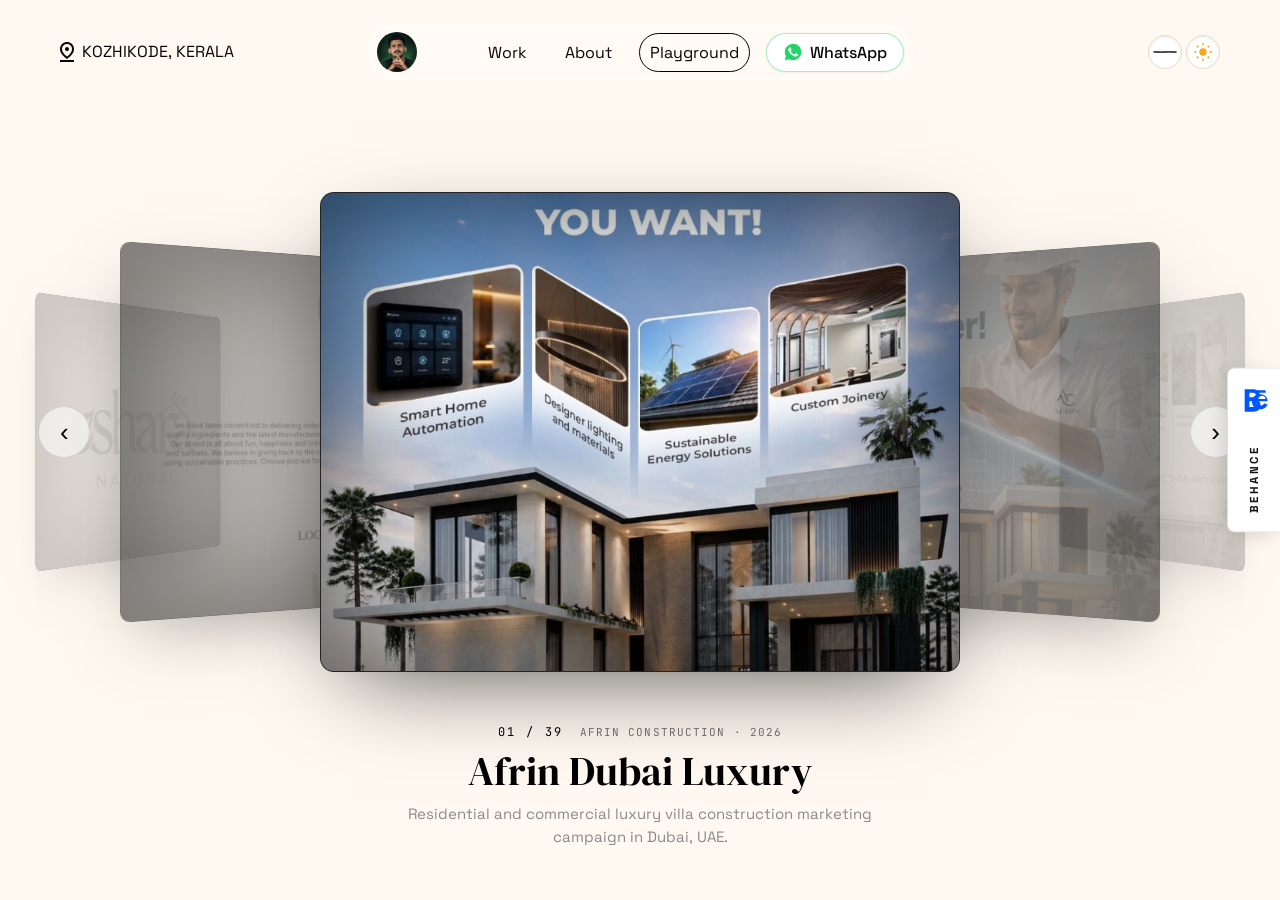
==== index.html @ 7caa0e3d "Launch portfolio website" ====
<!DOCTYPE html>
<html lang="en">
<head>
  <meta charset="UTF-8">
  <meta name="viewport" content="width=device-width, initial-scale=1.0">
  <!-- favicon: square head crop of the same portrait the nav avatar uses. Declaring
       these is also what stops the browser's automatic /favicon.ico probe, which had
       nothing to serve and 404'd on every page load. -->
  <link rel="icon" type="image/png" sizes="32x32" href="/assets/favicon-32.png">
  <link rel="icon" type="image/png" sizes="180x180" href="/assets/favicon-180.png">
  <link rel="apple-touch-icon" href="/assets/favicon-180.png">

                                                  <!--SEO:START-->
  <title>Playground — Design &amp; Graphic Experiments | Ajay K K</title>
  <meta name="description" content="Interactive visual experiments, packaging design, branding studies, and typography — where design meets impact. A graphic designer's playground by Ajay K K.">
  <link rel="canonical" href="/playground">
  <meta name="theme-color" content="#fff9f1">
  <meta property="og:type" content="website">
  <meta property="og:site_name" content="Ajay K K">
  <meta property="og:title" content="Playground — Design &amp; Graphic Experiments | Ajay K K">
  <meta property="og:description" content="Interactive visual experiments, packaging design, branding studies, and typography — where design meets impact. A graphic designer's playground by Ajay K K.">
  <meta property="og:url" content="/playground">
  <meta property="og:image" content="/assets/imgProfilePicture.jpg">
  <meta property="og:image:width" content="856">
  <meta property="og:image:height" content="1024">
  <meta property="og:image:alt" content="Ajay K K — Graphics Designer, Kozhikode, Kerala">
  <meta name="twitter:card" content="summary_large_image">
  <meta name="twitter:title" content="Playground — Design &amp; Graphic Experiments | Ajay K K">
  <meta name="twitter:description" content="Interactive visual experiments, packaging design, branding studies, and typography — where design meets impact. A graphic designer's playground by Ajay K K.">
  <meta name="twitter:image" content="/assets/imgProfilePicture.jpg">
  <script type="application/ld+json">
  {"@context":"https://schema.org","@graph":[{"@type":"Person","@id":"#person","name":"Ajay K K","jobTitle":"Graphics Designer","url":"/","image":"/assets/imgProfilePicture.jpg","address":{"@type":"PostalAddress","addressLocality":"Kozhikode","addressRegion":"Kerala","addressCountry":"India"},"sameAs":["https://www.behance.net/ajayk14"],"knowsAbout":["Graphic Design","Packaging Design","Brand Identity","Typography","Poster Design","Illustration"],"description":"Independent graphic designer in Kozhikode, Kerala — specializing in branding, packaging, poster design, and visual identity."}]}
  </script>
  <!--SEO:END-->

  <script>
    /* ── path router shim ── real URLs (/about, /work/hatcha …) drive the same
       hash-token router the site shipped with: token() maps the current path back
       to its legacy '#token', go() pushes the new path and re-fires 'hashchange'
       so every existing listener (curtain, hero morph, decks, nav contrast)
       keeps working unchanged. In-page anchors (#work, #contact) stay real hashes. */
    window.route = (function () {
      var P2H = { 
        '/about': '#about', '/about/': '#about', '/about/index.html': '#about',
        '/playground': '#playground', '/playground/': '#playground', '/playground/index.html': '#playground', '/playground.html': '#playground',
        '/work/hatcha': '#hatcha', '/work/hatcha/': '#hatcha', '/work/hatcha/index.html': '#hatcha',
        '/work/fireflut': '#fireflut', '/work/fireflut/': '#fireflut', '/work/fireflut/index.html': '#fireflut',
        '/work/existence': '#existence', '/work/existence/': '#existence', '/work/existence/index.html': '#existence',
        '/work/jumpable': '#jumpable', '/work/jumpable/': '#jumpable', '/work/jumpable/index.html': '#jumpable'
      };
      var H2P = {}; Object.keys(P2H).forEach(function (p) { H2P[P2H[p]] = p; });
      function token() {
        var p = location.pathname.replace(/\/+$/, '') || '/';
        if (P2H[p]) return P2H[p];
        if (location.hash) return location.hash;
        // Default to #playground for root / index.html load since this is the playground clone
        if (p === '/' || p.endsWith('/index.html') || p.endsWith('index.html')) return '#playground';
        return '';
      }
      function fire() { window.dispatchEvent(new HashChangeEvent('hashchange')); }
      function go(t) { 
        try { history.pushState(null, '', H2P[t] || ('/' + t)); } catch(e) { location.hash = t; }
        fire(); 
      }
      window.addEventListener('popstate', fire);
      return { token: token, go: go, P2H: P2H, H2P: H2P };
    })();
    /* legacy '#hatcha'-style deep links → their real paths. The fragment never
       reaches the server, so this must run client-side — and before the router's
       parse-time route apply, hence its place in <head>. */
    (function () {
      try {
        var p = window.route.H2P[location.hash];
        if (p) history.replaceState(null, '', p);
        else if (!location.hash && (location.pathname === '/' || location.pathname.endsWith('index.html'))) {
          try { history.replaceState(null, '', '/playground'); } catch(e) {}
        }
      } catch(e) {}
    })();
  </script>

  <link rel="preconnect" href="https://fonts.googleapis.com">
  <link rel="preconnect" href="https://fonts.gstatic.com" crossorigin>
  <!-- LCP: the hero shader is the largest first-paint image — fetch it ahead of the
       144-image queue instead of letting it queue behind everything else -->
  <link rel="preload" as="image" href="/assets/hero-shader.webp" fetchpriority="high">
  <!-- all font families in ONE stylesheet request — this was 4 separate render-blocking
       stylesheets (with Lato requested twice); one URL = one round-trip before first paint.
       Playfair Display (variable) = Hatcha case-study serif; Darker Grotesque + Bitter
       italic = Hatcha logo-band animation; Lato = Hatcha app UI (section 03 phone cards). -->
  <link href="https://fonts.googleapis.com/css2?family=DM+Serif+Display&family=Figtree:wght@300;400;500&family=Inter:wght@300;400&family=Roboto:wght@500;800&family=Lato:wght@300;400;700&family=Space+Grotesk:wght@300;400;500;700&family=JetBrains+Mono:wght@400;500;700&family=Playfair+Display:ital,wght@0,400..600;1,400..600&family=Darker+Grotesque:wght@700&family=Bitter:ital,wght@1,400&display=swap" rel="stylesheet">

  <!-- shared chrome: tokens, reset, nav/toggle/footer styles (pairs with js/site.js) -->
  <link rel="stylesheet" href="/css/site.css">

  <script>
    /* mobile gate: ≤820px at load renders case studies as a plain vertical
       scroll — the cover-slide deck IIFEs bail on html.cs-static, same
       pattern as their prefers-reduced-motion bail. Decided once at load so
       the class-scoped mobile CSS and the JS can never disagree mid-session
       (a phone rotating past 820px keeps the static layout it booted with). */
    (function () {
      /* innerWidth can read 0 in embedded/prerender contexts before the first
         layout — fall back to clientWidth, then the physical screen, so a
         desktop never boots into the static layout by accident. */
      var w = window.innerWidth || document.documentElement.clientWidth || screen.width;
      if (w && w <= 820) document.documentElement.classList.add('cs-static');
    })();
  </script>

  <script>
    /* ── one scroll scheduler + a per-frame layout-read cache ──────────────────
       Every scroll-driven module used to own a scroll listener and its own rAF
       gate: 18 listeners, ~14 rAF callbacks and ~18 layout reads per frame. Each
       module read rects and then wrote styles — and a write dirties layout, so the
       NEXT module's read forced a full synchronous relayout. That was ~8 forced
       reflows a frame on a 3000-element document, which is what made scrolling
       feel heavy (the visuals — card blur, section filters, the willow sway —
       measured as free by comparison).

       Now there is ONE listener and ONE rAF. Every layout read goes through
       Scroll.rect() / .y() / .vh(), which serve values captured once at the top of
       the frame, before any subscriber runs. The frame prefetches whatever rects
       the previous frame asked for (that set is stable while scrolling), so reads
       are cache hits and a subscriber's write can no longer force anything.

       Subscribe with Scroll.add(fn). Inside fn, never touch live layout
       (getBoundingClientRect / offsetTop / innerHeight) — use the helpers, or the
       whole point is lost. Scroll.kick() re-runs a frame after a layout change. */
    (function () {
      var subs = [], reads = [], queued = false;
      var cache = new Map(), want = new Set(), prev = new Set();
      var _y = 0, _vh = 0, _vw = 0;

      function frame() {
        queued = false;
        /* ── READ PHASE — no subscriber has run yet, so nothing is dirty ── */
        _y = window.scrollY || window.pageYOffset || 0;
        _vh = window.innerHeight;
        _vw = window.innerWidth;
        cache.clear();
        prev.forEach(function (el) {
          if (el.isConnected) cache.set(el, el.getBoundingClientRect());
        });
        want = new Set();
        /* read-phase subscribers: layout queries that MUST run against a clean
           tree (hit-tests etc.) go here, before any write can dirty it */
        for (var i = 0; i < reads.length; i++) {
          try { reads[i](); } catch (e) { /* one broken module must not stall the rest */ }
        }
        /* ── WRITE PHASE ── */
        for (var i = 0; i < subs.length; i++) {
          try { subs[i](); } catch (e) { /* one broken module must not stall the rest */ }
        }
        prev = want;   // prefetch list for the next frame
      }
      function schedule() { if (!queued) { queued = true; requestAnimationFrame(frame); } }

      window.Scroll = {
        add: function (fn) { subs.push(fn); schedule(); return fn; },
        addRead: function (fn) { reads.push(fn); schedule(); return fn; },
        /* Cached rect. A miss — first frame, or an element this module hasn't read
           before — falls back to a live read and joins the prefetch list, so it's a
           hit from the next frame on. */
        rect: function (el) {
          var r = cache.get(el);
          if (!r) { r = el.getBoundingClientRect(); cache.set(el, r); }
          want.add(el);
          return r;
        },
        y:  function () { return _y; },
        vh: function () { return _vh || window.innerHeight; },
        vw: function () { return _vw || window.innerWidth; },
        kick: schedule,
      };
      addEventListener('scroll', schedule, { passive: true });
      addEventListener('resize', schedule, { passive: true });
      addEventListener('load', schedule);
    })();
  </script>

  <style>

    /* ════ HERO — Figma node 1:27 (1440×1024, pinned; next section scrolls over it) ════ */
    .hero {
      position: sticky;
      top: 0;
      height: 100vh;
      overflow: hidden;
      z-index: 1;
      /* base radial gradient (from Figma hero fill) — stops flip to the night sky via tokens */
      background: radial-gradient(ellipse 1000px 1340px at 68.65% 23.5%, var(--hero-from) 0%, var(--hero-to) 100%);
    }

    /* background shader export (node 1:28 — gradient mesh) */
    .hero-shader {
      position: absolute;
      inset: 0;
      width: 100%; height: 100%;
      object-fit: cover;
      pointer-events: none;
    }

    /* day cirrus overlay — the counterpart to .hero-stars at night. Same trick as
       the starfield: the tile carries ONLY the feature (cream wisps on transparent,
       high-passed out of the source photo) and screen-blends it on. Compositing the
       raw photo instead did nothing visible — its own blue cancelled the shader's,
       and the wisps sit just 6–14% above their local sky, so any blend at a sane
       opacity flattened them back into the gradient. */
    .hero-sky {
      position: absolute;
      /* 10% of overscan each side, NOT inset:0 — the gust below slides this layer
         horizontally, and a full-bleed layer would drag a bare edge into view.
         .hero is overflow:hidden, so the spill costs nothing. */
      inset: 0 -10%;
      background-image: url("/assets/hero-sky-day.webp");
      background-size: cover;
      /* bias up: the densest wisps are in the photo's lower half, and the hero's
         own bottom is where the headline and recorder sit */
      background-position: center 35%;
      background-repeat: no-repeat;
      mix-blend-mode: screen;
      opacity: 0.6;
      pointer-events: none;
    }

    /* wind gust — plays once when the theme flips night → day. A gust decays, so
       this is a hard front-loaded ease into rest, with no overshoot: a spring
       curve here would read as elastic, which air is not. One-shot on purpose —
       a permanently drifting sky turns the still hero into a video loop. */
    @keyframes hero-sky-gust {
      0%   { transform: translate3d(-7%, 0, 0); opacity: 0.34; }
      55%  { opacity: 0.6; }
      100% { transform: translate3d(0, 0, 0);   opacity: 0.6; }
    }

    /* noise overlay (node 1:32 — opacity 10%, 2048px tile) */
    .hero-noise {
      position: absolute;
      inset: 0;
      background-image: url("/assets/imgNoiseTexture.png");
      background-size: 2048px 2048px;
      opacity: 0.1;
      pointer-events: none;
    }

    /* sun group (sun.svg, node 1:69 — glow + hatched sun, natural 601×545).
       The whole sky group (sun + both clouds) is sized from one shared var
       --sun-w (set on .hero-content) so it scales CONTINUOUSLY with the
       viewport — every dimension/offset is a fixed ratio of --sun-w, so the
       sun and clouds keep their relative positions (they stay a group) and
       there is no sudden jump at a breakpoint. Ratios are taken from the
       desktop design (sun 725.138 wide, top -185.649, right -124.138). */
    .sun-group {
      position: absolute;
      width: var(--sun-w);
      top:   calc(var(--sun-w) * -0.256087);
      right: calc(var(--sun-w) * -0.171192);
      height: auto;
      pointer-events: none;
      z-index: 2;
    }

    /* hero clouds (cloud.svg — nodes 1:67 / 1:68, subtle cream wisps) */
    .hero-cloud {
      position: absolute;
      height: auto;
      pointer-events: none;
      z-index: 1;
    }
    .hero-cloud.cloud-a {
      width: calc(var(--sun-w) * 0.723655);
      right: calc(var(--sun-w) * -0.466696);
      top:   calc(var(--sun-w) *  0.264775);
    }
    .hero-cloud.cloud-b {
      width: calc(var(--sun-w) * 0.384752);
      right: calc(var(--sun-w) *  0.406185);
      top:   calc(var(--sun-w) *  0.238576);
    }

    /* eyebrow (node 1:36) — left edge (dot) aligns with the "M" of Multidisciplinary */
    .hero-eyebrow {
      position: absolute;
      left: calc(50% - 459px);
      top: calc(50vh - 240px);
      display: flex;
      align-items: center;
      gap: 8px;
      font-family: 'JetBrains Mono', monospace;
      font-size: 14px;
      letter-spacing: 1.4px;
      text-transform: uppercase;
      color: white;
      white-space: nowrap;
    }
    .hero-eyebrow img { width: 10.49px; height: 10.49px; }

    /* vertical label (node 1:39) */
    .hero-vertical {
      position: absolute;
      left: calc(50% - 506px);
      top: calc(50vh - 66px);
      transform: translate(-50%, -50%) rotate(-90deg);
      font-family: 'JetBrains Mono', monospace;
      font-size: 14px;
      letter-spacing: 1.4px;
      color: white;
      white-space: nowrap;
    }

    /* heading (nodes 1:34 / 1:35) — DM Serif Display 156px #fff9e9 +3.1px */
    .h-line {
      position: absolute;
      font-family: 'DM Serif Display', serif;
      font-size: 156px;
      font-weight: 400;
      letter-spacing: 3.1px;
      color: var(--cream-text);
      white-space: nowrap;
      line-height: normal;
    }
    .h-line.multidisciplinary { left: calc(50% - 459px); top: calc(50vh - 232px); }
    .h-line.designer {
      left: calc(50% + 46px); top: calc(50vh - 34px);
      /* clip the roll, but allow a 30px margin so the hover lift isn't cut off */
      overflow: clip; overflow-clip-margin: 30px; height: 1.2em; line-height: 1.2;
    }
    /* vertical roll track — words stack and slide up behind the .designer clip */
    .h-line.designer .roll { display: block; will-change: transform; }
    .h-line.designer .roll-word { display: block; line-height: 1.2; }

    /* per-letter tilt + lift on hover (letters split in via JS) */
    .h-letter {
      display: inline-block;
      transform-origin: 50% 100%;
      transition: transform 0.4s cubic-bezier(0.34, 1.56, 0.64, 1),
                  color 0.25s ease;
    }
    /* will-change only while the pointer is on the heading. As a permanent
       declaration it held ~17 composited layers alive for the whole session, for a
       tilt that only ever plays on hover — and the compositor re-walks every live
       layer each scroll frame. Promoting on the parent still gets the letters onto
       their layers before any individual one is hovered. */
    .h-line:hover .h-letter { will-change: transform; }
    .h-letter:hover {
      transform: translateY(-0.16em) rotate(-7deg);
      color: #F4D24A;
    }

    /* ════ RECORDER — Figma node 1:40 ════ */
    .recorder {
      position: absolute;
      left: calc(50% - 229px);
      top: calc(50vh + 58px);
      transform: translate(-50%, -50%) scale(1.08);
      display: flex;
      align-items: flex-start;
      gap: 22px;
      padding: 16px;
      border-radius: 9999px;
      background: #dfdcd5;
      border: 1px solid #c9c9c9;
      box-shadow: 0 11px 9.6px 0 rgba(0,0,0,0.25);
    }
    /* neumorphic inner bevel */
    .recorder::after {
      content: '';
      position: absolute;
      inset: -1px;
      border-radius: inherit;
      pointer-events: none;
      box-shadow:
        inset 0 5px 7.3px 2px #f5f1ee,
        inset -2px -10px 2.3px 0 #b8b7b2;
    }

    /* disk (nodes 1:41 / 1:62) */
    .disk {
      position: relative;
      width: 89px; height: 89px;
      border-radius: 9999px;
      border: 3px solid #373535;
      box-shadow: 0 0 0 2px #62615e;
      overflow: hidden;
      flex-shrink: 0;
    }

    .disk-face {
      position: absolute;
      inset: 0;
      border-radius: 9999px;
      background: conic-gradient(from 180deg,
        rgb(18,18,18) 0%, rgb(18,18,18) 8.76%, rgb(39,39,39) 10.18%,
        rgb(59,59,59) 11.59%, rgb(80,80,80) 13.01%, rgb(100,100,100) 14.42%,
        rgb(79,79,79) 18.19%, rgb(59,59,59) 21.95%, rgb(38,38,38) 31%,
        rgb(18,18,18) 40.04%, rgb(18,18,18) 59.51%, rgb(39,39,39) 61.29%,
        rgb(59,59,59) 63.07%, rgb(80,80,80) 64.84%, rgb(100,100,100) 66.62%,
        rgb(79,79,79) 68.72%, rgb(57,57,57) 70.82%, rgb(38,38,38) 80.96%,
        rgb(18,18,18) 91.1%, rgb(18,18,18) 100%);
    }

    .disk-texture {
      position: absolute;
      inset: 0;
      width: 100%; height: 100%;
      object-fit: cover;
      border-radius: 9999px;
      mix-blend-mode: color-dodge;
      opacity: 0.1;
    }

    .disk-cap {
      position: absolute;
      left: 50%; top: 50%;
      transform: translate(-50%, -50%);
    }
    .disk-cap.c1 { width: 32.19px; height: 32.19px; }
    .disk-cap.c2 { width: 18.45px; height: 18.45px; }
    .disk-cap.c3 { width: 5.94px;  height: 5.94px;  }

    .disk.spinning { animation: disk-spin 1.8s linear infinite; }
    @keyframes disk-spin { to { transform: rotate(360deg); } }

    /* center column (node 1:45) */
    .rec-center {
      display: flex;
      flex-direction: column;
      align-items: center;
      width: 171.42px;
      align-self: stretch;
    }

    .rec-title {
      font-family: 'JetBrains Mono', monospace;
      /* 11 not 12: the title has to clear .rec-center's fixed 171.42px in ONE
         line, and this string measures 180px at 12px. Kept as a wrap (not
         nowrap) so a font fallback degrades to two lines instead of spilling
         out of the pill. */
      font-size: 11px;
      letter-spacing: -0.12px;
      color: #070707;
      width: 100%;
      margin-bottom: 4px;
    }

    /* play slider (node 1:49) */
    .play-slider {
      position: relative;
      width: 100%;
      height: 23.45px;
      cursor: pointer;
      touch-action: none;
    }
    /* smooth follow during playback; disabled mid-drag so scrubbing stays 1:1 */
    .play-slider:not(.scrubbing) .slider-knob { transition: left .12s linear; }
    .play-slider:not(.scrubbing) .slider-fill { transition: width .12s linear; }
    .play-slider.scrubbing { cursor: grabbing; }

    .slider-track {
      position: absolute;
      left: 0; right: 0;
      top: 5.58px;
      height: 12.29px;
      border-radius: 9999px;
      background: #686360;
      box-shadow: 0 3px 1px 0 #ededed;
      overflow: hidden;
    }
    .slider-track::after {
      content: '';
      position: absolute;
      inset: 0;
      border-radius: inherit;
      pointer-events: none;
      box-shadow:
        inset 0 -1px 3px 0 rgba(0,0,0,0.2),
        inset 3px 3px 3.4px 0 rgba(0,0,0,0.5);
    }

    .slider-fill {
      position: absolute;
      left: 0;
      top: 0.46px;
      height: 11.83px;
      width: 0;
      background: var(--gold);
    }

    .slider-knob {
      position: absolute;
      top: 0;
      left: 0;
      width: 23.45px; height: 23.45px;
      border-radius: 9999px;
      border: 1px solid #e4e5e5;
      background: radial-gradient(circle at 50% 50%, #f6f4f5 0%, #caccc9 100%);
      box-shadow: 2px 4px 4px 0 rgba(0,0,0,0.25);
      display: flex;
      align-items: center;
      justify-content: center;
    }
    .slider-knob::after {
      content: '';
      width: 7.32px; height: 7.32px;
      border-radius: 9999px;
      background: linear-gradient(150deg, #ffffff 15.95%, #8d8b8f 70.17%);
      box-shadow: 0 1px 1.9px 0 rgba(0,0,0,0.51);
    }

    .timestamps {
      display: flex;
      justify-content: space-between;
      width: 100%;
      font-family: 'JetBrains Mono', monospace;
      font-size: 10px;
      letter-spacing: -0.1px;
      color: #070707;
    }

    /* play circle (node 1:57) */
    .play-circle {
      position: relative;
      width: 41.32px; height: 41.32px;
      border: none;
      background: none;
      padding: 0;
      cursor: pointer;
      border-radius: 50%;
      transition: transform 0.18s cubic-bezier(0.34,1.56,0.64,1);
    }
    .play-circle:hover  { transform: scale(1.1); }
    .play-circle:active { transform: scale(0.92); }
    .play-circle:focus-visible { outline: 2px solid #070707; outline-offset: 2px; }

    .play-circle .ring { position: absolute; inset: 0; width: 100%; height: 100%; }
    .play-circle .tri  { position: absolute; inset: 8.33%; width: 83.34%; height: 83.34%; }

    .pause-bars {
      position: absolute;
      inset: 0;
      display: none;
      align-items: center;
      justify-content: center;
      gap: 4px;
    }
    .pause-bars span {
      width: 4px; height: 14px;
      background: #070707;
      border-radius: 2px;
    }
    .play-circle.playing .tri { display: none; }
    .play-circle.playing .pause-bars { display: flex; }

    /* hero content wrapper — scroll-driven scale + fade */
    .hero-content {
      position: absolute;
      inset: 0;
      transform-origin: center center;
      will-change: transform, opacity;
      /* drives the whole sky group's size (sun + clouds). 48vw keeps the desktop
         art near full size on wide screens but scales the sky down faster on
         narrower laptops (e.g. 13") so it stops overlapping the hero text; the
         300px floor keeps the sun prominent on phones instead of collapsing. */
      --sun-w: clamp(300px, 48vw, 725.138px);
    }

    /* ════ PROJECTS SECTION (scrolls over pinned hero) — node 1:104 ════ */
    .projects {
      position: relative;
      z-index: 10;
      background: var(--bg-base);
      padding: 317px 0 200px;
    }

    /* cream cloud band (node 128:3824 "sky") — cream horizon (#fff9f1, Vector 27)
       rises up into the blue hero; #fef2e2 accent wisps float above it.
       Clean Figma vector export, no color-key filter. */
    .sky-band {
      position: absolute;
      left: 0;
      width: 100%;
      aspect-ratio: 1440 / 471;
      /* Anchor the cream seam (band bottom) at projects +200px. At 1440px this
         resolves to top:-271px — the design value (correct, do not change).
         height = 32.71vw; bottom = top + height = 200px. */
      top: calc(200px - 32.71vw);
      background-image: url("/assets/sky-band.svg");
      background-size: 100% 100%;
      background-repeat: no-repeat;
      background-position: top;
      pointer-events: none;
    }
    /* Above 1440px the band scaled taller and rode too high into the hero.
       Gentler slope keeps it lower; continuous with the base at exactly 1440px
       (both give top:-271px there), so there's no jump. Only affects >1440. */
    @media (min-width: 1440px) {
      .sky-band { top: calc(35px - 21.25vw); }
      /* scale the client logos up a touch on larger viewports */
      .client-logo.logo-existence { height: 34px; }
      .client-logo.logo-google    { height: 42px; }
      .client-logo.logo-pga       { height: 81px; }
      .client-logo.logo-jumpable  { height: 78px; }
      .client-logo.logo-vibes     { height: 29px; }
    }

    /* laptops (13"–15", ~1280–1536 CSS px — a 13" MacBook Air reports ~1470,
       a 13/14" Pro ~1512): give the sun a bit more presence while trimming the
       headline + recorder so the two balance. Wide monitors (>1536) keep base. */
    @media (max-width: 1536px) {
      .hero-content { --sun-w: clamp(300px, 44vw, 680px); }
      .h-line { font-size: 136px; letter-spacing: 2.70px; }
      /* center the whole text block on the viewport: the 1440-tuned base anchors
         sit ~61px left of centre on narrower laptops, so shift every text element
         right by 61px together (keeps all internal alignments intact). Also push
         the whole block DOWN by 40px (all five tops +40) so it sits lower in the
         hero on 13"/tablet instead of riding high — internal spacing unchanged. */
      .hero-eyebrow             { left: calc(50% - 398px); top: calc(50vh - 200px); }
      .hero-vertical            { left: calc(50% - 445px); top: calc(50vh - 26px); }
      .h-line.multidisciplinary { left: calc(50% - 398px); top: calc(50vh - 192px); }
      /* rotating word: centered on the recorder, tucked close and lifted up */
      .h-line.designer { left: calc(50% + 59px); top: calc(50vh - 2px); }
      /* scale down; left edge stays on the "D"; lifted to tighten under "Designer who" */
      .recorder { left: calc(50% - 184px); top: calc(50vh + 80px); transform: translate(-50%, -50%) scale(1.0); }
    }

    /* intro paragraph (node 1:115) */
    .intro-copy {
      position: relative;
      width: 982.9px;
      max-width: calc(100% - 96px);
      margin: 0 auto;
      text-align: center;
      font-size: 32px;
      letter-spacing: -1.28px;
      line-height: 1.358;
      color: var(--text-heading);
    }
    .intro-copy .bold {
      font-weight: 700;
      display: block;
      margin-top: 1.358em;
    }

    /* ════ FEATURED WORK (node 1:117) ════ */
    .featured-work {
      position: sticky;
      top: 0;
      z-index: 10;
      background: var(--bg-base);
      padding-top: 80px;
      padding-bottom: 338px;
      overflow: visible;
    }

    /* scroll-driven paper-plane decoration.
       The overlay extends UPWARD over the projects section (sky + intro) so the
       flight starts in the cloud band above. top/height are set in JS from the
       live projects→featured span; left/width fill the column. */
    .plane-fly {
      position: absolute;
      top: 0;
      left: 0;
      width: 100%;
      pointer-events: none;
      overflow: visible;
      z-index: 3;
    }
    .plane-trail {
      position: absolute;
      inset: 0;
      width: 100%;
      height: 100%;
      overflow: visible;
    }
    /* dotted trail stroke tracks the theme (overrides the SVG's stroke attr) */
    #planeTrailPath { stroke: var(--trail-stroke); }
    .plane-sprite {
      position: absolute;
      top: 0;
      left: 0;
      width: 88px;
      height: auto;
      transform-origin: center center;
      transform: translate(-50%, -50%);
      will-change: transform, opacity;
    }

    .featured-heading {
      font-family: 'Inter', 'Space Grotesk', sans-serif;
      font-size: 40px;
      font-weight: 300;
      letter-spacing: -1.6px;
      line-height: 1.358;
      color: var(--text-heading);
      text-align: center;
      margin-bottom: 38px;
    }

    /* clients marquee (node 1:124) */
    .logo-marquee-wrap {
      position: relative;
      overflow: hidden;
      width: 50%;
      margin: 0 auto 96px;
    }

    /* edge fade via pseudo-elements so mix-blend-mode on children works against page bg */
    .logo-marquee-wrap::before,
    .logo-marquee-wrap::after {
      content: '';
      position: absolute;
      top: 0;
      bottom: 0;
      width: 80px;
      z-index: 2;
      pointer-events: none;
    }
    .logo-marquee-wrap::before { left: 0;  background: linear-gradient(to right, var(--bg-base), transparent); }
    .logo-marquee-wrap::after  { right: 0; background: linear-gradient(to left,  var(--bg-base), transparent); }

    .logo-marquee-inner {
      display: flex;
      align-items: center;
      gap: 72px;
      width: max-content;
      animation: logo-scroll 24s linear infinite;
    }

    .logo-marquee-inner:hover { animation-play-state: paused; }

    @keyframes logo-scroll {
      0%   { transform: translateX(0); }
      100% { transform: translateX(-50%); }
    }

    /* two-row opposite-direction variant — mobile only */
    .logo-marquee-mobile { display: none; }

    .client-logo {
      width: auto;
      flex-shrink: 0;
      display: block;
      object-fit: contain;
    }

    /* per-logo heights tuned so each reads at the same optical size
       (assets are pre-tinted dark grey — no blend modes needed) */
    .client-logo.logo-existence { height: 29px; }
    .client-logo.logo-google    { height: 35px; }
    .client-logo.logo-pga       { height: 68px; }
    .client-logo.logo-jumpable  { height: 65px; }
    .client-logo.logo-vibes     { height: 23px; }

    /* Poster showcase grid — 2 equal-width portrait posters per row in exact 827:1024 poster proportions */
    .project-tiles {
      display: flex;
      flex-direction: column;
      gap: 36px;
      padding: 0 60px;
      max-width: 1260px;
      margin: 0 auto;
      width: 100%;
      box-sizing: border-box;
    }

    .tiles-row {
      display: flex;
      justify-content: center;
      align-items: stretch;
      gap: 32px;
      width: 100%;
      /* scroll-reveal: JS scrubs --reveal 0→1 as the row enters the viewport,
         scaling it up from half size to full. The row spans the full content
         width, so scaling from its centre grows the tiles toward the page centre. */
      --reveal: 0;
      transform: scale(calc(0.5 + 0.5 * var(--reveal)));
      transform-origin: center center;
      opacity: calc(0.35 + 0.65 * var(--reveal));
      will-change: transform, opacity;
    }

    .project-tile {
      flex: 1 1 0;
      width: 100% !important;
      max-width: 580px;
      aspect-ratio: 827 / 1024 !important;
      height: auto !important;
      min-height: 0 !important;
      border-radius: 28px;
      overflow: hidden;
      position: relative;
      cursor: pointer;
      background: #181c24;
      border: 1px solid rgba(0, 0, 0, 0.08);
      box-shadow: 0 14px 38px -10px rgba(0, 0, 0, 0.14), 0 2px 6px rgba(0, 0, 0, 0.04);
      transition: transform 0.4s cubic-bezier(0.22, 1, 0.36, 1), box-shadow 0.4s cubic-bezier(0.22, 1, 0.36, 1), border-color 0.3s ease;
      display: block;
      text-decoration: none;
      color: inherit;
    }

    .project-tile:hover {
      transform: translateY(-8px);
      box-shadow: 0 24px 50px -10px rgba(0, 87, 255, 0.28), 0 0 0 1.5px rgba(0, 87, 255, 0.4);
      border-color: rgba(0, 87, 255, 0.4);
    }

    body.night .project-tile {
      background: #0f172a;
      border: 1px solid rgba(255, 255, 255, 0.12);
      box-shadow: 0 14px 40px -10px rgba(0, 0, 0, 0.6);
    }

    body.night .project-tile:hover {
      box-shadow: 0 24px 55px -10px rgba(59, 130, 246, 0.38), 0 0 0 1.5px rgba(59, 130, 246, 0.55);
      border-color: rgba(59, 130, 246, 0.55);
    }

    .poster-frame {
      position: absolute;
      inset: 0;
      width: 100%;
      height: 100%;
      overflow: hidden;
      border-radius: inherit;
    }

    .poster-img,
    .project-tile img,
    .project-tile .cs-hero-plate {
      position: absolute !important;
      inset: 0 !important;
      width: 100% !important;
      height: 100% !important;
      left: 0 !important;
      top: 0 !important;
      right: auto !important;
      bottom: auto !important;
      object-fit: cover !important;
      object-position: center !important;
      transform: none !important;
      animation: none !important;
      display: block !important;
      border-radius: inherit;
      transition: transform 0.45s cubic-bezier(0.22, 1, 0.36, 1);
    }

    .project-tile:hover .poster-img,
    .project-tile:hover img,
    .project-tile:hover .cs-hero-plate {
      transform: scale(1.035) !important;
    }

    /* Neutralize legacy device mockup zooms if classes are retained */
    .project-tile .cs-hero-mock,
    .project-tile .tile-mock,
    .project-tile .cs-hero-zoom {
      position: absolute !important;
      inset: 0 !important;
      width: 100% !important;
      height: 100% !important;
      transform: none !important;
      animation: none !important;
      --warp-zoom: 1 !important;
      border-radius: inherit;
    }

    .project-tile.tile-wide,
    .project-tile.tile-narrow,
    .project-tile.tile-full {
      width: 100% !important;
      flex: 1 1 0 !important;
    }

    .project-tile.tile-square {
      aspect-ratio: 1 / 1 !important;
    }

    .tiles-row.tiles-row-3 {
      gap: 28px;
    }

    .tiles-row.tiles-row-3 .project-tile {
      max-width: 380px;
      aspect-ratio: 1 / 1 !important;
    }

    @media (max-width: 860px) {
      .tiles-row.tiles-row-3 {
        flex-direction: column;
        align-items: center;
        gap: 24px;
      }
      .tiles-row.tiles-row-3 .project-tile {
        max-width: 440px;
      }
    }

    /* ── Brand Filter Navigation ── */
    .brand-filter-bar {
      display: flex;
      flex-wrap: wrap;
      justify-content: center;
      align-items: center;
      gap: 10px;
      max-width: 1100px;
      margin: 0 auto 56px;
      padding: 0 20px;
      position: relative;
      z-index: 4;
    }

    .brand-filter-pill {
      display: inline-flex;
      align-items: center;
      gap: 8px;
      padding: 10px 20px;
      border-radius: 999px;
      font-family: 'Space Grotesk', sans-serif;
      font-size: 13.5px;
      font-weight: 500;
      letter-spacing: -0.2px;
      border: 1px solid rgba(0, 0, 0, 0.12);
      background: rgba(255, 255, 255, 0.85);
      backdrop-filter: blur(12px);
      -webkit-backdrop-filter: blur(12px);
      color: #111c36;
      cursor: pointer;
      transition: all 0.3s cubic-bezier(0.22, 1, 0.36, 1);
      outline: none;
      box-shadow: 0 2px 8px rgba(0, 0, 0, 0.04);
    }

    .brand-filter-pill:hover {
      background: #ffffff;
      border-color: rgba(0, 87, 255, 0.45);
      transform: translateY(-2px);
      box-shadow: 0 8px 22px rgba(0, 87, 255, 0.16);
    }

    .brand-filter-pill.is-active {
      background: #0057ff;
      border-color: #0057ff;
      color: #ffffff;
      box-shadow: 0 10px 26px rgba(0, 87, 255, 0.34);
    }

    .brand-filter-pill .brand-count {
      display: inline-flex;
      align-items: center;
      justify-content: center;
      min-width: 20px;
      height: 20px;
      padding: 0 6px;
      border-radius: 999px;
      font-size: 11px;
      font-weight: 700;
      background: rgba(0, 0, 0, 0.08);
      color: inherit;
      transition: background 0.25s ease;
    }

    .brand-filter-pill.is-active .brand-count {
      background: rgba(255, 255, 255, 0.28);
      color: #ffffff;
    }

    body.night .brand-filter-pill {
      background: rgba(15, 23, 42, 0.75);
      border-color: rgba(255, 255, 255, 0.12);
      color: #e2e8f0;
      box-shadow: 0 2px 8px rgba(0, 0, 0, 0.4);
    }

    body.night .brand-filter-pill:hover {
      background: #1e293b;
      border-color: rgba(59, 130, 246, 0.55);
      box-shadow: 0 8px 24px rgba(59, 130, 246, 0.25);
    }

    body.night .brand-filter-pill.is-active {
      background: #3b82f6;
      border-color: #3b82f6;
      color: #ffffff;
      box-shadow: 0 10px 28px rgba(59, 130, 246, 0.45);
    }

    body.night .brand-filter-pill .brand-count {
      background: rgba(255, 255, 255, 0.12);
    }

    body.night .brand-filter-pill.is-active .brand-count {
      background: rgba(255, 255, 255, 0.28);
    }

    /* ── Brand Section Groups ── */
    .brand-group {
      display: flex;
      flex-direction: column;
      gap: 36px;
      width: 100%;
      margin-bottom: 54px;
      transition: opacity 0.35s ease, transform 0.35s ease;
    }

    .brand-group.is-hidden {
      display: none !important;
    }

    .brand-group-header {
      text-align: center;
      margin: 18px auto 6px;
      max-width: 820px;
      padding: 0 20px;
    }

    .brand-badge-tag {
      display: inline-block;
      font-family: 'Space Grotesk', sans-serif;
      font-size: 11px;
      font-weight: 700;
      letter-spacing: 1.8px;
      text-transform: uppercase;
      color: #0057ff;
      background: rgba(0, 87, 255, 0.08);
      border: 1px solid rgba(0, 87, 255, 0.22);
      padding: 5px 16px;
      border-radius: 999px;
      margin-bottom: 14px;
    }

    body.night .brand-badge-tag {
      color: #60a5fa;
      background: rgba(96, 165, 250, 0.12);
      border-color: rgba(96, 165, 250, 0.3);
    }

    .brand-group-title {
      font-family: 'Space Grotesk', 'Inter', sans-serif;
      font-size: clamp(26px, 3.2vw, 36px);
      font-weight: 600;
      letter-spacing: -0.9px;
      color: var(--text-heading);
      margin: 0 0 8px;
      line-height: 1.2;
    }

    .brand-group-sub {
      font-family: 'Inter', sans-serif;
      font-size: clamp(13px, 1.4vw, 15.5px);
      color: var(--text-body);
      opacity: 0.8;
      margin: 0;
      line-height: 1.5;
    }

    /* ════ PACKAGING & BRANDING SECTION ════ */
    .packaging-section {
      width: 100%;
      margin-top: 80px;
      padding-top: 64px;
      border-top: 1px solid rgba(0, 0, 0, 0.08);
      display: flex;
      flex-direction: column;
      gap: 36px;
      transition: opacity 0.35s ease, transform 0.35s ease;
    }

    body.night .packaging-section {
      border-top-color: rgba(255, 255, 255, 0.1);
    }

    .packaging-section.is-hidden {
      display: none !important;
    }

    .packaging-section-header {
      text-align: center;
      margin: 0 auto 32px;
      max-width: 860px;
      padding: 0 20px;
    }

    .packaging-badge {
      display: inline-block;
      font-family: 'Space Grotesk', sans-serif;
      font-size: 11px;
      font-weight: 700;
      letter-spacing: 2px;
      text-transform: uppercase;
      color: #0057ff;
      background: rgba(0, 87, 255, 0.08);
      border: 1px solid rgba(0, 87, 255, 0.22);
      padding: 6px 18px;
      border-radius: 999px;
      margin-bottom: 16px;
    }

    body.night .packaging-badge {
      color: #60a5fa;
      background: rgba(59, 130, 246, 0.14);
      border-color: rgba(59, 130, 246, 0.3);
    }

    .packaging-heading {
      font-family: 'DM Serif Display', serif;
      font-weight: 400;
      font-size: clamp(36px, 4.2vw, 52px);
      line-height: 1.12;
      color: var(--text-heading);
      letter-spacing: -0.8px;
      margin: 0 0 16px;
    }

    .packaging-desc {
      font-family: 'Space Grotesk', sans-serif;
      font-size: clamp(14.5px, 1.4vw, 17px);
      line-height: 1.6;
      color: var(--text-body);
      opacity: 0.85;
      max-width: 680px;
      margin: 0 auto;
    }

    /* ════ LOGO & BRAND IDENTITY SECTION ════ */
    .logo-section {
      width: 100%;
      margin-top: 80px;
      padding-top: 64px;
      border-top: 1px solid rgba(0, 0, 0, 0.08);
      display: flex;
      flex-direction: column;
      gap: 36px;
      transition: opacity 0.35s ease, transform 0.35s ease;
    }

    body.night .logo-section {
      border-top-color: rgba(255, 255, 255, 0.1);
    }

    .logo-section.is-hidden {
      display: none !important;
    }

    .logo-section-header {
      text-align: center;
      margin: 0 auto 32px;
      max-width: 860px;
      padding: 0 20px;
    }

    .logo-badge {
      display: inline-block;
      font-family: 'Space Grotesk', sans-serif;
      font-size: 11px;
      font-weight: 700;
      letter-spacing: 2px;
      text-transform: uppercase;
      color: #7c3aed;
      background: rgba(124, 58, 237, 0.08);
      border: 1px solid rgba(124, 58, 237, 0.22);
      padding: 6px 18px;
      border-radius: 999px;
      margin-bottom: 16px;
    }

    body.night .logo-badge {
      color: #a78bfa;
      background: rgba(167, 139, 250, 0.14);
      border-color: rgba(167, 139, 250, 0.3);
    }

    .logo-heading {
      font-family: 'DM Serif Display', serif;
      font-weight: 400;
      font-size: clamp(36px, 4.2vw, 52px);
      line-height: 1.12;
      color: var(--text-heading);
      letter-spacing: -0.8px;
      margin: 0 0 16px;
    }

    .logo-desc {
      font-family: 'Space Grotesk', sans-serif;
      font-size: clamp(14.5px, 1.4vw, 17px);
      line-height: 1.6;
      color: var(--text-body);
      opacity: 0.85;
      max-width: 680px;
      margin: 0 auto;
    }

    /* ════ LOGO SHOWCASE TILES ════ */
    .project-tile.tile-logo {
      aspect-ratio: 1 / 1 !important;
      background: #ffffff;
      border: 1px solid rgba(0, 0, 0, 0.09);
      box-shadow: 0 14px 36px -10px rgba(0, 0, 0, 0.08), 0 2px 6px rgba(0, 0, 0, 0.04);
      border-radius: 26px;
      position: relative;
    }

    .project-tile.tile-logo.tile-logo-single {
      max-width: 580px !important;
      margin: 0 auto;
    }

    body.night .project-tile.tile-logo {
      background: #0f172a;
      border-color: rgba(255, 255, 255, 0.12);
      box-shadow: 0 14px 40px -10px rgba(0, 0, 0, 0.5);
    }

    .project-tile.tile-logo .poster-frame {
      display: flex;
      align-items: center;
      justify-content: center;
      background: #ffffff;
      padding: 0;
      box-sizing: border-box;
      overflow: hidden;
      height: 100%;
      border-radius: 26px;
    }

    body.night .project-tile.tile-logo .poster-frame {
      background: #0f172a;
    }

    .project-tile.tile-logo .poster-img {
      width: 100%;
      height: 100%;
      object-fit: cover;
      display: block;
      transition: transform 0.6s cubic-bezier(0.22, 1, 0.36, 1);
    }

    .project-tile.tile-logo:hover .poster-img {
      transform: scale(1.04);
    }

    .tile-logo-cta-pill {
      position: absolute;
      bottom: 22px;
      right: 22px;
      z-index: 4;
      display: inline-flex;
      align-items: center;
      gap: 7px;
      padding: 8px 16px;
      border-radius: 999px;
      font-family: 'Space Grotesk', sans-serif;
      font-size: 11.5px;
      font-weight: 700;
      letter-spacing: 0.3px;
      background: rgba(15, 23, 42, 0.88);
      color: #ffffff;
      backdrop-filter: blur(8px);
      -webkit-backdrop-filter: blur(8px);
      box-shadow: 0 8px 24px rgba(0, 0, 0, 0.35);
      border: 1px solid rgba(255, 255, 255, 0.15);
      opacity: 0;
      transform: translateY(8px);
      transition: all 0.3s cubic-bezier(0.22, 1, 0.36, 1);
      pointer-events: none;
    }

    .project-tile.tile-logo:hover .tile-logo-cta-pill {
      opacity: 1;
      transform: translateY(0);
    }

    /* ════ PDF SCROLLING MODAL OVERLAY ════ */
    .pdf-scroll-modal {
      position: fixed;
      inset: 0;
      z-index: 999999;
      display: none;
      opacity: 0;
      pointer-events: none;
      transition: opacity 0.25s cubic-bezier(0.16, 1, 0.3, 1);
    }

    .pdf-scroll-modal.is-active {
      display: flex;
      opacity: 1;
      pointer-events: auto;
    }

    .pdf-modal-backdrop {
      position: absolute;
      inset: 0;
      background: rgba(10, 15, 29, 0.92);
      backdrop-filter: blur(16px);
      -webkit-backdrop-filter: blur(16px);
      z-index: 1;
    }

    .pdf-modal-window {
      position: relative;
      z-index: 2;
      width: 100vw;
      height: 100vh;
      display: flex;
      flex-direction: column;
      overflow: hidden;
    }

    .pdf-modal-header {
      display: flex;
      align-items: center;
      justify-content: space-between;
      flex-wrap: wrap;
      gap: 12px;
      padding: 12px 24px;
      background: #111827;
      border-bottom: 1px solid rgba(255, 255, 255, 0.1);
      backdrop-filter: blur(16px);
      -webkit-backdrop-filter: blur(16px);
      color: #ffffff;
      font-family: 'Space Grotesk', sans-serif;
      flex-shrink: 0;
      box-shadow: 0 4px 20px rgba(0, 0, 0, 0.4);
    }

    .pdf-modal-meta {
      display: flex;
      align-items: center;
      gap: 14px;
    }

    .pdf-dots {
      display: flex;
      align-items: center;
      gap: 6px;
    }

    .pdf-dot {
      width: 11px;
      height: 11px;
      border-radius: 50%;
    }

    .dot-red { background: #ff5f56; }
    .dot-yellow { background: #ffbd2e; }
    .dot-green { background: #27c93f; }

    .pdf-file-info {
      display: flex;
      align-items: center;
      gap: 8px;
    }

    .pdf-icon {
      color: #ef4444;
      flex-shrink: 0;
    }

    .pdf-filename {
      font-size: 13.5px;
      font-weight: 600;
      color: #ffffff;
      letter-spacing: -0.2px;
    }

    .pdf-chip {
      font-size: 10px;
      font-weight: 700;
      letter-spacing: 1px;
      padding: 3px 8px;
      border-radius: 6px;
      background: rgba(239, 68, 68, 0.2);
      color: #f87171;
      text-transform: uppercase;
    }

    .pdf-modal-chapters {
      display: flex;
      align-items: center;
      gap: 6px;
      overflow-x: auto;
      padding: 4px 0;
      scrollbar-width: none;
    }

    .pdf-modal-chapters::-webkit-scrollbar {
      display: none;
    }

    .pdf-nav-pill {
      border: 1px solid rgba(255, 255, 255, 0.14);
      background: rgba(255, 255, 255, 0.06);
      color: #cbd5e1;
      font-family: 'Space Grotesk', sans-serif;
      font-size: 11.5px;
      font-weight: 600;
      padding: 5px 12px;
      border-radius: 999px;
      cursor: pointer;
      white-space: nowrap;
      transition: all 0.2s ease;
    }

    .pdf-nav-pill:hover {
      background: rgba(255, 255, 255, 0.14);
      color: #ffffff;
      border-color: rgba(255, 255, 255, 0.25);
    }

    .pdf-nav-pill.is-active {
      background: #7c3aed !important;
      border-color: #7c3aed !important;
      color: #ffffff !important;
      box-shadow: 0 2px 10px rgba(124, 58, 237, 0.4);
    }

    .pdf-modal-controls {
      display: flex;
      align-items: center;
      gap: 10px;
    }

    .pdf-zoom-group {
      display: inline-flex;
      align-items: center;
      background: rgba(255, 255, 255, 0.08);
      border: 1px solid rgba(255, 255, 255, 0.15);
      border-radius: 8px;
      overflow: hidden;
    }

    .pdf-btn {
      display: inline-flex;
      align-items: center;
      justify-content: center;
      gap: 6px;
      font-family: 'Space Grotesk', sans-serif;
      font-size: 12.5px;
      font-weight: 600;
      padding: 6px 12px;
      border: 1px solid rgba(255, 255, 255, 0.15);
      border-radius: 8px;
      background: rgba(255, 255, 255, 0.08);
      color: #ffffff;
      cursor: pointer;
      text-decoration: none;
      transition: all 0.2s ease;
    }

    .pdf-btn:hover {
      background: rgba(255, 255, 255, 0.15);
      border-color: rgba(255, 255, 255, 0.3);
    }

    .pdf-btn-icon {
      border: none;
      border-radius: 0;
      padding: 6px 10px;
      background: transparent;
    }

    .pdf-zoom-val {
      font-size: 11px;
      font-weight: 700;
      min-width: 44px;
      text-align: center;
      color: #cbd5e1;
      user-select: none;
    }

    .pdf-btn-primary {
      background: #7c3aed;
      border-color: #7c3aed;
      color: #ffffff !important;
    }

    .pdf-btn-primary:hover {
      background: #6d28d9;
      border-color: #6d28d9;
    }

    .pdf-modal-close-btn {
      display: inline-flex;
      align-items: center;
      gap: 6px;
      font-family: 'Space Grotesk', sans-serif;
      font-size: 12.5px;
      font-weight: 700;
      padding: 6px 15px;
      border-radius: 999px;
      border: 1px solid rgba(255, 255, 255, 0.2);
      background: rgba(255, 255, 255, 0.1);
      color: #ffffff;
      cursor: pointer;
      transition: all 0.2s ease;
    }

    .pdf-modal-close-btn:hover {
      background: #ef4444;
      border-color: #ef4444;
      color: #ffffff;
      transform: scale(1.03);
    }

    .pdf-modal-viewport {
      position: relative;
      flex: 1;
      width: 100%;
      height: 100%;
      overflow-y: auto;
      overflow-x: auto;
      -webkit-overflow-scrolling: touch;
      background: #090d16;
      padding: 36px 20px 80px;
      box-sizing: border-box;
      display: flex;
      flex-direction: column;
      align-items: center;
      scroll-behavior: smooth;
      outline: none;
    }

    .pdf-modal-viewport .pdf-paper-stage {
      max-width: 1000px;
      width: 100%;
      background: #ffffff;
      border-radius: 12px;
      box-shadow: 0 20px 60px rgba(0, 0, 0, 0.6), 0 2px 10px rgba(0, 0, 0, 0.4);
      overflow: hidden;
      transform-origin: top center;
      transition: width 0.25s ease, max-width 0.25s ease;
    }

    .pdf-document-image {
      width: 100%;
      height: auto;
      display: block;
      user-select: none;
      -webkit-user-drag: none;
    }

    .pdf-scroll-hint {
      position: fixed;
      bottom: 60px;
      left: 50%;
      transform: translateX(-50%);
      background: rgba(15, 23, 42, 0.88);
      color: #ffffff;
      backdrop-filter: blur(8px);
      -webkit-backdrop-filter: blur(8px);
      padding: 8px 18px;
      border-radius: 999px;
      font-family: 'Space Grotesk', sans-serif;
      font-size: 11.5px;
      font-weight: 600;
      letter-spacing: 0.5px;
      pointer-events: none;
      box-shadow: 0 8px 24px rgba(0, 0, 0, 0.4);
      border: 1px solid rgba(255, 255, 255, 0.15);
      transition: opacity 0.3s ease;
      z-index: 50;
    }

    .pdf-modal-footer {
      display: flex;
      align-items: center;
      justify-content: space-between;
      padding: 10px 24px;
      background: #111827;
      border-top: 1px solid rgba(255, 255, 255, 0.08);
      font-family: 'Space Grotesk', sans-serif;
      font-size: 11.5px;
      color: #94a3b8;
      flex-shrink: 0;
    }

    .pdf-status-meta {
      display: flex;
      align-items: center;
      gap: 8px;
    }

    .pdf-status-indicator {
      width: 8px;
      height: 8px;
      border-radius: 50%;
      background: #10b981;
      display: inline-block;
    }

    .pdf-page-indicator {
      font-weight: 700;
      color: #38bdf8;
      background: rgba(56, 189, 248, 0.12);
      padding: 3px 10px;
      border-radius: 6px;
      margin-right: 12px;
    }

    .pdf-status-link {
      color: #a78bfa;
      font-weight: 600;
      text-decoration: none;
      transition: color 0.2s ease;
    }

    .pdf-status-link:hover {
      color: #ffffff;
      text-decoration: underline;
    }

    /* Packaging Bag Cards */
    .project-tile.tile-pkg {
      aspect-ratio: 1 / 1 !important;
      background: #ffffff;
      border: 1px solid rgba(0, 0, 0, 0.09);
      box-shadow: 0 14px 36px -10px rgba(0, 0, 0, 0.08), 0 2px 6px rgba(0, 0, 0, 0.04);
      border-radius: 26px;
    }

    body.night .project-tile.tile-pkg {
      background: #0f172a;
      border-color: rgba(255, 255, 255, 0.12);
      box-shadow: 0 14px 40px -10px rgba(0, 0, 0, 0.5);
    }

    .project-tile.tile-pkg .poster-frame {
      display: flex;
      align-items: center;
      justify-content: center;
      background: #ffffff;
      padding: 18px;
      box-sizing: border-box;
    }

    body.night .project-tile.tile-pkg .poster-frame {
      background: #0f172a;
    }

    .project-tile.tile-pkg .poster-img {
      position: absolute !important;
      inset: 0 !important;
      width: 100% !important;
      height: 100% !important;
      object-fit: contain !important;
      padding: 22px !important;
      box-sizing: border-box !important;
      border-radius: 14px;
      transition: transform 0.45s cubic-bezier(0.22, 1, 0.36, 1);
    }

    .project-tile.tile-pkg:hover .poster-img {
      transform: scale(1.05) translateY(-4px) !important;
    }

    .pkg-pill-badge {
      position: absolute;
      top: 18px;
      left: 18px;
      z-index: 4;
      font-family: 'Space Grotesk', sans-serif;
      font-size: 10.5px;
      font-weight: 700;
      letter-spacing: 1.2px;
      text-transform: uppercase;
      padding: 4px 12px;
      border-radius: 999px;
      background: rgba(255, 255, 255, 0.9);
      backdrop-filter: blur(8px);
      -webkit-backdrop-filter: blur(8px);
      color: #111c36;
      border: 1px solid rgba(0, 0, 0, 0.08);
      box-shadow: 0 2px 8px rgba(0, 0, 0, 0.05);
      pointer-events: none;
    }

    body.night .pkg-pill-badge {
      background: rgba(15, 23, 42, 0.88);
      color: #e2e8f0;
      border-color: rgba(255, 255, 255, 0.15);
      box-shadow: 0 2px 8px rgba(0, 0, 0, 0.4);
    }

    /* ── tile hover overlay ── */
    .tile-overlay {
      position: absolute;
      inset: 0;
      display: flex;
      flex-direction: column;
      align-items: center;
      justify-content: center;
      padding: 30px 24px;
      backdrop-filter: blur(8px);
      -webkit-backdrop-filter: blur(8px);
      background: var(--overlay-scrim);
      opacity: 0;
      border-radius: inherit;
      transition: opacity 0.35s cubic-bezier(0.25, 0.46, 0.45, 0.94);
      z-index: 5;
    }

    .project-tile:hover .tile-overlay {
      opacity: 1;
    }

    .tile-overlay-title {
      font-family: 'Space Grotesk', sans-serif;
      font-weight: 500;
      font-size: clamp(26px, 3vw, 36px);
      letter-spacing: -1.2px;
      line-height: 1.25;
      text-align: center;
      color: var(--text-contrast);
      text-transform: uppercase;
      width: 100%;
      margin: 0 0 10px;
    }

    .tile-overlay-subtitle {
      font-family: 'Space Grotesk', sans-serif;
      font-weight: 400;
      font-size: 19px;
      letter-spacing: -0.76px;
      line-height: 1.358;
      text-align: center;
      color: var(--text-contrast);
      width: 100%;
      margin: 0;
    }
    /* dark mode: description reads lighter than the all-caps title */
    body.night .tile-overlay-subtitle { font-weight: 300; }

    /* desktop-only line break inside tile subtitles */
    .tile-break { display: inline; }
    @media (max-width: 1100px) { .tile-break { display: none; } }


    /* ════ TESTIMONIALS — Figma node 128:3851 (1440×900) ════ */
    .testimonials {
      /* slides up over the pinned featured-work, then PINS once it fills the
         viewport so the card deck can fan out on further scroll (scrubbed via the
         spacer below) before the footer scrolls over it. */
      position: sticky;
      top: 0;
      z-index: 11;
      height: max(1010px, 100vh);  /* ≥ viewport so the pinned section fully covers */
      /* willow-forest painting (Figma node 128:3851) as the section background.
         Uses a MIRRORED tile (painting + its horizontal flip) so it can repeat across
         the full width with no visible seams — the mirror edges line up, so it reads as
         one continuous forest, never as tiles. Sized `auto 100%` so the full painting
         height (cream sky → willows → meadow) maps to the section height: the cream sky
         lands at the top edge and the lush willows fill the body. The painting itself
         now lives on the .t-willow layer below so it can sway in the breeze; this rule
         just holds the sky-cream base colour behind it. */
      background: var(--surface-raised);
      /* clip horizontal land bleed, but let the wavy grass overflow the top —
         it sits at top:-196 and a plain overflow:hidden cropped the whole wave */
      overflow-x: clip;
      overflow-y: visible;
    }

    /* willow-painting layer — carries the mirrored-tile background so it can be
       transformed independently of the section (cards/heading stay still). Two nested
       skins sway on slightly different clocks; anchored at the bottom (transform-origin
       50% 100%) so the roots stay planted and the canopy leans, like a breeze moving
       through the fronds. Compound motion (two out-of-sync periods) keeps it organic
       rather than metronomic. Only transform is animated → stays on the compositor. */
    .t-willow {
      position: absolute;
      inset: 0;
      z-index: 0;
      overflow: hidden;
      pointer-events: none;
    }
    .t-willow-sway,
    .t-willow-skin {
      position: absolute;
      /* horizontal overscan so the sway never exposes the cream base at the edges;
         no vertical overscan → the cream sky stays pinned to the top edge */
      inset: 0 -7%;
      transform-origin: 50% 100%;
      will-change: transform;
      backface-visibility: hidden;
    }
    .t-willow-skin {
      inset: 0;
      background: url("/assets/testimonials-willow-tile.jpg") top center / auto 100% repeat-x;
      animation: willow-breeze 7.5s ease-in-out infinite alternate;
    }
    .t-willow-sway {
      animation: willow-drift 12.5s ease-in-out infinite alternate;
    }
    /* Both skins lean the SAME direction on different clocks so their skews REINFORCE
       (an earlier version had them in opposite phase, which cancelled to near-zero and
       looked static). The 6.5s / 11s beat keeps the sway from feeling metronomic. */
    @keyframes willow-breeze {
      from { transform: skewX(-1deg)   translateX(-0.45%) scaleX(1.007); }
      to   { transform: skewX(1.15deg) translateX(0.45%)  scaleX(1); }
    }
    @keyframes willow-drift {
      from { transform: skewX(-0.4deg) translateX(-0.2%); }
      to   { transform: skewX(0.45deg) translateX(0.2%); }
    }
    @media (prefers-reduced-motion: reduce) {
      .t-willow-sway,
      .t-willow-skin { animation: none; }
    }

    /* (the node 128:4830 noise overlay was removed — it shipped disabled and only
       held a dead 2MB texture reference) */

    /* wavy grass band — node 128:3978. The cream above the crest was made
       transparent (testimonials-grass.png) so only the green grass overlaps the
       pinned work tiles; a soft upward drop-shadow casts the crest onto them. */
    .t-wavy {
      position: absolute;
      /* Anchored by its BOTTOM, not top:-196px. The crest is a 2880x395 image at
         width:100%, so it stands ~13.7% of the viewport tall — every fixed top
         offset only held at one width. top:-196px let the section's straight top
         edge show as a flat band under the wave below ~1429px; the narrow-width
         top:-30px did the same above ~421px, where the wave's troughs (51.9% down
         the art) sank past that edge and the silhouette flattened into a line.
         Anchoring the BOTTOM fixes both: the art's solid lower half always laps
         over the edge, whatever the width. The 4px keeps that lap off hairline. */
      bottom: calc(100% - 4px);
      left: 0;
      width: 100%;
      height: auto;
      z-index: 2;
      pointer-events: none;
    }

    /* tree clusters — exported groups 128:3857 (left) / 128:3852 (right).
       Hidden: the willow-painting background now supplies the trees, so the flat
       SVG ornaments would double up. (Matches Figma 128:3851, which has no ornament
       trees over the willow fill.) */
    .t-trees-left,
    .t-trees-right {
      display: none;
      position: absolute;
      width: 199px;
      height: auto;
      z-index: 2;
      pointer-events: none;
    }
    .t-trees-left  { left: 43px;  top: 473px; }
    .t-trees-right { right: 36px; top: 434px; }

    /* land / meadow — exported group 128:3997. Lowered so the meadow reads as a
       slimmer strip beneath the centred card deck (bleeds off the bottom). */
    .t-land {
      position: absolute;
      bottom: -96px;
      left: 0;
      width: 100%;
      height: auto;
      z-index: 2;
      pointer-events: none;
    }

    /* full-width content layer (heading + card positioned vs section centre) */
    .t-inner {
      position: relative;
      width: 100%;
      height: 100%;
      margin: 0 auto;
      z-index: 3;
    }

    /* eyebrow — node 238:1857 (Inter Regular 14px, centred above the heading) */
    .t-eyebrow {
      position: absolute;
      top: -15.31px;
      /* centred via left/right + text-align (NOT translateX): the .reveal class owns
         `transform` for the entrance animation and would otherwise clobber the centring */
      left: 0;
      right: 0;
      text-align: center;
      margin: 0;
      font-family: 'Inter', sans-serif;
      font-weight: 400;
      font-size: 14px;
      line-height: 1.3576;
      letter-spacing: -0.04em;
      color: var(--text-eyebrow);
      white-space: nowrap;
    }

    /* heading — node 128:4197 (Inter Regular 40px, centred near top) */
    .t-heading {
      position: absolute;
      top: 0.96px;
      left: 0;
      right: 0;
      text-align: center;
      margin: 0;
      font-family: 'Inter', sans-serif;
      font-weight: 400;
      font-size: 40px;
      line-height: 1.3576;
      letter-spacing: -0.04em;
      color: var(--text-title);
      white-space: nowrap;
    }

    /* testimonial card stack — node 203:2130.
       The cards begin stacked at centre and fan out left/right as --spread goes
       0 → 1 (set from JS on scroll). --pos is -1 / 0 / +1 per card. */
    .t-cards {
      position: absolute;
      top: calc(50vh - 255px);
      left: 50%;
      --card-w: clamp(270px, 21.5vw, 324px);
      --card-gap: clamp(12px, 1.4vw, 22px);
      --card-stride: calc(var(--card-w) + var(--card-gap));
      width: var(--card-w);
      height: 510px;                 /* reserves the deck's footprint */
      transform: translateX(-50%);
      --spread: 0;
    }
    .t-card {
      position: absolute;
      top: 0;
      left: 0;
      width: var(--card-w);
      min-height: 510px;             /* equal-height deck */
      box-sizing: border-box;
      display: flex;
      flex-direction: column;
      align-items: flex-start;
      gap: 16px;
      padding: 28px 24px 22px;
      margin: 0;
      border-radius: 30px;
      background: linear-gradient(180deg, rgba(251,252,248,0.55) 0%, rgba(149,150,148,0.55) 100%);
      border: 1px solid rgba(255, 255, 255, 0.45);
      backdrop-filter: blur(18px);
      -webkit-backdrop-filter: blur(18px);
      box-shadow: 4px 8px 30px 0 rgba(0,0,0,0.22);
      will-change: transform;
      transform: translateX(calc(var(--pos) * var(--spread) * var(--card-stride)));
      transition: box-shadow 0.25s ease, border-color 0.25s ease, transform 0.25s cubic-bezier(0.34, 1.56, 0.64, 1);
      cursor: pointer;
    }
    .t-card:hover,
    .t-card.is-active-card {
      z-index: 10 !important;
      border-color: rgba(0, 87, 255, 0.5);
      box-shadow: 0 16px 44px -4px rgba(0, 87, 255, 0.3);
      transform: translateX(calc(var(--pos) * var(--spread) * var(--card-stride))) translateY(-8px);
    }

    .exp-card-badge {
      display: inline-flex;
      align-items: center;
      gap: 7px;
      font-family: 'JetBrains Mono', monospace;
      font-size: 10.5px;
      font-weight: 700;
      letter-spacing: 0.08em;
      text-transform: uppercase;
      color: #0d2c14;
      background: rgba(255, 255, 255, 0.85);
      padding: 5px 12px;
      border-radius: 999px;
      border: 1px solid rgba(0, 0, 0, 0.12);
      box-shadow: 0 1px 3px rgba(0, 0, 0, 0.04);
    }
    .exp-card-badge::before {
      content: '';
      display: inline-block;
      width: 7px;
      height: 7px;
      border-radius: 50%;
      background: #198754;
      box-shadow: 0 0 6px rgba(25, 135, 84, 0.6);
    }
    .exp-card-company {
      margin: 0;
      font-family: 'Space Grotesk', sans-serif;
      font-size: 20px;
      font-weight: 700;
      letter-spacing: -0.5px;
      line-height: 1.25;
      color: #070707;
      width: 100%;
    }
    .exp-card-role {
      margin: -6px 0 0;
      font-family: 'Space Grotesk', sans-serif;
      font-size: 13.5px;
      font-weight: 500;
      color: #273b22;
      opacity: 0.9;
      width: 100%;
    }
    .exp-card-bullets {
      margin: 0;
      padding-left: 17px;
      list-style-type: disc;
      display: flex;
      flex-direction: column;
      gap: 9px;
      font-family: 'Inter', sans-serif;
      font-size: 12.5px;
      line-height: 1.45;
      color: #1a1a1a;
      width: 100%;
      flex-grow: 1;
    }
    .exp-card-footer {
      display: flex;
      flex-direction: column;
      gap: 4px;
      width: 100%;
      font-family: 'JetBrains Mono', monospace;
      font-size: 11px;
      color: #222;
      padding-top: 4px;
    }
    .exp-card-location {
      font-weight: 600;
      color: #1e3a1f;
      display: flex;
      align-items: center;
    }
    .exp-card-skills {
      opacity: 0.78;
      font-size: 10.5px;
    }

    /* 4-slide navigation pill */
    .t-slide-nav {
      position: absolute;
      top: calc(50vh + 276px);
      left: 50%;
      transform: translateX(-50%);
      display: inline-flex;
      align-items: center;
      gap: 6px;
      padding: 5px 8px;
      background: rgba(255, 255, 255, 0.75);
      border: 1px solid rgba(0, 0, 0, 0.12);
      border-radius: 999px;
      backdrop-filter: blur(14px);
      -webkit-backdrop-filter: blur(14px);
      box-shadow: 0 4px 16px rgba(0, 0, 0, 0.08);
      z-index: 10;
    }
    .t-slide-btn {
      display: inline-flex;
      align-items: center;
      gap: 6px;
      padding: 6px 14px;
      border: none;
      background: transparent;
      border-radius: 999px;
      font-family: 'Space Grotesk', sans-serif;
      font-size: 12px;
      font-weight: 600;
      letter-spacing: 0.02em;
      color: #555555;
      cursor: pointer;
      transition: background 0.2s ease, color 0.2s ease, transform 0.15s ease;
    }
    .t-slide-dot {
      width: 7px;
      height: 7px;
      border-radius: 50%;
      background: #999999;
      transition: background 0.2s ease, transform 0.2s ease;
    }
    .t-slide-btn:hover {
      color: #111111;
      transform: translateY(-1px);
    }
    .t-slide-btn:hover .t-slide-dot {
      background: #0057ff;
    }
    .t-slide-btn.is-active {
      background: #ffffff;
      color: #070707;
      box-shadow: 0 2px 8px rgba(0, 0, 0, 0.1);
    }
    .t-slide-btn.is-active .t-slide-dot {
      background: #198754;
      transform: scale(1.25);
      box-shadow: 0 0 6px rgba(25, 135, 84, 0.6);
    }

    body.night .t-card {
      background: linear-gradient(180deg, rgba(22, 33, 62, 0.65) 0%, rgba(15, 23, 42, 0.75) 100%);
      border-color: rgba(255, 255, 255, 0.14);
      box-shadow: 4px 8px 30px 0 rgba(0,0,0,0.55);
    }
    body.night .t-card:hover,
    body.night .t-card.is-active-card {
      border-color: rgba(77, 163, 255, 0.6);
      box-shadow: 0 16px 44px -4px rgba(0, 87, 255, 0.45);
    }
    body.night .exp-card-badge {
      background: rgba(15, 28, 48, 0.85);
      color: #86efac;
      border-color: rgba(255, 255, 255, 0.18);
    }
    body.night .exp-card-company { color: #ffffff; }
    body.night .exp-card-role { color: #93c5fd; }
    body.night .exp-card-bullets { color: #e2e8f0; }
    body.night .exp-card-footer { color: #94a3b8; }
    body.night .exp-card-location { color: #6ee7b7; }
    body.night .exp-card-skills { color: #94a3b8; }
    body.night .t-slide-nav {
      background: rgba(15, 28, 48, 0.85);
      border-color: rgba(255, 255, 255, 0.16);
      box-shadow: 0 6px 20px rgba(0, 0, 0, 0.45);
    }
    body.night .t-slide-btn { color: #94a3b8; }
    body.night .t-slide-btn:hover { color: #ffffff; }
    body.night .t-slide-btn.is-active {
      background: rgba(255, 255, 255, 0.18);
      color: #ffffff;
    }
    body.night .t-slide-btn.is-active .t-slide-dot {
      background: #4ade80;
      box-shadow: 0 0 8px #4ade80;
    }

    .t-quoteicon {
      display: block;
      width: 82px;
      height: 82px;
      flex-shrink: 0;
    }

    .t-quote {
      margin: 0;
      width: 100%;
      font-family: 'Space Grotesk', sans-serif;
      font-weight: 400;                /* regular (Figma 203:2134) */
      font-size: 14px;
      line-height: 1.45;
      color: #000;                     /* black (Figma 203:2134) */
      word-break: break-word;
    }

    .t-divider {
      width: 100%;
      height: 0;
      margin: 0;
      margin-top: auto;             /* pin the divider + author to the card bottom */
      border: 0;
      border-top: 1px solid rgba(0,0,0,0.5);   /* Figma Line 57: black @ 50% */
    }

    .t-author {
      display: flex;
      flex-direction: column;
      align-items: flex-start;
      gap: 4px;
      width: 100%;
    }
    .t-authorrow {
      display: flex;
      align-items: center;
      gap: 8px;
      width: 100%;
    }
    .t-avatar {
      width: 40px;
      height: 40px;
      flex-shrink: 0;
      border-radius: 999px;
      object-fit: cover;
    }
    .t-name {
      font-family: 'Space Grotesk', sans-serif;
      font-weight: 700;
      font-size: 22px;
      line-height: normal;
      color: #000;
      white-space: nowrap;
    }
    .t-role {
      font-family: 'Space Grotesk', sans-serif;
      font-weight: 400;
      font-size: 16px;
      line-height: normal;
      color: #000;
    }

    /* scrub zone — adds scroll length while the testimonials section is pinned, so
       the deck can fan out before the footer rises over it. Sits behind the pinned
       section (no z-index) so it's never seen; only provides scroll distance. */
    .t-scrub { height: 620px; }
    /* Mobile bottom-pins the testimonials (JS), so keep a scrub spacer here too —
       it holds the pinned section on screen for a beat before the footer rises.
       Kept short (was 65vh) so the footer is reached in a scroll or two, not many. */
    @media (max-width: 1100px) {
      .t-scrub {
        display: block;
        height: 32vh;
        /* Willow scene behind the spacer so the footer's CREAM crest (which pokes up
           over this region) always overlaps willow, not the blank page bg. On desktop
           the pinned willow section covers this; on phones the sticky can slip, leaving
           the crest over cream (invisible) — this guarantees willow is there either way.
           Same tile as the testimonials, so no seam when the section covers it. */
        background: url("/assets/testimonials-willow-tile.jpg") center bottom / cover no-repeat;
      }
    }


    /* ════ RESPONSIVE — below 1100px the absolute 1440 canvas reflows ════ */
    @media (max-width: 1100px) {


      .hero {
        /* THE BLUE FLICKER: the hero is a sticky blue panel; the cream .projects
           section (z-index 10, opaque) begins immediately after it in flow. If the
           hero is only as tall as the SMALL viewport (svh, toolbar shown), then the
           moment the mobile browser toolbar RETRACTS the visual viewport grows past
           the hero and the top of the cream section slides into view at the bottom;
           when the toolbar returns it snaps back to full blue. That is the flicker.
           dvh does NOT fix it — iOS Safari jumps dvh at the end of the toolbar
           animation instead of tracking it. The stable fix: size the hero to the
           LARGE viewport (lvh) so the cream section starts below even the tallest
           (toolbar-hidden) viewport and can never peek in. lvh is a fixed value, so
           the hero never resizes as the toolbar toggles — no snap, no flicker.
           The CONTENT box is pinned to svh below so the recorder still fits on load. */
        height: 100svh;    /* fallback for browsers without lvh */
        height: 100lvh;
        min-height: 100svh;
        min-height: 100lvh;
      }
      /* keep the hero's laid-out content (heading + bottom-anchored recorder) inside
         the SMALL viewport so it's fully visible on first load (toolbar shown), even
         though the blue panel itself extends down to lvh behind it. */
      .hero-content {
        height: 100svh;
        bottom: auto;
      }

      /* NOTE: the hero no longer reflows here. Through tablet the staggered
         absolute layout is KEPT and continuously fit-scaled by JS (see
         baseHeroScale) so it never snaps. The flex-column reflow now happens
         only at mobile (<=640px) — see that block below. */

      /* The hero is sized to lvh (see above) to kill the blue flicker, which pushes
         this section — and the sky-band cloud seam anchored to its top — down by the
         toolbar's height (lvh − svh). Pull it back up by exactly that amount so the
         cloud seam sits where it did before (anchored to the svh fold). This is 0 on
         desktop (svh == lvh) and only lifts on mobile/tablet where the toolbar exists.
         The seam still meets the cream cleanly because the sky-band moves up with it. */
      .projects {
        padding: 150px 24px 120px;
        margin-top: calc(100svh - 100lvh);
      }
      .sky-band {
        top: -120px;
        left: -40px;
        width: calc(100% + 40px);
      }
      .intro-copy {
        width: 100%;
        max-width: 640px;
        font-size: clamp(19px, 4.6vw, 28px);
        letter-spacing: -0.5px;
      }

      /* ── featured work responsive (tablet) ── */
      /* the paper plane's opening arc is fixed-size (tuned to the 1440 canvas);
         on narrow screens its trail crosses the intro copy — hide the decoration */
      .plane-fly { display: none; }
      .featured-work { padding-top: 60px; padding-bottom: 160px; }
      .featured-heading { font-size: clamp(24px, 4vw, 36px); margin-bottom: 44px; }
      .logo-marquee-wrap { width: min(620px, 86vw); margin-bottom: 72px; }
      .project-tile { height: auto !important; aspect-ratio: 827 / 1024 !important; border-radius: 22px; }
      .project-tiles { padding: 0 24px; gap: 24px; }
      .tiles-row { gap: 20px; }
      .tile-overlay-title { font-size: clamp(22px, 3.4vw, 32px); letter-spacing: -0.8px; }
      .tile-overlay-subtitle { font-size: clamp(15px, 2.2vw, 19px); letter-spacing: -0.4px; }

      /* ── testimonials responsive — reflow the 1440 canvas into one column ── */
      .testimonials {
        position: relative;          /* JS re-pins it (sticky, bottom-anchored) */
        top: auto;
        height: auto;
        /* cover the pinned work section at LARGE viewport height (toolbar
           collapsed mid-page) — svh left a sliver of the tiles showing below */
        min-height: 100vh;
        min-height: 100lvh;
        display: flex;
        flex-direction: column;
        justify-content: center;
        padding: 80px 24px calc(21vw + 24px);  /* bottom reserves room for the meadow */
      }
      .t-land { bottom: -16px; }
      .t-trees-left, .t-trees-right, .t-grid { display: none; }  /* ornaments crowd the column */
      .t-inner { width: 100%; max-width: 620px; height: auto; }
      .t-eyebrow {
        position: static;
        transform: none;
        text-align: center;
        margin-bottom: 6px;
      }
      .t-heading {
        position: static;
        transform: none;
        font-size: clamp(34px, 6vw, 48px);
        letter-spacing: -1.6px;
        line-height: 1.15;
        white-space: normal;
        margin-bottom: 36px;
        text-align: center;
      }
      /* below the fan breakpoint the deck becomes a horizontal snap carousel —
         swipe sideways through the cards; the next card peeks in at the edge */
      .t-cards {
        position: static;
        transform: none;
        left: auto;
        width: auto;
        height: auto;
        display: flex;
        flex-direction: row;
        align-items: stretch;
        gap: 16px;
        overflow-x: auto;
        /* proximity (not mandatory): the deck still centres a card when you release
           near one, but the browser stops constantly re-snapping — mandatory inside a
           sticky section traps the vertical gesture (the "stuck / flashes" glitch). */
        scroll-snap-type: x proximity;
        /* allow BOTH pans: the browser routes a horizontal-dominant swipe to this
           row's scroll and a vertical-dominant swipe to the page (footer). `pan-x`
           alone blocks vertical on this element, so a vertical swipe over the cards
           was swallowed instead of scrolling the page — the reported "can't scroll
           down over the cards" bug. */
        touch-action: pan-x pan-y;
        /* don't chain horizontal fling into the page scroll (and vice-versa). */
        overscroll-behavior-x: contain;
        /* bleed to the section edges (cancel its 24px side padding) */
        margin: 0 -24px;
        padding: 8px 24px 28px;      /* bottom room for the card shadow */
        scrollbar-width: none;
      }
      .t-cards::-webkit-scrollbar { display: none; }
      .t-card,
      .t-card--side {
        position: static;
        transform: none;
        left: auto;
        flex: 0 0 min(330px, 84vw);
        width: min(330px, 84vw);
        min-height: 0;               /* row-stretch equalises heights instead */
        margin: 0;
        scroll-snap-align: center;
        /* the base rule sets will-change:transform for the desktop fan; on mobile the
           cards never transform, so drop the permanent GPU layers (9 of them) — they
           add memory pressure and cause the repaint flash on scroll. */
        will-change: auto;
      }
      .t-slide-nav {
        position: static;
        transform: none;
        margin: 18px auto 0;
        display: flex;
        justify-content: center;
        max-width: fit-content;
      }
      .t-slide-txt { display: none; }
      .t-slide-btn { padding: 8px 10px; }
      .t-slide-dot { width: 8px; height: 8px; }
      .t-quote { width: 100%; }

    }

    /* tablet: pull the cream sky-band higher into the hero so it reads clearly at
       the bottom of the pinned hero (the ≤1100 rule sits at -120px; -190px lifts
       it ~70px more). Scoped to >=641px because on narrower phones the band is
       shorter than 190px and this would open a blue gap below its seam — mobile
       keeps the -120px value from the reflow block. The seam (band bottom) stays
       below the projects top here, so it still joins the cream page cleanly. */
    @media (min-width: 641px) and (max-width: 1100px) {
      .sky-band { top: -190px; }
      /* sit the sky group (sun + clouds, and the night moon) a little higher in
         the taller tablet hero so it isn't stranded mid-canvas. translateY is in
         the pre-fit-scale space, so the on-screen lift is ~56px × fit-scale. */
      .sun-group, .hero-cloud, .moon-group { transform: translateY(-56px); }
    }

    /* tablet fit-range: the whole staggered canvas is JS fit-scaled
       (baseHeroScale), which already shrinks the sky group. --sun-w is normally
       vw-based, so it would shrink a SECOND time and the sun/clouds end up too
       small relative to the text. Pin it to a fixed px here so the sky group
       scales ONLY through the fit transform — same as the px-sized headline —
       keeping the sun/clouds prominent across tablet. 560px == 44vw at 1272px,
       so it meets the laptop tier continuously at the top and never disturbs the
       already-tuned 1280 layout. */
    @media (min-width: 641px) and (max-width: 1272px) {
      .hero-content { --sun-w: 560px; }
    }

    /* phones */
    /* landscape phones are short: size the sky group off the viewport HEIGHT so
       the sun stays in the corner instead of swallowing the heading (portrait
       keeps the larger width-based floor above). NB: this is AFTER the tablet
       rule above so short-landscape keeps its smaller height-based sun. */
    @media (orientation: landscape) and (max-height: 480px) {
      .hero-content { --sun-w: clamp(180px, 62vh, 320px); }
    }

    /* ════ HERO REFLOW — only at mobile: narrow widths (<=640, phone portrait) and
       short landscape (phone landscape). Above this, through tablet, the staggered
       absolute canvas is KEPT and JS-fit-scaled (no snap). Here it flattens into a
       centered flex column so it reads on a phone. ════ */
    @media (max-width: 640px), (max-height: 480px) and (orientation: landscape) {
      /* stays hidden in short landscape — the label is 225px tall, so on a 375px
         -high viewport its bottom third falls into the cream sea band and white
         text vanishes. Portrait restores it in the max-width:640 block below. */
      .hero-vertical { display: none; }

      /* the content wrapper (absolute, full-bleed) becomes the flex column —
         flex on .hero itself never reached the flow content inside this wrapper */
      .hero-content {
        display: flex;
        flex-direction: column;
        justify-content: flex-start;   /* push the eyebrow + header up (not centred) */
        padding: 96px 24px 48px;       /* the phones block below refines top/bottom */
      }

      /* flow content must stay positioned + above the absolute art layers */
      .hero-eyebrow {
        position: relative;
        z-index: 2;
        left: auto; top: auto;
        transform: none;
        font-size: 13px;
        margin-bottom: 22px;
      }

      h1 { display: block; position: relative; z-index: 2; }
      .h-line {
        position: static;
        display: block;
        /* much bigger on mobile; nowrap keeps each word intact (no mid-word
           breaks between the per-letter spans) — the forced break below splits
           "Designer who" cleanly into two lines. */
        font-size: clamp(46px, 14.5vw, 120px);
        letter-spacing: 0;
        line-height: 1.0;
        white-space: nowrap;
      }
      /* break "Designer who" after "Designer": the tagged word-space becomes a
         zero-size block, dropping "who" to its own line (rotating word is line 3). */
      .h-line.multidisciplinary .h-space { display: block; width: 0; height: 0; }

      .recorder {
        position: relative;
        z-index: 2;
        left: auto; top: auto;
        transform: none;
        width: fit-content;
        align-self: flex-start;   /* LEFT align the recorder */
        margin: 44px 0 0;
      }
    }

    @media (max-width: 640px) {

      /* vertical label, portrait phones only. It sits inside h1 (position:relative
         here), so top:50% centres it on the HEADING box — it tracks the header at
         any viewport height instead of drifting with the viewport's own centre.
         vertical-rl + 180deg gives the same bottom-to-top read as the desktop
         rotate(-90deg), and its box hugs `left` exactly (no half-width math against
         an unknown text length). left backs out of the column's own padding so the
         label lands 16px from the viewport edge. */
      .hero-vertical {
        display: block;
        top: 50%;
        left: calc(16px - var(--col-pad-l));
        transform: translateY(-50%) rotate(180deg);
        writing-mode: vertical-rl;
        z-index: 2;
        font-size: 13px;   /* matches the "Hello, I'm…" eyebrow's mobile size */
      }

      /* smaller, corner-tucked sun on mobile so the much-bigger header has room
         up top; the sky group (sun + clouds + moon) rides high in the corner. */
      .hero-content {
        --sun-w: clamp(258px, 66vw, 340px);
        /* left pad clears the vertical label's gutter; the label reads it back to
           park itself 16px from the viewport edge, so the two stay in sync */
        --col-pad-l: 64px;
        /* iOS Safari's toolbars make the visible (svh) height short, so the header
           sits just under the sun — NOT pushed far down. The +45 constant is tuned
           so a bigger sun bleeds further into the top-right corner instead of
           moving the header. Bottom pad keeps the recorder clear of the sky-band. */
        padding: calc(var(--sun-w) * 0.5 + 45px) 24px 124px var(--col-pad-l);
      }
      /* nudge the sky group down so it sits just below the nav buttons */
      .sun-group, .hero-cloud, .moon-group { transform: translateY(70px); }

      .recorder {
        transform: scale(0.66);
        transform-origin: top left;    /* keep the left edge fixed when scaling */
        /* was `auto`, which bottom-pinned the recorder and dumped ALL the column's
           spare height into this one gap — fine on a 667px phone, but it grew to
           ~170px on a tall viewport and the hero read as two split-apart blocks.
           A bounded gap keeps eyebrow → header → recorder reading as one group at
           any height; the leftover space now falls below, into the sky art. */
        margin: clamp(24px, 4.5vh, 56px) 0 0;
      }

      /* ── featured work mobile ── */
      .featured-work { padding-top: 48px; padding-bottom: 120px; }
      .featured-heading { font-size: 28px; letter-spacing: -0.8px; margin-bottom: 32px; }
      .logo-marquee-wrap { width: 100%; margin-bottom: 48px; }
      .logo-marquee-wrap::before, .logo-marquee-wrap::after { width: 40px; }
      .logo-marquee-inner { gap: 44px; }

      /* swap the single row for two rows moving in opposite directions */
      .logo-marquee-wrap > .logo-marquee-inner { display: none; }
      .logo-marquee-mobile { display: flex; flex-direction: column; gap: 18px; }
      /* uniform margin-right (incl. last item) instead of gap so the duplicated
         half is exactly equal width — translateX(-50%) then loops seamlessly */
      .logo-marquee-mobile .mrow { gap: 0; }
      .logo-marquee-mobile .mrow .client-logo { margin-right: 44px; }
      .logo-marquee-mobile .mrow-a { animation: logo-scroll 18s linear infinite; }
      .logo-marquee-mobile .mrow-b { animation: logo-scroll 18s linear infinite reverse; }
      .client-logo.logo-existence { height: 18px; }
      .client-logo.logo-google    { height: 22px; }
      .client-logo.logo-pga       { height: 43px; }
      .client-logo.logo-jumpable  { height: 41px; }
      .client-logo.logo-vibes     { height: 12px; }
      .tiles-row { flex-direction: column; align-items: center; gap: 24px; }
      .project-tile,
      .project-tile.tile-wide,
      .project-tile.tile-narrow {
        width: 100% !important;
        max-width: 440px;
        height: auto !important;
        aspect-ratio: 827 / 1024 !important;
        border-radius: 20px;
      }
      .project-tile.tile-square {
        aspect-ratio: 1 / 1 !important;
      }
      .project-tiles { padding: 0 20px; gap: 24px; }

      /* stacked column: reveal each tile on its own (one by one) instead of scaling
         the whole row (two tiles) at once. Neutralise the row-level transform and
         move the same scrub onto each tile, driven by its own --reveal (set in JS). */
      .tiles-row { transform: none; opacity: 1; will-change: auto; }
      .project-tile {
        --reveal: 0;
        transform: scale(calc(0.5 + 0.5 * var(--reveal)));
        transform-origin: center center;
        opacity: calc(0.35 + 0.65 * var(--reveal));
        will-change: transform, opacity;
      }

      /* ── testimonials mobile ── */
      .testimonials { padding-top: 84px; }
      .t-heading { font-size: clamp(30px, 8vw, 40px); letter-spacing: -1.2px; margin-bottom: 28px; }
      /* lighter glass blur on phones — blur(45px) over the pinned deck is a heavy
         per-frame repaint that makes the scroll stutter; 18px still reads as glass. */
      .t-card { padding: 28px; border-radius: 28px; backdrop-filter: blur(18px); -webkit-backdrop-filter: blur(18px); }
      .t-name { font-size: 22px; }
      .t-role { font-size: 17px; }
      .t-arrows { gap: 44px; }

    }

    /* very narrow phones: the recorder (natural ~425px) needs a deeper scale */
    @media (max-width: 360px) {
      .recorder { transform: scale(0.58); }
    }


    /* ── About intro: line-by-line reveal on scroll ──
       No pin — the blurb scrolls normally. JS splits each paragraph into visual
       lines (.tw-line); each fades + rises as a whole line as the blurb travels
       up the viewport, driven by its scroll position so it can't be outrun. */
    .intro-copy .tw-line {
      display: block;
      opacity: 0;
      transform: translateY(0.55em);
      transition: opacity 0.5s ease,
                  transform 0.6s cubic-bezier(0.22, 0.61, 0.36, 1);
      /* no will-change: this reveal plays once. The browser composites a running
         opacity/transform transition on its own, whereas the declaration would keep
         a layer per line alive for the rest of the session. */
    }
    .intro-copy .tw-line.is-in {
      opacity: 1;
      transform: none;
    }

    @media (prefers-reduced-motion: reduce) {
      .intro-copy .tw-line { opacity: 1; transform: none; transition: none; }
    }

    /* ── Work featured on: logos cascade in when the marquee scrolls into view ──
       The reveal (opacity + translateY) rides on top of the marquee's translateX
       (which animates the parent), so they don't conflict. Triggered as a group
       via .logos-in so logos don't pop individually as the marquee loops. */
    .logo-marquee-inner .client-logo {
      opacity: 0;
      transform: translateY(20px);
      transition: opacity 0.6s ease,
                  transform 0.6s cubic-bezier(0.22, 0.61, 0.36, 1);
      transition-delay: var(--logo-delay, 0s);
      /* no will-change — one-shot group reveal, same reasoning as .tw-line above */
    }
    .logo-marquee-wrap.logos-in .client-logo {
      opacity: 1;
      transform: none;
    }
    /* stagger both duplicate sets identically (children 1–5 and 6–10) */
    .logo-marquee-inner .client-logo:nth-child(5n + 1) { --logo-delay: 0.10s; }
    .logo-marquee-inner .client-logo:nth-child(5n + 2) { --logo-delay: 0.18s; }
    .logo-marquee-inner .client-logo:nth-child(5n + 3) { --logo-delay: 0.26s; }
    .logo-marquee-inner .client-logo:nth-child(5n + 4) { --logo-delay: 0.34s; }
    .logo-marquee-inner .client-logo:nth-child(5n + 5) { --logo-delay: 0.42s; }

    @media (prefers-reduced-motion: reduce) {
      .logo-marquee-inner .client-logo { opacity: 1; transform: none; transition: none; }
    }

    /* ════ NIGHT THEME — Figma node 256:1861 (Home page, night) ════
       Dark mode = re-point the Tier-2 role tokens (values read 1:1 from the night
       frame). Everything themed by a token flips automatically; only asset swaps,
       filters, blend modes and display toggles need explicit rules below.
       Toggled by body.night (nav switch; persisted in localStorage). */

    /* hero geometry is identical day/night; only the gradient stops (tokens) change.
       night aurora shader export (node 256:1865) */
    body.night .hero-shader { content: url("/assets/hero-shader-night.webp"); }
    /* finer noise grain at night (day tiles at 2048px) */
    body.night .hero-noise { background-size: 1024px 1024px; }
    /* starfield overlay — night only, screen blend so only the stars show */
    .hero-stars {
      display: none;
      position: absolute;
      inset: 0;
      /* seamless mirrored 2×2 tile built from the starfield (edges mirror → no seam) */
      background-image: url("/assets/hero-stars-tile.webp");
      background-size: 700px auto;
      background-repeat: repeat;
      background-position: center;
      mix-blend-mode: screen;
      pointer-events: none;
    }
    body.night .hero-stars { display: block; }
    /* the two sky overlays are mutually exclusive — starfield at night, cirrus by day */
    body.night .hero-sky { display: none; }

    /* shooting star — night only. Colours are sampled straight out of
       hero-stars-tile (core #fffbff, halo #d6ebff, glow #a5caf6) so it reads as
       one of the starfield's own stars breaking loose rather than a new element.
       Geometry comes in as custom properties the JS randomises per pass; the
       keyframes animate `transform` (not the properties themselves) so this
       still interpolates on Safari without @property support. Rotating first and
       translating along the element's OWN x-axis keeps the streak aligned with
       its direction of travel, which is what sells it as motion. */
    .hero-meteor {
      display: none;
      position: absolute;
      left: 0;
      top: var(--m-top, 12%);
      width: var(--m-len, 200px);
      height: 2.5px;
      border-radius: 999px;
      transform-origin: 0 50%;
      opacity: 0;             /* base state between passes — the animation owns the fade */
      background: linear-gradient(90deg,
        rgba(165,202,246,0) 0%,
        rgba(214,235,255,0.55) 55%,
        rgba(255,251,255,1) 100%);
      /* the trail needs its own glow — without it the line reads as a 1px hairline
         at desktop width and the streak barely registers against the starfield */
      filter: drop-shadow(0 0 4px rgba(165,202,246,0.6));
      mix-blend-mode: screen;
      pointer-events: none;
    }
    /* the head: a hot core with the starfield's two-stop halo */
    .hero-meteor::after {
      content: '';
      position: absolute;
      right: -1px;
      top: 50%;
      width: 5px; height: 5px;
      margin-top: -2.5px;
      border-radius: 50%;
      background: #fffbff;
      box-shadow: 0 0 8px 2px rgba(214,235,255,0.95),
                  0 0 20px 7px rgba(165,202,246,0.6);
    }
    body.night .hero-meteor { display: block; }

    @keyframes hero-meteor-fly {
      0%   { opacity: 0; transform: rotate(var(--m-angle, 14deg)) translateX(calc(-1 * var(--m-len, 200px))); }
      10%  { opacity: 1; }
      72%  { opacity: 1; }
      100% { opacity: 0; transform: rotate(var(--m-angle, 14deg)) translateX(var(--m-travel, 1600px)); }
    }
    @media (prefers-reduced-motion: reduce) {
      .hero-meteor { display: none !important; }
    }

    /* sun ↔ moon (256:1905) */
    body.night .sun-group { display: none; }
    .moon-group {
      display: none;
      position: absolute;
      inset: 0;
      pointer-events: none;
      z-index: 2;
    }
    body.night .moon-group { display: block; }
    /* moon glow + disc scale from the SAME --sun-w as the sun (ratios taken from
       the desktop design: glow 418.34, disc 194.63 against the 725.138 art) so the
       moon tracks the sun's size + position identically across every viewport —
       day and night stay consistent. */
    .moon-glow {
      /* ellipse (white 45%), blur scales with the group too */
      position: absolute;
      top:   calc(var(--sun-w) * -0.037579);
      right: calc(var(--sun-w) *  0.039441);
      width:  calc(var(--sun-w) * 0.576911);
      height: calc(var(--sun-w) * 0.576911);
      border-radius: 50%;
      background: rgba(255,255,255,0.45);
      filter: blur(calc(var(--sun-w) * 0.105773));
    }
    /* hatched moon (moon.svg) — same cross-hatch pattern as the light-mode sun */
    .moon-disc {
      position: absolute;
      top:   calc(var(--sun-w) * 0.116668);
      right: calc(var(--sun-w) * 0.193702);
      width:  calc(var(--sun-w) * 0.268405);
      height: calc(var(--sun-w) * 0.268405);
    }

    /* hero clouds (256:1903/1904): #000 @ 50% */
    body.night .hero-cloud { filter: brightness(0); opacity: 0.5; }

    /* — nav: label + pin colour are now driven by the backdrop-contrast rules in
       site.css (#nav.nav-on-dark / .nav-on-light, set by initNavContrast), so the
       pin stays legible over any section regardless of theme. No night override. — */

    /* — sky band: same vectors recolored (Vector 27 #0a0a0f, wisps #0f0f2d) — */
    body.night .sky-band { background-image: url("/assets/sky-band-night.svg"); }

    /* projects/featured bg + intro/heading text + tile-overlay (256:1927/1945) all
       flip via tokens (--bg-base, --text-heading, --overlay-scrim, --text-contrast). */

    /* logos row (256:1930): opacity 70%; svg logos go light (#fff9f1 / white variants),
       photo logos blend against the dark bg (luminosity / difference, per Figma) */
    body.night .logo-marquee-inner { opacity: 0.7; }
    body.night .client-logo.logo-existence,
    body.night .client-logo.logo-google    { filter: brightness(0) invert(0.93); }
    body.night .client-logo.logo-pga      { mix-blend-mode: luminosity; }
    /* jumpable + vibes: dedicated white night-mode logo exports swapped in via content.
       Keep these filenames free of "+" — Vercel decodes a literal + in a path back to a
       space, so /assets/vibes+logic-night mode.png 404s in the browser (curl with %2B
       hides it). Spaces are fine; the plus is not. */
    body.night .client-logo.logo-jumpable { content: url("/assets/jumpable-night mode.png"); }
    body.night .client-logo.logo-vibes    { content: url("/assets/logo-vibes-night.png"); }
    /* marquee edge-fades track --bg-base; plane trail tracks --trail-stroke — no night rule needed */

    /* — testimonials night art: purple willow watercolour on the
       willow layer (seamless horizontal mirror-tile, same repeat-x/sway as day) and the
       purple night meadow on the land layer; green day crest hidden for the dark one — */
    /* section bg + eyebrow/heading text flip via tokens; only art swaps stay here */
    body.night .t-willow-skin { background-image: url("/assets/testimonials-willow-night-tile.png"); }
    /* night meadow art has a thin transparent left column + tapered bottom corners;
       bleed it a few % past both edges (section clips overflow-x) so opaque meadow
       reaches edge-to-edge, matching the day land strip */
    body.night .t-land { content: url("/assets/land meadow-night.png"); width: 106%; left: -3%; }
    body.night .t-wavy { visibility: hidden; }
    .t-wavy-night {
      display: none;
      background: var(--surface-raised);   /* night-only crest; token resolves to navy */
      -webkit-mask-image: url("/assets/testimonials-grass-cream.png");
      -webkit-mask-size: 100% 100%;
      mask-image: url("/assets/testimonials-grass-cream.png");
      mask-size: 100% 100%;
      /* .t-wavy gives position/top/width; height:auto has no box on a div, so match the img ratio */
      aspect-ratio: 2880 / 395;
      height: auto;
    }
    body.night .t-wavy-night { display: block; visibility: visible; }

    /* — footer (256:2317): bg, crest fill and head/sub text all flip via tokens
       (--surface-raised, --text-heading); only the meadow art swap stays here — */
    /* footer meadow: swap in the purple night meadow (same asset as testimonials night
       land); bleed a few vw past both edges (footer clips overflow-x) so the art's thin
       transparent edges fall off-screen and the meadow spans full viewport width */
    body.night .ft-land { content: url("/assets/land meadow-night.png"); width: 106vw; }

    /* menu-overlay gradient stops follow the night sky via --hero-from/--hero-to (no rule needed) */

    /* ════════════════════════════════════════════════════════════════════
       ABOUT PAGE — in-page view (Figma node 1:452). Phase A: content only.
       ════════════════════════════════════════════════════════════════════ */
    /* no box of its own: the about sections flow directly in <body class="route-playground"> so their
       position:sticky is confined to the page (not this wrapper) — this lets
       fun-facts stay pinned while the (body-level) footer scrolls up over it.
       The [hidden] rule is more specific, so routing still hides the view. */
    #about-view { display: contents; }
    #about-view[hidden] { display: none; }

    /* — Intro / hero (node 1:453, 1440×1024) — */
    .about-intro {
      position: sticky;                  /* pin the hero so the next section scrolls up over it */
      top: 0;
      overflow: hidden;
      background: linear-gradient(180deg, #fff9f1 0%, #e7d6bd 100%);  /* light warm gradient; night restored below */
      color: var(--text-heading);
      /* body ink: near-black in light, warm cream in night */
      --about-ink: #2b2b2b;
      /* JS shrinks this (≤1) so the whole 1440×1024 frame — land included —
         fits within the viewport height; section collapses to the scaled height */
      --intro-scale: 1;
      height: calc(1024px * var(--intro-scale));
      min-height: 100vh;                 /* always fill the viewport when pinned (no gap behind) */
      /* JS-set vertical offset that drops the scaled frame down so the content
         column sits at the viewport's vertical centre (esp. ≤1440px, where the
         frame scales down and would otherwise float near the top) */
      --intro-offset: 0px;
    }
    .about-intro-stage {
      position: relative;
      width: 1440px;
      height: 1024px;
      margin: 0 auto;
      transform-origin: top center;
      /* translate is in final px (applied after scale) → centres content vertically */
      transform: translateY(var(--intro-offset, 0px)) scale(var(--intro-scale));
    }
    /* scene wrapper (holds art + content): shrinks from its centre as the page
       scrolls, mirroring the home page's .hero-content (1 → 0.88). Kept separate
       from the stage so the fit-scale / centring offset stay independent. */
    .ai-scene {
      position: absolute;
      inset: 0;
      transform-origin: center center;
      transform: scale(var(--intro-scroll, 1));
      will-change: transform;
    }

    /* decorative art (behind content) */
    .ai-sun-clouds { position: absolute; pointer-events: none; }
    .ai-sun-clouds{ left: 713px;  top: 93.6px;   width: 697px;  height: auto;  z-index: 1; }

    /* content row (node 1:563): 1320px centred, cols vertically centred */
    .ai-content {
      position: absolute;
      left: 50%;
      top: 233.75px;
      transform: translateX(-50%);
      width: 1320px;
      display: flex;
      align-items: center;
      justify-content: space-between;
      z-index: 3;
    }
    .ai-copy {
      width: 720px;
      display: flex;
      flex-direction: column;
      gap: 32px;
    }
    .ai-heading {
      font-family: 'DM Serif Display', serif;
      font-weight: 400;
      font-size: 40px;
      line-height: 1.358;
      color: var(--text-heading);
    }
    .ai-body {
      font-family: 'Space Grotesk', sans-serif;
      font-weight: 400;
      font-size: 24px;
      line-height: 1.68;
      letter-spacing: -0.96px;
      color: var(--about-ink);
      display: flex;
      flex-direction: column;
      gap: 20px;                          /* visible break between paragraphs */
    }
    .ai-body p { margin: 0; }
    .ai-body strong { font-weight: 700; }

    /* polaroid stack (node 1:568, 516×588.695) */
    .ai-photos { position: relative; width: 516px; height: 588.695px; flex-shrink: 0; }
    .ai-polaroid {
      position: absolute;
      display: flex;
      align-items: center;
      justify-content: center;
    }
    .ai-polaroid .ai-card {
      background: #fff;
      border: 0.723px solid rgba(0,0,0,0.2);
      border-radius: 2.89px;
      padding: 11.561px 11.561px 26.012px;
      box-shadow: 0 8px 24px rgba(0,0,0,0.12);
    }
    .ai-polaroid .ai-photo {
      display: block;
      width: 212.431px;
      height: 299.137px;
      border-radius: 2.89px;
      overflow: hidden;
    }
    .ai-polaroid .ai-photo img { width: 100%; height: 100%; object-fit: cover; display: block; }

    .ai-polaroid.p1 { left: 170.7px;  top: 49.43px;  width: 247.505px; height: 344.96px;  }
    .ai-polaroid.p1 .ai-card { transform: rotate(-2.06deg); }
    .ai-polaroid.p2 { left: 43.32px;  top: 133.79px; width: 283.772px; height: 368.465px; }
    .ai-polaroid.p2 .ai-card { transform: rotate(-8.7deg); }
    .ai-polaroid.p3 { left: 206.09px; top: 181.63px; width: 266.583px; height: 357.635px; }
    .ai-polaroid.p3 .ai-card { transform: rotate(5.47deg); }
    /* front polaroid (node 1:575) — larger, on top */
    .ai-polaroid.p4 { left: 106.41px; top: 74px; width: 291.539px; height: 401.654px; z-index: 4; }
    .ai-polaroid.p4 .ai-card {
      transform: rotate(3.06deg);
      border-width: 0.832px;
      border-radius: 3.328px;
      padding: 13.313px 13.313px 29.955px;
    }
    .ai-polaroid.p4 .ai-photo { width: 244.63px; height: 344.479px; border-radius: 3.328px; }

    /* — drag interaction — pick up & move polaroids one by one — */
    .ai-polaroid {
      cursor: grab;
      touch-action: none;                 /* let pointer drag beat page scroll */
      will-change: transform;
      transform: translate3d(0, 0, 0);
    }
    .ai-polaroid .ai-card { pointer-events: none; }   /* drag the whole tile, not the image */
    .ai-polaroid.is-dragging { cursor: grabbing; }
    .ai-polaroid.is-dragging .ai-card { box-shadow: 0 22px 48px rgba(0,0,0,0.24); }
    /* drop: spring the lift-scale back with a gentle overshoot → subtle bounce */
    .ai-polaroid.is-dropping {
      transition: transform 0.5s cubic-bezier(0.34, 1.56, 0.64, 1);
    }
    /* reset: glide each tile home with a smooth, un-bouncy settle */
    .ai-polaroid.is-settling {
      transition: transform 0.72s cubic-bezier(0.22, 1, 0.36, 1);
    }
    @media (prefers-reduced-motion: reduce) {
      .ai-polaroid.is-settling,
      .ai-polaroid.is-dropping { transition: none; }
    }

    /* restart / reset button (bottom-right of the photo stage) */
    .ai-photos-reset {
      position: absolute;
      right: 2px;
      bottom: 6px;
      z-index: 10;
      display: inline-flex;
      align-items: center;
      justify-content: center;
      width: 46px;
      height: 46px;
      padding: 0;
      border: 0.9px solid rgba(43,43,43,0.18);
      border-radius: 999px;
      background: rgba(255,255,255,0.72);
      backdrop-filter: blur(6px);
      color: var(--about-ink);
      cursor: pointer;
      opacity: 0;
      transform: translateY(6px) scale(0.9);
      transition: opacity 0.32s ease, transform 0.32s cubic-bezier(0.22, 1, 0.36, 1),
                  background-color 0.2s ease, box-shadow 0.2s ease;
      box-shadow: 0 6px 18px rgba(43,43,43,0.14);
    }
    .ai-photos.has-moved .ai-photos-reset {
      opacity: 1;
      transform: translateY(0) scale(1);
    }
    .ai-photos-reset svg { width: 22px; height: 22px; display: block; transition: transform 0.5s cubic-bezier(0.22, 1, 0.36, 1); }
    .ai-photos-reset:hover { background: rgba(255,255,255,0.95); box-shadow: 0 10px 24px rgba(43,43,43,0.2); }
    .ai-photos-reset:hover svg { transform: rotate(-160deg); }
    .ai-photos-reset:active { transform: translateY(1px) scale(0.96); }
    .ai-photos-reset:focus-visible { outline: 2px solid var(--about-ink); outline-offset: 3px; }
    body.night .ai-photos-reset {
      background: rgba(20,20,26,0.6);
      border-color: rgba(255,249,233,0.24);
      box-shadow: 0 6px 18px rgba(0,0,0,0.4);
    }
    body.night .ai-photos-reset:hover { background: rgba(30,30,38,0.85); }

    /* — Intro night treatment (Figma node 339:3219) — */
    /* deep charcoal→navy sky (#0a0a0f → #152f5d), light #eee ink, and the
       night-painted sun+clouds / land art swapped in. */
    body.night .about-intro   {
      background: linear-gradient(180deg, #0a0a0f 0%, #152f5d 100%);
      --about-ink: #eee;
      --text-heading: #eee;
    }
    body.night .ai-sun-clouds { content: url("/assets/about-sun-clouds-night.png"); }
    body.night .ai-land       { content: url("/assets/about-land-night.png"); }
    body.night .ai-polaroid .ai-card { box-shadow: 0 8px 24px rgba(0,0,0,0.4); }

    /* — Professional Experience (node 1:707, 1440×1024) — */
    .about-exp {
      position: sticky;                  /* pin it too, so fun-facts scrolls up over it */
      top: 0;
      z-index: 2;                        /* scroll up and over the pinned hero */
      /* clip sideways (the land is wider than the viewport) but let the land
         spill upward past the top edge so it laps over the hero on scroll */
      overflow-x: clip;
      overflow-y: visible;
      background: var(--bg-base);         /* light warm base (#fff9f1) */
      --about-ink: #2b2b2b;
      min-height: 100vh;                 /* always fill the viewport when pinned (no gap behind) */
    }
    /* land: the crest is the section's visible top edge (like the home-page grass
       wave). The land's solid cream band must fully cover the section's straight top
       edge across the whole width, so only the wavy crest shows — never a flat line.
       Its deepest valley (~80% down the art) is kept just above the section edge,
       and the land's cream base matches the section fill (#fff9f1) so the two are seamless. */
    .about-exp > .ai-land {
      position: absolute;
      left: 50%;
      bottom: calc(100% - 20px);         /* solid base laps 20px into the green; crest rises over the hero */
      width: 1920px;
      transform: translateX(-50%);
      z-index: 3;
      pointer-events: none;
    }
    .about-exp-stage {
      position: relative;
      width: 1440px;
      max-width: 100%;
      height: 1024px;
      margin: 0 auto;
    }
    /* rotated section label (node 1:708) */
    .aexp-label {
      position: absolute;
      left: 103.5px;
      top: 50%;
      transform: translate(-50%, -50%) rotate(-90deg);
      transform-origin: center;
      font-family: 'DM Serif Display', serif;
      font-weight: 400;
      font-size: 44px;
      line-height: 1.358;
      color: rgba(0,0,0,0.53);
      white-space: nowrap;
      pointer-events: none;
    }
    /* accordion list (node 1:709) */
    .aexp-list {
      position: absolute;
      left: calc(50% + 98px);
      top: 101.5px;
      transform: translateX(-50%);
      width: 1124px;
      max-width: calc(100% - 220px);
      display: flex;
      flex-direction: column;
      gap: 24px;
    }
    .aexp-divider { width: 100%; height: 1px; background: rgba(0,0,0,0.18); }

    .aexp-head {
      display: flex;
      align-items: center;
      justify-content: space-between;
      gap: 24px;
      width: 100%;
      min-height: 89px;
      padding: 0;
      border: 0;
      background: none;
      text-align: left;
      cursor: pointer;
      transition: opacity 0.25s ease;
    }
    .aexp-head:hover { opacity: 0.72; }
    .aexp-head:active { opacity: 0.55; }
    .aexp-head:focus-visible { outline: 2px solid var(--focus-ring); outline-offset: 6px; border-radius: 4px; }

    .aexp-company { display: flex; flex-direction: column; align-items: flex-start; min-width: 0; }
    .aexp-name {
      font-family: 'Space Grotesk', sans-serif;
      font-weight: 500;
      font-size: 30px;
      line-height: 1.358;
      letter-spacing: -1.2px;
      color: var(--text-heading);       /* black day → cream night */
    }
    .aexp-role {
      font-family: 'Space Grotesk', sans-serif;
      font-weight: 400;
      font-size: 20px;
      line-height: 1.68;
      letter-spacing: -0.8px;
      color: var(--about-ink);
    }
    .aexp-meta { display: flex; align-items: center; gap: 16px; flex-shrink: 0; }
    .aexp-date {
      font-family: 'Space Grotesk', sans-serif;
      font-weight: 400;
      font-size: 20px;
      line-height: 1.68;
      letter-spacing: -0.8px;
      color: var(--about-ink);
      text-align: right;
      white-space: nowrap;
    }
    /* +/× toggle (node 1:719/1:733) — a plus that rotates 45° to a cross when open */
    .aexp-toggle {
      position: relative;
      width: 40px;
      height: 40px;
      flex-shrink: 0;
      transition: transform 0.35s cubic-bezier(0.34,1.56,0.64,1);
    }
    .aexp-toggle::before,
    .aexp-toggle::after {
      content: "";
      position: absolute;
      background: var(--text-heading);
      border-radius: 2px;
    }
    .aexp-toggle::before { left: 50%; top: 8px; width: 2.4px; height: 24px; transform: translateX(-50%); }
    .aexp-toggle::after  { top: 50%; left: 8px; height: 2.4px; width: 24px; transform: translateY(-50%); }
    .aexp-item.is-open .aexp-toggle { transform: rotate(45deg); }

    /* expandable panel (node 1:722) */
    .aexp-panel { overflow: hidden; max-height: 0; transition: max-height 0.42s ease; }
    .aexp-item.is-open .aexp-panel { max-height: 700px; }
    .aexp-panel-inner {
      padding: 17px 8px 8px;
      width: 1029.55px;
      max-width: 100%;
      font-family: 'Space Grotesk', sans-serif;
      font-weight: 400;
      font-size: 20px;
      line-height: 1.68;
      letter-spacing: -0.8px;
      color: var(--about-ink);
    }
    .aexp-panel-inner p { margin: 0; }
    .aexp-panel-inner strong { font-weight: 700; }
    /* bulleted highlights (e.g. gskinner) */
    .aexp-bullets {
      margin: 14px 0 0;
      padding-left: 1.2em;
      list-style: disc;
      display: flex;
      flex-direction: column;
      gap: 10px;
    }
    .aexp-bullets li { padding-left: 4px; }
    .aexp-bullets li::marker { color: rgba(0,0,0,0.4); }
    body.night .aexp-bullets li::marker { color: rgba(255,249,233,0.5); }

    /* — Experience night treatment (deep-green surface derived for dark mode) — */
    body.night .about-exp     { --about-ink: rgba(255,249,233,0.82); }
    body.night .aexp-label    { color: rgba(255,249,233,0.5); }
    body.night .aexp-divider  { background: rgba(255,249,233,0.18); }

    /* ════ ABOUT — MODERN STUDIO ATELIER GLASS THEME & TOUCH CAROUSEL ════ */
    .about-fun {
      position: relative !important;
      width: 100% !important;
      min-height: auto !important;
      padding: 110px 32px 130px !important;
      overflow: hidden !important;
      box-sizing: border-box !important;
      background: radial-gradient(ellipse at 50% 15%, #faf6ef 0%, #eee6d8 60%, #e2d7c5 100%) !important;
      transition: background 0.4s ease;
    }

    body.night .about-fun {
      background: radial-gradient(ellipse at 50% 15%, #182647 0%, #0c1427 55%, #060913 100%) !important;
    }

    .about-fun-header {
      max-width: 840px;
      margin: 0 auto 52px;
      text-align: center;
      position: relative;
      z-index: 2;
    }

    .aff-eyebrow {
      font-family: 'Space Grotesk', sans-serif;
      font-size: 13px;
      letter-spacing: 3px;
      text-transform: uppercase;
      color: #2563eb;
      font-weight: 700;
      margin-bottom: 12px;
      display: inline-block;
    }

    body.night .aff-eyebrow {
      color: #60a5fa;
    }

    .aff-heading {
      font-family: 'DM Serif Display', serif;
      font-size: clamp(34px, 5vw, 52px);
      letter-spacing: -1.2px;
      line-height: 1.15;
      color: #0f172a;
      margin-bottom: 14px;
    }

    body.night .aff-heading {
      color: #ffffff;
    }

    .aff-subheading {
      font-family: 'Space Grotesk', sans-serif;
      font-size: clamp(15px, 2vw, 17px);
      line-height: 1.55;
      color: #475569;
      max-width: 660px;
      margin: 0 auto;
    }

    body.night .aff-subheading {
      color: rgba(255, 255, 255, 0.72);
    }

    /* ── Card Stage (3x2 Desktop Grid & Mobile/Tablet Swipe Track) ── */
    .about-fun-stage {
      position: relative !important;
      left: auto !important;
      top: auto !important;
      transform: none !important;
      width: 100% !important;
      max-width: 1240px !important;
      height: auto !important;
      margin: 0 auto !important;
      display: grid !important;
      grid-template-columns: repeat(3, 1fr) !important;
      gap: 28px !important;
      box-sizing: border-box !important;
      z-index: 2 !important;
    }

    /* ── Base Card Surface: Unified Modern Glassmorphism ── */
    .ff-card {
      position: relative !important;
      left: auto !important;
      top: auto !important;
      transform: none !important;
      width: 100% !important;
      min-height: 410px !important;
      height: auto !important;
      border-radius: 28px !important;
      background: rgba(255, 255, 255, 0.9) !important;
      backdrop-filter: blur(24px) !important;
      -webkit-backdrop-filter: blur(24px) !important;
      border: 1px solid rgba(0, 0, 0, 0.08) !important;
      box-shadow: 0 16px 36px -10px rgba(0, 0, 0, 0.07), 0 2px 6px rgba(0, 0, 0, 0.03) !important;
      padding: 30px 26px !important;
      box-sizing: border-box !important;
      display: flex !important;
      flex-direction: column !important;
      justify-content: flex-start !important;
      overflow: hidden !important;
      transition: transform 0.35s cubic-bezier(0.22, 1, 0.36, 1), box-shadow 0.35s cubic-bezier(0.22, 1, 0.36, 1), border-color 0.3s ease !important;
      cursor: default !important;
      touch-action: pan-y !important;
    }

    body.night .ff-card {
      background: rgba(17, 28, 54, 0.8) !important;
      border: 1px solid rgba(255, 255, 255, 0.12) !important;
      box-shadow: 0 18px 44px -12px rgba(0, 0, 0, 0.7), inset 0 1px 0 rgba(255, 255, 255, 0.08) !important;
      color: #f8fafc !important;
    }

    .ff-card:hover {
      transform: translateY(-8px) !important;
      box-shadow: 0 26px 55px -12px rgba(59, 130, 246, 0.28), 0 0 0 1.5px rgba(59, 130, 246, 0.4) !important;
      border-color: rgba(59, 130, 246, 0.4) !important;
    }

    body.night .ff-card:hover {
      box-shadow: 0 26px 60px -12px rgba(59, 130, 246, 0.4), 0 0 0 1.5px rgba(59, 130, 246, 0.55) !important;
      border-color: rgba(59, 130, 246, 0.55) !important;
    }

    .ff-card:active {
      transform: scale(0.985) !important;
    }

    /* ── Card Header Hierarchy ── */
    .card-top {
      display: flex;
      align-items: center;
      justify-content: space-between;
      margin-bottom: 18px;
      width: 100%;
    }

    .card-badge {
      display: inline-flex;
      align-items: center;
      gap: 7px;
      padding: 6px 14px;
      border-radius: 999px;
      font-size: 11px;
      font-weight: 700;
      letter-spacing: 1.2px;
      text-transform: uppercase;
      background: rgba(37, 99, 235, 0.09);
      color: #2563eb;
      border: 1px solid rgba(37, 99, 235, 0.2);
    }

    body.night .card-badge {
      background: rgba(96, 165, 250, 0.15);
      color: #93c5fd;
      border-color: rgba(96, 165, 250, 0.3);
    }

    .card-badge-amber {
      background: rgba(217, 119, 6, 0.1);
      color: #d97706;
      border-color: rgba(217, 119, 6, 0.22);
    }
    body.night .card-badge-amber {
      background: rgba(251, 191, 36, 0.15);
      color: #fde047;
      border-color: rgba(251, 191, 36, 0.3);
    }

    .card-badge-emerald {
      background: rgba(5, 150, 105, 0.1);
      color: #059669;
      border-color: rgba(5, 150, 105, 0.22);
    }
    body.night .card-badge-emerald {
      background: rgba(52, 211, 153, 0.15);
      color: #6ee7b7;
      border-color: rgba(52, 211, 153, 0.3);
    }

    .card-badge-purple {
      background: rgba(147, 51, 234, 0.1);
      color: #9333ea;
      border-color: rgba(147, 51, 234, 0.22);
    }
    body.night .card-badge-purple {
      background: rgba(192, 132, 252, 0.15);
      color: #e9d5ff;
      border-color: rgba(192, 132, 252, 0.3);
    }

    .card-badge-rose {
      background: rgba(225, 29, 72, 0.1);
      color: #e11d48;
      border-color: rgba(225, 29, 72, 0.22);
    }
    body.night .card-badge-rose {
      background: rgba(251, 113, 133, 0.15);
      color: #fecdd3;
      border-color: rgba(251, 113, 133, 0.3);
    }

    .card-num {
      font-family: 'Space Grotesk', sans-serif;
      font-size: 13px;
      font-weight: 600;
      color: #94a3b8;
    }

    body.night .card-num {
      color: rgba(255, 255, 255, 0.45);
    }

    .card-title {
      font-family: 'DM Serif Display', serif;
      font-size: 26px;
      letter-spacing: -0.6px;
      line-height: 1.2;
      color: #0f172a;
      margin: 0 0 16px;
    }

    body.night .card-title {
      color: #ffffff;
    }

    /* ── CARD 1: Education Timeline ── */
    .edu-timeline {
      display: flex;
      flex-direction: column;
      gap: 16px;
      position: relative;
      padding-left: 20px;
    }

    .edu-timeline::before {
      content: "";
      position: absolute;
      left: 6px;
      top: 10px;
      bottom: 12px;
      width: 2px;
      background: linear-gradient(to bottom, #3b82f6, #93c5fd, rgba(147, 197, 253, 0.2));
    }

    body.night .edu-timeline::before {
      background: linear-gradient(to bottom, #60a5fa, #3b82f6, rgba(59, 130, 246, 0.2));
    }

    .edu-item {
      position: relative;
    }

    .edu-dot {
      position: absolute;
      left: -20px;
      top: 5px;
      width: 10px;
      height: 10px;
      border-radius: 50%;
      background: #3b82f6;
      border: 2px solid #ffffff;
      box-shadow: 0 0 0 2px rgba(59, 130, 246, 0.4);
    }

    body.night .edu-dot {
      background: #60a5fa;
      border-color: #0f172a;
      box-shadow: 0 0 0 2px rgba(96, 165, 250, 0.5);
    }

    .edu-item:not(:first-child) .edu-dot {
      background: #94a3b8;
      box-shadow: none;
    }

    body.night .edu-item:not(:first-child) .edu-dot {
      background: #64748b;
    }

    .edu-year {
      font-family: 'Space Grotesk', sans-serif;
      font-size: 11px;
      font-weight: 700;
      color: #2563eb;
      letter-spacing: 0.5px;
      margin-bottom: 2px;
      display: flex;
      align-items: center;
      gap: 8px;
    }

    body.night .edu-year {
      color: #60a5fa;
    }

    .edu-tag {
      font-size: 10px;
      padding: 1px 6px;
      border-radius: 4px;
      background: rgba(37, 99, 235, 0.1);
      color: #2563eb;
    }

    body.night .edu-tag {
      background: rgba(96, 165, 250, 0.2);
      color: #93c5fd;
    }

    .edu-school {
      font-family: 'Space Grotesk', sans-serif;
      font-size: 14px;
      font-weight: 700;
      color: #0f172a;
      margin: 0 0 2px;
      line-height: 1.3;
    }

    body.night .edu-school {
      color: #f8fafc;
    }

    .edu-course {
      font-size: 13px;
      color: #64748b;
      margin: 0;
      line-height: 1.35;
    }

    body.night .edu-course {
      color: #94a3b8;
    }

    /* ── CARD 2: Core Design Tools ── */
    .tools-list {
      display: flex;
      flex-direction: column;
      gap: 12px;
    }

    .tool-row {
      display: flex;
      align-items: center;
      gap: 12px;
      padding: 8px 12px;
      border-radius: 14px;
      background: rgba(0, 0, 0, 0.03);
      border: 1px solid rgba(0, 0, 0, 0.05);
      transition: all 0.25s ease;
    }

    body.night .tool-row {
      background: rgba(255, 255, 255, 0.04);
      border-color: rgba(255, 255, 255, 0.08);
    }

    .tool-row:hover {
      background: rgba(59, 130, 246, 0.08);
      border-color: rgba(59, 130, 246, 0.25);
      transform: translateX(4px);
    }

    body.night .tool-row:hover {
      background: rgba(59, 130, 246, 0.15);
      border-color: rgba(96, 165, 250, 0.35);
    }

    .tool-icon {
      width: 32px;
      height: 32px;
      border-radius: 8px;
      display: flex;
      align-items: center;
      justify-content: center;
      font-weight: 800;
      font-size: 13px;
      flex-shrink: 0;
      color: #ffffff;
    }

    .tool-icon.ps { background: #001e36; color: #31a8ff; border: 1px solid #31a8ff; }
    .tool-icon.ai { background: #330000; color: #ff9a00; border: 1px solid #ff9a00; }
    .tool-icon.xd { background: #2e001f; color: #ff61f6; border: 1px solid #ff61f6; }
    .tool-icon.figma { background: #1e1e1e; color: #a259ff; border: 1px solid #a259ff; }
    .tool-icon.pkg { background: #064e3b; color: #34d399; font-size: 16px; border: 1px solid #34d399; }

    .tool-info {
      flex: 1;
      min-width: 0;
    }

    .tool-name {
      display: block;
      font-size: 14px;
      font-weight: 700;
      color: #0f172a;
      line-height: 1.25;
    }

    body.night .tool-name {
      color: #f8fafc;
    }

    .tool-desc {
      display: block;
      font-size: 11px;
      color: #64748b;
      white-space: nowrap;
      overflow: hidden;
      text-overflow: ellipsis;
    }

    body.night .tool-desc {
      color: #94a3b8;
    }

    .tool-pill {
      font-size: 11px;
      font-weight: 700;
      padding: 3px 8px;
      border-radius: 999px;
      background: rgba(37, 99, 235, 0.1);
      color: #2563eb;
    }

    body.night .tool-pill {
      background: rgba(96, 165, 250, 0.18);
      color: #93c5fd;
    }

    /* ── CARD 3: Languages Known ── */
    .lang-list {
      display: flex;
      flex-direction: column;
      gap: 16px;
    }

    .lang-item {
      display: flex;
      flex-direction: column;
      gap: 6px;
    }

    .lang-meta {
      display: flex;
      justify-content: space-between;
      align-items: baseline;
      font-size: 13px;
    }

    .lang-name {
      font-weight: 700;
      color: #0f172a;
    }

    body.night .lang-name {
      color: #ffffff;
    }

    .lang-name small {
      font-weight: 400;
      color: #64748b;
      margin-left: 6px;
      font-size: 11px;
    }

    body.night .lang-name small {
      color: #94a3b8;
    }

    .lang-pct {
      font-weight: 800;
      font-size: 13px;
      color: #2563eb;
    }

    body.night .lang-pct {
      color: #60a5fa;
    }

    .lang-track {
      width: 100%;
      height: 8px;
      border-radius: 4px;
      background: rgba(0, 0, 0, 0.08);
      overflow: hidden;
      position: relative;
    }

    body.night .lang-track {
      background: rgba(255, 255, 255, 0.12);
    }

    .lang-fill {
      height: 100%;
      border-radius: 4px;
      transition: width 0.8s cubic-bezier(0.22, 1, 0.36, 1);
    }

    .fill-mal { background: linear-gradient(90deg, #f59e0b, #fbbf24); }
    .fill-eng { background: linear-gradient(90deg, #3b82f6, #60a5fa); }
    .fill-hin { background: linear-gradient(90deg, #10b981, #34d399); }

    .lang-footer-badge {
      margin-top: 10px;
      padding: 10px 14px;
      border-radius: 12px;
      background: rgba(5, 150, 105, 0.08);
      border: 1px solid rgba(5, 150, 105, 0.18);
      font-size: 12px;
      font-weight: 600;
      color: #059669;
      text-align: center;
    }

    body.night .lang-footer-badge {
      background: rgba(16, 185, 129, 0.12);
      border-color: rgba(16, 185, 129, 0.25);
      color: #6ee7b7;
    }

    /* ── CARD 4: Philosophy Quote ── */
    .quote-content {
      display: flex;
      flex-direction: column;
      justify-content: space-between;
      height: 100%;
      position: relative;
    }

    .quote-mark-icon {
      font-family: 'DM Serif Display', serif;
      font-size: 64px;
      line-height: 1;
      color: #3b82f6;
      opacity: 0.35;
      margin-bottom: -20px;
    }

    body.night .quote-mark-icon {
      color: #60a5fa;
      opacity: 0.45;
    }

    .quote-editorial {
      font-family: 'DM Serif Display', serif;
      font-size: clamp(26px, 2.5vw, 32px);
      letter-spacing: -0.8px;
      line-height: 1.15;
      color: #00315c;
      margin: 0 0 20px;
    }

    body.night .quote-editorial {
      color: #ffffff;
    }

    .quote-highlight {
      color: #f59e0b;
      font-style: italic;
    }

    body.night .quote-highlight {
      color: #fbbf24;
    }

    .quote-author-wrap {
      border-top: 1px solid rgba(0, 0, 0, 0.08);
      padding-top: 14px;
    }

    body.night .quote-author-wrap {
      border-top-color: rgba(255, 255, 255, 0.1);
    }

    .quote-author {
      display: block;
      font-family: 'Space Grotesk', sans-serif;
      font-size: 14px;
      font-weight: 700;
      text-transform: uppercase;
      letter-spacing: 1px;
      color: #0f172a;
    }

    body.night .quote-author {
      color: #f8fafc;
    }

    .quote-role {
      display: block;
      font-size: 12px;
      color: #64748b;
      margin-top: 2px;
    }

    body.night .quote-role {
      color: #94a3b8;
    }

    .quote-ruler-accent {
      display: flex;
      justify-content: space-between;
      font-size: 10px;
      font-family: monospace;
      color: rgba(0, 0, 0, 0.3);
      margin-top: 14px;
      letter-spacing: 2px;
    }

    body.night .quote-ruler-accent {
      color: rgba(255, 255, 255, 0.25);
    }

    /* ── CARD 5: Direct Contact Quick Touch Actions ── */
    .contact-actions {
      display: flex;
      flex-direction: column;
      gap: 10px;
    }

    .touch-btn {
      display: flex;
      align-items: center;
      gap: 12px;
      padding: 10px 14px;
      border-radius: 14px;
      text-decoration: none;
      color: inherit;
      background: rgba(0, 0, 0, 0.03);
      border: 1px solid rgba(0, 0, 0, 0.08);
      transition: all 0.25s cubic-bezier(0.22, 1, 0.36, 1);
      touch-action: manipulation;
    }

    body.night .touch-btn {
      background: rgba(255, 255, 255, 0.05);
      border-color: rgba(255, 255, 255, 0.1);
      color: #f8fafc;
    }

    .touch-btn:hover {
      transform: translateY(-2px);
      box-shadow: 0 6px 16px rgba(0, 0, 0, 0.08);
    }

    .touch-btn:active {
      transform: scale(0.97);
    }

    .touch-btn.btn-wa {
      background: rgba(37, 211, 102, 0.1);
      border-color: rgba(37, 211, 102, 0.25);
      color: #075e54;
    }

    body.night .touch-btn.btn-wa {
      background: rgba(37, 211, 102, 0.16);
      border-color: rgba(37, 211, 102, 0.35);
      color: #4ade80;
    }

    .touch-btn.btn-be {
      background: rgba(0, 87, 255, 0.08);
      border-color: rgba(0, 87, 255, 0.22);
      color: #0057ff;
    }

    body.night .touch-btn.btn-be {
      background: rgba(59, 130, 246, 0.16);
      border-color: rgba(59, 130, 246, 0.35);
      color: #60a5fa;
    }

    .t-icon {
      font-size: 18px;
      flex-shrink: 0;
    }

    .t-text {
      flex: 1;
      display: flex;
      flex-direction: column;
      line-height: 1.25;
    }

    .t-text strong {
      font-size: 13px;
    }

    .t-text small {
      font-size: 11px;
      color: #64748b;
    }

    body.night .t-text small {
      color: #94a3b8;
    }

    .t-arrow {
      font-size: 14px;
      opacity: 0.6;
      transition: transform 0.2s ease;
    }

    .touch-btn:hover .t-arrow {
      transform: translateX(3px);
      opacity: 1;
    }

    .contact-location {
      font-size: 11px;
      color: #64748b;
      text-align: center;
      margin-top: 4px;
    }

    body.night .contact-location {
      color: #94a3b8;
    }

    /* ── CARD 6: Specialties & Capabilities ── */
    .skills-chips {
      display: grid;
      grid-template-columns: repeat(2, 1fr);
      gap: 10px;
    }

    .skill-chip {
      padding: 10px 12px;
      border-radius: 12px;
      background: rgba(0, 0, 0, 0.03);
      border: 1px solid rgba(0, 0, 0, 0.06);
      display: flex;
      align-items: center;
      gap: 8px;
      transition: all 0.2s ease;
    }

    body.night .skill-chip {
      background: rgba(255, 255, 255, 0.05);
      border-color: rgba(255, 255, 255, 0.08);
    }

    .skill-chip:hover {
      background: rgba(59, 130, 246, 0.09);
      border-color: rgba(59, 130, 246, 0.25);
      transform: translateY(-2px);
    }

    body.night .skill-chip:hover {
      background: rgba(59, 130, 246, 0.18);
      border-color: rgba(96, 165, 250, 0.35);
    }

    .sc-icon {
      font-size: 16px;
      flex-shrink: 0;
    }

    .sc-meta {
      display: flex;
      flex-direction: column;
      line-height: 1.2;
    }

    .sc-meta strong {
      font-size: 12px;
      color: #0f172a;
    }

    body.night .sc-meta strong {
      color: #f8fafc;
    }

    .sc-meta small {
      font-size: 10px;
      color: #64748b;
    }

    body.night .sc-meta small {
      color: #94a3b8;
    }

    /* ── Touch Navigation Controls ── */
    .aff-touch-nav {
      display: none;
      align-items: center;
      justify-content: center;
      gap: 16px;
      margin-top: 36px;
      width: 100%;
      position: relative;
      z-index: 5;
    }

    .aff-nav-btn {
      width: 44px;
      height: 44px;
      border-radius: 50%;
      background: #ffffff;
      border: 1px solid rgba(0, 0, 0, 0.12);
      color: #0f172a;
      display: flex;
      align-items: center;
      justify-content: center;
      cursor: pointer;
      box-shadow: 0 4px 12px rgba(0, 0, 0, 0.08);
      transition: all 0.2s ease;
      touch-action: manipulation;
    }

    body.night .aff-nav-btn {
      background: #1e293b;
      border-color: rgba(255, 255, 255, 0.15);
      color: #ffffff;
      box-shadow: 0 4px 16px rgba(0, 0, 0, 0.4);
    }

    .aff-nav-btn:active {
      transform: scale(0.92);
    }

    .aff-dots {
      display: flex;
      align-items: center;
      gap: 8px;
    }

    .aff-dot {
      width: 10px;
      height: 10px;
      border-radius: 5px;
      background: rgba(0, 0, 0, 0.2);
      border: none;
      cursor: pointer;
      padding: 0;
      transition: all 0.25s cubic-bezier(0.22, 1, 0.36, 1);
      touch-action: manipulation;
    }

    body.night .aff-dot {
      background: rgba(255, 255, 255, 0.25);
    }

    .aff-dot.active {
      width: 28px;
      background: #2563eb;
      border-radius: 6px;
    }

    body.night .aff-dot.active {
      background: #60a5fa;
      box-shadow: 0 0 10px rgba(96, 165, 250, 0.6);
    }

    .aff-status-pill {
      font-family: 'Space Grotesk', sans-serif;
      font-size: 13px;
      font-weight: 600;
      color: #4b5563;
      margin-left: 8px;
    }

    body.night .aff-status-pill {
      color: rgba(255, 255, 255, 0.75);
    }

    /* ════ ABOUT — RESPONSIVE: below 1100px the 1440 canvases reflow into a
       single flow column (no pins, no fixed stages). ════ */
    @media (max-width: 1100px) {

      /* — intro: flow column, vertically centred in the first screen — */
      .about-intro {
        position: relative;
        height: auto;
        min-height: 100vh;      /* lvh (below): the pinned hold must cover a collapsed-toolbar viewport */
        min-height: 100lvh;
        /* generous bottom buffer so the experience section slides up through empty
           space first — the end of the description stays readable during the reveal */
        padding: 128px 24px 200px;
        display: flex;
        align-items: center;
      }
      .about-intro-stage {
        width: 100%;
        height: auto;
        transform: none;
      }
      .ai-scene {
        position: relative;
        inset: auto;
        transform: none;
      }
      .ai-sun-clouds {
        left: auto;
        right: -28px;
        top: -52px;               /* sit in the gap below the fixed nav, not behind it */
        width: min(52vw, 280px);
      }
      .ai-content {
        position: relative;
        left: auto;
        top: auto;
        transform: none;
        width: 100%;
        flex-direction: column;
        align-items: flex-start;
        gap: 48px;
      }
      /* unwrap copy so heading / photos / body order independently:
         header → polaroids → description (mobile only) */
      .ai-copy { display: contents; }
      .ai-heading {
        order: 1;
        width: 100%;
        font-size: clamp(28px, 5.4vw, 38px);
        line-height: 1.28;
      }
      .ai-body {
        order: 3;
        width: 100%;
        font-size: clamp(16px, 4.4vw, 20px);
        line-height: 1.65;
        letter-spacing: -0.4px;
        gap: 16px;
      }
      /* polaroid stack scales as one unit — --pol-scale is set from JS
         (min(1, (vw − 48) / 516)); the negative margin returns the ghost
         space the transform leaves under the scaled box */
      .ai-photos {
        order: 2;
        align-self: center;
        transform: scale(var(--pol-scale, 1));
        transform-origin: top center;
        margin-bottom: calc(-588px * (1 - var(--pol-scale, 1)));
      }

      /* — experience: static flow, horizontal section heading — */
      .about-exp {
        position: relative;
        min-height: 0;
      }
      .about-exp > .ai-land { width: max(1100px, 150vw); }
      .about-exp-stage {
        width: 100%;
        height: auto;
        padding: 96px 24px;
      }
      .aexp-label {
        position: static;
        transform: none;
        font-size: clamp(30px, 7vw, 40px);
        line-height: 1.2;
        white-space: normal;
        margin-bottom: 40px;
      }
      .aexp-list {
        position: static;
        transform: none;
        width: 100%;
        max-width: none;
        gap: 20px;
      }
      /* rows wrap: company + toggle share the first line, date drops below */
      .aexp-head {
        min-height: 0;
        padding: 4px 0;
        gap: 16px;
        row-gap: 6px;
        flex-wrap: wrap;
        align-items: flex-start;
      }
      .aexp-meta { display: contents; }
      .aexp-company { flex: 1 1 0; order: 1; }
      .aexp-toggle { order: 2; width: 32px; height: 32px; }
      .aexp-toggle::before { top: 7px; width: 2px; height: 18px; }
      .aexp-toggle::after  { left: 7px; width: 18px; height: 2px; }
      .aexp-date {
        order: 3;
        width: 100%;
        text-align: left;
        font-size: 14px;
        line-height: 1.4;
        letter-spacing: -0.3px;
        white-space: normal;
      }
      .aexp-name { font-size: clamp(20px, 5.2vw, 26px); letter-spacing: -0.8px; line-height: 1.3; }
      .aexp-role { font-size: 16px; line-height: 1.5; letter-spacing: -0.4px; }
      .aexp-panel-inner {
        width: 100%;
        padding: 12px 0 8px;
        font-size: 16px;
        line-height: 1.6;
        letter-spacing: -0.3px;
      }
      .aexp-bullets { gap: 8px; }

      /* — fun facts: horizontal touch carousel with snap physics — */
      .about-fun {
        position: relative !important;
        min-height: 0 !important;
        padding: 90px 20px 120px !important;
      }
      .about-fun-stage {
        display: flex !important;
        flex-direction: row !important;
        overflow-x: auto !important;
        scroll-snap-type: x mandatory !important;
        -webkit-overflow-scrolling: touch !important;
        touch-action: pan-x pan-y !important;
        gap: 18px !important;
        padding: 12px 20px 24px !important;
        scrollbar-width: none !important;
        margin: 0 -20px !important;
      }
      .about-fun-stage::-webkit-scrollbar {
        display: none !important;
      }
      .ff-card {
        flex: 0 0 min(330px, 84vw) !important;
        width: min(330px, 84vw) !important;
        scroll-snap-align: center !important;
        scroll-snap-stop: always !important;
      }
      .aff-touch-nav {
        display: flex !important;
      }
      .aff-hold { display: none !important; }
    }

    @media (max-width: 640px) {
      /* generous bottom buffer: the experience section slides up through this empty
         space first, so the end of the description stays readable during the reveal */
      .about-intro { padding: 112px 20px 200px; }
      .about-exp-stage { padding: 80px 20px; }
      .about-fun { padding: 84px 16px 110px !important; }
      .about-fun-stage {
        padding: 10px 16px 20px !important;
        margin: 0 -16px !important;
        gap: 14px !important;
      }
      .ff-card {
        flex: 0 0 calc(100vw - 44px) !important;
        width: calc(100vw - 44px) !important;
        padding: 24px 20px !important;
      }
    }

    /* — About routing: when #about is active, hide the landing sections and
       reveal #about-view (shared <site-nav> + <site-footer> stay). — */
    body.route-about .hero,
    body.route-about .projects,
    body.route-about .featured-work,
    body.route-about .testimonials,
    body.route-about .t-scrub { display: none !important; }

    /* ═══════════════════════════════════════════════════════════════
       PLAYGROUND PAGE (Figma node 128:6061) — in-page view, routed via
       #playground exactly like About. Uniform brick grid: every tile is
       the same size (3-column even grid); the note fills a 2-wide brick.
       ═══════════════════════════════════════════════════════════════ */
    body.route-playground .hero,
    body.route-playground .projects,
    body.route-playground .featured-work,
    body.route-playground .testimonials,
    body.route-playground .t-scrub { display: none !important; }

    #playground-view { display: contents; }
    #playground-view[hidden] { display: none; }

    /* — Work / Hatcha case study: routed via #hatcha, hides landing sections — */
    body.route-hatcha .hero,
    body.route-hatcha .projects,
    body.route-hatcha .featured-work,
    body.route-hatcha .testimonials,
    body.route-hatcha .t-scrub { display: none !important; }
    #hatcha-view { display: contents; }
    #hatcha-view[hidden] { display: none; }

    /* — Work / Fireflut case study: routed via #fireflut, hides landing sections — */
    body.route-fireflut .hero,
    body.route-fireflut .projects,
    body.route-fireflut .featured-work,
    body.route-fireflut .testimonials,
    body.route-fireflut .t-scrub { display: none !important; }
    #fireflut-view { display: contents; }
    #fireflut-view[hidden] { display: none; }

    /* — Work / Existence case study: routed via #existence, hides landing sections — */
    body.route-existence .hero,
    body.route-existence .projects,
    body.route-existence .featured-work,
    body.route-existence .testimonials,
    body.route-existence .t-scrub { display: none !important; }
    #existence-view { display: contents; }
    #existence-view[hidden] { display: none; }

    /* — Work / Jumpable case study: routed via #jumpable, hides landing sections — */
    body.route-jumpable .hero,
    body.route-jumpable .projects,
    body.route-jumpable .featured-work,
    body.route-jumpable .testimonials,
    body.route-jumpable .t-scrub { display: none !important; }
    #jumpable-view { display: contents; }
    #jumpable-view[hidden] { display: none; }

    /* first project tile is a link to the case study */
    a.project-tile { display: block; text-decoration: none; color: inherit; }

    /* frame: tiles start at y141 on the 1440 design; content column is
       1336 wide (x50 → x1386) with 16px gutters between tiles */
    .playground {
      background: var(--bg-base);
      padding: 141px 32px 200px;          /* bottom pad so the footer eases over, not abruptly */
      position: relative;                 /* JS bottom-pins it (sticky) so the footer scrolls over */
      z-index: 1;                         /* below the footer (z-index 12) so it laps over */
      overflow-x: clip;                   /* contains the full-bleed immersive gallery; no page scroll */
    }
    .pg-grid {
      max-width: 1720px;                   /* wider cap → larger tiles on roomy screens */
      margin: 0 auto;
      display: grid;
      grid-template-columns: repeat(3, 1fr);
      gap: 32px;                           /* more breathing room between tiles */
    }
    /* intro band above the staggered field — header and paragraph side by side */
    .pg-intro {
      grid-column: 1 / -1;
      display: grid;
      grid-template-columns: repeat(3, 1fr);  /* mirror the tile columns */
      gap: 32px;                              /* match tile gutters so edges line up */
      align-items: start;
      margin-bottom: 8px;
      font-size: 16px;
      line-height: 30px;
      color: var(--text-heading);
    }
    .pg-intro h2 {
      grid-column: 1;                      /* sits over the first tile column */
      font-family: 'DM Serif Display', serif;
      font-weight: 400;
      font-size: 40px;                     /* matches About's .ai-heading */
      line-height: 1.358;
      margin: 0;
      color: var(--text-heading);
    }
    .pg-intro p { grid-column: 2 / 4; margin: 0; }  /* aligns with tile columns 2 & 3 */
    .pg-tile {
      /* --pg-offset = the running-bond stagger (per column, below).
         --reveal = scroll-scrub 0→1 (JS), scaling the tile up to full size as
         it enters the viewport — same treatment as the home project tiles. */
      --pg-offset: 0px;
      --reveal: 1;
      position: relative;
      border-radius: 40px;
      overflow: hidden;
      background: var(--c-ink);           /* dark base while video buffers */
      aspect-ratio: 4 / 3;                 /* uniform brick — all tiles identical */
      transform: translateY(var(--pg-offset)) scale(calc(0.5 + 0.5 * var(--reveal)));
      transform-origin: center center;
      opacity: calc(0.35 + 0.65 * var(--reveal));
      will-change: transform, opacity;
      cursor: pointer;
      box-shadow: inset 0 0 0 0 #323131;   /* hover ring grows in (matches home) */
      transition: box-shadow 0.35s cubic-bezier(0.25, 0.46, 0.45, 0.94);
    }
    .pg-tile:hover { box-shadow: inset 0 0 0 1px #323131; }
    .pg-tile video,
    .pg-tile img {
      width: 100%;
      height: 100%;
      object-fit: cover;
      display: block;
    }
    /* hover overlay — blurred scrim + label, fades in (mirrors home .tile-overlay) */
    .pg-overlay {
      position: absolute;
      inset: 0;
      z-index: 1;                          /* above the video so the ring/label show */
      display: flex;
      flex-direction: column;
      align-items: center;
      justify-content: center;
      gap: 6px;
      padding: 24px;
      text-align: center;
      backdrop-filter: blur(7.7px);
      -webkit-backdrop-filter: blur(7.7px);
      background: var(--overlay-scrim);
      opacity: 0;
      transition: opacity 0.35s cubic-bezier(0.25, 0.46, 0.45, 0.94);
    }
    .pg-tile:hover .pg-overlay { opacity: 1; }
    .pg-overlay-title {
      font-family: 'Space Grotesk', sans-serif;
      font-weight: 400;
      font-size: 28px;
      letter-spacing: -1.12px;
      line-height: 1.2;
      text-transform: uppercase;
      color: var(--text-contrast);
      margin: 0;
    }
    .pg-overlay-sub {
      font-family: 'Space Grotesk', sans-serif;
      font-weight: 400;
      font-size: 16px;
      letter-spacing: -0.4px;
      color: var(--text-contrast);
      margin: 0;
    }
    /* the stagger: push the 2nd and 3rd columns down so the rows interlock
       (running-bond brick). nth-of-type counts only the <figure> tiles, so
       the full-width intro band above doesn't shift the column cycle. */
    .pg-tile:nth-of-type(3n+2) { --pg-offset: 136px; }
    .pg-tile:nth-of-type(3n+3) { --pg-offset: 68px; }

    @media (max-width: 900px) {
      .playground { padding: 112px 20px 140px; }
      .pg-grid { grid-template-columns: repeat(2, 1fr); }
      .pg-intro { grid-template-columns: 1fr; gap: 16px; }        /* stack header over para */
      .pg-intro h2, .pg-intro p { grid-column: auto; }           /* full width once stacked */
      .pg-tile:nth-of-type(3n+2),
      .pg-tile:nth-of-type(3n+3) { --pg-offset: 0px; }           /* reset 3-col stagger */
      .pg-tile:nth-of-type(2n) { --pg-offset: 64px; }            /* offset the right column */
    }
    @media (max-width: 560px) {
      .playground { padding: 112px 20px 96px; }
      .pg-grid { grid-template-columns: 1fr; }
      .pg-tile:nth-of-type(2n) { --pg-offset: 0px; }             /* no stagger in one column */
    }

    /* ═══════════════════════════════════════════════════════════════
       PLAYGROUND — 3D COVERFLOW CAROUSEL
       Cards arranged on a rotating ring: the centred card sits upright and
       plays; neighbours recede in Z, rotate away and dim. Drag / wheel /
       ← → to rotate. Click the centre card (or "Open full screen") to
       expand into a lightbox. Page scroll is locked while #playground is
       active (fully immersive, footer hidden). ════════════════════════ */
    body.route-playground { overflow: hidden; }              /* lock page scroll on this route */
    body.route-playground site-footer { display: none; }     /* fully immersive — no footer */
    /* .pg-flow (below) owns the section's box on this route — padding clears the nav */

    .pg-flow {
      position: fixed; inset: 0; z-index: 2;
      --pgf-accent: #000;                          /* accent: black in light mode… */
      display: flex; flex-direction: column; align-items: center; justify-content: center;
      gap: clamp(6px, 1.5vh, 16px);
      padding: clamp(112px, 17vh, 156px) 0 24px;   /* clear the fixed nav + breathing room before the copy */
      background: var(--bg-base); overflow: hidden;
      -webkit-user-select: none; user-select: none;
    }
    body.night .pg-flow { --pgf-accent: #fff; }    /* …white in dark mode */

    /* head */
    .pgf-head { text-align: center; padding: 0 20px; }
    .pgf-eyebrow {
      font-family: 'JetBrains Mono', monospace; font-size: 11px; font-weight: 700;
      letter-spacing: .22em; text-transform: uppercase; color: var(--gold); margin-bottom: 8px;
    }
    .pgf-title {
      font-family: 'DM Serif Display', serif; font-weight: 400; letter-spacing: -0.02em;
      font-size: clamp(30px, 5vw, 52px); line-height: 1; color: var(--text-heading);
    }
    .pgf-lead {
      font-family: 'Space Grotesk', sans-serif; font-size: 15px; line-height: 1.55;
      color: var(--text-heading); opacity: .78; max-width: 56ch; margin: 12px auto 0;
    }
    .pgf-hint {
      font-family: 'JetBrains Mono', monospace; font-size: 11px; letter-spacing: .08em;
      color: var(--text-heading); opacity: .5; margin-top: 10px;
    }

    /* stage / coverflow */
    .pgf-stage {
      position: relative; width: 100%;
      flex: 1 1 auto; min-height: 0;               /* fills the space between head + caption */
      perspective: 1600px;
      display: flex; align-items: center; justify-content: center;
      touch-action: none; overscroll-behavior: contain;
    }
    .pgf-track { position: relative; width: 100%; height: 100%; transform-style: preserve-3d; }
    .pgf-card {
      position: absolute; top: 50%; left: 50%; translate: -50% -50%;
      height: min(100%, 480px); width: auto; aspect-ratio: 4 / 3; max-width: 92vw;
      border-radius: 14px; overflow: hidden; background: #0a090c;
      border: 1px solid rgba(255,255,255,.10);
      box-shadow: 0 30px 90px -30px rgba(0,0,0,.7);
      transform-style: preserve-3d; cursor: pointer; will-change: transform, opacity;
      transition: transform .7s cubic-bezier(.22,.61,.36,1),
                  opacity .7s cubic-bezier(.22,.61,.36,1),
                  filter .7s cubic-bezier(.22,.61,.36,1);
    }
    .pgf-card-media { width: 100%; height: 100%; }
    .pgf-card-media img, .pgf-card-media video {
      width: 100%; height: 100%; object-fit: cover; display: block;
      -webkit-user-drag: none; pointer-events: none;
    }
    .pgf-card-vhs { position: absolute; inset: 0; pointer-events: none;
      box-shadow: inset 0 0 120px 20px rgba(0,0,0,.55); }
    .pgf-card-expand {
      position: absolute; bottom: 12px; right: 12px; z-index: 3;
      display: inline-flex; align-items: center; gap: 7px; padding: 6px 11px; border-radius: 999px;
      font-family: 'JetBrains Mono', monospace; font-size: 10px; letter-spacing: .12em; text-transform: uppercase;
      color: #fff; background: rgba(0,0,0,.5); border: 1px solid rgba(255,255,255,.22);
      backdrop-filter: blur(4px); pointer-events: none;
      opacity: 0; transform: translateY(6px); transition: opacity .25s ease, transform .25s ease;
    }
    .pgf-card-expand i { font-style: normal; }
    .pgf-card.is-active:hover .pgf-card-expand { opacity: 1; transform: none; }
    .pgf-card:not(.is-active) { filter: brightness(.45) saturate(.75); }
    .pgf-card:not(.is-active) .pgf-card-vhs { box-shadow: inset 0 0 140px 40px rgba(0,0,0,.85); }

    /* arrows */
    .pgf-arrow {
      position: absolute; top: 50%; transform: translateY(-50%); z-index: 20;
      width: 52px; height: 52px; border-radius: 50%; display: grid; place-items: center;
      background: rgba(10,9,12,.55); border: 1px solid rgba(255,255,255,.18);
      color: var(--text-heading); font-size: 26px; line-height: 1; cursor: pointer;
      backdrop-filter: blur(6px); transition: border-color .25s ease, color .25s ease, transform .2s ease;
    }
    body:not(.night) .pgf-arrow { background: rgba(255,255,255,.6); border-color: rgba(0,0,0,.12); }
    .pgf-arrow:hover { border-color: var(--pgf-accent); color: var(--pgf-accent); }
    .pgf-arrow:active { transform: translateY(-50%) scale(.94); }
    .pgf-arrow--prev { left: clamp(10px, 3vw, 40px); }
    .pgf-arrow--next { right: clamp(10px, 3vw, 40px); }

    /* caption */
    /* fixed min-height fits the tallest caption (2-line description), so the caption
       never changes size between assets — that keeps the flex stage, the card, and the
       prev/next arrows at a constant vertical position while rotating. */
    .pgf-caption { max-width: 640px; text-align: center; padding: 0 20px; min-height: 152px; }
    .pgf-cap-meta { display: flex; align-items: center; justify-content: center; gap: 16px; flex-wrap: wrap; margin-bottom: 10px; }
    .pgf-cap-index { font-family: 'JetBrains Mono', monospace; font-size: 12px; letter-spacing: .2em; color: var(--pgf-accent); }
    .pgf-cap-tags { font-family: 'JetBrains Mono', monospace; font-size: 11px; letter-spacing: .1em; text-transform: uppercase; color: var(--text-heading); opacity: .55; }
    .pgf-cap-title { font-family: 'DM Serif Display', serif; font-weight: 400; font-size: clamp(24px, 4vw, 40px); line-height: 1.05; color: var(--text-heading); margin-bottom: 10px; }
    .pgf-cap-desc { font-family: 'Space Grotesk', sans-serif; font-weight: 400; font-size: 15px; line-height: 1.55; color: #8a8a8a; max-width: 52ch; margin: 0 auto 16px; }
    .pgf-caption > * { transition: opacity .35s ease; }
    .pgf-caption.swap > * { opacity: 0; }

    /* click-to-expand lightbox */
    .pgf-lightbox {
      position: fixed; inset: 0; z-index: 120;   /* above the nav (z-index 100) */
      display: flex; flex-direction: column; align-items: center; justify-content: center;
      gap: 22px; padding: clamp(16px, 4vw, 48px);
      background: rgba(4,4,6,.94); backdrop-filter: blur(14px);
      opacity: 0; visibility: hidden; transition: opacity .4s ease, visibility .4s;
    }
    .pgf-lightbox.open { opacity: 1; visibility: visible; }
    /* fixed 4:3 frame so every expanded asset opens at the same max size,
       regardless of its native aspect ratio; media is contained (never cropped),
       black letterbox blends with the assets' own black backgrounds. */
    .pgf-lb-stage {
      position: relative;
      width: min(1000px, 92vw, calc(74vh * 4 / 3)); aspect-ratio: 4 / 3;
      display: flex; align-items: center; justify-content: center;
      background: #000; border-radius: 10px; overflow: hidden;
      box-shadow: 0 40px 120px -30px #000;
    }
    .pgf-lb-stage video, .pgf-lb-stage img {
      width: 100%; height: 100%; object-fit: contain; display: block;
    }
    .pgf-lb-info { text-align: center; max-width: 60ch; color: #fff; }
    .pgf-lb-index { font-family: 'JetBrains Mono', monospace; font-size: 12px; letter-spacing: .2em; color: #fff; }
    .pgf-lb-title { font-family: 'DM Serif Display', serif; font-weight: 400; font-size: clamp(22px, 4vw, 34px); line-height: 1.05; margin: 6px 0 8px; }
    .pgf-lb-desc { font-family: 'Space Grotesk', sans-serif; font-weight: 400; font-size: 15px; line-height: 1.55; color: #9a9a9a; margin-bottom: 8px; }
    .pgf-lb-tags { font-family: 'JetBrains Mono', monospace; font-size: 11px; letter-spacing: .12em; text-transform: uppercase; color: rgba(255,255,255,.55); }
    .pgf-lb-close {
      position: absolute; top: clamp(16px, 3vw, 28px); right: clamp(16px, 3vw, 28px); z-index: 5;
      width: 46px; height: 46px; border-radius: 50%; display: grid; place-items: center;
      background: rgba(20,22,26,.8); border: 1px solid rgba(255,255,255,.2); color: #fff;
      font-size: 16px; cursor: pointer; transition: border-color .25s ease, color .25s ease, transform .25s ease;
    }
    .pgf-lb-close:hover { border-color: #fff; color: #fff; transform: rotate(90deg); }
    .pgf-lb-nav {
      position: absolute; top: 50%; transform: translateY(-50%); z-index: 5;
      width: 50px; height: 50px; border-radius: 50%; display: grid; place-items: center;
      background: rgba(20,22,26,.7); border: 1px solid rgba(255,255,255,.2); color: #fff;
      font-size: 26px; cursor: pointer; transition: border-color .25s ease, color .25s ease;
    }
    .pgf-lb-nav:hover { border-color: #fff; color: #fff; }
    .pgf-lb-nav--prev { left: clamp(10px, 3vw, 32px); }
    .pgf-lb-nav--next { right: clamp(10px, 3vw, 32px); }

    @media (max-width: 620px) {
      .pgf-card { width: 84vw; height: auto; max-width: none; }   /* width-driven on phones */
      .pgf-arrow { width: 44px; height: 44px; font-size: 22px; }
      .pgf-cap-desc { font-size: 14px; }
    }

    @media (prefers-reduced-motion: reduce) {
      .pgf-card { transition: opacity .3s ease, filter .3s ease; }
      .pgf-lightbox, .pgf-caption > * { transition: opacity .3s ease; }
    }

    /* Behance floating ribbon badge — pinned mid-right on desktop */
    #awwwards {
      position: fixed;
      z-index: 90;
      top: 50%;
      right: 0;
      transform: translateY(-50%);
    }
    @media (max-width: 1100px) { #awwwards { display: none; } }

    .behance-ribbon-link {
      display: flex;
      flex-direction: column;
      align-items: center;
      justify-content: space-between;
      width: 53px;
      height: 165px;
      padding: 16px 0 18px;
      box-sizing: border-box;
      background: #ffffff;
      border: 1px solid rgba(0, 0, 0, 0.12);
      border-right: none;
      border-radius: 8px 0 0 8px;
      box-shadow: -4px 4px 18px rgba(0, 0, 0, 0.12);
      text-decoration: none;
      cursor: pointer;
      transition: transform 0.22s cubic-bezier(0.34,1.56,0.64,1), box-shadow 0.22s ease, border-color 0.2s ease;
    }
    .behance-ribbon-link:hover {
      transform: translateX(-4px);
      box-shadow: -6px 6px 24px rgba(0, 87, 255, 0.35);
      border-color: rgba(0, 87, 255, 0.4);
    }
    .behance-icon {
      width: 28px;
      height: 28px;
      fill: #0057ff;
      flex-shrink: 0;
      display: block;
      transition: transform 0.2s ease;
    }
    .behance-ribbon-link:hover .behance-icon {
      transform: scale(1.08);
    }
    .behance-label {
      writing-mode: vertical-rl;
      transform: rotate(180deg);
      font-family: 'Space Grotesk', sans-serif;
      font-size: 11.5px;
      font-weight: 700;
      letter-spacing: 0.22em;
      text-transform: uppercase;
      color: #111111;
      white-space: nowrap;
      transition: color 0.2s ease;
    }
    .behance-ribbon-link:hover .behance-label {
      color: #0057ff;
    }
    body.night .behance-ribbon-link {
      background: #0f1c30;
      border-color: rgba(255, 255, 255, 0.15);
      box-shadow: -4px 4px 18px rgba(0, 0, 0, 0.45);
    }
    body.night .behance-label {
      color: #ffffff;
    }
    body.night .behance-ribbon-link:hover .behance-label {
      color: #4da3ff;
    }
    body.night .behance-icon {
      fill: #0070f3;
    }
  </style>
</head>

<body>
  <!-- apply saved theme before first paint (avoids day→night flash) -->
  <script>if (localStorage.getItem('theme') === 'night') document.body.classList.add('night');</script>

  <!-- ════ LOADING SCREEN (Figma node 572:1811) — Pac-Man chomping 4 dots.
       In the markup so it paints on first frame (no FOUC); controller lives in
       js/site.js (window.pageLoader) and hides it once fonts + hero shader are
       ready. Pre-paint scroll lock so the page underneath can't peek/scroll. ══ -->
  <script>document.documentElement.classList.add('pl-lock');</script>
  <div id="page-loader" role="status" aria-live="polite" aria-label="Loading">
    <div class="pl-stage">
      <span class="pl-dots" aria-hidden="true"><i></i><i></i><i></i><i></i><i></i><i></i><i></i><i></i><i></i></span>
      <span class="pl-pac"><span class="pl-lip pl-top"></span><span class="pl-lip pl-bottom"></span></span>
    </div>
    <p class="pl-line">Loading…</p>
  </div>

  <!-- ════ ROUTE CURTAIN — two panes (each 100vw × 50vh) close to cover the
       outgoing page, the route swaps hidden behind them, then they open
       (top up / bottom down) to reveal the new page. Sequenced by the router
       IIFE below (curtain branch in the #hashchange handler). ════ -->
  <div id="route-curtain" aria-hidden="true">
    <div class="rc-scrim"></div>
    <div class="rc-pane rc-pane--top"></div>
    <div class="rc-pane rc-pane--bottom"></div>
  </div>

  <!-- ════ NAV (node 1:82) ════ -->
  <!-- shared chrome (js/site.js) — renders the nav bar + day toggle + mobile menu -->
  <site-nav></site-nav>

  <!-- ════ BEHANCE RIBBON — pinned mid-right on every route ════ -->
  <div id="awwwards">
    <a href="https://www.behance.net/ajayk14" target="_blank" rel="noopener noreferrer" aria-label="Ajay K K Portfolio on Behance" class="behance-ribbon-link">
      <svg class="behance-icon" viewBox="0 0 24 24" aria-hidden="true">
        <path d="M22 7h-7v-2h7v2zm1.726 10c-.442 1.297-1.246 2.318-2.414 3.064-1.168.745-2.553 1.118-4.156 1.118-1.927 0-3.559-.574-4.896-1.722-1.336-1.148-2.004-2.69-2.004-4.626 0-1.984.661-3.567 1.982-4.75 1.322-1.182 2.946-1.774 4.87-1.774 1.83 0 3.37.545 4.62 1.636 1.25 1.091 1.928 2.583 2.034 4.476h-10.42c.048 1.08.455 1.97 1.22 2.671.766.7 1.704 1.051 2.814 1.051.785 0 1.481-.191 2.088-.574.607-.382 1.026-.877 1.256-1.484l2.076.944zm-7.906-4.526h6.216c-.059-.838-.387-1.528-.984-2.071-.597-.543-1.312-.815-2.146-.815-.845 0-1.57.269-2.176.808-.605.539-.938 1.232-.998 2.078zm-11.82-8.474h7.172c1.787 0 3.193.434 4.219 1.302 1.025.868 1.538 2.029 1.538 3.484 0 .977-.249 1.815-.747 2.514-.498.699-1.205 1.221-2.121 1.566 1.184.345 2.087.95 2.709 1.815.622.865.933 1.926.933 3.183 0 1.633-.574 2.944-1.722 3.934-1.148.99-2.68 1.485-4.596 1.485h-7.385v-19.283zm4.07 7.026h2.865c.785 0 1.409-.174 1.872-.522.463-.348.694-.852.694-1.512 0-.649-.224-1.139-.672-1.47-.448-.331-1.077-.497-1.887-.497h-2.872v4.001zm0 8.256h3.197c.895 0 1.606-.207 2.133-.621.527-.414.791-1.009.791-1.785 0-.796-.271-1.411-.813-1.845-.542-.434-1.28-.651-2.214-.651h-3.094v4.902z"/>
      </svg>
      <span class="behance-label">BEHANCE</span>
    </a>
  </div>

  <!-- ════ HERO (node 1:27) ════ -->
  <section class="hero">
    <img class="hero-shader" src="/assets/hero-shader.webp" fetchpriority="high" alt="" aria-hidden="true">
    <div class="hero-sky" aria-hidden="true"></div>
    <div class="hero-stars" aria-hidden="true"></div>
    <!-- no z-index: DOM order alone keeps the meteor above the starfield and
         below .hero-noise and .hero-content -->
    <div class="hero-meteor" aria-hidden="true"></div>
    <div class="hero-noise" aria-hidden="true"></div>

    <div class="hero-content" id="hero-content">

    <img class="sun-group" src="/assets/sun.svg" alt="" aria-hidden="true">
    <!-- night moon (node 256:1905 — glow ellipse white 45% blur 153.4 + white disc) -->
    <div class="moon-group" aria-hidden="true">
      <span class="moon-glow"></span>
      <img class="moon-disc" src="/assets/moon.svg" alt="">

    </div>
    <img class="hero-cloud cloud-a" src="/assets/cloud.svg" alt="" aria-hidden="true">
    <img class="hero-cloud cloud-b" src="/assets/cloud.svg" alt="" aria-hidden="true">

    <p class="hero-eyebrow">
      <img src="/assets/imgEllipse14.svg" alt="">
      Hello, I&rsquo;m Ajay K K. A &ndash;
    </p>

    <h1>
      <span class="sr-only">Ajay K K, Graphics Designer in Kozhikode, Kerala — </span>
      <span class="hero-vertical" aria-hidden="true">BRAND / PRINT / VECTOR</span>
      <span class="h-line multidisciplinary">Designer who</span>
      <span class="h-line designer" id="scramble">Brands</span>
    </h1>

    <!-- ── recorder (node 1:40) ── -->
    <div class="recorder" role="region" aria-label="Audio player — my design journey, rapped">

      <div class="disk" id="disk-l" aria-hidden="true">
        <div class="disk-face"></div>
        <img class="disk-texture" src="/assets/imgDisk.png" alt="">
        <img class="disk-cap c1" src="/assets/imgEllipse13.svg" alt="">
        <img class="disk-cap c2" src="/assets/imgEllipse12.svg" alt="">
        <img class="disk-cap c3" src="/assets/imgEllipse11.svg" alt="">
      </div>

      <div class="rec-center">
        <p class="rec-title">Creative Soundtrack</p>

        <div class="play-slider" id="play-slider">
          <div class="slider-track">
            <div class="slider-fill" id="slider-fill"></div>
          </div>
          <div class="slider-knob" id="slider-knob"></div>
        </div>

        <div class="timestamps">
          <span id="t-current">0:00</span>
          <span id="t-total">2:00</span>
        </div>

        <button class="play-circle" id="play-btn" aria-label="Play">
          <img class="ring" src="/assets/imgPlayCircle.svg" alt="">
          <img class="tri" src="/assets/imgGroup.svg" alt="">
          <span class="pause-bars" aria-hidden="true"><span></span><span></span></span>
        </button>
      </div>

      <div class="disk" id="disk-r" aria-hidden="true">
        <div class="disk-face"></div>
        <img class="disk-texture" src="/assets/imgDisk.png" alt="">
        <img class="disk-cap c1" src="/assets/imgEllipse13.svg" alt="">
        <img class="disk-cap c2" src="/assets/imgEllipse12.svg" alt="">
        <img class="disk-cap c3" src="/assets/imgEllipse11.svg" alt="">
      </div>
    </div>

    </div><!-- /hero-content -->
  </section>

  <!-- ════ PROJECTS (node 1:104) — scrolls over the pinned hero ════ -->
  <!-- id was "about"; renamed to "story" so the nav's About link no longer
       highlights here on home (About is now a separate page via #about). -->
  <section class="projects" id="story">
    <div class="sky-band" aria-hidden="true"></div>

        <div class="intro-copy">
      <p class="intro-type">I am a designer driven by a deep passion for design strategy, illustration, and typography. With a proven track record in graphic design across digital marketing and packaging, I create meaningful visual solutions that align user needs with business goals.</p>
      <p class="bold intro-type">My strength lies in transforming complex problems into clear, impactful designs that feel both intuitive and inspiring.</p>
    </div>
  </section>

  <!-- ════ FEATURED WORK (node 1:117) ════ -->
  <section class="featured-work" id="work">

    <!-- scroll-driven paper plane + dotted trail (decorative).
         Path is routed only through empty zones — never over text/logos/tiles. -->
    <div class="plane-fly" aria-hidden="true">
      <svg class="plane-trail" viewBox="0 0 1440 3021" fill="none" preserveAspectRatio="none">
        <defs>
          <mask id="planeTrailMask">
            <path id="planeTrailMaskPath" fill="none" stroke="#fff" stroke-width="44"
              d="M 210 110 C 110 200 70 325 88 410 C 103 488 192 528 255 555"/>
          </mask>
        </defs>
        <!-- continuous geometry for the plane only (incl. the invisible glide
             across the blurb); never drawn -->
        <path id="planeMotionPath" fill="none" stroke="none"
          d="M 210 110 C 110 200 70 325 88 410 C 103 488 192 528 255 555"/>
        <path id="planeTrailPath" fill="none" stroke="#000000" stroke-width="1.4"
          stroke-linecap="butt" stroke-dasharray="10 6" mask="url(#planeTrailMask)"
          d="M 210 110 C 110 200 70 325 88 410 C 103 488 192 528 255 555"/>
      </svg>
      <img class="plane-sprite" src="/assets/plane.svg" alt="">
    </div>

    <h2 class="featured-heading reveal" style="margin-bottom: 32px;">Featured Works</h2>

    <!-- Brand Filter Navigation -->
    <div class="brand-filter-bar reveal" role="tablist" aria-label="Filter works by brand &amp; category">
      <button type="button" class="brand-filter-pill is-active" data-filter="all" role="tab" aria-selected="true">
        All Works <span class="brand-count">39</span>
      </button>
      <button type="button" class="brand-filter-pill" data-filter="logo" role="tab" aria-selected="false">
        Logo Design <span class="brand-count">2</span>
      </button>
      <button type="button" class="brand-filter-pill" data-filter="packaging" role="tab" aria-selected="false">
        Packaging &amp; Branding <span class="brand-count">13</span>
      </button>
      <button type="button" class="brand-filter-pill" data-filter="afrin" role="tab" aria-selected="false">
        Afrin Construction <span class="brand-count">6</span>
      </button>
      <button type="button" class="brand-filter-pill" data-filter="flyro" role="tab" aria-selected="false">
        Flyro Holidays <span class="brand-count">5</span>
      </button>
      <button type="button" class="brand-filter-pill" data-filter="maito" role="tab" aria-selected="false">
        Maito Lux <span class="brand-count">3</span>
      </button>
      <button type="button" class="brand-filter-pill" data-filter="isolve" role="tab" aria-selected="false">
        iSolve Solutions <span class="brand-count">3</span>
      </button>
      <button type="button" class="brand-filter-pill" data-filter="travelvalley" role="tab" aria-selected="false">
        Travel Valley <span class="brand-count">3</span>
      </button>
      <button type="button" class="brand-filter-pill" data-filter="spotlights" role="tab" aria-selected="false">
        Brand Spotlights <span class="brand-count">4</span>
      </button>
    </div>

    <!-- project tile grid organized strictly by brand -->
    <div class="project-tiles">

      <!-- ════ BRAND: AFRIN CONSTRUCTION (Dubai, UAE) ════ -->
      <div class="brand-group" data-brand="afrin">
        <div class="brand-group-header">
          <span class="brand-badge-tag">LUXURY ARCHITECTURE &middot; LIVING</span>
          <h3 class="brand-group-title">Afrin Construction</h3>
          <p class="brand-group-sub">Luxury Smart Home Villas &middot; Architectural Blueprints &middot; Turnkey Construction Campaigns</p>
        </div>

        <!-- Afrin Row 1 -->
        <div class="tiles-row">
          <a class="project-tile" href="#playground" data-lightbox-index="0" aria-label="Open Afrin Dubai Luxury Living">
            <div class="poster-frame">
              <img class="poster-img" src="/assets/works/work-afrin-dubai.jpg" alt="Afrin — Luxury Construction Dubai" loading="lazy">
            </div>
            <div class="tile-overlay">
              <p class="tile-overlay-title">Afrin Dubai</p>
              <p class="tile-overlay-subtitle">Luxury smart home villa construction<br class="tile-break"> promotional advertising campaign.</p>
            </div>
          </a>
          <a class="project-tile" href="#playground" data-lightbox-index="1" aria-label="Open Afrin Trusted Partner Campaign">
            <div class="poster-frame">
              <img class="poster-img" src="/assets/works/work-afrin-trusted-partner.jpg" alt="Afrin — Building Safety, Trust & Dreams" loading="lazy">
            </div>
            <div class="tile-overlay">
              <p class="tile-overlay-title">Trusted Partner Dubai</p>
              <p class="tile-overlay-subtitle">Safety, trust, and luxury dream homes<br class="tile-break"> turnkey villa construction campaign.</p>
            </div>
          </a>
        </div>

        <!-- Afrin Row 2 -->
        <div class="tiles-row">
          <a class="project-tile" href="#playground" data-lightbox-index="2" aria-label="Open Afrin Villa Roadmap Campaign">
            <div class="poster-frame">
              <img class="poster-img" src="/assets/works/work-afrin-journey-steps.jpg" alt="Afrin — Steps to Your Happy Home" loading="lazy">
            </div>
            <div class="tile-overlay">
              <p class="tile-overlay-title">Villa Roadmap Campaign</p>
              <p class="tile-overlay-subtitle">From government approvals to handover<br class="tile-break"> 6-step dream villa construction journey.</p>
            </div>
          </a>
          <a class="project-tile" href="#playground" data-lightbox-index="3" aria-label="Open Afrin Dream Home Campaign">
            <div class="poster-frame">
              <img class="poster-img" src="/assets/works/work-afrin-family-home.jpg" alt="Afrin — We Make This Possible For You" loading="lazy">
            </div>
            <div class="tile-overlay">
              <p class="tile-overlay-title">Dream Home Journey</p>
              <p class="tile-overlay-subtitle">We make this possible for you<br class="tile-break"> Emirati luxury family villa development.</p>
            </div>
          </a>
        </div>

        <!-- Afrin Row 3 -->
        <div class="tiles-row">
          <a class="project-tile" href="#playground" data-lightbox-index="4" aria-label="Open Afrin Build Your Villa Now Campaign">
            <div class="poster-frame">
              <img class="poster-img" src="/assets/works/work-afrin-modern-villa.jpg" alt="Afrin — Build Your Villa Now" loading="lazy">
            </div>
            <div class="tile-overlay">
              <p class="tile-overlay-title">Build Your Villa Now</p>
              <p class="tile-overlay-subtitle">Waiting won't make it any cheaper<br class="tile-break"> modern cubic luxury villa advertising.</p>
            </div>
          </a>
          <a class="project-tile" href="#playground" data-lightbox-index="5" aria-label="Open Afrin UAE Heritage & Strength Campaign">
            <div class="poster-frame">
              <img class="poster-img" src="/assets/works/work-afrin-stands-strong.jpg" alt="Afrin — A Home That Stands Strong" loading="lazy">
            </div>
            <div class="tile-overlay">
              <p class="tile-overlay-title">UAE Heritage &amp; Strength</p>
              <p class="tile-overlay-subtitle">A home that stands strong<br class="tile-break"> architectural excellence &amp; structural engineering tribute.</p>
            </div>
          </a>
        </div>
      </div>

      <!-- ════ BRAND: FLYRO HOLIDAYS (Kerala & Delhi) ════ -->
      <div class="brand-group" data-brand="flyro">
        <div class="brand-group-header">
          <span class="brand-badge-tag">INTERNATIONAL TOURISM &middot; TRAVEL</span>
          <h3 class="brand-group-title">Flyro Holidays</h3>
          <p class="brand-group-sub">International Tourism &middot; Global Visa Campaigns &middot; Cultural Road Trip Advertising</p>
        </div>

        <!-- Flyro Row 1 -->
        <div class="tiles-row">
          <a class="project-tile" href="#playground" data-lightbox-index="6" aria-label="Open Flyro Holidays Russia Campaign">
            <div class="poster-frame">
              <img class="poster-img" src="/assets/works/work-flyro-russia.png" alt="Flyro Holidays — Discover Russia Campaign" loading="lazy">
            </div>
            <div class="tile-overlay">
              <p class="tile-overlay-title">Flyro Holidays</p>
              <p class="tile-overlay-subtitle">Discover Russia holiday &amp; visa campaign<br class="tile-break"> international tourism marketing &amp; visuals.</p>
            </div>
          </a>
          <a class="project-tile" href="#playground" data-lightbox-index="7" aria-label="Open Flyro Holidays World Visa Campaign">
            <div class="poster-frame">
              <img class="poster-img" src="/assets/works/work-flyro-world-visa.jpg" alt="Flyro Holidays — World Visa Campaign" loading="lazy">
            </div>
            <div class="tile-overlay">
              <p class="tile-overlay-title">World Visa Campaign</p>
              <p class="tile-overlay-subtitle">Get visa easily anywhere in the world<br class="tile-break"> global tourism &amp; dream destinations.</p>
            </div>
          </a>
        </div>

        <!-- Flyro Row 2 -->
        <div class="tiles-row">
          <a class="project-tile" href="#playground" data-lightbox-index="8" aria-label="Open Flyro Holidays Explore Australia Campaign">
            <div class="poster-frame">
              <img class="poster-img" src="/assets/works/work-flyro-australia.jpg" alt="Flyro Holidays — Explore Australia Campaign" loading="lazy">
            </div>
            <div class="tile-overlay">
              <p class="tile-overlay-title">Explore Australia</p>
              <p class="tile-overlay-subtitle">Embrace elegance in Sydney &amp; beyond<br class="tile-break"> premium Australia tourism &amp; visa campaign.</p>
            </div>
          </a>
          <a class="project-tile" href="#playground" data-lightbox-index="9" aria-label="Open Flyro Holidays Explore China Campaign">
            <div class="poster-frame">
              <img class="poster-img" src="/assets/works/work-flyro-china.jpg" alt="Flyro Holidays — Explore China Campaign" loading="lazy">
            </div>
            <div class="tile-overlay">
              <p class="tile-overlay-title">Explore China</p>
              <p class="tile-overlay-subtitle">4-step hassle-free China visa service<br class="tile-break"> tourism marketing campaign &amp; identity.</p>
            </div>
          </a>
        </div>

        <!-- Flyro Row 3 (Centerpiece) -->
        <div class="tiles-row" style="justify-content: center;">
          <a class="project-tile" href="#playground" data-lightbox-index="10" aria-label="Open Flyro The Journey Continues Campaign" style="max-width: 580px;">
            <div class="poster-frame">
              <img class="poster-img" src="/assets/works/work-flyro-journey-continues.png" alt="Flyro Holidays — Iniyathra Thudarum Campaign" loading="lazy">
            </div>
            <div class="tile-overlay">
              <p class="tile-overlay-title">The Journey Continues</p>
              <p class="tile-overlay-subtitle">ഇനിയാത്ര തുടരും &middot; Malayalam campaign<br class="tile-break"> road trip &amp; all-in-one travel services.</p>
            </div>
          </a>
        </div>
      </div>

      <!-- ════ BRAND: MAITO LUX (Fashion & Apparel) ════ -->
      <div class="brand-group" data-brand="maito">
        <div class="brand-group-header">
          <span class="brand-badge-tag">APPAREL &middot; CASUALWEAR</span>
          <h3 class="brand-group-title">Maito Lux</h3>
          <p class="brand-group-sub">100% Cotton Children&rsquo;s &amp; Teen Casualwear &middot; Autumn Corduroy Collection Launch</p>
        </div>

        <!-- Maito Row 1 -->
        <div class="tiles-row">
          <a class="project-tile" href="#playground" data-lightbox-index="11" aria-label="Open Maito Lux Classic Casual Fashion Campaign">
            <div class="poster-frame">
              <img class="poster-img" src="/assets/works/work-maito-lux-classic-black.jpg" alt="Maito Lux — Styled for Smiles &amp; Fun Fashion Poster" loading="lazy">
            </div>
            <div class="tile-overlay">
              <p class="tile-overlay-title">Maito Lux Classic</p>
              <p class="tile-overlay-subtitle">Styled for smiles &amp; fun &middot; 100% cotton<br class="tile-break"> kids&rsquo; casualwear collection campaign.</p>
            </div>
          </a>
          <a class="project-tile" href="#playground" data-lightbox-index="12" aria-label="Open Maito Lux Little Explorers Fashion Campaign">
            <div class="poster-frame">
              <img class="poster-img" src="/assets/works/work-maito-lux-explorers-beige.jpg" alt="Maito Lux — Little Explorers Big Style Poster" loading="lazy">
            </div>
            <div class="tile-overlay">
              <p class="tile-overlay-title">Maito Lux Explorers</p>
              <p class="tile-overlay-subtitle">Little explorers, big style &middot; 100% cotton<br class="tile-break"> children&rsquo;s contemporary apparel catalog.</p>
            </div>
          </a>
        </div>

        <!-- Maito Row 2 (Centerpiece) -->
        <div class="tiles-row" style="justify-content: center;">
          <a class="project-tile" href="#playground" data-lightbox-index="13" aria-label="Open Maito Lux New Arrival Autumn Collection" style="max-width: 580px;">
            <div class="poster-frame">
              <img class="poster-img" src="/assets/works/work-maito-lux-new-arrival.jpg" alt="Maito Lux — New Arrival Autumn Collection Poster" loading="lazy">
            </div>
            <div class="tile-overlay">
              <p class="tile-overlay-title">Maito Lux New Arrival</p>
              <p class="tile-overlay-subtitle">Crafted from 100% premium cotton<br class="tile-break"> autumn corduroy kids&rsquo; collection launch.</p>
            </div>
          </a>
        </div>
      </div>

      <!-- ════ BRAND: ISOLVE SOLUTIONS (Apple Certified) ════ -->
      <div class="brand-group" data-brand="isolve">
        <div class="brand-group-header">
          <span class="brand-badge-tag">HARDWARE &middot; WORKSTATIONS</span>
          <h3 class="brand-group-title">iSolve Solutions</h3>
          <p class="brand-group-sub">Apple Certified IT Support &middot; MacBook Pro, Air &amp; Mac Studio Workstation Advertising</p>
        </div>

        <!-- iSolve Row (Trio) -->
        <div class="tiles-row tiles-row-3">
          <a class="project-tile tile-square" href="#playground" data-lightbox-index="14" aria-label="Open iSolve Solutions MacBook Pro Campaign">
            <div class="poster-frame">
              <img class="poster-img" src="/assets/works/work-isolve-macbook-pro.jpg" alt="iSolve Solutions — Apple MacBook Pro M3 Pro Workstation Poster" loading="lazy">
            </div>
            <div class="tile-overlay">
              <p class="tile-overlay-title">MacBook Pro M3 Pro</p>
              <p class="tile-overlay-subtitle">Apple M3 Pro 12-core &middot; 16.2&Prime; Liquid Retina XDR<br class="tile-break"> creative workstation ad campaign for video &amp; 3D pros.</p>
            </div>
          </a>
          <a class="project-tile tile-square" href="#playground" data-lightbox-index="15" aria-label="Open iSolve Solutions MacBook Air Campaign">
            <div class="poster-frame">
              <img class="poster-img" src="/assets/works/work-isolve-macbook-air.jpg" alt="iSolve Solutions — Apple MacBook Air M2 Creative Laptop Poster" loading="lazy">
            </div>
            <div class="tile-overlay">
              <p class="tile-overlay-title">MacBook Air M2</p>
              <p class="tile-overlay-subtitle">Ultra-portable Apple M2 &middot; 13.6&Prime; Liquid Retina<br class="tile-break"> retail launch &amp; promotional tech poster.</p>
            </div>
          </a>
          <a class="project-tile tile-square" href="#playground" data-lightbox-index="16" aria-label="Open iSolve Solutions Mac Studio Campaign">
            <div class="poster-frame">
              <img class="poster-img" src="/assets/works/work-isolve-mac-studio.jpg" alt="iSolve Solutions — Apple Mac Studio M2 Max Hardware Poster" loading="lazy">
            </div>
            <div class="tile-overlay">
              <p class="tile-overlay-title">Mac Studio M2 Max</p>
              <p class="tile-overlay-subtitle">Apple M2 Max 12-core &middot; 32GB Unified Memory<br class="tile-break"> powerhouse studio hardware marketing poster.</p>
            </div>
          </a>
        </div>
      </div>

      <!-- ════ BRAND: TRAVEL VALLEY (Adventures & Eco-Tourism) ════ -->
      <div class="brand-group" data-brand="travelvalley">
        <div class="brand-group-header">
          <span class="brand-badge-tag">ECO-TOURS &middot; ADVENTURE</span>
          <h3 class="brand-group-title">Travel Valley</h3>
          <p class="brand-group-sub">Nethravathi Trekking &middot; Kashmir Shikara Tour &middot; Manali Winter Snow Holiday Campaigns</p>
        </div>

        <!-- Travel Valley Row 1 -->
        <div class="tiles-row">
          <a class="project-tile" href="#playground" data-lightbox-index="17" aria-label="Open Travel Valley Nethravathi Trekking Poster">
            <div class="poster-frame">
              <img class="poster-img" src="/assets/works/work-travelvalley-nethravathi.jpg" alt="Travel Valley — Nethravathi Trekking Campaign" loading="lazy">
            </div>
            <div class="tile-overlay">
              <p class="tile-overlay-title">Travel Valley</p>
              <p class="tile-overlay-subtitle">Nethravathi eco-tourism &amp; trekking<br class="tile-break"> adventure promotion poster.</p>
            </div>
          </a>
          <a class="project-tile" href="#playground" data-lightbox-index="18" aria-label="Open Travel Valley Kashmir Tour Campaign">
            <div class="poster-frame">
              <img class="poster-img" src="/assets/works/work-travelvalley-kashmir.jpg" alt="Travel Valley — Kashmir Holiday Campaign" loading="lazy">
            </div>
            <div class="tile-overlay">
              <p class="tile-overlay-title">Kashmir Expedition</p>
              <p class="tile-overlay-subtitle">Kashmir expedition holiday tour campaign<br class="tile-break"> &amp; package advertisement.</p>
            </div>
          </a>
        </div>

        <!-- Travel Valley Row 2 (Centerpiece) -->
        <div class="tiles-row" style="justify-content: center;">
          <a class="project-tile" href="#playground" data-lightbox-index="19" aria-label="Open Travel Valley Manali Tour Campaign" style="max-width: 580px;">
            <div class="poster-frame">
              <img class="poster-img" src="/assets/works/work-travelvalley-manali.jpg" alt="Travel Valley — Manali Snow Holiday Campaign" loading="lazy">
            </div>
            <div class="tile-overlay">
              <p class="tile-overlay-title">Manali Expedition</p>
              <p class="tile-overlay-subtitle">മണാലി കാണാൻ പോരുന്നോ? &middot; Winter snow<br class="tile-break"> Manali expedition holiday tour campaign.</p>
            </div>
          </a>
        </div>
      </div>

      <!-- ════ BRAND SPOTLIGHTS & COLLABORATIONS ════ -->
      <div class="brand-group" data-brand="spotlights">
        <div class="brand-group-header">
          <span class="brand-badge-tag">BRAND SPOTLIGHTS &middot; MULTI-DISCIPLINE</span>
          <h3 class="brand-group-title">Brand Spotlights</h3>
          <p class="brand-group-sub">Architecture, Luxury Towers, FMCG Festival Concerts &amp; 3D Healthcare Advertising</p>
        </div>

        <!-- Spotlights Row 1 -->
        <div class="tiles-row">
          <a class="project-tile" href="#playground" data-lightbox-index="20" aria-label="Open AC Architecture &amp; Construction">
            <div class="poster-frame">
              <img class="poster-img" src="/assets/works/work-ac-construction.jpg" alt="AC Construction — Built for Strength" loading="lazy">
            </div>
            <div class="tile-overlay">
              <p class="tile-overlay-title">AC Architecture</p>
              <p class="tile-overlay-subtitle">Built for strength brand campaign<br class="tile-break"> and architectural miniature concept.</p>
            </div>
          </a>
          <a class="project-tile" href="#playground" data-lightbox-index="21" aria-label="Open Ghazal Elysium Luxury Living Campaign">
            <div class="poster-frame">
              <img class="poster-img" src="/assets/works/work-ghazal-elysium.jpg" alt="Ghazal Elysium — Luxury Apartment Campaign" loading="lazy">
            </div>
            <div class="tile-overlay">
              <p class="tile-overlay-title">Ghazal Elysium</p>
              <p class="tile-overlay-subtitle">More than a home, a lifestyle designed around you.<br class="tile-break"> Luxury apartment branding &amp; marketing.</p>
            </div>
          </a>
        </div>

        <!-- Spotlights Row 2 -->
        <div class="tiles-row">
          <a class="project-tile" href="#playground" data-lightbox-index="22" aria-label="Open Snoshers Musical Night">
            <div class="poster-frame">
              <img class="poster-img" src="/assets/works/work-snoshers-concert.jpg" alt="Snoshers Noodles — Musical Night Poster" loading="lazy">
            </div>
            <div class="tile-overlay">
              <p class="tile-overlay-title">Snoshers Musical Night</p>
              <p class="tile-overlay-subtitle">Official festival launch &amp; live concert<br class="tile-break"> event poster design.</p>
            </div>
          </a>
          <a class="project-tile" href="#playground" data-lightbox-index="23" aria-label="Open V-Care Dental Campaign">
            <div class="poster-frame">
              <img class="poster-img" src="/assets/works/work-vcare-dental.jpg" alt="V-Care Dental Hub Healthcare Campaign" loading="lazy">
            </div>
            <div class="tile-overlay">
              <p class="tile-overlay-title">V-Care Dental Hub</p>
              <p class="tile-overlay-subtitle">Creative 3D character healthcare campaign<br class="tile-break"> &amp; clinic booking advertisement.</p>
            </div>
          </a>
        </div>
      </div>

      <!-- ══════════════════════════════════════════════════════════════════
           DISCIPLINE: LOGO & BRAND IDENTITY
           ══════════════════════════════════════════════════════════════════ -->
      <div class="logo-section" id="logos" data-brand="logo">

        <!-- Section Header -->
        <div class="logo-section-header reveal">
          <span class="logo-badge">DISCIPLINE &middot; LOGO &amp; BRAND IDENTITY</span>
          <h2 class="logo-heading">Logo Design &amp; Brand Systems</h2>
          <p class="logo-desc">Bespoke brand identities, logo geometry, typography systems, and comprehensive multi-page brand guideline manuals crafted for modern consumer products.</p>
        </div>

        <!-- ════ BRAND: ESHARA NATURAL BOTANICAL IDENTITY ════ -->
        <div class="brand-group" data-brand="logo">
          <div class="brand-group-header">
            <span class="brand-badge-tag" style="background:rgba(45,106,79,0.12);color:#2d6a4f;border-color:rgba(45,106,79,0.25);">ORGANIC BOTANICAL &middot; BRAND SYSTEM</span>
            <h3 class="brand-group-title">eshara Natural</h3>
            <p class="brand-group-sub">Botanical Identity System &middot; Logo Architecture, Color Palette, Typography Hierarchy &amp; Nature Mockups</p>
          </div>

          <!-- Single Logo Showcase Card -->
          <div class="tiles-row">
            <a class="project-tile tile-logo tile-logo-single" href="/eshara.html" target="_blank" rel="noopener" data-lightbox-index="37" aria-label="Open eshara Natural Brand Guidelines in new window">
              <span class="pkg-pill-badge" style="background:#2d6a4f;color:#fff;border-color:transparent;">BRAND MANUAL &middot; PDF SCROLL ↗</span>
              <div class="poster-frame">
                <img class="poster-img" src="/assets/works/work-eshara-hero-logo.jpg" alt="eshara Natural — Brand Identity System &amp; Logo Guidelines" loading="lazy">
              </div>
              <div class="tile-overlay">
                <p class="tile-overlay-title">eshara Natural</p>
                <p class="tile-overlay-subtitle">Organic botanical leaf mark &middot; complete brand guidelines<br class="tile-break"><strong>Click to open full brand deck in a new window ↗</strong></p>
              </div>
              <div class="tile-logo-cta-pill">
                <svg width="15" height="15" viewBox="0 0 24 24" fill="none" stroke="currentColor" stroke-width="2.2"><path d="M18 13v6a2 2 0 0 1-2 2H5a2 2 0 0 1-2-2V8a2 2 0 0 1 2-2h6"></path><polyline points="15 3 21 3 21 9"></polyline><line x1="10" y1="14" x2="21" y2="3"></line></svg>
                <span>Open in New Window ↗</span>
              </div>
            </a>
          </div>
        </div><!-- /.brand-group -->

        <!-- ════ BRAND: KOLICE POPSICLES & ICE CREAM BRAND MANUAL ════ -->
        <div class="brand-group" data-brand="logo" style="margin-top: 48px;">
          <div class="brand-group-header">
            <span class="brand-badge-tag">BRAND IDENTITY &middot; MULTI-PAGE MANUAL</span>
            <h3 class="brand-group-title">KOLICE Popsicles &amp; Ice Cream</h3>
            <p class="brand-group-sub">Complete Brand Guidelines Manual &middot; Logo Geometry, Color Architecture, Stationery, Packaging &amp; Outdoor Campaigns</p>
          </div>

          <!-- Single Logo Showcase Card -->
          <div class="tiles-row">
            <a class="project-tile tile-logo tile-logo-single" href="/kolice.html" target="_blank" rel="noopener" data-lightbox-index="38" aria-label="Open KOLICE Brand Guidelines Manual in new window">
              <span class="pkg-pill-badge" style="background:#7c3aed;color:#fff;border-color:transparent;">BRAND MANUAL &middot; PDF SCROLL ↗</span>
              <div class="poster-frame">
                <img class="poster-img" src="/assets/works/work-kouce-hero-logo.jpg" alt="KOLICE — Brand Identity System &amp; Logo Guidelines" loading="lazy">
              </div>
              <div class="tile-overlay">
                <p class="tile-overlay-title">KOLICE Brand System</p>
                <p class="tile-overlay-subtitle">Popsicle leaf mark &middot; complete brand guidelines<br class="tile-break"><strong>Click to open full brand deck in a new window ↗</strong></p>
              </div>
              <div class="tile-logo-cta-pill">
                <svg width="15" height="15" viewBox="0 0 24 24" fill="none" stroke="currentColor" stroke-width="2.2"><path d="M18 13v6a2 2 0 0 1-2 2H5a2 2 0 0 1-2-2V8a2 2 0 0 1 2-2h6"></path><polyline points="15 3 21 3 21 9"></polyline><line x1="10" y1="14" x2="21" y2="3"></line></svg>
                <span>Open in New Window ↗</span>
              </div>
            </a>
          </div>
        </div><!-- /.brand-group -->

      </div><!-- /.logo-section -->

      <!-- ══════════════════════════════════════════════════════════════════
           DISCIPLINE: PACKAGING & BRANDING
           ══════════════════════════════════════════════════════════════════ -->
      <div class="packaging-section" id="packaging" data-brand="packaging">

        <!-- Section Header -->
        <div class="packaging-section-header reveal">
          <span class="packaging-badge">DISCIPLINE &middot; PACKAGING &amp; IDENTITY</span>
          <h2 class="packaging-heading">Packaging &amp; Branding</h2>
          <p class="packaging-desc">Bespoke retail shopping bags, tactile finishes, and custom brand identities crafted for boutique apparel, automotive cafes, architectural studios, and urban streetwear.</p>
        </div>

        <!-- ════ BRAND: MOJO AUTO CAFE & DETAILING (Meppadi, Wayanad) ════ -->
        <div class="brand-group" data-brand="packaging">
          <div class="brand-group-header">
            <span class="brand-badge-tag">AUTOMOTIVE DETAILING &middot; MERCHANDISE</span>
            <h3 class="brand-group-title">MOJO Auto Cafe &amp; Detailing</h3>
            <p class="brand-group-sub">Grand Theft Auto Detailing Merchandise &middot; Sunset &amp; Coastal Cruiser Packaging Editions</p>
          </div>

          <div class="tiles-row">
            <a class="project-tile tile-pkg" href="#playground" data-lightbox-index="24" aria-label="Open MOJO Auto Cafe Sunset Detailing Bag">
              <span class="pkg-pill-badge">SUNSET EDITION</span>
              <div class="poster-frame">
                <img class="poster-img" src="/assets/works/work-mojo-sunset-bag.jpg" alt="MOJO Auto Cafe — Grand Theft Auto Detailing Sunset Bag" loading="lazy">
              </div>
              <div class="tile-overlay">
                <p class="tile-overlay-title">MOJO Auto Cafe</p>
                <p class="tile-overlay-subtitle">Grand Theft Auto Detailing &middot; Sunset Edition<br class="tile-break"> retro lowrider cruiser retail shopping bag.</p>
              </div>
            </a>
            <a class="project-tile tile-pkg" href="#playground" data-lightbox-index="25" aria-label="Open MOJO Auto Cafe Daylight Detailing Bag">
              <span class="pkg-pill-badge">COASTAL EDITION</span>
              <div class="poster-frame">
                <img class="poster-img" src="/assets/works/work-mojo-daylight-bag.jpg" alt="MOJO Auto Cafe — Coastal Convertible Detailing Bag" loading="lazy">
              </div>
              <div class="tile-overlay">
                <p class="tile-overlay-title">MOJO Detailing Day</p>
                <p class="tile-overlay-subtitle">Grand Theft Auto Detailing &middot; Coastal Edition<br class="tile-break"> vintage convertible auto cafe retail bag.</p>
              </div>
            </a>
          </div>
        </div>

        <!-- ════ BRAND: BOUTIQUE, STREETWEAR & APPAREL PACKAGING ════ -->
        <div class="brand-group" data-brand="packaging">
          <div class="brand-group-header">
            <span class="brand-badge-tag">RETAIL &middot; BOUTIQUE IDENTITY</span>
            <h3 class="brand-group-title">Retail &amp; Fashion Identity Bags</h3>
            <p class="brand-group-sub">Architectural Perspective Etching &middot; Retro Sneaker Culture &middot; Minimalist Luxury Watercolor Stock</p>
          </div>

          <!-- Trio row for TOBE, ESSENTIALS, and HAIRA -->
          <div class="tiles-row tiles-row-3">
            <a class="project-tile tile-pkg tile-square" href="#playground" data-lightbox-index="26" aria-label="Open TOBE In Mukkam Architectural Bag">
              <span class="pkg-pill-badge">ARCHITECTURAL BOUTIQUE</span>
              <div class="poster-frame">
                <img class="poster-img" src="/assets/works/work-tobe-bag.jpg" alt="TOBE In Mukkam — Architectural Boutique Bag" loading="lazy">
              </div>
              <div class="tile-overlay">
                <p class="tile-overlay-title">TOBE In Mukkam</p>
                <p class="tile-overlay-subtitle">Architectural etching &middot; perspective skyline<br class="tile-break"> minimalist architectural luxury retail bag.</p>
              </div>
            </a>
            <a class="project-tile tile-pkg tile-square" href="#playground" data-lightbox-index="27" aria-label="Open ESSENTIALS Streetwear Sneaker Bag">
              <span class="pkg-pill-badge">STREETWEAR &middot; SNEAKERS</span>
              <div class="poster-frame">
                <img class="poster-img" src="/assets/works/work-essentials-bag.jpg" alt="ESSENTIALS — Court Sneaker & Streetwear Bag" loading="lazy">
              </div>
              <div class="tile-overlay">
                <p class="tile-overlay-title">ESSENTIALS Court</p>
                <p class="tile-overlay-subtitle">Air Jordan 1 retro &middot; NBA asphalt court<br class="tile-break"> urban streetwear sneaker packaging bag.</p>
              </div>
            </a>
            <a class="project-tile tile-pkg tile-square" href="#playground" data-lightbox-index="28" aria-label="Open HAIRA Clothing Minimalist Luxury Bag">
              <span class="pkg-pill-badge">LUXURY &middot; APPAREL</span>
              <div class="poster-frame">
                <img class="poster-img" src="/assets/works/work-haira-bag.jpg" alt="HAIRA Clothing — Minimalist Sage Luxury Bag" loading="lazy">
              </div>
              <div class="tile-overlay">
                <p class="tile-overlay-title">HAIRA Clothing</p>
                <p class="tile-overlay-subtitle">Sage watercolor texture &middot; monogram "H"<br class="tile-break"> "More than just shopping" luxury apparel bag.</p>
              </div>
            </a>
          </div>
        </div>

        <!-- ════ BRAND: VINTAGE 1950 APPAREL PACKAGING ════ -->
        <div class="brand-group" data-brand="packaging">
          <div class="brand-group-header">
            <span class="brand-badge-tag">APPAREL &middot; RETAIL IDENTITY</span>
            <h3 class="brand-group-title">Vintage 1950 Apparel</h3>
            <p class="brand-group-sub">Midnight Neon Silhouette &middot; Holi Watercolor Splash &middot; Premium Retail Packaging</p>
          </div>

          <div class="tiles-row">
            <a class="project-tile tile-pkg" href="#playground" data-lightbox-index="29" aria-label="Open Vintage 1950 Midnight Neon Bag">
              <span class="pkg-pill-badge">MIDNIGHT EDITION</span>
              <div class="poster-frame">
                <img class="poster-img" src="/assets/works/work-vintage-midnight-bag.jpg" alt="Vintage 1950 — Midnight Neon Silhouette Bag" loading="lazy">
              </div>
              <div class="tile-overlay">
                <p class="tile-overlay-title">Vintage 1950 Midnight</p>
                <p class="tile-overlay-subtitle">Midnight neon profile portrait &middot; dark mode<br class="tile-break"> premium apparel retail shopping bag.</p>
              </div>
            </a>
            <a class="project-tile tile-pkg" href="#playground" data-lightbox-index="30" aria-label="Open Vintage 1950 Spectrum Holi Bag">
              <span class="pkg-pill-badge">HOLI SPECTRUM</span>
              <div class="poster-frame">
                <img class="poster-img" src="/assets/works/work-vintage-holi-bag.jpg" alt="Vintage 1950 — Vibrant Holi Splash Bag" loading="lazy">
              </div>
              <div class="tile-overlay">
                <p class="tile-overlay-title">Vintage 1950 Spectrum</p>
                <p class="tile-overlay-subtitle">Vibrant color explosion &middot; watercolor splash<br class="tile-break"> festive apparel merchandise packaging bag.</p>
              </div>
            </a>
          </div>
        </div>

        <!-- ════ BRAND: STYLE TRACK & ZEHNER WEAR PACKAGING ════ -->
        <div class="brand-group" data-brand="packaging">
          <div class="brand-group-header">
            <span class="brand-badge-tag">MENSWEAR &middot; CONTEMPORARY IDENTITY</span>
            <h3 class="brand-group-title">Style Track &amp; ZEHNER Wear</h3>
            <p class="brand-group-sub">Urban Menswear Silhouette &middot; Minimalist Dual-Tone Architectural Typography</p>
          </div>

          <div class="tiles-row">
            <a class="project-tile tile-pkg" href="#playground" data-lightbox-index="31" aria-label="Open Style Track Mens Wear Bag">
              <span class="pkg-pill-badge">URBAN MENSWEAR</span>
              <div class="poster-frame">
                <img class="poster-img" src="/assets/works/work-style-track-bag.jpg" alt="Style Track Mens Wear — Urban Chalk Silhouette Bag" loading="lazy">
              </div>
              <div class="tile-overlay">
                <p class="tile-overlay-title">Style Track Mens Wear</p>
                <p class="tile-overlay-subtitle">Urban chalk silhouette &middot; tangerine accent<br class="tile-break"> contemporary menswear retail shopping bag.</p>
              </div>
            </a>
            <a class="project-tile tile-pkg" href="#playground" data-lightbox-index="32" aria-label="Open ZEHNER Contemporary Bag">
              <span class="pkg-pill-badge">MINIMALIST TYPOGRAPHY</span>
              <div class="poster-frame">
                <img class="poster-img" src="/assets/works/work-zehner-bag.jpg" alt="ZEHNER — Minimalist Dual-Tone Bag" loading="lazy">
              </div>
              <div class="tile-overlay">
                <p class="tile-overlay-title">ZEHNER Contemporary</p>
                <p class="tile-overlay-subtitle">Pastel colorblock &middot; architectural serif<br class="tile-break"> minimalist modern boutique shopping bag.</p>
              </div>
            </a>
          </div>
        </div>

        <!-- ════ BRAND: ESENZ OF THE NATURE PACKAGING ════ -->
        <div class="brand-group" data-brand="packaging">
          <div class="brand-group-header">
            <span class="brand-badge-tag">ORGANIC WELLNESS &middot; HONEY PACKAGING</span>
            <h3 class="brand-group-title">esenz of the Nature</h3>
            <p class="brand-group-sub">Traditional Honey-Preserved Amla Murabba &middot; Pure Forest Ginger Infused Honey Jars</p>
          </div>

          <div class="tiles-row">
            <a class="project-tile tile-pkg" href="#playground" data-lightbox-index="33" aria-label="Open esenz Amla Murabba Honey Packaging">
              <span class="pkg-pill-badge">HONEY AMLA</span>
              <div class="poster-frame">
                <img class="poster-img" src="/assets/works/work-esenz-amla-murabba.jpg" alt="esenz of the Nature — തേൻ നെല്ലിക്ക Amla Murabba Honey Jar" loading="lazy">
              </div>
              <div class="tile-overlay">
                <p class="tile-overlay-title">esenz Amla Murabba</p>
                <p class="tile-overlay-subtitle">തേൻ നെല്ലിക്ക &middot; Amla Murabba<br class="tile-break"> natural honey-preserved wellness jar packaging.</p>
              </div>
            </a>
            <a class="project-tile tile-pkg" href="#playground" data-lightbox-index="34" aria-label="Open esenz Ginger Honey Packaging">
              <span class="pkg-pill-badge">GINGER HONEY</span>
              <div class="poster-frame">
                <img class="poster-img" src="/assets/works/work-esenz-ginger-honey.jpg" alt="esenz of the Nature — Ginger Honey Natural Packaging" loading="lazy">
              </div>
              <div class="tile-overlay">
                <p class="tile-overlay-title">esenz Ginger Honey</p>
                <p class="tile-overlay-subtitle">Pure forest honey &middot; ginger infusion<br class="tile-break"> organic wellness glass jar packaging.</p>
              </div>
            </a>
          </div>
        </div>

        <!-- ════ BRAND: LUXURY ATTAR & MALABAR SPICES PACKAGING ════ -->
        <div class="brand-group" data-brand="packaging">
          <div class="brand-group-header">
            <span class="brand-badge-tag">LUXURY PERFUME &middot; CULINARY SPICES</span>
            <h3 class="brand-group-title">Outlux Fragrance &amp; GSM Spices</h3>
            <p class="brand-group-sub">Alcohol-Free Gold Foil Roll-on Attar Box &middot; Malabar Fried Chicken Masala Retail Carton</p>
          </div>

          <div class="tiles-row">
            <a class="project-tile tile-pkg" href="#playground" data-lightbox-index="35" aria-label="Open Outlux Roll-On Attar Luxury Box">
              <span class="pkg-pill-badge">LUXURY ATTAR</span>
              <div class="poster-frame">
                <img class="poster-img" src="/assets/works/work-outlux-attar.jpg" alt="Outlux — Roll on ATTAR Luxury Perfume Box" loading="lazy">
              </div>
              <div class="tile-overlay">
                <p class="tile-overlay-title">Outlux Roll-On Attar</p>
                <p class="tile-overlay-subtitle">Gold foil &middot; black honeycomb pattern<br class="tile-break"> alcohol-free 3ml luxury attar packaging box.</p>
              </div>
            </a>
            <a class="project-tile tile-pkg" href="#playground" data-lightbox-index="36" aria-label="Open Golden Spices Fried Chicken Masala Box">
              <span class="pkg-pill-badge">MALABAR SPICES</span>
              <div class="poster-frame">
                <img class="poster-img" src="/assets/works/work-gsm-chicken-masala.jpg" alt="Golden Spices of Malabar — Fried Chicken Masala Packaging Box" loading="lazy">
              </div>
              <div class="tile-overlay">
                <p class="tile-overlay-title">GSM Chicken Masala</p>
                <p class="tile-overlay-subtitle">Malabar culinary spices &middot; vibrant red carton<br class="tile-break"> crispy fried chicken masala packaging.</p>
              </div>
            </a>
          </div>
        </div>

      </div><!-- /.packaging-section -->

    </div>
  </section>

  <!-- ════ WORK EXPERIENCE (Career & Experience) ════ -->
  <section class="testimonials" id="testimonials" aria-label="Work Experience">
    <div class="t-willow" aria-hidden="true"><div class="t-willow-sway"><div class="t-willow-skin"></div></div></div>
    <img class="t-wavy" src="/assets/testimonials-grass-cream.png" alt="" aria-hidden="true">
    <!-- night crest: same silhouette PNG used as a mask, painted #111c36 -->
    <div class="t-wavy t-wavy-night" aria-hidden="true"></div>
    <img class="t-trees-left"  src="/assets/testimonials-trees.svg" alt="" aria-hidden="true">
    <img class="t-trees-right" src="/assets/testimonials-trees.svg" alt="" aria-hidden="true">
    <img class="t-land" src="/assets/testimonials-land.webp" alt="" aria-hidden="true">

    <div class="t-inner">
      <p class="t-eyebrow reveal">WORK EXPERIENCE</p>
      <h2 class="t-heading reveal" style="--reveal-delay: 0.12s">Professional Journey</h2>

      <!-- work experience cards — 4 interactive slides that fan out on scroll & swipe on touch -->
      <div class="t-cards" id="t-cards">
        <!-- Slide 1: Beyond Digital Marketing -->
        <figure class="t-card" style="--pos: -1.5; z-index: 4;" data-slide="0" tabindex="0" role="group" aria-label="Slide 1: Beyond Digital Marketing">
          <div class="exp-card-badge">01 &middot; Jan 2026 &ndash; Present</div>
          <h3 class="exp-card-company">Beyond Digital Marketing</h3>
          <p class="exp-card-role">Graphics Designer &middot; UAE</p>
          <ul class="exp-card-bullets">
            <li>Lead designer crafting high-converting social media posters, ad campaigns, and visual identity systems.</li>
            <li>Designing visiting cards, brochures, logos, brand guidelines, and promotional marketing collateral.</li>
            <li>Collaborating directly with marketing strategists to produce fast-turnaround creative assets for UAE and global clients.</li>
          </ul>
          <hr class="t-divider">
          <div class="exp-card-footer">
            <span class="exp-card-location"><svg width="14" height="14" viewBox="0 0 24 24" fill="none" stroke="currentColor" stroke-width="2" style="vertical-align:-2px;margin-right:4px;"><path d="M21 10c0 7-9 13-9 13s-9-6-9-13a9 9 0 0 1 18 0z"></path><circle cx="12" cy="10" r="3"></circle></svg>Dubai, UAE</span>
            <span class="exp-card-skills">Photoshop &middot; Illustrator &middot; Figma</span>
          </div>
        </figure>

        <!-- Slide 2: Wepack Packing & Branding -->
        <figure class="t-card" style="--pos: -0.5; z-index: 3;" data-slide="1" tabindex="0" role="group" aria-label="Slide 2: Wepack Packing and Branding">
          <div class="exp-card-badge">02 &middot; Jan 2025 &ndash; Sep 2025</div>
          <h3 class="exp-card-company">Wepack Packing &amp; Branding</h3>
          <p class="exp-card-role">Graphics Designer &middot; Calicut</p>
          <ul class="exp-card-bullets">
            <li>Specialized in structural and luxury box packaging, rigid box dielines, and prepress factory production.</li>
            <li>Designed corporate visiting cards, brochures, brand logos, product boxes, and paper bag layouts.</li>
            <li>Created urban apparel merchandise graphics, t-shirt artwork, creative event posters, and branded keychains.</li>
          </ul>
          <hr class="t-divider">
          <div class="exp-card-footer">
            <span class="exp-card-location"><svg width="14" height="14" viewBox="0 0 24 24" fill="none" stroke="currentColor" stroke-width="2" style="vertical-align:-2px;margin-right:4px;"><path d="M21 10c0 7-9 13-9 13s-9-6-9-13a9 9 0 0 1 18 0z"></path><circle cx="12" cy="10" r="3"></circle></svg>Calicut, Kerala</span>
            <span class="exp-card-skills">Packaging &middot; Dielines &middot; Print</span>
          </div>
        </figure>

        <!-- Slide 3: BloomSolve Digital Marketing -->
        <figure class="t-card" style="--pos: 0.5; z-index: 2;" data-slide="2" tabindex="0" role="group" aria-label="Slide 3: BloomSolve Digital Marketing">
          <div class="exp-card-badge">03 &middot; Jun 2024 &ndash; Dec 2024</div>
          <h3 class="exp-card-company">BloomSolve Digital Marketing</h3>
          <p class="exp-card-role">Graphics Designer &middot; Calicut</p>
          <ul class="exp-card-bullets">
            <li>Designed versatile marketing visuals, product illustrations, flyers, banners, and daily social media creatives.</li>
            <li>Created corporate stationery, brand logo concepts, and multi-channel digital ad layouts.</li>
            <li>Conducted visual research to deliver polished, high-engagement graphics on tight agency deadlines.</li>
          </ul>
          <hr class="t-divider">
          <div class="exp-card-footer">
            <span class="exp-card-location"><svg width="14" height="14" viewBox="0 0 24 24" fill="none" stroke="currentColor" stroke-width="2" style="vertical-align:-2px;margin-right:4px;"><path d="M21 10c0 7-9 13-9 13s-9-6-9-13a9 9 0 0 1 18 0z"></path><circle cx="12" cy="10" r="3"></circle></svg>Calicut, Kerala</span>
            <span class="exp-card-skills">Social Media &middot; Illustration &middot; Branding</span>
          </div>
        </figure>

        <!-- Slide 4: Grand Hyper Market -->
        <figure class="t-card" style="--pos: 1.5; z-index: 1;" data-slide="3" tabindex="0" role="group" aria-label="Slide 4: Grand Hyper Market">
          <div class="exp-card-badge">04 &middot; Jan 2024 &ndash; Jun 2024</div>
          <h3 class="exp-card-company">Grand Hyper Market</h3>
          <p class="exp-card-role">Graphics Designer &middot; Calicut / UAE</p>
          <ul class="exp-card-bullets">
            <li>Planned and executed fast-paced retail promotional campaigns, discount announcements, and newspaper advertisements.</li>
            <li>Designed in-store visual displays, product catalogs, promotional flyers, and festival sales collateral.</li>
            <li>Coordinated with production teams and print vendors to ensure accurate layout specifications and timely print delivery.</li>
          </ul>
          <hr class="t-divider">
          <div class="exp-card-footer">
            <span class="exp-card-location"><svg width="14" height="14" viewBox="0 0 24 24" fill="none" stroke="currentColor" stroke-width="2" style="vertical-align:-2px;margin-right:4px;"><path d="M21 10c0 7-9 13-9 13s-9-6-9-13a9 9 0 0 1 18 0z"></path><circle cx="12" cy="10" r="3"></circle></svg>Calicut, Kerala</span>
            <span class="exp-card-skills">Retail &middot; Print Campaigns &middot; Advertising</span>
          </div>
        </figure>
      </div>

      <!-- 4 slide indicator pill controls -->
      <nav class="t-slide-nav" id="t-slide-nav" aria-label="Work Experience Slide Navigation">
        <button type="button" class="t-slide-btn is-active" data-slide-target="0" aria-label="Slide 1: Beyond Digital Marketing">
          <span class="t-slide-dot" aria-hidden="true"></span>
          <span class="t-slide-txt">Beyond Digital</span>
        </button>
        <button type="button" class="t-slide-btn" data-slide-target="1" aria-label="Slide 2: Wepack Packing &amp; Branding">
          <span class="t-slide-dot" aria-hidden="true"></span>
          <span class="t-slide-txt">Wepack</span>
        </button>
        <button type="button" class="t-slide-btn" data-slide-target="2" aria-label="Slide 3: BloomSolve Digital Marketing">
          <span class="t-slide-dot" aria-hidden="true"></span>
          <span class="t-slide-txt">BloomSolve</span>
        </button>
        <button type="button" class="t-slide-btn" data-slide-target="3" aria-label="Slide 4: Grand Hyper Market">
          <span class="t-slide-dot" aria-hidden="true"></span>
          <span class="t-slide-txt">Grand Hyper</span>
        </button>
      </nav>
    </div>
  </section>

  <!-- scrub zone: keeps the pinned section held while the card deck fans out on scroll, before the footer rises over it -->
  <div class="t-scrub" aria-hidden="true"></div>

  <!-- ════════════════════════════════════════════════════════════════════
       ABOUT PAGE (Figma node 1:452) — in-page view. Hidden until routed to
       via #about (Phase B). Shares <site-nav> (top) and <site-footer> (below).
       ════════════════════════════════════════════════════════════════════ -->
  <div id="about-view" hidden>

    <!-- ── Intro / hero (node 1:453) ── -->
        <section class="about-intro" aria-label="About Ajay K K">
      <div class="about-intro-stage">
       <div class="ai-scene" id="ai-scene">
        <img loading="lazy" decoding="async" class="ai-sun-clouds" src="/assets/about-sun-clouds.png" alt="" aria-hidden="true">

        <div class="ai-content">
          <div class="ai-copy">
            <h1 class="ai-heading">I craft visual identities, packaging &amp; typography that make brands unforgettable.</h1>
            <div class="ai-body">
              <p>I am a graphics designer based in Kozhikode, Kerala, driven by a deep passion for <strong>design strategy, illustration, and typography</strong>. With a proven track record across digital marketing agencies and packaging studios, I create meaningful visual solutions that align user needs with business goals.</p>
              <p>I bring strong creative thinking, fresh ideas, and the ability to view every challenge from the user&rsquo;s perspective. My strength lies in transforming complex problems into clear, impactful designs that feel both intuitive and inspiring &ndash; from luxury packaging boxes to high-impact ad campaigns.</p>
            </div>
          </div>

                    <div class="ai-photos">
            <figure class="ai-polaroid p1"><span class="ai-card"><span class="ai-photo"><img loading="lazy" decoding="async" src="/assets/works/work-flyro-russia.png" alt="Flyro Holidays Russia Campaign"></span></span></figure>
            <figure class="ai-polaroid p2"><span class="ai-card"><span class="ai-photo"><img loading="lazy" decoding="async" src="/assets/works/work-afrin-dubai.jpg" alt="Afrin Dubai Luxury Living"></span></span></figure>
            <figure class="ai-polaroid p3"><span class="ai-card"><span class="ai-photo"><img loading="lazy" decoding="async" src="/assets/works/work-vcare-dental.jpg" alt="V-Care Dental Healthcare campaign"></span></span></figure>
            <figure class="ai-polaroid p4"><span class="ai-card"><span class="ai-photo"><img loading="lazy" decoding="async" src="/assets/imgProfilePicture.jpg" alt="Portrait of Ajay K K" fetchpriority="high"></span></span></figure>

            <button type="button" class="ai-photos-reset" aria-label="Reset photo positions" title="Reset photos">
              <svg viewBox="0 0 24 24" fill="none" stroke="currentColor" stroke-width="2" stroke-linecap="round" stroke-linejoin="round" aria-hidden="true">
                <path d="M3 12a9 9 0 1 0 3-6.7L3 8"></path>
                <path d="M3 3v5h5"></path>
              </svg>
            </button>
          </div>
        </div>
       </div>
      </div>
    </section>

    <!-- ── Professional Experience (node 1:707) ── -->
        <section class="about-exp" aria-label="Professional experience">
      <img loading="lazy" decoding="async" class="ai-land" src="/assets/about-land.png" alt="" aria-hidden="true">
      <div class="about-exp-stage">
        <p class="aexp-label">Professional Experience</p>

        <div class="aexp-list">
          <div class="aexp-divider"></div>

          <div class="aexp-item is-open">
            <button class="aexp-head" type="button" aria-expanded="true">
              <span class="aexp-company">
                <span class="aexp-name">Beyond Digital Marketing (UAE)</span>
                <span class="aexp-role">Graphics Designer</span>
              </span>
              <span class="aexp-meta">
                <span class="aexp-date">Jan 2026 &ndash; Present</span>
                <span class="aexp-toggle" aria-hidden="true"></span>
              </span>
            </button>
            <div class="aexp-panel">
              <div class="aexp-panel-inner">
                <p>Lead graphic designer creating comprehensive social media campaigns, print collateral, and visual identities for regional and international clients.</p>
                <ul class="aexp-bullets">
                  <li>Creating high-converting social media posters, visiting cards, brochures, logos, branding guidelines, and promotional flyers.</li>
                  <li>Designing ad creatives across varied formats, ensuring strict brand compliance, visual clarity, and high engagement metrics.</li>
                  <li>Collaborating directly with marketing strategists and copywriters to produce fast-turnaround creative assets for fast-paced digital campaigns.</li>
                </ul>
              </div>
            </div>
          </div>

          <div class="aexp-divider"></div>

          <div class="aexp-item">
            <button class="aexp-head" type="button" aria-expanded="false">
              <span class="aexp-company">
                <span class="aexp-name">Wepack Packing And Branding</span>
                <span class="aexp-role">Graphics Designer</span>
              </span>
              <span class="aexp-meta">
                <span class="aexp-date">Jan 2025 &ndash; Sep 2025</span>
                <span class="aexp-toggle" aria-hidden="true"></span>
              </span>
            </button>
            <div class="aexp-panel">
              <div class="aexp-panel-inner">
                <p>Specialized in structural and visual packaging design, luxury gift boxes, print production, and brand merchandise.</p>
                <ul class="aexp-bullets">
                  <li>Designed custom visiting cards, brochures, logos, brand packaging, paper bag layouts, and product box packaging.</li>
                  <li>Created apparel merchandise graphics, t-shirt artwork, printing posters, creative event posters, and keychain designs.</li>
                  <li>Supervised print-ready files, color separations, die-lines, and material finishing options for flawless factory production.</li>
                </ul>
              </div>
            </div>
          </div>

          <div class="aexp-divider"></div>

          <div class="aexp-item">
            <button class="aexp-head" type="button" aria-expanded="false">
              <span class="aexp-company">
                <span class="aexp-name">BloomSolve Digital Marketing</span>
                <span class="aexp-role">Graphics Designer</span>
              </span>
              <span class="aexp-meta">
                <span class="aexp-date">Jun 2024 &ndash; Dec 2024</span>
                <span class="aexp-toggle" aria-hidden="true"></span>
              </span>
            </button>
            <div class="aexp-panel">
              <div class="aexp-panel-inner">
                <p>Designed a wide range of marketing visuals, product illustrations, and campaign collateral using Adobe Photoshop and Illustrator.</p>
                <ul class="aexp-bullets">
                  <li>Created versatile graphics and layouts for product illustrations, social media posts, brand logos, and marketing flyers.</li>
                  <li>Conducted visual research and developed creative concepts aligned with client objectives and market trends.</li>
                  <li>Delivered multi-channel creative assets on strict deadlines while maintaining high aesthetic standards.</li>
                </ul>
              </div>
            </div>
          </div>

          <div class="aexp-divider"></div>

          <div class="aexp-item">
            <button class="aexp-head" type="button" aria-expanded="false">
              <span class="aexp-company">
                <span class="aexp-name">Grand Hyper Market UAE (Calicut)</span>
                <span class="aexp-role">Graphics Designer</span>
              </span>
              <span class="aexp-meta">
                <span class="aexp-date">Jan 2024 &ndash; Jun 2024</span>
                <span class="aexp-toggle" aria-hidden="true"></span>
              </span>
            </button>
            <div class="aexp-panel">
              <div class="aexp-panel-inner">
                <p>Retail graphic designer planning promotional advertising, retail signage, and seasonal sales campaign collateral.</p>
                <ul class="aexp-bullets">
                  <li>Planned concepts by analyzing promotional requirements, illustrating examples of art arrangement, typography, and color palette.</li>
                  <li>Designed promotional posters, discount announcements, newspaper advertisements, and in-store visual displays.</li>
                  <li>Communicated with team leaders and print vendors about layout specifications, print formats, and quality control.</li>
                </ul>
              </div>
            </div>
          </div>

          <div class="aexp-divider"></div>
        </div>
      </div>
    </section>

    <!-- ── Modern Studio Atelier Glass Cards (Education, Skills & Contact) ── -->
    <section class="about-fun" id="about-fun" aria-label="Education, Skills and Contact">
      <div class="about-fun-header">
        <span class="aff-eyebrow">PORTFOLIO PROFILE</span>
        <h2 class="aff-heading">Education, Skills &amp; Contact</h2>
        <p class="aff-subheading">Swipe or scroll through qualifications, technical software suite, languages, design philosophy, and direct collaboration channels.</p>
      </div>

      <!-- 3x2 Grid on Desktop / Touch Swipe Track on Mobile & Tablet -->
      <div class="about-fun-stage" id="about-fun-stage">

        <!-- Card 1: Education & Training -->
        <article class="ff-card ff-card-edu" data-card-title="Education &amp; Training">
          <div>
            <div class="card-top">
              <span class="card-badge">🎓 ACADEMIC JOURNEY</span>
              <span class="card-num">01 / 06</span>
            </div>
            <h3 class="card-title">Education &amp; Training</h3>
            <div class="edu-timeline">
              <div class="edu-item">
                <div class="edu-dot"></div>
                <div class="edu-body">
                  <div class="edu-year">2023 &ndash; 2024 <span class="edu-tag">Specialized</span></div>
                  <h4 class="edu-school">Image Creative Education</h4>
                  <p class="edu-course">Graphic Design &amp; UI/UX Design</p>
                </div>
              </div>
              <div class="edu-item">
                <div class="edu-dot"></div>
                <div class="edu-body">
                  <div class="edu-year">2020 &ndash; 2023</div>
                  <h4 class="edu-school">JDT Islam Polytechnic</h4>
                  <p class="edu-course">Electronics Engineering</p>
                </div>
              </div>
              <div class="edu-item">
                <div class="edu-dot"></div>
                <div class="edu-body">
                  <div class="edu-year">2017 &ndash; 2018</div>
                  <h4 class="edu-school">Govt ITI Koyilandy</h4>
                  <p class="edu-course">Mechanical Auto Electrical &amp; Electronics</p>
                </div>
              </div>
            </div>
          </div>
        </article>

        <!-- Card 2: Core Design Tools -->
        <article class="ff-card ff-card-tools" data-card-title="Core Design Tools">
          <div>
            <div class="card-top">
              <span class="card-badge card-badge-amber">🎨 PRODUCTION SUITE</span>
              <span class="card-num">02 / 06</span>
            </div>
            <h3 class="card-title">Core Design Tools</h3>
            <div class="tools-list">
              <div class="tool-row">
                <span class="tool-icon ps">Ps</span>
                <div class="tool-info">
                  <span class="tool-name">Adobe Photoshop</span>
                  <span class="tool-desc">Posters, Key Visuals &amp; Manipulation</span>
                </div>
                <span class="tool-pill">95%</span>
              </div>
              <div class="tool-row">
                <span class="tool-icon ai">Ai</span>
                <div class="tool-info">
                  <span class="tool-name">Adobe Illustrator</span>
                  <span class="tool-desc">Vector Art, Branding &amp; Typography</span>
                </div>
                <span class="tool-pill">95%</span>
              </div>
              <div class="tool-row">
                <span class="tool-icon xd">Xd</span>
                <div class="tool-info">
                  <span class="tool-name">Adobe XD</span>
                  <span class="tool-desc">Interactive Flows &amp; Screen Layouts</span>
                </div>
                <span class="tool-pill">85%</span>
              </div>
              <div class="tool-row">
                <span class="tool-icon figma">Fig</span>
                <div class="tool-info">
                  <span class="tool-name">Figma</span>
                  <span class="tool-desc">Design Systems &amp; Digital UI Assets</span>
                </div>
                <span class="tool-pill">90%</span>
              </div>
              <div class="tool-row">
                <span class="tool-icon pkg">📦</span>
                <div class="tool-info">
                  <span class="tool-name">Packaging &amp; Die-Cuts</span>
                  <span class="tool-desc">Box Architecture &amp; Print Ready</span>
                </div>
                <span class="tool-pill">95%</span>
              </div>
            </div>
          </div>
        </article>

        <!-- Card 3: Languages Known -->
        <article class="ff-card ff-card-languages" data-card-title="Languages Known">
          <div>
            <div class="card-top">
              <span class="card-badge card-badge-emerald">🌐 COMMUNICATION</span>
              <span class="card-num">03 / 06</span>
            </div>
            <h3 class="card-title">Languages Known</h3>
            <div class="lang-list">
              <div class="lang-item">
                <div class="lang-meta">
                  <span class="lang-name">Malayalam <small>Native / Mother Tongue</small></span>
                  <span class="lang-pct">100%</span>
                </div>
                <div class="lang-track"><div class="lang-fill fill-mal" style="width: 100%;"></div></div>
              </div>
              <div class="lang-item">
                <div class="lang-meta">
                  <span class="lang-name">English <small>Professional Working</small></span>
                  <span class="lang-pct">90%</span>
                </div>
                <div class="lang-track"><div class="lang-fill fill-eng" style="width: 90%;"></div></div>
              </div>
              <div class="lang-item">
                <div class="lang-meta">
                  <span class="lang-name">Hindi <small>Working Proficiency</small></span>
                  <span class="lang-pct">60%</span>
                </div>
                <div class="lang-track"><div class="lang-fill fill-hin" style="width: 60%;"></div></div>
              </div>
              <div class="lang-footer-badge">
                <span>✨ Multilingual Designer &middot; Regional to Global Reach</span>
              </div>
            </div>
          </div>
        </article>

        <!-- Card 4: Design Philosophy -->
        <article class="ff-card ff-card-quote" data-card-title="Design Philosophy">
          <div class="quote-content">
            <div>
              <div class="card-top">
                <span class="card-badge card-badge-purple">💡 PHILOSOPHY</span>
                <span class="card-num">04 / 06</span>
              </div>
              <div class="quote-mark-icon">&ldquo;</div>
              <blockquote class="quote-editorial">
                Design is thinking made <span class="quote-highlight">visual</span>.
              </blockquote>
            </div>
            <div>
              <div class="quote-author-wrap">
                <span class="quote-author">&mdash; Saul Bass</span>
                <span class="quote-role">Master Graphic Designer &amp; Poster Icon</span>
              </div>
              <div class="quote-ruler-accent" aria-hidden="true">
                <span>01</span><span>02</span><span>03</span><span>04</span><span>05</span><span>06</span><span>07</span>
              </div>
            </div>
          </div>
        </article>

        <!-- Card 5: Direct Contact -->
        <article class="ff-card ff-card-contact" data-card-title="Direct Contact">
          <div>
            <div class="card-top">
              <span class="card-badge">⚡ CONNECT &amp; HIRE</span>
              <span class="card-num">05 / 06</span>
            </div>
            <h3 class="card-title">Direct Contact</h3>
            <div class="contact-actions">
              <a class="touch-btn btn-wa" href="https://wa.me/918848168060" target="_blank" rel="noopener noreferrer" aria-label="Open WhatsApp chat with Ajay">
                <span class="t-icon">💬</span>
                <span class="t-text"><strong>WhatsApp Chat</strong><small>+91 8848168060 (Instant)</small></span>
                <span class="t-arrow">&rarr;</span>
              </a>
              <a class="touch-btn" href="tel:+918848168060" aria-label="Call Ajay directly">
                <span class="t-icon">📞</span>
                <span class="t-text"><strong>Direct Call</strong><small>8848168060 &middot; 7356511350</small></span>
                <span class="t-arrow">&rarr;</span>
              </a>
              <a class="touch-btn" href="mailto:kkajay4352@gmail.com" aria-label="Email Ajay">
                <span class="t-icon">✉️</span>
                <span class="t-text"><strong>Send Email</strong><small>kkajay4352@gmail.com</small></span>
                <span class="t-arrow">&rarr;</span>
              </a>
              <a class="touch-btn btn-be" href="https://www.behance.net/ajayk14" target="_blank" rel="noopener noreferrer" aria-label="View Behance portfolio">
                <span class="t-icon">🎨</span>
                <span class="t-text"><strong>Behance Portfolio</strong><small>behance.net/ajayk14</small></span>
                <span class="t-arrow">&nearr;</span>
              </a>
              <div class="contact-location">
                <span>📍 Kozhikode, Kerala &middot; Open for Freelance &amp; Roles</span>
              </div>
            </div>
          </div>
        </article>

        <!-- Card 6: Specialties -->
        <article class="ff-card ff-card-specialties" data-card-title="Core Capabilities">
          <div>
            <div class="card-top">
              <span class="card-badge card-badge-rose">✦ CAPABILITIES</span>
              <span class="card-num">06 / 06</span>
            </div>
            <h3 class="card-title">Core Specialties</h3>
            <div class="skills-chips">
              <div class="skill-chip">
                <span class="sc-icon">📌</span>
                <div class="sc-meta"><strong>Content Planning</strong><small>Campaign Storyboards</small></div>
              </div>
              <div class="skill-chip">
                <span class="sc-icon">🎨</span>
                <div class="sc-meta"><strong>Graphic Design</strong><small>Key Visuals &amp; Ads</small></div>
              </div>
              <div class="skill-chip">
                <span class="sc-icon">✨</span>
                <div class="sc-meta"><strong>Illustration</strong><small>Vector Concepts</small></div>
              </div>
              <div class="skill-chip">
                <span class="sc-icon">📜</span>
                <div class="sc-meta"><strong>Poster Design</strong><small>Events &amp; Releases</small></div>
              </div>
              <div class="skill-chip">
                <span class="sc-icon">🏷️</span>
                <div class="sc-meta"><strong>Logo &amp; Branding</strong><small>Brand Identity Kits</small></div>
              </div>
              <div class="skill-chip">
                <span class="sc-icon">📦</span>
                <div class="sc-meta"><strong>Packaging &amp; Print</strong><small>Die-Cut Production</small></div>
              </div>
            </div>
          </div>
        </article>

      </div>

      <!-- Touch / Mobile Navigation Bar -->
      <div class="aff-touch-nav" aria-label="Card navigation">
        <button type="button" class="aff-nav-btn aff-prev" aria-label="Previous card">
          <svg width="20" height="20" viewBox="0 0 24 24" fill="none" stroke="currentColor" stroke-width="2.5" stroke-linecap="round" stroke-linejoin="round"><polyline points="15 18 9 12 15 6"></polyline></svg>
        </button>
        <div class="aff-dots" role="tablist" aria-label="Card pagination">
          <button type="button" class="aff-dot active" role="tab" aria-label="Card 1: Education" data-index="0"></button>
          <button type="button" class="aff-dot" role="tab" aria-label="Card 2: Software" data-index="1"></button>
          <button type="button" class="aff-dot" role="tab" aria-label="Card 3: Languages" data-index="2"></button>
          <button type="button" class="aff-dot" role="tab" aria-label="Card 4: Philosophy" data-index="3"></button>
          <button type="button" class="aff-dot" role="tab" aria-label="Card 5: Contact" data-index="4"></button>
          <button type="button" class="aff-dot" role="tab" aria-label="Card 6: Specialties" data-index="5"></button>
        </div>
        <button type="button" class="aff-nav-btn aff-next" aria-label="Next card">
          <svg width="20" height="20" viewBox="0 0 24 24" fill="none" stroke="currentColor" stroke-width="2.5" stroke-linecap="round" stroke-linejoin="round"><polyline points="9 18 15 12 9 6"></polyline></svg>
        </button>
        <span class="aff-status-pill"><span class="aff-current-num">1</span> / 6 &middot; <span class="aff-current-name">Education &amp; Training</span></span>
      </div>
    </section>

  </div><!-- /#about-view -->

  <!-- ═════════════════════════════════════════════════════════════════
       PLAYGROUND PAGE (Figma node 128:6061) — in-page view. Hidden until
       routed to via #playground. Shares <site-nav> (top) and <site-footer>.
       Staggered brick grid: full-width intro band, then 10 equally-sized
       4:3 tiles whose 2nd/3rd columns are offset down so the rows weave
       (see .pg-grid / .pg-tile:nth-of-type stagger). ═════════════════════ -->
  <div id="playground-view">
    <section class="playground pg-flow" aria-label="Playground — motion and 3D experiments">
      <h1 class="sr-only">Playground — design and code experiments by Ajay K K</h1>
      <!-- 3D coverflow carousel. Cards + dots are built by JS from the DATA
           array in the engine script below. Drag / wheel / ← → to rotate;
           click the centre card (or "Open full screen") to expand it. -->


      <div class="pgf-stage" id="pgf-stage">
        <button type="button" class="pgf-arrow pgf-arrow--prev" id="pgf-prev" aria-label="Previous">&lsaquo;</button>
        <div class="pgf-track" id="pgf-track"><!-- cards injected by JS --></div>
        <button type="button" class="pgf-arrow pgf-arrow--next" id="pgf-next" aria-label="Next">&rsaquo;</button>
      </div>

      <div class="pgf-caption" id="pgf-caption">
        <div class="pgf-cap-meta">
          <span class="pgf-cap-index" id="pgf-cap-index"></span>
          <span class="pgf-cap-tags" id="pgf-cap-tags"></span>
        </div>
        <h3 class="pgf-cap-title" id="pgf-cap-title"></h3>
        <p class="pgf-cap-desc" id="pgf-cap-desc"></p>
      </div>
    </section>

    <!-- Lightbox lives OUTSIDE .pg-flow so its z-index resolves in the page root
         stacking context (not trapped under .pg-flow's z-index:2) — otherwise the
         nav (z-index 100) would paint over it. -->
    <div class="pgf-lightbox" id="pgf-lightbox" role="dialog" aria-modal="true" aria-hidden="true" aria-label="Experiment viewer">
      <button type="button" class="pgf-lb-close" id="pgf-lb-close" aria-label="Close">&times;</button>
      <button type="button" class="pgf-lb-nav pgf-lb-nav--prev" id="pgf-lb-prev" aria-label="Previous">&lsaquo;</button>
      <div class="pgf-lb-stage" id="pgf-lb-stage"><!-- media injected --></div>
      <button type="button" class="pgf-lb-nav pgf-lb-nav--next" id="pgf-lb-next" aria-label="Next">&rsaquo;</button>
      <div class="pgf-lb-info">
        <span class="pgf-lb-index" id="pgf-lb-index"></span>
        <h3 class="pgf-lb-title" id="pgf-lb-title"></h3>
        <p class="pgf-lb-desc" id="pgf-lb-desc"></p>
        <span class="pgf-lb-tags" id="pgf-lb-tags"></span>
      </div>
    </div>

    <!-- ═══════════════════════════════════════════════════════════════
         PDF SCROLLING MODAL READER (KOLICE Brand Guidelines Manual)
         ═══════════════════════════════════════════════════════════════ -->
    <div class="pdf-scroll-modal" id="pdfScrollModal" role="dialog" aria-modal="true" aria-hidden="true" aria-label="KOLICE Brand Guidelines PDF Reader">
      <div class="pdf-modal-backdrop" id="pdfModalBackdrop"></div>
      
      <div class="pdf-modal-window">
        <!-- Floating Header Bar -->
        <header class="pdf-modal-header">
          <div class="pdf-modal-meta">
            <span class="pdf-dots" aria-hidden="true">
              <span class="pdf-dot dot-red"></span>
              <span class="pdf-dot dot-yellow"></span>
              <span class="pdf-dot dot-green"></span>
            </span>
            <div class="pdf-file-info">
              <svg class="pdf-icon" width="18" height="18" viewBox="0 0 24 24" fill="none" stroke="currentColor" stroke-width="2">
                <path d="M14 2H6a2 2 0 0 0-2 2v16a2 2 0 0 0 2 2h12a2 2 0 0 0 2-2V8z"></path>
                <polyline points="14 2 14 8 20 8"></polyline>
                <line x1="16" y1="13" x2="8" y2="13"></line>
                <line x1="16" y1="17" x2="8" y2="17"></line>
                <polyline points="10 9 9 9 8 9"></polyline>
              </svg>
              <span class="pdf-filename">KOLICE_Brand_Guidelines_Manual.pdf</span>
              <span class="pdf-chip">PDF &middot; 18 SECTIONS</span>
            </div>
          </div>

          <!-- Chapter Navigation Pills -->
          <nav class="pdf-modal-chapters" aria-label="Brand manual chapters">
            <button type="button" class="pdf-nav-pill is-active" data-chapter="0">Logo &amp; Concept</button>
            <button type="button" class="pdf-nav-pill" data-chapter="15">Symbol &amp; Grid</button>
            <button type="button" class="pdf-nav-pill" data-chapter="30">Color &amp; Typography</button>
            <button type="button" class="pdf-nav-pill" data-chapter="50">Stationery &amp; Packs</button>
            <button type="button" class="pdf-nav-pill" data-chapter="70">Outdoor Billboards</button>
            <button type="button" class="pdf-nav-pill" data-chapter="85">Transit Posters</button>
          </nav>

          <!-- Actions & Controls -->
          <div class="pdf-modal-controls">
            <div class="pdf-zoom-group">
              <button type="button" class="pdf-btn pdf-btn-icon" id="pdfModalZoomOut" title="Zoom Out (-)" aria-label="Zoom Out">
                <svg width="15" height="15" viewBox="0 0 24 24" fill="none" stroke="currentColor" stroke-width="2.5"><line x1="5" y1="12" x2="19" y2="12"></line></svg>
              </button>
              <span class="pdf-zoom-val" id="pdfModalZoomVal">100%</span>
              <button type="button" class="pdf-btn pdf-btn-icon" id="pdfModalZoomIn" title="Zoom In (+)" aria-label="Zoom In">
                <svg width="15" height="15" viewBox="0 0 24 24" fill="none" stroke="currentColor" stroke-width="2.5"><line x1="12" y1="5" x2="12" y2="19"></line><line x1="5" y1="12" x2="19" y2="12"></line></svg>
              </button>
              <button type="button" class="pdf-btn pdf-btn-icon" id="pdfModalZoomFit" title="Fit Width" aria-label="Fit Width">
                <svg width="15" height="15" viewBox="0 0 24 24" fill="none" stroke="currentColor" stroke-width="2.2"><path d="M8 3H5a2 2 0 0 0-2 2v3m18 0V5a2 2 0 0 0-2-2h-3m0 18h3a2 2 0 0 0 2-2v-3M3 16v3a2 2 0 0 0 2 2h3"></path></svg>
              </button>
            </div>

            <a href="/assets/works/kouce-brand-identity.pdf" download="KOLICE-Brand-Guidelines.pdf" class="pdf-btn pdf-btn-primary" title="Download High-Res PDF">
              <svg width="14" height="14" viewBox="0 0 24 24" fill="none" stroke="currentColor" stroke-width="2.2"><path d="M21 15v4a2 2 0 0 1-2 2H5a2 2 0 0 1-2-2v-4"></path><polyline points="7 10 12 15 17 10"></polyline><line x1="12" y1="15" x2="12" y2="3"></line></svg>
              <span class="pdf-btn-label">Download PDF</span>
            </a>

            <button type="button" class="pdf-modal-close-btn" id="pdfModalCloseBtn" title="Close Reader (Esc)" aria-label="Close Reader">
              <svg width="18" height="18" viewBox="0 0 24 24" fill="none" stroke="currentColor" stroke-width="2.4"><line x1="18" y1="6" x2="6" y2="18"></line><line x1="6" y1="6" x2="18" y2="18"></line></svg>
              <span>Close</span>
            </button>
          </div>
        </header>

        <!-- Document Viewport -->
        <div class="pdf-modal-viewport" id="pdfModalViewport" tabindex="0" role="region" aria-label="KOLICE Brand Guidelines Document Scroll View">
          <div class="pdf-paper-stage" id="pdfModalPaperStage">
            <img class="pdf-document-image" id="pdfModalDocImg" src="/assets/works/work-kouce-brand-identity.jpg" alt="KOLICE — Complete Brand Guidelines and Logo Identity System" loading="eager">
          </div>

          <div class="pdf-scroll-hint" id="pdfModalScrollHint">
            <span>Scroll vertically to browse complete brand guidelines manual &darr;</span>
          </div>
        </div>

        <!-- Bottom Status Bar -->
        <footer class="pdf-modal-footer">
          <div class="pdf-status-meta">
            <span class="pdf-status-indicator"></span>
            <span>Vector Identity &middot; 1440 &times; 18,080 px &middot; Adobe Illustrator &amp; InDesign</span>
          </div>
          <div class="pdf-status-links">
            <span class="pdf-page-indicator" id="pdfModalPageIndicator">Page 1 / 18</span>
            <a href="/assets/works/kouce-brand-identity.pdf" target="_blank" rel="noopener" class="pdf-status-link">
              Open in Native PDF Tab ↗
            </a>
          </div>
        </footer>
      </div>
    </div>
  </div><!-- /#playground-view -->

  <!-- ═══════════════════════════════════════════════════════════════
       WORK · HATCHA CASE STUDY (Figma node 1:2653) — in-page view,
       routed via #hatcha exactly like About / Playground. Shares
       <site-nav> (top) and <site-footer> (Grow together? + hills).
       Photographic elements are placeholders (.cs-ph) pending assets.
       ═══════════════════════════════════════════════════════════════ -->
  <style>
    #hatcha-view { --cs-serif:'DM Serif Display', Georgia, serif;
                   --cs-sans:'Space Grotesk', sans-serif;
                   --cs-cream:#fff9f1; --cs-black:#000; --cs-ink:#0b0b0b;
                   --cs-coral:#fc9073;
                   --cs-max:1320px; --cs-pad:60px; --cs-rail:355px;
                   --cs-navpad:112px;        /* panel top clearance = 80px nav + 32px (Phase 2) */
                   --cs-palette-ar:949 / 860; --cs-guardrail-ar:1001 / 860; }

    .cs-page { font-family:var(--cs-sans); background:var(--cs-cream); color:var(--cs-ink);
               -webkit-font-smoothing:antialiased; -moz-osx-font-smoothing:grayscale; }
    .cs-page *, .cs-page *::before, .cs-page *::after { box-sizing:border-box; }

    /* section shells: cream / black bands */
    .cs-band { width:100%; }
    .cs-band.dark  { background:var(--cs-black); color:#fff9ea; }
    .cs-band.cream { background:var(--cs-cream); color:var(--cs-ink); }
    .cs-wrap { max-width:var(--cs-max); margin:0 auto; padding-left:var(--cs-pad); padding-right:var(--cs-pad); }

    /* numbered-section rail (number + eyebrow) + content column */
    .cs-numbered { display:grid; grid-template-columns:var(--cs-rail) minmax(0,1fr); gap:0; }
    .cs-rail { padding-left:128px; }
    .cs-num { font-family:var(--cs-serif); font-weight:400; font-size:118px; line-height:0.9; letter-spacing:0.02em; color:#c9c4ba; }
    .cs-band.dark .cs-num { color:#3c3c3c; }
    .cs-eyebrow { font-family:var(--cs-sans); font-size:13px; font-weight:400; letter-spacing:0.06em;
                  text-transform:uppercase; color:#8f8a80; margin-top:20px; }

    /* headings + body */
    .cs-h { font-family:var(--cs-serif); font-weight:400; letter-spacing:0.02em; line-height:1.13; }
    .cs-h i, .cs-h em { font-style:italic; }
    .cs-sec-h { font-size:50px; margin-bottom:48px; }
    .cs-p { font-size:17px; line-height:1.65; max-width:940px; color:inherit; }
    .cs-band.dark .cs-p { color:rgba(255,249,233,0.85); }
    .cs-band.cream .cs-p { color:rgba(11,11,11,0.9); }
    .cs-p + .cs-p { margin-top:32px; }

    /* note card (WHAT I DID / MY CONTRIBUTION) */
    .cs-note { background:#4c4a49; border-radius:20px; padding:34px 38px; margin-top:64px; max-width:960px; }
    .cs-note-label { font-size:14px; font-weight:400; letter-spacing:0.06em; text-transform:uppercase;
                     color:#9a958c; margin-bottom:16px; }
    .cs-note-body { font-size:16.5px; line-height:1.7; color:#ece8df; }

    /* ── HERO ── */
    .cs-hero { padding:138px 0 0; }
    .cs-hero-grid { display:grid; grid-template-columns:minmax(0,1fr) 540px; gap:40px; align-items:start; max-width:none; padding-bottom:60px; }
    .cs-hero-h { font-family:var(--cs-serif); font-weight:400; font-size:60px; line-height:1.13; letter-spacing:0.02em; }
    .cs-hero-h i { font-style:italic; display:block; }
    .cs-hero-intro { margin-top:32px; font-size:17px; line-height:1.6; max-width:560px; color:rgba(11,11,11,0.92); }
    .cs-meta { display:grid; grid-template-columns:232px 1fr; gap:40px 0; margin-top:168px; }
    .cs-meta-k { font-size:13px; font-weight:400; letter-spacing:0.06em; text-transform:uppercase; color:#8f8a80; margin-bottom:10px; }
    .cs-meta-v { font-size:18px; color:var(--cs-ink); }

    /* placeholder blocks (swap for assets) */
    .cs-ph { position:relative; display:flex; align-items:center; justify-content:center; text-align:center;
             background:repeating-linear-gradient(45deg,#e7e0d2,#e7e0d2 14px,#ddd5c5 14px,#ddd5c5 28px);
             color:#8a8474; font-family:var(--cs-sans); font-size:14px; letter-spacing:0.04em;
             border-radius:0; overflow:hidden; }
    .cs-ph.dark { background:repeating-linear-gradient(45deg,#161616,#161616 14px,#1e1e1e 14px,#1e1e1e 28px); color:#6b6b6b; }
    .cs-ph span { padding:8px 14px; background:rgba(0,0,0,0.35); color:#fff; border-radius:100px; font-size:12px; }
    .cs-ph.light span { background:rgba(0,0,0,0.5); }

    .cs-hero-img { height:1095px; margin-top:0; width:100%; object-fit:cover; display:block; }

    /* ── live-video laptop mockup (hero) ──
       Plate PNG carries the empty black screen; the recording is warped into
       the screen quad with a matrix3d homography (see the .cs-hero-mock script).
       Corner fractions were measured off the plate, so the video tracks the
       screen at any width. */
    /* full-bleed, one viewport tall; the room photo covers the band naturally
       and the warp script mirrors the cover-crop so the video stays on the screen */
    .cs-hero-mock { position:relative; width:100%; height:100vh; height:100svh; overflow:hidden; }
    /* ambient loop: the whole scene (plate + warped video) breathes together;
       scale only ever goes above 1 so the cover-fit never exposes an edge */
    .cs-hero-zoom { position:absolute; inset:0; animation:csHeroZoom 18s ease-in-out infinite; will-change:transform; }
    @keyframes csHeroZoom { 0%,100% { transform:scale(1); } 50% { transform:scale(1.05); } }
    @media (prefers-reduced-motion: reduce){ .cs-hero-zoom { animation:none; } }
    .cs-hero-plate { position:absolute; inset:0; width:100%; height:100%; object-fit:cover; display:block; z-index:0; }
    .cs-hero-screen { position:absolute; inset:0; z-index:1; pointer-events:none; overflow:hidden; }
    .cs-hero-vid { position:absolute; top:0; left:0; width:1000px; height:671px; object-fit:cover; transform-origin:0 0; backface-visibility:hidden; border-radius:22px; }
    /* narrow viewports: a 100svh box on this 2.357 plate cover-crops to x 0.38–0.62,
       which clips the laptop's own edges (it spans x 0.38–0.64). Size the band by
       aspect instead — 4/5 keeps x 0.33–0.67 visible at any width. */
    @media (max-width: 900px){ .cs-hero-mock { height:auto; aspect-ratio:4 / 5; max-height:100svh; } }
    /* same mockup inside a fixed-size project tile: fill the tile (cover) and
       isolate so the hover overlay still paints above the warped video. */
    .project-tile .tile-mock { position:absolute; inset:0; width:100%; height:100%; aspect-ratio:auto; margin:0; isolation:isolate; }
    /* phone-plate variant of the same mockup (Fireflut's MWC hero + its home tile):
       portrait video base box and a phone-sized screen radius. The measured quad
       and bezel insets ride along in each element's data-warp. */
    .cs-mock-phone .cs-hero-vid { width:450px; height:1000px; border-radius:62px; }
    /* Existence variant (its case-study hero + its home tile): the measured screen quad
       on that plate is 201.8x437.2px (aspect 0.4616), which is exactly the 1180x2556
       recording's aspect, so the base box takes the video's own ratio and
       object-fit:cover crops nothing. Radius is the iPhone display corner (~14% of
       screen width) measured in this box. Declared after the rule above so it wins at
       equal specificity when both classes are present. */
    .cs-mock-ex .cs-hero-vid { width:462px; height:1000px; border-radius:64px; }
    /* Jumpable variant (Apple Watch Ultra on a desk plate). The recording is used WHOLE —
       nothing cut from the file — but its capture carries a 72px near-black strip down the
       left and 108px of dead black at the bottom (verified never to hold content: 316 frames
       sampled at 20fps across the clip, transitions included). Showing the frame edge-to-edge
       would leave the app UI floating ~6% in from the glass. So the element is scaled up to
       the FULL frame (1212x1476 x 0.731) and the warp's sx/sw map only its live area onto the
       screen quad — the empty strips land just outside the glass on the plate's black bezel,
       where they're invisible. Radius is the watch display corner (~30px on the 1584px plate,
       ~28% of screen width) in this box. Declared last so it wins at equal specificity. */
    .cs-mock-watch .cs-hero-vid { width:885.96px; height:1078.95px; border-radius:230px; }
    /* ── watch scene zoom: geometry, not a wrapper transform ──
       Same 100svh band as Fireflut and Existence, but this plate frames the watch smaller
       (its display is ~6% of the plate width vs Existence's ~13%), so the scene sits in
       closer: 1.3 on desktop takes the screen from 131 to 170 CSS px with the concrete
       stand, notebooks and plant still in frame; the home tile needs 1.8 (a tile box
       cover-crops the plate to ~1403px wide, where the display would read just 87px)
       which puts it at ~156 CSS px, between Fireflut's tile (150) and Existence's (178).
       Unlike those two the zoom is NOT transform:scale() on .cs-hero-zoom — a composited
       layer is rasterised once and GPU-stretched, which measured 17% softer on the app's
       type. --warp-zoom drives both the plate's box below and the warp script's cover-fit
       rect, so the video is sampled straight to its final size and the two stay locked.
       Mobile stays at 1: the 100svh band already crops to x 0.44–0.56 at 390px wide. */
    .cs-mock-watch { --warp-zoom: 1; }
    @media (min-width: 901px){ .cs-mock-watch:not(.tile-mock) { --warp-zoom: 1.3; } }
    .cs-mock-watch.tile-mock { --warp-zoom: 1.8; }
    /* grow the plate about its centre with layout, not a transform, so it resamples cleanly */
    .cs-mock-watch .cs-hero-plate {
      width: calc(100% * var(--warp-zoom)); height: calc(100% * var(--warp-zoom));
      left: calc((100% - 100% * var(--warp-zoom)) / 2);
      top:  calc((100% - 100% * var(--warp-zoom)) / 2);
      right: auto; bottom: auto; }
    /* nothing left to animate on the wrapper — the scene is static and sharp */
    .cs-mock-watch .cs-hero-zoom { animation: none; transform: none; will-change: auto; }
    /* this plate's phone is wide in frame (x 0.345–0.658) where Fireflut's is narrow, so
       the tile-in base scale below would clip its ends — keep the shared 1→1.05 breathe,
       whose crop still leaves x 0.327–0.673 visible in a tile-sized box. */
    .cs-mock-ex.tile-mock .cs-hero-zoom { animation-name:csHeroZoom; }
    /* narrow viewports: the rule above swaps in the laptop plate's aspect, which is
       both the wrong plate and short of a full viewport. This plate's phone sits
       mid-frame (x 0.43–0.58), so a full-height box cover-crops straight to it.
       Tiles keep their own box. */
    @media (max-width: 900px){
      .cs-mock-phone:not(.tile-mock) { height:100svh; aspect-ratio:auto; }
      /* the watch plate shares the 2.357 room-photo ratio, and its watch sits dead
         centre (x 0.472–0.560), so a full-height box cover-crops straight onto it —
         the laptop-plate aspect above would instead squash the band to ~300px tall
         and shrink the watch to ~43px. */
      .cs-mock-watch:not(.tile-mock) { height:100svh; aspect-ratio:auto; }
    }
    /* in a tile-sized box the cover-crop leaves this device reading small, so sit
       the scene in closer by default. Same 18s / 5% breathe as the shared loop,
       just a higher base scale — plate + video still scale together so the warp
       stays locked, and it never drops below 1 so the cover fill can't expose an
       edge. Kept under the plate's native width at tile sizes so it stays sharp. */
    @keyframes csHeroZoomTileIn { 0%,100% { transform:scale(1.18); } 50% { transform:scale(1.23); } }
    .cs-mock-phone.tile-mock .cs-hero-zoom { animation-name:csHeroZoomTileIn; }
    /* the laptop plate is a wide room shot and its device only spans x 0.38–0.64, so a
       tile-sized cover-crop leaves it reading as a photo of a sofa. Same breathe, higher
       base — 1.32 still samples the plate at ~1263px, well under its 2376px native width. */
    @keyframes csHeroZoomTileLap { 0%,100% { transform:scale(1.32); } 50% { transform:scale(1.37); } }
    .cs-mock-lap.tile-mock .cs-hero-zoom { animation-name:csHeroZoomTileLap; }
    @media (prefers-reduced-motion: reduce){
      .cs-mock-lap.tile-mock .cs-hero-zoom { animation:none; transform:scale(1.32); }
    }
    /* the shared reduced-motion rule kills the animation, which would also drop
       the base scale — hold the zoomed-in framing statically instead. */
    @media (prefers-reduced-motion: reduce){
      .cs-mock-phone.tile-mock .cs-hero-zoom { animation:none; transform:scale(1.18); }
    }
    /* full-bleed phone mockup (portrait plate); reuses the .cs-hero-* mechanics
       and the shared warp script via data-warp, but its own band sizing + a
       portrait video base box and larger (phone) screen radius. */
    .cs-phone-bleed { position:relative; width:100%; height:1090px; overflow:hidden; }
    /* Glass fill, warped onto the iPad's measured screen quad by the script below.
       Base box 703x1000 = the GLASS's own aspect (the measured quad is 788x1121px on
       the 2400x1800 plate), so the fill covers the plate's screen exactly — this plate
       ships a chroma-green screen, and any gap would show as a green fringe.
       The recording is 0.644 wide-to-tall against the glass's 0.703, and UI sits hard
       against BOTH its edges (× and sparkle buttons 20px down, the "Looks Good" CTA
       23px up), so a cover-crop would eat one or the other. It plays at full height,
       its true aspect, centred — the ~29px each side is near-black, exactly what an
       iPad shows letterboxing a phone app. No crop, no stretch.
       Radius is the display corner measured off the plate (21px on 788 → 19 here). */
    .cs-phone-frame { position:absolute; top:0; left:0; width:703px; height:1000px; transform-origin:0 0;
      background:#0a0a0c; border-radius:19px; overflow:hidden; backface-visibility:hidden; }
    .cs-phone-vid { position:absolute; top:0; left:29.4px; width:644.2px; height:1000px;
      object-fit:cover; display:block; }
    @media (max-width: 900px){ .cs-phone-bleed { height:auto; aspect-ratio:2400 / 1800; } }

    /* ── tile → hero shared-element zoom ──
       The home tile and the case-study hero share a view-transition-name, so
       document.startViewTransition (see the routing script) morphs the tile
       rect into the hero rect on #hatcha open, and back on exit. The tile and the
       hero never collide because only one of their views is rendered at a time
       (the other is display:none). Browsers without View Transitions keep the
       instant swap.

       The names are gated on body.vt-hero, which the router adds only for the
       duration of a case-study nav. A named element is lifted out of the page
       into the view-transition top layer, ABOVE the root snapshot — so if the
       names were always on, any other transition (the day/night toggle) would
       hoist the pinned home tiles over the sticky testimonials covering them.

       Scoped to `.cs-hero .cs-hero-mock` (the same node rtHero.open picks up), NOT
       every .cs-hero-mock in the view — the read-next panel's asset is one too. That
       one is visibility:hidden at every scroll depth so it is never captured and the
       name does not actually collide today, but two capturable elements sharing a
       name aborts the whole transition (InvalidStateError), so keep this precise. */
    body.vt-hero a.project-tile[href="/work/hatcha"] { view-transition-name: hatcha-hero; }
    body.vt-hero #hatcha-view .cs-hero .cs-hero-mock { view-transition-name: hatcha-hero; }
    /* both snapshots cover the morphing box, so the move reads as a zoom
       instead of a stretch */
    ::view-transition-old(hatcha-hero),
    ::view-transition-new(hatcha-hero) { width:100%; height:100%; object-fit:cover; }
    ::view-transition-group(hatcha-hero) {
      animation-duration: 0.6s;
      animation-timing-function: cubic-bezier(0.32, 0.72, 0, 1);
    }
    @media (prefers-reduced-motion: reduce) {
      ::view-transition-group(hatcha-hero),
      ::view-transition-old(hatcha-hero),
      ::view-transition-new(hatcha-hero) { animation: none; }
    }

    /* ── SHOWCASE (event planner) ── */
    .cs-showcase { padding:110px 0; }
    .cs-showcase-grid { display:grid; grid-template-columns:minmax(0,613fr) minmax(0,718fr); gap:40px; align-items:start; max-width:none; }
    .cs-showcase-eye { font-size:16px; font-weight:400; letter-spacing:0.06em; text-transform:uppercase; color:rgba(0,0,0,0.5); margin-bottom:12px; }
    .cs-showcase-h { font-family:var(--cs-serif); font-weight:400; font-size:48px; line-height:1.25; letter-spacing:0.02em; margin-bottom:32px; }
    .cs-showcase-grid .cs-p { font-size:16px; line-height:1.875; }
    .cs-hgp-rows { display:flex; flex-direction:column; gap:4px; }
    .cs-hgp { display:grid; grid-template-columns:68px 1fr; background:rgba(0,0,0,0.1); border-radius:0; overflow:hidden; }
    .cs-hgp-tab { display:flex; align-items:center; justify-content:center; writing-mode:vertical-rl; transform:rotate(180deg);
                  font-size:16px; font-weight:400; letter-spacing:normal; text-transform:uppercase; color:#fdf1e1; padding:22px 0; }
    .cs-hgp:nth-child(1) .cs-hgp-tab { background:#000; }
    .cs-hgp:nth-child(2) .cs-hgp-tab { background:#3a3a38; }
    .cs-hgp:nth-child(3) .cs-hgp-tab { background:#7a7a76; }
    .cs-hgp-body { padding:24px 16px; }
    .cs-hgp-k { font-size:12px; font-weight:400; letter-spacing:0.06em; text-transform:uppercase; color:rgba(0,0,0,0.5); margin-bottom:0; }
    .cs-hgp-v { font-size:16px; line-height:1.875; color:#0b0b0b; }

    /* logo band — a full-viewport black moment with the mark centred */
    .cs-logoband { background:#0d0c0c; min-height:100vh; display:flex; align-items:center; justify-content:center; }

    /* — Hatcha logo-band animation (Figma 384:1971, Wireframe-7 → Wireframe-6 smart animate) —
       Stage is the 1440×1024 design canvas, scaled to the viewport via --s (set in JS).
       Starts zoomed into the splash phone (scale 5.353 at the spinner), zooms out to the
       five-phone row, then cycles "Hatcha ‹Birthday/Potluck/Hackathon/Anniversary›". */
    /* viewport bg goes pure #000 while zoomed so the splash covers the full
       viewport width on any screen (the phone's own black can fall short) */
    .cs-anim-viewport { width:100%; height:100vh; overflow:hidden; background:#000;
                        display:flex; align-items:center; justify-content:center; }
    .play .cs-anim-viewport { animation:hatchaBg 11s linear infinite; }
    @keyframes hatchaBg {
      0%,31.82% { background-color:#000; }
      39.09%,90.91% { background-color:#0d0c0c; }
      98.18%,100% { background-color:#000; }
    }
    .cs-anim-stage { flex:none; width:1440px; height:1024px; position:relative;
                     transform:scale(var(--s,1)); }
    /* One shared 11s loop, fully seamless (starts and ends zoomed into the splash).
       Splash compressed so the petals whip through faster and the zoom-out fires
       sooner; the word phase keeps its original real pacing, just shifted earlier.
       0–3.5s      splash — petals slide v1→v2→v3→v4→v1 (moves ~0.13/1.0/2.1/3.1s)
       3.5–4.3s    zoom out to the five-phone row (800ms ease-in-out)
       4.1–4.6s    "Hatcha Birthday" fades in (overlaps the zoom tail)
       5.1–9.0s    four word turns (Potluck→Hackathon→Anniversary→Birthday)
       9.6–9.9s    texts fade out
       10.0–10.8s  zoom back into the splash (800ms ease-in-out) → replay */
    .cs-anim-zoom { position:absolute; inset:0;
                    transform:scale(5.353); transform-origin:720px 434.18px; }
    .play .cs-anim-zoom { animation:hatchaZoom 11s linear infinite; }
    @keyframes hatchaZoom {
      0%,31.82%  { transform:scale(5.353); animation-timing-function:cubic-bezier(0.42,0,0.58,1); }
      39.09%,90.91% { transform:scale(1); animation-timing-function:cubic-bezier(0.42,0,0.58,1); }
      98.18%,100% { transform:scale(5.353); }
    }

    /* side phones — frames baked into the PNGs, so shadow follows alpha.
       Hidden while zoomed in (they'd bleed into the splash on wide screens);
       fade in with the zoom-out so the outer two render fully unclipped. */
    .cs-ph-img { position:absolute; top:136.45px; width:341.5px; height:754px;
                 filter:drop-shadow(9px 12px 18.3px rgba(0,0,0,0.71)); opacity:0; }
    .play .cs-ph-img { animation:hatchaSides 11s linear infinite; }
    @keyframes hatchaSides {
      0%,31.82% { opacity:0; }
      39.09%,90.91% { opacity:1; }
      94.09%,100% { opacity:0; }
    }
    .cs-ph-img.i1 { left:-243.68px; }
    .cs-ph-img.i2 { left:152.82px; }
    .cs-ph-img.i3 { left:945.68px; }
    .cs-ph-img.i4 { left:1342.18px; }

    /* center splash phone — border hidden while zoomed in, appears with the zoom-out */
    .cs-hphone { position:absolute; left:549.32px; top:136.46px; width:341.367px; height:753.99px;
                 background:#000; border:6.628px solid transparent; border-radius:26.514px;
                 box-shadow:9px 12px 36.6px 0 rgba(0,0,0,0.71); overflow:hidden; }
    .play .cs-hphone { animation:hatchaBorder 11s linear infinite; }
    @keyframes hatchaBorder {
      0%,31.82% { border-color:transparent; }
      39.09%,87.27% { border-color:#6b6b6b; }
      90%,100% { border-color:transparent; } /* fully gone before the zoom-in starts */
    }
    .cs-hphone-in { position:absolute; left:-6.628px; top:-6.628px; width:341.367px; height:753.99px; }

    /* status bar */
    .cs-hsb { position:absolute; left:0; right:0; top:0; height:43.085px;
              padding:8.286px 19.885px; display:flex; align-items:flex-end; justify-content:space-between; }
    .cs-hsb-time { font-family:'Roboto',sans-serif; font-weight:500; font-size:11.6px;
                   line-height:16.571px; letter-spacing:0.116px; color:#fff; }
    .cs-hsb-icons { position:relative; width:32.72px; height:14.086px; }
    .cs-hsb-icons img { position:absolute; display:block; }
    .cs-hsb-icons .wifi    { left:0; top:0; width:14.086px; height:14.086px; }
    .cs-hsb-icons .signal  { left:10.98px; top:0; width:14.086px; height:14.086px; }
    .cs-hsb-icons .battery { left:26.09px; top:0.69px; width:6.628px; height:12.428px; }
    .cs-hcam { position:absolute; left:50%; top:14.91px; width:19.885px; height:19.885px;
               transform:translateX(-50%); }
    .cs-hnav { position:absolute; left:0; right:0; bottom:0; height:19.885px; }
    .cs-hnav span { position:absolute; left:50%; top:50%; transform:translate(-50%,-50%);
                    width:89.485px; height:3.314px; border-radius:12px; background:#fff; }

    /* spinner mark — literal smart animate (Figma 388:2075): all 4 variants use
       the SAME four petal shapes, only translated. Each petal slides through its
       4 variant positions (a circuit of the mark) with a small per-petal delay,
       exactly like the prototype. SVG viewBox 0 0 48 48; translate units = design px.
         P1 (17,0)→(0,0)→(0,27)→(17,27)   P2 (0,0)→(32,0)→(32,27)→(0,27)
         P3 (17,22)→(0,22)→(0,0)→(17,0)   P4 (0,22)→(32,22)→(32,0)→(0,0)  */
    .cs-hspin { position:absolute; left:50%; top:274.25px; width:46.941px; height:46.941px;
                transform:translateX(-50%); }
    /* 48-unit design space scaled onto the 46.941px box; petals are separate
       composited elements so the slides run off the main thread */
    .cs-hspin-in { position:absolute; left:0; top:0; width:48px; height:48px;
                   transform:scale(0.97794); transform-origin:0 0; }
    .cs-hspin .hp { position:absolute; left:0; top:0; display:block; will-change:transform; }
    .cs-hspin .hp1 { transform:translate(17px,0); }
    .cs-hspin .hp2 { transform:translate(0,0); }
    .cs-hspin .hp3 { transform:translate(17px,22px); }
    .cs-hspin .hp4 { transform:translate(0,22px); }
    .play .cs-hspin .hp1 { animation:hatchaP1 11s linear infinite; }
    .play .cs-hspin .hp2 { animation:hatchaP2 11s linear infinite; }
    .play .cs-hspin .hp3 { animation:hatchaP3 11s linear infinite; }
    .play .cs-hspin .hp4 { animation:hatchaP4 11s linear infinite; }
    /* splash moves compressed into 0–3.5s (~0.7s each) so the mark whips through
       its circuit faster and the zoom-out fires sooner; word-turn moves at
       5.1/6.4/7.7/9.0s run 560ms, synced with the word slides;
       spring ease with slight overshoot + settle (Figma "gentle");
       all four petals move together on identical timing */
    @keyframes hatchaP1 {
      0%,1.15% { transform:translate(17px,0); animation-timing-function:cubic-bezier(0.3,1.25,0.4,1); }
      7.52%,9.25% { transform:translate(0,0); animation-timing-function:cubic-bezier(0.3,1.25,0.4,1); }
      15.62%,17.35% { transform:translate(0,27px); animation-timing-function:cubic-bezier(0.3,1.25,0.4,1); }
      23.72%,25.45% { transform:translate(17px,27px); animation-timing-function:cubic-bezier(0.3,1.25,0.4,1); }
      31.82%,46.36% { transform:translate(17px,0); animation-timing-function:cubic-bezier(0.3,1.25,0.4,1); }
      51.45%,58.18% { transform:translate(0,0); animation-timing-function:cubic-bezier(0.3,1.25,0.4,1); }
      63.27%,70% { transform:translate(0,27px); animation-timing-function:cubic-bezier(0.3,1.25,0.4,1); }
      75.09%,81.82% { transform:translate(17px,27px); animation-timing-function:cubic-bezier(0.3,1.25,0.4,1); }
      86.91%,100% { transform:translate(17px,0); }
    }
    @keyframes hatchaP2 {
      0%,1.15% { transform:translate(0,0); animation-timing-function:cubic-bezier(0.3,1.25,0.4,1); }
      7.52%,9.25% { transform:translate(32px,0); animation-timing-function:cubic-bezier(0.3,1.25,0.4,1); }
      15.62%,17.35% { transform:translate(32px,27px); animation-timing-function:cubic-bezier(0.3,1.25,0.4,1); }
      23.72%,25.45% { transform:translate(0,27px); animation-timing-function:cubic-bezier(0.3,1.25,0.4,1); }
      31.82%,46.36% { transform:translate(0,0); animation-timing-function:cubic-bezier(0.3,1.25,0.4,1); }
      51.45%,58.18% { transform:translate(32px,0); animation-timing-function:cubic-bezier(0.3,1.25,0.4,1); }
      63.27%,70% { transform:translate(32px,27px); animation-timing-function:cubic-bezier(0.3,1.25,0.4,1); }
      75.09%,81.82% { transform:translate(0,27px); animation-timing-function:cubic-bezier(0.3,1.25,0.4,1); }
      86.91%,100% { transform:translate(0,0); }
    }
    @keyframes hatchaP3 {
      0%,1.15% { transform:translate(17px,22px); animation-timing-function:cubic-bezier(0.3,1.25,0.4,1); }
      7.52%,9.25% { transform:translate(0,22px); animation-timing-function:cubic-bezier(0.3,1.25,0.4,1); }
      15.62%,17.35% { transform:translate(0,0); animation-timing-function:cubic-bezier(0.3,1.25,0.4,1); }
      23.72%,25.45% { transform:translate(17px,0); animation-timing-function:cubic-bezier(0.3,1.25,0.4,1); }
      31.82%,46.36% { transform:translate(17px,22px); animation-timing-function:cubic-bezier(0.3,1.25,0.4,1); }
      51.45%,58.18% { transform:translate(0,22px); animation-timing-function:cubic-bezier(0.3,1.25,0.4,1); }
      63.27%,70% { transform:translate(0,0); animation-timing-function:cubic-bezier(0.3,1.25,0.4,1); }
      75.09%,81.82% { transform:translate(17px,0); animation-timing-function:cubic-bezier(0.3,1.25,0.4,1); }
      86.91%,100% { transform:translate(17px,22px); }
    }
    @keyframes hatchaP4 {
      0%,1.15% { transform:translate(0,22px); animation-timing-function:cubic-bezier(0.3,1.25,0.4,1); }
      7.52%,9.25% { transform:translate(32px,22px); animation-timing-function:cubic-bezier(0.3,1.25,0.4,1); }
      15.62%,17.35% { transform:translate(32px,0); animation-timing-function:cubic-bezier(0.3,1.25,0.4,1); }
      23.72%,25.45% { transform:translate(0,0); animation-timing-function:cubic-bezier(0.3,1.25,0.4,1); }
      31.82%,46.36% { transform:translate(0,22px); animation-timing-function:cubic-bezier(0.3,1.25,0.4,1); }
      51.45%,58.18% { transform:translate(32px,22px); animation-timing-function:cubic-bezier(0.3,1.25,0.4,1); }
      63.27%,70% { transform:translate(32px,0); animation-timing-function:cubic-bezier(0.3,1.25,0.4,1); }
      75.09%,81.82% { transform:translate(0,0); animation-timing-function:cubic-bezier(0.3,1.25,0.4,1); }
      86.91%,100% { transform:translate(0,22px); }
    }

    /* wordmark + rotating word — hidden while zoomed (Wireframe-7 has them at opacity 0) */
    .cs-hfade { opacity:0; }
    .play .cs-hfade { animation:hatchaFade 11s linear infinite; }
    @keyframes hatchaFade {
      0%,37.27% { opacity:0; animation-timing-function:ease-out; }
      41.82%,87.27% { opacity:1; animation-timing-function:ease-in; }
      90%,100% { opacity:0; }
    }
    .cs-hword { position:absolute; left:calc(50% - 125px); top:50%; transform:translateY(-50%);
                font-family:'Darker Grotesque',sans-serif; font-weight:700;
                font-size:38.942px; line-height:normal; color:#fff; white-space:nowrap; }
    /* +5.7/+5 nudge vs Figma coords: web font metrics render "Hatcha" wider, was colliding */
    .cs-hrot { position:absolute; left:152.5px; top:358.8px; width:169.855px; height:38.942px;
               overflow:hidden; }
    .cs-hrot-stack { position:absolute; inset:0; }
    .play .cs-hrot-stack { animation:hatchaWords 11s linear infinite; }
    @keyframes hatchaWords {
      0%,46.36%  { transform:translateY(0); animation-timing-function:cubic-bezier(0.65,0,0.35,1); }
      51.45%,58.18% { transform:translateY(-45.57px); animation-timing-function:cubic-bezier(0.65,0,0.35,1); }
      63.27%,70% { transform:translateY(-91.14px); animation-timing-function:cubic-bezier(0.65,0,0.35,1); }
      75.09%,81.82% { transform:translateY(-136.71px); animation-timing-function:cubic-bezier(0.65,0,0.35,1); }
      86.91%,100% { transform:translateY(-182.28px); }
    }
    .cs-hrot-stack span { position:absolute; left:0; display:flex; align-items:center;
                          height:38.942px; padding:0 6.628px; white-space:nowrap;
                          font-family:'Charter','Bitter',Georgia,serif; font-style:italic;
                          font-size:32.13px; letter-spacing:-0.6426px; color:#fff; line-height:normal; }
    .cs-hrot-stack span:nth-child(1) { top:0; font-size:33.14px; letter-spacing:-0.6628px; }
    .cs-hrot-stack span:nth-child(2) { top:45.57px; }
    .cs-hrot-stack span:nth-child(3) { top:91.14px; }
    .cs-hrot-stack span:nth-child(4) { top:136.71px; }
    .cs-hrot-stack span:nth-child(5) { top:182.28px; font-size:33.14px; letter-spacing:-0.6628px; }

    @media (prefers-reduced-motion: reduce) {
      .cs-anim-zoom, .play .cs-anim-zoom { transform:scale(1); animation:none; }
      .cs-hfade, .play .cs-hfade { opacity:1; animation:none; }
      .cs-hphone, .play .cs-hphone { border-color:#6b6b6b; animation:none; }
      .cs-anim-viewport, .play .cs-anim-viewport { background:#0d0c0c; animation:none; }
      .cs-ph-img, .play .cs-ph-img { opacity:1; animation:none; }
      .play .cs-hspin .hp, .play .cs-hrot-stack { animation:none; }
      .play .iv-scroll, .play .es-scroll { animation:none; }
    }

    /* ── problem / numbered section body ── */
    .cs-numbered.pad { padding:120px 0 150px; }

    /* pull quote */
    .cs-quote { padding:36px 0 190px; }
    .cs-quote-inner { max-width:var(--cs-max); margin:0 auto; padding-left:0; padding-right:0; }
    .cs-quote p { font-family:var(--cs-serif); font-weight:400; font-size:44px; line-height:1.3; letter-spacing:0.02em; margin:0; padding:80px 0 80px var(--cs-rail); }
    .cs-quote-center .cs-quote-inner { text-align:center; padding-left:var(--cs-pad); padding-right:var(--cs-pad); }
    .cs-quote-center p { padding-left:0; }
    .cs-quote i, .cs-quote em { font-style:italic; }
    .cs-quote .coral { color:var(--cs-coral); font-style:italic; }
    .cs-band.dark .cs-quote-line { border-top:1px solid rgba(255,255,255,0.12); }
    .cs-band.cream .cs-quote-line { border-top:1px solid rgba(0,0,0,0.1); }

    .cs-shift-eye { color:rgba(255,255,255,0.5); font-size:16px; letter-spacing:normal; margin-top:52px; margin-bottom:0; }

    /* comparison table (before / after) */
    .cs-cmp { margin-top:40px; border:1px solid rgba(255,255,255,0.25); overflow:hidden; max-width:960px; }
    .cs-cmp-row { display:grid; grid-template-columns:1fr 60px 1fr; }
    .cs-cmp-cell { padding:16px; font-size:16px; line-height:30px; }
    .cs-cmp-arrow { display:flex; align-items:center; justify-content:center; border-left:1px solid rgba(255,255,255,0.25);
                    border-right:1px solid rgba(255,255,255,0.25); color:#fdf1e1; font-size:16px; }
    .cs-cmp-row:not(:last-child) .before,
    .cs-cmp-row:not(:last-child) .cs-cmp-arrow { border-bottom:1px solid rgba(255,255,255,0.25); }
    .cs-cmp-row:not(:last-child) .after { border-bottom:1px solid rgba(0,0,0,0.25); }
    .cs-cmp .before { color:#fdf1e1; }
    .cs-cmp .after  { background:#fff9f1; color:#141414; }
    .cs-cmp-head .cs-cmp-cell { font-size:16px; font-weight:400; letter-spacing:normal; line-height:1.358; text-transform:uppercase; }
    .cs-cmp-head .before { background:rgba(255,255,255,0.1); }
    .cs-cmp-head .cs-cmp-arrow { background:rgba(255,255,255,0.1); }
    .cs-cmp-head .after { background:#fdf1e1; color:#141414; }

    /* fixed / composed table (cream section) */
    .cs-fx { margin-top:52px; display:grid; grid-template-columns:1fr 1fr; max-width:940px; border:1px solid rgba(0,0,0,0.25); }
    .cs-fx + .cs-note { margin-top:52px; }
    .cs-fx-cell { display:flex; align-items:center; padding:16px; min-height:60px; font-size:16px; line-height:30px; }
    .cs-fx-cell:nth-child(2n) { background:#000; color:#fdf1e1; border-top:1px solid rgba(255,255,255,0.25); }
    .cs-fx-cell:nth-child(2n+1){ border-top:1px solid rgba(0,0,0,0.25); }
    .cs-fx-head { padding:16px; font-size:16px; font-weight:400; letter-spacing:normal; line-height:1.358; text-transform:uppercase; white-space:nowrap; }
    .cs-fx-head.f { background:#7a7a76; color:#fdf1e1; }
    .cs-fx-head.g { background:#000; color:#fdf1e1; }

    /* criteria cards (section 02) */
    .cs-crit-eye { font-size:16px; font-weight:500; text-transform:uppercase; color:#fff; line-height:1.5; margin:84px 0 40px; margin-left:calc(-1 * var(--cs-rail)); }
    .cs-crit { display:grid; grid-template-columns:repeat(3,1fr); gap:80px; align-items:start; margin-left:calc(-1 * var(--cs-rail)); }
    .cs-crit-head { display:flex; align-items:center; gap:12px; margin-bottom:14px; }
    .cs-crit-num { font-family:var(--cs-sans); font-weight:400; font-size:30px; line-height:1; color:rgba(255,255,255,0.5); }
    .cs-crit-lbl { font-size:12px; font-weight:500; letter-spacing:0.01em; text-transform:uppercase; color:rgba(255,255,255,0.75); }
    .cs-card-img { display:block; width:100%; height:auto; border-radius:18px; }
    .cs-card { position:relative; border:1px solid rgba(255,255,255,0.5); border-radius:18px; padding:12px; overflow:hidden;
               font-family:'Lato',var(--cs-sans); backdrop-filter:blur(6px);
               background:radial-gradient(125% 125% at 50% 46%, rgba(255,255,255,0) 30%, rgba(255,255,255,0.16) 100%),linear-gradient(180deg, rgba(255,255,255,0.02), rgba(255,255,255,0)); }
    .cs-card-title { font-size:12px; font-weight:400; color:#fff; margin-bottom:11px; }
    .cs-opt { display:flex; align-items:center; gap:9px; height:42px; padding:0 11px; margin-bottom:9px;
              border:1px solid rgba(255,255,255,0.5); border-radius:9px; font-size:12px; }
    .cs-opt:last-child { margin-bottom:0; }
    .cs-opt.on  { background:linear-gradient(180deg, rgba(255,255,255,0.05), rgba(255,255,255,0)); }
    .cs-opt.off { background:rgba(255,255,255,0.15); }
    .cs-opt > span { flex:1; }
    .cs-opt.on  > span { font-weight:400; color:#fff; }
    .cs-opt.off > span { font-weight:300; color:rgba(255,255,255,0.8); }
    .cs-cbx { width:18px; height:18px; border-radius:5px; border:1.5px solid rgba(255,255,255,0.45); flex-shrink:0; position:relative; }
    .cs-cbx.on { background:#e5c07b; border-color:#e5c07b; }
    .cs-cbx.on::after { content:""; position:absolute; left:5.5px; top:2px; width:4px; height:8px; border:solid #1c1c1c; border-width:0 2px 2px 0; transform:rotate(45deg); }
    .cs-donut-wrap { display:flex; align-items:center; gap:22px; }
    .cs-donut { width:140px; height:140px; flex-shrink:0; display:block; }
    .cs-legend { display:flex; flex-direction:column; gap:16px; }
    .cs-legend-row { display:flex; align-items:center; gap:10px; font-size:11px; line-height:1; }
    .cs-legend .sw { width:12px; height:12px; border-radius:3px; flex-shrink:0; }
    .cs-legend .pct { color:#fff; min-width:24px; }
    .cs-legend .lbl { color:rgba(255,255,255,0.5); white-space:nowrap; }
    .cs-list { display:flex; flex-direction:column; }
    .cs-list-row { display:flex; align-items:center; gap:9px; padding:9px; font-size:12px; font-weight:300; color:#fff; }
    .cs-list-sep { height:1px; background:rgba(255,255,255,0.12); }

    /* phone mockups (fixed / flexible) — annotations sit beside each phone.
       The block escapes the text column and centers the two phone units in the viewport. */
    .cs-phones { display:grid; grid-template-columns:auto auto; justify-content:center; gap:48px; margin-top:116px;
                 margin-left:calc(-1 * var(--cs-rail)); }
    .cs-phone-row { display:flex; gap:24px; align-items:stretch; }
    .cs-phone-fig { position:relative; flex:0 0 350px; max-width:350px; }
    /* translucent annotation bands — geometry from Figma 1:2873, % of the phone box */
    .cs-band-hl { position:absolute; left:-7.1%; width:112.9%; background:#e5c07b; border:2px solid #000; opacity:0.4; pointer-events:none; z-index:5; }
    .cs-band-hl.green { background:#8bff49; }

    /* ── scrolling phone stages — fixed 350×772.62 design space scaled via --ps
       (set in JS). Fixed chrome (bg, nav, title, CTA, device frame) is layered
       around a clipped window whose card strip auto-scrolls.
       Timeline (16s ping-pong): hold 1s → scroll 5.9s → hold 2.2s → back 5.9s → hold 1s ── */
    .cs-pshell { position:relative; aspect-ratio:350/772.62; overflow:hidden; border-radius:44px; }
    .cs-pstage { position:absolute; left:0; top:0; width:350px; height:772.62px;
                 transform:scale(var(--ps,1)); transform-origin:0 0; font-family:'Lato',sans-serif; }
    .cs-pstage img { display:block; position:absolute; }
    .cs-pstage .pbg    { left:0; top:0; width:350px; height:772.62px; }
    .cs-pstage .pnav   { left:0; top:30.59px; width:350px; z-index:3; }
    .cs-pstage .ptitle { left:0; top:105px; width:350px; z-index:3; }
    .cs-pstage .pcta   { left:0; bottom:0; width:350px; z-index:3; }
    .cs-pstage .pbar   { left:0; bottom:0; width:350px; z-index:3; }
    .cs-pstage .phead  { left:24px; top:91.7px; width:301.8px; z-index:3; }
    .cs-pstage .pframe { left:0; top:0; width:350px; z-index:4; }
    .cs-pwin { position:absolute; left:0; overflow:hidden; z-index:2; }
    .iv-win { top:170.79px; width:350px; height:480px; }
    .es-win { top:167.86px; width:350px; height:418px; }
    .iv-scroll { position:absolute; left:0; top:0; width:350px; height:970.69px; will-change:transform; }
    .es-scroll { position:absolute; left:24px; top:0; width:1292.9px; height:418px; will-change:transform; }
    .play .iv-scroll { animation:hatchaVScroll 16s linear infinite; }
    .play .es-scroll { animation:hatchaHScroll 16s linear infinite; }
    @keyframes hatchaVScroll {
      0%, 6%   { transform:translateY(0); animation-timing-function:cubic-bezier(0.45,0.05,0.25,1); }
      43%, 57% { transform:translateY(-490.7px); animation-timing-function:cubic-bezier(0.45,0.05,0.25,1); }
      94%, 100% { transform:translateY(0); }
    }
    @keyframes hatchaHScroll {
      0%, 6%   { transform:translateX(0); animation-timing-function:cubic-bezier(0.45,0.05,0.25,1); }
      43%, 57% { transform:translateX(-990.9px); animation-timing-function:cubic-bezier(0.45,0.05,0.25,1); }
      94%, 100% { transform:translateX(0); }
    }
    .iv-scroll > * { position:absolute; left:20.38px; }
    .iv-scroll .ivc1 { top:0; width:309.9px; height:445.29px; padding:13.58px; border-radius:20.38px; border-width:0.85px; }
    .ivc1 .hc-sub { line-height:20.38px; margin-top:6.79px; }
    .ivc1 .hc-sep { margin-top:13.58px; }
    .ivc1 .hc-btn { height:33.96px; font-size:11.89px; }
    /* dual-axis slider visual — glow + dot grid + four axis labels */
    .hs-axis { position:relative; width:291.22px; height:291.22px; border-radius:22px; overflow:hidden; margin-top:13.58px; }
    .hs-axis img { position:absolute; }
    .ax-glow { left:28.86px; top:28.86px; width:234.22px; height:234.22px; }
    .ax-dots { left:13.58px; top:13.58px; width:263.58px; height:271.69px; }
    .ax-lbl { position:absolute; font-size:13.58px; line-height:20.38px; letter-spacing:0.14px;
              white-space:nowrap; transform:translate(-50%,-50%); }
    .ax-lbl.top { left:calc(50% + 0.42px); top:7.64px; }
    .ax-lbl.bottom { left:calc(50% + 0.85px); top:280.18px; }
    .ax-lbl.left { left:calc(50% - 127.35px); top:calc(50% - 3.4px); transform:translate(-50%,-50%) rotate(-90deg); }
    .ax-lbl.right { left:calc(50% + 126.93px); top:calc(50% - 3.4px); transform:translate(-50%,-50%) rotate(90deg); }
    /* glass cards — border/radius/padding/blur from Figma card specs */
    .hcard { position:absolute; box-sizing:border-box; border:0.9px solid #fff; color:#fff;
             background:radial-gradient(120% 130% at 50% 49%, rgba(255,255,255,0) 0%, rgba(255,255,255,0.25) 100%);
             backdrop-filter:blur(6.8px); -webkit-backdrop-filter:blur(6.8px); }
    .iv-scroll .hcard { border-radius:21.8px; padding:14.53px; }
    .iv-scroll .ivc2 { top:465.67px; width:309.25px; height:170.87px; }
    .iv-scroll .ivc3 { top:656.91px; width:304px; height:313.78px; }
    .es-scroll .hcard { border-radius:20.38px; padding:13.58px; overflow:hidden; }
    .es-scroll .esc1 { left:0; top:0; width:302px; height:418px; }
    .es-scroll .esc2 { left:322.38px; top:0; width:309.9px; height:418px; }
    .es-scroll .esc3 { left:652.65px; top:0; width:309.9px; height:418px; }
    .es-scroll .esc4 { left:982.92px; top:0; width:309.9px; height:418px; }
    .hc-title { font-weight:400; font-size:13.58px; line-height:20.4px; letter-spacing:0.14px; }
    .hc-sub { font-weight:300; font-size:13.58px; line-height:17px; letter-spacing:0.14px; color:rgba(255,255,255,0.5); margin-top:7.27px; }
    .hc-sep { height:13.58px; position:relative; }
    .hc-sep::after { content:""; position:absolute; left:0; right:0; top:6.4px; border-top:0.9px solid rgba(255,255,255,0.2); }
    /* interview card 2 — centered dual slider */
    .hs-box { position:relative; height:64px; margin-top:14.53px; }
    .hs-track { position:absolute; top:29.27px; height:17px; border-radius:99px; }
    .hs-track.l { left:0; width:49%; background:linear-gradient(to right,#e5c07b,#8a7bff); }
    .hs-track.r { left:51%; width:49%; background:linear-gradient(to right,#8a7bff,#2b2452); }
    .hs-pill { position:absolute; left:43.5%; top:0; width:35.4px; height:22px; border-radius:10.9px;
               background:rgba(255,255,255,0.15); display:flex; align-items:center; justify-content:center;
               font-size:10px; color:#f4f1e8; }
    .hs-tick { position:absolute; left:49.95%; top:22px; width:1.4px; height:24.27px; border-radius:99px; background:rgba(255,255,255,0.15); }
    .hs-vals { position:absolute; left:0; right:0; top:48.9px; display:flex; justify-content:space-between;
               font-size:10.9px; line-height:14.53px; color:#f4f1e8; }
    /* interview card 3 — multi-line field + action */
    .hf-input { box-sizing:border-box; height:128.08px; margin-top:14.53px; padding:10.9px; border-radius:10.9px;
                background:rgba(255,255,255,0.15); border:0.45px solid rgba(255,255,255,0.5);
                font-weight:300; font-size:14.53px; line-height:21.8px; letter-spacing:0.15px; }
    .hf-helper { font-size:10.9px; line-height:14.53px; color:rgba(255,255,255,0.5); margin-top:7.3px; }
    .hc-btn { display:inline-flex; align-items:center; justify-content:center; height:36.33px; padding:0 11px;
              border:0.9px solid rgba(255,255,255,0.5); border-radius:99px; background:none; color:#fff;
              font-family:'Lato',sans-serif; font-size:12.72px; letter-spacing:0.13px; margin-top:3.6px; }
    /* event summary — property rows + simple lists */
    .hp-row { display:flex; align-items:center; gap:6.79px; min-height:33.96px; }
    .hp-row .k { flex:0 0 84.9px; font-weight:300; font-size:11.89px; letter-spacing:0.12px; }
    .hp-row .v { padding:0 10.19px; font-weight:400; font-size:11.53px; line-height:17.3px; letter-spacing:0.12px; }
    .hl-row { padding:3.4px 10.19px; }
    .hl-row .t { font-weight:300; font-size:13.58px; line-height:20.38px; letter-spacing:0.14px; }
    .hl-row .d { font-weight:400; font-size:10.19px; line-height:13.58px; color:rgba(255,255,255,0.5); margin-top:2px; }
    .es-list { margin-top:13.58px; }
    .esc3 .es-list, .esc4 .es-list { margin-top:20.38px; }
    .hc-fade { position:absolute; left:0; right:0; bottom:0; width:100%; z-index:1; transform:rotate(180deg); }
    .cs-annot { position:relative; flex:0 0 180px; }
    .cs-annot-k { position:absolute; left:0; right:0; font-size:12px; font-weight:500; text-transform:uppercase; color:rgba(0,0,0,0.5); line-height:1.358; }
    .cs-annot-v { display:block; font-size:16px; font-weight:500; text-transform:uppercase; line-height:1.358; margin-top:1px; }
    .cs-annot-v.fixed { color:#000; }
    .cs-annot-v.flex  { color:#297000; }

    /* numbered steps (section 04) */
    .cs-steps { display:grid; grid-template-columns:repeat(4,1fr); gap:0; margin-top:72px; }
    .cs-step { padding:0 26px; border-left:1px solid rgba(255,255,255,0.14); }
    .cs-step:first-child { padding-left:0; border-left:0; }
    .cs-step-n { font-family:var(--cs-serif); font-weight:400; font-size:24px; letter-spacing:0.02em; color:#6a6a6a; margin-bottom:22px; }
    .cs-step-h { font-size:20px; font-weight:600; color:#f4efe6; margin-bottom:14px; }
    .cs-step-p { font-size:14px; line-height:1.55; color:rgba(255,249,233,0.6); }

    /* image gallery collage (section 04) — staggered tile heights like the comp */
    .cs-gallery { display:flex; gap:47px; padding:64px var(--cs-pad); overflow-x:hidden; align-items:center; scrollbar-width:none; -ms-overflow-style:none; }
    .cs-gallery::-webkit-scrollbar { display:none; }
    .cs-ds-tile { flex:0 0 auto; border-radius:10px; overflow:hidden; background:#0d0d0d; }
    .cs-ds-tile.t-sq   { width:470px; height:470px; }
    .cs-ds-tile.t-tall { width:450px; height:610px; }
    .cs-ds-tile.t-port { width:415px; height:470px; }
    .cs-ds-tile > img, .cs-ds-tile > video { width:100%; height:100%; object-fit:cover; display:block; }

    /* asset reveal on scroll — hard-edge clip-mask unveil (MetaLab-style): the
       media is clipped to a zero-height line at its TOP, then the clip sweeps
       DOWNWARD to reveal it behind a crisp horizontal edge while the block settles
       down a few px (top-to-bottom reveal). --clip-round (set in JS from the
       element's own border-radius) keeps rounded frames rounded through the wipe. */
    #hatcha-view .cs-clip {
      clip-path: inset(0px 0px 100% 0px round var(--clip-round, 0px));
      transform: translateY(-44px);
      transition: clip-path 1.15s cubic-bezier(0.16, 1, 0.3, 1),
                  transform 1.15s cubic-bezier(0.16, 1, 0.3, 1);
      transition-delay: var(--reveal-delay, 0s);
      /* no will-change — one-shot clip reveal, browser promotes the running transition itself */
    }
    #hatcha-view .cs-clip.is-visible {
      clip-path: inset(0px 0px 0% 0px round var(--clip-round, 0px));
      transform: none;
    }
    /* the phones assembly overflows sideways (annotation bands sit at left:-7.1%),
       so give the clip horizontal breathing room — clip only the bottom edge, never
       the sides — otherwise the bands get shaved at rest. */
    #hatcha-view .cs-clip-wide { clip-path: inset(0px -8% 100% -8% round 0px); }
    #hatcha-view .cs-clip-wide.is-visible { clip-path: inset(0px -8% 0% -8% round 0px); }
    @media (prefers-reduced-motion: reduce) {
      #hatcha-view .cs-clip, #hatcha-view .cs-clip-wide {
        clip-path: none; transform: none; transition: none;
      }
    }

    /* theme system (section 05) */
    .cs-theme-grid { display:grid; grid-template-columns:340px minmax(0,1fr); gap:60px; margin-top:64px; align-items:center; max-width:none; }
    .cs-theme-txt-h { font-size:13px; font-weight:400; letter-spacing:0.06em; text-transform:uppercase; color:#8f8a80; margin-bottom:20px; }
    .cs-mini { margin-top:26px; border:0; }
    .cs-mini-head { background:none; color:var(--lg-faint,#a79c89); padding:0 0 11px; border-bottom:1px solid var(--lg-line2,rgba(255,255,255,.22));
      font-family:var(--cs-sans); font-size:12px; font-weight:500; letter-spacing:0.16em; text-transform:uppercase; }
    .cs-mini-row { padding:10px 0; font-family:var(--cs-sans); font-size:15px; color:var(--lg-mut,#8a8271); border-bottom:1px solid var(--lg-line,rgba(255,255,255,.14)); border-top:0; }
    .cs-mini-row:last-child { border-bottom:0; }
    @media (max-width:900px){
      .cs-mini-pair { display:flex; gap:12px; }
      .cs-mini-pair .cs-mini { flex:1 1 0; margin-top:34px; }
      .cs-mini-pair .cs-mini-head { padding:10px 12px; font-size:11px; }
      .cs-mini-pair .cs-mini-row { padding:10px 12px; font-size:13px; }
    }
    .cs-palette { position:relative; width:100%; aspect-ratio:var(--cs-palette-ar); justify-self:stretch; overflow:hidden; border-radius:8px; }
    .cs-palette-art { position:relative; display:flex; align-items:flex-end; padding:52px;
      background:radial-gradient(120% 90% at 30% 15%,#6f63e8 0%,#2b7fd4 35%,#1fd4d4 62%,#0a2224 100%); }
    .cs-palette-art h3 { font-family:var(--cs-serif); font-weight:400; font-size:48px; line-height:1.2; letter-spacing:0.02em; color:#fff; position:relative; z-index:1; }
    .cs-palette-art h3 i { font-style:italic; }
    .cs-palette-vid { position:absolute; inset:0; width:100%; height:100%; object-fit:cover; z-index:0; }
    .cs-guardrail-img { display:block; width:100%; height:auto; aspect-ratio:var(--cs-guardrail-ar); justify-self:stretch; object-fit:cover; border-radius:8px; }
    .cs-swatches { display:flex; flex-direction:column; }
    .cs-swatch { flex:1; display:flex; align-items:center; justify-content:center; writing-mode:vertical-rl; transform:rotate(180deg);
                 font-size:11px; font-weight:600; letter-spacing:0.1em; text-transform:uppercase; color:#0a0a0a; }
    .cs-theme-lower { display:grid; grid-template-columns:minmax(0,1fr) 360px; gap:56px; margin-top:110px; align-items:center; max-width:none; }

    /* outcome stats (section 06) — separate hairline boxes with a small gap */
    .cs-stats { display:grid; grid-template-columns:repeat(4,1fr); gap:6px; margin-top:104px; }
    .cs-stat { padding:48px 30px 58px; border:1px solid #d8d2c4; }
    .cs-stat-h { font-family:var(--cs-serif); font-weight:400; font-size:38px; letter-spacing:0.02em; margin-bottom:22px; }
    .cs-stat-p { font-size:14px; line-height:1.55; color:rgba(11,11,11,0.72); }

    /* closing + read next */
    .cs-closing { padding:230px 0; text-align:center; }
    .cs-closing-h { font-family:var(--cs-serif); font-weight:400; font-size:60px; line-height:1.18; letter-spacing:0.02em; }
    .cs-closing-h i { font-style:italic; }
    .cs-closing-p { max-width:640px; margin:44px auto 0; font-size:16.5px; line-height:1.65; color:rgba(11,11,11,0.78); }
    /* ── READ NEXT — full-bleed 100vh slide (Figma 702:2688). Copy on the rail at
       left; the NEXT case study's live hero mock as a rounded card bleeding 13px
       past the right edge. The hairline under the copy fills over 8s and then
       hands the reader on (see the read-next auto-advance script).
       Both children are absolute against the 100vh slide box so the geometry maps
       straight off the comp instead of fighting the panel's own flex centring —
       the deck translates .cs-slide-inner, which makes it the containing block,
       and its padding box is exactly the full frame. */
    /* min-height matters on the reduced-motion path: the deck bails there, so there's
       no .cs-slide-inner to give the absolute children a box and the section would
       otherwise collapse to 0. In the deck it's a no-op (the section is inset:0). */
    .cs-readnext { position:relative; padding:0; overflow:hidden; min-height:100vh; }
    /* the footer's .ft-wavy crest (z-index 12) bleeds ~95px above the footer box, and
       the deck stage was z-index:auto — so the cream wave sliced across this panel's
       black field. The stage already isolates its own sections, so lifting the whole
       stage over the footer keeps the crest for the real footer reveal (once the
       sticky stage has released) and off the slides. */
    .cs-slide-stage { z-index:13; }

    /* ── SECTION PAGER — shared case-study chrome ─────────────────────────────
       A scale drawing of the deck pinned to the bottom of the viewport: one tick
       per chapter, each tick's WIDTH proportional to how many 100vh panels that
       chapter holds. So the bar shows page length and chapter weight at a glance,
       and doubles as the progress bar — ticks fill left-to-right as you read, the
       active one filling panel by panel.
       Built by csPager() (see the script block with the deck IIFEs); appended to
       the routed view, which is display:contents with [hidden]{display:none}, so
       it inherits --cs-* and disappears on route change with no per-route JS.
       z-index 80: over the deck stage (13) and footer (12), under .rt-hero (90)
       so a route-open transition still sweeps across it, and under #nav (100). */
    /* The bar floats over whatever the panel happens to be painting — a cream band, a
       black band, or a full-bleed photo (the Hatcha hero is cream up top and a dark
       sofa shot exactly where the bar sits). Nothing derived from the band class can be
       right in all three, so the bar carries its own surface, the same way the site's
       nav floats in a translucent .nav-pill instead of matching what's behind it. That
       makes the polarity a single decision — day or night — with no per-panel sensing. */
    /* No container treatment — the ticks sit bare on the panel. Polarity is therefore
       per-panel: csPager sets .on-dark / .on-light from the ACTIVE band, and since night
       mode inverts what .dark paints (body.night .cs-band.dark) the test is the band
       class XOR the theme. The soft halo on each line is what keeps them legible where a
       panel is a full-bleed photo rather than a flat band. */
    .cs-pager {
      box-sizing:border-box; position:fixed; z-index:80; bottom:30px; left:50%;
      /* wide enough that even the longest case study (Hatcha, 10 chapters) reaches the
         per-rectangle cap, so a rectangle is the same length on every case study */
      width:min(620px, 44vw); transform:translateX(-50%);
      display:flex; align-items:center; justify-content:center; gap:6px;
      --pg-line:rgba(11,11,11,0.24); --pg-live:#0b0b0b; --pg-halo:rgba(255,249,234,0.5);
      --pg-pill:#0b0b0b; --pg-pill-ink:#fff9ea; --pg-pill-rule:rgba(255,249,234,0.28);
    }
    .cs-pager.on-dark {
      --pg-line:rgba(255,249,234,0.30); --pg-live:#fff9ea; --pg-halo:rgba(0,0,0,0.45);
      --pg-pill:#fff9ea; --pg-pill-ink:#0b0b0b; --pg-pill-rule:rgba(11,11,11,0.2);
    }
    /* the tick is a hit target several times taller than the line it draws, so the bar
       stays hairline-thin without being fiddly to click.
       One rectangle per chapter, all the same width — a chapter is one unit of the page
       whether it runs for one slide or four. flex 1 1 0 (not a % width) because
       percentages resolve against the content box and the gaps are then ADDED on top,
       which made the row overflow by 9 gaps; growing from a 0 basis divides what is
       left AFTER the gaps. */
    /* max-width caps how long a single rectangle can get, so a short case study doesn't
       stretch its few chapters across the whole bar — Existence has 4 chapters and they
       were ~125px each. Capped, the rectangle reads at roughly the same length on every
       case study and the ROW's total length is what signals how long the page is; the
       row centres itself in the (transparent) full-width box. */
    .cs-pg-t {
      box-sizing:border-box; position:relative; flex:1 1 0; max-width:56px; height:16px;
      appearance:none; -webkit-appearance:none; border:0; padding:0; background:none;
      cursor:pointer; display:flex; align-items:center;
    }
    .cs-pg-t::before {
      content:''; display:block; width:100%; height:2px; border-radius:2px; background:var(--pg-line);
      box-shadow:0 0 7px var(--pg-halo);
      transition:height 0.34s cubic-bezier(0.22,1,0.36,1);
    }
    /* the read-so-far fill, scaled in place — the active tick fills panel by panel, so
       the bar is a progress bar and a map at the same time.
       top/bottom:0 + margin:auto keeps it centred as its height grows on hover */
    .cs-pg-f {
      position:absolute; left:0; right:0; top:0; bottom:0; margin:auto 0;
      height:2px; border-radius:2px; box-shadow:0 0 7px var(--pg-halo);
      background:var(--pg-live); transform:scaleX(var(--f,0)); transform-origin:0 50%;
      transition:transform 0.5s cubic-bezier(0.22,1,0.36,1), height 0.34s cubic-bezier(0.22,1,0.36,1);
    }
    /* the whole bar wakes together — hovering any tick thickens every line, so it reads
       as one object rather than a row of independent buttons */
    .cs-pager:hover .cs-pg-t::before, .cs-pager:hover .cs-pg-f,
    .cs-pager:focus-within .cs-pg-t::before, .cs-pager:focus-within .cs-pg-f { height:5px; }
    .cs-pg-t:hover::before { background:var(--pg-live); opacity:0.4; }
    .cs-pg-t:focus-visible { outline:2px solid var(--pg-live); outline-offset:5px; border-radius:1px; }
    .cs-pg-t:active .cs-pg-f { opacity:0.6; }

    /* one shared pill, translated to the hovered tick — a per-tick pill would be
       clipped by its own 22px box and couldn't glide between ticks */
    .cs-pg-pill {
      position:absolute; left:0; bottom:calc(100% + 8px); transform:translateX(var(--px,0px));
      display:flex; align-items:center; gap:11px; white-space:nowrap; pointer-events:none;
      padding:9px 15px; border-radius:100px; background:var(--pg-pill); color:var(--pg-pill-ink);
      font-family:var(--cs-sans); font-size:13px; line-height:1; letter-spacing:0.01em;
      box-shadow:0 10px 26px -12px rgba(11,11,11,0.55), 0 2px 6px -2px rgba(11,11,11,0.3);
      opacity:0; visibility:hidden;
      transition:opacity 0.24s cubic-bezier(0.22,1,0.36,1),
                 transform 0.42s cubic-bezier(0.22,1,0.36,1),
                 visibility 0s linear 0.24s;
    }
    .cs-pg-pill.on { opacity:1; visibility:visible; transition-delay:0s, 0s, 0s; }
    .cs-pg-num { font-size:11.5px; letter-spacing:0.08em; text-transform:uppercase; opacity:0.62; }
    .cs-pg-rule { width:1px; height:11px; background:var(--pg-pill-rule); }
    /* an unnumbered chapter (Overview / Closing / Read next) drops the number and rule */
    .cs-pg-pill.bare .cs-pg-num, .cs-pg-pill.bare .cs-pg-rule { display:none; }

    /* touch + mobile: the deck doesn't run under html.cs-static and there's no hover
       to raise the pill, so the bar has no job. csPager bails on the same conditions —
       belt and braces, so CSS and JS can never disagree (same pattern as the deck). */
    @media (max-width:820px), (hover:none) { .cs-pager { display:none; } }
    @media (prefers-reduced-motion: reduce) {
      .cs-pg-t::before, .cs-pg-t .cs-pg-f, .cs-pg-pill { transition-duration:0.01ms; }
    }

    .rn-copy { position:absolute; top:48.4%; transform:translateY(-50%); z-index:2;
               left:max(var(--cs-pad), calc((100% - var(--cs-max)) / 2 + var(--cs-pad)));
               width:min(520px, calc(50% - var(--cs-pad) - 48px)); }
    .rn-kicker { font-family:var(--cs-sans); font-size:16px; line-height:24px;
                 letter-spacing:0.06em; text-transform:uppercase; color:#fff; }
    /* comp sets Lato 60px; this site has no Lato and every case-study title is
       serif, so the name takes --cs-serif at the same 60px step as .cs-closing-h */
    .rn-title-link { display:inline-block; margin-top:23px; text-decoration:none; color:inherit;
                     transition:opacity 0.3s cubic-bezier(0.22,1,0.36,1); }
    .rn-title { margin:0; font-family:var(--cs-serif); font-weight:400;
                font-size:clamp(38px,4.17vw,60px); line-height:1.06; letter-spacing:0.01em; color:#fff; }
    .rn-title-link:hover .rn-title { opacity:0.72; }
    .rn-title-link:focus-visible { outline:2px solid currentColor; outline-offset:6px; border-radius:2px; }
    .rn-desc { margin:28px 0 0; font-family:var(--cs-sans); font-weight:400;
               font-size:clamp(17px,1.53vw,22px); line-height:1.45; letter-spacing:0.01em;
               color:rgba(255,255,255,0.75); }

    /* 8s progress hairline — driven by rAF, NOT a transition, so it can be reset
       mid-flight and so a backgrounded tab stalls it for free */
    .rn-bar { margin-top:44px; height:1px; width:100%; background:rgba(255,255,255,0.22); overflow:hidden; }
    .rn-bar-fill { display:block; height:100%; width:100%; background:#fff;
                   transform:scaleX(0); transform-origin:0 50%; will-change:transform; }

    .rn-asset { position:absolute; top:16%; bottom:16%; left:50%; right:-13px; z-index:1;
                display:block; border-radius:16px; overflow:hidden; isolation:isolate;
                text-decoration:none; background:#0e0e0e;
                box-shadow:0 34px 90px -34px rgba(0,0,0,0.72), 0 2px 12px rgba(0,0,0,0.38);
                transition:transform 0.55s cubic-bezier(0.22,1,0.36,1); }
    /* same fill contract the home tiles give the mock (see .project-tile .tile-mock) */
    .rn-asset .tile-mock { position:absolute; inset:0; width:100%; height:100%;
                           aspect-ratio:auto; margin:0; isolation:isolate; }
    .rn-asset:hover { transform:scale(1.012); }
    .rn-asset:active { transform:scale(0.997); }
    .rn-asset:focus-visible { outline:2px solid #fff; outline-offset:5px; }

    /* mobile (html.cs-static, <=820px) — no deck here, just vertical scroll, so the
       absolute geometry above would collapse the section to nothing. Unwind it into a
       stack: card on top (still bleeding into the right gutter), copy under it. */
    html.cs-static .cs-readnext { display:flex; flex-direction:column; justify-content:center;
      gap:30px; min-height:100svh;
      padding:var(--cs-navpad) 0 var(--cs-pad) var(--cs-pad); }
    html.cs-static .rn-asset { order:1; position:relative; inset:auto;
      flex:1 1 auto; min-height:240px; max-height:52svh;
      border-radius:16px 0 0 16px; box-shadow:none; }
    html.cs-static .rn-asset:hover, html.cs-static .rn-asset:active { transform:none; }
    html.cs-static .rn-copy { order:2; position:static; transform:none;
      left:auto; width:auto; padding-right:var(--cs-pad); }
    html.cs-static .rn-title-link { margin-top:14px; }
    html.cs-static .rn-desc { margin-top:16px; font-size:17px; line-height:1.5; }
    html.cs-static .rn-bar { margin-top:26px; }

    /* ── NIGHT THEME — re-point the case-study tokens (pairs with body.night
       in css/site.css; cream bands go night-dark, ink goes cream) ── */
    body.night #hatcha-view { --cs-cream:var(--c-night); --cs-ink:var(--c-cream-2); }
    body.night #hatcha-view .cs-band.cream .cs-p { color:rgba(255,249,233,0.85); }
    body.night #hatcha-view .cs-hero-intro { color:rgba(255,249,233,0.88); }
    #hatcha-view .cs-hero-tagline { margin:16px 0 0; font-family:var(--cs-serif);
      font-style:normal; font-weight:400; font-size:34px; line-height:1.2;
      letter-spacing:0.01em; color:rgba(11,11,11,0.6); }
    body.night #hatcha-view .cs-hero-tagline { color:rgba(255,249,233,0.7); }
    body.night #hatcha-view .cs-num { color:#43434b; }
    body.night #hatcha-view .cs-ph:not(.dark) {
      background:repeating-linear-gradient(45deg,#14141a,#14141a 14px,#1b1b22 14px,#1b1b22 28px);
      color:#6b6b6b; }
    body.night #hatcha-view .cs-hgp { background:#15151c; }
    body.night #hatcha-view .cs-hgp-v { color:#e9e5dc; }
    body.night #hatcha-view .cs-hgp:nth-child(1) .cs-hgp-tab { background:#000; box-shadow:inset -1px 0 0 #23232b; }
    body.night #hatcha-view .cs-fx,
    body.night #hatcha-view .cs-fx-cell,
    body.night #hatcha-view .cs-fx-cell:nth-child(2n+1) { border-color:rgba(255,249,233,0.22); }
    body.night #hatcha-view .cs-fx-cell:nth-child(2n) { box-shadow:inset 0 0 0 1px rgba(255,249,233,0.08); }
    body.night #hatcha-view .cs-stat { border-color:rgba(255,249,233,0.22); }
    body.night #hatcha-view .cs-stat-p { color:rgba(255,249,233,0.7); }
    body.night #hatcha-view .cs-closing-p { color:rgba(255,249,233,0.78); }
    body.night #hatcha-view .cs-annot-k { color:rgba(255,249,233,0.5); }
    body.night #hatcha-view .cs-annot-v.fixed { color:var(--c-cream-2); }
    body.night #hatcha-view .cs-annot-v.flex { color:#7dc36a; }
    body.night #hatcha-view .cs-band-hl { border-color:rgba(255,249,233,0.7); }

    /* night: dark bands INVERT to day-cream with ink text (cream bands already went
       night-dark via the token re-point above — the two swap roles). Literal day
       values here, since --cs-cream/--cs-ink now hold night colors. */
    body.night #hatcha-view .cs-band.dark { background:#fff9f1; color:#0b0b0b; }
    body.night #hatcha-view .cs-band.dark .cs-num { color:#c9c4ba; }
    body.night #hatcha-view .cs-band.dark .cs-p { color:rgba(11,11,11,0.9); }
    body.night #hatcha-view .cs-band.dark .cs-quote-line { border-top-color:rgba(0,0,0,0.1); }
    body.night #hatcha-view .cs-band.dark .cs-shift-eye { color:rgba(0,0,0,0.5); }
    /* comparison table — before/after swap chrome for the cream ground */
    body.night #hatcha-view .cs-cmp { border-color:rgba(0,0,0,0.25); }
    body.night #hatcha-view .cs-cmp .before { color:#141414; }
    body.night #hatcha-view .cs-cmp .after { background:#000; color:#fdf1e1; }
    body.night #hatcha-view .cs-cmp-arrow { color:#141414; border-left-color:rgba(0,0,0,0.25); border-right-color:rgba(0,0,0,0.25); }
    body.night #hatcha-view .cs-cmp-row:not(:last-child) .before,
    body.night #hatcha-view .cs-cmp-row:not(:last-child) .cs-cmp-arrow { border-bottom-color:rgba(0,0,0,0.25); }
    body.night #hatcha-view .cs-cmp-row:not(:last-child) .after { border-bottom-color:rgba(255,255,255,0.25); }
    body.night #hatcha-view .cs-cmp-head .before { background:rgba(0,0,0,0.08); }
    body.night #hatcha-view .cs-cmp-head .cs-cmp-arrow { background:rgba(0,0,0,0.08); }
    body.night #hatcha-view .cs-cmp-head .after { background:#141414; color:#fdf1e1; }
    /* criteria labels (section 02) */
    body.night #hatcha-view .cs-crit-eye { color:#0b0b0b; }
    body.night #hatcha-view .cs-crit-num { color:rgba(0,0,0,0.5); }
    body.night #hatcha-view .cs-crit-lbl { color:rgba(0,0,0,0.75); }
    /* numbered steps (section 04) */
    body.night #hatcha-view .cs-step { border-left-color:rgba(0,0,0,0.16); }
    body.night #hatcha-view .cs-step-h { color:#141414; }
    body.night #hatcha-view .cs-step-p { color:rgba(11,11,11,0.65); }
    /* mini spec tables (section 05) — day/night handled by scoped --lg-* tokens */
    /* read next — the panel rides .cs-band.dark, which INVERTS to cream at night
       (see the swap above), so the whole block flips to ink. Written unscoped so
       all four case studies share it. */
    body.night .cs-readnext .rn-kicker,
    body.night .cs-readnext .rn-title { color:#0b0b0b; }
    body.night .cs-readnext .rn-desc { color:rgba(11,11,11,0.72); }
    body.night .cs-readnext .rn-bar { background:rgba(11,11,11,0.2); }
    body.night .cs-readnext .rn-bar-fill { background:#0b0b0b; }
    body.night .rn-asset:focus-visible { outline-color:#0b0b0b; }
    body.night #hatcha-view .cs-band.dark .cs-ph.dark {
      background:repeating-linear-gradient(45deg,#e7e0d2,#e7e0d2 14px,#ddd5c5 14px,#ddd5c5 28px);
      color:#8a8474; }

    /* responsive */
    @media (max-width:1100px){
      #hatcha-view { --cs-pad:28px; --cs-rail:180px; }
      .cs-rail { padding-left:0; }
      .cs-hero-grid, .cs-showcase-grid, .cs-theme-grid, .cs-theme-lower { grid-template-columns:1fr; gap:40px; }
      .cs-palette { height:auto; width:100%; justify-self:stretch; }
      .cs-guardrail-img { height:auto; width:100%; }
      .cs-hero-h { font-size:44px; }
      #hatcha-view .cs-hero-tagline { font-size:26px; }
      .cs-meta { margin-top:8px; }
      .cs-hero-img { height:520px; }
      .cs-sec-h, .cs-showcase-h { font-size:34px; }
      .cs-steps, .cs-stats, .cs-phones { grid-template-columns:1fr; }  /* .cs-crit governed by its panel's auto-fit rule */
      .cs-crit-eye { margin-left:0; }
      .cs-ds-tile.t-sq   { width:280px; height:280px; }
      .cs-ds-tile.t-tall { width:268px; height:363px; }
      .cs-ds-tile.t-port { width:247px; height:280px; }
      .cs-palette { margin-right:0; }
      .cs-theme-lower > .cs-ph:first-child { margin-left:0; }
      .cs-phones { margin-left:0; }
      .cs-cmp-row { grid-template-columns:1fr 56px 1fr; }
      .cs-cmp-cell { padding:16px; font-size:16px; }
      .cs-step { border-left:0; padding:0 0 30px; }
      .cs-stat { border-left:0; border-top:1px solid #d8d2c4; }
      .cs-stat:first-child { border-top:0; }
      .cs-quote p { font-size:30px; }
      .cs-closing-h { font-size:40px; }
      .cs-num { font-size:64px; }
      .cs-logoband { min-height:70vh; }
    }
    @media (max-width:900px){
      .cs-guardrail-txt { order:1; }
      .cs-guardrail-img { order:2; }
    }
    @media (max-width:720px){
      .cs-phones { margin-left:calc(-1 * var(--cs-rail)); }  /* re-escape the rail column */
      .cs-phone-row { gap:16px; }
      .cs-phone-fig { flex:0 1 55%; }
      .cs-annot { flex:1 1 auto; }  /* absorb remaining width instead of a fixed 180px (avoids sideways scroll) */
      .cs-annot-k { font-size:9px; }
      .cs-annot-v { font-size:11px; }
    }
    /* keep a min 16px side gutter once the centered max-width stops providing one */
    @media (max-width:1320px){
      #hatcha-view .cs-numbered { padding-left:16px !important; padding-right:16px !important; }
      #hatcha-view .cs-quote-inner { padding-left:16px; padding-right:16px; }
    }

    /* Hatcha's Role value ("Co-Lead Graphics Designer") runs to 228px inside the
       232px first column, so with the shared 0 column-gap it butts against the
       Client value. Scoped here so the other three decks keep their own rhythm. */
    #hatcha-view .cs-meta { column-gap:40px; }

    /* ═══ Case-study hero meta · mobile static flow (all four views) ═══
       The 232px + 1fr pair leaves each value ~150px, so anything longer than
       two words ("Beta – 30k waitlist, releasing 2026") wraps to three lines
       against a half-empty neighbour. One row per item reads cleanly instead. */
    html.cs-static .cs-meta { grid-template-columns:1fr; gap:26px 0; }
  </style>

  <div id="hatcha-view" hidden>
   <div class="cs-page">

    <!-- HERO -->
    <!-- data-pager-nav: the band is cream but the lower half is the dark device
         plate, which is what sits behind the section pager -->
    <section class="cs-band cream cs-hero" data-pager-nav="dark">
      <div class="cs-wrap cs-hero-grid">
        <div>
          <h1 class="cs-hero-h">Hatcha</h1>
          <p class="cs-hero-tagline">Designing for GenUI</p>
          <p class="cs-hero-intro">Earlier this year, the Flutter team released GenUI: an SDK that enables AI to compose UIs based on your design system at runtime.</p>
          <p class="cs-hero-intro">To help Google present it at Google I/O and Google Cloud Next, gskinner was challenged to conceptualize, design, and build Hatcha: an open-source event-planning app where a host plans an event through a conversational interview with AI, and GenUI generates dynamic, themed, and interactive invites. I co-led the design, and ended up rethinking what it means to be a designer.</p>
        </div>
        <div class="cs-meta">
          <div><div class="cs-meta-k">Role</div><div class="cs-meta-v">Co-Lead Graphics Designer</div></div>
          <div><div class="cs-meta-k">Client</div><div class="cs-meta-v">Google Flutter Team</div></div>
          <div><div class="cs-meta-k">Shipped</div><div class="cs-meta-v">Google I/O 2026</div></div>
          <div><div class="cs-meta-k">Platform</div><div class="cs-meta-v">Mobile / Web (Built in Flutter)</div></div>
        </div>
      </div>
      <div class="cs-hero-mock" data-hero-mock>
        <div class="cs-hero-zoom">
          <img loading="lazy" decoding="async" class="cs-hero-plate" src="/assets/genUI%20case%20study%20assets/hero%20asset/hero-plate.jpg" alt="Hatcha — the event planner running on a laptop resting on a green sofa">
          <div class="cs-hero-screen">
            <video data-vauto class="cs-hero-vid" muted loop playsinline preload="none"
                   poster="/assets/genUI%20case%20study%20assets/hero%20asset/hero-screen-poster.jpg"
                   aria-label="Walkthrough of the Hatcha event planner — the conversational interview and the event summary">
              <source src="/assets/genUI%20case%20study%20assets/hero%20asset/hero-screen.mp4" type="video/mp4">
              <source src="/assets/genUI%20case%20study%20assets/hero%20asset/hero-screen.webm" type="video/webm">
            </video>
          </div>
        </div>
      </div>
    </section>

    <!-- 01 SHOWCASE APP — ledger (three roles → definitions) -->
    <section class="cs-band cream cs-panel cs-show">
      <div class="cs-ledger">
        <div class="cs-ledger-rail">
          <div class="cs-ledger-num">01</div>
          <div class="cs-ledger-eye">The showcase app</div>
        </div>
        <div class="cs-ledger-body">
          <h2 class="cs-ledger-h">An event planner that <i>builds itself around</i> what’s happening</h2>
          <p class="cs-ledger-p">We chose event planning because no two events are alike. Every event comes with its own goals, constraints, and moving parts. Making it the perfect environment for GenUI to demonstrate its ability to adapt.</p>
          <div class="cs-ledger-label"><span>Three roles, one composed surface</span><span class="cs-ledger-rule"></span></div>
          <div class="cs-ledger-rows">
            <div class="cs-ledger-row">
              <div class="cs-ledger-key">Host<span class="cs-ledger-sub">Plans the event</span></div>
              <div class="cs-ledger-desc">Answers a conversational interview. GenUI composes the questions and input components based on event type and intent – no two interviews are the same.</div>
            </div>
            <div class="cs-ledger-row">
              <div class="cs-ledger-key">Guest<span class="cs-ledger-sub">Responds to the invite</span></div>
              <div class="cs-ledger-desc">Shares dietary needs, availability, and what they’re bringing. Each response feeds back into the host’s planning surface in real time.</div>
            </div>
            <div class="cs-ledger-row">
              <div class="cs-ledger-key">Plan<span class="cs-ledger-sub">Dashboard composes itself</span></div>
              <div class="cs-ledger-desc">A potluck tracker when food matters, a dietary breakdown when allergies come in, a run sheet that builds from the availability guests share back.</div>
            </div>
          </div>
        </div>
      </div>
    </section>

    <!-- LOGO BAND -->
    <section class="cs-logoband cs-band cs-panel cs-final">
      <div class="cs-anim-viewport" role="img" aria-label="Hatcha splash animation — the logo mark zooms out to reveal the app across five phone screens">
        <div class="cs-anim-stage">
          <div class="cs-anim-zoom">
            <img loading="lazy" decoding="async" class="cs-ph-img i1" src="/assets/genUI%20case%20study%20assets/hatcha-anim/imgImage1.png" alt="">
            <img loading="lazy" decoding="async" class="cs-ph-img i2" src="/assets/genUI%20case%20study%20assets/hatcha-anim/imgImage2.png" alt="">
            <div class="cs-hphone">
              <div class="cs-hphone-in">
                <div class="cs-hsb">
                  <span class="cs-hsb-time">9:30</span>
                  <span class="cs-hsb-icons">
                    <img loading="lazy" decoding="async" class="wifi" src="/assets/genUI%20case%20study%20assets/hatcha-anim/imgWifi.svg" alt="">
                    <img loading="lazy" decoding="async" class="signal" src="/assets/genUI%20case%20study%20assets/hatcha-anim/imgSignal.svg" alt="">
                    <img loading="lazy" decoding="async" class="battery" src="/assets/genUI%20case%20study%20assets/hatcha-anim/imgBattery.svg" alt="">
                  </span>
                </div>
                <img loading="lazy" decoding="async" class="cs-hcam" src="/assets/genUI%20case%20study%20assets/hatcha-anim/imgCameraCutout.svg" alt="">
                <!-- 4 petal shapes shared by every variant (/assets/genUI%20case%20study%20assets/hatcha-anim/imgSpinner1-4.svg),
                     each its own composited element, slid via the hatchaP1-4 keyframes -->
                <div class="cs-hspin" aria-hidden="true">
                  <div class="cs-hspin-in">
                    <svg class="hp hp1" width="31" height="21" viewBox="0 0 31 21" fill="none" xmlns="http://www.w3.org/2000/svg"><path fill="#fff" d="M31 9.06836C30.7592 15.5444 25.8682 20.7367 19.7637 21H0V16.001C0 7.16442 7.16344 0 16 0H31V9.06836Z"/></svg>
                    <svg class="hp hp2" width="16" height="21" viewBox="0 0 16 21" fill="none" xmlns="http://www.w3.org/2000/svg"><path fill="#fff" d="M0 0C8.83647 8.24629e-06 15.9999 7.16356 16 16V21H11.8945C5.7838 20.7582 0.809495 16.1354 0 10.1699V0Z"/></svg>
                    <svg class="hp hp3" width="31" height="26.001" viewBox="0 0 31 26.001" fill="none" xmlns="http://www.w3.org/2000/svg"><path fill="#fff" d="M19.375 0.000976562C25.4917 0.238391 30.4325 4.91824 30.9619 10.8574L31 11.4365V26.001H16C7.16352 26.001 0.000130161 18.8374 0 10.001V0.000976562H19.375Z"/></svg>
                    <svg class="hp hp4" width="16" height="26" viewBox="0 0 16 26" fill="none" xmlns="http://www.w3.org/2000/svg"><path fill="#fff" d="M16 10C16 18.8366 8.83656 26 0 26V11.7344C0.25014 5.51609 5.20308 0.499425 11.4736 0H16V10Z"/></svg>
                  </div>
                </div>
                <div class="cs-hword cs-hfade">Hatcha</div>
                <div class="cs-hrot cs-hfade">
                  <div class="cs-hrot-stack">
                    <span>Birthday</span>
                    <span>Potluck</span>
                    <span>Hackathon</span>
                    <span>Anniversary</span>
                    <span>Birthday</span>
                  </div>
                </div>
                <div class="cs-hnav"><span></span></div>
              </div>
            </div>
            <img loading="lazy" decoding="async" class="cs-ph-img i3" src="/assets/genUI%20case%20study%20assets/hatcha-anim/imgImage3.png" alt="">
            <img loading="lazy" decoding="async" class="cs-ph-img i4" src="/assets/genUI%20case%20study%20assets/hatcha-anim/imgImage4.png" alt="">
          </div>
        </div>
      </div>
    </section>

    <!-- 01 THE PROBLEM -->
    <section class="cs-band cream cs-panel cs-prob">
      <div class="cs-ledger">
        <div class="cs-ledger-rail">
          <div class="cs-ledger-num">02</div>
          <div class="cs-ledger-eye">The Problem</div>
        </div>
        <div class="cs-ledger-body">
          <h2 class="cs-ledger-h">Every new event type meant <i>new flows and still fell short</i></h2>
          <p class="cs-ledger-p">Design a wedding planner and you get one set of flows. A corporate retreat, another. A kid’s birthday, a potluck, each different. Pre-designing for every scenario meant the product felt like a generic form with extra steps, and still couldn’t cover the unique edge cases.</p>
          <div class="cs-ledger-label"><span>What needed to shift</span><span class="cs-ledger-rule"></span></div>
          <div class="cs-ledger-rows">
            <div class="cs-ledger-row cs-ledger-hrow">
              <div class="cs-ledger-before">Pre-designed</div>
              <div class="cs-ledger-arrow"></div>
              <div class="cs-ledger-after">The GenUI answer</div>
            </div>
            <div class="cs-ledger-row">
              <div class="cs-ledger-before">Design a bespoke set of flows for every event type</div>
              <div class="cs-ledger-arrow">→</div>
              <div class="cs-ledger-after">Stop trying to design every screen</div>
            </div>
            <div class="cs-ledger-row">
              <div class="cs-ledger-before">A generic form with extra steps that still misses the edges</div>
              <div class="cs-ledger-arrow">→</div>
              <div class="cs-ledger-after">Design the system the AI composes from</div>
            </div>
          </div>
        </div>
      </div>
    </section>

    <!-- QUOTE 1 -->
    <section class="cs-band cream cs-quote cs-quote-center cs-panel">
      <div class="cs-quote-line"></div>
      <div class="cs-wrap cs-quote-inner">
        <p>“The screen wasn't the unit of design anymore. <span class="coral">The goal was</span>. Once I made that shift, everything else followed.”</p>
      </div>
      <div class="cs-quote-line"></div>
    </section>

    <!-- 02 MINDSET SHIFT — 2a: ledger (before→after) -->
    <section class="cs-band dark cs-panel cs-mind">
      <div class="cs-ledger">
        <div class="cs-ledger-rail">
          <div class="cs-ledger-num">03</div>
          <div class="cs-ledger-eye">Mindset shift</div>
        </div>
        <div class="cs-ledger-body">
          <h2 class="cs-ledger-h">I had to stop thinking in <i>user flows</i></h2>
          <p class="cs-ledger-p">Early on I was still designing screens: host interview flow, dashboard flow, guest response flow. That’s what designers do. But the more we worked with GenUI, the more obvious it became: the screen wasn’t the unit of design. The goal was.</p>
          <div class="cs-ledger-label"><span>The shift in thinking</span><span class="cs-ledger-rule"></span></div>
          <div class="cs-ledger-rows">
            <div class="cs-ledger-row cs-ledger-hrow">
              <div class="cs-ledger-before">Before</div>
              <div class="cs-ledger-arrow"></div>
              <div class="cs-ledger-after">GenUI approach</div>
            </div>
            <div class="cs-ledger-row">
              <div class="cs-ledger-before">Map every event type, build flows for each — still miss edge cases</div>
              <div class="cs-ledger-arrow">→</div>
              <div class="cs-ledger-after">Define what the user is trying to do; let GenUI compose the right surface</div>
            </div>
            <div class="cs-ledger-row">
              <div class="cs-ledger-before">Screen is the unit of design</div>
              <div class="cs-ledger-arrow">→</div>
              <div class="cs-ledger-after">Goal is the unit of design</div>
            </div>
            <div class="cs-ledger-row">
              <div class="cs-ledger-before">Fixed output — same UI for everyone</div>
              <div class="cs-ledger-arrow">→</div>
              <div class="cs-ledger-after">Composed at runtime, responds to this user, this event, this moment</div>
            </div>
          </div>
        </div>
      </div>
    </section>

    <!-- 02 MINDSET SHIFT — 2b: what I did + criteria in action (3-up media) -->
    <section class="cs-band dark cs-panel cs-mind">
      <div class="cs-crit-panel">
        <div class="cs-ledger-note cs-crit-note">
          <div class="lbl">What I did</div>
          <div class="bd">Recognised partway through that I was mapping the wrong thing. Stopped building flows and started mapping goals: what the host needs at each stage, what a guest needs at each moment, then redesigned my deliverables around that intent.</div>
        </div>
        <div class="cs-crit-eye">The criteria in action: same data, three different goals</div>
        <div class="cs-crit">
          <div>
            <div class="cs-crit-head"><div class="cs-crit-num">1</div><div class="cs-crit-lbl">Guests responding</div></div>
            <img loading="lazy" decoding="async" class="cs-card-img" src="/assets/genui-widget-1.png" alt="Guests responding — dietary needs checklist">
          </div>
          <div>
            <div class="cs-crit-head"><div class="cs-crit-num">2</div><div class="cs-crit-lbl">Host dashboard — next day</div></div>
            <img loading="lazy" decoding="async" class="cs-card-img" src="/assets/genui-widget-2.png" alt="Host dashboard — dietary breakdown chart">
          </div>
          <div>
            <div class="cs-crit-head"><div class="cs-crit-num">3</div><div class="cs-crit-lbl">Shopping list — preparing for the event</div></div>
            <img loading="lazy" decoding="async" class="cs-card-img" src="/assets/genui-widget-3.png" alt="Shopping list — prep checklist">
          </div>
        </div>
      </div>
    </section>

    <!-- 03 CORE FRAMEWORK — 3a: ledger (fixed → GenUI composed) -->
    <section class="cs-band cream cs-panel cs-home">
      <div class="cs-ledger">
        <div class="cs-ledger-rail">
          <div class="cs-ledger-num">04</div>
          <div class="cs-ledger-eye">Core framework</div>
        </div>
        <div class="cs-ledger-body">
          <h2 class="cs-ledger-h">We defined the shell: <i>what stays fixed, what GenUI composes</i></h2>
          <p class="cs-ledger-p">Users shouldn’t have to relearn the interface for every event. The shell remains fixed, creating predictable navigation and actions, while GenUI customizes everything inside to match the event’s context and intent.</p>
          <div class="cs-ledger-label"><span>The fixed / flexible boundary</span><span class="cs-ledger-rule"></span></div>
          <div class="cs-ledger-rows">
            <div class="cs-ledger-row cs-ledger-hrow">
              <div class="cs-ledger-before">Fixed — every time</div>
              <div class="cs-ledger-arrow"></div>
              <div class="cs-ledger-after">GenUI composed — different every time</div>
            </div>
            <div class="cs-ledger-row">
              <div class="cs-ledger-before">Navigation and bottom bar</div>
              <div class="cs-ledger-arrow"></div>
              <div class="cs-ledger-after">Interview questions, shaped by event type and intent</div>
            </div>
            <div class="cs-ledger-row">
              <div class="cs-ledger-before">Progress indicator</div>
              <div class="cs-ledger-arrow"></div>
              <div class="cs-ledger-after">Input components: sliders, chips, selects, free text</div>
            </div>
            <div class="cs-ledger-row">
              <div class="cs-ledger-before">Primary CTA · close &amp; escape hatches</div>
              <div class="cs-ledger-arrow"></div>
              <div class="cs-ledger-after">Dashboard modules · planning cards · guest response surfaces</div>
            </div>
            <div class="cs-ledger-row">
              <div class="cs-ledger-before">Page title and shell structure</div>
              <div class="cs-ledger-arrow"></div>
              <div class="cs-ledger-after">Background image controls</div>
            </div>
          </div>
        </div>
      </div>
    </section>

    <!-- 03 CORE FRAMEWORK — 3b: the two composed surfaces -->
    <section class="cs-band cream cs-panel cs-fw">
      <div class="cs-fw-inner">
        <div class="cs-ledger-note cs-fw-note">
          <div class="lbl">My contribution</div>
          <div class="bd">Working with my co-designer, I mapped the fixed/flexible boundary across every surface. My focus was the interview: how the agent’s questions and the components it reaches for shift together with event context.</div>
        </div>
        <div class="cs-fw-cap">One shell, two composed interiors — the interview and the event summary</div>
        <div class="cs-phones">
            <div class="cs-phone-row">
              <div class="cs-phone-fig">
                <div class="cs-pshell" role="img" aria-label="Interview screen — GenUI-composed questions scrolling vertically">
                  <div class="cs-pstage">
                    <img loading="lazy" decoding="async" class="pbg" src="/assets/genUI%20case%20study%20assets/genui-scroll/iv-bg.png" alt="">
                    <div class="cs-pwin iv-win">
                      <div class="iv-scroll">
                        <div class="hcard ivc1">
                          <div class="hc-title">Label</div>
                          <div class="hc-sub">2-3 lines desciption</div>
                          <div class="hs-axis">
                            <img loading="lazy" decoding="async" class="ax-glow" src="/assets/genUI%20case%20study%20assets/genui-scroll/iv-slider-glow.svg" alt="">
                            <img loading="lazy" decoding="async" class="ax-dots" src="/assets/genUI%20case%20study%20assets/genui-scroll/iv-slider-dots.svg" alt="">
                            <div class="ax-lbl top">Low-Key Lounge</div>
                            <div class="ax-lbl bottom">High-Energy Rager</div>
                            <div class="ax-lbl left">Activity-Centric</div>
                            <div class="ax-lbl right">Social-Centric</div>
                          </div>
                          <div class="hc-sep"></div>
                          <div class="hc-btn">Let guests decide</div>
                        </div>
                        <div class="hcard ivc2">
                          <div class="hc-title">Label</div>
                          <div class="hc-sub">Are we thinking intimate 10-person dinner or a 150-person rager?</div>
                          <div class="hs-box">
                            <div class="hs-track l"></div>
                            <div class="hs-track r"></div>
                            <div class="hs-pill">50&nbsp;%</div>
                            <div class="hs-tick"></div>
                            <div class="hs-vals"><span>Value 1</span><span>Value 2</span></div>
                          </div>
                        </div>
                        <div class="hcard ivc3">
                          <div class="hc-title">Label</div>
                          <div class="hc-sub">2-3 lines desciption</div>
                          <div class="hf-input">Place holder text</div>
                          <div class="hf-helper">Helper</div>
                          <div class="hc-sep" style="margin-top:14.53px"></div>
                          <div class="hc-btn">Let guests decide</div>
                        </div>
                      </div>
                    </div>
                    <img loading="lazy" decoding="async" class="ptitle" src="/assets/genUI%20case%20study%20assets/genui-scroll/iv-title.png" alt="">
                    <img loading="lazy" decoding="async" class="pnav" src="/assets/genUI%20case%20study%20assets/genui-scroll/iv-topnav.png" alt="">
                    <img loading="lazy" decoding="async" class="pcta" src="/assets/genUI%20case%20study%20assets/genui-scroll/iv-cta.png" alt="">
                    <img loading="lazy" decoding="async" class="pframe" src="/assets/genUI%20case%20study%20assets/genui-scroll/device-frame.png" alt="">
                  </div>
                </div>
                <div class="cs-band-hl" style="top:4.857%; height:6.023%"></div>
                <div class="cs-band-hl green" style="top:11.848%; height:72.409%"></div>
                <div class="cs-band-hl" style="top:84.876%; height:14.137%"></div>
              </div>
              <div class="cs-annot">
                <div class="cs-annot-k" style="top:4.46%">Navigation<span class="cs-annot-v fixed">Fixed / Consistent</span></div>
                <div class="cs-annot-k" style="top:45.02%">Interview questions<span class="cs-annot-v flex">GenUI composed /<br>Flexible</span></div>
                <div class="cs-annot-k" style="top:86.75%">Primary CTA<span class="cs-annot-v fixed">Fixed / Consistent</span></div>
              </div>
            </div>
            <div class="cs-phone-row">
              <div class="cs-phone-fig">
                <div class="cs-pshell" role="img" aria-label="Event summary screen — GenUI-composed cards scrolling horizontally">
                  <div class="cs-pstage">
                    <img loading="lazy" decoding="async" class="pbg" src="/assets/genUI%20case%20study%20assets/genui-scroll/es-bg.png" alt="">
                    <div class="cs-pwin es-win">
                      <div class="es-scroll">
                        <div class="hcard esc1">
                          <div class="hc-title">Event Details</div>
                          <div class="es-list">
                            <div class="hp-row"><div class="k">Name</div><div class="v">Maya&rsquo;s 30th Birthday</div></div>
                            <div class="hc-sep"></div>
                            <div class="hp-row"><div class="k">Date</div><div class="v">Sat, Oct 24</div></div>
                            <div class="hc-sep"></div>
                            <div class="hp-row"><div class="k">Time</div><div class="v">7:00 PM &ndash; late</div></div>
                            <div class="hc-sep"></div>
                            <div class="hp-row"><div class="k">Location</div><div class="v">The Loft on 5th</div></div>
                            <div class="hc-sep"></div>
                            <div class="hp-row"><div class="k">Guests</div><div class="v">32 invited</div></div>
                            <div class="hc-sep"></div>
                            <div class="hp-row"><div class="k">Theme</div><div class="v">Retro Disco</div></div>
                            <div class="hc-sep"></div>
                            <div class="hp-row"><div class="k">Budget</div><div class="v">$1,200 all-in</div></div>
                            <div class="hc-sep"></div>
                            <div class="hp-row"><div class="k">Dress code</div><div class="v">&rsquo;70s glam</div></div>
                          </div>
                          <img loading="lazy" decoding="async" class="hc-fade" src="/assets/genUI%20case%20study%20assets/genui-scroll/fade-mask.png" alt="">
                        </div>
                        <div class="hcard esc2">
                          <div class="hc-title">Food &amp; Drinks</div>
                          <div class="es-list">
                            <div class="hp-row"><div class="k">Style</div><div class="v">Family-style dinner</div></div>
                            <div class="hc-sep"></div>
                            <div class="hp-row"><div class="k">Menu</div><div class="v">Tacos + mezcal bar</div></div>
                            <div class="hc-sep"></div>
                            <div class="hp-row"><div class="k">Cake</div><div class="v">Chocolate fudge</div></div>
                            <div class="hc-sep"></div>
                            <div class="hp-row"><div class="k">Drinks</div><div class="v">Signature punch</div></div>
                          </div>
                        </div>
                        <div class="hcard esc3">
                          <div class="hc-title">Guest Questions</div>
                          <div class="es-list">
                            <div class="hl-row"><div class="t">Drink Questions</div><div class="d">Any allergies or a go-to cocktail?</div></div>
                            <div class="hc-sep"></div>
                            <div class="hl-row"><div class="t">Arrival Time</div><div class="d">Can you make it by 7 for the surprise?</div></div>
                            <div class="hc-sep"></div>
                            <div class="hl-row"><div class="t">Dietary Restrictions</div><div class="d">Vegan, gluten-free, or anything to avoid?</div></div>
                          </div>
                        </div>
                        <div class="hcard esc4">
                          <div class="hc-title">Vibe &amp; Music</div>
                          <div class="hc-sub">How the night should feel</div>
                          <div class="es-list">
                            <div class="hl-row"><div class="t">Playlist</div><div class="d">Disco classics, guest requests open</div></div>
                            <div class="hc-sep"></div>
                            <div class="hl-row"><div class="t">Lighting</div><div class="d">Warm amber + a disco-ball moment</div></div>
                            <div class="hc-sep"></div>
                            <div class="hl-row"><div class="t">Surprise toast</div><div class="d">Champagne at 9:30 PM</div></div>
                          </div>
                        </div>
                      </div>
                    </div>
                    <img loading="lazy" decoding="async" class="phead" src="/assets/genUI%20case%20study%20assets/genui-scroll/es-header.png" alt="">
                    <img loading="lazy" decoding="async" class="pnav" src="/assets/genUI%20case%20study%20assets/genui-scroll/es-topnav.png" alt="">
                    <img loading="lazy" decoding="async" class="pbar" src="/assets/genUI%20case%20study%20assets/genui-scroll/es-bottombar.png" alt="">
                    <img loading="lazy" decoding="async" class="pframe" src="/assets/genUI%20case%20study%20assets/genui-scroll/device-frame.png" alt="">
                  </div>
                </div>
                <div class="cs-band-hl" style="top:4.857%; height:15.411%"></div>
                <div class="cs-band-hl green" style="top:20.939%; height:56.361%"></div>
                <div class="cs-band-hl" style="top:78.175%; height:20.838%"></div>
              </div>
              <div class="cs-annot">
                <div class="cs-annot-k" style="top:10.11%">Navigation<span class="cs-annot-v fixed">Fixed / Consistent</span></div>
                <div class="cs-annot-k" style="top:45.02%">Event summary cards<span class="cs-annot-v flex">GenUI composed /<br>Flexible</span></div>
                <div class="cs-annot-k" style="top:86.75%">Primary CTA<span class="cs-annot-v fixed">Fixed / Consistent</span></div>
              </div>
            </div>
          </div>
      </div>
    </section>

    <!-- 04 MY CORE WORK — 4a: ledger (how I built the system) -->
    <section class="cs-band dark cs-panel cs-chat">
      <div class="cs-ledger">
        <div class="cs-ledger-rail">
          <div class="cs-ledger-num">05</div>
          <div class="cs-ledger-eye">My core work</div>
        </div>
        <div class="cs-ledger-body">
          <h2 class="cs-ledger-h">Building the system <i>GenUI composes from</i></h2>
          <p class="cs-ledger-p">GenUI is only as good as the components it can reach for and the rules that govern them. Before AI could compose interfaces, it needed a design system that balanced flexibility with consistency, and a large part of the work wasn’t designing components but teaching GenUI when and how to use them.</p>
          <div class="cs-ledger-note">
            <div class="lbl">What I did</div>
            <div class="bd">Built the entire design system from scratch: atoms, tokens, form and GenUI-specific components. I authored the component spec system (use-when / avoid-when / examples) fed into each GenUI loop as system prompts: the foundation for how GenUI selected and composed UI.</div>
          </div>
          <div class="cs-ledger-rows">
            <div class="cs-ledger-row"><div class="cs-ledger-key">1 · Build the system</div><div class="cs-ledger-desc">Atoms → tokens → form components → rich components → data-viz components</div></div>
            <div class="cs-ledger-row"><div class="cs-ledger-key">2 · Define variability</div><div class="cs-ledger-desc">Spec each component for the range of contexts GenUI will invent</div></div>
            <div class="cs-ledger-row"><div class="cs-ledger-key">3 · Author criteria</div><div class="cs-ledger-desc">Use-when / avoid-when examples injected as system prompts</div></div>
            <div class="cs-ledger-row"><div class="cs-ledger-key">4 · Test &amp; refine</div><div class="cs-ledger-desc">See what GenUI reaches for, fill the gaps, rewrite until right</div></div>
          </div>
        </div>
      </div>
    </section>

    <!-- 04 MY CORE WORK — 4b: design-system gallery (auto-scroll marquee) -->
    <section class="cs-band dark cs-panel cs-gal">
      <div class="cs-gal-marq">
        <div class="cs-gallery">
          <div class="cs-ds-tile t-sq"><img loading="lazy" decoding="async" src="/assets/genUI%20case%20study%20assets/user%20profile.webp" alt="Hatcha — switch user profile screen"></div>
          <div class="cs-ds-tile t-tall"><video data-vauto src="/assets/genUI%20case%20study%20assets/cards%20carousel.mp4" muted loop playsinline preload="none" poster="/assets/genUI%20case%20study%20assets/cards%20carousel-poster.jpg" aria-label="Cards carousel component"></video></div>
          <div class="cs-ds-tile t-port"><img loading="lazy" decoding="async" src="/assets/genUI%20case%20study%20assets/favicon.webp" alt="Hatcha app icon on iPhone"></div>
          <div class="cs-ds-tile t-tall"><video data-vauto src="/assets/genUI%20case%20study%20assets/dual%20axis%20slider.mp4" muted loop playsinline preload="none" poster="/assets/genUI%20case%20study%20assets/dual%20axis%20slider-poster.jpg" aria-label="Dual-axis slider component"></video></div>
          <div class="cs-ds-tile t-sq"><video data-vauto src="/assets/genUI%20case%20study%20assets/chips%20animation.mp4" muted loop playsinline preload="none" poster="/assets/genUI%20case%20study%20assets/chips%20animation-poster.jpg" aria-label="Event type chips component"></video></div>
          <div class="cs-ds-tile t-tall"><img loading="lazy" decoding="async" src="/assets/genUI%20case%20study%20assets/event%20summary.webp" alt="Event summary on MacBook"></div>
        </div>
      </div>
    </section>

    <!-- 05 THEME SYSTEM — 5a: ledger (rules, not output) -->
    <section class="cs-band dark cs-panel cs-dir">
      <div class="cs-ledger header-only">
        <div class="cs-ledger-rail">
          <div class="cs-ledger-num">06</div>
          <div class="cs-ledger-eye">Theme system</div>
        </div>
        <div class="cs-ledger-body">
          <h2 class="cs-ledger-h">Designing the rules for <i>colour and image, not the output</i></h2>
          <p class="cs-ledger-p">As a host answers the interview, GenUI generates a themed invite, with no palette and no background image drawn in advance. My job was to design the rules that make every generated result feel intentional.</p>
          <div class="cs-ledger-note">
            <div class="lbl">What I did</div>
            <div class="bd">Designed the colour system and wrote the grading logic and prompt that governs how GenUI selects event-appropriate palettes. Separately defined the image-generation guardrails: mood, composition, positioning, exclusions, so every background feels intentional and brand-safe regardless of event type.</div>
          </div>
        </div>
      </div>
    </section>

    <!-- 05 THEME SYSTEM — 5b: the colour palette system -->
    <section class="cs-band dark cs-panel cs-theme-p">
      <div class="cs-wrap cs-theme-grid">
        <div>
          <div class="cs-theme-txt-h">The colour palette system</div>
          <p class="cs-p">I designed a four-role colour system. The prompt I authored tells the AI how to select a palette using that grading system as the constraint. A children’s birthday and a corporate dinner will never share a palette, but both will always be internally coherent.</p>
          <div class="cs-mini-pair">
            <div class="cs-mini">
              <div class="cs-mini-head">Validate</div>
              <div class="cs-mini-row">Accessibility contrast</div>
              <div class="cs-mini-row">Dark mode optimized</div>
              <div class="cs-mini-row">Cohesive visual identity</div>
            </div>
          </div>
        </div>
        <div class="cs-palette">
          <video data-vauto class="cs-palette-vid" src="/assets/genUI%20case%20study%20assets/color%20theme.mp4" muted loop playsinline preload="none" poster="/assets/genUI%20case%20study%20assets/color%20theme-poster.jpg" aria-label="Custom palette for every event"></video>
        </div>
      </div>
    </section>

    <!-- 05 THEME SYSTEM — 5c: image generation guardrails -->
    <section class="cs-band dark cs-panel cs-theme-b">
      <div class="cs-wrap cs-theme-lower">
        <img loading="lazy" decoding="async" class="cs-guardrail-img" src="/assets/genUI%20case%20study%20assets/vibe-scene.webp" alt="Phone — change the vibe of the scene">
        <div class="cs-guardrail-txt">
          <div class="cs-theme-txt-h">Image generation guardrails</div>
          <p class="cs-p">I also defined how background images are generated, from mood and composition to visual character, based on insights gathered from the host.</p>
          <div class="cs-mini-pair">
            <div class="cs-mini">
              <div class="cs-mini-head">Should include</div>
              <div class="cs-mini-row">Mood &amp; visual character suited to event type</div>
              <div class="cs-mini-row">Image positioning and compositional rules</div>
              <div class="cs-mini-row">Palette relationship with the generated theme</div>
            </div>
            <div class="cs-mini">
              <div class="cs-mini-head">Always excluded</div>
              <div class="cs-mini-row">No humans or faces</div>
              <div class="cs-mini-row">No text or typography</div>
              <div class="cs-mini-row">No logos or brand marks</div>
            </div>
          </div>
        </div>
      </div>
    </section>

    <!-- QUOTE 3 -->
    <section class="cs-band dark cs-quote cs-quote-center cs-panel">
      <div class="cs-quote-line"></div>
      <div class="cs-wrap cs-quote-inner">
        <p>“Less flow-charting. More system thinking. <i>The designer's job didn't disappear – it moved upstream.</i>”</p>
      </div>
      <div class="cs-quote-line"></div>
    </section>

    <!-- 06 OUTCOME -->
    <section class="cs-band cream cs-panel cs-out">
      <div class="cs-ledger">
        <div class="cs-ledger-rail">
          <div class="cs-ledger-num">07</div>
          <div class="cs-ledger-eye">Outcome</div>
        </div>
        <div class="cs-ledger-body">
          <h2 class="cs-ledger-h">Shipped at <i>Google I/O 2026</i></h2>
          <p class="cs-ledger-p">Demonstrated live to a developer audience as the showcase for Flutter’s GenUI SDK. One of the first design systems built on the alpha, the component criteria we wrote contributed to how the Flutter team thought about GenUI’s design guidance.</p>
          <div class="cs-ledger-label"><span>What shipped</span><span class="cs-ledger-rule"></span></div>
          <div class="cs-ledger-rows">
            <div class="cs-ledger-row"><div class="cs-ledger-stat">Shipped</div><div class="cs-ledger-desc">Demonstrated live at Google I/O 2026 and Google Next 2026 to a global developer audience</div></div>
            <div class="cs-ledger-row"><div class="cs-ledger-stat">0 screens</div><div class="cs-ledger-desc">The dashboard was never fully designed — it was composed at runtime from the system we built</div></div>
            <div class="cs-ledger-row"><div class="cs-ledger-stat">Alpha SDK</div><div class="cs-ledger-desc">One of the first design systems built on Flutter GenUI</div></div>
            <div class="cs-ledger-row"><div class="cs-ledger-stat">New model</div><div class="cs-ledger-desc">The fixed/flexible framework became reusable design thinking for GenUI products</div></div>
          </div>
        </div>
      </div>
    </section>

    <!-- FULL-BLEED PHONE -->
    <!-- The recording (496x770) is wider than a real iPhone screen, so instead of
         cropping or padding it, the device frame is drawn in CSS at the video's
         exact aspect and warped into the scene's perspective, covering the photo's
         narrower phone. Full recording, no crop, no stretch. -->
    <!-- data-pager-nav: this panel is a full-bleed dark device plate with no background
         colour of its own, so the section pager can't read its polarity — declare it -->
    <div class="cs-phone-bleed cs-band cs-panel cs-final" data-pager-nav="dark">
      <div class="cs-hero-zoom">
        <img loading="lazy" decoding="async" class="cs-hero-plate" src="/assets/genUI%20case%20study%20assets/hatcha-phone/ipad-plate.jpg" alt="Hatcha event planner running on an iPad Pro">
        <div class="cs-hero-screen">
          <div class="cs-phone-frame">
            <video data-vauto class="cs-phone-vid" muted loop playsinline preload="none"
                   poster="/assets/genUI%20case%20study%20assets/hatcha-phone/phone-screen-poster.jpg"
                   aria-label="Hatcha event planner on mobile — graduation planning flow">
              <source src="/assets/genUI%20case%20study%20assets/hatcha-phone/phone-screen.mp4?v=4" type="video/mp4">
              <source src="/assets/genUI%20case%20study%20assets/hatcha-phone/phone-screen.webm?v=4" type="video/webm">
            </video>
          </div>
        </div>
      </div>
    </div>

    <!-- CLOSING -->
    <section class="cs-band cream cs-closing cs-panel">
      <div class="cs-wrap">
        <h2 class="cs-closing-h">What designing for GenUI<br><i>actually changed</i></h2>
        <p class="cs-closing-p">The work didn’t disappear. It moved. From drawing every screen to curating a system the AI composes from. From mapping flows to mapping goals. From predicting every scenario to defining the rules of every scenario.</p>
      </div>
    </section>

    <!-- READ NEXT — hands off to Fireflut (cycle: hatcha → fireflut → existence → jumpable → hatcha) -->
    <section class="cs-band dark cs-readnext cs-panel" data-readnext data-next="#fireflut">
      <div class="rn-copy">
        <div class="rn-kicker">Read next</div>
        <a class="rn-title-link" href="/work/fireflut"><h2 class="rn-title">Fireflut</h2></a>
        <p class="rn-desc">Designing a Gemini demo for the MWC floor 2025.</p>
        <div class="rn-bar" aria-hidden="true"><i class="rn-bar-fill"></i></div>
      </div>
      <a class="rn-asset" href="/work/fireflut" data-cursor-label="Read case study" aria-label="Read the Fireflut case study">
        <div class="cs-hero-mock tile-mock cs-mock-phone" data-hero-mock
             data-warp='{"Q":[[0.4251,0.2733],[0.5160,0.2378],[0.5808,0.7476],[0.4890,0.8006]],"sw":450,"sh":1000,"plateAR":2.35714,"inset":0.044,"bottomInset":0.0168,"vext":0.0128}'>
          <div class="cs-hero-zoom">
            <img loading="lazy" decoding="async" class="cs-hero-plate" src="/assets/fireflut/mwc-hero-plate.jpg" alt="" aria-hidden="true">
            <div class="cs-hero-screen">
              <video class="cs-hero-vid" muted loop playsinline preload="none"
                     poster="/assets/fireflut/mwc-hero-screen-poster.jpg">
                <source src="/assets/fireflut/mwc-hero-screen.mp4" type="video/mp4">
                <source src="/assets/fireflut/mwc-hero-screen.webm" type="video/webm">
              </video>
            </div>
          </div>
        </div>
      </a>
    </section>

   </div><!-- /.cs-page -->
  </div><!-- /#hatcha-view -->

  <!-- ═══════════════════════════════════════════════════════════════
       FIREFLUT — MWC 2025 case study. Reuses the global .cs-* band /
       rail / type system (see the #hatcha-view block); only the scoped
       tokens, tile→hero morph, a few Fireflut-only components, and the
       night overrides live here. Accent = blue (#4A9EFF, "Blue = AI").
       Photographic elements are placeholders (.cs-ph) pending assets.
       ═══════════════════════════════════════════════════════════════ -->
  <style>
    #fireflut-view { --cs-serif:'DM Serif Display', Georgia, serif;
                     --cs-sans:'Space Grotesk', sans-serif;
                     --cs-cream:#fff9f1; --cs-black:#000; --cs-ink:#0b0b0b;
                     --cs-coral:#4A9EFF;
                     --cs-max:1320px; --cs-pad:60px; --cs-rail:355px;
                     --cs-navpad:112px; }   /* panel top clearance = 80px nav + 32px gap */

    /* tile → hero shared-element zoom (same mechanism as Hatcha) */
    body.vt-hero a.project-tile[href="/work/fireflut"] { view-transition-name: fireflut-hero; }
    body.vt-hero #fireflut-view .cs-hero .cs-hero-mock { view-transition-name: fireflut-hero; }
    ::view-transition-old(fireflut-hero),
    ::view-transition-new(fireflut-hero) { width:100%; height:100%; object-fit:cover; }
    ::view-transition-group(fireflut-hero) {
      animation-duration: 0.6s;
      animation-timing-function: cubic-bezier(0.32, 0.72, 0, 1);
    }
    @media (prefers-reduced-motion: reduce) {
      ::view-transition-group(fireflut-hero),
      ::view-transition-old(fireflut-hero),
      ::view-transition-new(fireflut-hero) { animation: none; }
    }

    /* comparison table (the "what needed to shift" table) — Fireflut uses it once,
       on a cream band, so scope cream chrome here (night flips it back to dark). */
    #fireflut-view .cs-cmp { border-color:rgba(0,0,0,0.16); }
    #fireflut-view .cs-cmp .before { color:rgba(11,11,11,0.6); }
    #fireflut-view .cs-cmp .after { background:#0b0b0b; color:#fdf1e1; }
    #fireflut-view .cs-cmp-arrow { color:var(--cs-coral); border-left-color:rgba(0,0,0,0.16); border-right-color:rgba(0,0,0,0.16); }
    #fireflut-view .cs-cmp-row:not(:last-child) .before,
    #fireflut-view .cs-cmp-row:not(:last-child) .cs-cmp-arrow { border-bottom:1px solid rgba(0,0,0,0.16); }
    #fireflut-view .cs-cmp-row:not(:last-child) .after { border-bottom:1px solid rgba(255,255,255,0.18); }
    #fireflut-view .cs-cmp-head .before { background:rgba(0,0,0,0.04); color:rgba(11,11,11,0.55); }
    #fireflut-view .cs-cmp-head .cs-cmp-arrow { background:rgba(0,0,0,0.04); }
    #fireflut-view .cs-cmp-head .after { background:#0b0b0b; color:#fdf1e1; }

    /* role tag (dark-band default; cream override below) */
    #fireflut-view .cs-ff-role { display:inline-flex; align-items:center; gap:9px; margin-bottom:26px;
      font-family:var(--cs-sans); font-size:12px; font-weight:400; letter-spacing:0.08em; text-transform:uppercase;
      color:rgba(255,249,233,0.7); border:1px solid rgba(255,249,233,0.18); border-radius:100px; padding:7px 15px; }
    #fireflut-view .cs-band.cream .cs-ff-role { color:#8f8a80; border-color:rgba(0,0,0,0.14); }
    #fireflut-view .cs-ff-role .dot { width:6px; height:6px; border-radius:50%; background:var(--cs-coral); }

    /* section-internal eyebrow (rail-escaped so it aligns with escaped visuals) */
    #fireflut-view .cs-ff-eye { font-family:var(--cs-sans); font-size:13px; font-weight:400; letter-spacing:0.06em;
      text-transform:uppercase; color:#8f8a80; margin:64px 0 20px; }

    /* rail-escaped image grids (placeholders swap for assets) */
    #fireflut-view .cs-ff-duo,
    #fireflut-view .cs-ff-full { display:grid; gap:14px; margin-top:64px; margin-left:calc(-1 * var(--cs-rail)); }
    #fireflut-view .cs-ff-duo  { grid-template-columns:3fr 2fr; }
    #fireflut-view .cs-ff-duo.rev { grid-template-columns:2fr 3fr; }
    #fireflut-view .cs-ff-full { grid-template-columns:1fr; }
    #fireflut-view .cs-ff-duo .cs-ph  { height:440px; border-radius:8px; }
    /* chat-details row: a single horizontal-scroll row (not a grid that wraps
       to 2-then-1 columns) — cards keep the same 720:626 aspect-ratio as the
       section 03 trio (gauge/location/recs) so proportions match across the
       page, with height always derived from width instead of a fixed px.
       Lives outside .cs-wrap as a full-bleed sibling (same as .cs-ff-trio),
       with matching viewport-edge padding — nesting it inside the
       rail-constrained wrap would cap it at the wrap's 1320px max-width on
       large screens, where .cs-ff-trio keeps extending to the viewport edge.
       Auto-scrolling marquee — same translateX(-50%) loop as the clients
       logo marquee (.logo-marquee-wrap/-inner): the card set is duplicated
       once in the markup so the seamless wrap point is exactly halfway,
       the wrap clips it, and the track just keeps sliding. Hover pauses it
       so a card can actually be looked at. */
    #fireflut-view .cs-ff-quad-wrap { position:relative; overflow:hidden; margin-top:0;
      padding:0; }
    #fireflut-view .cs-ff-quad-wrap::before,
    #fireflut-view .cs-ff-quad-wrap::after { content:''; position:absolute; top:0; bottom:0;
      width:min(120px, 8vw); z-index:2; pointer-events:none; }
    #fireflut-view .cs-ff-quad-wrap::before { left:0;  background:linear-gradient(to right, var(--cs-black), transparent); }
    #fireflut-view .cs-ff-quad-wrap::after  { right:0; background:linear-gradient(to left,  var(--cs-black), transparent); }
    #fireflut-view .cs-ff-quad { display:flex; gap:14px; width:max-content;
      padding-left:var(--cs-pad);
      animation:cs-ff-quad-scroll 42s linear infinite; }
    /* match the trio's card width (same aspect-ratio → same height) so sections
       03 and 04 read as twins */
    #fireflut-view .cs-ff-quad .cs-ph { flex:0 0 calc((100vw - 2 * var(--cs-pad) - 28px) / 3);
      width:calc((100vw - 2 * var(--cs-pad) - 28px) / 3);
      aspect-ratio:720/626; height:auto; border-radius:8px; }
    @keyframes cs-ff-quad-scroll { to { transform:translateX(calc(-50% - 7px)); } }
    /* full-bleed trio: lives outside .cs-wrap entirely now, so it gets the same
       viewport-edge padding as .cs-ff-shots (not the rail-escape margin trick).
       A real grid whose card height derives from column width via aspect-ratio
       — matching the 718:622 gauge/location footage and the 720:626 recs stage
       almost exactly — so content stays proportionate at any viewport size
       instead of the old fixed 500px height distorting at the extremes. */
    #fireflut-view .cs-ff-trio { display:grid; grid-template-columns:repeat(3,1fr); gap:14px;
      padding-left:var(--cs-pad); padding-right:var(--cs-pad); }
    #fireflut-view .cs-ff-trio .cs-ph { aspect-ratio:720/626; height:auto; border-radius:8px; }
    /* mobile landscape and narrower: 3 columns squeeze each card too thin.
       Wrap to 2 (third card drops to its own row) across the whole landscape-
       phone width range (~560–900px) — deterministic breakpoints rather than
       auto-fit/minmax, whose fit-or-drop math falls right on the edge at
       common device widths (e.g. 667px landscape came up 3px short of fitting
       2×300px columns and silently collapsed to one oversized card). Below
       true portrait-phone widths it drops to 1 column, same as before. */
    @media (max-width:900px){
      #fireflut-view .cs-ff-trio { grid-template-columns:repeat(2,1fr); }
    }
    @media (max-width:500px){
      #fireflut-view .cs-ff-trio { grid-template-columns:1fr; }
    }
    #fireflut-view .cs-ff-full .cs-ph { height:560px; border-radius:8px; }
    /* closing hero shot: the final-app montage, full viewport width (edge-to-
       edge minus the standard --cs-pad gutter) and full viewport tall — a
       cinematic beat before the outro, not just another grid card. */
    #fireflut-view .cs-ff-out { min-height:100vh; display:flex; flex-direction:column;
      justify-content:center; gap:56px; padding:118px 0; box-sizing:border-box; }
    #fireflut-view .cs-ff-final { margin-top:64px; }
    #fireflut-view .cs-ff-final .cs-ph { height:100vh; border-radius:0;
      padding:0; overflow:hidden; border:0; background:#000; }
    /* the final-app montage rebuilt from native-res stills instead of the old
       960×720 Jitter render, so nothing is upscaled at any viewport. Same
       choreography and 5s loop as the recording (geometry and timings measured
       off its frames): hold on the app row → the collage rotates 90° while
       pulling back → the splash card slides down from the cell above and wipes
       over the home phone → slow push into the splash → hard cut back. The
       camera never pans; one rotate+scale on the stage plus the splash's own
       slide carries the whole piece. Authored at the
       video's 960×720 design size and cover-fitted to the card via container
       units so it composes identically at every viewport. */
    #fireflut-view .cs-ff-final .cs-ph { container-type:size; }
    #fireflut-view .ff-final-fit { position:absolute; left:50%; top:50%; width:960px; height:720px;
      transform:translate(-50%,-50%) scale(calc(max(100cqw / 960px, 100cqh / 720px))); }
    #fireflut-view .ff-final-cam { position:absolute; inset:0; will-change:transform;
      animation:ffFinalCam 5.03s linear infinite; }
    #fireflut-view .ffp { position:absolute; left:50%; top:50%; width:190px; border-radius:16px;
      transform:translate(-50%,-50%) translate(var(--x), var(--y)); display:block; }
    /* the home phone counter-spins against the group (own −180° on top of the
       camera's +90° = net −90°, top pointing left — matching the recording,
       where the centre phone visibly rotates opposite to the collage) */
    #fireflut-view .ffp-home { animation:ffFinalHome 5.03s ease-in-out infinite; }
    #fireflut-view .ff-final-splash { position:absolute; left:50%; top:50%; width:520px; height:322px;
      transform:translate(-50%,-50%) rotate(-90deg); border-radius:24px; overflow:hidden; background:#000;
      animation:ffFinalSplash 5.03s linear infinite; }
    #fireflut-view .ff-final-splash img { width:100%; height:100%; object-fit:cover; display:block; }
    /* per-keyframe timing so each phase eases on its own instead of the whole
       loop sharing one curve (which forced velocity to zero at every keyframe
       — the source of the jagged zoom). Base is linear; each segment sets the
       curve that carries it TO the next keyframe. */
    @keyframes ffFinalCam {
      0%   { transform:rotate(0deg) scale(1.45); animation-timing-function:linear; }                 /* hold */
      6%   { transform:rotate(0deg) scale(1.45); animation-timing-function:cubic-bezier(.5,0,.2,1); } /* rotate + pull back */
      30%  { transform:rotate(90deg) scale(1);   animation-timing-function:linear; }                 /* settle, wipe happens here */
      48%  { transform:rotate(90deg) scale(1);   animation-timing-function:cubic-bezier(.4,0,.25,1);} /* one smooth push in, begins as card lands */
      97%,100% { transform:rotate(90deg) scale(1.5); }
    }
    @keyframes ffFinalHome   {
      0%, 5%    { transform:translate(-50%,-50%) translate(var(--x), var(--y)) rotate(0deg); }
      28%, 100% { transform:translate(-50%,-50%) translate(var(--x), var(--y)) rotate(-180deg); }
    }
    /* splash wipe: the card slides down from the cell above (screen-down =
       local +y once its −90° pre-rotation meets the camera's +90°) and covers
       the home phone in place — a wipe, not a crossfade, per the recording.
       −560px keeps it fully outside the frame at every earlier camera state;
       home never fades, it just gets overdrawn (splash is opaque and larger
       than home's sideways footprint). */
    @keyframes ffFinalSplash {
      /* wider window (30%→48%, ~0.9s vs the old 0.5s) with an ease-out landing
         so the card decelerates into place instead of snapping. Settled before
         the camera begins its push at 46%. */
      0%, 30%   { transform:translate(-50%,-50%) rotate(-90deg) translateY(-560px);
                  animation-timing-function:cubic-bezier(.36,0,.2,1); }
      48%, 100% { transform:translate(-50%,-50%) rotate(-90deg) translateY(0); }
    }
    @media (prefers-reduced-motion: reduce){
      #fireflut-view .ff-final-cam { animation:none; transform:rotate(90deg) scale(1.43); }
      #fireflut-view .ffp-home { animation:none; opacity:0; }
      #fireflut-view .ff-final-splash { animation:none; opacity:1; }
      #fireflut-view .cs-ff-quad { animation:none; overflow-x:auto; -webkit-overflow-scrolling:touch; }
    }
    /* quote 1's section padding was asymmetric (36px top / 190px bottom,
       inherited from the shared .cs-quote rule) — even it out without
       touching the shared class, so Hatcha's quotes are unaffected. Same
       total height (226px), just split evenly instead of front-loaded. */
    #fireflut-view .cs-quote { padding:113px 0; }
    /* before/after table — shared .cs-cmp-cell's fixed 30px line-height plus
       16px padding runs tall; tighten just for this view (Hatcha's table is
       untouched) so the row height matches the rest of the case study. */
    #fireflut-view .cs-cmp-cell { padding:12px 16px; line-height:1.5; }

    /* cs-ff-cap is normally a rail-escaped caption inside .cs-wrap; the
       chat-details one now sits outside the wrap (full-bleed, next to
       .cs-ff-quad) so it needs the section's own edge padding instead. */
    #fireflut-view .cs-ff-cap { margin:18px 0 0; margin-left:calc(-1 * var(--cs-rail));
      font-size:14px; color:rgba(11,11,11,0.55); }
    #fireflut-view section > .cs-ff-cap { margin-left:0; padding-left:var(--cs-pad); }
    #fireflut-view .cs-band.dark .cs-ff-cap { color:rgba(255,249,233,0.5); }

    /* full-bleed before / after shots — each half the viewport minus its side
       padding, 16px gap, one full viewport tall. The shot is centred inside the
       card at a capped, reduced size (full shot visible, nothing cropped) with
       the card background framing it. Tune the max-height clamp to taste. */
    #fireflut-view .cs-ff-shots { display:flex; gap:16px; align-items:flex-start;
      padding-left:var(--cs-pad); padding-right:var(--cs-pad); }
    #fireflut-view .cs-ff-shot { flex:1 1 0; min-width:0; border-radius:8px; overflow:hidden; height:100vh;
      display:flex; align-items:center; justify-content:center; }
    #fireflut-view .cs-ff-shot.before  { background:#f4f4f4; }
    #fireflut-view .cs-ff-shot.after   { background:#010412; }
    #fireflut-view .cs-ff-shot.moodvis { background:#010412; }
    #fireflut-view .cs-ff-shot.moodcol { background:#181818; }
    /* variants mockup cycles through 4 brand themes like a looping gif — a hard
       cut (no dissolve): each frame swaps in instantly and the card background
       switches to that frame's brand colour at the same beat, so the colour
       reads full-width. The phone is an identical dead-centre box in every
       frame, so only the colour changes — the mockup never shifts. */
    #fireflut-view .cs-ff-shot.variants { background:#3456C8; }
    #fireflut-view .cs-ff-shot.variants .ff-vstack { position:relative; width:100%; height:100%; }
    #fireflut-view .ff-vframe { position:absolute; top:50%; left:50%; transform:translate(-50%,-50%);
      width:auto; height:auto; max-width:100%; max-height:min(94vh, 940px); object-fit:contain;
      opacity:0; }
    #fireflut-view .ff-vframe.is-active { opacity:1; }
    /* text cell dropped beside the variants mockup in the same grid row —
       reuses the shot's 100vh/centred box so it lines up with the phone. */
    #fireflut-view .cs-ff-shot.copy { background:transparent; justify-content:flex-start; }
    #fireflut-view .ff-vcopy { max-width:400px; padding:0 0 0 64px; text-align:left; }
    #fireflut-view .ff-vcopy h3 { font-family:var(--cs-serif); font-weight:400; font-size:32px;
      letter-spacing:-0.02em; line-height:1.13; color:#fff9ea; margin:0 0 16px; }
    #fireflut-view .ff-vcopy h3 i { font-style:italic; }
    #fireflut-view .ff-vcopy p { font-family:var(--cs-sans); font-size:16px; line-height:1.65;
      color:rgba(255,249,233,0.6); margin:0; }
    /* moodboard grid: two half-width columns with 16px gaps — the variants
       mockup drops onto the second row at the same size as the assets above */
    #fireflut-view .cs-ff-shots.grid { display:grid; grid-template-columns:1fr 1fr; align-items:stretch;
      padding-bottom:120px; }
    #fireflut-view .cs-ff-shot img { display:block; width:auto; height:auto;
      max-width:100%; max-height:min(94vh, 940px); object-fit:contain; }

    /* moodboard colours — rebuilt as full-bleed colour blocks that span the whole
       card (per the Figma layout) instead of the contained image, so the colours
       reach every edge. Proportions mirror the 720×1024 source. */
    #fireflut-view .cs-ff-colors { width:100%; height:100%; display:flex; flex-direction:column;
      gap:8px; padding:8px; background:#181818; font-family:var(--cs-sans); }
    #fireflut-view .cs-ff-colors .cc-cell { position:relative; padding:16px 18px; overflow:hidden; }
    #fireflut-view .cs-ff-colors .cc-name { display:block; font-size:12.5px; line-height:1.2; letter-spacing:0.01em; color:#fff; }
    #fireflut-view .cs-ff-colors .cc-hex { display:block; margin-top:5px; font-size:11px; letter-spacing:0.03em; color:rgba(255,255,255,0.7); }
    #fireflut-view .cs-ff-colors .cc-cell.light .cc-name { color:#0b0b0b; }
    #fireflut-view .cs-ff-colors .cc-cell.light .cc-hex { color:rgba(11,11,11,0.62); }
    #fireflut-view .cc-bg { flex:1 1 50%; background:#020202; }
    #fireflut-view .cc-lower { flex:1 1 50%; display:flex; gap:8px; min-height:0; }
    #fireflut-view .cc-glow { flex:1 1 50%; background:radial-gradient(130% 100% at 26% 18%, #3456C8 0%, #131a3f 42%, #000000 80%); }
    #fireflut-view .cc-right { flex:1 1 50%; display:flex; flex-direction:column; gap:8px; min-width:0; }
    #fireflut-view .cc-primary { flex:1 1 50%; background:#3456C8; }
    #fireflut-view .cc-swatches { flex:1 1 50%; display:flex; gap:8px; min-height:0; }
    #fireflut-view .cc-swatches .cc-cell { flex:1 1 0; min-width:0; padding:14px 12px; }
    #fireflut-view .cc-swatches .cc-name { font-size:11px; }
    #fireflut-view .cc-swatches .cc-hex { font-size:10px; }
    #fireflut-view .cc-text { background:#FFFFFF; }
    #fireflut-view .cc-secondary { background:#4B9BFF; }
    #fireflut-view .cc-accent { background:#3700A4; }

    /* — Motion cards: looping screen recordings, cropped to fill the card with no
         letterbox (/assets/fireflut/gauge.*, location.*). — */
    #fireflut-view .cs-ff-gauge,
    #fireflut-view .cs-ff-location,
    #fireflut-view .cs-ff-voice { padding:0; overflow:hidden; border:0; background:#000; }
    /* voice card background = Figma node 507:2527 — a navy glow from the
       top-left fading to transparent over black (exact angle/stops from the
       design). Same in light and dark mode (it's a functional media card,
       already excluded from the night placeholder-stripe rule). The floated
       recording sits centred on top, so this glow frames it on all sides. */
    #fireflut-view .cs-ff-voice {
      background:
        linear-gradient(118.879deg, rgb(10,21,55) 4%, rgba(0,0,0,0) 52%),
        #000; }
    #fireflut-view .gg-video { position:absolute; inset:0; width:100%; height:100%;
      object-fit:cover; display:block; }
    /* the location recording is bottom-anchored (its phone content runs to the
       very bottom edge, all the empty headroom is at the top) — crop from the
       top so cover-fit never eats into the phone or its copy */
    #fireflut-view .cs-ff-location .gg-video { object-position:center bottom; }
    /* voice recording: the chat card floats in the footage with its focus
       glow rendered on all four sides, so show the full 472/320 stage —
       no cropping — centred and sized to ~80% of the cell height so it sits
       in proportion with the phone stage beside it. The footage was captured
       on a solid black background; mix-blend-mode:screen drops that black
       (black adds nothing under screen) so only the lit card + glow rings
       show, melting into the card's navy gradient instead of sitting in a
       visible black rectangle. */
    #fireflut-view .cs-ff-voice { container-type:size; }
    #fireflut-view .cs-ff-voice .gg-video { inset:auto; left:50%; top:50%;
      width:min(86cqw, calc(80cqh * 472 / 320)); height:auto; aspect-ratio:472/320;
      transform:translate(-50%,-50%); object-fit:cover; mix-blend-mode:screen; }
    /* gauge card: the card carries the recording's own bg gradient (sampled off
       the footage: blue top-left → black bottom-right) so the backdrop covers
       any container size, while the video sits centred at 88% of the card,
       sized to its true 718×622 aspect via container units so the edge-feather
       mask always hugs the video's real edges and melts them into the card bg */
    #fireflut-view .cs-ff-gauge { container-type:size; background:
      linear-gradient(124.17deg, #213078 0%, #10193f 35%, #04060f 70%, #000 100%); }
    #fireflut-view .cs-ff-gauge .gg-video { inset:auto; left:50%; top:50%;
      width:min(88cqw, calc(88cqh * 718 / 622)); height:auto; aspect-ratio:718/622;
      transform:translate(-50%,-50%); object-fit:cover;
      -webkit-mask:radial-gradient(75% 75% at 50% 50%, #000 55%, rgba(0,0,0,0) 95%);
      mask:radial-gradient(75% 75% at 50% 50%, #000 55%, rgba(0,0,0,0) 95%); }

    /* — Recommendations card (node 475:3504): a Gemini suggestions list whose
         rows cascade in one by one, on loop, while on-screen. Built as a fixed
         720×626 design stage (matches the Figma frame 1:1) scaled to fit the
         trio cell, same technique as the gauge card, so type/icon proportions
         never drift from the design. */
    #fireflut-view .cs-ff-recs { padding:0; overflow:hidden; border:0; text-align:left;
      background:
        linear-gradient(115.81deg, rgba(0,0,0,0) 10.3%, #3456C8 136.58%),
        #000; }
    #fireflut-view .rc-inner { position:absolute; inset:0; }
    #fireflut-view .rc-stage { position:absolute; left:50%; top:50%; width:720px; height:626px;
      transform:translate(-50%,-50%) scale(var(--rc-scale,0.62)); transform-origin:center center;
      font-family:'Figtree', var(--cs-sans); color:#fff; }
    #fireflut-view .rc-head { position:absolute; left:148.35px; top:132.54px; width:423.3px; min-height:27px;
      display:flex; align-items:center; justify-content:space-between; }
    #fireflut-view .rc-head-title { font-size:22px; font-weight:400; line-height:30px; }
    #fireflut-view .rc-gemini { width:66.59px; height:24.46px; background:#fff;
      -webkit-mask:url('/assets/fireflut/rec-gemini-mark.svg') center/contain no-repeat;
      mask:url('/assets/fireflut/rec-gemini-mark.svg') center/contain no-repeat; }
    #fireflut-view .rc-list { position:absolute; left:148.35px; top:186.01px; width:423.3px; }
    #fireflut-view .rc-item { display:flex; align-items:flex-start; gap:8.91px;
      padding:13.37px 0; border-bottom:1.114px solid rgba(255,255,255,0.1); }
    #fireflut-view .rc-ico { flex:none; width:26.735px; height:26.735px; }
    #fireflut-view .rc-content { flex:1 1 0; min-width:0; display:flex; flex-direction:column; gap:4.46px; }
    #fireflut-view .rc-title { font-size:22px; font-weight:400; line-height:30px; color:#fff; }
    #fireflut-view .rc-desc { font-size:18px; font-weight:400; line-height:26px; color:rgba(255,255,255,0.66); }
    #fireflut-view .rc-chev { flex:none; width:26.735px; height:26.735px; }
    /* items loop one by one while the card is on-screen — each row fades up,
       holds, fades out, then cycles again; staggered per row via animation-delay
       so the cascade reads continuously rather than as a single one-shot reveal */
    #fireflut-view .rc-item { opacity:0; transform:translateY(16px);
      animation:ffRcItem 5s cubic-bezier(0.16,1,0.3,1) infinite;
      animation-play-state:paused; }
    #fireflut-view .rc-item:nth-child(1) { animation-delay:0s; }
    #fireflut-view .rc-item:nth-child(2) { animation-delay:0.4s; }
    #fireflut-view .rc-item:nth-child(3) { animation-delay:0.8s; }
    #fireflut-view .cs-ff-recs.rc-play .rc-item { animation-play-state:running; }
    @keyframes ffRcItem {
      0%   { opacity:0; transform:translateY(16px); }
      10%  { opacity:1; transform:translateY(0); }
      75%  { opacity:1; transform:translateY(0); }
      88%  { opacity:0; transform:translateY(-10px); }
      100% { opacity:0; transform:translateY(16px); }
    }
    @media (prefers-reduced-motion: reduce) {
      #fireflut-view .rc-item { opacity:1; transform:none; animation:none; }
    }

    /* — Pre-prompts card (node 507:2529, "prompts in chat"): a real screen
         recording of the AI start screen's five suggested prompts cascading
         in — same cropped-recording technique as the gauge/location cards
         (/assets/fireflut/pre-prompts.*), looped via the shared [data-gg-video]
         play/pause-on-scroll handler. */
    /* card background: a blue glow behind the phone. A centred top radial (not
       the top-left linear the sibling cards use) so it spreads evenly to both
       sides and frames the recording symmetrically instead of pooling in one
       corner. Fades to black before the card edges. */
    #fireflut-view .cs-ff-preprompts { padding:0; overflow:hidden; border:0;
      background:
        radial-gradient(115% 85% at 50% 6%, #1f2c58 0%, rgba(31,44,88,0.27) 32%, rgba(0,0,0,0) 66%),
        #000; }
    /* the recording is portrait (584:622) inside a landscape card, so contain-fit
       is height-bound with big empty side margins — scale it up a little around
       its own centre; the card's overflow:hidden crops the small top/bottom
       overshoot, which is a much smaller loss than the side letterbox it closes */
    #fireflut-view .cs-ff-preprompts .gg-video { object-fit:contain; transform:scale(1.12);
      mix-blend-mode:screen; }

    /* — Loading reply card (node 507:2551 "loading reply" — a 585×626
         canvas — wrapping the 507:2552 "Processing" phone at its exact
         Figma offset: left 87.92, top 174.13, width 409.162, out of a
         903.73-tall device). The canvas is CONTAIN-fit into the quad cell
         (not scaled to the cell's width), so the phone's size relative to
         the surrounding black is exactly what Figma drew — a small phone
         with generous headroom above it, cropped at the canvas's bottom
         edge (only the top ~half of the device shows, no bottom bezel).
         All child offsets below are the raw, unscaled Figma px. */
    /* card background = Figma node 507:2551 — a navy glow from the top-left
       fading to transparent over black (same treatment as the voice card).
       The phone stage floats centred on top; this frames it with the glow. */
    #fireflut-view .cs-ff-loading { padding:0; overflow:hidden; border:0; position:relative;
      background:
        linear-gradient(120.55deg, #101d46 -17.43%, rgba(0,0,0,0) 92.06%),
        #000; }
    #fireflut-view .lr-stage { position:absolute; left:50%; top:50%; width:585px; height:626px;
      transform:translate(-50%,-50%) scale(var(--lr-scale,0.4)); transform-origin:center center;
      overflow:hidden; font-family:'Figtree', var(--cs-sans); letter-spacing:normal; text-align:left; }
    #fireflut-view .lr-phone { position:absolute; left:87.92px; top:174.13px; width:409.162px; height:700px;
      border:10.029px solid #2d2d2d; border-bottom:0; border-radius:70.202px 70.202px 0 0;
      overflow:hidden; background:#020202; }
    #fireflut-view .lr-glow { position:absolute; inset:0;
      background:radial-gradient(120% 60% at 32% 14%, #223360 0%, #1b294e 22%, #131f3f 40%, #0a1128 60%, #04060c 82%, #020202 100%); }
    #fireflut-view .lr-status { position:absolute; left:0; right:0; top:0; height:65px;
      display:flex; align-items:flex-end; justify-content:space-between; padding:0 30px 12.5px;
      font-size:17.5px; color:#fff; opacity:0.35; }
    #fireflut-view .lr-status .cutout { position:absolute; left:50%; top:22.5px; width:30px; height:30px;
      transform:translateX(-50%); border-radius:50%; background:#000; }
    #fireflut-view .lr-icons { display:flex; gap:8px; align-items:center; }
    #fireflut-view .lr-icons span { display:block; width:17px; height:12px; border:1px solid #fff; border-radius:2px; }
    #fireflut-view .lr-back { position:absolute; top:66px; left:16px; font-size:28px; line-height:1; color:#fff; opacity:0.9; }
    #fireflut-view .lr-bubble-row { position:absolute; left:0; top:128.32px; width:409.162px; height:103.61px;
      display:flex; align-items:center; justify-content:flex-end; padding:15.89px; box-sizing:border-box; }
    #fireflut-view .lr-bubble { max-width:377.38px; background:rgba(52,86,200,0.25); border:0.993px solid #3456c8;
      border-radius:23.835px 23.835px 3.972px 23.835px; padding:11.917px 19.862px;
      font-size:15.78px; line-height:23.671px; color:#fff; text-align:left; }
    #fireflut-view .lr-reply { position:absolute; left:0; top:231.93px; width:409.162px;
      display:flex; flex-direction:column; gap:7.945px;
      padding:7.945px 15.89px 7.945px 23.835px; box-sizing:border-box; }
    #fireflut-view .lr-spark { width:23.835px; height:23.835px; opacity:0.6; }
    #fireflut-view .lr-spark svg { width:100%; height:100%; display:block; }
    #fireflut-view .lr-bars { display:flex; flex-direction:column; gap:11.917px; width:100%; }
    #fireflut-view .lr-bar { position:relative; height:15.89px; border-radius:23.835px; overflow:hidden;
      background:linear-gradient(90deg, #38049f 0%, #4b9bff 98%); }
    #fireflut-view .lr-bar:nth-child(1) { width:92%; opacity:0.75; }
    #fireflut-view .lr-bar:nth-child(2) { width:100%; opacity:0.5; }
    #fireflut-view .lr-bar:nth-child(3) { width:92%; opacity:0.25; }
    /* shimmer sweep — a soft highlight band travels across each bar,
       staggered per row, paused off-screen (battery, matches recs pattern) */
    #fireflut-view .lr-bar::after { content:''; position:absolute; inset:0;
      background:linear-gradient(100deg, transparent 30%, rgba(255,255,255,0.55) 50%, transparent 70%);
      transform:translateX(-120%); animation:ffLrShimmer 1.8s ease-in-out infinite; animation-play-state:paused; }
    #fireflut-view .lr-bar:nth-child(1)::after { animation-delay:0s; }
    #fireflut-view .lr-bar:nth-child(2)::after { animation-delay:0.2s; }
    #fireflut-view .lr-bar:nth-child(3)::after { animation-delay:0.4s; }
    #fireflut-view .cs-ff-loading.load-play .lr-bar::after { animation-play-state:running; }
    @keyframes ffLrShimmer { 0% { transform:translateX(-120%); } 100% { transform:translateX(120%); } }
    /* sparkle "thinking" pulse */
    #fireflut-view .lr-spark { animation:ffLrSpark 1.6s ease-in-out infinite; animation-play-state:paused; }
    #fireflut-view .cs-ff-loading.load-play .lr-spark { animation-play-state:running; }
    @keyframes ffLrSpark { 0%,100% { opacity:0.5; transform:scale(0.9); } 50% { opacity:1; transform:scale(1.08); } }
    @media (prefers-reduced-motion: reduce) {
      #fireflut-view .lr-bar::after { animation:none; opacity:0; }
      #fireflut-view .lr-spark { animation:none; opacity:0.85; transform:none; }
    }

    /* Yes/No quick-reply card: static composite (/assets/fireflut/yes-no-prompt.webp).
       The source carries its own dark→navy gradient background, so it fills the
       card edge-to-edge (cover) — the baked-in bg reaches the card edges with no
       black letterbox seam. It's portrait in a landscape card, so cover crops a
       little empty gradient off top/bottom; the bubble + buttons stay centred. */
    #fireflut-view .cs-ff-yesno { padding:0; overflow:hidden; border:0; background:#000; }
    #fireflut-view .cs-ff-yesno img { position:absolute; inset:0; width:100%; height:100%;
      object-fit:cover; object-position:center; display:block; }
    /* section 4 recordings + yes/no still carry a baked-in blue background that
       reads too bright next to the toned-down card gradients — knock back its
       saturation/brightness so the whole marquee sits at one calmer blue. */
    #fireflut-view .cs-ff-voice .gg-video,
    #fireflut-view .cs-ff-preprompts .gg-video,
    #fireflut-view .cs-ff-yesno img { filter:saturate(0.8) brightness(0.86); }

    /* three principle cards (dark band). Dividers are borders drawn on each
       card, not a 1px grid-gap with background peeking through — at odd
       container widths repeat(3,1fr) rounds column widths to whole pixels
       and can round one gap down to 0, making that seam vanish. A border
       lives on the element itself so it's always there regardless. */
    #fireflut-view .cs-ff-prin { display:grid; grid-template-columns:repeat(3,1fr); margin-top:52px;
      margin-left:calc(-1 * var(--cs-rail));
      border:1px solid rgba(255,249,233,0.12); border-radius:14px; overflow:hidden; }
    #fireflut-view .cs-ff-prin-card { background:#0b0b0b; padding:30px 28px 34px; box-sizing:border-box;
      border-right:1px solid rgba(255,249,233,0.12); }
    #fireflut-view .cs-ff-prin-card:last-child { border-right:0; }
    #fireflut-view .cs-ff-prin-ico { width:26px; height:26px; margin-bottom:20px; }
    #fireflut-view .cs-ff-prin-ico svg { width:24px; height:24px; stroke:var(--cs-coral); fill:none;
      stroke-width:1.4; stroke-linecap:round; stroke-linejoin:round; }
    #fireflut-view .cs-ff-prin-h { font-family:var(--cs-serif); font-weight:400; font-size:24px;
      letter-spacing:0.02em; color:#fff9ea; margin-bottom:10px; }
    #fireflut-view .cs-ff-prin-p { font-size:14.5px; line-height:1.55; color:rgba(255,249,233,0.6); }

    /* four-brand swatch row (dark band) */
    #fireflut-view .cs-ff-swatch { display:grid; grid-template-columns:repeat(4,1fr); gap:10px;
      margin-top:40px; margin-left:calc(-1 * var(--cs-rail)); }
    #fireflut-view .cs-ff-swatch .sw { height:64px; border-radius:8px; }
    #fireflut-view .cs-ff-swatch .lbl { margin-top:9px; font-size:11px; letter-spacing:0.08em;
      text-transform:uppercase; color:rgba(255,249,233,0.5); }

    /* micro-interaction list (dark-band default; cream override below) */
    #fireflut-view .cs-ff-micro { margin-top:20px; border:1px solid rgba(255,249,233,0.14);
      border-radius:14px; overflow:hidden; }
    #fireflut-view .cs-band.cream .cs-ff-micro { border-color:rgba(0,0,0,0.12); }
    #fireflut-view .cs-ff-mrow { display:grid; grid-template-columns:200px minmax(0,1fr); }
    #fireflut-view .cs-ff-mrow + .cs-ff-mrow { border-top:1px solid rgba(255,249,233,0.14); }
    #fireflut-view .cs-band.cream .cs-ff-mrow + .cs-ff-mrow { border-top-color:rgba(0,0,0,0.12); }
    #fireflut-view .cs-ff-mtag { display:flex; align-items:center; gap:10px; padding:22px 24px;
      border-right:1px solid rgba(255,249,233,0.14);
      font-family:var(--cs-serif); font-weight:400; font-size:19px; letter-spacing:0.02em; color:#fff9ea; }
    #fireflut-view .cs-band.cream .cs-ff-mtag { color:var(--cs-ink); border-right-color:rgba(0,0,0,0.12); }
    #fireflut-view .cs-ff-mtag .dot { width:7px; height:7px; border-radius:50%; background:var(--cs-coral); flex-shrink:0; }
    #fireflut-view .cs-ff-mdesc { padding:22px 26px; font-size:15px; line-height:1.6; color:rgba(255,249,233,0.62); }
    #fireflut-view .cs-band.cream .cs-ff-mdesc { color:rgba(11,11,11,0.7); }

    /* outcome stats — Fireflut has three */
    #fireflut-view .cs-stats { grid-template-columns:repeat(3,1fr); }

    /* asset reveal (clip-mask unveil) — mirror of the Hatcha rule, scoped */
    #fireflut-view .cs-clip {
      clip-path: inset(0px 0px 100% 0px round var(--clip-round, 0px));
      transform: translateY(-44px);
      transition: clip-path 1.15s cubic-bezier(0.16, 1, 0.3, 1),
                  transform 1.15s cubic-bezier(0.16, 1, 0.3, 1);
      transition-delay: var(--reveal-delay, 0s); }
    #fireflut-view .cs-clip.is-visible { clip-path: inset(0px 0px 0% 0px round var(--clip-round, 0px)); transform: none; }
    @media (prefers-reduced-motion: reduce) {
      #fireflut-view .cs-clip { clip-path: none; transform: none; transition: none; } }

    /* ── Section cover-slide (pinned choreography) ──────────────────────────
       The case study becomes a scroll-driven stage: all sections stack inside a
       sticky, viewport-sized stage, and a tall scroller drives everything by
       transform. Per section you scroll through its own content (read time),
       then it PINS (holds its last frame) while the next section sweeps in
       full-height from the right over it. When the last section is read the
       stage releases so the shared footer shows. Built by the JS enhancer below;
       skipped under reduced motion (DOM left untouched → normal scrolling). */
    #fireflut-view .cs-slide-scroller { position: relative; }
    #fireflut-view .cs-slide-stage { position: sticky; top: 0; height: 100vh; overflow: hidden;
                                     isolation: isolate; }   /* contain section z-index below the nav */
    #fireflut-view .cs-slide-sec { position: absolute; inset: 0; overflow: hidden; }
    #fireflut-view .cs-slide-sec.cv { box-shadow: -26px 0 60px rgba(0,0,0,0.16); }
    #fireflut-view .cs-slide-inner { }
    /* the sections were display-flow bands; as absolute stage layers they still
       need to fill the frame so their band colour covers the full height */
    #fireflut-view .cs-slide-sec.cs-band { min-height: 0; }
    /* hero reads as two full-screen beats: the title/meta chunk, then the device
       mockup. Read-scroll travel is inner.scrollHeight − 100vh, which ignores the
       SECTION's own padding — so with .cs-hero's 138px nav clearance on the section
       the mockup could only ever rise to 138px and stayed clipped. Move that
       clearance onto the text chunk instead: the text lands exactly where it did,
       and the mockup's rest state is a full 100vh × 100vw frame. */
    #fireflut-view .cs-slide-sec.cs-hero { padding-top: 0; }
    #fireflut-view .cs-slide-sec.cs-hero .cs-hero-grid { padding-top: 138px; }
    /* a .cs-panel is a single 100vh chunk — centre its content vertically in the
       frame so it reads as a full-screen slide with no internal scroll. Each
       chunk keeps its own horizontal layout (constrained wrap / full-bleed shots). */
    #fireflut-view .cs-slide-sec.cs-panel .cs-slide-inner {
      min-height: 100vh; box-sizing: border-box;
      /* top clears the fixed nav (80px) + 32px; sides/bottom keep the --cs-pad gutter */
      padding-top: var(--cs-navpad); padding-bottom: var(--cs-pad);
      display: flex; flex-direction: column; justify-content: center;
    }
    /* the old scroll layout gave the shot grids a 120px bottom breather; inside a
       fixed 100vh panel that just overflows, so drop it. */
    #fireflut-view .cs-slide-sec.cs-panel .cs-ff-shots.grid { padding-bottom: 0; }
    /* full-height media was sized to the whole viewport; inset it by the same
       --cs-pad top/bottom so every panel has a uniform gutter on all four sides. */
    #fireflut-view .cs-slide-sec.cs-panel .cs-ff-shot { height: calc(100vh - var(--cs-navpad) - var(--cs-pad)); }
    #fireflut-view .cs-slide-sec.cs-panel .cs-ff-shot img,
    #fireflut-view .cs-slide-sec.cs-panel .ff-vframe { max-height: 100%; }
    /* Outcome split: .cs-ff-out and .cs-ff-final each carry their own 100vh
       sizing for the old scroll layout; inside a .cs-panel the panel already
       provides the 100vh frame + centring + gutter, so strip the built-in
       min-height/padding/margin to avoid doubling up, and inset the montage. */
    #fireflut-view .cs-slide-sec.cs-panel .cs-ff-out { min-height: 0; padding: 0; }
    #fireflut-view .cs-slide-sec.cs-panel .cs-ff-final { margin-top: 0; }
    #fireflut-view .cs-slide-sec.cs-panel .cs-ff-final .cs-ph { height: calc(100vh - var(--cs-navpad) - var(--cs-pad)); }
    /* the final montage is a cinematic full-bleed beat — drop the panel gutter
       entirely so it covers the whole screen, edge to edge. */
    #fireflut-view .cs-slide-sec.cs-panel.cs-final .cs-slide-inner { padding: 0; }
    #fireflut-view .cs-slide-sec.cs-panel.cs-final .cs-ff-final .cs-ph { height: 100vh; }
    /* home-screen mockup (after the outcome) — a photographic product shot framed
       exactly like every other asset panel (navpad top, --cs-pad bottom + L/R via
       .cs-ff-shots). Unlike the contained UI shots, this photo fills the framed box
       edge to edge (cover) so the fabric reaches every corner of the card. */
    #fireflut-view .cs-ff-shot.mockup { background:#080808; }
    #fireflut-view .cs-ff-shot.mockup img { width:100%; height:100%;
      max-width:none; max-height:none; object-fit:cover;
      /* ambient Ken-Burns breathe: a slow centred scale loop (never below 1, so
         the cover fill never exposes an edge). Only transform animates; the deck
         drives the section/inner transforms, so the img's own transform is free. */
      transform-origin:center; will-change:transform;
      animation:cs-ff-mockup-zoom 20s ease-in-out infinite; }
    @keyframes cs-ff-mockup-zoom {
      0%   { transform:scale(1); }
      50%  { transform:scale(1.05); }
      100% { transform:scale(1); }
    }
    @media (prefers-reduced-motion: reduce) {
      #fireflut-view .cs-ff-shot.mockup img { animation:none; }
    }
    /* the quote carries a 113px band padding for the old scroll layout; inside a
       centred panel that just pushes it below the vertical centre — drop it so
       the panel's own centring lands the quote dead-centre. */
    #fireflut-view .cs-slide-sec.cs-panel.cs-quote { padding-top: 0; padding-bottom: 0; }
    /* closing + read-next carry large band paddings for the old scroll layout;
       inside a centred panel they shove the content off-centre — drop them so
       the panel's own centring lands the content in the middle. */
    #fireflut-view .cs-slide-sec.cs-panel.cs-closing { padding-top: 0; padding-bottom: 0; }
    /* two-up tiles (moodboard / colour scheme) get a 16px label above each; the
       tile flexes to fill the height left under its label so the panel still
       lands at exactly 100vh. */
    #fireflut-view .cs-ff-title { margin:0 0 16px; font-family:var(--cs-sans);
      font-size:16px; font-weight:500; letter-spacing:.08em; text-transform:uppercase;
      color:rgba(255,249,233,.55); }
    body.night #fireflut-view .cs-ff-title { color:rgba(11,11,11,.55); }
    #fireflut-view .cs-slide-sec.cs-panel .cs-ff-titled { display:flex; flex-direction:column;
      min-width:0; height:calc(100vh - var(--cs-navpad) - var(--cs-pad)); }
    #fireflut-view .cs-slide-sec.cs-panel .cs-ff-titled .cs-ff-shot { height:auto; flex:1 1 0; min-height:0; }

    /* ── Hatcha · section cover-slide (Phase 1: scroll interaction only) ──────
       Same pinned stage as Fireflut, but Hatcha keeps its classic band layouts:
       sections are NOT .cs-panel, so each READ-SCROLLS through its own natural
       height (content taller than 100vh translates up during read time) before
       it pins and the next sweeps in from the right over it. Editorial-ledger /
       100vh-panel reframing is Phase 2. Built by the JS enhancer below; skipped
       under reduced motion (DOM untouched → normal scrolling). */
    #hatcha-view .cs-slide-scroller { position: relative; }
    #hatcha-view .cs-slide-stage { position: sticky; top: 0; height: 100vh; overflow: hidden;
                                   isolation: isolate; }   /* contain section z-index below the nav */
    #hatcha-view .cs-slide-sec { position: absolute; inset: 0; overflow: hidden; }
    #hatcha-view .cs-slide-sec.cv { box-shadow: -26px 0 60px rgba(0,0,0,0.16); }
    #hatcha-view .cs-slide-inner { }
    #hatcha-view .cs-slide-sec.cs-band { min-height: 0; }
    /* hero reads as two full-screen beats: the title/meta chunk, then the device
       mockup. Read-scroll travel is inner.scrollHeight − 100vh, which ignores the
       SECTION's own padding — so with .cs-hero's 138px nav clearance on the section
       the mockup could only ever rise to 138px and stayed clipped under a band of
       cream. Move that clearance onto the text chunk instead: the text lands exactly
       where it did, and the mockup's rest state is a full 100vh × 100vw frame.
       (Same fix as #fireflut-view / #existence-view / #jumpable-view.) */
    #hatcha-view .cs-slide-sec.cs-hero { padding-top: 0; }
    #hatcha-view .cs-slide-sec.cs-hero .cs-hero-grid { padding-top: 138px; }

    /* ══ Phase 2 · Hatcha 100vh cover-slide PANELS (editorial-ledger model) ══
       Mirrors Fireflut §10–11, scoped to #hatcha-view. A .cs-panel is one 100vh
       chunk: content centred, top gutter clears the fixed 80px nav (--cs-navpad).
       Sections taller than one screen are SPLIT into sibling panels. */
    #hatcha-view .cs-slide-sec.cs-panel .cs-slide-inner {
      min-height: 100vh; box-sizing: border-box;
      padding-top: var(--cs-navpad); padding-bottom: var(--cs-pad);
      display: flex; flex-direction: column; justify-content: center; }

    /* neutralise OLD band vertical paddings inside a panel (they double-count the
       100vh frame + centring and shove content off-centre). §10 "#1 regression" */
    #hatcha-view .cs-slide-sec.cs-panel.cs-quote,
    #hatcha-view .cs-slide-sec.cs-panel.cs-showcase,
    #hatcha-view .cs-slide-sec.cs-panel.cs-closing { padding-top: 0; padding-bottom: 0; }
    #hatcha-view .cs-slide-sec.cs-panel .cs-wrap { padding-top: 0; padding-bottom: 0; }

    /* full-bleed cinematic panel (splash animation, phone bleed): no gutter */
    #hatcha-view .cs-slide-sec.cs-panel.cs-final .cs-slide-inner { padding: 0; min-height: 100vh; width: 100%; }
    /* the logo-band flex-centres its inner, which would otherwise shrink to the
       stage's fixed 1440px width — force full width so fitAnimStage measures the
       real viewport and the splash fills edge-to-edge. */
    #hatcha-view .cs-slide-sec.cs-panel.cs-final.cs-logoband .cs-slide-inner { flex: 1 0 100%; }
    /* the cinematic rigs carry cs-final on the section itself (inset:0 already
       forces 100vh); reset their old fixed height / aspect so nothing conflicts */
    #hatcha-view .cs-slide-sec.cs-panel.cs-final.cs-logoband,
    #hatcha-view .cs-slide-sec.cs-panel.cs-final.cs-phone-bleed { height: 100vh; margin: 0; aspect-ratio: auto; }

    /* full-height media inside a padded panel keeps the same top budget so it
       never slides back under the nav (§10) */
    #hatcha-view .cs-slide-sec.cs-panel .cs-panel-media {
      height: calc(100vh - var(--cs-navpad) - var(--cs-pad)); }

    /* ── Editorial ledger (§11) — narrow serif-number rail + content column.
       Fonts stay design-system; palette maps onto scoped --lg-* so night flips. */
    #hatcha-view .cs-prob, #hatcha-view .cs-home, #hatcha-view .cs-out, #hatcha-view .cs-fw, #hatcha-view .cs-show {
      --lg-num:#c9bea9; --lg-ink:#17150f;
      --lg-mut:#8a8271; --lg-faint:#a79c89; --lg-meta:#8a7f6c;
      --lg-line:rgba(23,21,15,.12); --lg-line2:rgba(23,21,15,.2);
      --lg-accent:var(--cs-coral); }
    #hatcha-view .cs-dir, #hatcha-view .cs-chat, #hatcha-view .cs-mind,
    #hatcha-view .cs-theme-p, #hatcha-view .cs-theme-b {
      --lg-num:#3c3c3c; --lg-ink:#fff9ea;
      --lg-mut:rgba(255,249,233,.62); --lg-faint:rgba(255,249,233,.45); --lg-meta:rgba(255,249,233,.5);
      --lg-line:rgba(255,255,255,.14); --lg-line2:rgba(255,255,255,.22);
      --lg-accent:var(--cs-coral); }
    body.night #hatcha-view .cs-prob, body.night #hatcha-view .cs-home, body.night #hatcha-view .cs-out, body.night #hatcha-view .cs-fw, body.night #hatcha-view .cs-show {
      --lg-num:#3a3a44; --lg-ink:#fff9e9;
      --lg-mut:rgba(255,249,233,.6); --lg-faint:rgba(255,249,233,.5); --lg-meta:rgba(255,249,233,.55);
      --lg-line:rgba(255,255,255,.12); --lg-line2:rgba(255,255,255,.22);
      --lg-accent:var(--cs-coral); }
    body.night #hatcha-view .cs-dir, body.night #hatcha-view .cs-chat, body.night #hatcha-view .cs-mind,
    body.night #hatcha-view .cs-theme-p, body.night #hatcha-view .cs-theme-b {
      --lg-num:#c9bea9; --lg-ink:#17150f;
      --lg-mut:#8a8271; --lg-faint:#a79c89; --lg-meta:#8a7f6c;
      --lg-line:rgba(23,21,15,.12); --lg-line2:rgba(23,21,15,.2);
      --lg-accent:var(--cs-coral); }

    /* 02b · criteria media panel — 3-up widget shots centred (drop the rail escape) */
    #hatcha-view .cs-slide-sec.cs-panel .cs-crit-panel { width:100%;
      max-width:calc(var(--cs-max) + 2 * var(--cs-gut)); margin:0 auto;
      padding-left:var(--cs-gut); padding-right:var(--cs-gut);
      box-sizing:border-box; }
    #hatcha-view .cs-slide-sec.cs-panel .cs-crit-panel .cs-crit-eye { margin:0 0 34px; }
    #hatcha-view .cs-slide-sec.cs-panel .cs-crit-panel .cs-crit-note { margin:0 0 44px; max-width:900px; }
    /* proportionate assets — fixed cells that WRAP the count (3→2→1) as width
       shrinks, instead of stretching any one asset to full width. Desktop: up
       to native 362px (crisp). Tablet/phone: capped smaller (see media below). */
    #hatcha-view .cs-slide-sec.cs-panel .cs-crit-panel .cs-crit {
      grid-template-columns:repeat(auto-fit, minmax(300px, 362px));
      justify-content:start; gap:30px 28px; margin-left:0; }
    #hatcha-view .cs-slide-sec.cs-panel .cs-crit-panel .cs-crit > div { max-width:362px; }
    #hatcha-view .cs-slide-sec.cs-panel .cs-crit-panel .cs-card-img { height:auto; max-width:100%; max-height:none; object-fit:contain; object-position:top; }
    @media (max-width: 900px) {
      #hatcha-view .cs-slide-sec.cs-panel .cs-crit-panel .cs-crit {
        grid-template-columns:repeat(auto-fit, minmax(200px, 280px)); }
      #hatcha-view .cs-slide-sec.cs-panel .cs-crit-panel .cs-crit > div { max-width:280px; }
    }
    /* wide screens (≥1400px): let the three assets fill the row for presence on
       large displays (~420px each — slightly past native 362, mild upscaling). */
    @media (min-width: 1400px) {
      #hatcha-view .cs-slide-sec.cs-panel .cs-crit-panel .cs-crit {
        grid-template-columns:repeat(3, minmax(0, 1fr)); }
      #hatcha-view .cs-slide-sec.cs-panel .cs-crit-panel .cs-crit > div { max-width:none; }
    }
    @media (min-width: 1441px) {
      #hatcha-view .cs-slide-sec.cs-panel .cs-crit-panel .cs-crit-note { margin:0 0 88px; }
    }

    /* 03a is the densest ledger (4 rows + note) — tighten to hold 100vh */
    #hatcha-view .cs-slide-sec.cs-panel.cs-home .cs-ledger-label { margin-top:34px; padding-bottom:24px; }
    #hatcha-view .cs-slide-sec.cs-panel.cs-home .cs-ledger-row { padding:14px 0; }
    #hatcha-view .cs-slide-sec.cs-panel.cs-home .cs-ledger-note { margin-top:28px; }

    /* 04b · design-system gallery — the existing auto-scroll marquee, hosted
       full-bleed in a 100vh panel (its clone/rAF loop script is untouched) */
    #hatcha-view .cs-slide-sec.cs-panel.cs-gal .cs-slide-inner { padding-left:0; padding-right:0; }
    #hatcha-view .cs-gal-marq { position:relative; width:100%; overflow:hidden; }
    #hatcha-view .cs-gal-marq::before, #hatcha-view .cs-gal-marq::after {
      content:''; position:absolute; top:0; bottom:0; width:90px; z-index:2; pointer-events:none; }
    #hatcha-view .cs-gal-marq::before { left:0;  background:linear-gradient(to right, var(--cs-black), transparent); }
    #hatcha-view .cs-gal-marq::after  { right:0; background:linear-gradient(to left,  var(--cs-black), transparent); }
    body.night #hatcha-view .cs-gal-marq::before { background:linear-gradient(to right, var(--cs-cream), transparent); }
    body.night #hatcha-view .cs-gal-marq::after  { background:linear-gradient(to left,  var(--cs-cream), transparent); }
    #hatcha-view .cs-slide-sec.cs-panel.cs-gal .cs-gallery { padding-top:0; padding-bottom:0; margin:0; width:100%; }

    /* 05b/c · theme panels — centre the existing 2-col grids, cap the big media to 100vh */
    #hatcha-view .cs-slide-sec.cs-panel.cs-theme-p .cs-theme-grid,
    /* no --cs-gut here: .cs-theme-lower is a .cs-wrap, which already pads to --cs-pad */
    #hatcha-view .cs-slide-sec.cs-panel.cs-theme-b .cs-theme-lower { margin:0 auto; width:100%; max-width:var(--cs-max); }
    #hatcha-view .cs-slide-sec.cs-panel.cs-theme-p .cs-theme-grid {
      max-width:none;   /* full-width: L/R gutter (--cs-pad) matches the bottom padding */
      grid-template-columns:minmax(0,1fr) auto;   /* text flexes on the left, video is auto (native width) pinned to the right gutter */
      height:calc(100vh - var(--cs-navpad) - var(--cs-pad)); align-items:center; }
    /* keep the text ↔ video gap at exactly the 60px grid gap — the text block hugs the video's left edge (floats right, empty space collects on the far left) */
    #hatcha-view .cs-slide-sec.cs-panel.cs-theme-p .cs-theme-grid > div:first-child {
      justify-self:end; width:100%; max-width:340px; }
    #hatcha-view .cs-slide-sec.cs-panel.cs-theme-p .cs-mini { margin-top:52px; }
    #hatcha-view .cs-slide-sec.cs-panel.cs-theme-p .cs-palette {
      aspect-ratio:var(--cs-palette-ar);   /* keep native ratio so the baked title/swatches never crop */
      width:auto; height:100%; min-width:0; max-width:100%; max-height:none;
      align-self:center; justify-self:end;  /* full height, sat against the right gutter */
      margin-right:0; border-radius:8px; }
    /* guardrails — mirror of the palette panel: full-width, symmetric 60px gutters, ASSET on the left / content on the right */
    #hatcha-view .cs-slide-sec.cs-panel.cs-theme-b .cs-theme-lower {
      max-width:none;   /* full-width: L/R gutter (--cs-pad) matches the bottom padding */
      grid-template-columns:auto minmax(0,1fr);   /* asset is auto (native width) pinned to the left gutter, text flexes on the right */
      grid-template-rows:minmax(0,1fr);   /* definite single row so the bare <img loading="lazy" decoding="async"> can't inflate it past 100vh */
      gap:60px;
      height:calc(100vh - var(--cs-navpad) - var(--cs-pad)); align-items:center; }
    /* keep the asset ↔ text gap at exactly the 60px grid gap — the text hugs the asset's right edge (floats left, empty space collects on the far right) */
    #hatcha-view .cs-slide-sec.cs-panel.cs-theme-b .cs-guardrail-txt {
      justify-self:start; width:100%; max-width:360px; }
    #hatcha-view .cs-slide-sec.cs-panel.cs-theme-b .cs-guardrail-img {
      aspect-ratio:var(--cs-guardrail-ar);   /* keep native ratio so the asset never crops */
      width:auto; height:100%; min-width:0; min-height:0; max-width:100%; max-height:none;
      align-self:stretch; justify-self:start;  /* full height, sat against the left gutter */
      margin-left:0; border-radius:8px; }

    /* narrow viewports — a full-height aspect-locked asset (~square, but tall) gets
       too WIDE and starves the text column. Below this point, revert both theme
       panels to a stacked single column with the asset at full-width natural size. */
    @media (max-width:1200px) {
      #hatcha-view .cs-slide-sec.cs-panel.cs-theme-p .cs-theme-grid,
      #hatcha-view .cs-slide-sec.cs-panel.cs-theme-b .cs-theme-lower {
        grid-template-columns:1fr; grid-template-rows:auto; gap:32px;
        height:auto; align-items:stretch; }
      #hatcha-view .cs-slide-sec.cs-panel.cs-theme-p .cs-theme-grid > div:first-child,
      #hatcha-view .cs-slide-sec.cs-panel.cs-theme-b .cs-guardrail-txt {
        justify-self:stretch; max-width:none; }
      #hatcha-view .cs-slide-sec.cs-panel.cs-theme-p .cs-palette {
        width:100%; height:auto; aspect-ratio:var(--cs-palette-ar);
        justify-self:start; align-self:auto; max-width:600px; max-height:none; margin:0; }
      #hatcha-view .cs-slide-sec.cs-panel.cs-theme-b .cs-guardrail-img {
        width:100%; height:auto; aspect-ratio:var(--cs-guardrail-ar);
        justify-self:start; align-self:auto; max-width:600px; max-height:none; margin:0; }
    }

    /* 03b · fixed/flexible — two composed phone surfaces in one panel */
    #hatcha-view .cs-slide-sec.cs-panel.cs-fw .cs-fw-inner { width:100%; max-width:920px; margin:0 auto; }
    #hatcha-view .cs-slide-sec.cs-panel.cs-fw .cs-fw-note { margin:0 0 30px; max-width:none; }
    #hatcha-view .cs-slide-sec.cs-panel.cs-fw .cs-fw-cap { font-family:var(--cs-sans); font-size:12px;
      font-weight:500; letter-spacing:.16em; text-transform:uppercase; color:var(--lg-faint); margin:0 0 26px; }
    #hatcha-view .cs-slide-sec.cs-panel.cs-fw .cs-phones { margin-top:0; margin-left:0;
      --fw-figw:min(250px, calc((100vh - 336px) * 0.45)); }
    #hatcha-view .cs-slide-sec.cs-panel.cs-fw .cs-phone-fig { flex:0 0 var(--fw-figw); max-width:var(--fw-figw); }
    #hatcha-view .cs-slide-sec.cs-panel.cs-fw .cs-annot { flex:0 0 150px; }

    /* ── narrow-window gutter (--cs-gut) ──────────────────────────────────
       A deck panel's side gutter is a side-effect of centring: --cs-max is
       1320px, so a 1440px window leaves 60px of air either side. Under
       ~1320px there is nothing left to centre and the column runs flush to
       the glass. Widening the cap by exactly the padding keeps every window
       ≥1352px pixel-identical and puts a 16px floor under everything below.
       Applied to each centred column rather than to .cs-slide-inner so the
       genuinely full-bleed panels (hero, mockups, video beats) stay bleeding.
       The gutter is --cs-pad, the same token .cs-wrap uses for the hero and
       quote bands — a slide with its own smaller value reads as if one side
       is missing when it sits next to a band that pads properly.
       Static mobile is unaffected — its html.cs-static rules set --cs-pad. */
    #hatcha-view, #fireflut-view, #existence-view, #jumpable-view { --cs-gut:var(--cs-pad); }

    #hatcha-view .cs-ledger { display:grid; grid-template-columns:220px minmax(0,1fr); gap:64px;
      width:100%; max-width:calc(var(--cs-max) + 2 * var(--cs-gut)); margin:0 auto; align-self:center;
      padding-left:var(--cs-gut); padding-right:var(--cs-gut); }
    #hatcha-view .cs-ledger.header-only { margin-bottom:40px; }
    #hatcha-view .cs-ledger-rail { }
    #hatcha-view .cs-ledger-num { font-family:var(--cs-serif); font-weight:400;
      font-size:96px; line-height:.9; letter-spacing:.02em; color:var(--lg-num); }
    #hatcha-view .cs-ledger-eye { margin-top:18px; font-family:var(--cs-sans);
      font-size:12px; font-weight:500; letter-spacing:.18em; text-transform:uppercase;
      color:var(--lg-faint); }
    #hatcha-view .cs-ledger-h { margin:0; font-family:var(--cs-serif); font-weight:400;
      font-size:52px; line-height:1.07; letter-spacing:0; color:var(--lg-ink); text-wrap:balance; }
    #hatcha-view .cs-ledger-h i, #hatcha-view .cs-ledger-h em { font-style:italic; }
    #hatcha-view .cs-ledger-p { margin:30px 0 0; max-width:780px; font-family:var(--cs-sans);
      font-size:19px; line-height:1.6; color:var(--lg-ink); opacity:.86; }
    #hatcha-view .cs-ledger-p + .cs-ledger-p { margin-top:18px; }
    #hatcha-view .cs-ledger-label { margin-top:48px; padding-bottom:32px; display:flex; align-items:center; gap:16px; }
    #hatcha-view .cs-ledger-label > span:first-child { font-family:var(--cs-sans);
      font-size:12px; font-weight:500; letter-spacing:.16em; text-transform:uppercase; color:var(--lg-faint); }
    #hatcha-view .cs-ledger-rule { flex:1; height:1px; background:var(--lg-line); }
    #hatcha-view .cs-ledger-rows { margin-top:10px; }
    #hatcha-view .cs-ledger-row { display:grid; grid-template-columns:1fr 44px 1fr;
      align-items:center; padding:18px 0; border-bottom:1px solid var(--lg-line); }
    #hatcha-view .cs-ledger-row:last-child { border-bottom:0; }
    #hatcha-view .cs-ledger-hrow { align-items:end; padding:0 0 14px; border-bottom:1px solid var(--lg-line2); }
    #hatcha-view .cs-ledger-before { padding-right:24px; font-family:var(--cs-sans);
      font-size:18px; line-height:1.4; color:var(--lg-mut); }
    #hatcha-view .cs-ledger-after { padding-left:24px; font-family:var(--cs-sans);
      font-size:18px; line-height:1.4; color:var(--lg-ink); font-weight:500; }
    #hatcha-view .cs-ledger-arrow { display:flex; justify-content:center;
      font-family:var(--cs-sans); font-size:20px; color:var(--lg-accent); }
    #hatcha-view .cs-ledger-hrow .cs-ledger-before,
    #hatcha-view .cs-ledger-hrow .cs-ledger-after { font-size:11px; font-weight:600;
      letter-spacing:.14em; text-transform:uppercase; }
    #hatcha-view .cs-ledger-hrow .cs-ledger-before { color:var(--lg-faint); }
    #hatcha-view .cs-ledger-hrow .cs-ledger-after { color:var(--lg-accent); }
    /* term → definition rows (02 mindset, on the dark band) */
    #hatcha-view .cs-dir .cs-ledger-row,
    #hatcha-view .cs-chat .cs-ledger-row,
    #hatcha-view .cs-show .cs-ledger-row { grid-template-columns:300px minmax(0,1fr); align-items:baseline; }
    #hatcha-view .cs-ledger-key { padding-right:32px; font-family:var(--cs-sans);
      font-size:19px; font-weight:600; line-height:1.35; color:var(--lg-ink); }
    #hatcha-view .cs-ledger-sub { display:block; margin-top:5px; font-family:var(--cs-sans);
      font-size:13px; font-weight:400; letter-spacing:.02em; color:var(--lg-faint); }
    #hatcha-view .cs-ledger-desc { font-family:var(--cs-sans); font-size:16px;
      line-height:1.55; color:var(--lg-mut); }
    /* stat → caption rows (06 outcome) */
    #hatcha-view .cs-out .cs-ledger-row { grid-template-columns:210px minmax(0,1fr); align-items:baseline; }
    #hatcha-view .cs-ledger-stat { padding-right:32px; font-family:var(--cs-serif);
      font-weight:400; font-size:30px; letter-spacing:.02em; line-height:1.1; color:var(--lg-ink); }
    /* flush "What I did" note — replaces the old grey card inside ledger panels */
    #hatcha-view .cs-ledger-note { margin-top:34px; max-width:820px; padding-left:20px;
      border-left:2px solid var(--lg-accent); }
    #hatcha-view .cs-ledger-note .lbl { font-family:var(--cs-sans); font-size:12px; font-weight:500;
      letter-spacing:.16em; text-transform:uppercase; color:var(--lg-accent); margin-bottom:10px; }
    #hatcha-view .cs-ledger-note .bd { font-family:var(--cs-sans); font-size:15.5px;
      line-height:1.62; color:var(--lg-mut); }
    /* 05 · space the "What I did" note off the step table (label removed) — height-responsive so it still fits 100vh, with the rows tightened to reclaim room */
    #hatcha-view .cs-slide-sec.cs-panel.cs-chat .cs-ledger-rows { margin-top:min(44px, calc((100vh - 700px) * 0.4)); }
    #hatcha-view .cs-slide-sec.cs-panel.cs-chat .cs-ledger-row { padding:12px 0; }
    /* 06 · more breathing room between the intro copy and the note */
    #hatcha-view .cs-slide-sec.cs-panel.cs-dir .cs-ledger-note { margin-top:60px; }

    /* ── 01 · Problem — editorial "ledger" card (reframed from reference 1A).
       Design-system fonts kept (DM Serif Display / Space Grotesk); the
       reference's warm-grey palette is mapped onto scoped --lg-* tokens so the
       card inverts under night mode. A cream card floats on a slightly deeper
       cream mat: a meta rail (number / eyebrow / divider / meta) beside the
       headline, intro, and a before → after ledger with a Before/After head. */
    #fireflut-view .cs-prob, #fireflut-view .cs-home, #fireflut-view .cs-out {
      --lg-num:#c9bea9; --lg-ink:#17150f;
      --lg-mut:#8a8271; --lg-faint:#a79c89; --lg-meta:#8a7f6c;
      --lg-line:rgba(23,21,15,.12); --lg-line2:rgba(23,21,15,.2);
      --lg-accent:var(--cs-coral);
    }
    /* 05 · Outcome stats as editorial rows: a serif display key (keeps the
       stat's prominence) beside its description, hairline-separated like 01/02. */
    #fireflut-view .cs-out .cs-ledger-row { grid-template-columns:210px minmax(0,1fr); align-items:baseline; }
    #fireflut-view .cs-ledger-stat { padding-right:32px; font-family:var(--cs-serif);
      font-weight:400; font-size:30px; letter-spacing:.02em; line-height:1.1; color:var(--lg-ink); }
    /* a ledger used as a section header only (with full-bleed media below it)
       drops its bottom breathing room so the media sits close under the intro */
    #fireflut-view .cs-ledger.header-only { margin-bottom:40px; }
    /* 03 (home) and 04 (chat) are twins — same editorial header + a media row of
       equal-height cards — so both use the default centred panel (no special
       anchor) and land identically. */
    /* laid flush on the cream band — no floating card, one continuous surface */
    #fireflut-view .cs-ledger {
      align-self:center; width:100%; max-width:calc(var(--cs-max) + 2 * var(--cs-gut));
      padding-left:var(--cs-gut); padding-right:var(--cs-gut);
      display:grid; grid-template-columns:220px minmax(0,1fr);
      gap:64px; box-sizing:border-box;
    }
    #fireflut-view .cs-ledger-num { font-family:var(--cs-serif); font-weight:400;
      font-size:96px; line-height:.9; letter-spacing:.02em; color:var(--lg-num); }
    #fireflut-view .cs-ledger-eye { margin-top:18px; font-family:var(--cs-sans);
      font-size:12px; font-weight:500; letter-spacing:.18em; text-transform:uppercase;
      color:var(--lg-faint); }
    #fireflut-view .cs-ledger-div { margin-top:26px; height:1px; background:var(--lg-line); }
    #fireflut-view .cs-ledger-meta { margin-top:22px; font-family:var(--cs-sans);
      font-size:13px; line-height:1.6; color:var(--lg-meta); }
    #fireflut-view .cs-ledger-h { margin:0; font-family:var(--cs-serif); font-weight:400;
      font-size:52px; line-height:1.07; letter-spacing:0; color:var(--lg-ink); text-wrap:balance; }
    #fireflut-view .cs-ledger-h i, #fireflut-view .cs-ledger-h em { font-style:italic; }
    #fireflut-view .cs-ledger-p { margin:30px 0 0; max-width:780px; font-family:var(--cs-sans);
      font-size:19px; line-height:1.6; color:var(--lg-ink); opacity:.86; }
    #fireflut-view .cs-ledger-label { margin-top:48px; padding-bottom:32px; display:flex; align-items:center; gap:16px; }
    #fireflut-view .cs-ledger-label > span:first-child { font-family:var(--cs-sans);
      font-size:12px; font-weight:500; letter-spacing:.16em; text-transform:uppercase; color:var(--lg-faint); }
    #fireflut-view .cs-ledger-rule { flex:1; height:1px; background:var(--lg-line); }
    #fireflut-view .cs-ledger-rows { margin-top:10px; }
    #fireflut-view .cs-ledger-row { display:grid; grid-template-columns:1fr 44px 1fr;
      align-items:center; padding:18px 0; border-bottom:1px solid var(--lg-line); }
    #fireflut-view .cs-ledger-row:last-child { border-bottom:0; }
    #fireflut-view .cs-ledger-hrow { align-items:end; padding:0 0 14px; border-bottom:1px solid var(--lg-line2); }
    #fireflut-view .cs-ledger-before { padding-right:24px; font-family:var(--cs-sans);
      font-size:18px; line-height:1.4; color:var(--lg-mut); }
    #fireflut-view .cs-ledger-after { padding-left:24px; font-family:var(--cs-sans);
      font-size:18px; line-height:1.4; color:var(--lg-ink); font-weight:500; }
    #fireflut-view .cs-ledger-arrow { display:flex; justify-content:center;
      font-family:var(--cs-sans); font-size:20px; color:var(--lg-accent); }
    #fireflut-view .cs-ledger-hrow .cs-ledger-before,
    #fireflut-view .cs-ledger-hrow .cs-ledger-after { font-size:11px; font-weight:600;
      letter-spacing:.14em; text-transform:uppercase; line-height:1.4; }
    #fireflut-view .cs-ledger-hrow .cs-ledger-before { color:var(--lg-faint); }
    #fireflut-view .cs-ledger-hrow .cs-ledger-after { color:var(--lg-accent); }

    /* 02 · Direction — same editorial ledger, on the DARK band. Its --lg-*
       tokens are the light-on-dark set for day; night flips the band to cream,
       so the night override restores the warm-cream set (matching 01). The
       "ledger" here is the three guiding principles as a term → definition list. */
    #fireflut-view .cs-dir, #fireflut-view .cs-chat {
      --lg-num:#3c3c3c; --lg-ink:#fff9ea;
      --lg-mut:rgba(255,249,233,.62); --lg-faint:rgba(255,249,233,.45); --lg-meta:rgba(255,249,233,.5);
      --lg-line:rgba(255,255,255,.14); --lg-line2:rgba(255,255,255,.22);
      --lg-accent:var(--cs-coral);
    }
    #fireflut-view .cs-dir .cs-ledger-row { grid-template-columns:300px minmax(0,1fr); align-items:baseline; }
    #fireflut-view .cs-ledger-key { padding-right:32px; font-family:var(--cs-sans);
      font-size:19px; font-weight:600; line-height:1.35; color:var(--lg-ink); }
    #fireflut-view .cs-ledger-desc { font-family:var(--cs-sans); font-size:16px;
      line-height:1.55; color:var(--lg-mut); }

    /* ── NIGHT THEME (cream bands go night-dark, dark bands invert to day-cream) ── */
    body.night #fireflut-view { --cs-cream:var(--c-night); --cs-ink:var(--c-cream-2); }
    /* 01 · Problem ledger — invert the mat/card and warm-grey text at night */
    body.night #fireflut-view .cs-prob, body.night #fireflut-view .cs-home, body.night #fireflut-view .cs-out {
      --lg-num:#3a3a44; --lg-ink:#fff9e9;
      --lg-mut:rgba(255,249,233,.6); --lg-faint:rgba(255,249,233,.5); --lg-meta:rgba(255,249,233,.55);
      --lg-line:rgba(255,255,255,.12); --lg-line2:rgba(255,255,255,.22);
    }
    /* 03 uses the same cream editorial tokens as 01 (shared selector above) */
    /* 02 ledger — night flips the dark band to cream, so use the warm-cream set */
    body.night #fireflut-view .cs-dir, body.night #fireflut-view .cs-chat {
      --lg-num:#c9bea9; --lg-ink:#17150f;
      --lg-mut:#8a8271; --lg-faint:#a79c89; --lg-meta:#8a7f6c;
      --lg-line:rgba(23,21,15,.12); --lg-line2:rgba(23,21,15,.2);
    }
    body.night #fireflut-view .cs-band.cream .cs-p { color:rgba(255,249,233,0.85); }
    body.night #fireflut-view .cs-hero-intro { color:rgba(255,249,233,0.88); }
    #fireflut-view .cs-hero-tagline { margin:16px 0 0; font-family:var(--cs-serif);
      font-style:normal; font-weight:400; font-size:34px; line-height:1.2;
      letter-spacing:0.01em; color:rgba(11,11,11,0.6); }
    body.night #fireflut-view .cs-hero-tagline { color:rgba(255,249,233,0.7); }
    body.night #fireflut-view .cs-num { color:#43434b; }
    /* night stripe is for EMPTY placeholders only — the functional media/
       content cards (gauge, location, recs, voice, pre-prompts, loading,
       yes/no) carry their own real backgrounds and must keep them at night,
       identical to day (e.g. the gauge's gradient shows through its feathered
       video mask, so a striped fill would leak in around the edges). */
    body.night #fireflut-view .cs-ph:not(.dark):not(.cs-ff-gauge):not(.cs-ff-location):not(.cs-ff-recs):not(.cs-ff-voice):not(.cs-ff-preprompts):not(.cs-ff-loading):not(.cs-ff-yesno) {
      background:repeating-linear-gradient(45deg,#14141a,#14141a 14px,#1b1b22 14px,#1b1b22 28px); color:#6b6b6b; }
    body.night #fireflut-view .cs-ff-cap { color:rgba(255,249,233,0.5); }
    body.night #fireflut-view .cs-stat { border-color:rgba(255,249,233,0.22); }
    body.night #fireflut-view .cs-stat-p { color:rgba(255,249,233,0.7); }
    body.night #fireflut-view .cs-closing-p { color:rgba(255,249,233,0.78); }
    /* comparison table on the now-dark cream band → dark chrome */
    body.night #fireflut-view .cs-cmp { border-color:rgba(255,255,255,0.22); }
    body.night #fireflut-view .cs-cmp .before { color:#fdf1e1; }
    body.night #fireflut-view .cs-cmp .after { background:#fff9f1; color:#141414; }
    body.night #fireflut-view .cs-cmp-arrow { color:#fdf1e1; border-left-color:rgba(255,255,255,0.22); border-right-color:rgba(255,255,255,0.22); }
    body.night #fireflut-view .cs-cmp-row:not(:last-child) .before,
    body.night #fireflut-view .cs-cmp-row:not(:last-child) .cs-cmp-arrow { border-bottom-color:rgba(255,255,255,0.22); }
    body.night #fireflut-view .cs-cmp-row:not(:last-child) .after { border-bottom-color:rgba(0,0,0,0.22); }
    body.night #fireflut-view .cs-cmp-head .before { background:rgba(255,255,255,0.08); color:#fdf1e1; }
    body.night #fireflut-view .cs-cmp-head .cs-cmp-arrow { background:rgba(255,255,255,0.08); }
    body.night #fireflut-view .cs-cmp-head .after { background:#fdf1e1; color:#141414; }

    /* night: dark bands INVERT to day-cream with ink text */
    body.night #fireflut-view .cs-band.dark { background:#fff9f1; color:#0b0b0b; }
    body.night #fireflut-view .cs-band.dark .cs-num { color:#c9c4ba; }
    body.night #fireflut-view .cs-band.dark .cs-p { color:rgba(11,11,11,0.9); }
    body.night #fireflut-view .cs-band.dark .cs-quote-line { border-top-color:rgba(0,0,0,0.1); }
    body.night #fireflut-view .cs-band.dark .cs-ff-role { color:#8f8a80; border-color:rgba(0,0,0,0.14); }
    body.night #fireflut-view .cs-band.dark .cs-ff-prin { border-color:rgba(0,0,0,0.1); }
    body.night #fireflut-view .cs-band.dark .cs-ff-prin-card { background:#fff9f1; border-right-color:rgba(0,0,0,0.1); }
    body.night #fireflut-view .cs-band.dark .cs-ff-prin-h { color:#0b0b0b; }
    body.night #fireflut-view .cs-band.dark .cs-ff-prin-p { color:rgba(11,11,11,0.62); }
    body.night #fireflut-view .cs-band.dark .ff-vcopy h3 { color:#0b0b0b; }
    body.night #fireflut-view .cs-band.dark .ff-vcopy p { color:rgba(11,11,11,0.62); }
    body.night #fireflut-view .cs-band.dark .cs-ff-swatch .lbl { color:rgba(11,11,11,0.5); }
    body.night #fireflut-view .cs-band.dark .cs-ff-micro { border-color:rgba(0,0,0,0.12); }
    body.night #fireflut-view .cs-band.dark .cs-ff-mrow + .cs-ff-mrow { border-top-color:rgba(0,0,0,0.12); }
    body.night #fireflut-view .cs-band.dark .cs-ff-mtag { color:#0b0b0b; border-right-color:rgba(0,0,0,0.12); }
    body.night #fireflut-view .cs-band.dark .cs-ff-mdesc { color:rgba(11,11,11,0.7); }
    body.night #fireflut-view .cs-band.dark .cs-ff-cap { color:rgba(11,11,11,0.55); }
    body.night #fireflut-view .cs-band.dark .cs-ph.dark {
      background:repeating-linear-gradient(45deg,#e7e0d2,#e7e0d2 14px,#ddd5c5 14px,#ddd5c5 28px); color:#8a8474; }

    /* responsive */
    @media (max-width:1100px){
      #fireflut-view { --cs-pad:28px; --cs-rail:180px; --cs-navpad:104px; }   /* mobile nav 72px + 32px */
      #fireflut-view .cs-hero-h { font-size:44px; }
      #fireflut-view .cs-hero-tagline { font-size:26px; }
      #fireflut-view .cs-meta { margin-top:8px; }
      #fireflut-view .cs-sec-h { font-size:34px; }
      #fireflut-view .cs-ff-duo, #fireflut-view .cs-ff-duo.rev,
      #fireflut-view .cs-ff-prin, #fireflut-view .cs-ff-swatch { grid-template-columns:1fr; margin-left:0; }
      #fireflut-view .cs-ff-prin-card { border-right:0; border-bottom:1px solid rgba(255,249,233,0.12); }
      #fireflut-view .cs-ff-prin-card:last-child { border-bottom:0; }
      body.night #fireflut-view .cs-band.dark .cs-ff-prin-card { border-bottom-color:rgba(0,0,0,0.1); }
      #fireflut-view .cs-ff-cap, #fireflut-view .cs-ff-full, #fireflut-view .cs-ff-eye { margin-left:0; }
      #fireflut-view .cs-stats { grid-template-columns:1fr; }
      #fireflut-view .cs-ff-mrow { grid-template-columns:1fr; }
      #fireflut-view .cs-ff-mtag { border-right:0; border-bottom:1px solid rgba(255,249,233,0.14); }
      #fireflut-view .cs-band.cream .cs-ff-mtag { border-bottom-color:rgba(0,0,0,0.12); }
      #fireflut-view .cs-num { font-size:64px; }
    }
    /* phones: side-by-side halves get too small, so stack them full-width.
       flex:0 0 auto so each card sizes to its image (a column flex-basis of 0
       would collapse the card to 0 height and clip the shot). */
    @media (max-width:820px){
      /* Problem ledger stacks: meta rail above the content, tighter card */
      #fireflut-view .cs-ledger { grid-template-columns:1fr; gap:32px; padding:40px 28px 44px; }
      #fireflut-view .cs-ledger-num { font-size:72px; }
      #fireflut-view .cs-ledger-h { font-size:34px; }
      #fireflut-view .cs-ledger-p { font-size:16px; }
      #fireflut-view .cs-ledger-before, #fireflut-view .cs-ledger-after { font-size:15px; }
      #fireflut-view .cs-ledger-row, #fireflut-view .cs-ledger-hrow { grid-template-columns:1fr 32px 1fr; }
    }
    @media (max-width:760px){
      #fireflut-view .cs-ff-shots { flex-direction:column; }
      #fireflut-view .cs-ff-shots.grid { grid-template-columns:1fr; }
      #fireflut-view .cs-ff-shot { flex:0 0 auto; height:auto; display:block; }
      #fireflut-view .cs-ff-shot img { width:100%; height:auto; max-width:100%; max-height:none; object-fit:fill; }
      #fireflut-view .cs-ff-colors { height:auto; aspect-ratio:720/1024; }
      /* the absolutely-stacked variant frames need an explicit box on mobile,
         since the card collapses to auto height here */
      #fireflut-view .cs-ff-shot.variants .ff-vstack { aspect-ratio:720/1024; }
      #fireflut-view .ff-vframe { width:100%; height:100%; max-height:none; object-fit:contain; }
      /* the rail+content column narrows below these videos' own aspect ratio
         here — cover would crop into real content, so contain instead, centred.
         (Matches the .cs-ff-location .gg-video selector's specificity so this
         wins and resets its bottom-anchored object-position back to centred.) */
      #fireflut-view .gg-video,
      #fireflut-view .cs-ff-location .gg-video { object-fit:contain; object-position:center; }
    }
    @media (max-width:1320px){
      #fireflut-view .cs-numbered { padding-left:16px !important; padding-right:16px !important; }
      #fireflut-view .cs-quote-inner { padding-left:16px; padding-right:16px; }
    }

    /* ═══ Fireflut · mobile static flow (html.cs-static, set once at load ≤820px) ═══
       The cover-slide deck is skipped, sections stack and scroll natively.
       Ledgers keep headline + data rows and drop the prose; media goes
       full-bleed. Class-scoped (not @media) so it tracks the JS gate exactly. */

    /* ledger panels: own vertical rhythm (the deck's flex-centring is gone)
       plus the side gutter the base ledger never carries */
    html.cs-static #fireflut-view .cs-ledger { grid-template-columns:1fr; gap:24px;
      padding:56px var(--cs-pad) 48px; }
    html.cs-static #fireflut-view .cs-ledger-num { font-size:64px; }
    html.cs-static #fireflut-view .cs-ledger-eye { margin-top:10px; }
    html.cs-static #fireflut-view .cs-ledger-h { font-size:32px; }
    html.cs-static #fireflut-view .cs-ledger-p { display:none; }
    html.cs-static #fireflut-view .cs-ledger-label { margin-top:24px; padding-bottom:16px; }
    html.cs-static #fireflut-view .cs-ledger-row,
    html.cs-static #fireflut-view .cs-ledger-hrow { grid-template-columns:1fr 28px 1fr; }
    html.cs-static #fireflut-view .cs-ledger-row { padding:14px 0; }
    html.cs-static #fireflut-view .cs-ledger-before,
    html.cs-static #fireflut-view .cs-ledger-after { font-size:15px; }
    html.cs-static #fireflut-view .cs-ledger-before { padding-right:6px; }
    html.cs-static #fireflut-view .cs-ledger-after { padding-left:6px; }
    /* key/desc rows (02 Direction): keep the term, drop the description */
    html.cs-static #fireflut-view .cs-dir .cs-ledger-row { grid-template-columns:1fr; }
    html.cs-static #fireflut-view .cs-dir .cs-ledger-desc { display:none; }
    html.cs-static #fireflut-view .cs-ledger-key { padding-right:0; font-size:17px; }
    /* stat rows (05 Outcome): the caption is the stat's meaning — keep it, stacked */
    html.cs-static #fireflut-view .cs-out .cs-ledger-row { grid-template-columns:1fr; gap:4px; align-items:start; }
    html.cs-static #fireflut-view .cs-out .cs-ledger-desc { display:block; }
    /* the source comment calls 05 Outcome "one 100vh panel" by design — the
       desktop deck gives it that via .cs-slide-inner; static flow needs its
       own min-height + vertical centring to match, keeping the existing
       56/pad/48 padding rather than replacing it. */
    html.cs-static #fireflut-view .cs-out .cs-ledger { min-height:100svh;
      display:flex; flex-direction:column; justify-content:center; box-sizing:border-box; }

    /* pull quotes: scale down for phone measure */
    html.cs-static #fireflut-view .cs-quote p { font-size:22px; }

    /* before/after, moodboard, variants: full-bleed vertical stack */
    html.cs-static #fireflut-view .cs-ff-shots { flex-direction:column; gap:12px;
      padding-left:0; padding-right:0; }
    html.cs-static #fireflut-view .cs-ff-shots.grid { grid-template-columns:1fr; padding-bottom:0; }
    html.cs-static #fireflut-view .cs-ff-shot { flex:0 0 auto; height:auto; display:block; border-radius:0; }
    html.cs-static #fireflut-view .cs-ff-shot img { width:100%; height:auto; max-width:100%; max-height:none; }
    /* tiles whose content is absolutely positioned need an explicit box once
       the card collapses to auto height (mirrors the ≤760 rules, which stop
       at 760 while the gate runs to 820) */
    html.cs-static #fireflut-view .cs-ff-colors { height:auto; aspect-ratio:720/1024; }
    html.cs-static #fireflut-view .cs-ff-shot.variants .ff-vstack { aspect-ratio:720/1024; }
    html.cs-static #fireflut-view .ff-vframe { width:100%; height:100%; max-height:none; object-fit:contain; }
    html.cs-static #fireflut-view .cs-ff-title { padding:0 var(--cs-pad); }
    html.cs-static #fireflut-view .cs-ff-shot.copy { padding:40px var(--cs-pad) 48px; }
    html.cs-static #fireflut-view .ff-vcopy { max-width:none; padding:0; }

    /* section 03 trio: full-bleed single column */
    html.cs-static #fireflut-view .cs-ff-trio { grid-template-columns:1fr; gap:12px;
      padding-left:0; padding-right:0; }
    html.cs-static #fireflut-view .cs-ff-trio .cs-ph { border-radius:0; }

    /* section 04 chat details: same treatment as the 03 trio — the marquee
       stops and its cards stack full-bleed, one per row. The aria-hidden set
       only ever existed to make the translateX loop wrap seamlessly. */
    html.cs-static #fireflut-view .cs-ff-quad-wrap::before,
    html.cs-static #fireflut-view .cs-ff-quad-wrap::after { display:none; }
    html.cs-static #fireflut-view .cs-ff-quad { display:grid; grid-template-columns:1fr;
      gap:12px; width:auto; padding:0; animation:none; }
    html.cs-static #fireflut-view .cs-ff-quad .cs-ph { flex:none; width:auto;
      aspect-ratio:720/626; height:auto; border-radius:0; }
    html.cs-static #fireflut-view .cs-ff-quad .cs-ph[aria-hidden="true"] { display:none; }

    /* home mockup: the flagship full-bleed beat — one full viewport */
    html.cs-static #fireflut-view .cs-ff-shot.mockup { height:100svh; display:flex; }
    html.cs-static #fireflut-view .cs-ff-shot.mockup img { width:100%; height:100%; object-fit:cover; }

    /* final montage: full viewport, svh so iOS toolbars never crop it */
    html.cs-static #fireflut-view .cs-ff-final { margin-top:0; }
    html.cs-static #fireflut-view .cs-ff-final .cs-ph { height:100svh; }


    /* ═══════════════ Work / Existence case study (routed via #existence) ═══════════════
       Cover-slide 100vh panels + editorial ledger (the Fireflut/Hatcha model). Accent is
       MONOCHROME — no chroma tint; contrast (ink on cream / cream on dark) is the accent,
       and italic <i> carries emphasis. Scoped tokens + scoped ledger/stage CSS. */
    #existence-view { --cs-serif:'DM Serif Display', Georgia, serif;
                      --cs-sans:'Space Grotesk', sans-serif;
                      --cs-cream:#fff9f1; --cs-black:#000; --cs-ink:#0b0b0b;
                      --cs-coral:#0b0b0b;               /* monochrome: "accent" is ink/cream contrast */
                      --cs-max:1320px; --cs-pad:60px; --cs-rail:355px;
                      --cs-navpad:112px; }             /* panel top clearance = 80px nav + 32px */

    /* tile → hero shared-element zoom (same mechanism as Hatcha/Fireflut) */
    body.vt-hero a.project-tile[href="/work/existence"] { view-transition-name: existence-hero; }
    body.vt-hero #existence-view .cs-hero .cs-hero-mock { view-transition-name: existence-hero; }
    ::view-transition-old(existence-hero),
    ::view-transition-new(existence-hero) { width:100%; height:100%; object-fit:cover; }
    ::view-transition-group(existence-hero) {
      animation-duration: 0.6s; animation-timing-function: cubic-bezier(0.32, 0.72, 0, 1); }
    @media (prefers-reduced-motion: reduce) {
      ::view-transition-group(existence-hero),
      ::view-transition-old(existence-hero),
      ::view-transition-new(existence-hero) { animation: none; } }

    /* hero reads as two full-screen beats: the title/meta chunk, then the device mockup
       (same fix as #fireflut-view). Read-scroll travel is inner.scrollHeight − 100vh,
       which ignores the SECTION's own padding — so with .cs-hero's 138px nav clearance
       on the section the mockup could only ever rise to 138px and its bottom stayed
       clipped. Move that clearance onto the text chunk: the text lands where it did and
       the mockup's rest state is a full 100vh × 100vw frame. */
    #existence-view .cs-slide-sec.cs-hero { padding-top: 0; }
    #existence-view .cs-slide-sec.cs-hero .cs-hero-grid { padding-top: 138px; }

    /* hero placeholder — own class (not .cs-ph) so its clip never fights the tile→hero morph */
    #existence-view .cs-ex-heroph { position:absolute; inset:0; width:100%; height:100%;
      display:flex; align-items:center; justify-content:center;
      background:repeating-linear-gradient(45deg,#e7e0d2,#e7e0d2 14px,#ddd5c5 14px,#ddd5c5 28px); color:#8a8474; }
    #existence-view .cs-ex-heroph span { padding:8px 14px; background:rgba(0,0,0,0.5); color:#fff;
      border-radius:100px; font-size:12px; letter-spacing:0.04em; }

    /* quote stays monochrome — emphasis is the serif italic, not colour */
    #existence-view .cs-quote { padding:113px 0; }
    #existence-view .cs-quote .coral { color:var(--cs-ink); font-style:italic; }

    /* hero tagline — a subtitle under the "Existence" display title, not equal weight:
       smaller italic serif, muted, so the title clearly leads. */
    #existence-view .cs-hero-tagline { margin:16px 0 0; font-family:var(--cs-serif);
      font-style:normal; font-weight:400; font-size:34px; line-height:1.2;
      letter-spacing:0.01em; color:rgba(11,11,11,0.6); }
    body.night #existence-view .cs-hero-tagline { color:rgba(255,249,233,0.7); }
    /* align the ROLE/CLIENT meta labels with the top of the intro paragraph */
    #existence-view .cs-meta { margin-top:157px; }

    /* ── cover-slide stage (scoped; identical mechanic to Fireflut/Hatcha) ── */
    #existence-view .cs-slide-scroller { position: relative; }
    #existence-view .cs-slide-stage { position: sticky; top: 0; height: 100vh; overflow: hidden; isolation: isolate; perspective: 1700px; perspective-origin: 50% 50%; }
    #existence-view .cs-slide-sec { position: absolute; inset: 0; overflow: hidden; }
    #existence-view .cs-slide-sec.cv { box-shadow: -26px 0 60px rgba(0,0,0,0.16); }
    #existence-view .cs-slide-inner { }
    #existence-view .cs-slide-sec.cs-band { min-height: 0; }
    #existence-view .cs-slide-sec.cs-panel .cs-slide-inner {
      min-height: 100vh; box-sizing: border-box;
      padding-top: var(--cs-navpad); padding-bottom: var(--cs-pad);
      display: flex; flex-direction: column; justify-content: center; }
    /* quote / closing / read-next carry old-scroll band paddings — zero them inside a centred panel */
    #existence-view .cs-slide-sec.cs-panel.cs-quote,
    #existence-view .cs-slide-sec.cs-panel.cs-closing { padding-top: 0; padding-bottom: 0; }

    /* ── full-bleed media panels (placeholder screens; swap real exports later) ── */
    #existence-view .cs-ex-shots { display:grid; gap:16px; width:100%;
      max-width:calc(var(--cs-max) + 2 * var(--cs-gut)); margin:0 auto;
      padding-left:var(--cs-gut); padding-right:var(--cs-gut); }
    #existence-view .cs-ex-shots.two   { grid-template-columns:repeat(2,1fr); }
    #existence-view .cs-ex-shots.three { grid-template-columns:repeat(3,1fr); }
    #existence-view .cs-slide-sec.cs-panel .cs-ex-shots .cs-ph {
      height: calc(100vh - var(--cs-navpad) - var(--cs-pad)); border-radius:10px; }

    /* app-screen recordings — phone-shaped looping videos, sized to the panel height */
    #existence-view .cs-ex-screens { align-self:center; width:100%;
      max-width:calc(var(--cs-max) + 2 * var(--cs-gut));
      padding-left:var(--cs-gut); padding-right:var(--cs-gut);
      margin:0 auto; display:flex; gap:56px; justify-content:center; align-items:flex-start; }
    #existence-view .cs-ex-screen { margin:0; display:flex; flex-direction:column;
      align-items:center; gap:16px; }
    /* CSS phone frame: metal bezel + rounded screen + subtle side buttons */
    #existence-view .cs-ex-screen-vid { position:relative; box-sizing:border-box;
      height:calc(100vh - var(--cs-navpad) - var(--cs-pad) - 150px); max-height:640px;
      aspect-ratio:390 / 850; padding:7px; border-radius:46px;
      background:linear-gradient(150deg,#26262a,#0c0c0e 42%);
      box-shadow:0 30px 60px rgba(0,0,0,0.45), inset 0 0 0 1px rgba(255,255,255,0.09); }
    #existence-view .cs-ex-screen-vid video { width:100%; height:100%; object-fit:cover;
      display:block; border-radius:40px; background:#000; }
    /* side buttons (volume left, power right) */
    #existence-view .cs-ex-screen-vid::before, #existence-view .cs-ex-screen-vid::after {
      content:''; position:absolute; width:2.5px; border-radius:2px; background:#1b1b1e; }
    #existence-view .cs-ex-screen-vid::before { left:-2px; top:23%; height:118px; }
    #existence-view .cs-ex-screen-vid::after  { right:-2px; top:31%; height:92px; }
    #existence-view .cs-ex-screen-label { font-family:var(--cs-sans); font-size:14px; font-weight:500;
      letter-spacing:.1em; text-transform:uppercase; color:rgba(255,249,233,0.6); }
    body.night #existence-view .cs-ex-screen-label { color:rgba(11,11,11,0.6); }

    /* CTA panel — "reach out to know more" (pre-launch) */
    #existence-view .cs-cta-inner { max-width:820px; margin:0 auto; text-align:center; }
    #existence-view .cs-cta-h { margin:0; font-family:var(--cs-serif); font-weight:400;
      font-size:58px; line-height:1.1; letter-spacing:0.01em; color:var(--cs-ink); }
    #existence-view .cs-cta-h i { font-style:italic; }
    #existence-view .cs-cta-p { margin:24px auto 0; max-width:560px; font-family:var(--cs-sans);
      font-size:18px; line-height:1.6; color:rgba(11,11,11,0.66); }
    body.night #existence-view .cs-cta-p { color:rgba(255,249,233,0.72); }
    #existence-view .cs-cta-btn { margin-top:40px; display:inline-flex; align-items:center;
      padding:16px 32px; border:0; border-radius:100px; background:var(--cs-ink); color:var(--cs-cream);
      font-family:var(--cs-sans); font-size:15px; font-weight:500; letter-spacing:0.02em; cursor:pointer;
      transition:transform .3s cubic-bezier(.22,.61,.36,1), opacity .3s; }
    #existence-view .cs-cta-btn:hover { transform:translateY(-2px); opacity:.92; }
    #existence-view .cs-cta-btn:active { transform:translateY(0); }
    #existence-view .cs-cta-btn:focus-visible { outline:2px solid var(--cs-ink); outline-offset:3px; }
    @media (max-width:900px){ #existence-view .cs-cta-h { font-size:38px; } }

    @media (max-width:900px){
      #existence-view .cs-ex-screens { gap:12px; }
      #existence-view .cs-ex-screen { flex:1 1 0; min-width:0; gap:10px; }
      #existence-view .cs-ex-screen-vid { height:auto; width:100%; padding:6px; border-radius:26px;
        max-height:calc(100vh - var(--cs-navpad) - var(--cs-pad) - 50px); }
      #existence-view .cs-ex-screen-vid video { border-radius:21px; }
      #existence-view .cs-ex-screen-vid::before { height:56px; }
      #existence-view .cs-ex-screen-vid::after { height:44px; }
      #existence-view .cs-ex-screen-label { font-size:11px; letter-spacing:.06em; }
    }

    /* ── Instagram intro reel panel (Rob Dyrdek) — centred portrait video ── */
    #existence-view .cs-ex-reel { align-self:center; width:100%;
      max-width:calc(var(--cs-max) + 2 * var(--cs-gut));
      padding-left:var(--cs-gut); padding-right:var(--cs-gut);
      display:flex; flex-direction:column; align-items:center; gap:22px; }
    #existence-view .cs-reel-head { display:flex; align-items:center; gap:14px; }
    #existence-view .cs-reel-eye { font-family:var(--cs-sans); font-size:13px; font-weight:500;
      letter-spacing:.14em; text-transform:uppercase; color:rgba(255,249,233,.55); }
    /* Rob's reel is a LANDSCAPE 16:9 video; the IG /embed/ iframe wraps it in a username
       header (~56px, kept) plus a caption/likes/comment white footer below (cropped). The
       frame height = header + the 16:9 video (width * 9/16); overflow hides the footer as
       the taller iframe runs past the bottom. --ig-head / --reel-w tune the header height
       and overall size. */
    #existence-view .cs-reel-frame { --ig-head:56px; --reel-w:min(960px, 92vw);
      width:var(--reel-w);
      height:calc(var(--ig-head) + var(--reel-w) * 0.5625);
      max-height:calc(100vh - var(--cs-navpad) - var(--cs-pad) - 60px);
      border-radius:16px; overflow:hidden; background:#000; }
    #existence-view .cs-reel-frame iframe { display:block; width:100%;
      height:calc(100% + 400px); margin-top:0; border:0; }
    #existence-view .cs-reel-frame .cs-ph { width:100%; height:100%; border-radius:0; }
    body.night #existence-view .cs-reel-eye { color:rgba(11,11,11,.55); }

    /* ── editorial ledger (cloned from Hatcha; monochrome via --lg-* tokens) ── */
    #existence-view .cs-ledger { align-self:center; width:100%;
      max-width:calc(var(--cs-max) + 2 * var(--cs-gut));
      padding-left:var(--cs-gut); padding-right:var(--cs-gut);
      display:grid; grid-template-columns:220px minmax(0,1fr); gap:64px; box-sizing:border-box; }
    #existence-view .cs-ledger.header-only { margin-bottom:40px; }
    #existence-view .cs-ledger-num { font-family:var(--cs-serif); font-weight:400;
      font-size:96px; line-height:.9; letter-spacing:.02em; color:var(--lg-num); }
    #existence-view .cs-ledger-eye { margin-top:18px; font-family:var(--cs-sans);
      font-size:12px; font-weight:500; letter-spacing:.18em; text-transform:uppercase; color:var(--lg-faint); }
    #existence-view .cs-ledger-h { margin:0; font-family:var(--cs-serif); font-weight:400;
      font-size:52px; line-height:1.07; letter-spacing:0; color:var(--lg-ink); text-wrap:balance; }
    #existence-view .cs-ledger-h i, #existence-view .cs-ledger-h em { font-style:italic; }
    #existence-view .cs-ledger-p { margin:30px 0 0; max-width:780px; font-family:var(--cs-sans);
      font-size:19px; line-height:1.6; color:var(--lg-ink); opacity:.86; }
    #existence-view .cs-ledger-p + .cs-ledger-p { margin-top:18px; }
    #existence-view .cs-ledger-label { margin-top:40px; padding-bottom:26px; display:flex; align-items:center; gap:16px; }
    #existence-view .cs-ledger-label > span:first-child { font-family:var(--cs-sans);
      font-size:12px; font-weight:500; letter-spacing:.16em; text-transform:uppercase; color:var(--lg-faint); }
    #existence-view .cs-ledger-rule { flex:1; height:1px; background:var(--lg-line); }
    #existence-view .cs-ledger-rows { margin-top:8px; }
    #existence-view .cs-ledger-row { display:grid; grid-template-columns:1fr 44px 1fr;
      align-items:center; padding:16px 0; border-bottom:1px solid var(--lg-line); }
    #existence-view .cs-ledger-row:last-child { border-bottom:0; }
    #existence-view .cs-ledger-hrow { align-items:end; padding:0 0 12px; border-bottom:1px solid var(--lg-line2); }
    #existence-view .cs-ledger-before { padding-right:24px; font-family:var(--cs-sans);
      font-size:18px; line-height:1.4; color:var(--lg-mut); }
    #existence-view .cs-ledger-after { padding-left:24px; font-family:var(--cs-sans);
      font-size:18px; line-height:1.4; color:var(--lg-ink); font-weight:500; }
    #existence-view .cs-ledger-arrow { display:flex; justify-content:center;
      font-family:var(--cs-sans); font-size:20px; color:var(--lg-accent); }
    #existence-view .cs-ledger-hrow .cs-ledger-before,
    #existence-view .cs-ledger-hrow .cs-ledger-after { font-size:11px; font-weight:600;
      letter-spacing:.14em; text-transform:uppercase; }
    #existence-view .cs-ledger-hrow .cs-ledger-before { color:var(--lg-faint); }
    #existence-view .cs-ledger-hrow .cs-ledger-after { color:var(--lg-accent); }
    /* term → definition rows (02 / 03 / 04 / 05 / 06) */
    #existence-view .cs-dir .cs-ledger-row,
    #existence-view .cs-home .cs-ledger-row,
    #existence-view .cs-chat .cs-ledger-row,
    #existence-view .cs-gate .cs-ledger-row,
    #existence-view .cs-work .cs-ledger-row { grid-template-columns:300px minmax(0,1fr); align-items:baseline; }
    #existence-view .cs-ledger-key { padding-right:32px; font-family:var(--cs-sans);
      font-size:19px; font-weight:600; line-height:1.35; color:var(--lg-ink); }
    #existence-view .cs-ledger-desc { font-family:var(--cs-sans); font-size:16px; line-height:1.55; color:var(--lg-mut); }
    /* stat → caption rows (07 outcome) */
    /* 250px, not 210: the stat column holds a unit now ("8,000+ signups"), and at
       210 the widest one wrapped to two lines while its neighbours stayed on one,
       breaking the baseline rhythm down the rows. Collapses to a single column at
       the breakpoint below, so this only governs the two-column desktop layout. */
    #existence-view .cs-out .cs-ledger-row { grid-template-columns:250px minmax(0,1fr); align-items:baseline; }
    #existence-view .cs-ledger-stat { padding-right:32px; font-family:var(--cs-serif);
      font-weight:400; font-size:30px; letter-spacing:.02em; line-height:1.1; color:var(--lg-ink); }
    /* flush "My contribution" note (left-border, monochrome accent) */
    #existence-view .cs-ledger-note { margin-top:36px; max-width:820px; padding-left:20px;
      border-left:2px solid var(--lg-accent); }
    #existence-view .cs-ledger-note .lbl { font-family:var(--cs-sans); font-size:12px; font-weight:500;
      letter-spacing:.16em; text-transform:uppercase; color:var(--lg-accent); margin-bottom:10px; }
    #existence-view .cs-ledger-note .bd { font-family:var(--cs-sans); font-size:15.5px; line-height:1.62; color:var(--lg-mut); }

    /* ── ledger tokens ── cream bands (01/03/05/07) warm-grey; dark bands (02/04/06) light-on-dark */
    #existence-view .cs-prob, #existence-view .cs-home, #existence-view .cs-out, #existence-view .cs-work {
      --lg-num:#c9bea9; --lg-ink:#17150f; --lg-mut:#8a8271; --lg-faint:#a79c89; --lg-meta:#8a7f6c;
      --lg-line:rgba(23,21,15,.12); --lg-line2:rgba(23,21,15,.2); --lg-accent:#17150f; }
    #existence-view .cs-dir, #existence-view .cs-chat, #existence-view .cs-gate {
      --lg-num:#3c3c3c; --lg-ink:#fff9ea; --lg-mut:rgba(255,249,233,.62); --lg-faint:rgba(255,249,233,.45); --lg-meta:rgba(255,249,233,.5);
      --lg-line:rgba(255,255,255,.14); --lg-line2:rgba(255,255,255,.22); --lg-accent:#fff9ea; }

    /* ── NIGHT THEME (cream bands go night-dark, dark bands invert to day-cream) ── */
    body.night #existence-view { --cs-cream:var(--c-night); --cs-ink:var(--c-cream-2); }
    body.night #existence-view .cs-prob, body.night #existence-view .cs-home,
    body.night #existence-view .cs-out, body.night #existence-view .cs-work {
      --lg-num:#3a3a44; --lg-ink:#fff9e9; --lg-mut:rgba(255,249,233,.6); --lg-faint:rgba(255,249,233,.5); --lg-meta:rgba(255,249,233,.55);
      --lg-line:rgba(255,255,255,.12); --lg-line2:rgba(255,255,255,.22); --lg-accent:#fff9e9; }
    body.night #existence-view .cs-dir, body.night #existence-view .cs-chat, body.night #existence-view .cs-gate {
      --lg-num:#c9bea9; --lg-ink:#17150f; --lg-mut:#8a8271; --lg-faint:#a79c89; --lg-meta:#8a7f6c;
      --lg-line:rgba(23,21,15,.12); --lg-line2:rgba(23,21,15,.2); --lg-accent:#17150f; }
    body.night #existence-view .cs-band.cream .cs-p { color:rgba(255,249,233,0.85); }
    body.night #existence-view .cs-hero-intro { color:rgba(255,249,233,0.88); }
    body.night #existence-view .cs-quote .coral { color:var(--cs-ink); }
    body.night #existence-view .cs-closing-p { color:rgba(255,249,233,0.78); }
    body.night #existence-view .cs-ph:not(.dark), body.night #existence-view .cs-ex-heroph {
      background:repeating-linear-gradient(45deg,#14141a,#14141a 14px,#1b1b22 14px,#1b1b22 28px); color:#6b6b6b; }
    /* dark bands INVERT to day-cream with ink text at night */
    body.night #existence-view .cs-band.dark { background:#fff9f1; color:#0b0b0b; }
    body.night #existence-view .cs-band.dark .cs-p { color:rgba(11,11,11,0.9); }
    body.night #existence-view .cs-band.dark .cs-quote-line { border-top-color:rgba(0,0,0,0.1); }
    body.night #existence-view .cs-band.dark .cs-ph.dark {
      background:repeating-linear-gradient(45deg,#e7e0d2,#e7e0d2 14px,#ddd5c5 14px,#ddd5c5 28px); color:#8a8474; }

    /* ── responsive ── */
    @media (max-width:1100px){
      #existence-view { --cs-pad:28px; --cs-rail:180px; --cs-navpad:104px; }
      #existence-view .cs-hero-h { font-size:44px; }
      #existence-view .cs-hero-tagline { font-size:26px; }
      #existence-view .cs-meta { margin-top:8px; }
    }
    @media (max-width:900px){
      #existence-view .cs-ledger { grid-template-columns:1fr; gap:26px; }
      #existence-view .cs-ledger-num { font-size:64px; }
      #existence-view .cs-ledger-eye { margin-top:10px; }
      #existence-view .cs-ledger-h { font-size:32px; }
      #existence-view .cs-ledger-p { font-size:16px; margin-top:22px; }
      #existence-view .cs-ledger-label { margin-top:30px; padding-bottom:20px; }
      #existence-view .cs-ledger-before, #existence-view .cs-ledger-after { font-size:15px; }
      #existence-view .cs-ledger-row, #existence-view .cs-ledger-hrow { grid-template-columns:1fr 30px 1fr; }
      #existence-view .cs-dir .cs-ledger-row, #existence-view .cs-chat .cs-ledger-row,
      #existence-view .cs-home .cs-ledger-row,
      #existence-view .cs-gate .cs-ledger-row, #existence-view .cs-work .cs-ledger-row,
      #existence-view .cs-out .cs-ledger-row { grid-template-columns:1fr; gap:6px; }
    }
    @media (max-width:760px){
      #existence-view .cs-ex-shots.two, #existence-view .cs-ex-shots.three { grid-template-columns:1fr; }
      #existence-view .cs-slide-sec.cs-panel .cs-ex-shots .cs-ph { height:auto; aspect-ratio:320/560; }
    }
    @media (max-width:1320px){
      #existence-view .cs-quote-inner { padding-left:16px; padding-right:16px; }
    }

    /* ═══ Existence · mobile static flow (html.cs-static, set once at load ≤820px) ═══
       Deck skipped → sections stack and scroll natively. The ≤900 block above
       already stacks the ledger grid and steps the type down; this adds the side
       gutter the ledger has never carried, the prose cut, and full-bleed assets. */

    html.cs-static #existence-view { --cs-navpad:104px; }

    html.cs-static #existence-view .cs-ledger { padding:56px var(--cs-pad) 48px; gap:24px; }
    html.cs-static #existence-view .cs-ledger-p { display:none; }
    html.cs-static #existence-view .cs-ledger-label { margin-top:24px; padding-bottom:16px; }
    html.cs-static #existence-view .cs-ledger-row { padding:14px 0; }
    /* restate the single-column stacking: the ≤900 block that sets it is
       out-specified by any html.cs-static rule touching .cs-ledger-row */
    html.cs-static #existence-view .cs-work .cs-ledger-row,
    html.cs-static #existence-view .cs-out .cs-ledger-row {
      grid-template-columns:1fr; gap:4px; align-items:start; }
    /* term → definition rows: keep the term, drop the prose */
    html.cs-static #existence-view .cs-work .cs-ledger-desc { display:none; }
    html.cs-static #existence-view .cs-ledger-key { padding-right:0; font-size:17px; }
    /* stat rows keep their caption — the number means nothing without it */
    html.cs-static #existence-view .cs-out .cs-ledger-desc { display:block; }

    /* 02 → 03 divider: both bands are cream, so in the static stack they run
       together with nothing but padding between them. A hairline at the top of
       03 marks the seam. Inset to the gutter rather than full-bleed so it reads
       as part of the ledger's own rule system, and drawn as a pseudo-element
       because a border-top would sit on the full-width padding box. --lg-line is
       declared on the band and already flips for night, so the colour follows. */
    html.cs-static #existence-view .cs-out .cs-ledger { position:relative; }
    html.cs-static #existence-view .cs-out .cs-ledger::before {
      content:''; position:absolute; top:0; left:var(--cs-pad); right:var(--cs-pad);
      height:1px; background:var(--lg-line); }

    /* app-screen recordings: three phones side by side leaves ~110px each, so
       stack them full-bleed — one phone per row, same as every other mobile
       asset run. The frame is a CSS bezel, so it scales with the width. */
    html.cs-static #existence-view .cs-ex-screens { flex-direction:column;
      align-items:center; gap:64px;
      padding:var(--cs-navpad) var(--cs-pad) calc(var(--cs-pad) * 2); }
    html.cs-static #existence-view .cs-ex-screen { flex:0 0 auto; width:100%; gap:14px; }
    html.cs-static #existence-view .cs-ex-screen-vid { width:100%; height:auto;
      max-height:none; padding:8px; border-radius:44px; }
    html.cs-static #existence-view .cs-ex-screen-vid video { border-radius:38px; }
    html.cs-static #existence-view .cs-ex-screen-vid::before { height:96px; }
    html.cs-static #existence-view .cs-ex-screen-vid::after  { height:76px; }
    html.cs-static #existence-view .cs-ex-screen-label { font-size:12px; letter-spacing:.08em; }

    /* intro reel: give the beat the whole screen instead of the 306px sliver it
       was collapsing to between two full-height sections. Rob's reel is a
       LANDSCAPE 16:9 video, so the frame's height is capped by the column width
       — 100svh buys air around it, it does not make the video taller. svh not
       vh: dvh is broken on iOS here and lvh would sit under the toolbar.
       --reel-w narrows to the padded column so the frame lines up with the
       heading instead of overshooting the gutter (min(960px, 92vw) = 345px in a
       319px column). It must stay a LENGTH, not 100%: --reel-w also feeds the
       frame's height calc, where a percentage would resolve against the
       container's height and collapse the frame. */
    html.cs-static #existence-view .cs-ex-reel { min-height:100svh;
      justify-content:center; gap:28px;
      padding-top:var(--cs-navpad); padding-bottom:var(--cs-pad); }
    html.cs-static #existence-view .cs-reel-frame {
      --reel-w:calc(100vw - 2 * var(--cs-pad)); }

    /* CTA + read-next */
    /* full-screen close: give the final ask its own beat instead of a
       content-height sliver between the screens stack and read-next.
       Same recipe as .cs-ex-reel above — flex-centre inside 100svh, padded
       to nav clearance / --cs-pad. Targets .cs-cta-inner (the .cs-wrap),
       not the .cs-band section, since the section has no box to centre in. */
    html.cs-static #existence-view .cs-cta-inner { min-height:100svh;
      display:flex; flex-direction:column; align-items:center; justify-content:center;
      padding-top:var(--cs-navpad); padding-bottom:var(--cs-pad); box-sizing:border-box; }
    html.cs-static #existence-view .cs-cta-h { font-size:34px; }
    /* full-screen close, same recipe as .cs-cta-inner above: this is the last
       beat of the case study, so it gets its own screen rather than a
       content-height sliver. The two .cs-ph thumbnails stay hidden (they're
       desktop-grid artwork with no mobile crop yet) so centring the bare
       kicker + heading is what fills the space. */

    /* ── Hatcha mobile/tablet: single-column ledger + smaller type (placed after
       the base .cs-ledger rules so it wins). Panels that then exceed 100vh simply
       read-scroll (readH>0) — the cover-slide still works. */
    @media (max-width: 900px) {
      #hatcha-view .cs-ledger { grid-template-columns:1fr; gap:26px; }
      #hatcha-view .cs-ledger-num { font-size:64px; }
      #hatcha-view .cs-ledger-eye { margin-top:10px; }
      #hatcha-view .cs-ledger-h { font-size:32px; }
      #hatcha-view .cs-ledger-p { font-size:16px; margin-top:22px; }
      #hatcha-view .cs-ledger-label { margin-top:34px; padding-bottom:22px; }
      #hatcha-view .cs-ledger-before, #hatcha-view .cs-ledger-after { font-size:15px; }
      #hatcha-view .cs-ledger-row, #hatcha-view .cs-ledger-hrow { grid-template-columns:1fr 30px 1fr; }
      #hatcha-view .cs-dir .cs-ledger-row, #hatcha-view .cs-chat .cs-ledger-row,
      #hatcha-view .cs-show .cs-ledger-row {
        grid-template-columns:1fr; gap:4px; }
      #hatcha-view .cs-out .cs-ledger-row { grid-template-columns:1fr; gap:4px; }
      #hatcha-view .cs-ledger-key, #hatcha-view .cs-ledger-stat { padding-right:0; }
    }

    /* ═══ Hatcha · mobile static flow (html.cs-static, set once at load ≤820px) ═══
       Deck skipped → sections stack and scroll natively. IMPORTANT: nearly all of
       Hatcha's panel CSS above is scoped `.cs-slide-sec.cs-panel`, and the JS
       creates that class — so in static flow every one of those rules is inert and
       these overrides answer to the BASE band layout instead. That base layout
       assumes a rail column to escape from; with no rail here, its negative
       margins would hang content off the left edge. The ≤900 block above already
       stacks the ledger grid and steps the type down; this adds the gutter the
       ledger has never carried, the prose cut, and full-bleed assets. */

    html.cs-static #hatcha-view { --cs-navpad:104px; }

    html.cs-static #hatcha-view .cs-ledger { padding:56px var(--cs-pad) 48px; gap:24px; }
    html.cs-static #hatcha-view .cs-ledger-p { display:none; }
    html.cs-static #hatcha-view .cs-ledger-label { margin-top:24px; padding-bottom:16px; }
    html.cs-static #hatcha-view .cs-ledger-row { padding:14px 0; }
    html.cs-static #hatcha-view .cs-ledger-row,
    html.cs-static #hatcha-view .cs-ledger-hrow { grid-template-columns:1fr 28px 1fr; }
    html.cs-static #hatcha-view .cs-ledger-before { padding-right:6px; }
    html.cs-static #hatcha-view .cs-ledger-after { padding-left:6px; }
    /* The two-column row rule above out-specifies the ≤900 block's single-column
       stacking, so every non-before/after row has to restate it here — otherwise
       terms and stat captions get squeezed into a ~160px column and wrap to one
       word per line. */
    html.cs-static #hatcha-view .cs-show .cs-ledger-row,
    html.cs-static #hatcha-view .cs-dir .cs-ledger-row,
    html.cs-static #hatcha-view .cs-chat .cs-ledger-row,
    html.cs-static #hatcha-view .cs-out .cs-ledger-row {
      grid-template-columns:1fr; gap:4px; align-items:start; }
    /* term → definition rows: keep the term and its sub-label, drop the prose */
    html.cs-static #hatcha-view .cs-show .cs-ledger-desc,
    html.cs-static #hatcha-view .cs-dir .cs-ledger-desc,
    html.cs-static #hatcha-view .cs-chat .cs-ledger-desc { display:none; }
    /* stat rows keep their caption — the number means nothing without it */
    html.cs-static #hatcha-view .cs-out .cs-ledger-desc { display:block; }

    html.cs-static #hatcha-view .cs-quote p { font-size:22px; }

    /* rail-escape resets: there is no rail column to escape in static flow */
    html.cs-static #hatcha-view .cs-crit,
    html.cs-static #hatcha-view .cs-crit-eye,
    html.cs-static #hatcha-view .cs-phones { margin-left:0; }

    /* 02b criteria cards — one per row inside the gutter */
    /* padding-top does double duty: it's the panel's own top clearance AND it
       stops margin collapse. The desktop override that zeroes .cs-crit-note's
       top margin is scoped to .cs-slide-sec, a class the JS deck never adds in
       static flow — so without a padding/border barrier here, the base
       .cs-ledger-note { margin-top:34px } collapses straight through this panel
       and the dark <section>, pushing the section's rendered box down 34px and
       exposing the cream body background in the gap. Zero the note's own
       margin-top too so it doesn't just re-add the same gap below the padding. */
    html.cs-static #hatcha-view .cs-crit-panel { padding:40px var(--cs-pad) 64px; }
    html.cs-static #hatcha-view .cs-crit-note { margin-top:0; }
    html.cs-static #hatcha-view .cs-crit { grid-template-columns:1fr; gap:28px; }
    html.cs-static #hatcha-view .cs-crit > div { max-width:none; }
    html.cs-static #hatcha-view .cs-crit-eye { margin:64px 0 24px; font-size:14px; }

    /* 03b framework phones — small phone + label column side by side, same
       mechanism as desktop: .cs-annot is position:relative and stretches to
       the phone's height (align-items:stretch on the row, inherited from the
       base rule), which is what gives the % top-positioned labels something
       to measure against. An earlier pass stacked this into a full-bleed phone
       with the labels dropped below as a plain list; the user asked for the
       real side-by-side layout instead, shrunk to fit the mobile gutter. */
    html.cs-static #hatcha-view .cs-fw-inner { padding:0 var(--cs-pad) 72px; }
    /* the desktop rule giving .cs-fw-note a 30px bottom margin is scoped to
       .cs-slide-sec.cs-panel.cs-fw, which static flow never adds — so the base
       .cs-ledger-note has no margin-bottom at all here and the caption below it
       sits flush against the note's last line. */
    html.cs-static #hatcha-view .cs-fw-note { margin-bottom:56px; }
    html.cs-static #hatcha-view .cs-phones { grid-template-columns:1fr; gap:44px; margin-top:40px; }
    html.cs-static #hatcha-view .cs-phone-row { gap:14px; }
    /* alternate the two rows — asset/labels, then labels/asset — instead of the
       same order twice, so the eye zigzags down the block instead of reading
       two identical-looking rows in a row. */
    html.cs-static #hatcha-view .cs-phones .cs-phone-row:nth-child(2) { flex-direction:row-reverse; }
    html.cs-static #hatcha-view .cs-phone-fig { flex:0 1 46%; max-width:46%; }
    html.cs-static #hatcha-view .cs-annot { flex:1 1 auto; }
    html.cs-static #hatcha-view .cs-annot-k { font-size:9px; }
    html.cs-static #hatcha-view .cs-annot-v { font-size:11.5px; }

    /* 04b design-system gallery — stacked full-bleed, same treatment as every
       other mobile asset run (its clone + auto-scroll loop is gated off in JS) */
    html.cs-static #hatcha-view .cs-gal-marq::before,
    html.cs-static #hatcha-view .cs-gal-marq::after { display:none; }
    html.cs-static #hatcha-view .cs-gallery { display:grid; grid-template-columns:1fr;
      gap:12px; padding:0; overflow:visible; }
    html.cs-static #hatcha-view .cs-ds-tile { width:auto; height:auto; border-radius:0; }
    html.cs-static #hatcha-view .cs-ds-tile.t-sq   { aspect-ratio:1/1; }
    html.cs-static #hatcha-view .cs-ds-tile.t-tall { aspect-ratio:450/610; }
    html.cs-static #hatcha-view .cs-ds-tile.t-port { aspect-ratio:415/470; }

    /* 05b/c theme panels — same white-band bug as the crit panel earlier: the
       desktop deck wraps every panel in .cs-slide-inner, which has real
       padding-top and blocks margin collapse. .cs-theme-grid (64px) and
       .cs-theme-lower (110px) both carry an unscoped top margin meant to be
       absorbed by that padding; without it in static flow, the margin
       collapses straight through .cs-wrap and the dark <section>, pushing the
       section's rendered box down and exposing the cream body background. */
    html.cs-static #hatcha-view .cs-theme-p .cs-theme-grid { margin-top:0; padding-top:56px; }
    html.cs-static #hatcha-view .cs-theme-b .cs-theme-lower { margin-top:0; padding-top:56px; }
    /* taller than the native 949/860 (desktop) ratio — the video is object-fit:
       cover, so this crops its left/right edges a bit to gain height rather
       than letterboxing; the swatch strip sits at the far right edge with
       margin to spare, so it survives this crop. */
    html.cs-static #hatcha-view .cs-theme-p .cs-palette { aspect-ratio:5/6; }
    /* .cs-ledger.header-only carries its own unscoped 40px margin-bottom —
       same collapse-through-the-section bug, just on the bottom edge instead
       of the top: with no padding-bottom on the <section> to contain it, the
       margin escapes into the gap before the NEXT section instead of showing
       up in this section's own rect, which is why it doesn't show up when
       measuring the section's own box (only in the gap to its sibling). */
    html.cs-static #hatcha-view .cs-ledger.header-only { margin-bottom:0; }

    /* read-next — drop the placeholder tiles, keep the centred link */
    /* full-screen close, same recipe used on Existence's read-next: this is
       the case study's last beat, so it gets its own screen instead of a
       content-height sliver. The two .cs-ph thumbnails stay hidden (desktop-
       grid artwork, no mobile crop exists) so the centred kicker + heading
       fills the space alone. */
  </style>

  <style>
    /* ═══════════════ Work / Jumpable case study (routed via #jumpable) ═══════════════
       Cover-slide 100vh panels + editorial ledger (the Existence/Fireflut model). Accent
       is a single CHROMA brand hue — the app moved from a rainbow palette to one primary
       colour, so the accent carries that story. Scoped tokens + scoped ledger/stage CSS. */
    #jumpable-view { --cs-serif:'DM Serif Display', Georgia, serif;
                     --cs-sans:'Space Grotesk', sans-serif;
                     --cs-cream:#fff9f1; --cs-black:#000; --cs-ink:#0b0b0b;
                     --cs-accent:#0FB9D6;              /* TODO: replace with Ajay's Jumpable brand hex */
                     --cs-max:1320px; --cs-pad:60px; --cs-rail:355px;
                     --cs-navpad:112px; }             /* panel top clearance = 80px nav + 32px */

    /* tile → hero shared-element zoom (same mechanism as Existence/Fireflut) */
    body.vt-hero a.project-tile[href="/work/jumpable"] { view-transition-name: jumpable-hero; }
    body.vt-hero #jumpable-view .cs-hero .cs-hero-mock { view-transition-name: jumpable-hero; }
    ::view-transition-old(jumpable-hero),
    ::view-transition-new(jumpable-hero) { width:100%; height:100%; object-fit:cover; }
    ::view-transition-group(jumpable-hero) {
      animation-duration: 0.6s; animation-timing-function: cubic-bezier(0.32, 0.72, 0, 1); }
    @media (prefers-reduced-motion: reduce) {
      ::view-transition-group(jumpable-hero),
      ::view-transition-old(jumpable-hero),
      ::view-transition-new(jumpable-hero) { animation: none; } }

    /* hero reads as two full-screen beats: the title/meta chunk, then the device mockup
       (same fix as #fireflut-view and #existence-view). Read-scroll travel is
       inner.scrollHeight − 100vh, which ignores the SECTION's own padding — so with
       .cs-hero's 138px nav clearance on the section the mockup could only ever rise to
       138px and its bottom stayed clipped. Move that clearance onto the text chunk: the
       text lands where it did and the mockup's rest state is a full 100vh × 100vw frame. */
    #jumpable-view .cs-slide-sec.cs-hero { padding-top: 0; }
    #jumpable-view .cs-slide-sec.cs-hero .cs-hero-grid { padding-top: 138px; }

    /* hero placeholder — own class (not .cs-ph) so its clip never fights the tile→hero morph */
    #jumpable-view .cs-jp-heroph { position:absolute; inset:0; width:100%; height:100%;
      display:flex; align-items:center; justify-content:center;
      background:repeating-linear-gradient(45deg,#e7e0d2,#e7e0d2 14px,#ddd5c5 14px,#ddd5c5 28px); color:#8a8474; }
    #jumpable-view .cs-jp-heroph span { padding:8px 14px; background:rgba(0,0,0,0.5); color:#fff;
      border-radius:100px; font-size:12px; letter-spacing:0.04em; }

    /* hero tagline — italic serif subtitle under the "Jumpable" title, muted so the title leads */
    #jumpable-view .cs-hero-tagline { margin:16px 0 0; font-family:var(--cs-serif);
      font-style:normal; font-weight:400; font-size:34px; line-height:1.2;
      letter-spacing:0.01em; color:rgba(11,11,11,0.6); }
    body.night #jumpable-view .cs-hero-tagline { color:rgba(255,249,233,0.7); }
    /* align the ROLE/CLIENT meta labels with the top of the intro paragraph */
    #jumpable-view .cs-meta { margin-top:157px; }

    /* ── cover-slide stage (scoped; identical mechanic to Existence) ── */
    #jumpable-view .cs-slide-scroller { position: relative; }
    #jumpable-view .cs-slide-stage { position: sticky; top: 0; height: 100vh; overflow: hidden; isolation: isolate; perspective: 1700px; perspective-origin: 50% 50%; }
    #jumpable-view .cs-slide-sec { position: absolute; inset: 0; overflow: hidden; }
    #jumpable-view .cs-slide-sec.cv { box-shadow: -26px 0 60px rgba(0,0,0,0.16); }
    #jumpable-view .cs-slide-inner { }
    #jumpable-view .cs-slide-sec.cs-band { min-height: 0; }
    #jumpable-view .cs-slide-sec.cs-panel .cs-slide-inner {
      min-height: 100vh; box-sizing: border-box;
      padding-top: var(--cs-navpad); padding-bottom: var(--cs-pad);
      display: flex; flex-direction: column; justify-content: center; }
    /* closing / read-next carry old-scroll band paddings — zero them inside a centred panel */
    #jumpable-view .cs-slide-sec.cs-panel.cs-closing { padding-top: 0; padding-bottom: 0; }

    /* ── full-bleed media panels (placeholder Watch screens; swap real exports later) ── */
    #jumpable-view .cs-jp-shots { display:grid; gap:16px; width:100%;
      max-width:calc(var(--cs-max) + 2 * var(--cs-gut)); margin:0 auto;
      padding-left:var(--cs-gut); padding-right:var(--cs-gut); }
    #jumpable-view .cs-jp-shots.two   { grid-template-columns:repeat(2,1fr); }
    #jumpable-view .cs-jp-shots.three { grid-template-columns:repeat(3,1fr); }
    #jumpable-view .cs-slide-sec.cs-panel .cs-jp-shots .cs-ph {
      height: calc(100vh - var(--cs-navpad) - var(--cs-pad)); border-radius:10px; }

    /* full-bleed device shot panel (Jumpable on Apple Watch Ultra) — fills the panel within the gutters */
    #jumpable-view .cs-slide-sec.cs-panel.cs-jp-device .cs-slide-inner {
      padding-left: var(--cs-pad); padding-right: var(--cs-pad); }
    #jumpable-view .cs-jp-device-media { position:relative; width:100%;
      height: calc(100vh - var(--cs-navpad) - var(--cs-pad)); border-radius:10px; overflow:hidden;
      background:#0a0a0a; display:flex; align-items:center; justify-content:center; }
    #jumpable-view .cs-jp-device-ph { font-family:var(--cs-sans); font-size:12px; letter-spacing:.06em;
      text-transform:uppercase; color:rgba(255,255,255,.5); }
    #jumpable-view .cs-jp-device-media img { position:absolute; inset:0; width:100%; height:100%;
      object-fit:cover; object-position:center; display:block; }
    /* 3-watch product shot: transparent PNG — let the band show through (adapts day/night) and show the whole shot */
    #jumpable-view .cs-threewatch .cs-jp-device-media { background:transparent; }
    #jumpable-view .cs-threewatch .cs-jp-device-media img { object-fit:contain; }
    /* Phase 2 media: single home-screen recording, full height within the gutters, centred; the band shows around it so the bg adapts day/night */
    /* Phase 2 media: home-screen recording (design points baked into the asset), full height within the gutters, centred */
    #jumpable-view .cs-home-video-wrap { width:100%; height:calc(100vh - var(--cs-navpad) - var(--cs-pad));
      display:flex; align-items:center; justify-content:center; }
    #jumpable-view .cs-home-video-wrap video { height:100%; width:auto; max-width:100%; display:block;
      border-radius:16px; object-fit:contain; }
    /* desktop: drop the tall nav reservation on the recording panels (the nav floats over the dark top
       edge, like the full-bleed device shots) and centre the video with symmetric gutters. This reclaims
       the empty top band AND lets the video grow, with the wrap height matched to the box so it never scrolls. */
    @media (min-width:1100px){
      #jumpable-view .cs-slide-sec.cs-panel.cs-onb-video .cs-slide-inner,
      #jumpable-view .cs-slide-sec.cs-panel.cs-home-video .cs-slide-inner {
        padding-top: var(--cs-pad); padding-bottom: var(--cs-pad); }
      #jumpable-view .cs-home-video-wrap { height:calc(100vh - (var(--cs-pad) * 2)); }
    }
    /* EXCEPTION: keep the recording slides (home + onboarding) black in BOTH day and night (matches the video's baked black bg) */
    #jumpable-view .cs-home-video.cs-band.dark, #jumpable-view .cs-onb-video.cs-band.dark,
    body.night #jumpable-view .cs-home-video.cs-band.dark, body.night #jumpable-view .cs-onb-video.cs-band.dark { background:#000; }

    /* ── editorial ledger (cloned from Existence; chroma accent via --lg-* tokens) ── */
    #jumpable-view .cs-ledger { align-self:center; width:100%;
      max-width:calc(var(--cs-max) + 2 * var(--cs-gut));
      padding-left:var(--cs-gut); padding-right:var(--cs-gut);
      display:grid; grid-template-columns:220px minmax(0,1fr); gap:64px; box-sizing:border-box; }
    #jumpable-view .cs-ledger.header-only { margin-bottom:40px; }
    #jumpable-view .cs-ledger-num { font-family:var(--cs-serif); font-weight:400;
      font-size:96px; line-height:.9; letter-spacing:.02em; color:var(--lg-num); }
    #jumpable-view .cs-ledger-eye { margin-top:18px; font-family:var(--cs-sans);
      font-size:12px; font-weight:500; letter-spacing:.18em; text-transform:uppercase; color:var(--lg-faint); }
    #jumpable-view .cs-ledger-h { margin:0; font-family:var(--cs-serif); font-weight:400;
      font-size:52px; line-height:1.07; letter-spacing:0; color:var(--lg-ink); text-wrap:balance; }
    #jumpable-view .cs-ledger-h i, #jumpable-view .cs-ledger-h em { font-style:italic; }
    #jumpable-view .cs-ledger-p { margin:30px 0 0; max-width:780px; font-family:var(--cs-sans);
      font-size:19px; line-height:1.6; color:var(--lg-ink); opacity:.86; }
    #jumpable-view .cs-ledger-p + .cs-ledger-p { margin-top:18px; }
    /* problem intro (slide 01): match the heading's single-line measure on desktop+ so right edges align */
    @media (min-width:1100px){ #jumpable-view .cs-show .cs-ledger-p { max-width:925px; } }
    /* approach (slide 03): questions on the left, illustration on the right */
    #jumpable-view .cs-appr-split { grid-template-columns:minmax(0,1fr) minmax(0,620px); gap:56px;
      max-width:calc(var(--cs-max) + 2 * var(--cs-gut)); align-items:center; }
    #jumpable-view .cs-appr-media { width:100%; }
    #jumpable-view .cs-appr-media img { width:100%; height:auto; display:block; border-radius:12px;
      /* top edge fades to transparent so it blends into the band (any theme colour) */
      -webkit-mask-image:linear-gradient(to bottom, transparent 0%, #000 22%);
              mask-image:linear-gradient(to bottom, transparent 0%, #000 22%); }
    /* night: the band flips to cream — invert the dark illustration so it blends (hue-rotate keeps the teal glow) */
    body.night #jumpable-view .cs-appr-media img { filter:invert(1) hue-rotate(180deg); }
    @media (max-width:900px){ #jumpable-view .cs-appr-split { grid-template-columns:1fr; gap:32px; } }
    /* closing heading: break "Now they land" onto its own line on desktop+ */
    #jumpable-view .cs-closing-br { display:none; }
    @media (min-width:1100px){ #jumpable-view .cs-closing-br { display:inline; } }
    #jumpable-view .cs-ledger-label { margin-top:40px; padding-bottom:26px; display:flex; align-items:center; gap:16px; }
    #jumpable-view .cs-ledger-label > span:first-child { font-family:var(--cs-sans);
      font-size:12px; font-weight:500; letter-spacing:.16em; text-transform:uppercase; color:var(--lg-faint); }
    #jumpable-view .cs-ledger-rule { flex:1; height:1px; background:var(--lg-line); }
    #jumpable-view .cs-ledger-rows { margin-top:8px; }
    #jumpable-view .cs-ledger-row { display:grid; grid-template-columns:1fr 44px 1fr;
      align-items:center; padding:16px 0; border-bottom:1px solid var(--lg-line); }
    #jumpable-view .cs-ledger-row:last-child { border-bottom:0; }
    #jumpable-view .cs-ledger-hrow { align-items:end; padding:0 0 12px; border-bottom:1px solid var(--lg-line2); }
    #jumpable-view .cs-ledger-before { padding-right:24px; font-family:var(--cs-sans);
      font-size:18px; line-height:1.4; color:var(--lg-mut); }
    #jumpable-view .cs-ledger-after { padding-left:24px; font-family:var(--cs-sans);
      font-size:18px; line-height:1.4; color:var(--lg-ink); font-weight:500; }
    #jumpable-view .cs-ledger-arrow { display:flex; justify-content:center;
      font-family:var(--cs-sans); font-size:20px; color:var(--lg-accent); }
    #jumpable-view .cs-ledger-hrow .cs-ledger-before,
    #jumpable-view .cs-ledger-hrow .cs-ledger-after { font-size:11px; font-weight:600;
      letter-spacing:.14em; text-transform:uppercase; }
    #jumpable-view .cs-ledger-hrow .cs-ledger-before { color:var(--lg-faint); }
    #jumpable-view .cs-ledger-hrow .cs-ledger-after { color:var(--lg-accent); }
    /* term → definition rows (showcase / approach / design language) */
    #jumpable-view .cs-show .cs-ledger-row,
    #jumpable-view .cs-appr .cs-ledger-row,
    #jumpable-view .cs-lang .cs-ledger-row { grid-template-columns:300px minmax(0,1fr); align-items:baseline; }
    #jumpable-view .cs-ledger-key { padding-right:32px; font-family:var(--cs-sans);
      font-size:19px; font-weight:600; line-height:1.35; color:var(--lg-ink); }
    #jumpable-view .cs-ledger-key .cs-ledger-sub { display:block; margin-top:6px; font-size:13px;
      font-weight:400; letter-spacing:.02em; color:var(--lg-mut); }
    #jumpable-view .cs-ledger-desc { font-family:var(--cs-sans); font-size:16px; line-height:1.55; color:var(--lg-mut); }
    /* stat → caption rows (outcome / impact) */
    #jumpable-view .cs-out .cs-ledger-row,
    #jumpable-view .cs-impact .cs-ledger-row { grid-template-columns:210px minmax(0,1fr); align-items:baseline; }
    #jumpable-view .cs-ledger-stat { padding-right:32px; font-family:var(--cs-serif);
      font-weight:400; font-size:30px; letter-spacing:.02em; line-height:1.1; color:var(--lg-ink); }
    /* impact: big figures read best centred against their caption (baseline sits the number too high) */
    #jumpable-view .cs-impact .cs-ledger-row { align-items:center; }
    /* impact: the stat column carries hard figures, so scale it up to read as a hero metric */
    #jumpable-view .cs-impact .cs-ledger-stat { font-size:46px; letter-spacing:0; line-height:1; }
    /* qualitative impact row: a word label, not a figure — sit it back down so it reads as a caption, not a stat */
    #jumpable-view .cs-impact .cs-ledger-row.cs-qual .cs-ledger-stat { font-size:26px; letter-spacing:.01em; }
    /* flush "My contribution" note (left-border, chroma accent) */
    #jumpable-view .cs-ledger-note { margin-top:36px; max-width:820px; padding-left:20px;
      border-left:2px solid var(--lg-accent); }
    #jumpable-view .cs-ledger-note .lbl { font-family:var(--cs-sans); font-size:12px; font-weight:500;
      letter-spacing:.16em; text-transform:uppercase; color:var(--lg-accent); margin-bottom:10px; }
    #jumpable-view .cs-ledger-note .bd { font-family:var(--cs-sans); font-size:15.5px; line-height:1.62; color:var(--lg-mut); }
    #jumpable-view .cs-note-list { margin:14px 0 0; padding-left:18px; list-style:disc; }
    #jumpable-view .cs-note-list li { font-family:var(--cs-sans); font-size:15.5px; line-height:1.6; color:var(--lg-mut); margin-top:9px; }
    #jumpable-view .cs-note-list li::marker { color:var(--lg-accent); }
    #jumpable-view .cs-note-list strong { color:var(--lg-ink); font-weight:600; }

    /* ── ledger tokens ── cream bands warm-grey; dark bands light-on-dark. Accent stays chroma. */
    #jumpable-view .cs-show, #jumpable-view .cs-prob, #jumpable-view .cs-onb,
    #jumpable-view .cs-home, #jumpable-view .cs-lang, #jumpable-view .cs-out {
      --lg-num:#c9bea9; --lg-ink:#17150f; --lg-mut:#8a8271; --lg-faint:#a79c89; --lg-meta:#8a7f6c;
      --lg-line:rgba(23,21,15,.12); --lg-line2:rgba(23,21,15,.2); --lg-accent:var(--cs-accent); }
    #jumpable-view .cs-appr, #jumpable-view .cs-impact {
      --lg-num:#3c3c3c; --lg-ink:#fff9ea; --lg-mut:rgba(255,249,233,.62); --lg-faint:rgba(255,249,233,.45); --lg-meta:rgba(255,249,233,.5);
      --lg-line:rgba(255,255,255,.14); --lg-line2:rgba(255,255,255,.22); --lg-accent:var(--cs-accent); }

    /* ── NIGHT THEME (cream bands go night-dark, dark bands invert to day-cream) ── */
    body.night #jumpable-view { --cs-cream:var(--c-night); --cs-ink:var(--c-cream-2); }
    body.night #jumpable-view .cs-show, body.night #jumpable-view .cs-prob,
    body.night #jumpable-view .cs-onb, body.night #jumpable-view .cs-home,
    body.night #jumpable-view .cs-lang, body.night #jumpable-view .cs-out {
      --lg-num:#3a3a44; --lg-ink:#fff9e9; --lg-mut:rgba(255,249,233,.6); --lg-faint:rgba(255,249,233,.5); --lg-meta:rgba(255,249,233,.55);
      --lg-line:rgba(255,255,255,.12); --lg-line2:rgba(255,255,255,.22); --lg-accent:var(--cs-accent); }
    body.night #jumpable-view .cs-appr, body.night #jumpable-view .cs-impact {
      --lg-num:#c9bea9; --lg-ink:#17150f; --lg-mut:#8a8271; --lg-faint:#a79c89; --lg-meta:#8a7f6c;
      --lg-line:rgba(23,21,15,.12); --lg-line2:rgba(23,21,15,.2); --lg-accent:var(--cs-accent); }
    body.night #jumpable-view .cs-hero-intro { color:rgba(255,249,233,0.88); }
    body.night #jumpable-view .cs-closing-p { color:rgba(255,249,233,0.78); }
    body.night #jumpable-view .cs-ph:not(.dark), body.night #jumpable-view .cs-jp-heroph {
      background:repeating-linear-gradient(45deg,#14141a,#14141a 14px,#1b1b22 14px,#1b1b22 28px); color:#6b6b6b; }
    /* dark bands INVERT to day-cream with ink text at night */
    body.night #jumpable-view .cs-band.dark { background:#fff9f1; color:#0b0b0b; }
    body.night #jumpable-view .cs-band.dark .cs-p { color:rgba(11,11,11,0.9); }
    body.night #jumpable-view .cs-band.dark .cs-ph.dark {
      background:repeating-linear-gradient(45deg,#e7e0d2,#e7e0d2 14px,#ddd5c5 14px,#ddd5c5 28px); color:#8a8474; }

    /* ── responsive ── */
    @media (max-width:1100px){
      #jumpable-view { --cs-pad:28px; --cs-rail:180px; --cs-navpad:104px; }
      #jumpable-view .cs-hero-h { font-size:44px; }
      #jumpable-view .cs-hero-tagline { font-size:26px; }
      #jumpable-view .cs-meta { margin-top:8px; }
    }
    @media (max-width:900px){
      #jumpable-view .cs-ledger { grid-template-columns:1fr; gap:26px; }
      #jumpable-view .cs-ledger-num { font-size:64px; }
      #jumpable-view .cs-ledger-eye { margin-top:10px; }
      #jumpable-view .cs-ledger-h { font-size:32px; }
      #jumpable-view .cs-ledger-p { font-size:16px; margin-top:22px; }
      #jumpable-view .cs-ledger-label { margin-top:30px; padding-bottom:20px; }
      #jumpable-view .cs-ledger-before, #jumpable-view .cs-ledger-after { font-size:15px; }
      #jumpable-view .cs-ledger-row, #jumpable-view .cs-ledger-hrow { grid-template-columns:1fr 30px 1fr; }
      #jumpable-view .cs-show .cs-ledger-row, #jumpable-view .cs-appr .cs-ledger-row,
      #jumpable-view .cs-lang .cs-ledger-row,
      #jumpable-view .cs-out .cs-ledger-row,
      #jumpable-view .cs-impact .cs-ledger-row { grid-template-columns:1fr; gap:6px; }
      #jumpable-view .cs-ledger-key, #jumpable-view .cs-ledger-stat { padding-right:0; }
    }
    @media (max-width:760px){
      #jumpable-view .cs-jp-shots.two, #jumpable-view .cs-jp-shots.three { grid-template-columns:1fr; }
      #jumpable-view .cs-slide-sec.cs-panel .cs-jp-shots .cs-ph { height:auto; aspect-ratio:320/560; }
    }
    @media (max-width:1320px){
      #jumpable-view .cs-quote-inner { padding-left:16px; padding-right:16px; }
    }

    /* ═══ Jumpable · mobile static flow (html.cs-static, set once at load ≤820px) ═══
       Deck skipped → sections stack and scroll natively. The ≤900 block above
       already stacks the ledger grid and steps the type down, and the ≤1100 block
       already drops --cs-navpad to 104px; this adds the side gutter the ledger has
       never carried, the prose cut, and full-bleed media. */

    html.cs-static #jumpable-view .cs-ledger { padding:56px var(--cs-pad) 48px; gap:24px; }
    html.cs-static #jumpable-view .cs-ledger-label { margin-top:24px; padding-bottom:16px; }
    html.cs-static #jumpable-view .cs-ledger-row { padding:14px 0; }
    /* restate the single-column stacking — any html.cs-static rule touching
       .cs-ledger-row out-specifies the ≤900 block that sets it */
    html.cs-static #jumpable-view .cs-impact .cs-ledger-row,
    html.cs-static #jumpable-view .cs-appr .cs-ledger-row {
      grid-template-columns:1fr; gap:4px; align-items:start; }
    /* 02 impact: stat rows keep their caption — the label means nothing without it */
    html.cs-static #jumpable-view .cs-impact .cs-ledger-desc { display:block; }
    /* 04 approach: keep the three founder questions, drop their answers */
    html.cs-static #jumpable-view .cs-appr .cs-ledger-desc { display:none; }
    html.cs-static #jumpable-view .cs-ledger-key { padding-right:0; font-size:17px; }
    /* drop the intro prose everywhere it sits above data rows or a media panel.
       01 is the exception: its paragraph is the whole panel — there are no rows
       and no asset under it, so hiding it would leave a bare heading. */
    html.cs-static #jumpable-view .cs-ledger-p { display:none; }
    html.cs-static #jumpable-view .cs-show .cs-ledger-p { display:block; }
    /* 05 + 06 are the exception to that rule: they're header-only ledgers whose whole
       panel is a number, an eyebrow and a heading, so hiding the prose left the two
       phase sections stating WHAT changed with no word on why. The recordings that
       follow show the result but can't carry the reasoning. Restored at a slightly
       tighter measure than desktop so each still fits its one screen. */
    html.cs-static #jumpable-view .cs-onb .cs-ledger-p,
    html.cs-static #jumpable-view .cs-home .cs-ledger-p {
      display:block; margin-top:22px; font-size:16px; line-height:1.62; }

    /* device shots + phase recordings: one full viewport, edge to edge.
       svh so the iOS toolbar never crops them. */
    html.cs-static #jumpable-view .cs-jp-device-media { height:100svh; border-radius:0; }
    /* The two phase recordings are wide 1294×918 frames with the watch filling only
       ~35% of the width — the rest is side annotations. Fitting that whole frame to
       a 393px viewport left the prototype ~137px wide, which is the thing people
       actually came to look at. So oversize the video and clip the gutters: the side
       text goes (the ledger copy already says all of it) and the watch lands ~2.3×
       bigger.

       The zoom is driven off WIDTH, not height, so the crop window is a fixed slice
       of the source at every viewport: width:259% shows 100/259 = 38.6% of the frame,
       i.e. 500 of 1294px, centred → video-x 397–897. That matters because the frame
       has teal annotation bars at x=100 and x=914 (measured, both clips) — a window
       driven off viewport height widens on short screens and slides one of them into
       view. This one can't. The watch spans 424–866, so it clears the crop by 27px
       left and 31px right.

       Wrap height still caps at 100svh so the panel never outgrows its screen; when
       that cap bites, the overflow is the frame's own black top/bottom margin, which
       is invisible against this panel (pinned to #000 in both themes). */
    html.cs-static #jumpable-view .cs-home-video-wrap {
      /* vh, matching the panel below — capping at svh would re-open the same gap the
         panel exception exists to close */
      height: min(183vw, 100vh);
      overflow: hidden;
    }
    html.cs-static #jumpable-view .cs-home-video-wrap video {
      width: 259%; height: auto;
      max-width: none;          /* the base rule caps at 100% — that's the fit we're undoing */
      flex: none;               /* the wrap is a flex row; without this it shrinks straight back */
      border-radius: 0;
    }
    /* landscape has no height to crop into — 259% would run the watch off the top and
       bottom. Fall back to fitting the whole frame; the annotations come back, which
       is fine at that width. */
    @media (orientation: landscape) {
      html.cs-static #jumpable-view .cs-home-video-wrap { height: auto; }
      html.cs-static #jumpable-view .cs-home-video-wrap video {
        width: 100%; max-height: 100svh;
      }
    }

    /* every panel gets its own full screen, same "one beat, one screen" rule
       already applied section-by-section elsewhere. Scoped to .cs-panel,
       which excludes only the hero (the one section without that class) —
       the hero already runs well past 100vh on its own from its copy + full-
       bleed mock, so forcing it into a flex-centred box would overflow its
       content symmetrically past both the top (behind the nav) and bottom.
       For every other panel, centering is provably safe: measured content
       heights top out at 857px (02 · impact) against an 812px viewport —
       whenever content already meets or exceeds min-height there is no
       slack left to redistribute, so justify-content:center is a no-op
       there and only pulls slack space for panels that are genuinely
       shorter than one screen (the two header-only ledgers, the two phase
       recordings, the three device shots already sized to 100svh by their
       own media rule below, and the closing quote). */
    html.cs-static #jumpable-view .cs-band.cs-panel { min-height:100svh;
      display:flex; flex-direction:column; justify-content:center; box-sizing:border-box; }
    /* EXCEPTION — the two recording panels take the LARGE viewport height. svh is the
       toolbar-VISIBLE height, so the moment iOS retracts its toolbar mid-scroll a
       100svh panel stops filling the screen and the neighbouring cream band slides
       into view above or below the black. Plain vh is the large height on iOS and
       Android alike, which is what these need. With the toolbar extended the panel
       just runs a little past the fold, and the overrun is the recording's own black
       margin — the watch still clears it (measured: bottom at 723px of 741 visible). */
    html.cs-static #jumpable-view .cs-onb-video.cs-band.cs-panel,
    html.cs-static #jumpable-view .cs-home-video.cs-band.cs-panel { min-height:100vh; }

    /* read-next — drop the placeholder tiles, keep the centred link. Padding
       now matches the nav-aware recipe used on the other three case studies
       (var(--cs-navpad) top / var(--cs-pad) sides+bottom) instead of the old
       flat 96px, now that the section is flex-centred full height. */
  </style>

  <div id="fireflut-view" hidden>
   <div class="cs-page">

    <!-- HERO -->
    <!-- data-pager-nav: the band is cream but this slide is full-bleed dark media,
         which is what actually sits behind the section pager -->
    <section class="cs-band cream cs-hero" data-pager-nav="dark">
      <div class="cs-wrap cs-hero-grid">
        <div>
          <h1 class="cs-hero-h">Fireflut</h1>
          <p class="cs-hero-tagline">AI-first telecom experience</p>
          <p class="cs-hero-intro">Google Flutter already had a functional telecom app. They came to gskinner for something showcase-worthy: an experience that could hold the floor at MWC Barcelona and show what AI-powered customer care actually feels like.</p>
        </div>
        <div class="cs-meta">
          <div><div class="cs-meta-k">Role</div><div class="cs-meta-v">Lead Designer</div></div>
          <div><div class="cs-meta-k">Client</div><div class="cs-meta-v">Google Flutter Team</div></div>
          <div><div class="cs-meta-k">Shipped</div><div class="cs-meta-v">MWC Barcelona 2025</div></div>
          <div><div class="cs-meta-k">Platform</div><div class="cs-meta-v">Vertex AI</div></div>
        </div>
      </div>
      <!-- hero mockup: the MWC lounge plate carries an empty black phone screen;
           the app recording is warped into it by the shared warp script. Q is the
           screen quad measured off the plate (1584x672); inset/bottomInset/vext
           leave a ~2.2% side and ~2.6% bottom bezel showing, since the app's nav
           bar runs to the very edge of the recording. -->
      <div class="cs-hero-mock cs-mock-phone" data-hero-mock
           data-warp='{"Q":[[0.4251,0.2733],[0.5160,0.2378],[0.5808,0.7476],[0.4890,0.8006]],"sw":450,"sh":1000,"plateAR":2.35714,"inset":0.044,"bottomInset":0.0168,"vext":0.0128}'>
        <div class="cs-hero-zoom">
          <img loading="lazy" decoding="async" class="cs-hero-plate" src="/assets/fireflut/mwc-hero-plate.jpg" alt="Fireflut running on a phone resting on a lounge sofa at MWC Barcelona">
          <div class="cs-hero-screen">
            <video data-vauto class="cs-hero-vid" muted loop playsinline preload="none"
                   poster="/assets/fireflut/mwc-hero-screen-poster.jpg"
                   aria-label="Walkthrough of the Fireflut app — data usage gauge and the Gemini plan assistant">
              <source src="/assets/fireflut/mwc-hero-screen.mp4" type="video/mp4">
              <source src="/assets/fireflut/mwc-hero-screen.webm" type="video/webm">
            </video>
          </div>
        </div>
      </div>
    </section>

    <!-- 01 THE PROBLEM — editorial ledger card (reframed from reference 1A) -->
    <section class="cs-band cream cs-panel cs-prob">
      <div class="cs-ledger">
        <!-- meta rail -->
        <div class="cs-ledger-rail">
          <div class="cs-ledger-num">01</div>
          <div class="cs-ledger-eye">The Problem</div>
        </div>
        <!-- content -->
        <div class="cs-ledger-body">
          <h2 class="cs-ledger-h">Functional, but not <i>showcase-ready</i></h2>
          <p class="cs-ledger-p">The app worked, but its most compelling feature was invisible. The Gemini chat sat buried below the fold, usage data was hard to scan, and nothing signalled that this was an AI product.</p>

          <div class="cs-ledger-label"><span>What needed to shift</span><span class="cs-ledger-rule"></span></div>

          <div class="cs-ledger-rows">
            <div class="cs-ledger-row cs-ledger-hrow">
              <div class="cs-ledger-before">Before</div>
              <div class="cs-ledger-arrow"></div>
              <div class="cs-ledger-after">After</div>
            </div>
            <div class="cs-ledger-row">
              <div class="cs-ledger-before">AI buried in navigation</div>
              <div class="cs-ledger-arrow">→</div>
              <div class="cs-ledger-after">AI at the surface, always in view</div>
            </div>
            <div class="cs-ledger-row">
              <div class="cs-ledger-before">Text-heavy usage summaries</div>
              <div class="cs-ledger-arrow">→</div>
              <div class="cs-ledger-after">Glanceable gauge – read in two seconds</div>
            </div>
            <div class="cs-ledger-row">
              <div class="cs-ledger-before">Light, generic carrier UI</div>
              <div class="cs-ledger-arrow">→</div>
              <div class="cs-ledger-after">Dark, high-contrast, AI-first</div>
            </div>
            <div class="cs-ledger-row">
              <div class="cs-ledger-before">No sense of momentum or progress</div>
              <div class="cs-ledger-arrow">→</div>
              <div class="cs-ledger-after">Live activity feed that rewards return visits</div>
            </div>
          </div>
        </div>
      </div>
    </section>

    <!-- 01 · before / after — its own 100vh panel, sweeps in after the problem intro -->
    <section class="cs-band cream cs-panel">
      <!-- full-bleed before / after: each takes half the viewport minus its side
           padding, with 16px between, and stands one full viewport tall — the
           full shot is centred at a reduced size with the card background framing it. -->
      <div class="cs-ff-shots">
        <figure class="cs-ff-shot before">
          <img loading="lazy" decoding="async" src="/assets/fireflut/before.png" alt="Before – the original Fireflut app: cluttered bill and usage summaries, the AI recommendation buried low, a generic light carrier UI, with callouts flagging unclear data viz and low AI visibility">
        </figure>
        <figure class="cs-ff-shot after">
          <img loading="lazy" decoding="async" src="/assets/fireflut/after.png" alt="After – the redesigned Fireflut app: a glanceable data gauge, location-based Gemini insights, an elevated AI chat card, and a prominent AI button in the navigation bar">
        </figure>
      </div>
    </section>

    <!-- QUOTE 1 -->
    <section class="cs-band cream cs-quote cs-quote-center cs-panel">
      <div class="cs-quote-line"></div>
      <div class="cs-wrap cs-quote-inner">
        <p>The redesign started with a simple question: <span class="coral">would this stop someone walking past the booth?</span> To answer that, we restructured the content hierarchy by bringing the most important data forward and creating a clearer path from curiosity to understanding.</p>
      </div>
      <div class="cs-quote-line"></div>
    </section>

    <!-- 02 DIRECTION — editorial ledger (dark band), same layout as 01 -->
    <section class="cs-band dark cs-panel cs-dir">
      <div class="cs-ledger">
        <!-- meta rail -->
        <div class="cs-ledger-rail">
          <div class="cs-ledger-num">02</div>
          <div class="cs-ledger-eye">Direction</div>
        </div>
        <!-- content -->
        <div class="cs-ledger-body">
          <h2 class="cs-ledger-h">Dark, high-contrast, <i>AI-first</i></h2>
          <p class="cs-ledger-p">Carrier apps are light and predictable. Breaking from that made the AI feel like the point – not an add-on. Three principles guided every screen.</p>

          <div class="cs-ledger-label"><span>Three principles</span><span class="cs-ledger-rule"></span></div>

          <div class="cs-ledger-rows">
            <div class="cs-ledger-row">
              <div class="cs-ledger-key">Dark canvas</div>
              <div class="cs-ledger-desc">Instant contrast on a bright show floor. Depth that makes AI feel alive.</div>
            </div>
            <div class="cs-ledger-row">
              <div class="cs-ledger-key">Recognizable at a glance</div>
              <div class="cs-ledger-desc">A consistent blue accent distinguishes Gemini-powered interactions, making AI moments easy to identify throughout the app.</div>
            </div>
            <div class="cs-ledger-row">
              <div class="cs-ledger-key">Familiar bones</div>
              <div class="cs-ledger-desc">Plan cards and usage stayed recognisable. New skin, trusted structure.</div>
            </div>
          </div>
        </div>
      </div>
    </section>

    <!-- 02 · moodboard + colour system — its own 100vh panel -->
    <section class="cs-band dark cs-panel">
      <!-- moodboard visuals | colour system, two half-width tiles one viewport tall -->
      <div class="cs-ff-shots grid">
        <div class="cs-ff-titled">
          <div class="cs-ff-title">Moodboard</div>
          <figure class="cs-ff-shot moodvis">
            <img loading="lazy" decoding="async" src="/assets/fireflut/moodboard-visuals.webp" alt="Visual moodboard for Fireflut — a collage of dark, high-contrast app UI references: bold onboarding screens, a voice assistant, data gauges and score cards">
          </figure>
        </div>
        <div class="cs-ff-titled">
          <div class="cs-ff-title">Color scheme</div>
        <figure class="cs-ff-shot moodcol" role="img" aria-label="Fireflut colour system — background #020202, background glow #3456C8 to #000000, primary #3456C8, text #FFFFFF, secondary #4B9BFF, accent-1 #3700A4">
          <div class="cs-ff-colors">
            <div class="cc-cell cc-bg"><span class="cc-name">Background</span><span class="cc-hex">020202</span></div>
            <div class="cc-lower">
              <div class="cc-cell cc-glow"><span class="cc-name">Background glow</span><span class="cc-hex">3456C8 → 000000</span></div>
              <div class="cc-right">
                <div class="cc-cell cc-primary"><span class="cc-name">Primary</span><span class="cc-hex">3456C8</span></div>
                <div class="cc-swatches">
                  <div class="cc-cell cc-text light"><span class="cc-name">Text</span><span class="cc-hex">FFFFFF</span></div>
                  <div class="cc-cell cc-secondary light"><span class="cc-name">Secondary</span><span class="cc-hex">4B9BFF</span></div>
                  <div class="cc-cell cc-accent"><span class="cc-name">Accent-1</span><span class="cc-hex">3700A4</span></div>
                </div>
              </div>
            </div>
          </div>
        </figure>
        </div>
      </div>
    </section>

    <!-- 02 · themed variants + "built for every brand" — its own 100vh panel -->
    <section class="cs-band dark cs-panel">
      <div class="cs-ff-shots grid">
        <figure class="cs-ff-shot variants" data-ff-variants
                style="--v1:#3456C8;--v2:#FFAA2D;--v3:#02532E;--v4:#A20003;">
          <div class="ff-vstack">
            <img class="ff-vframe is-active" loading="lazy" decoding="async" src="/assets/fireflut/variant-1.png" alt="Fireflut homepage themed variants – the redesigned home screen cycling through blue, amber, green and red brand themes, each with the usage gauge, glanceable stats and AI assistant card">
            <img class="ff-vframe" loading="lazy" decoding="async" src="/assets/fireflut/variant-2.png" alt="" aria-hidden="true">
            <img class="ff-vframe" loading="lazy" decoding="async" src="/assets/fireflut/variant-3.png" alt="" aria-hidden="true">
            <img class="ff-vframe" loading="lazy" decoding="async" src="/assets/fireflut/variant-4.png" alt="" aria-hidden="true">
          </div>
        </figure>
        <figure class="cs-ff-shot copy">
          <div class="ff-vcopy">
            <h3>Built for every brand.</h3>
            <p>The experience was designed with flexible theme variants, allowing telecom providers to seamlessly adapt the interface to their own brand identity while maintaining a consistent AI experience.</p>
          </div>
        </figure>
      </div>
    </section>

    <!-- 03 HOME SCREEN — editorial header (same as 01/02), trio full-bleed below -->
    <section class="cs-band cream cs-panel cs-home">
      <div class="cs-ledger header-only">
        <!-- meta rail -->
        <div class="cs-ledger-rail">
          <div class="cs-ledger-num">03</div>
          <div class="cs-ledger-eye">Home screen</div>
        </div>
        <!-- content -->
        <div class="cs-ledger-body">
          <h2 class="cs-ledger-h">Glanceable data, <i>AI in reach</i></h2>
          <p class="cs-ledger-p">A bold usage gauge replaces the wall of text. The Gemini entry point sits high and stays visible – no scrolling to find the smartest part of the app.</p>
        </div>
      </div>

      <!-- full-bleed trio: same viewport-edge padding as the before/after and
           moodboard shots above (not the rail-constrained wrap). A true grid
           whose card height derives from column width via aspect-ratio, so
           content stays proportionate at any viewport size instead of a
           fixed px height. -->
      <div class="cs-ff-trio">
            <div class="cs-ph cs-ff-gauge" role="img" aria-label="Data usage gauge: the arc fills to 5 GB of high-speed data left, with 27 texts and 14 minutes of calls used">
              <video data-vauto class="gg-video" muted loop playsinline preload="none" poster="/assets/fireflut/gauge-poster.jpg" data-gg-video>
                <source src="/assets/fireflut/gauge.webm" type="video/webm">
                <source src="/assets/fireflut/gauge.mp4" type="video/mp4">
              </video>
            </div>
            <div class="cs-ph cs-ff-location" role="img" aria-label="Location-aware Gemini insight: a banner recognising Barcelona, Spain appears above the AI-personalised home greeting">
              <video data-vauto class="gg-video" muted loop playsinline preload="none" poster="/assets/fireflut/location-poster.jpg" data-gg-video>
                <source src="/assets/fireflut/location.webm" type="video/webm">
                <source src="/assets/fireflut/location.mp4" type="video/mp4">
              </video>
            </div>
            <div class="cs-ph cs-ff-recs" role="img" aria-label="Gemini recommendations card: consider an international data pass, upgrade to the Wolverine plan, add premium scam shield">
              <div class="rc-inner">
                <div class="rc-stage" data-rc-stage>
                  <div class="rc-head">
                    <div class="rc-head-title">Recommendations for you</div>
                    <div class="rc-gemini"></div>
                  </div>
                  <div class="rc-list">
                    <div class="rc-item">
                      <img loading="lazy" decoding="async" class="rc-ico" src="/assets/fireflut/rec-lightbulb.svg" alt="" aria-hidden="true">
                      <div class="rc-content">
                        <div class="rc-title">Consider an international data pass</div>
                        <div class="rc-desc">You've traveled abroad recently, a data pass helps avoid overcharge fees</div>
                      </div>
                      <img loading="lazy" decoding="async" class="rc-chev" src="/assets/fireflut/rec-chevron.svg" alt="" aria-hidden="true">
                    </div>
                    <div class="rc-item">
                      <img loading="lazy" decoding="async" class="rc-ico" src="/assets/fireflut/rec-lightbulb.svg" alt="" aria-hidden="true">
                      <div class="rc-content">
                        <div class="rc-title">Upgrade to Wolverine plan</div>
                        <div class="rc-desc">Your data usage is high, this plan gives you more data</div>
                      </div>
                      <img loading="lazy" decoding="async" class="rc-chev" src="/assets/fireflut/rec-chevron.svg" alt="" aria-hidden="true">
                    </div>
                    <div class="rc-item">
                      <img loading="lazy" decoding="async" class="rc-ico" src="/assets/fireflut/rec-lightbulb.svg" alt="" aria-hidden="true">
                      <div class="rc-content">
                        <div class="rc-title">Add premium scam shield</div>
                        <div class="rc-desc">Enhanced scam blocking can help you protect from unwanted calls</div>
                      </div>
                      <img loading="lazy" decoding="async" class="rc-chev" src="/assets/fireflut/rec-chevron.svg" alt="" aria-hidden="true">
                    </div>
                  </div>
                </div>
              </div>
            </div>
      </div>
    </section>

    <!-- 04 CHAT DETAILS — editorial header (same as 01/02/03), marquee full-bleed below -->
    <section class="cs-band dark cs-panel cs-chat">
      <div class="cs-ledger header-only">
        <!-- meta rail -->
        <div class="cs-ledger-rail">
          <div class="cs-ledger-num">04</div>
          <div class="cs-ledger-eye">Chat details</div>
        </div>
        <!-- content -->
        <div class="cs-ledger-body">
          <h2 class="cs-ledger-h">Small motions that make AI <i>feel responsive</i></h2>
          <p class="cs-ledger-p">The chat's polish lives in its motion. Pre-prompts lower the barrier to the first message; responsive animation makes Gemini feel present and quick.</p>
        </div>
      </div>

      <!-- full-bleed chat-details row: same viewport-edge padding as the
           section 03 trio (not the rail-constrained wrap), so it isn't
           capped by .cs-wrap's 1320px max-width on large screens. Auto-
           scrolling marquee — the four cards are duplicated once so the
           translateX(-50%) loop in .cs-ff-quad-scroll wraps seamlessly;
           the duplicate set is aria-hidden since it's a visual repeat. -->
      <div class="cs-ff-quad-wrap">
      <div class="cs-ff-quad">
            <div class="cs-ph cs-ff-voice" role="img" aria-label="Voice input: the chat bar expands into a card, a message is typed, then press-and-hold on the mic switches to a listening state with rippling concentric circles">
              <video data-vauto class="gg-video" muted loop playsinline preload="none" poster="/assets/fireflut/voice-poster.jpg" data-gg-video>
                <source src="/assets/fireflut/voice.webm" type="video/webm">
                <source src="/assets/fireflut/voice.mp4" type="video/mp4">
              </video>
            </div>
            <div class="cs-ph cs-ff-loading" role="img" aria-label="AI response loading: after the user asks which plan costs least, a sparkle glyph and three shimmering skeleton bars indicate Gemini is generating a reply">
              <div class="lr-stage" data-lr-stage>
                <div class="lr-phone">
                  <div class="lr-glow"></div>
                  <div class="lr-status">
                    <span>9:30</span>
                    <div class="cutout"></div>
                    <div class="lr-icons"><span></span><span></span></div>
                  </div>
                  <div class="lr-back">‹</div>
                  <div class="lr-bubble-row"><div class="lr-bubble">Which plan does what I need and costs the least?</div></div>
                  <div class="lr-reply">
                    <div class="lr-spark">
                      <svg viewBox="0 0 24 24" xmlns="http://www.w3.org/2000/svg">
                        <path d="M10 1c0 4.5 2 7.5 6.5 8.5C12 10.5 10 13.5 10 18c0-4.5-2-7.5-6.5-8.5C8 8.5 10 5.5 10 1z" fill="#fff"/>
                        <path d="M18 12c0 2.4 1 4 3.5 4.5C19 17 18 18.6 18 21c0-2.4-1-4-3.5-4.5C17 16 18 14.4 18 12z" fill="#fff" opacity="0.85"/>
                      </svg>
                    </div>
                    <div class="lr-bars">
                      <div class="lr-bar"></div>
                      <div class="lr-bar"></div>
                      <div class="lr-bar"></div>
                    </div>
                  </div>
                </div>
              </div>
            </div>
            <div class="cs-ph cs-ff-yesno" role="img" aria-label="Yes / No quick reply: a chat bubble asking a binary question, with tappable Yes and No pill buttons below it instead of a keyboard">
              <img loading="lazy" decoding="async" src="/assets/fireflut/yes-no-prompt.webp" alt="">
            </div>
            <div class="cs-ph cs-ff-preprompts" role="img" aria-label="AI chat start screen: five suggested prompts cascade in one by one — data needs, international travel, family lines, cheapest plan, and streaming perks">
              <video data-vauto class="gg-video" muted loop playsinline preload="none" poster="/assets/fireflut/pre-prompts-poster.jpg" data-gg-video>
                <source src="/assets/fireflut/pre-prompts.webm" type="video/webm">
                <source src="/assets/fireflut/pre-prompts.mp4" type="video/mp4">
              </video>
            </div>
            <div class="cs-ph cs-ff-voice" aria-hidden="true">
              <video data-vauto class="gg-video" muted loop playsinline preload="none" poster="/assets/fireflut/voice-poster.jpg" data-gg-video>
                <source src="/assets/fireflut/voice.webm" type="video/webm">
                <source src="/assets/fireflut/voice.mp4" type="video/mp4">
              </video>
            </div>
            <div class="cs-ph cs-ff-loading" aria-hidden="true">
              <div class="lr-stage" data-lr-stage>
                <div class="lr-phone">
                  <div class="lr-glow"></div>
                  <div class="lr-status">
                    <span>9:30</span>
                    <div class="cutout"></div>
                    <div class="lr-icons"><span></span><span></span></div>
                  </div>
                  <div class="lr-back">‹</div>
                  <div class="lr-bubble-row"><div class="lr-bubble">Which plan does what I need and costs the least?</div></div>
                  <div class="lr-reply">
                    <div class="lr-spark">
                      <svg viewBox="0 0 24 24" xmlns="http://www.w3.org/2000/svg">
                        <path d="M10 1c0 4.5 2 7.5 6.5 8.5C12 10.5 10 13.5 10 18c0-4.5-2-7.5-6.5-8.5C8 8.5 10 5.5 10 1z" fill="#fff"/>
                        <path d="M18 12c0 2.4 1 4 3.5 4.5C19 17 18 18.6 18 21c0-2.4-1-4-3.5-4.5C17 16 18 14.4 18 12z" fill="#fff" opacity="0.85"/>
                      </svg>
                    </div>
                    <div class="lr-bars">
                      <div class="lr-bar"></div>
                      <div class="lr-bar"></div>
                      <div class="lr-bar"></div>
                    </div>
                  </div>
                </div>
              </div>
            </div>
            <div class="cs-ph cs-ff-yesno" aria-hidden="true">
              <img loading="lazy" decoding="async" src="/assets/fireflut/yes-no-prompt.webp" alt="">
            </div>
            <div class="cs-ph cs-ff-preprompts" aria-hidden="true">
              <video data-vauto class="gg-video" muted loop playsinline preload="none" poster="/assets/fireflut/pre-prompts-poster.jpg" data-gg-video>
                <source src="/assets/fireflut/pre-prompts.webm" type="video/webm">
                <source src="/assets/fireflut/pre-prompts.mp4" type="video/mp4">
              </video>
            </div>
      </div>
      </div>
    </section>

    <!-- 05 OUTCOME — split: header + stats as one 100vh panel, the final
         montage as the next. -->
    <section class="cs-band cream cs-panel cs-out">
      <div class="cs-ledger">
        <!-- meta rail -->
        <div class="cs-ledger-rail">
          <div class="cs-ledger-num">05</div>
          <div class="cs-ledger-eye">Outcome</div>
        </div>
        <!-- content -->
        <div class="cs-ledger-body">
          <h2 class="cs-ledger-h">Shipped to the MWC 2025 <i>show floor</i></h2>
          <p class="cs-ledger-p">Designed, built, and brought to production in just 3.5 weeks, then demoed live as Google Cloud's telecom AI showcase.</p>

          <div class="cs-ledger-label"><span>Results</span><span class="cs-ledger-rule"></span></div>

          <div class="cs-ledger-rows">
            <div class="cs-ledger-row">
              <div class="cs-ledger-stat">3.5 wks</div>
              <div class="cs-ledger-desc">Full redesign and build, end to end, no scope cuts</div>
            </div>
            <div class="cs-ledger-row">
              <div class="cs-ledger-stat">MWC 2025</div>
              <div class="cs-ledger-desc">Demoed live as Google Cloud's telecom AI showcase</div>
            </div>
            <div class="cs-ledger-row">
              <div class="cs-ledger-stat">Future work</div>
              <div class="cs-ledger-desc">Sparked new telecom AI use cases post-event</div>
            </div>
          </div>
        </div>
      </div>
    </section>

    <!-- HOME-SCREEN MOCKUP — the redesigned home on-device, resting on dark fabric.
         Framed with the standard asset gutter (.cs-ff-shots / .cs-ff-shot). -->
    <section class="cs-band dark cs-panel">
      <div class="cs-ff-shots">
        <div class="cs-ff-shot mockup">
          <img loading="lazy" decoding="async" src="/assets/fireflut/home-mockup.webp" alt="The redesigned Fireflut home screen on an iPhone resting on dark fabric — the Gemini-powered telecom assistant showing data usage, plan details, and AI recommendations">
        </div>
      </div>
    </section>

    <!-- data-pager-nav: the band is cream but this slide is full-bleed dark media,
         which is what actually sits behind the section pager -->
    <section class="cs-band cream cs-panel cs-final" data-pager-nav="dark">
      <div class="cs-ff-final">
        <div class="cs-ph" role="img" aria-label="The final redesigned Fireflut mobile app: a looping montage where a collage of app screens rotates and pulls back, then zooms into the Fireflut mobile splash card">
          <div class="ff-final-fit">
            <div class="ff-final-cam">
              <img loading="lazy" decoding="async" class="ffp" style="--x:-300px; --y:0px"   src="/assets/fireflut/final-prompts.webp" alt="">
              <img loading="lazy" decoding="async" class="ffp" style="--x:300px; --y:0px"    src="/assets/fireflut/final-keyboard.webp" alt="">
              <img loading="lazy" decoding="async" class="ffp" style="--x:-280px; --y:575px" src="/assets/fireflut/final-response.webp" alt="">
              <img loading="lazy" decoding="async" class="ffp" style="--x:20px; --y:510px"   src="/assets/fireflut/final-billing.png" alt="">
              <img loading="lazy" decoding="async" class="ffp" style="--x:295px; --y:510px"  src="/assets/fireflut/final-device.png" alt="">
              <img loading="lazy" decoding="async" class="ffp" style="--x:-40px; --y:-470px" src="/assets/fireflut/final-login.webp" alt="">
              <img loading="lazy" decoding="async" class="ffp" style="--x:-300px; --y:-520px" src="/assets/fireflut/final-profile.png" alt="">
              <img loading="lazy" decoding="async" class="ffp ffp-home" style="--x:0px; --y:0px" src="/assets/fireflut/final-home.webp" alt="">
              <div class="ff-final-splash"><img loading="lazy" decoding="async" src="/assets/fireflut/final-splash.png" alt=""></div>
            </div>
          </div>
        </div>
      </div>
    </section>

    <!-- CLOSING -->
    <section class="cs-band cream cs-closing cs-panel">
      <div class="cs-wrap">
        <h2 class="cs-closing-h">Convention was the thing<br><i>worth breaking</i></h2>
        <p class="cs-closing-p">The redesign leaned into contrast, a dark, AI-forward feel over the familiar carrier look, and let small motions carry the sense that this was something new. That's what made it land on the world stage.</p>
      </div>
    </section>

    <!-- READ NEXT — hands off to Existence -->
    <section class="cs-band dark cs-readnext cs-panel" data-readnext data-next="#existence">
      <div class="rn-copy">
        <div class="rn-kicker">Read next</div>
        <a class="rn-title-link" href="/work/existence"><h2 class="rn-title">Existence</h2></a>
        <p class="rn-desc">A time-intelligence app built for Rob Dyrdek, releasing 2026.</p>
        <div class="rn-bar" aria-hidden="true"><i class="rn-bar-fill"></i></div>
      </div>
      <a class="rn-asset" href="/work/existence" data-cursor-label="Read case study" aria-label="Read the Existence case study">
        <div class="cs-hero-mock tile-mock cs-mock-ex" data-hero-mock
             data-warp='{"Q":[[0.5757,0.2047],[0.6583,0.4285],[0.4245,0.7869],[0.3448,0.5481]],"sw":462,"sh":1000,"plateAR":2.35714,"inset":0.052,"bottomInset":0,"vext":0.0139}'>
          <div class="cs-hero-zoom">
            <img loading="lazy" decoding="async" class="cs-hero-plate" src="/assets/existence%20case%20study%20assets/hero%20asset/hero-plate.jpg" alt="" aria-hidden="true">
            <div class="cs-hero-screen">
              <video class="cs-hero-vid" muted loop playsinline preload="none"
                     poster="/assets/existence%20case%20study%20assets/hero%20asset/hero-screen-poster.jpg">
                <source src="/assets/existence%20case%20study%20assets/hero%20asset/hero-screen.mp4" type="video/mp4">
                <source src="/assets/existence%20case%20study%20assets/hero%20asset/hero-screen.webm" type="video/webm">
              </video>
            </div>
          </div>
        </div>
      </a>
    </section>

   </div><!-- /.cs-page -->
  </div><!-- /#fireflut-view -->

  <div id="existence-view" hidden>
   <div class="cs-page">

    <!-- HERO -->
    <!-- data-pager-nav: the band is cream but this slide is full-bleed dark media,
         which is what actually sits behind the section pager -->
    <section class="cs-band cream cs-hero" data-pager-nav="dark">
      <div class="cs-wrap cs-hero-grid">
        <div>
          <h1 class="cs-hero-h">Existence</h1>
          <p class="cs-hero-tagline">Turn Time Into Transformation</p>
          <p class="cs-hero-intro">A time-intelligence app for Rob Dyrdek's venture-backed startup, built with gskinner. It allows you to fully account for all dimensions of your time and turn that data into actionable insights, helping you identify trends and optimize overall quality of life.</p>
        </div>
        <div class="cs-meta">
          <div><div class="cs-meta-k">Role</div><div class="cs-meta-v">Graphics Designer</div></div>
          <div><div class="cs-meta-k">Client</div><div class="cs-meta-v">Existence</div></div>
          <div><div class="cs-meta-k">Status</div><div class="cs-meta-v">Beta – 30k waitlist, releasing 2026</div></div>
          <div><div class="cs-meta-k">Platform</div><div class="cs-meta-v">iOS / Web</div></div>
        </div>
      </div>
      <!-- hero mockup: the ottoman plate carries an empty black phone screen; the app
           recording is warped into it by the shared warp script. Q is the screen quad
           measured off the plate (1584x672, phone tilted ~-29deg, so TL is the topmost
           corner). inset+vext leave an even ~2.6% bezel on all four sides — a uniform
           centroid inset alone over-thickens the ends of a tall portrait screen. -->
      <div class="cs-hero-mock cs-mock-phone cs-mock-ex" data-hero-mock
           data-warp='{"Q":[[0.5757,0.2047],[0.6583,0.4285],[0.4245,0.7869],[0.3448,0.5481]],"sw":462,"sh":1000,"plateAR":2.35714,"inset":0.052,"bottomInset":0,"vext":0.0139}'>
        <div class="cs-hero-zoom">
          <img loading="lazy" decoding="async" class="cs-hero-plate" src="/assets/existence%20case%20study%20assets/hero%20asset/hero-plate.jpg" alt="The Existence app running on a phone resting on a leather ottoman">
          <div class="cs-hero-screen">
            <video data-vauto class="cs-hero-vid" muted loop playsinline preload="none"
                   poster="/assets/existence%20case%20study%20assets/hero%20asset/hero-screen-poster.jpg"
                   aria-label="Walkthrough of the Existence app — the day timeline and creating a Time Block">
              <source src="/assets/existence%20case%20study%20assets/hero%20asset/hero-screen.mp4" type="video/mp4">
              <source src="/assets/existence%20case%20study%20assets/hero%20asset/hero-screen.webm" type="video/webm">
            </video>
          </div>
        </div>
      </div>
    </section>

    <!-- ROB DYRDEK INTRO (Instagram reel) — deliberately unnumbered: this slide has no
         ledger rail, so it opens the piece alongside the hero rather than counting as a
         section. The numbered rail runs 01–02. -->
    <section class="cs-band dark cs-panel cs-reel">
      <div class="cs-ex-reel">
        <div class="cs-reel-head">
          <span class="cs-reel-eye">In his words — Rob Dyrdek on Existence</span>
        </div>
        <div class="cs-reel-frame">
          <iframe data-src="https://www.instagram.com/reel/DWhnGPoEnBR/embed/" title="Instagram reel: Rob Dyrdek introducing the Existence app" scrolling="no" allowtransparency="true" allow="encrypted-media; picture-in-picture; web-share"></iframe>
        </div>
      </div>
    </section>

    <!-- 01 · WHAT I DID -->
    <section class="cs-band cream cs-panel cs-work">
      <div class="cs-ledger">
        <div class="cs-ledger-rail">
          <div class="cs-ledger-num">01</div>
          <div class="cs-ledger-eye">My core work</div>
        </div>
        <div class="cs-ledger-body">
          <h2 class="cs-ledger-h">What I owned <i>on the build</i></h2>
          <p class="cs-ledger-p">Existence is still unreleased, so this is the shape of the work rather than the screens. On a team of four designers and four engineers at gskinner, my contribution ran from a core feature to the quality bar for the whole app.</p>
          <div class="cs-ledger-label"><span>Where I worked</span><span class="cs-ledger-rule"></span></div>
          <div class="cs-ledger-rows">
            <div class="cs-ledger-row">
              <div class="cs-ledger-key">Time Block design</div>
              <div class="cs-ledger-desc">Owned the design of the Time Block, one of the product's core interactions, making time logging quick and intuitive. Designed a bespoke energy rating system and context-aware reflection prompts that transform logged time into meaningful insights.</div>
            </div>
            <div class="cs-ledger-row">
              <div class="cs-ledger-key">Quality assurance</div>
              <div class="cs-ledger-desc">Ran design QA across the app, checking each build against the design intent before it shipped.</div>
            </div>
            <div class="cs-ledger-row">
              <div class="cs-ledger-key">PR reviews</div>
              <div class="cs-ledger-desc">Reviewed front-end pull requests for fidelity and consistency with the design system.</div>
            </div>
            <div class="cs-ledger-row">
              <div class="cs-ledger-key">Settings front-end</div>
              <div class="cs-ledger-desc">Redesigned the Settings information architecture and collaborated on the front-end to deliver a more intuitive experience.</div>
            </div>
          </div>
        </div>
      </div>
    </section>

    <!-- 02 OUTCOME — stat → caption ledger -->
    <section class="cs-band cream cs-panel cs-out">
      <div class="cs-ledger">
        <div class="cs-ledger-rail">
          <div class="cs-ledger-num">02</div>
          <div class="cs-ledger-eye">The outcome</div>
        </div>
        <div class="cs-ledger-body">
          <h2 class="cs-ledger-h">Heading to launch <i>with real momentum</i></h2>
          <p class="cs-ledger-p">Existence enters 2026 with a beta already in people's hands, and the Time Block is central to how the product delivers on its promise.</p>
          <div class="cs-ledger-label"><span>Where it stands</span><span class="cs-ledger-rule"></span></div>
          <div class="cs-ledger-rows">
            <div class="cs-ledger-row">
              <div class="cs-ledger-stat">8,000+ signups</div>
              <div class="cs-ledger-desc">In beta, with a 30,000 waitlist ahead of public launch</div>
            </div>
            <div class="cs-ledger-row">
              <div class="cs-ledger-stat">4 pillars</div>
              <div class="cs-ledger-desc">Life, Work, Health, Sleep — the structure every block hangs on</div>
            </div>
            <div class="cs-ledger-row">
              <div class="cs-ledger-stat">2026</div>
              <div class="cs-ledger-desc">Public release, built with gskinner</div>
            </div>
          </div>
        </div>
      </div>
    </section>

    <!-- A FEW SCREENS — looping app recordings (muted autoplay loop = GIF-style) -->
    <section class="cs-band dark cs-panel cs-screens">
      <div class="cs-ex-screens">
        <figure class="cs-ex-screen">
          <div class="cs-ex-screen-vid">
            <video data-vauto muted loop playsinline preload="none" poster="/assets/existence%20case%20study%20assets/existence-screens/screen-2-poster.jpg" aria-label="Time Block form recording">
              <source src="/assets/existence%20case%20study%20assets/existence-screens/screen-2.mp4" type="video/mp4">
            </video>
          </div>
          <figcaption class="cs-ex-screen-label">Time Block form</figcaption>
        </figure>
        <figure class="cs-ex-screen">
          <div class="cs-ex-screen-vid">
            <video data-vauto muted loop playsinline preload="none" poster="/assets/existence%20case%20study%20assets/existence-screens/screen-1-poster.jpg" aria-label="Energy rating recording">
              <source src="/assets/existence%20case%20study%20assets/existence-screens/screen-1.mp4" type="video/mp4">
            </video>
          </div>
          <figcaption class="cs-ex-screen-label">Energy rating</figcaption>
        </figure>
        <figure class="cs-ex-screen">
          <div class="cs-ex-screen-vid">
            <video data-vauto muted loop playsinline preload="none" poster="/assets/existence%20case%20study%20assets/existence-screens/screen-3-poster.jpg" aria-label="Reflection recording">
              <source src="/assets/existence%20case%20study%20assets/existence-screens/screen-3.mp4" type="video/mp4">
            </video>
          </div>
          <figcaption class="cs-ex-screen-label">Adding reflections</figcaption>
        </figure>
      </div>
    </section>

    <!-- CTA — reach out to know more (product is pre-launch) -->
    <section class="cs-band cream cs-panel cs-cta">
      <div class="cs-wrap cs-cta-inner">
        <h2 class="cs-cta-h">Reach out to <i>know more</i></h2>
        <p class="cs-cta-p">Existence is still under wraps before launch, so there's only so much I can show here. Get in touch and I'll walk you through the deeper work.</p>
        <button type="button" class="cs-cta-btn" data-contact-open>Get in touch</button>
      </div>
    </section>

    <!-- READ NEXT -->
    <section class="cs-band dark cs-readnext cs-panel" data-readnext data-next="#jumpable">
      <div class="rn-copy">
        <div class="rn-kicker">Read next</div>
        <a class="rn-title-link" href="/work/jumpable"><h2 class="rn-title">Jumpable</h2></a>
        <p class="rn-desc">Benchmark your vertical from a jump lab on your ankle.</p>
        <div class="rn-bar" aria-hidden="true"><i class="rn-bar-fill"></i></div>
      </div>
      <a class="rn-asset" href="/work/jumpable" data-cursor-label="Read case study" aria-label="Read the Jumpable case study">
        <div class="cs-hero-mock tile-mock cs-mock-watch" data-hero-mock
             data-warp='{"Q":[[0.4820,0.3764],[0.5430,0.3557],[0.5567,0.5501],[0.4954,0.5722]],"sx":52.63,"sy":0,"sw":833.33,"sh":1000,"plateAR":2.35714,"inset":0.018,"bottomInset":-0.0048,"vext":0}'>
          <div class="cs-hero-zoom">
            <img loading="lazy" decoding="async" class="cs-hero-plate" src="/assets/Jumpable%20case%20study%20assets/hero%20asset/hero-plate.jpg" alt="" aria-hidden="true">
            <div class="cs-hero-screen">
              <video class="cs-hero-vid" muted loop playsinline preload="none"
                     poster="/assets/Jumpable%20case%20study%20assets/hero%20asset/hero-screen-poster.jpg">
                <source src="/assets/Jumpable%20case%20study%20assets/hero%20asset/hero-screen.mp4" type="video/mp4">
                <source src="/assets/Jumpable%20case%20study%20assets/hero%20asset/hero-screen.webm" type="video/webm">
              </video>
            </div>
          </div>
        </div>
      </a>
    </section>

   </div><!-- /.cs-page -->
  </div><!-- /#existence-view -->

  <div id="jumpable-view" hidden>
   <div class="cs-page">

    <!-- HERO -->
    <!-- data-pager-nav: the band is cream but this slide is full-bleed dark media,
         which is what actually sits behind the section pager -->
    <section class="cs-band cream cs-hero" data-pager-nav="dark">
      <div class="cs-wrap cs-hero-grid">
        <div>
          <h1 class="cs-hero-h">Jumpable</h1>
          <p class="cs-hero-tagline">A jump lab on your ankle</p>
          <p class="cs-hero-intro">Jumpable turns the Apple Watch into a portable jump lab.</p>
          <p class="cs-hero-intro">Strap it on and jump to instantly capture height, velocity, and explosive force. Built for volleyball, basketball, and track athletes, Jumpable translates raw biometric data into clear benchmarks, helping them measure vertical gains, track progress, and navigate injury recovery with confidence.</p>
        </div>
        <div class="cs-meta">
          <div><div class="cs-meta-k">Role</div><div class="cs-meta-v">Founding Graphics Designer</div></div>
          <div><div class="cs-meta-k">Client</div><div class="cs-meta-v">Jumpable</div></div>
          <div><div class="cs-meta-k">Engagement</div><div class="cs-meta-v">Contract</div></div>
          <div><div class="cs-meta-k">Platform</div><div class="cs-meta-v">Apple Watch · watchOS</div></div>
        </div>
      </div>
      <!-- hero mockup: the desk plate carries the watch with an empty black display (the
           render shipped a colour mockup baked onto the glass; it was diffused out to
           bezel-dark so nothing can fringe through), and the app recording is warped into
           it by the shared warp script. Q is the display quad measured off that mockup
           before it was removed (plate 1584x672, watch tilted ~+78deg so the PCA long axis
           runs vertically). A watch display sits inside a thin uniform border and has no
           hinge, so it takes a small centroid inset with no bottom lift or vext. -->
      <div class="cs-hero-mock cs-mock-watch" data-hero-mock
           data-warp='{"Q":[[0.4820,0.3764],[0.5430,0.3557],[0.5567,0.5501],[0.4954,0.5722]],"sx":52.63,"sy":0,"sw":833.33,"sh":1000,"plateAR":2.35714,"inset":0.018,"bottomInset":-0.0048,"vext":0}'>
        <div class="cs-hero-zoom">
          <img loading="lazy" decoding="async" class="cs-hero-plate" src="/assets/Jumpable%20case%20study%20assets/hero%20asset/hero-plate.jpg" alt="An Apple Watch Ultra running Jumpable, propped on a concrete stand on a walnut desk">
          <div class="cs-hero-screen">
            <video data-vauto class="cs-hero-vid" muted loop playsinline preload="none"
                   poster="/assets/Jumpable%20case%20study%20assets/hero%20asset/hero-screen-poster.jpg"
                   aria-label="Walkthrough of the Jumpable watch app — the onboarding cards an athlete sees on first run">
              <source src="/assets/Jumpable%20case%20study%20assets/hero%20asset/hero-screen.mp4" type="video/mp4">
              <source src="/assets/Jumpable%20case%20study%20assets/hero%20asset/hero-screen.webm" type="video/webm">
            </video>
          </div>
        </div>
      </div>
    </section>

    <!-- 01 · WHAT IT IS -->
    <section class="cs-band cream cs-panel cs-show">
      <div class="cs-ledger">
        <div class="cs-ledger-rail">
          <div class="cs-ledger-num">01</div>
          <div class="cs-ledger-eye">The problem</div>
        </div>
        <div class="cs-ledger-body">
          <h2 class="cs-ledger-h">Fixing a live product <i>without breaking it</i></h2>
          <p class="cs-ledger-p">Jumpable launched with a functional core but lacked refined design. With athletes actively using the live app, a full overhaul was not feasible. I partnered with the founder on a phased redesign strategy: prioritising high-impact touchpoints, shipping iteratively, and creating a roadmap to leverage real-time user feedback that guides every update.</p>
        </div>
      </div>
    </section>

    <!-- 02 · THE IMPACT (moved up — results first) -->
    <section class="cs-band dark cs-panel cs-impact">
      <div class="cs-ledger">
        <div class="cs-ledger-rail">
          <div class="cs-ledger-num">02</div>
          <div class="cs-ledger-eye">The impact</div>
        </div>
        <div class="cs-ledger-body">
          <h2 class="cs-ledger-h">What the redesign <i>changed</i></h2>
          <p class="cs-ledger-p">Two focused phases, shipped to a product already in athletes' hands. The engine stayed the same. The experience around it got clearer.</p>
          <div class="cs-ledger-label"><span>Where it landed</span><span class="cs-ledger-rule"></span></div>
          <div class="cs-ledger-rows">
            <div class="cs-ledger-row">
              <div class="cs-ledger-stat">2&#215;</div>
              <div class="cs-ledger-desc">Paying customers. Onboarding guided athletes to a valid first jump with the watch on the ankle, clearing the biggest blocker to converting and lifting paid conversion by 100%.</div>
            </div>
            <div class="cs-ledger-row">
              <div class="cs-ledger-stat">120+</div>
              <div class="cs-ledger-desc">Downloads since the late-April beta launch, the base these gains were built on.</div>
            </div>
            <div class="cs-ledger-row cs-qual">
              <div class="cs-ledger-stat">Clarity</div>
              <div class="cs-ledger-desc">One hero metric leads the home screen and a single colour system carries the gauge states, so a jump reads at a glance on a small watch face.</div>
            </div>
          </div>
        </div>
      </div>
    </section>

    <!-- DEVICE SHOT — Jumpable on Apple Watch Ultra (full-bleed, after the impact slide) -->
    <section class="cs-band dark cs-panel cs-jp-device">
      <div class="cs-jp-device-media">
        <span class="cs-jp-device-ph">Jumpable on Apple Watch Ultra</span>
        <img loading="lazy" decoding="async" src="/assets/Jumpable%20case%20study%20assets/watch-hero-web.jpg" alt="The Jumpable app on an Apple Watch Ultra, showing jump height with RSI, flight and ground contact metrics" onerror="this.style.display='none'">
      </div>
    </section>

    <!-- DEVICE SHOT — Jumpable worn on the ankle, mid-jump (full-bleed, same dimensions as the watch hero) -->
    <section class="cs-band dark cs-panel cs-jp-device">
      <div class="cs-jp-device-media">
        <span class="cs-jp-device-ph">Jumpable worn on the ankle</span>
        <img loading="lazy" decoding="async" src="/assets/Jumpable%20case%20study%20assets/leg-strapped-web.jpg" alt="An athlete mid-jump with the Apple Watch running Jumpable strapped to the ankle" onerror="this.style.display='none'">
      </div>
    </section>

    <!-- THE APPROACH (the three founder questions) — deliberately unnumbered: this slide
         has no ledger rail, so it reads as an interstitial between 02 and the two numbered
         phases rather than a section of its own. The numbered rail runs 01–04. -->
    <section class="cs-band dark cs-panel cs-appr">
      <div class="cs-ledger cs-appr-split">
        <div class="cs-ledger-body">
          <div class="cs-ledger-label"><span>Questions that set the priorities</span><span class="cs-ledger-rule"></span></div>
          <div class="cs-ledger-rows">
            <div class="cs-ledger-row">
              <div class="cs-ledger-key">Who is the experience for?</div>
              <div class="cs-ledger-desc">When a product tries to serve everyone, every workflow compromises. We defined Jumpable's target user, giving every design decision a clear North Star.</div>
            </div>
            <div class="cs-ledger-row">
              <div class="cs-ledger-key">How do we help users understand it?</div>
              <div class="cs-ledger-desc">To make an intuitive first impression, we streamlined onboarding and the home screen so athletes immediately understand Jumpable's value.</div>
            </div>
            <div class="cs-ledger-row">
              <div class="cs-ledger-key">What is the primary focus?</div>
              <div class="cs-ledger-desc">If the core action isn't obvious, every feature competes for attention. We anchored on one: take a jump, read your number.</div>
            </div>
          </div>
        </div>
        <div class="cs-appr-media">
          <img loading="lazy" decoding="async" src="/assets/Jumpable%20case%20study%20assets/meet%20jumpable%20image.png" alt="Illustration of a Jumpable sensor worn at the ankle above running shoes" onerror="this.style.display='none'">
        </div>
      </div>
    </section>

    <!-- 03 · PHASE 1 · ONBOARDING (header-only ledger + media below) -->
    <section class="cs-band cream cs-panel cs-onb">
      <div class="cs-ledger header-only">
        <div class="cs-ledger-rail">
          <div class="cs-ledger-num">03</div>
          <div class="cs-ledger-eye">Phase 1 · Onboarding</div>
        </div>
        <div class="cs-ledger-body">
          <h2 class="cs-ledger-h">Building onboarding <i>from scratch</i></h2>
          <p class="cs-ledger-p">Sign-up dropped athletes straight into the app with no context. I created a lean, watch-first onboarding experience with concise microcopy and clear guidance, making the first interaction intuitive and confidence-building.</p>
        </div>
      </div>
    </section>

    <!-- ONBOARDING FLOW — recording (single, full-height, always dark) -->
    <section class="cs-band dark cs-panel cs-onb-video">
      <div class="cs-home-video-wrap">
        <video data-vauto muted loop playsinline preload="none" poster="/assets/Jumpable%20case%20study%20assets/onboarding-design-poster.jpg" aria-label="Onboarding flow recording">
          <source src="/assets/Jumpable%20case%20study%20assets/onboarding-design.mp4" type="video/mp4">
        </video>
      </div>
    </section>

    <!-- 04 · PHASE 2 · HOME SCREEN + BRAND REFRESH (header-only ledger + media below) -->
    <section class="cs-band cream cs-panel cs-home">
      <div class="cs-ledger header-only">
        <div class="cs-ledger-rail">
          <div class="cs-ledger-num">04</div>
          <div class="cs-ledger-eye">Phase 2 · Home + brand</div>
        </div>
        <div class="cs-ledger-body">
          <h2 class="cs-ledger-h">Redesigning the <i>post-jump home screen</i></h2>
          <p class="cs-ledger-p">Post-jump, every metric previously competed for attention with equal visual weight, burying key insights. I restructured the Apple Watch interface around a single focal point, placing the primary jump metric front and centre using a dedicated hero accent colour, while tucking secondary stats into a natural scroll. This clear visual hierarchy allows athletes to instantly scan their core results on a high-motion ankle display.</p>
        </div>
      </div>
    </section>

    <!-- PHASE 2 media — home screen redesign recording (design points baked into the asset) -->
    <section class="cs-band dark cs-panel cs-home-video">
      <div class="cs-home-video-wrap">
        <video data-vauto muted loop playsinline preload="none" poster="/assets/Jumpable%20case%20study%20assets/home-screen-redesign-poster.jpg" aria-label="Home screen redesign recording">
          <source src="/assets/Jumpable%20case%20study%20assets/home-screen-redesign.mp4" type="video/mp4">
        </video>
      </div>
    </section>

    <!-- CLOSING -->
    <section class="cs-band cream cs-closing cs-panel">
      <div class="cs-wrap">
        <h2 class="cs-closing-h">The numbers were always there. <br class="cs-closing-br"><i>Now they land</i></h2>
        <p class="cs-closing-p">Jumpable could always measure the jump. My work made it something athletes actually understand, trust, and rely on, from their very first launch to a split-second glance after a rep.</p>
      </div>
    </section>

    <!-- MEET JUMPABLE — 3-watch product shot (after the final quote / closing) -->
    <section class="cs-band dark cs-panel cs-jp-device cs-threewatch">
      <div class="cs-jp-device-media">
        <img loading="lazy" decoding="async" src="/assets/Jumpable%20case%20study%20assets/three-watches-web.webp" alt="Three Apple Watches showing the Jumpable app: jump history, the Meet Jumpable intro, and live jump metrics" onerror="this.style.display='none'">
      </div>
    </section>

    <!-- READ NEXT -->
    <section class="cs-band dark cs-readnext cs-panel" data-readnext data-next="#hatcha">
      <div class="rn-copy">
        <div class="rn-kicker">Read next</div>
        <a class="rn-title-link" href="/work/hatcha"><h2 class="rn-title">Hatcha</h2></a>
        <p class="rn-desc">How we prototyped generative UI for Google's biggest developer stages.</p>
        <div class="rn-bar" aria-hidden="true"><i class="rn-bar-fill"></i></div>
      </div>
      <a class="rn-asset" href="/work/hatcha" data-cursor-label="Read case study" aria-label="Read the Hatcha case study">
        <div class="cs-hero-mock tile-mock cs-mock-lap" data-hero-mock>
          <div class="cs-hero-zoom">
            <img loading="lazy" decoding="async" class="cs-hero-plate" src="/assets/genUI%20case%20study%20assets/hero%20asset/hero-plate.jpg" alt="" aria-hidden="true">
            <div class="cs-hero-screen">
              <video class="cs-hero-vid" muted loop playsinline preload="none"
                     poster="/assets/genUI%20case%20study%20assets/hero%20asset/hero-screen-poster.jpg">
                <source src="/assets/genUI%20case%20study%20assets/hero%20asset/hero-screen.mp4" type="video/mp4">
                <source src="/assets/genUI%20case%20study%20assets/hero%20asset/hero-screen.webm" type="video/webm">
              </video>
            </div>
          </div>
        </div>
      </a>
    </section>

   </div><!-- /.cs-page -->
  </div><!-- /#jumpable-view -->

  <!-- About: hash routing + experience accordion -->
  <script>
    (function () {
      // ── in-page routing: #about / #playground open their views, hide the landing ──
      const aboutView = document.getElementById('about-view');
      const playgroundView = document.getElementById('playground-view');
      const hatchaView = document.getElementById('hatcha-view');
      const fireflutView = document.getElementById('fireflut-view');
      const existenceView = document.getElementById('existence-view');
      const jumpableView = document.getElementById('jumpable-view');

      // Scroll the landing to an in-page anchor (e.g. the case-study Back button →
      // #work). #work (.featured-work) is position:sticky with a JS-set negative
      // top, so its offsetTop overshoots its real document position (that's what
      // dropped users into testimonials). getBoundingClientRect().top + scrollY IS
      // its true position and is accurate here because we run at scrollY≈0, before
      // the section enters its pinned range. Re-asserted because a View Transition
      // restores scroll when it ends, after any in-transition scroll.
      function scrollToHashTarget() {
        const target = location.hash && document.querySelector(location.hash);
        if (!target) return;
        const nav = document.getElementById('nav');
        const doScroll = () => {
          const navH = nav ? nav.getBoundingClientRect().height : 80;
          // reset to the top first so the sticky section is un-pinned and reads
          // its true position (coming from a deep case-study scroll it would
          // otherwise measure its pinned position and overshoot into testimonials).
          // behavior:'instant' is required — the page sets scroll-behavior:smooth,
          // so a plain scrollTo animates and we'd measure mid-animation.
          window.scrollTo({ top: 0, behavior: 'instant' });
          const docTop = target.getBoundingClientRect().top + window.scrollY;
          window.scrollTo({ top: Math.max(0, docTop - navH - 8), behavior: 'instant' });
        };
        doScroll();
        [80, 260].forEach(t => setTimeout(doScroll, t));
      }

      function applyAboutRoute() {
        const isAbout = route.token() === '#about';
        const isPlayground = route.token() === '#playground';
        const isHatcha = route.token() === '#hatcha';
        const isFireflut = route.token() === '#fireflut';
        const isExistence = route.token() === '#existence';
        const isJumpable = route.token() === '#jumpable';
        document.body.classList.toggle('route-about', isAbout);
        document.body.classList.toggle('route-playground', isPlayground);
        document.body.classList.toggle('route-hatcha', isHatcha);
        document.body.classList.toggle('route-fireflut', isFireflut);
        document.body.classList.toggle('route-existence', isExistence);
        document.body.classList.toggle('route-jumpable', isJumpable);
        if (aboutView) aboutView.hidden = !isAbout;
        if (playgroundView) playgroundView.hidden = !isPlayground;
        if (hatchaView) hatchaView.hidden = !isHatcha;
        if (fireflutView) fireflutView.hidden = !isFireflut;
        if (existenceView) existenceView.hidden = !isExistence;
        if (jumpableView) jumpableView.hidden = !isJumpable;
        document.querySelectorAll('.nav-link, .menu-link').forEach(l => {
          const href = l.getAttribute('href') || '';
          l.classList.toggle('active', (isAbout && (href.endsWith('#about') || href.endsWith('/about'))) ||                                       (isPlayground && (href.endsWith('#playground') || href.endsWith('/playground'))));
        });
        // the swapped-in view is a different backdrop under the fixed nav — re-run
        // the contrast check so the nav text/pin/toggle-label recolour to match.
        // fire across the view-transition settle window (the new view paints a few
        // frames after the class swap, so a single tick can sample the old snapshot).
        [0, 90, 320, 650].forEach(t => setTimeout(() => window.updateNavContrast?.(), t));
        // scroll to top after the section swap settles (defeat scroll-anchoring)
        if (isAbout || isPlayground || isHatcha || isFireflut || isExistence || isJumpable) {
          // behavior:'instant' is REQUIRED — the page sets scroll-behavior:smooth, so a bare
          // scrollTo animates the whole way down. Coming off a case study's read-next panel
          // that's a ~1.8s crawl from y≈20900 to 0, and the incoming deck renders every
          // intermediate offset: the next case study visibly plays backwards, last panel to
          // first, before the hero lands. Same gotcha scrollToHashTarget() documents above.
          window.scrollTo({ top: 0, behavior: 'instant' });
          requestAnimationFrame(() => window.scrollTo({ top: 0, behavior: 'instant' }));
        } else {
          // Returning to home: the landing sections were display:none, so their
          // scroll-driven geometry (plane path, sticky pin, tile reveal) was never
          // rebuilt against a real layout. Re-measure once they're painted, so the
          // plane flies and all four tiles reveal correctly.
          requestAnimationFrame(() => requestAnimationFrame(() => {
            window.dispatchEvent(new Event('resize'));
            // returning to the landing via an in-page anchor (e.g. the Back button
            // → #work): the target was display:none during the browser's native
            // anchor scroll, so scroll to it now it's painted. (For the View
            // Transition path the authoritative scroll happens in .finished below.)
            scrollToHashTarget();
          }));
        }
      }
      // entering/leaving the case study: morph the project tile into the hero
      // image via the View Transitions API (names set in the #hatcha-view CSS).
      // Other route changes, unsupported browsers, and reduced-motion users
      // keep the instant swap.
      // ── Curtain page transition: Home ⇄ About ⇄ Playground. Two panes close
      // to cover the outgoing page, applyAboutRoute swaps the route behind them,
      // then they open (top up / bottom down) revealing the new page while its
      // content fades in. Case studies keep their tile→hero View-Transition morph;
      // reduced-motion keeps the instant swap. ──
      const curtain = document.getElementById('route-curtain');
      const HEAVY_VIEW = { about: 'about-view', playground: 'playground-view' };

      function routeBucket(hash) {
        if (hash === '#about') return 'about';
        if (hash === '#playground') return 'playground';
        if (hash === '#hatcha') return 'hatcha';
        if (hash === '#fireflut') return 'fireflut';
        if (hash === '#existence') return 'existence';
        if (hash === '#jumpable') return 'jumpable';
        return 'home'; // '', '#work', and any in-page landing anchor
      }
      // mirror of pageLoader.showForView's decode wait, WITHOUT the Pac-Man overlay —
      // used to head-start the heavy views' imagery decode.
      function decodeReady(id) {
        const view = document.getElementById(id);
        const imgs = view ? Array.from(view.querySelectorAll('img')).slice(0, 6) : [];
        return Promise.all(imgs.map(img =>
          (img.decode ? img.decode().catch(() => {}) : Promise.resolve())));
      }
      let inTransition = false;
      let curtainHandled = false; // set per-event; tells the loader handler to stand down

      // ONE fixed timeline for EVERY route so the pace is identical regardless of how
      // heavy the destination is: close (T_CLOSE) → dwell (T_HOLD) → open (T_OPEN).
      // Driven purely by setTimeout, NOT transitionend — the panes are transform-only
      // (compositor/GPU) so they keep gliding smoothly even if the main thread stalls
      // while a heavy view (About photos) paints, and the sequence always self-completes
      // (no stuck 'is-active'). The route swap happens under full cover, so any paint
      // stall is hidden behind the panes rather than stuttering a visible frame.
      const T_CLOSE = 550, T_HOLD = 350, T_OPEN = 900;
      function runCurtain(destBucket) {
        inTransition = true;
        // 1) clear any stale state, activate, park panes at their open (off-screen)
        //    start, then close them. is-closed is added SYNCHRONOUSLY after a forced
        //    reflow (which commits the resting transform as the transition's start).
        curtain.classList.remove('is-closing', 'is-closed');
        curtain.classList.add('is-active', 'is-closing');
        void curtain.offsetWidth;                 // flush the resting transform
        curtain.classList.add('is-closed');       // slide in (T_CLOSE)

        // 2) fully covered → swap the route behind the curtain
        setTimeout(() => {
          applyAboutRoute();
          // head-start the heavy view's decode; do NOT await it (keeps pace uniform)
          const heavyId = HEAVY_VIEW[destBucket];
          if (heavyId) decodeReady(heavyId);

          // 3) after the fixed hold, open the panes (T_OPEN). The .rc-scrim fades out
          //    on the same schedule (CSS), so the new page fades 0→100% as it's revealed.
          setTimeout(() => {
            curtain.classList.remove('is-closing', 'is-closed');
            // 4) settle: retire the curtain and recolour the nav
            setTimeout(() => {
              curtain.classList.remove('is-active', 'is-closing', 'is-closed');
              window.updateNavContrast?.();
              inTransition = false;
            }, T_OPEN + 80);
          }, T_HOLD);
        }, T_CLOSE);
      }

      /* ── ROUTE HERO TRANSITION ────────────────────────────────────────────
         Opening a case study — from a home project tile, or from a read-next
         panel — expands that case study's hero asset out of the thing you
         clicked, takes the whole screen, then slides it DOWN into its resting
         place in the hero while the title and meta rise in above it.

         The overlay (.rt-hero) is ALWAYS exactly one viewport at 0,0 holding a
         clone of the DESTINATION hero mock, so all three states are one
         transform + clip-path off the same box (fitRect). Two consequences
         worth keeping:
          · the destination mock is already width:100% / height:100svh, so the
            settle phase is a PURE TRANSLATE — no scaling, so no warp recompute
            and no distortion on the frame that actually persists;
          · cloning the destination (not the source tile) means the landing is
            pixel-identical to the real mock underneath. The tiles carry their
            own --warp-zoom tuning, so cloning the source would pop on arrival.

         The route swaps at the END of the expand, under full cover, so the page
         you're leaving stays put and simply gets covered. ── */
      const rtHero = (function () {
        const T_EXPAND = 440, T_SETTLE = 620;
        // expand is punchy (quint) so the takeover feels decisive; the settle is a
        // gentler cubic so the drop stays legible the whole way instead of snapping
        // 90% down in the first 120ms and then creeping the rest
        const E_EXPAND = 'cubic-bezier(0.22, 1, 0.36, 1)';
        const E_SETTLE = 'cubic-bezier(0.33, 1, 0.68, 1)';
        let running = false, armed = false;

        // map the one-viewport overlay onto an arbitrary rect: uniform cover-scale
        // plus a clip so the visible window matches that rect's aspect and radius.
        function fitRect(r, radius) {
          const W = innerWidth, H = innerHeight;
          const s = Math.max(r.width / W, r.height / H) || 1;
          return {
            transform: `translate(${r.left + r.width / 2 - W * s / 2}px, ` +
                       `${r.top + r.height / 2 - H * s / 2}px) scale(${s})`,
            clipPath: `inset(${Math.max(0, (H - r.height / s) / 2)}px ` +
                      `${Math.max(0, (W - r.width / s) / 2)}px round ${(radius || 0) / s}px)`
          };
        }
        const fullRect = () => ({ left: 0, top: 0, width: innerWidth, height: innerHeight });

        function open(hash, srcEl) {
          const destView = document.getElementById(hash.slice(1) + '-view');
          const destMock = destView && destView.querySelector('.cs-hero .cs-hero-mock');
          const srcMock = srcEl && (srcEl.querySelector('.cs-hero-mock') || srcEl);
          const srcRect = srcMock && srcMock.getBoundingClientRect();
          if (running || !destMock || !srcRect || !srcRect.width || !srcRect.height ||
              matchMedia('(prefers-reduced-motion: reduce)').matches) {
            route.go(hash);
            return;
          }
          running = true;

          const overlay = document.createElement('div');
          overlay.className = 'rt-hero';
          overlay.setAttribute('aria-hidden', 'true');
          const clone = destMock.cloneNode(true);
          clone.removeAttribute('data-hero-mock');   // don't let anything else adopt it
          overlay.appendChild(clone);
          document.body.appendChild(overlay);

          // the clone came out of a display:none view, so it carries no usable warp
          // matrix — recompute now that it's laid out at the overlay's real size
          window.csWarpUpdate?.(clone);
          const cv = clone.querySelector('video'), sv = srcMock.querySelector('video');
          if (cv) {
            cv.muted = true;
            if (sv) { try { cv.currentTime = sv.currentTime; } catch (_) {} }
            cv.play?.().catch(() => {});
          }

          const radius = parseFloat(getComputedStyle(srcEl).borderRadius) || 0;
          const from = fitRect(srcRect, radius);
          const full = fitRect(fullRect(), 0);
          overlay.style.transform = from.transform;
          overlay.style.clipPath = from.clipPath;

          let gridAnim = null;
          const cleanup = () => {
            document.documentElement.classList.remove('rt-settling');
            overlay.remove();
            gridAnim?.cancel();
            running = false;
            window.updateNavContrast?.();
          };

          // PHASE A — expand out of the clicked thing and take the screen
          const expand = overlay.animate([from, full], { duration: T_EXPAND, easing: E_EXPAND, fill: 'both' });
          expand.finished.then(() => {
              // commit the end state to inline style and drop the animation, so phase B
              // isn't compositing against a still-filling phase A on the same properties
              overlay.style.transform = full.transform;
              overlay.style.clipPath = full.clipPath;
              expand.cancel();
              // swap the route under full cover: hide the real mock + hero copy first
              // so the incoming view can't flash them before the overlay hands off
              document.documentElement.classList.add('rt-settling');

              // Phase B can only be measured AFTER applyAboutRoute has un-hidden the
              // destination: hashchange is dispatched asynchronously, so measuring in a
              // plain rAF here still reads the view at display:none and every rect comes
              // back 0. Wait for the event (this listener is registered after the
              // router's, so the route is already applied when it fires), with a timeout
              // in case the hash was somehow already current and no event lands.
              let settled = false;
              const settle = () => {
                if (settled) return;
                settled = true;
                removeEventListener('hashchange', settle);
                requestAnimationFrame(() => {
                  const destRect = destMock.getBoundingClientRect();
                  if (destRect.width < 1 || destRect.height < 1) { cleanup(); return; }
                  const to = fitRect(destRect, 0);
                  // PHASE B — slide down into place (a pure translate on desktop, where
                  // the hero mock is already exactly one viewport)
                  const b = overlay.animate([full, to], { duration: T_SETTLE, easing: E_SETTLE, fill: 'both' });
                  const grid = destView.querySelector('.cs-hero .cs-hero-grid');
                  if (grid) gridAnim = grid.animate(
                    [{ opacity: 0, transform: 'translateY(24px)' }, { opacity: 1, transform: 'none' }],
                    { duration: 520, delay: 120, easing: E_SETTLE, fill: 'both' });
                  b.finished.then(cleanup, cleanup);
                });
              };
              addEventListener('hashchange', settle);
              setTimeout(settle, 200);
              armed = true;
              route.go(hash);
            }, cleanup);
        }

        // the router asks whether this hashchange is ours, exactly once
        function consume() { const was = armed; armed = false; return was; }
        return { open, consume, isRunning: () => running };
      })();
      window.rtHero = rtHero;

      // clicking a project tile, a read-next asset, or a read-next title opens the
      // case study through the hero transition instead of the plain hash swap
      document.addEventListener('click', (e) => {
        if (e.defaultPrevented || e.button !== 0 || e.metaKey || e.ctrlKey || e.shiftKey || e.altKey) return;
        const a = e.target.closest?.('a.project-tile[href^="/work/"], a.rn-asset[href^="/work/"], a.rn-title-link[href^="/work/"]');
        if (!a) return;
        const hash = route.P2H[a.getAttribute('href')];
        if (!hash || hash === route.token() || !document.getElementById(hash.slice(1) + '-view')) return;
        if (matchMedia('(prefers-reduced-motion: reduce)').matches) return;   // plain swap
        e.preventDefault();
        // the title link has no mock of its own — expand from its panel's asset
        const src = a.querySelector('.cs-hero-mock') ? a
                  : (a.closest('[data-readnext]')?.querySelector('.rn-asset') || a);
        rtHero.open(hash, src);
      });

      // any other internal path link (nav, menu, reduced-motion fallbacks) routes
      // through the SPA instead of a full document load. Registered AFTER the hero
      // delegate above, so a preventDefault there (defaultPrevented) wins here.
      document.addEventListener('click', (e) => {
        if (e.defaultPrevented || e.button !== 0 || e.metaKey || e.ctrlKey || e.shiftKey || e.altKey) return;
        const a = e.target.closest?.('a[href]');
        if (!a || a.target === '_blank' || a.hasAttribute('download')) return;
        const href = a.getAttribute('href');
        if (route.P2H[href]) {                     // /about, /playground, /work/*
          e.preventDefault();
          if (route.P2H[href] !== route.token()) route.go(route.P2H[href]);
        } else if (href && href.startsWith('/#') && route.token() && !location.hash) {
          // in-page home anchor clicked from a sub-page path: without interception
          // this is a cross-document load; route home, the router scrolls to it
          e.preventDefault();
          route.go(href.slice(1));
        }
      });

      // per-route document titles — the static head carries the home title (and the
      // prerendered pages their own), this keeps the tab title honest on client-side navs
            const ROUTE_TITLES = {
        '#about': 'About Ajay K K — Graphics Designer, Kozhikode, Kerala',
        '#playground': 'Playground — Design & Graphic Experiments | Ajay K K',
        '#hatcha': 'Wepack — Brand & Packaging Design | Ajay K K',
        '#fireflut': 'Beyond Digital — Advertising & Social Media | Ajay K K',
        '#existence': 'BloomSolve — Corporate Identity System | Ajay K K',
        '#jumpable': 'Grand Hyper Market — Retail Campaign | Ajay K K',
      };
      const HOME_TITLE = 'Ajay K K — Graphics Designer in Kozhikode, Kerala, Canada';
      function applyRouteTitle() { document.title = ROUTE_TITLES[route.token()] || HOME_TITLE; }
      window.addEventListener('hashchange', applyRouteTitle);
      applyRouteTitle();

      /* Tile → hero morph, run with the shared view-transition-names switched ON.
         They live behind body.vt-hero (see the .project-tile rules) because a
         named element gets pulled out of the page into the view-transition top
         layer, which paints above the root snapshot and ignores the z-index that
         was covering it. Leaving the names on permanently meant the day/night
         toggle — also a view transition — hoisted the pinned home tiles over the
         sticky testimonials, so they flashed across the willows on every swap.
         Adding the class here keeps the names scoped to case-study navs only. */
      function startHeroTransition(update) {
        document.body.classList.add('vt-hero');
        void document.body.offsetHeight;   // flush styles so the OLD capture sees the names
        const vt = document.startViewTransition(update);
        const drop = () => document.body.classList.remove('vt-hero');
        vt.finished.then(drop, drop);
        return vt;
      }

      let prevHash = route.token();
      window.addEventListener('hashchange', () => {
        const from = routeBucket(prevHash);
        const to = routeBucket(route.token());
        prevHash = route.token();
        curtainHandled = false;
        const reduced = window.matchMedia('(prefers-reduced-motion: reduce)').matches;
        const involvesCaseStudy = from === 'hatcha' || to === 'hatcha' ||
                                  from === 'fireflut' || to === 'fireflut' ||
                                  from === 'existence' || to === 'existence' ||
                                  from === 'jumpable' || to === 'jumpable';

        if (rtHero.consume()) {
          // the hero transition owns this nav: it already has the screen covered and
          // drives the landing itself, so swap plainly — a View Transition here would
          // snapshot over the top of it and stall the hand-off.
          applyAboutRoute();
        } else if (involvesCaseStudy && document.startViewTransition && !reduced) {
          // the View Transition overlays a snapshot until it finishes, so the
          // deferred contrast ticks inside applyAboutRoute sample the OLD view.
          // Re-run once the transition settles so the nav reads the new backdrop.
          startHeroTransition(applyAboutRoute)
            .finished.then(() => { window.updateNavContrast?.(); scrollToHashTarget(); });
        } else if (curtain && !involvesCaseStudy && from !== to && !reduced && !inTransition) {
          curtainHandled = true; // this nav owns the cover; loader handler stands down
          runCurtain(to);
        } else {
          applyAboutRoute();
        }
      });

      // Pac-Man loader on the heavy, instant-swap views: Playground (WebGL canvas)
      // and About (~30MB of photos). Registered after the router's own hashchange
      // handler, so applyAboutRoute has already un-hidden the view (same synchronous
      // event dispatch, before paint) — the loader then covers it while its images
      // decode. Skipped when the curtain ran this nav (it owns the decode hold), and
      // left to run for reduced-motion / re-entrant instant swaps. Case studies are
      // left to their tile→hero View Transition morph rather than an overlay.
      window.addEventListener('hashchange', () => {
        if (curtainHandled) return;
        const HEAVY = { '#about': 'about-view', '#playground': 'playground-view' };
        const id = HEAVY[route.token()];
        if (id) window.pageLoader?.showForView(id);
      });

      // Hidden-view videos ship WITHOUT the autoplay attribute — Chrome starts
      // streaming an autoplay video even inside a display:none subtree, which
      // front-loaded ~16MB of case-study video on the landing page. They carry
      // data-vauto instead: play() fires when the view is actually revealed,
      // then the deck engines take over pausing/resuming per panel as usual.
      (function () {
        document.querySelectorAll('[id$="-view"]').forEach(view => {
          const playAll = () => view.querySelectorAll('video[data-vauto]').forEach(v => {
            const p = v.play(); if (p && p.catch) p.catch(() => {});
          });
          // Third-party embeds (the Existence reel) keep playing their AUDIO once the
          // route swaps away — the view only goes display:none, which stops nothing
          // inside a cross-origin iframe. Detach the document on the way out; on the
          // way back in, restore only the embeds whose deck panel is currently live,
          // so leaving the route mid-deck doesn't drag every embed back onto the wire.
          const stopEmbeds = () => view.querySelectorAll('iframe[data-src]').forEach(f => {
            if (f.getAttribute('src')) f.removeAttribute('src');
          });
          const startEmbeds = () => view.querySelectorAll('iframe[data-src]').forEach(f => {
            const panel = f.closest('.cs-slide-sec');
            if (panel && panel.style.visibility === 'hidden') return;
            if (f.getAttribute('src') !== f.dataset.src) f.src = f.dataset.src;
          });
          new MutationObserver(() => {
            if (view.hidden) stopEmbeds(); else { playAll(); startEmbeds(); }
          }).observe(view, { attributes: true, attributeFilter: ['hidden'] });
          if (!view.hidden) { playAll(); startEmbeds(); }
        });
      })();

      // Pre-decode the heavy views' imagery so the first Home→About /
      // Home→Playground hop doesn't pay a paint stall (which would make that
      // curtain dwell longer than the others). Decoding a hidden (display:none)
      // view's images is fine — it warms the decode cache without rendering them.
      // Fired on the first hover/focus/touch of an internal link (navigation
      // intent), NOT at idle: the idle version re-fetched the hidden views'
      // lazy-loaded images during initial load, defeating the deferral.
      function prewarmHeavyViews() {
        ['about-view', 'playground-view'].forEach(id => {
          const v = document.getElementById(id);
          if (!v) return;
          Array.from(v.querySelectorAll('img')).slice(0, 10).forEach(img => {
            if (img.decode) img.decode().catch(() => {});
          });
        });
      }
      let prewarmed = false;
      function prewarmOnIntent(e) {
        if (prewarmed) return;
        const a = e.target && e.target.closest && e.target.closest('a[href*="#"]');
        if (!a) return;
        prewarmed = true;
        ['pointerover', 'focusin', 'touchstart'].forEach(t =>
          document.removeEventListener(t, prewarmOnIntent, true));
        prewarmHeavyViews();
      }
      ['pointerover', 'focusin', 'touchstart'].forEach(t =>
        document.addEventListener(t, prewarmOnIntent, { capture: true, passive: true }));

      // ── Hatcha logo-band animation: scale the 1440×1024 stage to the viewport
      // and (re)play the zoom-out whenever the band scrolls into view ──
      const logoBand = document.querySelector('.cs-logoband');
      const animStage = logoBand && logoBand.querySelector('.cs-anim-stage');
      const animViewport = logoBand && logoBand.querySelector('.cs-anim-viewport');
      function fitAnimStage() {
        if (!animStage || !animViewport) return;
        const r = animViewport.getBoundingClientRect();
        if (!r.width || !r.height) return; // view hidden — keep the last good scale
        // Fit the FULL phone row to the viewport width so the zoom-out fills
        // edge-to-edge with every phone visible: the outer phones extend to
        // x −244…1684 = 1928px, wider than the 1440 stage. min() with the height
        // ratio keeps it contained (no vertical overflow) on tall / ultra-wide panels.
        const designW = window.innerWidth <= 720 ? 560 : 1928;
        animStage.style.setProperty('--s', Math.min(r.width / designW, r.height / 1024));
      }
      if (animStage) {
        window.addEventListener('resize', fitAnimStage);
        fitAnimStage();
        // the band starts inside a hidden view, so re-measure whenever the route
        // opens (rAF: after the section is painted) and when the band scrolls in
        // hold a reference to the observer — unreferenced observers can be GC'd
        // and silently stop firing (seen on direct #hatcha page loads)
        const bandIO = new IntersectionObserver(entries => entries.forEach(e => {
          fitAnimStage();
          logoBand.classList.toggle('play', e.isIntersecting);
        }), { threshold: 0.35 });
        bandIO.observe(logoBand);
        window.addEventListener('hashchange', () => requestAnimationFrame(() => { bandIO.takeRecords(); fitAnimStage(); }));
      }

      // ── scrolling phone mockups (section 03) — scale the 350px design stages
      // to their shells and ping-pong-scroll the card strips while in view ──
      const phonesBlock = document.querySelector('#hatcha-view .cs-phones');
      const phoneShells = phonesBlock ? phonesBlock.querySelectorAll('.cs-pshell') : [];
      function fitPhoneStages() {
        phoneShells.forEach(sh => {
          const w = sh.clientWidth;
          if (!w) return; // view hidden — keep the last good scale
          sh.querySelector('.cs-pstage').style.setProperty('--ps', w / 350);
        });
      }
      if (phoneShells.length) {
        window.addEventListener('resize', fitPhoneStages);
        fitPhoneStages();
        const phonesIO = new IntersectionObserver(entries => entries.forEach(e => {
          fitPhoneStages();
          phonesBlock.classList.toggle('play', e.isIntersecting);
        }), { threshold: 0.25 });
        phonesIO.observe(phonesBlock);
        window.addEventListener('hashchange', () => requestAnimationFrame(() => { phonesIO.takeRecords(); fitPhoneStages(); }));
      }

      // ── reveal on scroll — everything fades + rises (y-axis) as it enters view.
      // TWO treatments (both opacity/transform only, nudged on route because the view
      // starts hidden so IO can't fire until it's shown — same as bandIO/phonesIO):
      //   • text  → .reveal      (subtle 26px rise, css/site.css — matches home)
      //   • asset → .cs-areveal  (MetaLab-style 72px slide + settle-scale, clearly
      //                           visible on large media where 26px is imperceptible)
      (function () {
        const view = document.getElementById('hatcha-view');
        if (!view) return;
        // Text blocks → subtle reveal.
        const textTargets = [...view.querySelectorAll(
          '.cs-hero-h, .cs-hero-intro, .cs-meta > div, .cs-showcase-eye, .cs-showcase-h,' +
          '.cs-rail, .cs-sec-h, .cs-p, .cs-note, .cs-shift-eye, .cs-cmp, .cs-fx,' +
          '.cs-crit-eye, .cs-crit > div, .cs-quote p, .cs-step, .cs-stat,' +
          '.cs-theme-txt-h, .cs-mini, .cs-closing-h, .cs-closing-p, .rn-kicker, .rn-title, .rn-desc'
        )];
        // Assets → hard-edge clip-mask reveal. The hero image is excluded — its
        // entrance is the tile→hero view-transition zoom, which a reveal would fight.
        const assetTargets = [...view.querySelectorAll(
          '.cs-phones, .cs-palette, .cs-guardrail-img, .cs-ph'
        )];
        textTargets.forEach(el => el.classList.add('reveal'));
        // match the clip's rounded corners to each asset's own radius, and give the
        // sideways-overflowing phones assembly a side-safe (top-only) clip.
        const clip = el => {
          el.classList.add('cs-clip');
          el.style.setProperty('--clip-round', getComputedStyle(el).borderTopLeftRadius || '0px');
        };
        assetTargets.forEach(el => {
          clip(el);
          if (el.classList.contains('cs-phones')) el.classList.add('cs-clip-wide');
        });
        const targets = [...textTargets, ...assetTargets];
        if (!targets.length) return;

        // gentle per-row stagger where blocks sit side by side in a grid
        ['.cs-meta', '.cs-crit', '.cs-steps', '.cs-stats'].forEach(sel => {
          view.querySelectorAll(sel + ' > *').forEach((el, i) => {
            el.style.setProperty('--reveal-delay', (i * 0.08).toFixed(2) + 's');
          });
        });

        // The gallery is a horizontal auto-scroll loop — reveal its tiles (pronounced,
        // cascading left-to-right) when the strip enters vertical view; tiles scrolled
        // off to the right never intersect the viewport on their own.
        // NOTE: a later script (design-system gallery loop) clones this tile set for
        // the seamless wrap, so reveal the LIVE tiles in the observer below — the
        // clones don't exist yet here and would otherwise stay invisible.
        const gallery = view.querySelector('.cs-gallery');
        (gallery ? [...gallery.querySelectorAll('.cs-ds-tile')] : []).forEach((t, i) => {
          clip(t);
          t.style.setProperty('--reveal-delay', (i * 0.09).toFixed(2) + 's');
        });

        const REVEALABLE = '.reveal, .cs-clip';
        const reduce = matchMedia('(prefers-reduced-motion: reduce)');
        if (reduce.matches || !('IntersectionObserver' in window)) {
          view.querySelectorAll(REVEALABLE).forEach(el => el.classList.add('is-visible'));
          return;
        }
        const onReveal = (entries, obs) => {
          entries.forEach(e => {
            if (e.isIntersecting) { e.target.classList.add('is-visible'); obs.unobserve(e.target); }
          });
        };
        // Text: needs 15% in view before it fades — reads as intentional.
        const io = new IntersectionObserver(onReveal, { rootMargin: '0px 0px -12% 0px', threshold: 0.15 });
        textTargets.forEach(el => io.observe(el));
        // Assets: fire as soon as they enter (threshold ~0). A big asset (a 1090px
        // full-bleed, the 1391px phone stage) can never show 15% of itself in this
        // sticky/pinned layout without half-leaving again, so 0.15 would skip it —
        // a low threshold makes the clip-mask unveil reliable as it scrolls in.
        const assetIo = new IntersectionObserver(onReveal, { rootMargin: '0px 0px -8% 0px', threshold: 0.01 });
        assetTargets.forEach(el => assetIo.observe(el));

        if (gallery) {
          const gio = new IntersectionObserver((entries, obs) => {
            entries.forEach(e => {
              if (e.isIntersecting) {
                // live query: includes the loop clones created after this script ran
                gallery.querySelectorAll('.cs-ds-tile').forEach(t => t.classList.add('is-visible'));
                obs.disconnect();
              }
            });
          }, { rootMargin: '0px 0px -10% 0px', threshold: 0.1 });
          gio.observe(gallery);
        }

        // Fail-safe for a clip-mask (which defaults to HIDDEN): this page uses a
        // sticky-pinned + smooth-scrolled layout that can make IntersectionObserver
        // miss a large asset — and a missed clip asset would stay invisible forever.
        // A cheap rAF-throttled scroll pass reveals any clip asset that is
        // geometrically in view (getBoundingClientRect is robust to sticky/smooth
        // scroll), so nothing can get stranded. Text stays on the IO above.
        let clipTick = false;
        const clipScrollPass = () => {
          clipTick = false;
          // This view isn't routed in — its clips can't be on screen, and without this
          // bail all four case studies re-query and re-measure their pending clips on
          // every scroll frame of the HOME page. (Their rects read 0 while hidden, so
          // nothing was ever revealed by it either.)
          if (view.hidden) return;
          const pending = view.querySelectorAll('.cs-clip:not(.is-visible)');
          pending.forEach(el => {
            const r = el.getBoundingClientRect();
            if (r.top < innerHeight * 0.9 && r.bottom > 0) el.classList.add('is-visible');
          });
          if (!pending.length) window.removeEventListener('scroll', onClipScroll);
        };
        const onClipScroll = () => {
          if (view.hidden) return;   // don't even schedule a frame for a routed-out view
          if (!clipTick) { clipTick = true; requestAnimationFrame(clipScrollPass); }
        };
        window.addEventListener('scroll', onClipScroll, { passive: true });

        // when the view is routed in (or on a direct #hatcha load), reveal whatever
        // is already on-screen — a pure display:none→shown change may not fire IO.
        // Vertical-only check, so it also catches gallery tiles offset horizontally.
        function revealInView() {
          view.querySelectorAll('.reveal:not(.is-visible), .cs-clip:not(.is-visible)').forEach(el => {
            const r = el.getBoundingClientRect();
            if (r.top < innerHeight * 0.88 && r.bottom > 0) el.classList.add('is-visible');
          });
        }
        window.addEventListener('hashchange', () => {
          if (route.token() === '#hatcha') requestAnimationFrame(revealInView);
        });
        if (route.token() === '#hatcha') requestAnimationFrame(revealInView);
      })();

      // ── Fireflut case study: same two-tier reveal (text .reveal / asset .cs-clip) ──
      (function () {
        const view = document.getElementById('fireflut-view');
        if (!view) return;
        const textTargets = [...view.querySelectorAll(
          '.cs-hero-h, .cs-hero-intro, .cs-meta > div, .cs-rail, .cs-sec-h, .cs-p,' +
          '.cs-ff-role, .cs-ff-eye, .cs-cmp, .cs-ff-prin > div, .cs-ff-swatch > div,' +
          '.cs-ff-micro, .cs-ff-cap, .cs-quote p, .cs-stat,' +
          '.cs-closing-h, .cs-closing-p, .rn-kicker, .rn-title, .rn-desc'
        )];
        // placeholder blocks + the before/after shots are the assets; the hero
        // mockup carries neither class, so it is excluded and its clip never
        // fights the tile→hero view-transition.
        const assetTargets = [...view.querySelectorAll('.cs-ph, .cs-ff-shot')];
        textTargets.forEach(el => el.classList.add('reveal'));
        const clip = el => {
          el.classList.add('cs-clip');
          el.style.setProperty('--clip-round', getComputedStyle(el).borderTopLeftRadius || '0px');
        };
        assetTargets.forEach(clip);
        const targets = [...textTargets, ...assetTargets];
        if (!targets.length) return;

        ['.cs-meta', '.cs-ff-prin', '.cs-ff-swatch', '.cs-stats', '.cs-ff-shots', '.cs-ff-duo', '.cs-ff-trio', '.cs-ff-quad'].forEach(sel => {
          view.querySelectorAll(sel + ' > *').forEach((el, i) => {
            el.style.setProperty('--reveal-delay', (i * 0.08).toFixed(2) + 's');
          });
        });

        const REVEALABLE = '.reveal, .cs-clip';
        const reduce = matchMedia('(prefers-reduced-motion: reduce)');
        if (reduce.matches || !('IntersectionObserver' in window)) {
          view.querySelectorAll(REVEALABLE).forEach(el => el.classList.add('is-visible'));
          return;
        }
        const onReveal = (entries, obs) => {
          entries.forEach(e => {
            if (e.isIntersecting) { e.target.classList.add('is-visible'); obs.unobserve(e.target); }
          });
        };
        const io = new IntersectionObserver(onReveal, { rootMargin: '0px 0px -12% 0px', threshold: 0.15 });
        textTargets.forEach(el => io.observe(el));
        const assetIo = new IntersectionObserver(onReveal, { rootMargin: '0px 0px -8% 0px', threshold: 0.01 });
        assetTargets.forEach(el => assetIo.observe(el));

        // fail-safe for clip assets (default HIDDEN) — reveal anything geometrically in view
        let clipTick = false;
        const clipScrollPass = () => {
          clipTick = false;
          // This view isn't routed in — its clips can't be on screen, and without this
          // bail all four case studies re-query and re-measure their pending clips on
          // every scroll frame of the HOME page. (Their rects read 0 while hidden, so
          // nothing was ever revealed by it either.)
          if (view.hidden) return;
          const pending = view.querySelectorAll('.cs-clip:not(.is-visible)');
          pending.forEach(el => {
            const r = el.getBoundingClientRect();
            if (r.top < innerHeight * 0.9 && r.bottom > 0) el.classList.add('is-visible');
          });
          if (!pending.length) window.removeEventListener('scroll', onClipScroll);
        };
        const onClipScroll = () => {
          if (view.hidden) return;   // don't even schedule a frame for a routed-out view
          if (!clipTick) { clipTick = true; requestAnimationFrame(clipScrollPass); }
        };
        window.addEventListener('scroll', onClipScroll, { passive: true });

        // the view is display:none until routed in — reveal on-screen items on route/open
        function revealInView() {
          view.querySelectorAll('.reveal:not(.is-visible), .cs-clip:not(.is-visible)').forEach(el => {
            const r = el.getBoundingClientRect();
            if (r.top < innerHeight * 0.88 && r.bottom > 0) el.classList.add('is-visible');
          });
        }
        window.addEventListener('hashchange', () => {
          if (route.token() === '#fireflut') requestAnimationFrame(revealInView);
        });
        if (route.token() === '#fireflut') requestAnimationFrame(revealInView);
      })();

      /* ── READ NEXT · 8s auto-advance ──────────────────────────────────────
         One driver for all four panels. It keys off actual visibility rather
         than deck internals, so the same code covers the desktop cover-slide
         deck, the html.cs-static mobile scroll and the reduced-motion path
         (where the deck bails and the page is a plain document).

         In the deck each section is inset:0 and translated on X, so its
         intersection ratio only reaches ~1 once the panel has swept fully
         into rest — exactly the moment the countdown should start.

         The bar is stamped from a rAF loop rather than a CSS transition: it
         can be reset mid-flight, and a backgrounded tab throttles rAF so the
         countdown stalls on its own without a visibilitychange handler. */
      (function initReadNextAdvance() {
        const panels = Array.from(document.querySelectorAll('[data-readnext]'));
        if (!panels.length) return;
        const DUR = 8000;

        /* Nothing may auto-advance until the reader has moved the page at least
           once. Two reasons: deep-linking to a case study shouldn't start a
           countdown on a panel nobody has reached, and a deck that lays out while
           its view is still hidden measures 0 and momentarily leaves every section
           untransformed at inset:0 — which reads as a full-frame intersection. */
        let engaged = false;
        const engage = () => { engaged = true; };
        ['wheel', 'keydown', 'touchstart', 'pointerdown', 'scroll']
          .forEach(t => addEventListener(t, engage, { passive: true, once: true }));

        const armed = [];   // panels the observer says are on screen

        panels.forEach(el => {
          const view = el.closest('[id$="-view"]');
          const hash = view ? '#' + view.id.replace(/-view$/, '') : null;
          const fill = el.querySelector('.rn-bar-fill');
          const vids = Array.from(el.querySelectorAll('video'));
          const p = { el, fill, vids, raf: 0, t0: 0, on: false, lastCheck: 0, resting: false, sec: null };

          /* Re-checked while armed — but polled at ~15Hz, not per frame: the rect
             read + width test forces style/layout work, and running it on every
             frame of the deck's 1s snap tween was a per-frame reflow. A ≤66ms
             start/cancel delay is invisible on an 8s countdown. The panel must
             really be visible and really filling the frame: in the deck a section
             grows from scale 0.5 as it sweeps in, so the width test keeps the
             clock from starting until it has come to rest at full size. */
          p.atRest = () => {
            if (!engaged || !view || view.hidden || route.token() !== hash) return false;
            // the deck engine toggles inline visibility on the panel — read that
            // instead of getComputedStyle (no style recalc). Resolved LAZILY and
            // re-tried while null: the deck enhancer adds .cs-slide-sec AFTER this
            // IIFE runs, so a parse-time closest() finds nothing and the guard
            // silently disappears — deck panels are inset:0 (always full-frame
            // rects), and without this check the countdown runs from route entry
            // and yanks the reader to the next case study mid-scroll. No deck
            // (mobile, reduced-motion) → stays null → visible, matching before.
            if (!p.sec) p.sec = el.closest('.cs-slide-sec');
            if (p.sec && p.sec.style.visibility === 'hidden') return false;
            const b = el.getBoundingClientRect(), w = innerWidth, h = innerHeight;
            if (b.width < w * 0.9) return false;
            const vis = Math.max(0, Math.min(b.right, w) - Math.max(b.left, 0)) *
                        Math.max(0, Math.min(b.bottom, h) - Math.max(b.top, 0));
            return vis >= w * h * 0.9;
          };

          p.reset = () => {
            p.t0 = 0;
            if (p.fill && p.fill.style.transform !== 'scaleX(0)') p.fill.style.transform = 'scaleX(0)';
          };

          p.cancel = () => {
            p.on = false;
            if (p.raf) { cancelAnimationFrame(p.raf); p.raf = 0; }
            p.reset();
            const i = armed.indexOf(p); if (i > -1) armed.splice(i, 1);
          };

          p.arm = () => {
            if (p.on) return;
            p.on = true;
            if (armed.indexOf(p) === -1) armed.push(p);
            p.t0 = 0;
            p.lastCheck = 0; p.resting = false;   // force an immediate first check
            p.raf = requestAnimationFrame(function step(now) {
              p.raf = 0;
              if (!p.on) return;
              // hold at zero until the panel has actually settled (15Hz poll)
              if (now - p.lastCheck >= 66) { p.lastCheck = now; p.resting = p.atRest(); }
              if (!p.resting) { p.reset(); p.raf = requestAnimationFrame(step); return; }
              if (!p.t0) p.t0 = now;
              const k = Math.min(1, (now - p.t0) / DUR);
              if (p.fill) p.fill.style.transform = 'scaleX(' + k.toFixed(4) + ')';
              if (k < 1) { p.raf = requestAnimationFrame(step); return; }
              p.cancel();
              // hand off through the hero transition so the timer running out lands
              // exactly like a click on the asset does (it falls back to a plain
              // hash set when the transition can't run)
              if (window.rtHero) window.rtHero.open(el.dataset.next, el.querySelector('.rn-asset'));
              else route.go(el.dataset.next);
            });
          };

          new IntersectionObserver((entries) => {
            entries.forEach(entry => {
              if (entry.isIntersecting && entry.intersectionRatio >= 0.98) {
                p.vids.forEach(v => v.play().catch(() => {}));
                p.arm();
              } else {
                p.vids.forEach(v => { if (!v.paused) v.pause(); });
                p.cancel();
              }
            });
          }, { threshold: [0, 0.98, 1] }).observe(el);

          // a click is the reader taking over — don't race them to the same place
          el.addEventListener('click', p.cancel);
        });

        /* The IO ratio won't drop until the deck's 1000ms snap tween is well
           underway, so back-gestures cancel immediately instead of waiting. */
        const cancelAll = () => { for (let i = armed.length - 1; i >= 0; i--) armed[i].cancel(); };
        addEventListener('wheel', (e) => { if (armed.length && e.deltaY < 0) cancelAll(); }, { passive: true });
        addEventListener('keydown', (e) => {
          if (armed.length && /^(ArrowUp|PageUp|Home)$/.test(e.key)) cancelAll();
        });
        let tY = null;
        addEventListener('touchstart', (e) => { tY = e.touches[0].clientY; }, { passive: true });
        addEventListener('touchend', (e) => {
          if (armed.length && tY !== null && e.changedTouches[0].clientY - tY > 24) cancelAll();
          tY = null;
        }, { passive: true });
        addEventListener('hashchange', cancelAll);
      })();

      // ── Fireflut · section cover-slide (pinned choreography, scoped) ──
      (function () {
        const view = document.getElementById('fireflut-view');
        if (!view) return;
        if (matchMedia('(prefers-reduced-motion: reduce)').matches) return;
        if (document.documentElement.classList.contains('cs-static')) return;
        const page = view.querySelector('.cs-page');
        if (!page) return;
        const sections = [...page.children].filter(el => el.classList.contains('cs-band'));
        if (sections.length < 2) return;

        const scroller = document.createElement('div');
        scroller.className = 'cs-slide-scroller';
        const stage = document.createElement('div');
        stage.className = 'cs-slide-stage';
        scroller.appendChild(stage);
        page.insertBefore(scroller, sections[0]);

        const secs = sections.map((sec, i) => {
          const inner = document.createElement('div');
          inner.className = 'cs-slide-inner';
          while (sec.firstChild) inner.appendChild(sec.firstChild);
          sec.appendChild(inner);
          sec.classList.add('cs-slide-sec');
          if (i > 0) sec.classList.add('cv');              // hero (base) has no slide-in
          sec.style.zIndex = String(i + 1);
          stage.appendChild(sec);
          return { el: sec, inner, videos: [...sec.querySelectorAll('video')], live: true, tx: -1, ty: -1 };
        });

        // the slide + read motion replaces the per-element reveal, so show all up front
        view.querySelectorAll('.reveal, .cs-clip').forEach(el => el.classList.add('is-visible'));

        const n = secs.length;
        const ease = t => 1 - Math.pow(1 - t, 3);
        const SL_FACTOR = 0.6;                 // sweep distance in viewports (~one gesture)
        const DW_FACTOR = 0.5;                 // dwell before the next section sweeps in
        const ENTER_SCALE = 0.5;               // incoming panel grows from 50% → 100% as it comes to rest (no tilt)
        let marks = [], V = 0;
        // ── snap-deck state: one wheel/key/swipe gesture advances exactly one panel ──
        let stops = [], curStop = 0, deckAnimating = false, deckRaf = 0, deckCooldown = false, wheelIdleTimer = 0, wheelMaxTimer = 0, tStartY = null;
        // stops is NOT 1:1 with panels (a taller-than-viewport panel adds a second stop),
        // so the pager needs panel index -> stop index to land a jump on the right panel
        const stopOfSec = [];

        function layout() {
          V = window.innerHeight;
          if (!V || view.hidden) return;
          const SL = Math.round(V * SL_FACTOR);
          const DW = Math.round(V * DW_FACTOR);
          let t = 0; marks = [];
          secs.forEach((s, i) => {
            const readH = Math.max(0, s.inner.scrollHeight - V);
            const readStart = t; t += readH; const readEnd = t;
            let slideStart = null, slideEnd = null;
            if (i < n - 1) {
              t += DW;
              slideStart = t; t += SL;
              slideEnd = t;
            }
            marks.push({ readStart, readEnd, readH, slideStart, slideEnd });
          });
          scroller.style.height = (t + V) + 'px';
          // deck stops: each panel's flat rest, PLUS an extra stop after any vertical read-scroll
          // region (e.g. the hero image reveal). So the first gesture scrolls the hero vertically
          // to its end, and only the NEXT gesture slides the following panel in horizontally —
          // the two motions no longer collide in one scroll.
          stops = [];
          secs.forEach((sec, i) => {
            stopOfSec[i] = stops.length;
            stops.push(i === 0 ? 0 : marks[i - 1].slideEnd);        // section fully arrived (top of its content)
            if (marks[i].readH > 0) stops.push(marks[i].readEnd);   // extra stop after reading a taller-than-viewport section
          });
          readTarget(); renderS = targetS; render(renderS);
        }

        // ── section pager ──
        // Which panel "owns" a scroll offset, and how far through it we are. The flip
        // happens at the MIDPOINT of the sweep, so the tick changes exactly when the
        // incoming panel visually takes over — not when it starts moving or lands.
        const midOf = i => i === 0 ? 0 : (marks[i - 1].slideStart + marks[i - 1].slideEnd) / 2;
        function activeAt(s) {
          let i = 0;
          for (let k = 1; k < n; k++) { if (s >= midOf(k)) i = k; else break; }
          return i;
        }
        const pager = csPager({ view, sections, goTo: i => goToStop(stopOfSec[i] || 0) });
        // render is a hoisted declaration, so this rebinding is live for every caller —
        // it keeps the pager in step without threading a call through the render body
        const drawPanels = render;
        render = function (s) {
          drawPanels(s);
          if (marks.length) pager.sync(activeAt(s));
        };

        let targetS = 0, renderS = 0, raf = 0;
        function readTarget() { targetS = Math.max(0, -scroller.getBoundingClientRect().top); }
        function frame() {
          // scroller rect is read HERE, at rAF time — reading it in the raw scroll
          // event fired several times a frame and forced synchronous layout each time
          readTarget();
          const diff = targetS - renderS;
          if (Math.abs(diff) < 0.4) { renderS = targetS; raf = 0; render(renderS); return; }
          renderS += diff * 0.22;
          render(renderS);
          raf = requestAnimationFrame(frame);
        }

        function render(s) {
          if (!marks.length) return;
          secs.forEach((sec, i) => {
            const m = marks[i];
            const liveStart = i === 0 ? -Infinity : marks[i - 1].slideStart - V;
            const liveEnd = i === n - 1 ? Infinity : m.slideEnd + V * 0.5;
            const live = s >= liveStart && s <= liveEnd;
            if (live !== sec.live) {
              sec.live = live;
              sec.el.style.visibility = live ? 'visible' : 'hidden';
              // promote only live panels — a static will-change on every panel held
              // ~2 full-viewport GPU layers per section for the whole session
              sec.el.style.willChange = live ? 'transform' : '';
              sec.inner.style.willChange = live ? 'transform' : '';
              if (live) sec.videos.forEach(v => v.play().catch(() => {}));
            }
            if (!live) {
              sec.videos.forEach(v => { if (!v.paused) v.pause(); });
              return;
            }
            const ty = s <= m.readStart ? 0 : s >= m.readEnd ? m.readH : (s - m.readStart);
            let tx = 0;
            if (i > 0) {
              const pm = marks[i - 1];
              if (s <= pm.slideStart) tx = 100;
              else if (s >= pm.slideEnd) tx = 0;
              else tx = (1 - ease((s - pm.slideStart) / (pm.slideEnd - pm.slideStart))) * 100;
            }
            if (tx !== sec.tx) {
              const p = tx / 100;                       // 1 = entering (off right), 0 = landed
              // grow-to-rest: incoming panel scales from ENTER_SCALE (50%) up to 100% as it lands,
              // coupled to the sweep so it reaches full size exactly when it comes to rest. No tilt.
              const sc = (1 - p * (1 - ENTER_SCALE)).toFixed(4);
              sec.el.style.transform = 'translate3d(' + tx + '%,0,0) scale(' + sc + ')';
              sec.tx = tx;
            }
            if (ty !== sec.ty) { sec.inner.style.transform = 'translate3d(0,' + (-ty) + 'px,0)'; sec.ty = ty; }
          });
        }

        // view.hidden: the four case-study decks all listen on window, so without this
        // each one measured its scroller on every scroll frame of every other page.
        const onScroll = () => { if (deckAnimating || view.hidden) return; if (!raf) raf = requestAnimationFrame(frame); };
        window.addEventListener('scroll', onScroll, { passive: true });

        // ── snap deck: each gesture tweens render() to the next panel's rest offset over a fixed
        // duration (the rolodex flip plays during the tween), keeping native scroll in sync
        // (instant, to dodge the site's CSS smooth-scroll). Free scrollbar drag still works. ──
        function scrollerTop() { return scroller.getBoundingClientRect().top + window.scrollY; }
        function nearestStop(v) { let b = 0, bd = Infinity; for (let i = 0; i < stops.length; i++) { const d = Math.abs(stops[i] - v); if (d < bd) { bd = d; b = i; } } return b; }
        function goToStop(i) {
          if (!stops.length) return;
          i = Math.max(0, Math.min(stops.length - 1, i));
          curStop = i;
          const O = scrollerTop(), startY = window.scrollY, endY = O + stops[i], t0 = performance.now(), DUR = 1000;
          deckAnimating = true;
          if (raf) { cancelAnimationFrame(raf); raf = 0; }
          if (deckRaf) cancelAnimationFrame(deckRaf);
          (function step(now) {
            const k = Math.min(1, (now - t0) / DUR);
            const e = k < 0.5 ? 4 * k * k * k : 1 - Math.pow(-2 * k + 2, 3) / 2;   // easeInOutCubic — smooth start + settle
            const y = startY + (endY - startY) * e;
            window.scrollTo({ top: y, behavior: 'instant' });
            renderS = Math.max(0, y - O); render(renderS);
            if (k < 1) deckRaf = requestAnimationFrame(step);
            else { renderS = Math.max(0, endY - O); targetS = renderS; render(renderS); deckAnimating = false; }
          })(performance.now());
          // watchdog: if rAF stalls (throttled/background tab), force-finish so the deck never locks
          setTimeout(() => { if (deckAnimating && curStop === i) { renderS = Math.max(0, endY - O); targetS = renderS; window.scrollTo({ top: endY, behavior: 'instant' }); render(renderS); deckAnimating = false; } }, DUR + 300);
        }
        const deckActive = () => !view.hidden && route.token() === '#fireflut' && stops.length > 1;
        const inModal = (el) => el && el.closest && el.closest('.contact-drawer, .contact-scrim, .pgf-lightbox');
        function deckStep(dir) { if (!deckAnimating) goToStop(nearestStop(renderS) + dir); }
        window.addEventListener('wheel', (e) => {
          if (!deckActive() || e.ctrlKey || inModal(e.target)) return;
          e.preventDefault();
          if (Math.abs(e.deltaY) < 4) return;                 // drop the tiny trackpad-inertia tail
          // Idle unlock: fast release once events stop (discrete mouse notches / distinct swipes).
          clearTimeout(wheelIdleTimer);
          wheelIdleTimer = setTimeout(() => { deckCooldown = false; clearTimeout(wheelMaxTimer); }, 160);
          if (deckCooldown || deckAnimating) return;
          deckCooldown = true;
          // Hard max unlock (set once, NOT reset by events): a trackpad's near-continuous stream
          // would keep resetting the idle timer forever and lock the deck — this guarantees release.
          clearTimeout(wheelMaxTimer);
          wheelMaxTimer = setTimeout(() => { deckCooldown = false; }, 1400);
          deckStep(e.deltaY > 0 ? 1 : -1);
        }, { passive: false });
        window.addEventListener('keydown', (e) => {
          if (!deckActive()) return;
          const tag = (document.activeElement && document.activeElement.tagName) || '';
          if (/^(INPUT|TEXTAREA|SELECT|BUTTON|A)$/.test(tag)) return;
          let d = 0;
          if (e.key === 'ArrowDown' || e.key === 'PageDown') d = 1;
          else if (e.key === 'ArrowUp' || e.key === 'PageUp') d = -1;
          else if (e.key === 'Home') { e.preventDefault(); goToStop(0); return; }
          else if (e.key === 'End') { e.preventDefault(); goToStop(stops.length - 1); return; }
          if (!d) return;
          e.preventDefault(); deckStep(d);
        });
        window.addEventListener('touchstart', (e) => { tStartY = (deckActive() && !inModal(e.target)) ? e.touches[0].clientY : null; }, { passive: true });
        window.addEventListener('touchmove', (e) => { if (deckActive() && tStartY !== null) e.preventDefault(); }, { passive: false });
        window.addEventListener('touchend', (e) => {
          if (!deckActive() || tStartY === null) return;
          const dy = tStartY - e.changedTouches[0].clientY; tStartY = null;
          if (Math.abs(dy) >= 36) deckStep(dy > 0 ? 1 : -1);
        }, { passive: true });

        let rzT = 0; window.addEventListener('resize', () => { clearTimeout(rzT); rzT = setTimeout(layout, 120); });
        window.addEventListener('load', layout);
        new MutationObserver(() => { if (!view.hidden) { curStop = 0; requestAnimationFrame(layout); } })
          .observe(view, { attributes: true, attributeFilter: ['hidden'] });
        view.querySelectorAll('img, video').forEach(m => {
          m.addEventListener('load', layout);
          m.addEventListener('loadedmetadata', layout);
        });
        if (route.token() === '#fireflut') requestAnimationFrame(layout);
        layout();
      })();
      csPagerStatic('fireflut-view');

      // ── Case-study section pager (shared by the four decks) ──────────────────
      // A bottom bar of ticks, one per CHAPTER, that jumps the deck to a chapter and
      // shows "Section 02 | The Problem" on hover. Chapters are derived from the DOM,
      // so no case-study markup changes: a band carrying .cs-ledger-num + .cs-ledger-eye
      // opens a new chapter and every unlabelled band after it (media, quote, device
      // shots) folds into that chapter. The hero, closing and read-next slides get
      // their own unnumbered chapters.
      //
      // Overrides, for case studies the derivation gets wrong:
      //   data-pager="Label"  force a chapter break here with this label
      //   data-pager-skip     never break here; fold into the chapter above
      //   opts.renumber       ignore the DOM numbers, number chapters 01..N in order
      //                       (Jumpable's ledger skips 03/04)
      //
      // opts: { view, sections, goTo(panelIndex), renumber? }  →  { sync(panel, frac) }
      // goTo is the deck's own jump primitive, so the pager adds no scroll code of its
      // own; the reduced-motion / no-deck path passes a scrollIntoView-based goTo.
      function csPager(opts) {
        const view = opts.view, sections = opts.sections;
        if (!view || !sections || sections.length < 2) return { sync: function () {} };
        // html.cs-static is the site's one mobile decision, taken at load with a
        // clientWidth/screen.width fallback because innerWidth can read 0 before first
        // layout — re-deriving the width here would reintroduce exactly that bug.
        if (document.documentElement.classList.contains('cs-static')) return { sync: function () {} };
        if (!matchMedia('(hover: hover)').matches) return { sync: function () {} };

        // ── derive chapters ──
        const chapters = [];
        sections.forEach(function (sec, i) {
          const forced = sec.dataset ? sec.dataset.pager : null;
          const numEl = sec.querySelector('.cs-ledger-num');
          const eyeEl = sec.querySelector('.cs-ledger-eye');
          const skip = sec.dataset && sec.dataset.pagerSkip !== undefined;
          let label = null, num = null;
          if (!skip) {
            if (forced) label = forced;
            else if (numEl && eyeEl) { num = numEl.textContent.trim(); label = eyeEl.textContent.trim(); }
            else if (sec.classList.contains('cs-hero')) label = 'Overview';
            // .cs-cta is Existence's closing slide ("Reach out to know more") — same
            // structural beat as .cs-closing elsewhere, just a different class, so it
            // gets its own chapter rather than folding into the outcome above it
            else if (sec.classList.contains('cs-closing') || sec.classList.contains('cs-cta')) label = 'Closing';
            else if (sec.hasAttribute('data-readnext')) label = 'Read next';
          }
          if (label && (chapters.length || i === 0)) chapters.push({ label: label, num: num, first: i, count: 1 });
          else if (chapters.length) chapters[chapters.length - 1].count++;
          else chapters.push({ label: 'Overview', num: null, first: i, count: 1 });   // no label on the first band
        });
        if (chapters.length < 2) return { sync: function () {} };
        if (opts.renumber) {
          let k = 0;
          chapters.forEach(function (c) { if (c.num !== null) c.num = String(++k).padStart(2, '0'); });
        }

        // panel index → chapter index, resolved once
        const chapterOf = [];
        chapters.forEach(function (c, ci) { for (let p = c.first; p < c.first + c.count; p++) chapterOf[p] = ci; });

        // ── build ──
        const bar = document.createElement('nav');
        bar.className = 'cs-pager';
        bar.setAttribute('aria-label', 'Case study sections');
        const pill = document.createElement('div');
        pill.className = 'cs-pg-pill';
        pill.setAttribute('aria-hidden', 'true');
        pill.innerHTML = '<span class="cs-pg-num"></span><span class="cs-pg-rule"></span><span class="cs-pg-lab"></span>';
        const pillNum = pill.querySelector('.cs-pg-num'), pillLab = pill.querySelector('.cs-pg-lab');
        bar.appendChild(pill);

        const total = sections.length;
        const ticks = chapters.map(function (c, ci) {
          const b = document.createElement('button');
          b.type = 'button';
          b.className = 'cs-pg-t';
          b.setAttribute('aria-label', (c.num ? 'Section ' + c.num + ' — ' : '') + c.label);
          b.innerHTML = '<i class="cs-pg-f"></i>';
          b.addEventListener('click', function () { opts.goTo(c.first); });
          b.addEventListener('pointerenter', function () { showPill(ci); });
          b.addEventListener('focus', function () { showPill(ci); });
          bar.appendChild(b);
          return { el: b, fill: b.querySelector('.cs-pg-f'), f: -1 };
        });
        bar.addEventListener('pointerleave', hidePill);
        bar.addEventListener('focusout', function (e) { if (!bar.contains(e.relatedTarget)) hidePill(); });
        view.appendChild(bar);

        function showPill(ci) {
          const c = chapters[ci];
          pillNum.textContent = c.num ? 'Section ' + c.num : '';
          pillLab.textContent = c.label;
          pill.classList.toggle('bare', !c.num);
          // a pill that's currently hidden is parked at the last tick it showed on, so
          // place it with transitions off — otherwise it glides in from there while
          // fading up. Once visible, the glide between ticks is the point.
          const wasOn = pill.classList.contains('on');
          if (!wasOn) pill.style.transition = 'none';
          // measure AFTER the text is in, so the width is this chapter's, not the last
          // one's. offsetLeft rather than a rect: both it and the pill's left:0 resolve
          // against the bar's padding box, so they stay in the same coordinate space.
          const t = ticks[ci].el, w = pill.offsetWidth;
          const px = t.offsetLeft + t.offsetWidth / 2 - w / 2;
          // the bar is centred and narrow, so clamp against the VIEWPORT rather than the
          // bar — end pills then overhang the row a little instead of jumping inward
          const originX = bar.getBoundingClientRect().left;
          const vw = document.documentElement.clientWidth || window.innerWidth;
          const lo = 16 - originX, hi = vw - 16 - w - originX;
          pill.style.setProperty('--px', Math.max(lo, Math.min(px, hi)).toFixed(1) + 'px');
          if (!wasOn) { void pill.offsetWidth; pill.style.transition = ''; }
          pill.classList.add('on');
        }
        function hidePill() { pill.classList.remove('on'); }

        // Is the panel behind the bar dark? Read from the panel's COMPUTED background,
        // not its .cream/.dark class: some panels (cs-logoband) carry neither, some are
        // transparent and inherit .cs-page's, and reading the computed value means night
        // mode — which repaints every band — is handled with no theme test at all.
        // A panel whose bar strip is full-bleed media rather than a flat colour can't be
        // read this way and declares itself with data-pager-nav, the same escape hatch
        // the nav's own contrast pass uses.
        function isDarkUnder(sec) {
          const forced = sec.dataset && sec.dataset.pagerNav;
          if (forced) return forced === 'dark';
          const lin = function (c) { c /= 255; return c <= 0.03928 ? c / 12.92 : Math.pow((c + 0.055) / 1.055, 2.4); };
          for (let el = sec; el && el !== document.documentElement; el = el.parentElement) {
            const m = getComputedStyle(el).backgroundColor.match(/rgba?\(([^)]+)\)/);
            if (!m) continue;
            const q = m[1].split(',').map(parseFloat);
            if (q[3] !== undefined && q[3] < 0.5) continue;          // see-through: keep walking up
            return (0.2126 * lin(q[0]) + 0.7152 * lin(q[1]) + 0.0722 * lin(q[2])) < 0.4;
          }
          return false;
        }

        // ── active state ──
        // panel = the panel now at rest. Writes are change-guarded: sync runs on every
        // deck frame, but only touches the DOM when a value actually moved.
        let lastCh = -1, lastDark = null, lastPanel = 0;
        function sync(panel) {
          const ci = chapterOf[Math.max(0, Math.min(total - 1, panel | 0))];
          if (ci === undefined) return;
          const c = chapters[ci];
          // slides REACHED, not slides completed: on slide 3 of 3 the rectangle is full,
          // rather than sitting at 2/3 and implying there is more of the chapter to come.
          // A one-slide chapter is 1/1, so it fills solid with no special case.
          const within = (panel - c.first + 1) / c.count;
          for (let i = 0; i < ticks.length; i++) {
            const f = i < ci ? 1 : i > ci ? 0 : Math.max(0, Math.min(1, within));
            if (Math.abs(f - ticks[i].f) > 0.004) { ticks[i].fill.style.setProperty('--f', f.toFixed(3)); ticks[i].f = f; }
          }
          if (ci !== lastCh) {
            if (lastCh >= 0) ticks[lastCh].el.removeAttribute('aria-current');
            ticks[ci].el.setAttribute('aria-current', 'true');
            lastCh = ci;
          }
          lastPanel = panel;
          const dark = isDarkUnder(sections[panel]);
          if (dark !== lastDark) {
            bar.classList.toggle('on-dark', dark);
            bar.classList.toggle('on-light', !dark);
            lastDark = dark;
          }
        }
        // the theme toggle doesn't move the deck, so re-run the polarity check on it
        new MutationObserver(function () { lastDark = null; sync(lastPanel); })
          .observe(document.body, { attributes: true, attributeFilter: ['class'] });

        sync(0);
        return { sync: sync };
      }

      // Reduced-motion desktop: the deck bails, so the panels are plain document flow
      // and there'd be no pager at all. Same bar, jumping with scrollIntoView and
      // tracking the active panel with an observer instead of the deck's own offsets.
      function csPagerStatic(viewId) {
        if (!matchMedia('(prefers-reduced-motion: reduce)').matches) return;   // the deck ran; it owns the pager
        const view = document.getElementById(viewId);
        const page = view && view.querySelector('.cs-page');
        if (!page) return;
        const sections = [...page.children].filter(el => el.classList.contains('cs-band'));
        const pager = csPager({
          view, sections,
          goTo: i => sections[i].scrollIntoView({ behavior: 'auto', block: 'start' })
        });
        const io = new IntersectionObserver(es => {
          es.forEach(e => { if (e.isIntersecting) pager.sync(sections.indexOf(e.target)); });
        }, { threshold: 0.55 });
        sections.forEach(s => io.observe(s));
      }

      // ── Hatcha · section cover-slide (pinned choreography, scoped) ──
      (function () {
        const view = document.getElementById('hatcha-view');
        if (!view) return;
        if (matchMedia('(prefers-reduced-motion: reduce)').matches) return;
        if (document.documentElement.classList.contains('cs-static')) return;
        const page = view.querySelector('.cs-page');
        if (!page) return;
        const sections = [...page.children].filter(el => el.classList.contains('cs-band'));
        if (sections.length < 2) return;

        const scroller = document.createElement('div');
        scroller.className = 'cs-slide-scroller';
        const stage = document.createElement('div');
        stage.className = 'cs-slide-stage';
        scroller.appendChild(stage);
        page.insertBefore(scroller, sections[0]);

        const secs = sections.map((sec, i) => {
          const inner = document.createElement('div');
          inner.className = 'cs-slide-inner';
          while (sec.firstChild) inner.appendChild(sec.firstChild);
          sec.appendChild(inner);
          sec.classList.add('cs-slide-sec');
          if (i > 0) sec.classList.add('cv');              // hero (base) has no slide-in
          sec.style.zIndex = String(i + 1);
          stage.appendChild(sec);
          return { el: sec, inner, videos: [...sec.querySelectorAll('video')], live: true, tx: -1, ty: -1 };
        });

        // the slide + read motion replaces the per-element reveal, so show all up front
        view.querySelectorAll('.reveal, .cs-clip').forEach(el => el.classList.add('is-visible'));

        const n = secs.length;
        const ease = t => 1 - Math.pow(1 - t, 3);
        const SL_FACTOR = 0.6;                 // sweep distance in viewports (~one gesture)
        const DW_FACTOR = 0.5;                 // dwell before the next section sweeps in
        const ENTER_SCALE = 0.5;               // incoming panel grows from 50% → 100% as it comes to rest (no tilt)
        let marks = [], V = 0;
        // ── snap-deck state: one wheel/key/swipe gesture advances exactly one panel ──
        let stops = [], curStop = 0, deckAnimating = false, deckRaf = 0, deckCooldown = false, wheelIdleTimer = 0, wheelMaxTimer = 0, tStartY = null;
        // stops is NOT 1:1 with panels (a taller-than-viewport panel adds a second stop),
        // so the pager needs panel index → stop index to land a jump on the right panel
        const stopOfSec = [];

        function layout() {
          V = window.innerHeight;
          if (!V || view.hidden) return;
          const SL = Math.round(V * SL_FACTOR);
          const DW = Math.round(V * DW_FACTOR);
          let t = 0; marks = [];
          secs.forEach((s, i) => {
            const readH = Math.max(0, s.inner.scrollHeight - V);
            const readStart = t; t += readH; const readEnd = t;
            let slideStart = null, slideEnd = null;
            if (i < n - 1) {
              t += DW;
              slideStart = t; t += SL;
              slideEnd = t;
            }
            marks.push({ readStart, readEnd, readH, slideStart, slideEnd });
          });
          scroller.style.height = (t + V) + 'px';
          // deck stops: each panel's flat rest, PLUS an extra stop after any vertical read-scroll
          // region (e.g. the hero image reveal). So the first gesture scrolls the hero vertically
          // to its end, and only the NEXT gesture slides the following panel in horizontally —
          // the two motions no longer collide in one scroll.
          stops = [];
          secs.forEach((sec, i) => {
            stopOfSec[i] = stops.length;
            stops.push(i === 0 ? 0 : marks[i - 1].slideEnd);        // section fully arrived (top of its content)
            if (marks[i].readH > 0) stops.push(marks[i].readEnd);   // extra stop after reading a taller-than-viewport section
          });
          readTarget(); renderS = targetS; render(renderS);
        }

        // ── section pager ──
        // Which panel "owns" a scroll offset, and how far through it we are. The flip
        // happens at the MIDPOINT of the sweep, so the tick changes exactly when the
        // incoming panel visually takes over — not when it starts moving or lands.
        const midOf = i => i === 0 ? 0 : (marks[i - 1].slideStart + marks[i - 1].slideEnd) / 2;
        function activeAt(s) {
          let i = 0;
          for (let k = 1; k < n; k++) { if (s >= midOf(k)) i = k; else break; }
          return i;
        }
        const pager = csPager({ view, sections, goTo: i => goToStop(stopOfSec[i] || 0) });
        // render is a hoisted declaration, so this rebinding is live for every caller —
        // it keeps the pager in step without threading a call through the render body
        const drawPanels = render;
        render = function (s) {
          drawPanels(s);
          if (marks.length) pager.sync(activeAt(s));
        };

        let targetS = 0, renderS = 0, raf = 0;
        function readTarget() { targetS = Math.max(0, -scroller.getBoundingClientRect().top); }
        function frame() {
          // scroller rect is read HERE, at rAF time — reading it in the raw scroll
          // event fired several times a frame and forced synchronous layout each time
          readTarget();
          const diff = targetS - renderS;
          if (Math.abs(diff) < 0.4) { renderS = targetS; raf = 0; render(renderS); return; }
          renderS += diff * 0.22;
          render(renderS);
          raf = requestAnimationFrame(frame);
        }

        function render(s) {
          if (!marks.length) return;
          secs.forEach((sec, i) => {
            const m = marks[i];
            const liveStart = i === 0 ? -Infinity : marks[i - 1].slideStart - V;
            const liveEnd = i === n - 1 ? Infinity : m.slideEnd + V * 0.5;
            const live = s >= liveStart && s <= liveEnd;
            if (live !== sec.live) {
              sec.live = live;
              sec.el.style.visibility = live ? 'visible' : 'hidden';
              // promote only live panels — a static will-change on every panel held
              // ~2 full-viewport GPU layers per section for the whole session
              sec.el.style.willChange = live ? 'transform' : '';
              sec.inner.style.willChange = live ? 'transform' : '';
              if (live) sec.videos.forEach(v => v.play().catch(() => {}));
            }
            if (!live) {
              sec.videos.forEach(v => { if (!v.paused) v.pause(); });
              return;
            }
            const ty = s <= m.readStart ? 0 : s >= m.readEnd ? m.readH : (s - m.readStart);
            let tx = 0;
            if (i > 0) {
              const pm = marks[i - 1];
              if (s <= pm.slideStart) tx = 100;
              else if (s >= pm.slideEnd) tx = 0;
              else tx = (1 - ease((s - pm.slideStart) / (pm.slideEnd - pm.slideStart))) * 100;
            }
            if (tx !== sec.tx) {
              const p = tx / 100;                       // 1 = entering (off right), 0 = landed
              // grow-to-rest: incoming panel scales from ENTER_SCALE (50%) up to 100% as it lands,
              // coupled to the sweep so it reaches full size exactly when it comes to rest. No tilt.
              const sc = (1 - p * (1 - ENTER_SCALE)).toFixed(4);
              sec.el.style.transform = 'translate3d(' + tx + '%,0,0) scale(' + sc + ')';
              sec.tx = tx;
            }
            if (ty !== sec.ty) { sec.inner.style.transform = 'translate3d(0,' + (-ty) + 'px,0)'; sec.ty = ty; }
          });
        }

        // view.hidden: the four case-study decks all listen on window, so without this
        // each one measured its scroller on every scroll frame of every other page.
        const onScroll = () => { if (deckAnimating || view.hidden) return; if (!raf) raf = requestAnimationFrame(frame); };
        window.addEventListener('scroll', onScroll, { passive: true });

        // ── snap deck: each gesture tweens render() to the next panel's rest offset over a fixed
        // duration (the rolodex flip plays during the tween), keeping native scroll in sync
        // (instant, to dodge the site's CSS smooth-scroll). Free scrollbar drag still works. ──
        function scrollerTop() { return scroller.getBoundingClientRect().top + window.scrollY; }
        function nearestStop(v) { let b = 0, bd = Infinity; for (let i = 0; i < stops.length; i++) { const d = Math.abs(stops[i] - v); if (d < bd) { bd = d; b = i; } } return b; }
        function goToStop(i) {
          if (!stops.length) return;
          i = Math.max(0, Math.min(stops.length - 1, i));
          curStop = i;
          const O = scrollerTop(), startY = window.scrollY, endY = O + stops[i], t0 = performance.now(), DUR = 1000;
          deckAnimating = true;
          if (raf) { cancelAnimationFrame(raf); raf = 0; }
          if (deckRaf) cancelAnimationFrame(deckRaf);
          (function step(now) {
            const k = Math.min(1, (now - t0) / DUR);
            const e = k < 0.5 ? 4 * k * k * k : 1 - Math.pow(-2 * k + 2, 3) / 2;   // easeInOutCubic — smooth start + settle
            const y = startY + (endY - startY) * e;
            window.scrollTo({ top: y, behavior: 'instant' });
            renderS = Math.max(0, y - O); render(renderS);
            if (k < 1) deckRaf = requestAnimationFrame(step);
            else { renderS = Math.max(0, endY - O); targetS = renderS; render(renderS); deckAnimating = false; }
          })(performance.now());
          // watchdog: if rAF stalls (throttled/background tab), force-finish so the deck never locks
          setTimeout(() => { if (deckAnimating && curStop === i) { renderS = Math.max(0, endY - O); targetS = renderS; window.scrollTo({ top: endY, behavior: 'instant' }); render(renderS); deckAnimating = false; } }, DUR + 300);
        }
        const deckActive = () => !view.hidden && route.token() === '#hatcha' && stops.length > 1;
        const inModal = (el) => el && el.closest && el.closest('.contact-drawer, .contact-scrim, .pgf-lightbox');
        function deckStep(dir) { if (!deckAnimating) goToStop(nearestStop(renderS) + dir); }
        window.addEventListener('wheel', (e) => {
          if (!deckActive() || e.ctrlKey || inModal(e.target)) return;
          e.preventDefault();
          if (Math.abs(e.deltaY) < 4) return;                 // drop the tiny trackpad-inertia tail
          // Idle unlock: fast release once events stop (discrete mouse notches / distinct swipes).
          clearTimeout(wheelIdleTimer);
          wheelIdleTimer = setTimeout(() => { deckCooldown = false; clearTimeout(wheelMaxTimer); }, 160);
          if (deckCooldown || deckAnimating) return;
          deckCooldown = true;
          // Hard max unlock (set once, NOT reset by events): a trackpad's near-continuous stream
          // would keep resetting the idle timer forever and lock the deck — this guarantees release.
          clearTimeout(wheelMaxTimer);
          wheelMaxTimer = setTimeout(() => { deckCooldown = false; }, 1400);
          deckStep(e.deltaY > 0 ? 1 : -1);
        }, { passive: false });
        window.addEventListener('keydown', (e) => {
          if (!deckActive()) return;
          const tag = (document.activeElement && document.activeElement.tagName) || '';
          if (/^(INPUT|TEXTAREA|SELECT|BUTTON|A)$/.test(tag)) return;
          let d = 0;
          if (e.key === 'ArrowDown' || e.key === 'PageDown') d = 1;
          else if (e.key === 'ArrowUp' || e.key === 'PageUp') d = -1;
          else if (e.key === 'Home') { e.preventDefault(); goToStop(0); return; }
          else if (e.key === 'End') { e.preventDefault(); goToStop(stops.length - 1); return; }
          if (!d) return;
          e.preventDefault(); deckStep(d);
        });
        window.addEventListener('touchstart', (e) => { tStartY = (deckActive() && !inModal(e.target)) ? e.touches[0].clientY : null; }, { passive: true });
        window.addEventListener('touchmove', (e) => { if (deckActive() && tStartY !== null) e.preventDefault(); }, { passive: false });
        window.addEventListener('touchend', (e) => {
          if (!deckActive() || tStartY === null) return;
          const dy = tStartY - e.changedTouches[0].clientY; tStartY = null;
          if (Math.abs(dy) >= 36) deckStep(dy > 0 ? 1 : -1);
        }, { passive: true });

        let rzT = 0; window.addEventListener('resize', () => { clearTimeout(rzT); rzT = setTimeout(layout, 120); });
        window.addEventListener('load', layout);
        new MutationObserver(() => { if (!view.hidden) { curStop = 0; requestAnimationFrame(layout); } })
          .observe(view, { attributes: true, attributeFilter: ['hidden'] });
        view.querySelectorAll('img, video').forEach(m => {
          m.addEventListener('load', layout);
          m.addEventListener('loadedmetadata', layout);
        });
        if (route.token() === '#hatcha') requestAnimationFrame(layout);
        layout();
      })();
      csPagerStatic('hatcha-view');

      // ── Existence case study: same two-tier reveal (text .reveal / asset .cs-clip) ──
      (function () {
        const view = document.getElementById('existence-view');
        if (!view) return;
        const textTargets = [...view.querySelectorAll(
          '.cs-hero-h, .cs-hero-intro, .cs-meta > div, .cs-ledger-num, .cs-ledger-eye,' +
          '.cs-ledger-h, .cs-ledger-p, .cs-ledger-label, .cs-ledger-row, .cs-ledger-note,' +
          '.cs-quote p, .cs-closing-h, .cs-closing-p, .rn-kicker, .rn-title, .rn-desc'
        )];
        // the hero mock uses .cs-ex-heroph (not .cs-ph) so its clip never fights the tile→hero morph
        const assetTargets = [...view.querySelectorAll('.cs-ph')];
        textTargets.forEach(el => el.classList.add('reveal'));
        const clip = el => {
          el.classList.add('cs-clip');
          el.style.setProperty('--clip-round', getComputedStyle(el).borderTopLeftRadius || '0px');
        };
        assetTargets.forEach(clip);
        const targets = [...textTargets, ...assetTargets];
        if (!targets.length) return;

        ['.cs-meta', '.cs-ledger-rows', '.cs-ex-shots'].forEach(sel => {
          view.querySelectorAll(sel + ' > *').forEach((el, i) => {
            el.style.setProperty('--reveal-delay', (i * 0.06).toFixed(2) + 's');
          });
        });

        const REVEALABLE = '.reveal, .cs-clip';
        const reduce = matchMedia('(prefers-reduced-motion: reduce)');
        if (reduce.matches || !('IntersectionObserver' in window)) {
          view.querySelectorAll(REVEALABLE).forEach(el => el.classList.add('is-visible'));
          return;
        }
        const onReveal = (entries, obs) => {
          entries.forEach(e => {
            if (e.isIntersecting) { e.target.classList.add('is-visible'); obs.unobserve(e.target); }
          });
        };
        const io = new IntersectionObserver(onReveal, { rootMargin: '0px 0px -12% 0px', threshold: 0.15 });
        textTargets.forEach(el => io.observe(el));
        const assetIo = new IntersectionObserver(onReveal, { rootMargin: '0px 0px -8% 0px', threshold: 0.01 });
        assetTargets.forEach(el => assetIo.observe(el));

        // fail-safe for clip assets (default HIDDEN) — reveal anything geometrically in view
        let clipTick = false;
        const clipScrollPass = () => {
          clipTick = false;
          // This view isn't routed in — its clips can't be on screen, and without this
          // bail all four case studies re-query and re-measure their pending clips on
          // every scroll frame of the HOME page. (Their rects read 0 while hidden, so
          // nothing was ever revealed by it either.)
          if (view.hidden) return;
          const pending = view.querySelectorAll('.cs-clip:not(.is-visible)');
          pending.forEach(el => {
            const r = el.getBoundingClientRect();
            if (r.top < innerHeight * 0.9 && r.bottom > 0) el.classList.add('is-visible');
          });
          if (!pending.length) window.removeEventListener('scroll', onClipScroll);
        };
        const onClipScroll = () => {
          if (view.hidden) return;   // don't even schedule a frame for a routed-out view
          if (!clipTick) { clipTick = true; requestAnimationFrame(clipScrollPass); }
        };
        window.addEventListener('scroll', onClipScroll, { passive: true });

        // the view is display:none until routed in — reveal on-screen items on route/open
        function revealInView() {
          view.querySelectorAll('.reveal:not(.is-visible), .cs-clip:not(.is-visible)').forEach(el => {
            const r = el.getBoundingClientRect();
            if (r.top < innerHeight * 0.88 && r.bottom > 0) el.classList.add('is-visible');
          });
        }
        window.addEventListener('hashchange', () => {
          if (route.token() === '#existence') requestAnimationFrame(revealInView);
        });
        if (route.token() === '#existence') requestAnimationFrame(revealInView);
      })();

      // ── Existence · section cover-slide (pinned choreography, scoped) ──
      (function () {
        const view = document.getElementById('existence-view');
        if (!view) return;
        if (matchMedia('(prefers-reduced-motion: reduce)').matches) return;
        if (document.documentElement.classList.contains('cs-static')) return;
        const page = view.querySelector('.cs-page');
        if (!page) return;
        const sections = [...page.children].filter(el => el.classList.contains('cs-band'));
        if (sections.length < 2) return;

        const scroller = document.createElement('div');
        scroller.className = 'cs-slide-scroller';
        const stage = document.createElement('div');
        stage.className = 'cs-slide-stage';
        scroller.appendChild(stage);
        page.insertBefore(scroller, sections[0]);

        const secs = sections.map((sec, i) => {
          const inner = document.createElement('div');
          inner.className = 'cs-slide-inner';
          while (sec.firstChild) inner.appendChild(sec.firstChild);
          sec.appendChild(inner);
          sec.classList.add('cs-slide-sec');
          if (i > 0) sec.classList.add('cv');              // hero (base) has no slide-in
          sec.style.zIndex = String(i + 1);
          stage.appendChild(sec);
          return { el: sec, inner, videos: [...sec.querySelectorAll('video')], frames: [...sec.querySelectorAll('iframe[data-src]')], live: true, tx: -1, ty: -1 };
        });

        // the slide + read motion replaces the per-element reveal, so show all up front
        view.querySelectorAll('.reveal, .cs-clip').forEach(el => el.classList.add('is-visible'));

        const n = secs.length;
        const ease = t => 1 - Math.pow(1 - t, 3);
        const SL_FACTOR = 0.6;                 // sweep distance in viewports (~one gesture)
        const DW_FACTOR = 0.5;                 // dwell before the next section sweeps in
        const ENTER_SCALE = 0.5;               // incoming panel grows from 50% → 100% as it comes to rest (no tilt)
        let marks = [], V = 0;
        // ── snap-deck state: one wheel/key/swipe gesture advances exactly one panel ──
        let stops = [], curStop = 0, deckAnimating = false, deckRaf = 0, deckCooldown = false, wheelIdleTimer = 0, wheelMaxTimer = 0, tStartY = null;
        // stops is NOT 1:1 with panels (a taller-than-viewport panel adds a second stop),
        // so the pager needs panel index -> stop index to land a jump on the right panel
        const stopOfSec = [];

        function layout() {
          V = window.innerHeight;
          if (!V || view.hidden) return;
          const SL = Math.round(V * SL_FACTOR);
          const DW = Math.round(V * DW_FACTOR);
          let t = 0; marks = [];
          secs.forEach((s, i) => {
            const readH = Math.max(0, s.inner.scrollHeight - V);
            const readStart = t; t += readH; const readEnd = t;
            let slideStart = null, slideEnd = null;
            if (i < n - 1) {
              t += DW;
              slideStart = t; t += SL;
              slideEnd = t;
            }
            marks.push({ readStart, readEnd, readH, slideStart, slideEnd });
          });
          scroller.style.height = (t + V) + 'px';
          // deck stops: each panel's flat rest, PLUS an extra stop after any vertical read-scroll
          // region (e.g. the hero image reveal). So the first gesture scrolls the hero vertically
          // to its end, and only the NEXT gesture slides the following panel in horizontally —
          // the two motions no longer collide in one scroll.
          stops = [];
          secs.forEach((sec, i) => {
            stopOfSec[i] = stops.length;
            stops.push(i === 0 ? 0 : marks[i - 1].slideEnd);        // section fully arrived (top of its content)
            if (marks[i].readH > 0) stops.push(marks[i].readEnd);   // extra stop after reading a taller-than-viewport section
          });
          readTarget(); renderS = targetS; render(renderS);
        }

        // ── section pager ──
        // Which panel "owns" a scroll offset, and how far through it we are. The flip
        // happens at the MIDPOINT of the sweep, so the tick changes exactly when the
        // incoming panel visually takes over — not when it starts moving or lands.
        const midOf = i => i === 0 ? 0 : (marks[i - 1].slideStart + marks[i - 1].slideEnd) / 2;
        function activeAt(s) {
          let i = 0;
          for (let k = 1; k < n; k++) { if (s >= midOf(k)) i = k; else break; }
          return i;
        }
        const pager = csPager({ view, sections, goTo: i => goToStop(stopOfSec[i] || 0) });
        // render is a hoisted declaration, so this rebinding is live for every caller —
        // it keeps the pager in step without threading a call through the render body
        const drawPanels = render;
        render = function (s) {
          drawPanels(s);
          if (marks.length) pager.sync(activeAt(s));
        };

        let targetS = 0, renderS = 0, raf = 0;
        function readTarget() { targetS = Math.max(0, -scroller.getBoundingClientRect().top); }
        function frame() {
          // scroller rect is read HERE, at rAF time — reading it in the raw scroll
          // event fired several times a frame and forced synchronous layout each time
          readTarget();
          const diff = targetS - renderS;
          if (Math.abs(diff) < 0.4) { renderS = targetS; raf = 0; render(renderS); return; }
          renderS += diff * 0.22;
          render(renderS);
          raf = requestAnimationFrame(frame);
        }

        function render(s) {
          if (!marks.length) return;
          secs.forEach((sec, i) => {
            const m = marks[i];
            const liveStart = i === 0 ? -Infinity : marks[i - 1].slideStart - V;
            const liveEnd = i === n - 1 ? Infinity : m.slideEnd + V * 0.5;
            const live = s >= liveStart && s <= liveEnd;
            if (live !== sec.live) {
              sec.live = live;
              sec.el.style.visibility = live ? 'visible' : 'hidden';
              // promote only live panels — a static will-change on every panel held
              // ~2 full-viewport GPU layers per section for the whole session
              sec.el.style.willChange = live ? 'transform' : '';
              sec.inner.style.willChange = live ? 'transform' : '';
              if (live) sec.videos.forEach(v => v.play().catch(() => {}));
              // Rob's reel is a cross-origin Instagram embed: no pause API reaches
              // into it, and hiding the panel (visibility:hidden, above) stops the
              // picture but NOT the audio — so it kept talking over the next panel.
              // Detaching the document is the only lever that actually stops it;
              // re-attaching on the way back in reloads the embed from its poster.
              sec.frames.forEach(f => {
                if (live) { if (f.getAttribute('src') !== f.dataset.src) f.src = f.dataset.src; }
                else if (f.getAttribute('src')) f.removeAttribute('src');
              });
            }
            if (!live) {
              sec.videos.forEach(v => { if (!v.paused) v.pause(); });
              return;
            }
            const ty = s <= m.readStart ? 0 : s >= m.readEnd ? m.readH : (s - m.readStart);
            let tx = 0;
            if (i > 0) {
              const pm = marks[i - 1];
              if (s <= pm.slideStart) tx = 100;
              else if (s >= pm.slideEnd) tx = 0;
              else tx = (1 - ease((s - pm.slideStart) / (pm.slideEnd - pm.slideStart))) * 100;
            }
            if (tx !== sec.tx) {
              const p = tx / 100;                       // 1 = entering (off right), 0 = landed
              // grow-to-rest: incoming panel scales from ENTER_SCALE (50%) up to 100% as it lands,
              // coupled to the sweep so it reaches full size exactly when it comes to rest. No tilt.
              const sc = (1 - p * (1 - ENTER_SCALE)).toFixed(4);
              sec.el.style.transform = 'translate3d(' + tx + '%,0,0) scale(' + sc + ')';
              sec.tx = tx;
            }
            if (ty !== sec.ty) { sec.inner.style.transform = 'translate3d(0,' + (-ty) + 'px,0)'; sec.ty = ty; }
          });
        }

        // view.hidden: the four case-study decks all listen on window, so without this
        // each one measured its scroller on every scroll frame of every other page.
        const onScroll = () => { if (deckAnimating || view.hidden) return; if (!raf) raf = requestAnimationFrame(frame); };
        window.addEventListener('scroll', onScroll, { passive: true });

        // ── snap deck: each gesture tweens render() to the next panel's rest offset over a fixed
        // duration (the rolodex flip plays during the tween), keeping native scroll in sync
        // (instant, to dodge the site's CSS smooth-scroll). Free scrollbar drag still works. ──
        function scrollerTop() { return scroller.getBoundingClientRect().top + window.scrollY; }
        function nearestStop(v) { let b = 0, bd = Infinity; for (let i = 0; i < stops.length; i++) { const d = Math.abs(stops[i] - v); if (d < bd) { bd = d; b = i; } } return b; }
        function goToStop(i) {
          if (!stops.length) return;
          i = Math.max(0, Math.min(stops.length - 1, i));
          curStop = i;
          const O = scrollerTop(), startY = window.scrollY, endY = O + stops[i], t0 = performance.now(), DUR = 1000;
          deckAnimating = true;
          if (raf) { cancelAnimationFrame(raf); raf = 0; }
          if (deckRaf) cancelAnimationFrame(deckRaf);
          (function step(now) {
            const k = Math.min(1, (now - t0) / DUR);
            const e = k < 0.5 ? 4 * k * k * k : 1 - Math.pow(-2 * k + 2, 3) / 2;   // easeInOutCubic — smooth start + settle
            const y = startY + (endY - startY) * e;
            window.scrollTo({ top: y, behavior: 'instant' });
            renderS = Math.max(0, y - O); render(renderS);
            if (k < 1) deckRaf = requestAnimationFrame(step);
            else { renderS = Math.max(0, endY - O); targetS = renderS; render(renderS); deckAnimating = false; }
          })(performance.now());
          // watchdog: if rAF stalls (throttled/background tab), force-finish so the deck never locks
          setTimeout(() => { if (deckAnimating && curStop === i) { renderS = Math.max(0, endY - O); targetS = renderS; window.scrollTo({ top: endY, behavior: 'instant' }); render(renderS); deckAnimating = false; } }, DUR + 300);
        }
        const deckActive = () => !view.hidden && route.token() === '#existence' && stops.length > 1;
        const inModal = (el) => el && el.closest && el.closest('.contact-drawer, .contact-scrim, .pgf-lightbox');
        function deckStep(dir) { if (!deckAnimating) goToStop(nearestStop(renderS) + dir); }
        window.addEventListener('wheel', (e) => {
          if (!deckActive() || e.ctrlKey || inModal(e.target)) return;
          e.preventDefault();
          if (Math.abs(e.deltaY) < 4) return;                 // drop the tiny trackpad-inertia tail
          // Idle unlock: fast release once events stop (discrete mouse notches / distinct swipes).
          clearTimeout(wheelIdleTimer);
          wheelIdleTimer = setTimeout(() => { deckCooldown = false; clearTimeout(wheelMaxTimer); }, 160);
          if (deckCooldown || deckAnimating) return;
          deckCooldown = true;
          // Hard max unlock (set once, NOT reset by events): a trackpad's near-continuous stream
          // would keep resetting the idle timer forever and lock the deck — this guarantees release.
          clearTimeout(wheelMaxTimer);
          wheelMaxTimer = setTimeout(() => { deckCooldown = false; }, 1400);
          deckStep(e.deltaY > 0 ? 1 : -1);
        }, { passive: false });
        window.addEventListener('keydown', (e) => {
          if (!deckActive()) return;
          const tag = (document.activeElement && document.activeElement.tagName) || '';
          if (/^(INPUT|TEXTAREA|SELECT|BUTTON|A)$/.test(tag)) return;
          let d = 0;
          if (e.key === 'ArrowDown' || e.key === 'PageDown') d = 1;
          else if (e.key === 'ArrowUp' || e.key === 'PageUp') d = -1;
          else if (e.key === 'Home') { e.preventDefault(); goToStop(0); return; }
          else if (e.key === 'End') { e.preventDefault(); goToStop(stops.length - 1); return; }
          if (!d) return;
          e.preventDefault(); deckStep(d);
        });
        window.addEventListener('touchstart', (e) => { tStartY = (deckActive() && !inModal(e.target)) ? e.touches[0].clientY : null; }, { passive: true });
        window.addEventListener('touchmove', (e) => { if (deckActive() && tStartY !== null) e.preventDefault(); }, { passive: false });
        window.addEventListener('touchend', (e) => {
          if (!deckActive() || tStartY === null) return;
          const dy = tStartY - e.changedTouches[0].clientY; tStartY = null;
          if (Math.abs(dy) >= 36) deckStep(dy > 0 ? 1 : -1);
        }, { passive: true });

        let rzT = 0; window.addEventListener('resize', () => { clearTimeout(rzT); rzT = setTimeout(layout, 120); });
        window.addEventListener('load', layout);
        new MutationObserver(() => { if (!view.hidden) { curStop = 0; requestAnimationFrame(layout); } })
          .observe(view, { attributes: true, attributeFilter: ['hidden'] });
        view.querySelectorAll('img, video').forEach(m => {
          m.addEventListener('load', layout);
          m.addEventListener('loadedmetadata', layout);
        });
        if (route.token() === '#existence') requestAnimationFrame(layout);
        layout();
      })();
      csPagerStatic('existence-view');

      // ── Jumpable case study: same two-tier reveal (text .reveal / asset .cs-clip) ──
      (function () {
        const view = document.getElementById('jumpable-view');
        if (!view) return;
        const textTargets = [...view.querySelectorAll(
          '.cs-hero-h, .cs-hero-intro, .cs-meta > div, .cs-ledger-num, .cs-ledger-eye,' +
          '.cs-ledger-h, .cs-ledger-p, .cs-ledger-label, .cs-ledger-row, .cs-ledger-note,' +
          '.cs-quote p, .cs-closing-h, .cs-closing-p, .rn-kicker, .rn-title, .rn-desc'
        )];
        // the hero mock uses .cs-jp-heroph (not .cs-ph) so its clip never fights the tile→hero morph
        const assetTargets = [...view.querySelectorAll('.cs-ph')];
        textTargets.forEach(el => el.classList.add('reveal'));
        const clip = el => {
          el.classList.add('cs-clip');
          el.style.setProperty('--clip-round', getComputedStyle(el).borderTopLeftRadius || '0px');
        };
        assetTargets.forEach(clip);
        const targets = [...textTargets, ...assetTargets];
        if (!targets.length) return;

        ['.cs-meta', '.cs-ledger-rows', '.cs-jp-shots'].forEach(sel => {
          view.querySelectorAll(sel + ' > *').forEach((el, i) => {
            el.style.setProperty('--reveal-delay', (i * 0.06).toFixed(2) + 's');
          });
        });

        const REVEALABLE = '.reveal, .cs-clip';
        const reduce = matchMedia('(prefers-reduced-motion: reduce)');
        if (reduce.matches || !('IntersectionObserver' in window)) {
          view.querySelectorAll(REVEALABLE).forEach(el => el.classList.add('is-visible'));
          return;
        }
        const onReveal = (entries, obs) => {
          entries.forEach(e => {
            if (e.isIntersecting) { e.target.classList.add('is-visible'); obs.unobserve(e.target); }
          });
        };
        const io = new IntersectionObserver(onReveal, { rootMargin: '0px 0px -12% 0px', threshold: 0.15 });
        textTargets.forEach(el => io.observe(el));
        const assetIo = new IntersectionObserver(onReveal, { rootMargin: '0px 0px -8% 0px', threshold: 0.01 });
        assetTargets.forEach(el => assetIo.observe(el));

        // fail-safe for clip assets (default HIDDEN) — reveal anything geometrically in view
        let clipTick = false;
        const clipScrollPass = () => {
          clipTick = false;
          // This view isn't routed in — its clips can't be on screen, and without this
          // bail all four case studies re-query and re-measure their pending clips on
          // every scroll frame of the HOME page. (Their rects read 0 while hidden, so
          // nothing was ever revealed by it either.)
          if (view.hidden) return;
          const pending = view.querySelectorAll('.cs-clip:not(.is-visible)');
          pending.forEach(el => {
            const r = el.getBoundingClientRect();
            if (r.top < innerHeight * 0.9 && r.bottom > 0) el.classList.add('is-visible');
          });
          if (!pending.length) window.removeEventListener('scroll', onClipScroll);
        };
        const onClipScroll = () => {
          if (view.hidden) return;   // don't even schedule a frame for a routed-out view
          if (!clipTick) { clipTick = true; requestAnimationFrame(clipScrollPass); }
        };
        window.addEventListener('scroll', onClipScroll, { passive: true });

        // the view is display:none until routed in — reveal on-screen items on route/open
        function revealInView() {
          view.querySelectorAll('.reveal:not(.is-visible), .cs-clip:not(.is-visible)').forEach(el => {
            const r = el.getBoundingClientRect();
            if (r.top < innerHeight * 0.88 && r.bottom > 0) el.classList.add('is-visible');
          });
        }
        window.addEventListener('hashchange', () => {
          if (route.token() === '#jumpable') requestAnimationFrame(revealInView);
        });
        if (route.token() === '#jumpable') requestAnimationFrame(revealInView);
      })();

      // ── Jumpable · recordings start from the top each time their slide is landed on ──
      (function () {
        const view = document.getElementById('jumpable-view');
        if (!view) return;
        // the cover-slide enhancer pauses a panel's video when it scrolls away; reset it to 0 on that
        // pause so the enhancer's next play() (on re-entry / landing) begins from the start, not mid-clip.
        view.querySelectorAll('video').forEach(v => {
          v.addEventListener('pause', () => { try { if (v.currentTime > 0) v.currentTime = 0; } catch (e) {} });
        });
      })();

      // ── Jumpable · section cover-slide (pinned choreography, scoped) ──
      (function () {
        const view = document.getElementById('jumpable-view');
        if (!view) return;
        if (matchMedia('(prefers-reduced-motion: reduce)').matches) return;
        if (document.documentElement.classList.contains('cs-static')) return;
        const page = view.querySelector('.cs-page');
        if (!page) return;
        const sections = [...page.children].filter(el => el.classList.contains('cs-band'));
        if (sections.length < 2) return;

        const scroller = document.createElement('div');
        scroller.className = 'cs-slide-scroller';
        const stage = document.createElement('div');
        stage.className = 'cs-slide-stage';
        scroller.appendChild(stage);
        page.insertBefore(scroller, sections[0]);

        const secs = sections.map((sec, i) => {
          const inner = document.createElement('div');
          inner.className = 'cs-slide-inner';
          while (sec.firstChild) inner.appendChild(sec.firstChild);
          sec.appendChild(inner);
          sec.classList.add('cs-slide-sec');
          if (i > 0) sec.classList.add('cv');              // hero (base) has no slide-in
          sec.style.zIndex = String(i + 1);
          stage.appendChild(sec);
          return { el: sec, inner, videos: [...sec.querySelectorAll('video')], live: true, tx: -1, ty: -1 };
        });

        // the slide + read motion replaces the per-element reveal, so show all up front
        view.querySelectorAll('.reveal, .cs-clip').forEach(el => el.classList.add('is-visible'));

        const n = secs.length;
        const ease = t => 1 - Math.pow(1 - t, 3);
        const SL_FACTOR = 0.6;                 // sweep distance in viewports (~one gesture)
        const DW_FACTOR = 0.5;                 // dwell before the next section sweeps in
        const ENTER_SCALE = 0.5;               // incoming panel grows from 50% → 100% as it comes to rest (no tilt)
        let marks = [], V = 0;
        // ── snap-deck state: one wheel/key/swipe gesture advances exactly one panel ──
        let stops = [], curStop = 0, deckAnimating = false, deckRaf = 0, deckCooldown = false, wheelIdleTimer = 0, wheelMaxTimer = 0, tStartY = null;
        // stops is NOT 1:1 with panels (a taller-than-viewport panel adds a second stop),
        // so the pager needs panel index -> stop index to land a jump on the right panel
        const stopOfSec = [];

        function layout() {
          V = window.innerHeight;
          if (!V || view.hidden) return;
          const SL = Math.round(V * SL_FACTOR);
          const DW = Math.round(V * DW_FACTOR);
          let t = 0; marks = [];
          secs.forEach((s, i) => {
            const readH = Math.max(0, s.inner.scrollHeight - V);
            const readStart = t; t += readH; const readEnd = t;
            let slideStart = null, slideEnd = null;
            if (i < n - 1) {
              t += DW;
              slideStart = t; t += SL;
              slideEnd = t;
            }
            marks.push({ readStart, readEnd, readH, slideStart, slideEnd });
          });
          scroller.style.height = (t + V) + 'px';
          // deck stops: each panel's flat rest, PLUS an extra stop after any vertical read-scroll
          // region (e.g. the hero image reveal). So the first gesture scrolls the hero vertically
          // to its end, and only the NEXT gesture slides the following panel in horizontally —
          // the two motions no longer collide in one scroll.
          stops = [];
          secs.forEach((sec, i) => {
            stopOfSec[i] = stops.length;
            stops.push(i === 0 ? 0 : marks[i - 1].slideEnd);        // section fully arrived (top of its content)
            if (marks[i].readH > 0) stops.push(marks[i].readEnd);   // extra stop after reading a taller-than-viewport section
          });
          readTarget(); renderS = targetS; render(renderS);
        }

        // ── section pager ──
        // Which panel "owns" a scroll offset, and how far through it we are. The flip
        // happens at the MIDPOINT of the sweep, so the tick changes exactly when the
        // incoming panel visually takes over — not when it starts moving or lands.
        const midOf = i => i === 0 ? 0 : (marks[i - 1].slideStart + marks[i - 1].slideEnd) / 2;
        function activeAt(s) {
          let i = 0;
          for (let k = 1; k < n; k++) { if (s >= midOf(k)) i = k; else break; }
          return i;
        }
        const pager = csPager({ view, sections, goTo: i => goToStop(stopOfSec[i] || 0) });
        // render is a hoisted declaration, so this rebinding is live for every caller —
        // it keeps the pager in step without threading a call through the render body
        const drawPanels = render;
        render = function (s) {
          drawPanels(s);
          if (marks.length) pager.sync(activeAt(s));
        };

        let targetS = 0, renderS = 0, raf = 0;
        function readTarget() { targetS = Math.max(0, -scroller.getBoundingClientRect().top); }
        function frame() {
          // scroller rect is read HERE, at rAF time — reading it in the raw scroll
          // event fired several times a frame and forced synchronous layout each time
          readTarget();
          const diff = targetS - renderS;
          if (Math.abs(diff) < 0.4) { renderS = targetS; raf = 0; render(renderS); return; }
          renderS += diff * 0.22;
          render(renderS);
          raf = requestAnimationFrame(frame);
        }

        function render(s) {
          if (!marks.length) return;
          secs.forEach((sec, i) => {
            const m = marks[i];
            const liveStart = i === 0 ? -Infinity : marks[i - 1].slideStart - V;
            const liveEnd = i === n - 1 ? Infinity : m.slideEnd + V * 0.5;
            const live = s >= liveStart && s <= liveEnd;
            if (live !== sec.live) {
              sec.live = live;
              sec.el.style.visibility = live ? 'visible' : 'hidden';
              // promote only live panels — a static will-change on every panel held
              // ~2 full-viewport GPU layers per section for the whole session
              sec.el.style.willChange = live ? 'transform' : '';
              sec.inner.style.willChange = live ? 'transform' : '';
              if (live) sec.videos.forEach(v => v.play().catch(() => {}));
            }
            if (!live) {
              sec.videos.forEach(v => { if (!v.paused) v.pause(); });
              return;
            }
            const ty = s <= m.readStart ? 0 : s >= m.readEnd ? m.readH : (s - m.readStart);
            let tx = 0;
            if (i > 0) {
              const pm = marks[i - 1];
              if (s <= pm.slideStart) tx = 100;
              else if (s >= pm.slideEnd) tx = 0;
              else tx = (1 - ease((s - pm.slideStart) / (pm.slideEnd - pm.slideStart))) * 100;
            }
            if (tx !== sec.tx) {
              const p = tx / 100;                       // 1 = entering (off right), 0 = landed
              // grow-to-rest: incoming panel scales from ENTER_SCALE (50%) up to 100% as it lands,
              // coupled to the sweep so it reaches full size exactly when it comes to rest. No tilt.
              const sc = (1 - p * (1 - ENTER_SCALE)).toFixed(4);
              sec.el.style.transform = 'translate3d(' + tx + '%,0,0) scale(' + sc + ')';
              sec.tx = tx;
            }
            if (ty !== sec.ty) { sec.inner.style.transform = 'translate3d(0,' + (-ty) + 'px,0)'; sec.ty = ty; }
          });
        }

        // view.hidden: the four case-study decks all listen on window, so without this
        // each one measured its scroller on every scroll frame of every other page.
        const onScroll = () => { if (deckAnimating || view.hidden) return; if (!raf) raf = requestAnimationFrame(frame); };
        window.addEventListener('scroll', onScroll, { passive: true });

        // ── snap deck: each gesture tweens render() to the next panel's rest offset over a fixed
        // duration (the rolodex flip plays during the tween), keeping native scroll in sync
        // (instant, to dodge the site's CSS smooth-scroll). Free scrollbar drag still works. ──
        function scrollerTop() { return scroller.getBoundingClientRect().top + window.scrollY; }
        function nearestStop(v) { let b = 0, bd = Infinity; for (let i = 0; i < stops.length; i++) { const d = Math.abs(stops[i] - v); if (d < bd) { bd = d; b = i; } } return b; }
        function goToStop(i) {
          if (!stops.length) return;
          i = Math.max(0, Math.min(stops.length - 1, i));
          curStop = i;
          const O = scrollerTop(), startY = window.scrollY, endY = O + stops[i], t0 = performance.now(), DUR = 1000;
          deckAnimating = true;
          if (raf) { cancelAnimationFrame(raf); raf = 0; }
          if (deckRaf) cancelAnimationFrame(deckRaf);
          (function step(now) {
            const k = Math.min(1, (now - t0) / DUR);
            const e = k < 0.5 ? 4 * k * k * k : 1 - Math.pow(-2 * k + 2, 3) / 2;   // easeInOutCubic — smooth start + settle
            const y = startY + (endY - startY) * e;
            window.scrollTo({ top: y, behavior: 'instant' });
            renderS = Math.max(0, y - O); render(renderS);
            if (k < 1) deckRaf = requestAnimationFrame(step);
            else { renderS = Math.max(0, endY - O); targetS = renderS; render(renderS); deckAnimating = false; }
          })(performance.now());
          // watchdog: if rAF stalls (throttled/background tab), force-finish so the deck never locks
          setTimeout(() => { if (deckAnimating && curStop === i) { renderS = Math.max(0, endY - O); targetS = renderS; window.scrollTo({ top: endY, behavior: 'instant' }); render(renderS); deckAnimating = false; } }, DUR + 300);
        }
        const deckActive = () => !view.hidden && route.token() === '#jumpable' && stops.length > 1;
        const inModal = (el) => el && el.closest && el.closest('.contact-drawer, .contact-scrim, .pgf-lightbox');
        function deckStep(dir) { if (!deckAnimating) goToStop(nearestStop(renderS) + dir); }
        window.addEventListener('wheel', (e) => {
          if (!deckActive() || e.ctrlKey || inModal(e.target)) return;
          e.preventDefault();
          if (Math.abs(e.deltaY) < 4) return;                 // drop the tiny trackpad-inertia tail
          // Idle unlock: fast release once events stop (discrete mouse notches / distinct swipes).
          clearTimeout(wheelIdleTimer);
          wheelIdleTimer = setTimeout(() => { deckCooldown = false; clearTimeout(wheelMaxTimer); }, 160);
          if (deckCooldown || deckAnimating) return;
          deckCooldown = true;
          // Hard max unlock (set once, NOT reset by events): a trackpad's near-continuous stream
          // would keep resetting the idle timer forever and lock the deck — this guarantees release.
          clearTimeout(wheelMaxTimer);
          wheelMaxTimer = setTimeout(() => { deckCooldown = false; }, 1400);
          deckStep(e.deltaY > 0 ? 1 : -1);
        }, { passive: false });
        window.addEventListener('keydown', (e) => {
          if (!deckActive()) return;
          const tag = (document.activeElement && document.activeElement.tagName) || '';
          if (/^(INPUT|TEXTAREA|SELECT|BUTTON|A)$/.test(tag)) return;
          let d = 0;
          if (e.key === 'ArrowDown' || e.key === 'PageDown') d = 1;
          else if (e.key === 'ArrowUp' || e.key === 'PageUp') d = -1;
          else if (e.key === 'Home') { e.preventDefault(); goToStop(0); return; }
          else if (e.key === 'End') { e.preventDefault(); goToStop(stops.length - 1); return; }
          if (!d) return;
          e.preventDefault(); deckStep(d);
        });
        window.addEventListener('touchstart', (e) => { tStartY = (deckActive() && !inModal(e.target)) ? e.touches[0].clientY : null; }, { passive: true });
        window.addEventListener('touchmove', (e) => { if (deckActive() && tStartY !== null) e.preventDefault(); }, { passive: false });
        window.addEventListener('touchend', (e) => {
          if (!deckActive() || tStartY === null) return;
          const dy = tStartY - e.changedTouches[0].clientY; tStartY = null;
          if (Math.abs(dy) >= 36) deckStep(dy > 0 ? 1 : -1);
        }, { passive: true });

        let rzT = 0; window.addEventListener('resize', () => { clearTimeout(rzT); rzT = setTimeout(layout, 120); });
        window.addEventListener('load', layout);
        new MutationObserver(() => { if (!view.hidden) { curStop = 0; requestAnimationFrame(layout); } })
          .observe(view, { attributes: true, attributeFilter: ['hidden'] });
        view.querySelectorAll('img, video').forEach(m => {
          m.addEventListener('load', layout);
          m.addEventListener('loadedmetadata', layout);
        });
        if (route.token() === '#jumpable') requestAnimationFrame(layout);
        layout();
      })();
      csPagerStatic('jumpable-view');

      // ── Fireflut · themed-variants loop (node 470:2603) ──
      // The variants mockup cycles blue→amber→green→red like a gif — a hard cut,
      // no dissolve: each frame swaps in instantly and the card background flips
      // to the new brand colour on the same beat. Frames are pre-normalised to
      // an identical dead-centre box, so only the colour changes — the mockup
      // never shifts. Advances only while on-screen; static under reduced-motion.
      // Two instances share this markup (the moodboard row + the trio's mini
      // card), each gets its own independent timer/state.
      (function () {
        const figs = document.querySelectorAll('#fireflut-view [data-ff-variants]');
        if (!figs.length) return;
        const reduce = window.matchMedia('(prefers-reduced-motion: reduce)');
        const STEP = 850; // ms each frame is shown (hard cut, no fade)

        figs.forEach(fig => {
          const frames = [...fig.querySelectorAll('.ff-vframe')];
          if (frames.length < 2) return;
          const colors = ['--v1', '--v2', '--v3', '--v4'].map(v =>
            getComputedStyle(fig).getPropertyValue(v).trim() || null);
          let cur = 0, timer = null, onScreen = false;

          function show(n) {
            frames.forEach((f, k) => {
              f.classList.toggle('is-active', k === n);
              f.style.opacity = k === n ? '1' : '0';
            });
            if (colors[n]) fig.style.background = colors[n];
            cur = n;
          }
          show(0);

          function tick() { show((cur + 1) % frames.length); }
          function start() {
            if (timer || reduce.matches) return;
            timer = window.setInterval(tick, STEP);
          }
          function stop() { if (timer) { clearInterval(timer); timer = null; } }

          const io = new IntersectionObserver(es => es.forEach(e => {
            onScreen = e.isIntersecting;
            onScreen ? start() : stop();
          }), { threshold: 0.15 });
          io.observe(fig);
          document.addEventListener('visibilitychange', () => {
            document.hidden ? stop() : (onScreen && start());
          });
        });
      })();

      // ── Fireflut · recommendations card stage-fit (node 475:3504) ──
      // Fixed 720×626 design stage scaled to fit the trio cell (contain), same
      // technique as the gauge, so type/icon proportions never drift from Figma.
      (function () {
        const stage = document.querySelector('#fireflut-view [data-rc-stage]');
        if (!stage) return;
        const card = stage.closest('.cs-ff-recs');
        const DW = 720, DH = 626;
        const fit = () => {
          const w = card.clientWidth, h = card.clientHeight;
          if (!w || !h) return;
          stage.style.setProperty('--rc-scale', Math.min(w / DW, h / DH).toFixed(4));
        };
        fit();
        if ('ResizeObserver' in window) new ResizeObserver(fit).observe(card);
        window.addEventListener('resize', fit);
        window.addEventListener('hashchange', () => { if (route.token() === '#fireflut') requestAnimationFrame(fit); });
      })();

      // ── Fireflut · recommendations items loop (node 475:3504) ──
      // The three rows fade up one by one, hold, fade out, and cycle again —
      // a continuous cascade (CSS animation, staggered per row) that plays
      // only while the card is on-screen (battery), pausing off-screen.
      (function () {
        const card = document.querySelector('#fireflut-view .cs-ff-recs');
        if (!card) return;
        if (matchMedia('(prefers-reduced-motion: reduce)').matches) return; // items stay visible via CSS
        const play = () => card.classList.add('rc-play');
        const stop = () => card.classList.remove('rc-play');
        if ('IntersectionObserver' in window) {
          new IntersectionObserver(es => es.forEach(e => e.isIntersecting ? play() : stop()),
            { threshold: 0.3 }).observe(card);
        } else { play(); }
      })();

      // ── Fireflut · loading reply card stage-fit (node 507:2551) ──
      // Fixed 585×626 design stage (the exact Figma canvas the phone sits
      // in), CONTAIN-fit into the quad cell so the phone's size relative to
      // its black surroundings matches Figma exactly, rather than being
      // blown up to the cell's full width. querySelectorAll — the chat-
      // details marquee duplicates this card for its seamless loop.
      (function () {
        const stages = document.querySelectorAll('#fireflut-view [data-lr-stage]');
        if (!stages.length) return;
        const DW = 585, DH = 626;
        stages.forEach(stage => {
          const card = stage.closest('.cs-ff-loading');
          const fit = () => {
            const w = card.clientWidth, h = card.clientHeight;
            if (!w || !h) return;
            stage.style.setProperty('--lr-scale', Math.min(w / DW, h / DH).toFixed(4));
          };
          fit();
          if ('ResizeObserver' in window) new ResizeObserver(fit).observe(card);
          window.addEventListener('resize', fit);
          window.addEventListener('hashchange', () => { if (route.token() === '#fireflut') requestAnimationFrame(fit); });
        });
      })();

      // ── Fireflut · loading reply shimmer (node 507:2551) ──
      // The skeleton bars shimmer and the sparkle glyph pulses only while
      // the card is on-screen (battery), pausing off-screen. querySelectorAll
      // — the chat-details marquee duplicates this card for its seamless loop.
      (function () {
        const cards = document.querySelectorAll('#fireflut-view .cs-ff-loading');
        if (!cards.length) return;
        if (matchMedia('(prefers-reduced-motion: reduce)').matches) return;
        if (!('IntersectionObserver' in window)) { cards.forEach(c => c.classList.add('load-play')); return; }
        const io = new IntersectionObserver(es => es.forEach(e =>
          e.target.classList.toggle('load-play', e.isIntersecting)), { threshold: 0.3 });
        cards.forEach(card => io.observe(card));
      })();

      // ── Fireflut · motion cards (looping screen recordings: gauge, location, pre-prompts) ──
      // Each plays only while on-screen (saves battery); static poster frame
      // under reduced-motion.
      (function () {
        const vids = document.querySelectorAll('#fireflut-view [data-gg-video]');
        if (!vids.length) return;
        if (matchMedia('(prefers-reduced-motion: reduce)').matches) return; // poster stays
        const play = vid => { const p = vid.play(); if (p) p.catch(() => {}); };
        if ('IntersectionObserver' in window) {
          const io = new IntersectionObserver(es => es.forEach(e => e.isIntersecting ? play(e.target) : e.target.pause()),
            { threshold: 0.25 });
          vids.forEach(vid => io.observe(vid));
        } else { vids.forEach(play); }
      })();

      // ── Case studies · autoplay safety net ──────────────────────────────
      // Every case-study clip is decorative: muted, looping, no controls. So a
      // refused first autoplay (iOS Low Power Mode, or a document backgrounded
      // at load) leaves it frozen on its poster with no affordance to start it.
      // Retry at the moments that refusal lifts — page becomes visible, first
      // user gesture, route change — and only for clips actually in the
      // viewport, so the per-card observers keep owning off-screen pausing.
      (function () {
        if (matchMedia('(prefers-reduced-motion: reduce)').matches) return;
        const VIEWS = '#hatcha-view, #fireflut-view, #existence-view, #jumpable-view';
        // both axes: deck panels sit at inset:0 and are swept aside on X, so a
        // vertical-only test would call an off-screen panel's clips visible
        const onScreen = el => {
          const r = el.getBoundingClientRect();
          return r.height > 0 && r.top < innerHeight && r.bottom > 0
                              && r.left < innerWidth && r.right > 0;
        };
        const kick = () => {
          document.querySelectorAll(VIEWS).forEach(view => {
            if (view.hidden) return;
            view.querySelectorAll('video[autoplay]').forEach(vid => {
              if (!vid.paused || !onScreen(vid)) return;
              const p = vid.play();
              if (p) p.catch(() => {});
            });
          });
        };
        document.addEventListener('visibilitychange', () => { if (!document.hidden) kick(); });
        ['touchstart', 'click'].forEach(evt =>
          window.addEventListener(evt, kick, { passive: true, once: true }));
        window.addEventListener('hashchange', () => setTimeout(kick, 80));
      })();

      // profile picture → top of home page, via the SAME curtain transition as the
      // nav links. The avatar is a native <a href="/#work"> (js/site.js); we hijack the
      // click so it plays the curtain and lands at the very top instead of the work
      // section. We strip the hash with replaceState (NOT a hashchange) so ONLY this
      // curtain runs — not the router's hashchange handler too — and keep prevHash in
      // sync so the next navigation still animates.
      function goHome(e) {
        if (e && e.preventDefault) e.preventDefault();
        const reduced = window.matchMedia('(prefers-reduced-motion: reduce)').matches;
        const leavingSubpage = routeBucket(route.token()) !== 'home';
        if (route.token()) history.replaceState(null, '', '/' + location.search);
        prevHash = route.token();

        // Already on home → no route swap; just glide up to the hero at the very top.
        if (!leavingSubpage) {
          window.scrollTo({ top: 0, behavior: reduced ? 'instant' : 'smooth' });
          return;
        }

        // Coming from a sub-page → play the curtain and land on the hero. behavior:'instant'
        // overrides the page's CSS scroll-behavior:smooth; we re-pin to the top across the
        // whole covered+open window (a scrollTo(0) when already at 0 is a no-op) so the home
        // re-measure — which can stall ~1s — can't leave us parked below the hero.
        const toTop = () => window.scrollTo({ top: 0, behavior: 'instant' });
        if (curtain && !reduced && !inTransition) {
          runCurtain('home');            // close → swap (applyAboutRoute) → open
          [T_CLOSE, T_CLOSE + 120, T_CLOSE + 260, T_CLOSE + T_HOLD,
           T_CLOSE + T_HOLD + T_OPEN, T_CLOSE + T_HOLD + T_OPEN + 250].forEach(d => setTimeout(toTop, d));
        } else {
          applyAboutRoute();
          toTop();
        }
      }
      function wireNav() {
        // the parse-time applyAboutRoute() below already set the route; the nav
        // has only just rendered, so re-sync ONLY the nav-dependent bits instead
        // of re-running the whole route swap (which double-fired the synthetic
        // resize remeasure and a second batch of contrast timers at every load)
        const isAbout = route.token() === '#about';
        const isPlayground = route.token() === '#playground';
        document.querySelectorAll('.nav-link, .menu-link').forEach(l => {
          const href = l.getAttribute('href') || '';
          l.classList.toggle('active', (isAbout && (href.endsWith('#about') || href.endsWith('/about'))) ||                                       (isPlayground && (href.endsWith('#playground') || href.endsWith('/playground'))));
        });
        [0, 320].forEach(t => setTimeout(() => window.updateNavContrast?.(), t));
        const avatar = document.querySelector('.nav-avatar');
        if (avatar && !avatar.dataset.homeWired) {
          avatar.dataset.homeWired = '1';
          avatar.addEventListener('click', goHome);   // native <a> handles focus/Enter/role
        }
      }
      // run once the shared nav (js/site.js, deferred) has rendered
      document.addEventListener('DOMContentLoaded', wireNav);
      applyAboutRoute();

      // ── experience accordion (single-open) ──
      const items = Array.from(document.querySelectorAll('#about-view .aexp-item'));
      items.forEach(item => {
        const head = item.querySelector('.aexp-head');
        head.addEventListener('click', () => {
          const willOpen = !item.classList.contains('is-open');
          items.forEach(other => {
            const isTarget = other === item;
            other.classList.toggle('is-open', isTarget && willOpen);
            other.querySelector('.aexp-head').setAttribute('aria-expanded', String(isTarget && willOpen));
          });
        });
      });
      // mobile: start with every row collapsed (gskinner opens by default only on desktop)
      if (window.matchMedia('(max-width: 1100px)').matches) {
        items.forEach(item => {
          item.classList.remove('is-open');
          item.querySelector('.aexp-head').setAttribute('aria-expanded', 'false');
        });
      }

      // ── "the About view is now actually visible" signal ──
      // Every measurer below sizes itself against real layout, and #about-view is
      // display:none until its route opens. `hashchange` is NOT a safe cue: on the
      // curtain path the router defers applyAboutRoute() until the panes have
      // closed, so the hashchange listeners fire while the view is still hidden and
      // measure a zero-height layout. Those that also listen to `scroll` self-heal;
      // the experience pin doesn't, so it stayed unsized and left its last rows
      // stranded below the fold. Watch the `hidden` attribute instead — that flips
      // exactly when the layout becomes real — and re-measure again once webfonts
      // land, since row heights depend on how the text wraps.
      (function initAboutMeasureSignal() {
        const view = document.getElementById('about-view');
        if (!view) return;
        const ping = () => window.dispatchEvent(new Event('about:measure'));
        // two frames: one for the un-hide to lay out, one for it to settle
        const pingSettled = () => requestAnimationFrame(() => requestAnimationFrame(ping));
        new MutationObserver(() => { if (!view.hidden) pingSettled(); })
          .observe(view, { attributes: true, attributeFilter: ['hidden'] });
        if (document.fonts && document.fonts.ready) {
          document.fonts.ready.then(() => { if (!view.hidden) pingSettled(); });
        }
      })();

      // ── fit the intro hero so the land shows within the viewport height ──
      (function initIntroFit() {
        const intro = document.querySelector('#about-view .about-intro');
        if (!intro) return;
        const content = intro.querySelector('.ai-content');
        function fit() {
          // polaroid-stack scale for the ≤1100px reflow (fills the column, never >1)
          intro.style.setProperty('--pol-scale', Math.min(1, (window.innerWidth - 48) / 516).toFixed(4));
          // scale the 1440×1024 frame down to fit both viewport dimensions (never up)
          const vh = window.innerHeight;
          const s = Math.min(1, vh / 1024, window.innerWidth / 1440);
          intro.style.setProperty('--intro-scale', s.toFixed(4));
          // drop the frame so the content column is centred in the viewport height;
          // clamp so the scaled frame never leaves the section (no clipping / gap)
          const cTop = content ? content.offsetTop : 233.75;       // 233.75 within the stage
          const cH   = content ? content.offsetHeight : 0;         // unscaled layout height
          const contentCenter = (cTop + cH / 2) * s;               // visual px from the frame's top
          let offset = vh / 2 - contentCenter;
          offset = Math.max(0, Math.min(offset, vh - 1024 * s));
          intro.style.setProperty('--intro-offset', offset.toFixed(1) + 'px');
        }
        fit();
        window.addEventListener('resize', fit);
        window.addEventListener('orientationchange', fit);
        // the About view is hidden at load — re-measure when it's routed into view
        window.addEventListener('hashchange', () => requestAnimationFrame(fit));
        window.addEventListener('about:measure', fit);
      })();

      // ── hero content shrinks on scroll — mirrors the home page's .hero-content
      //    (scale 1.0 → 0.88, eased). Progress runs over the first 80% of the hero. ──
      (function initIntroScale() {
        const view  = document.getElementById('about-view');
        const hero  = document.querySelector('#about-view .about-intro');
        const scene = document.getElementById('ai-scene');
        if (!view || !hero || !scene) return;
        let raf = 0;
        let lastS = null;                                // skip identical writes (no repaint)
        function update() {
          raf = 0;
          if (view.hidden) return;
          const heroH = hero.offsetHeight || 1;
          const progress = Math.min(Math.max(window.scrollY / (heroH * 0.8), 0), 1);
          const eased = 1 - Math.pow(1 - progress, 3);   // ease-out cubic (as on home)
          const scale = (1 - eased * 0.12).toFixed(4);   // 1.0 → 0.88
          if (scale !== lastS) { scene.style.setProperty('--intro-scroll', scale); lastS = scale; }
        }
        // routed-out on the home page, but it still scheduled a frame per scroll —
        // the shared scheduler costs nothing when update() bails on view.hidden
        function onScroll() { Scroll.kick(); }
        Scroll.add(update);
        window.addEventListener('resize', onScroll, { passive: true });
        window.addEventListener('hashchange', () => requestAnimationFrame(update));
        window.addEventListener('about:measure', update);
        update();
      })();

      // ── experience section recedes into shadow as Fun-facts scrolls over it —
      //    mirrors the home page's featured-work dim under the testimonials. ──
      (function initExpRecede() {
        const view = document.getElementById('about-view');
        const exp  = document.querySelector('#about-view .about-exp');
        const fun  = document.querySelector('#about-view .about-fun');
        if (!view || !exp || !fun) return;
        const reduce = window.matchMedia('(prefers-reduced-motion: reduce)');
        const ease = (t) => { t = Math.max(0, Math.min(1, t)); return t * t * (3 - 2 * t); };
        let raf = 0;
        let lastF = null;                                // skip identical writes (no repaint)
        function update() {
          raf = 0;
          if (view.hidden || reduce.matches) { if (lastF !== '') { exp.style.filter = ''; lastF = ''; } return; }
          const vh = window.innerHeight;
          const top = fun.getBoundingClientRect().top;   // fun-facts top in viewport
          const p = ease((vh - top) / vh);               // 0 (just entering) → 1 (covering)
          const f = `brightness(${(1 - 0.42 * p).toFixed(3)}) saturate(${(1 - 0.25 * p).toFixed(3)})`;
          if (f !== lastF) { exp.style.filter = f; lastF = f; }
        }
        // routed-out on the home page, but it still scheduled a frame per scroll —
        // the shared scheduler costs nothing when update() bails on view.hidden
        function onScroll() { Scroll.kick(); }
        Scroll.add(update);
        window.addEventListener('resize', onScroll, { passive: true });
        window.addEventListener('hashchange', () => requestAnimationFrame(update));
        window.addEventListener('about:measure', update);
        if (reduce.addEventListener) reduce.addEventListener('change', update);
        update();
      })();

      // ── experience section: size it to the open accordion and pin its BOTTOM to
      //    the viewport so, when the open list is taller than the screen, the section
      //    scrolls through (revealing every row) and then holds while Fun-facts slides
      //    over it — the home page's featured-work pattern. ──
      (function initExpPin() {
        const view  = document.getElementById('about-view');
        const exp   = document.querySelector('#about-view .about-exp');
        const stage = document.querySelector('#about-view .about-exp-stage');
        const list  = document.querySelector('#about-view .aexp-list');
        const label = exp.querySelector('.aexp-label');
        const intro = document.querySelector('#about-view .about-intro');
        const fun   = document.querySelector('#about-view .about-fun');
        if (!view || !exp || !stage || !list) return;
        const reduce = window.matchMedia('(prefers-reduced-motion: reduce)').matches;
        // bottom-anchor a section: scrolls through its content, then holds its last
        // screen while the next section (higher z-index) slides up over it
        function pinBottom(el) {
          el.style.position = 'sticky';
          el.style.top = Math.min(0, window.innerHeight - el.offsetHeight) + 'px';
        }
        function unpin(el) { el.style.position = ''; el.style.top = ''; }
        // Hold window between the two sections. Fun-facts sits directly after
        // Experience in flow, so without it Fun-facts starts sliding up the instant
        // Experience finishes scrolling through — the last rows flash past before
        // they can be read. Pushing Fun-facts down by ~a screen leaves that much
        // scroll where the bottom-pinned (viewport-filling) Experience just sits
        // still, fully revealed, before the cover-up begins.
        function setHold(vh, sectionH, holdVh) {
          if (!fun) return;
          // only safe while Experience actually fills the viewport — otherwise the
          // gap would expose the page background below it
          fun.style.marginTop = sectionH >= vh ? Math.round(vh * holdVh) + 'px' : '';
        }
        function fit() {
          if (view.hidden) return;
          // ≤1100px the sections reflow into a flow column; drop the desktop pin's
          // inline styles and bottom-pin each section instead, so the page keeps
          // the layered reveal: intro → experience → fun facts → footer
          if (window.matchMedia('(max-width: 1100px)').matches) {
            stage.style.height = '';
            if (label) label.style.top = '';
            if (reduce) {
              [intro, exp, fun].forEach(s => s && unpin(s));
              exp.style.minHeight = '';
              setHold(0, -1, 0);
              return;
            }
            const mvh = window.innerHeight;
            // the collapsed list is shorter than the screen, so the section would
            // pin without filling it — floor it at a full viewport so the hold below
            // has something to sit behind
            exp.style.minHeight = mvh + 'px';
            if (intro) pinBottom(intro);
            pinBottom(exp);
            setHold(mvh, exp.offsetHeight, 0.6);
            if (fun) pinBottom(fun);
            return;
          }
          // desktop: clear the mobile pins (CSS sticky top:0 + the logic below take over)
          if (intro) unpin(intro);
          if (fun) unpin(fun);
          exp.style.position = '';
          exp.style.minHeight = '';
          const vh = window.innerHeight;
          // tall enough to hold the open list, plus padding below the last row so
          // Fun-facts stays off-screen longer before it slides up (the pad scrolls
          // past as empty space before the overlap begins)
          const PAD_BELOW = 180;
          const needed = list.offsetTop + list.offsetHeight + PAD_BELOW;
          const H = Math.max(vh, needed);
          stage.style.height = H + 'px';
          // taller than the viewport → pin the bottom (top negative) so it scrolls
          // through; otherwise pin normally at the top
          exp.style.top = Math.min(0, vh - H) + 'px';
          setHold(vh, H, 0.9);
          // align the rotated "Professional Experience" label with the first (gskinner)
          // row. Anchor to the row's TOP (fixed) — not its centre — so the label stays
          // put when a row expands/collapses (only the panel below the header changes).
          if (label) {
            const first = list.querySelector('.aexp-item');
            const half = label.offsetWidth / 2;                 // rotated → half its height
            const rowTop = list.offsetTop + first.offsetTop;    // stable across open/close
            label.style.top = (rowTop + half) + 'px';
          }
        }
        fit();
        window.addEventListener('resize', fit);
        window.addEventListener('hashchange', () => requestAnimationFrame(fit));
        window.addEventListener('about:measure', fit);
        // re-fit after a row opens/closes (list height changes once the panel settles)
        list.addEventListener('transitionend', (e) => { if (e.propertyName === 'max-height') fit(); });
      })();

      // ── About Cards: Touch-Responsive Carousel & Interactive Gestures ──
      (function initAboutTouchCards() {
        const view    = document.getElementById('about-view');
        const section = document.querySelector('#about-view .about-fun');
        const stage   = document.querySelector('#about-view .about-fun-stage');
        const nav     = document.querySelector('#about-view .aff-touch-nav');
        if (!view || !section || !stage) return;

        const cards   = Array.from(stage.querySelectorAll('.ff-card'));
        const dots    = nav ? Array.from(nav.querySelectorAll('.aff-dot')) : [];
        const prevBtn = nav ? nav.querySelector('.aff-prev') : null;
        const nextBtn = nav ? nav.querySelector('.aff-next') : null;
        const numEl   = nav ? nav.querySelector('.aff-current-num') : null;
        const nameEl  = nav ? nav.querySelector('.aff-current-name') : null;

        let currentIndex = 0;

        function updateActiveCard(index) {
          currentIndex = Math.max(0, Math.min(cards.length - 1, index));
          dots.forEach((dot, i) => {
            dot.classList.toggle('active', i === currentIndex);
          });
          if (numEl) numEl.textContent = currentIndex + 1;
          if (nameEl && cards[currentIndex]) {
            nameEl.innerHTML = cards[currentIndex].getAttribute('data-card-title') || '';
          }
        }

        function scrollToCard(index) {
          if (!cards[index]) return;
          updateActiveCard(index);
          const isMobile = window.innerWidth <= 1024;
          if (isMobile) {
            cards[index].scrollIntoView({
              behavior: 'smooth',
              block: 'nearest',
              inline: 'center'
            });
          }
        }

        // Dot navigation clicks
        dots.forEach((dot, i) => {
          dot.addEventListener('click', () => scrollToCard(i));
        });

        // Prev / Next button clicks
        if (prevBtn) {
          prevBtn.addEventListener('click', () => {
            const next = currentIndex > 0 ? currentIndex - 1 : cards.length - 1;
            scrollToCard(next);
          });
        }
        if (nextBtn) {
          nextBtn.addEventListener('click', () => {
            const next = currentIndex < cards.length - 1 ? currentIndex + 1 : 0;
            scrollToCard(next);
          });
        }

        // Scroll listener with debounce for smooth tracking on touch swipe
        let scrollTimeout;
        stage.addEventListener('scroll', () => {
          if (window.innerWidth > 1024) return;
          clearTimeout(scrollTimeout);
          scrollTimeout = setTimeout(() => {
            const stageCenter = stage.scrollLeft + stage.offsetWidth / 2;
            let closestIndex = 0;
            let minDistance = Infinity;

            cards.forEach((card, i) => {
              const cardCenter = card.offsetLeft + card.offsetWidth / 2;
              const distance = Math.abs(stageCenter - cardCenter);
              if (distance < minDistance) {
                minDistance = distance;
                closestIndex = i;
              }
            });
            updateActiveCard(closestIndex);
          }, 60);
        }, { passive: true });

        // Touch drag with momentum support for desktop/touch screen users
        let isDown = false;
        let startX, scrollLeft;

        stage.addEventListener('mousedown', (e) => {
          if (window.innerWidth > 1024) return;
          isDown = true;
          stage.classList.add('active-drag');
          startX = e.pageX - stage.offsetLeft;
          scrollLeft = stage.scrollLeft;
        });
        window.addEventListener('mouseup', () => {
          isDown = false;
          if (stage) stage.classList.remove('active-drag');
        });
        stage.addEventListener('mousemove', (e) => {
          if (!isDown || window.innerWidth > 1024) return;
          e.preventDefault();
          const x = e.pageX - stage.offsetLeft;
          const walk = (x - startX) * 1.5;
          stage.scrollLeft = scrollLeft - walk;
        });

        // Initial setup
        updateActiveCard(0);
      })();

      // ── draggable polaroids — pick up & move each photo one by one ──
      (function initPolaroidDrag() {
        const stage = document.querySelector('#about-view .ai-photos');
        if (!stage) return;
        const cards = Array.from(stage.querySelectorAll('.ai-polaroid'));
        const resetBtn = stage.querySelector('.ai-photos-reset');
        // base z-index per card so front tile stays front until picked up
        const baseZ = new Map(cards.map(c => [c, parseInt(getComputedStyle(c).zIndex, 10) || 1]));
        let topZ = Math.max(...baseZ.values());
        const pos = new Map(cards.map(c => [c, { x: 0, y: 0 }]));

        // invisible bounding box: how far past the photo stage a tile may roam (px)
        const BOUND = { left: 130, right: 130, top: 80, bottom: 120 };
        // render a tile's translate + a scale (used for the pickup/drop bounce)
        function paint(card, x, y, scale) {
          card.style.transform = `translate3d(${x}px, ${y}px, 0) scale(${scale})`;
        }
        // clamp a proposed offset so the tile's box stays inside the bounding box
        function clampToBox(card, x, y) {
          const w = stage.clientWidth, h = stage.clientHeight;
          const minX = -BOUND.left - card.offsetLeft;
          const maxX = w + BOUND.right - card.offsetLeft - card.offsetWidth;
          const minY = -BOUND.top - card.offsetTop;
          const maxY = h + BOUND.bottom - card.offsetTop - card.offsetHeight;
          return {
            x: Math.min(Math.max(x, Math.min(minX, maxX)), Math.max(minX, maxX)),
            y: Math.min(Math.max(y, Math.min(minY, maxY)), Math.max(minY, maxY)),
          };
        }

        cards.forEach(card => {
          let startX = 0, startY = 0, originX = 0, originY = 0, dragging = false, pid = null;

          card.addEventListener('pointerdown', e => {
            if (e.button != null && e.button !== 0) return;
            dragging = true;
            pid = e.pointerId;
            const p = pos.get(card);
            originX = p.x; originY = p.y;
            startX = e.clientX; startY = e.clientY;
            card.classList.remove('is-settling', 'is-dropping');
            card.classList.add('is-dragging');
            card.style.zIndex = ++topZ;          // bring picked tile to the front
            paint(card, p.x, p.y, 1.04);         // subtle "lift" pop on pickup
            card.setPointerCapture(pid);
            stage.classList.add('has-moved');    // reveal the reset button
            e.preventDefault();
          });

          card.addEventListener('pointermove', e => {
            if (!dragging || e.pointerId !== pid) return;
            // the hero frame may be scaled to fit the viewport — convert the
            // screen-space cursor delta into the stage's local coordinate space
            const s = stage.getBoundingClientRect().width / (stage.offsetWidth || 1) || 1;
            const { x, y } = clampToBox(card, originX + (e.clientX - startX) / s, originY + (e.clientY - startY) / s);
            pos.set(card, { x, y });
            paint(card, x, y, 1.04);             // hold the lift while dragging
          });

          function end(e) {
            if (!dragging || (e && e.pointerId !== pid)) return;
            dragging = false;
            card.classList.remove('is-dragging');
            card.classList.add('is-dropping');   // spring the scale back → subtle bounce
            const p = pos.get(card);
            paint(card, p.x, p.y, 1);
            card.addEventListener('transitionend', function done() {
              card.classList.remove('is-dropping');
              card.removeEventListener('transitionend', done);
            }, { once: true });
            if (pid != null && card.hasPointerCapture(pid)) card.releasePointerCapture(pid);
            pid = null;
          }
          card.addEventListener('pointerup', end);
          card.addEventListener('pointercancel', end);
        });

        if (resetBtn) {
          resetBtn.addEventListener('click', () => {
            // glide every tile home — but KEEP the current stacking order the
            // user arranged, so the front photo never swaps on reset.
            cards.forEach(card => {
              card.classList.remove('is-dropping');
              card.classList.add('is-settling');
              paint(card, 0, 0, 1);              // smooth glide home
              pos.set(card, { x: 0, y: 0 });
            });
            stage.classList.remove('has-moved');
            // drop the transition class once the glide finishes (pointerdown
            // also clears it, so a lingering class can't lag a fresh drag)
            setTimeout(() => {
              cards.forEach(card => card.classList.remove('is-settling'));
            }, 760);
          });
        }
      })();
    })();
  </script>

  <!-- ════ FOOTER (node 128:4842) ════ -->
  <!-- shared chrome (js/site.js) — renders the footer + garden; mobile menu is rendered by <site-nav> -->
  <site-footer></site-footer>

  <!-- (the #ocean-to-transparent SVG filter def was removed — nothing referenced it) -->

  <audio id="audio" preload="none">
    <source src="/assets/recorder-song.mp3" type="audio/mpeg">
  </audio>

  <script>

    // ── hero content scale on scroll (page-specific; nav/footer behavior lives in js/site.js) ──
    (function () {
      const heroEl = document.querySelector('.hero');
      const heroContent = document.getElementById('hero-content');
      if (!heroEl || !heroContent) return;
      // Base fit-scale: the staggered layout is tuned for the ~1440 canvas and the
      // block (vertical label → "who") is ~911px wide. Between the mobile reflow
      // (<=640, handled by CSS flex) and laptop (>1100) we keep the SAME staggered
      // composition and just scale it to fit, so it never snaps — it shrinks
      // continuously to hold ~48px side margins down through tablet.
      // matches the CSS hero-reflow query — when the hero is a flex column we do
      // NOT fit-scale (the column handles fit); we only scale the staggered canvas.
      const reflowMQ = window.matchMedia('(max-width: 640px), (max-height: 480px) and (orientation: landscape)');
      function baseHeroScale() {
        const w = Scroll.vw();
        if (w > 1100 || reflowMQ.matches) return 1;   // laptop keeps 1:1; mobile uses the flex column
        return Math.min(1, Math.max(0.6, (w - 96) / 911));
      }
      // hero height only moves on resize — caching it keeps a layout read out of the
      // scroll frame entirely
      let heroH = 0, lastScale = null;
      function updateHeroScale() {
        if (!heroH) heroH = heroEl.offsetHeight;
        const progress = Math.min(Math.max(Scroll.y() / (heroH * 0.8), 0), 1);
        const eased = 1 - Math.pow(1 - progress, 3);
        const scale = baseHeroScale() * (1 - eased * 0.12);   // fit-scale × (1.0 → 0.88)
        const t = `scale(${scale.toFixed(4)})`;
        if (t !== lastScale) { heroContent.style.transform = t; lastScale = t; }
      }
      Scroll.add(updateHeroScale);
      window.addEventListener('resize', () => { heroH = 0; Scroll.kick(); }, { passive: true });
      updateHeroScale();   // apply the fit-scale immediately (before any scroll)
    })();

    // ── scroll-triggered text reveal ──
    // Fade + rise each .reveal element once as it enters the viewport.
    (function () {
      const reveals = document.querySelectorAll('.reveal');
      if (!reveals.length) return;

      const reduce = matchMedia('(prefers-reduced-motion: reduce)').matches;
      if (reduce || !('IntersectionObserver' in window)) {
        reveals.forEach(el => el.classList.add('is-visible'));
        return;
      }

      const revealObserver = new IntersectionObserver((entries, obs) => {
        entries.forEach(entry => {
          if (entry.isIntersecting) {
            entry.target.classList.add('is-visible');
            obs.unobserve(entry.target);
          }
        });
      }, { rootMargin: '0px 0px -12% 0px', threshold: 0.15 });

      reveals.forEach(el => revealObserver.observe(el));
    })();



    // ── About intro: line-by-line reveal on scroll ──
    (function () {
      const container = document.querySelector('.intro-copy');
      const paras = container ? Array.from(container.querySelectorAll('.intro-type')) : [];
      if (!container || !paras.length) return;

      const reduce = matchMedia('(prefers-reduced-motion: reduce)').matches;

      // Split one paragraph into visual-line spans by detecting word wrap points
      // (words sharing an offsetTop are on the same rendered line).
      function splitLines(p) {
        if (p.dataset.twText === undefined) p.dataset.twText = p.textContent;
        const tokens = p.dataset.twText.split(/(\s+)/);   // keep whitespace tokens

        p.innerHTML = '';
        const spans = tokens.map(t => {
          const s = document.createElement('span');
          s.textContent = t;
          p.appendChild(s);
          return s;
        });

        const lines = [];
        let cur = null, curTop = null;
        spans.forEach(s => {
          const top = s.offsetTop;
          if (curTop === null || top !== curTop) { cur = []; lines.push(cur); curTop = top; }
          cur.push(s.textContent);
        });

        p.innerHTML = '';
        return lines.map(words => {
          const line = document.createElement('span');
          line.className = 'tw-line';
          line.textContent = words.join('').replace(/^\s+|\s+$/g, '');
          p.appendChild(line);
          return line;
        });
      }

      function build() {
        const all = [];
        paras.forEach(p => splitLines(p).forEach(l => all.push(l)));
        return all;
      }

      let lines = build();

      if (reduce) {
        lines.forEach(l => l.classList.add('is-in'));
        return;
      }

      // Progress is driven by the blurb's own travel up the viewport: 0 when its
      // top sits low on screen, 1 by the time it has risen to the upper third.
      // Because it's tied to scroll position (not a timer), the reveal can't be
      // outrun — and it scrolls seamlessly with the page (no pin).
      function apply() {
        const vh = Scroll.vh();
        const top = Scroll.rect(container).top;
        const start = vh * 0.88;   // progress 0: blurb top low on screen
        const end   = vh * 0.32;   // progress 1: blurb top in the upper third
        let progress = (start - top) / (start - end);
        progress = progress < 0 ? 0 : progress > 1 ? 1 : progress;
        // class churn invalidates style for the whole subtree — only touch the DOM
        // when the number of revealed lines actually changes
        const shown = Math.floor(progress * (lines.length + 1));
        if (shown === lastShown) return;
        lastShown = shown;

        const n = lines.length;
        lines.forEach((line, i) => {
          // evenly spaced thresholds; line 0 starts hidden (threshold > 0)
          const threshold = (i + 1) / (n + 1);
          line.classList.toggle('is-in', progress >= threshold);
        });
      }
      let lastShown = null;

      Scroll.add(apply);

      // build() makes fresh line elements (none carrying .is-in), so the dedupe
      // cache has to go with them or the rebuilt lines stay hidden
      const rebuild = () => { lines = build(); lastShown = null; apply(); };

      let rt;
      addEventListener('resize', () => {
        clearTimeout(rt);
        rt = setTimeout(rebuild, 200);
      }, { passive: true });

      apply();  // set initial state

      // wait for webfonts so wrap points are measured against the real type
      if (document.fonts && document.fonts.ready) {
        document.fonts.ready.then(rebuild);
      }
    })();

    // ── Work featured on: reveal the logo marquee as a group on scroll ──
    (function () {
      const wrap = document.querySelector('.logo-marquee-wrap');
      if (!wrap) return;

      if (matchMedia('(prefers-reduced-motion: reduce)').matches || !('IntersectionObserver' in window)) {
        wrap.classList.add('logos-in');
        return;
      }

      const io = new IntersectionObserver((entries, obs) => {
        entries.forEach(e => {
          if (e.isIntersecting) { wrap.classList.add('logos-in'); obs.disconnect(); }
        });
      }, { rootMargin: '0px 0px -12% 0px', threshold: 0.2 });
      io.observe(wrap);
    })();

    // ── recorder ──
    const audio      = document.getElementById('audio');
    const playBtn    = document.getElementById('play-btn');
    const diskL      = document.getElementById('disk-l');
    const diskR      = document.getElementById('disk-r');
    const slider     = document.getElementById('play-slider');
    const sliderFill = document.getElementById('slider-fill');
    const sliderKnob = document.getElementById('slider-knob');
    const tCurrent   = document.getElementById('t-current');
    const tTotal     = document.getElementById('t-total');

    const KNOB = 23.45;
    let playing = false;

    const fmt = s => `${Math.floor(s / 60)}:${String(Math.floor(s % 60)).padStart(2, '0')}`;

    function setPlaying(state) {
      playing = state;
      playBtn.classList.toggle('playing', state);
      playBtn.setAttribute('aria-label', state ? 'Pause' : 'Play');
      diskL.classList.toggle('spinning', state);
      diskR.classList.toggle('spinning', state);
    }

    function togglePlay() {
      if (playing) { audio.pause(); setPlaying(false); }
      else { audio.play().catch(() => {}); setPlaying(true); }
    }

    // the whole recorder is a play/pause target — clicks anywhere toggle the song,
    // except on the scrubber (which owns its own pointer interaction). The inner
    // <button> stays the accessible control; its click just bubbles up to here.
    const recorder = document.querySelector('.recorder');
    recorder.addEventListener('click', e => {
      if (e.target.closest('#play-slider')) return;
      togglePlay();
    });

    audio.addEventListener('ended', () => setPlaying(false));
    // keep the recorder UI in sync when playback is toggled elsewhere (e.g. the nav wave button)
    audio.addEventListener('play',  () => setPlaying(true));
    audio.addEventListener('pause', () => setPlaying(false));
    audio.addEventListener('loadedmetadata', () => { tTotal.textContent = fmt(audio.duration); });

    let scrubbing = false;

    // paint the knob + fill + current-time label at a 0..1 position
    function renderAt(pct) {
      const knobX = pct * (slider.clientWidth - KNOB);
      sliderKnob.style.left = knobX + 'px';
      sliderFill.style.width = (knobX + KNOB / 2) + 'px';
      tCurrent.textContent = fmt(pct * (audio.duration || 0));
    }

    // map a pointer x to a 0..1 position, centring the knob under the pointer
    function pctFromEvent(e) {
      const rect = slider.getBoundingClientRect();
      const x = e.clientX - rect.left - KNOB / 2;
      return Math.min(Math.max(x / (rect.width - KNOB), 0), 1);
    }

    audio.addEventListener('timeupdate', () => {
      if (!audio.duration || scrubbing) return;
      renderAt(audio.currentTime / audio.duration);
    });

    slider.addEventListener('pointerdown', e => {
      if (!audio.duration) return;
      scrubbing = true;
      slider.classList.add('scrubbing');
      slider.setPointerCapture(e.pointerId);
      const pct = pctFromEvent(e);
      renderAt(pct);
      audio.currentTime = pct * audio.duration;
    });

    slider.addEventListener('pointermove', e => {
      if (!scrubbing) return;
      const pct = pctFromEvent(e);
      renderAt(pct);
      audio.currentTime = pct * audio.duration;
    });

    function endScrub(e) {
      if (!scrubbing) return;
      scrubbing = false;
      slider.classList.remove('scrubbing');
      try { slider.releasePointerCapture(e.pointerId); } catch (_) {}
    }
    slider.addEventListener('pointerup', endScrub);
    slider.addEventListener('pointercancel', endScrub);


    /* ── scroll-driven paper plane + dotted trail ── */
    (function () {
      const section = document.querySelector('.featured-work');
      const sky = document.querySelector('.sky-band');
      const blurb = document.querySelector('.intro-copy');
      const fly = document.querySelector('.plane-fly');
      const sprite = document.querySelector('.plane-sprite');
      const trail = document.getElementById('planeTrailPath');
      const maskPath = document.getElementById('planeTrailMaskPath');
      const motion = document.getElementById('planeMotionPath');
      if (!section || !sky || !blurb || !fly || !sprite || !trail || !maskPath || !motion) return;

      // The sprite's nose points ~31° (down-right) when un-rotated; subtract that
      // so the nose always aligns with the path's travel direction.
      const PLANE_OFFSET = -31;
      const reduce = matchMedia('(prefers-reduced-motion: reduce)').matches;

      // Opening arc as a FIXED-SIZE shape (px), pinned by its end point to a spot
      // just above-left of the blurb. Rebuilt on resize so it keeps the same size
      // and the same relationship to the (centred) blurb at any viewport width —
      // it never stretches with the viewport above 1440.
      const ARC = {
        start: [210, 110],
        curves: [
          [[110, 200], [70, 325], [88, 410]],
          [[103, 488], [192, 528], [255, 555]],
        ],
        end: [255, 555],   // pinned to (blurb.left + 26, blurbTop - 33)
      };

      // Segments 2 & 3 — the real Figma trail vectors (seg 2 = node 209:2683,
      // seg 3 = node 209:2689) in the projects-frame coordinate system (each
      // vector's bbox offset folded in). Anchored to the blurb at 1:1 scale so
      // seg 2 lands on the plane beside "Work featured on" and seg 3 sweeps from
      // the header's left edge down through the tiles to the bottom plane.
      const FBLURB = { x: 220.55078, y: 309.10114, w: 998.8994 };
      const FSEGS = [
        { // segment 2 → ends at the "Work featured on" plane
          start: [1225.129, 513.643],
          curves: [
            [[1400.529, 571.048], [1408.849, 837.583], [1177.289, 928.232]],
          ],
        },
        { // segment 3 (node 209:2689, offset 87.294,943.689) → down to bottom plane
          start: [526.523, 944.189],
          curves: [
            [[343.309, 950.485], [-12.056, 1108.034], [114.406, 1503.226]],
            [[181.773, 1632.295], [428.301, 1799.056], [685.184, 1627.938]],
            [[1049.722, 1385.108], [1402.934, 1429.163], [1402.934, 1762.044]],
            [[1402.934, 2099.399], [1089.394, 2154.919], [826.844, 2073.699]],
            [[564.300, 1992.479], [279.257, 1966.169], [203.537, 2255.019]],
            [[123.170, 2561.609], [552.967, 2708.339], [800.401, 2549.679]],
            [[1047.835, 2391.019], [1393.484, 2589.339], [1253.714, 2887.779]],
          ],
        },
      ];
      const norm = (v) => {
        const m = Math.hypot(v[0], v[1]) || 1;
        return [v[0] / m, v[1] / m];
      };
      // build one drawn subpath in page px → {start, end, startTan, endTan, d}
      function makeSeg(pts) {
        const fmt = (p) => `${p[0].toFixed(1)} ${p[1].toFixed(1)}`;
        let d = `M ${fmt(pts.start)}`;
        for (const c of pts.curves) d += ` C ${fmt(c[0])} ${fmt(c[1])} ${fmt(c[2])}`;
        const last = pts.curves[pts.curves.length - 1];
        return {
          start: pts.start, end: last[2],
          startTan: norm([pts.curves[0][0][0] - pts.start[0], pts.curves[0][0][1] - pts.start[1]]),
          endTan: norm([last[2][0] - last[1][0], last[2][1] - last[1][1]]),
          d,
        };
      }

      // overlay pixel coordinate space (1 unit = 1px); set per build
      let curW = 1440, curH = 3021, pathTopY = 0, pathBotY = 0;
      // each drawn segment carries its motion-space [mStart,mEnd] and
      // visible-space [vStart,vEnd]; bridges fill the gaps between them
      let SEGS = [], motionLen = 0, visLen = 0;

      function setupGeometry() {
        const f = section.getBoundingClientRect();
        const sk = sky.getBoundingClientRect();
        fly.style.top = (sk.top - f.top) + 'px';     // negative → reaches up into the sky
        fly.style.height = (f.bottom - sk.top) + 'px';
      }

      function buildPath() {
        const f = section.getBoundingClientRect();
        const sk = sky.getBoundingClientRect();
        const bl = blurb.getBoundingClientRect();
        curW = fly.clientWidth;
        curH = f.bottom - sk.top;
        // pixel-matched viewBox → no horizontal/vertical distortion at any width
        trail.closest('svg').setAttribute('viewBox', `0 0 ${curW} ${curH}`);
        // segment 1: pin the fixed-px arc just above-left of the blurb
        const dx = (bl.left + 26) - ARC.end[0];
        const dy = (bl.top - sk.top - 33) - ARC.end[1];
        const A = (pt) => [pt[0] + dx, pt[1] + dy];
        // segments 2 & 3: Figma frame coords → overlay px, anchored to the blurb
        const s = bl.width / FBLURB.w;
        const F = (pt) => [
          bl.left + (pt[0] - FBLURB.x) * s,
          (bl.top - sk.top) + (pt[1] - FBLURB.y) * s,
        ];
        // assemble the drawn segments in page px (seg 1 = arc, seg 2 & 3 = Figma)
        const segs = [];
        segs.push(makeSeg({ start: A(ARC.start), curves: ARC.curves.map(c => c.map(A)) }));
        for (const fs of FSEGS) segs.push(makeSeg({ start: F(fs.start), curves: fs.curves.map(c => c.map(F)) }));

        // visible trail: each segment is its own subpath, so the M between them
        // leaves a GAP — nothing is drawn across the blurb or between segments.
        const visD = segs.map(sg => sg.d).join(' ');
        trail.setAttribute('d', visD);

        // continuous motion path = seg + invisible bridge + seg + bridge + seg …
        // The plane parks at each segment's end while crossing a bridge, then
        // restarts at the next segment — it never glides over the gaps.
        let motionD = segs[0].d;
        motion.setAttribute('d', motionD);
        let accM = motion.getTotalLength();
        segs[0].mStart = 0; segs[0].mEnd = accM;
        segs[0].vStart = 0; segs[0].vEnd = accM;
        for (let i = 1; i < segs.length; i++) {
          const prev = segs[i - 1], cur = segs[i];
          const span = Math.hypot(cur.start[0] - prev.end[0], cur.start[1] - prev.end[1]) * 0.4;
          const b1 = [prev.end[0] + prev.endTan[0] * span, prev.end[1] + prev.endTan[1] * span];
          const b2 = [cur.start[0] - cur.startTan[0] * span, cur.start[1] - cur.startTan[1] * span];
          const bridgeD = ` C ${b1[0].toFixed(1)} ${b1[1].toFixed(1)}`
                        + ` ${b2[0].toFixed(1)} ${b2[1].toFixed(1)}`
                        + ` ${cur.start[0].toFixed(1)} ${cur.start[1].toFixed(1)}`;
          motion.setAttribute('d', motionD + bridgeD);
          const afterBridge = motion.getTotalLength();
          motionD += bridgeD + cur.d.replace(/^M[^C]*/, ''); // append seg, drop its M
          motion.setAttribute('d', motionD);
          const afterSeg = motion.getTotalLength();
          cur.mStart = afterBridge; cur.mEnd = afterSeg;
          cur.vStart = prev.vEnd;   cur.vEnd = prev.vEnd + (afterSeg - afterBridge);
          accM = afterSeg;
        }
        motionLen = motion.getTotalLength();
        visLen = trail.getTotalLength();
        // mask the trail with the CONTINUOUS motion path (one subpath) so the
        // dash-reveal front tracks the plane's true distance travelled — each
        // segment is only revealed as the plane actually reaches it.
        maskPath.setAttribute('d', motionD);
        maskPath.style.strokeDasharray = motionLen;
        SEGS = segs;

        const bb = motion.getBBox();
        pathTopY = bb.y; pathBotY = bb.y + bb.height;

        // scroll position at which the plane finishes its flight (p === 1):
        // read-line (vh/2) reaches the path bottom → botVp = vh/2.
        // botVp = sky.top + pathBotY and sky.top = skyFlowTop − scrollY, so
        // scrollY = skyFlowTop + pathBotY − vh/2. Published for the pin logic
        // below, which delays the testimonials slide until the plane is done.
        const skyFlowTop = sk.top + window.scrollY;
        window.__planeEndScroll = skyFlowTop + pathBotY - window.innerHeight * 0.5;
      }

      let lastMd = null, lastAppear = null, lastFade = 1;
      function update() {
        const sk = Scroll.rect(sky);
        const vh = Scroll.vh();
        // Don't show the plane on first load: only reveal it once the user starts
        // scrolling and the sky band slides up over the hero. appear = 0 at the top,
        // then eases in gently over roughly a full viewport of scroll.
        const scrolled = Scroll.y();
        // path top/bottom in viewport space (overlay box is 1:1 px now)
        const topVp = sk.top + pathTopY;
        const botVp = sk.top + pathBotY;
        // Read-line ~half-way down the viewport: the plane completes the path as
        // that line crosses from the path's top to its bottom — so the arc is fully
        // flown by the time its end (above the blurb) reaches mid-screen.
        let p = (vh * 0.5 - topVp) / (botVp - topVp);
        p = Math.max(0, Math.min(1, p));
        if (reduce) p = 1;

        // three SEPARATE segments: the plane flies a segment, then PARKS at its
        // end while the read-line crosses the gap (the blurb, then the header),
        // then RESTARTS at the next segment — it never glides over a gap.
        const md = p * motionLen;
        const ease = (t) => { t = Math.max(0, Math.min(1, t)); return t * t * (3 - 2 * t); };
        // p clamps to 0 before the flight and 1 after it, so md stops changing while
        // the plane is parked — but the three getPointAtLength() samples below are the
        // most expensive JS on the page. Bail when neither the distance nor the fade
        // moved and the last write is still on screen.
        const appearNow = reduce ? 1 : ease(scrolled / (vh * 0.95));
        if (md === lastMd && appearNow === lastAppear) return;
        const mdChanged = md !== lastMd;
        lastAppear = appearNow;
        // While the plane is PARKED (md unchanged) only the fade is moving — reuse
        // the cached fade/position and skip the three getPointAtLength() samples,
        // which are the most expensive JS on the page and used to run for the
        // whole first viewport of scroll just to update this opacity.
        if (!mdChanged) { sprite.style.opacity = lastFade * appearNow; return; }
        lastMd = md;
        // fade the plane out→in while crossing a gap (bridge) between segments,
        // so the jump to the next segment is never seen, nor shown over the text
        let opacity = 1;
        for (let i = 1; i < SEGS.length; i++) {
          const pv = SEGS[i - 1], sg = SEGS[i];
          if (md > pv.mEnd && md < sg.mStart) {
            const bp = (md - pv.mEnd) / (sg.mStart - pv.mEnd);
            opacity = Math.max(1 - ease(bp / 0.4), ease((bp - 0.6) / 0.4));
            break;
          }
        }
        lastFade = opacity;
        const pt = motion.getPointAtLength(md);
        const pA = motion.getPointAtLength(Math.max(0, md - 1));
        const pB = motion.getPointAtLength(Math.min(motionLen, md + 1));
        const ang = Math.atan2(pB.y - pA.y, pB.x - pA.x) * 180 / Math.PI;

        // gate everything behind the sky↔hero overlap so nothing shows on load
        const appear = appearNow;

        // reveal the trail only as far as the plane has travelled
        maskPath.style.strokeDashoffset = motionLen - md;
        sprite.style.opacity = opacity * appear;

        // position via transform only — writing left/top here forced a layout
        // pass on every scroll frame inside the sticky featured-work section
        sprite.style.transform =
          `translate(${pt.x.toFixed(1)}px, ${pt.y.toFixed(1)}px) translate(-50%, -50%) rotate(${ang + PLANE_OFFSET}deg)`;
      }
      function rebuild() {
        // Skip while the section is hidden (e.g. the #about route sets it to
        // display:none): zero-size rects would overwrite the good geometry with a
        // collapsed path. Keep the last valid build until the section is shown again.
        if (!section.offsetHeight || !fly.clientWidth) return;
        lastMd = lastAppear = null;   // geometry moved → the skip-cache is stale
        setupGeometry(); buildPath(); update();
      }
      Scroll.add(update);
      window.addEventListener('resize', rebuild);
      rebuild();
    })();

    /* ── pin featured-work's tail so testimonials scrolls up over it ──
       sticky `top` = 100vh − section height pins the section's BOTTOM to the
       viewport bottom: it scrolls normally through the tiles, then holds its last
       screen while the (higher z-index) testimonials slides up and overlaps it. */
    (function () {
      const fw = document.querySelector('.featured-work');
      const testi = document.querySelector('.testimonials');
      if (!fw || !testi) return;
      const reduce = matchMedia('(prefers-reduced-motion: reduce)').matches;
      const desktop = matchMedia('(min-width: 1101px)');   // below this it reflows static
      const PLANE_BUFFER = 160;   // extra scroll after the plane lands before the slide
      let mobilePinned = false;   // true while the mobile bottom-pin is active
      // The recede dim is an OVERLAY, not a filter on the section: writing
      // `filter: brightness()` on .featured-work every frame forced the whole
      // subtree — four playing warped tile videos included — to re-rasterize
      // into a filter layer per frame. An opacity fade on a black overlay is
      // compositor-only, so the dim costs nothing while it scrubs.
      const shade = document.createElement('div');
      shade.setAttribute('aria-hidden', 'true');
      shade.style.cssText = 'position:absolute;inset:0;background:#000;opacity:0;pointer-events:none;z-index:99;';
      fw.appendChild(shade);
      let testiH = 0;             // cached testimonials height (avoids per-frame reflow)
      let fwH = 0;                // ditto for the work section
      // keep the mobile bottom-pins glued to the LIVE viewport bottom. The iOS toolbar
      // show/hide changes innerHeight without a width change; recomputing top here (cheap,
      // no reflow — the heights are cached) stops a gap from opening under a section where
      // the pinned hero would otherwise peek through as a blue band.
      // BOTH sections need this: they are bottom-pinned by the same frozen `vh - height`
      // sum, so re-syncing only the testimonials left the work section's own bottom short
      // of the viewport during its hold window (the gap showed up between the last tile
      // and the testimonials sliding up).
      function repinMobile() {
        if (!mobilePinned) return;
        const vh = Scroll.vh();
        const top = Math.min(0, vh - testiH) + 'px';
        if (top !== lastPinTop) { testi.style.top = top; lastPinTop = top; }
        const fwTop = Math.min(0, vh - fwH) + 'px';
        if (fwTop !== lastFwTop) { fw.style.top = fwTop; lastFwTop = fwTop; }
      }
      let lastPinTop = null, lastFwTop = null;
      function setPin() {
        lastPinTop = lastFwTop = null;   // this rewrites `top` itself; don't let the dedupe skip the next sync
        if (reduce) {
          fw.style.position = 'relative';   // no pin under reduced-motion
          fw.style.top = 'auto';
          fw.style.transform = '';
          shade.style.opacity = '0';
          testi.style.marginTop = '';
          testi.style.position = '';
          testi.style.top = '';
          testi.style.bottom = '';
          mobilePinned = false;
          return;
        }
        // Hidden (e.g. the #about route) → offsetHeight is 0; bail so we don't pin
        // the section to top:0 and clobber the testimonials margin with garbage.
        if (!fw.offsetHeight) return;
        fw.style.position = 'sticky';
        const vh = window.innerHeight;
        fwH = fw.offsetHeight;   // cached so repinMobile() can re-sync without a reflow
        fw.style.top = Math.min(0, vh - fwH) + 'px';
        if (desktop.matches) {
          // Desktop: testimonials pins via its own CSS (sticky top:0). Hold the
          // pinned work section until the plane has finished, THEN let the
          // testimonials slide over it. The work section pins when its bottom hits
          // the viewport bottom; we push the testimonials down so it doesn't enter
          // until the plane's completion scroll (+ a small buffer) — the held screen
          // (tiles + the plane landing) stays put through the gap, then the green
          // slides up over it.
          testi.style.position = '';
          testi.style.top = '';
          testi.style.bottom = '';
          mobilePinned = false;
          const planeEnd = window.__planeEndScroll || 0;
          const testiNaturalTop = fw.offsetTop + fw.offsetHeight;   // flow top w/o margin
          const margin = Math.max(0, planeEnd + PLANE_BUFFER + vh - testiNaturalTop);
          testi.style.marginTop = margin + 'px';
        } else {
          // Mobile: no plane hold. Bottom-pin the testimonials the same way the
          // work section is pinned, so the footer (z:12) slides up over it —
          // the full layered reveal: work → testimonials → footer. The `top` is
          // kept in sync with the LIVE innerHeight by repinMobile() on scroll, so
          // the iOS toolbar showing/hiding can't leave the pinned bottom short of
          // the viewport bottom (which opened a gap where the blue hero peeked through
          // above the footer crest). Cache the height so the scroll handler doesn't
          // reflow every frame.
          //
          // HOLD BUFFER: without this the testimonials sit exactly at the viewport
          // bottom the instant the work section pins, so the last two tiles (which
          // land at the bottom of the held screen) get wiped by the rising green
          // before they can be read. Push the testimonials down by ~0.6vh of extra
          // flow so the pinned work screen holds — the last tiles stay on-screen —
          // for a comfortable scroll before the green slides up (the mobile analogue
          // of the desktop PLANE_BUFFER hold).
          testi.style.marginTop = Math.round(vh * 0.6) + 'px';
          testi.style.bottom = '';
          testi.style.position = 'sticky';
          testiH = testi.offsetHeight;
          testi.style.top = Math.min(0, vh - testiH) + 'px';
          mobilePinned = true;
        }
        recede();
      }
      // As the testimonials section scrolls up over the pinned work section, push
      // the work section back: dim it down as the green slides over so it visibly
      // recedes into shadow — a more dramatic, layered reveal. (Shade overlay only —
      // a full-bleed scale would expose the pinned hero at the section's edges.)
      const ease = (t) => { t = Math.max(0, Math.min(1, t)); return t * t * (3 - 2 * t); };
      function recede() {
        // Mobile: skip the dim entirely — the section is fully covered there anyway.
        if (reduce || !desktop.matches) { shade.style.opacity = '0'; return; }
        const vh = Scroll.vh();
        const top = Scroll.rect(testi).top;              // testimonials top in viewport
        const p = ease((vh - top) / vh);                 // 0 (just entering) → 1 (covering)
        const o = (0.45 * p).toFixed(3);                 // ≈ the old brightness(1−0.42p) dim
        if (o !== lastShade) { shade.style.opacity = o; lastShade = o; }   // skip no-op writes
      }
      let lastShade = null;
      setPin();
      Scroll.add(() => { repinMobile(); recede(); });
      // Only re-pin on a real width/orientation change. Mobile browsers fire `resize`
      // on every toolbar show/hide (height-only) while scrolling; re-pinning there
      // recomputes the sticky tops from a fluctuating innerHeight, which makes the
      // pinned sections jump mid-scroll (the choppiness) and briefly exposes the page
      // background (the "load state" flash). Ignoring height-only resizes keeps the
      // pin rock-steady so the scroll stays smooth.
      let lastW = window.innerWidth;
      window.addEventListener('resize', () => {
        // height-only (toolbar) change: don't run the full setPin (that's the jump/
        // flash the note above describes) — just glue the mobile pin's bottom back to
        // the new viewport bottom. Cheap, no reflow, no gap.
        if (window.innerWidth === lastW) { repinMobile(); return; }
        lastW = window.innerWidth;
        setPin();
      });
      window.addEventListener('load', setPin);
      // Both pin values are derived from .featured-work's measured height: the
      // sticky `top` (= vh - height) that decides WHERE the section stops
      // scrolling, and the testimonials margin that decides HOW LONG it holds.
      // Nothing above re-reads that height when content lands late — and a short
      // reading is not a small error: `top` becomes too shallow, so the section
      // pins before its last tile row has scrolled into the viewport, and the
      // testimonials then rises over a row that was never seen. A refresh serves
      // the art from cache, so the final height is known up front and the same
      // page looks correct — which is exactly the first-visit-only shape of this
      // bug. Re-pin whenever the measured height actually changes. Guarded on a
      // real change and rAF-collapsed, so it costs nothing once the page settles
      // (and never fires for the iOS toolbar, which moves the viewport, not this
      // section's own height).
      if ('ResizeObserver' in window) {
        let lastH = 0, queued = 0;
        new ResizeObserver(() => {
          const h = fw.offsetHeight;
          if (!h || Math.abs(h - lastH) < 2) return;
          lastH = h;
          if (queued) return;
          queued = requestAnimationFrame(() => { queued = 0; setPin(); });
        }).observe(fw);
      }
    })();

    /* ── testimonial deck: fan the stacked cards out left/right on scroll ──
       The cards stay stacked through the whole slide-in; only once the section has
       pinned (filled the viewport) does further scroll scrub the fan open. */
    (function () {
      const cards = document.getElementById('t-cards');
      const section = document.querySelector('.testimonials');
      if (!cards || !section) return;
      const reduce = matchMedia('(prefers-reduced-motion: reduce)').matches;
      const desktop = matchMedia('(min-width: 1101px)');
      const SCRUB = 460;   // scroll distance over which the deck fans fully open
      const ease = (t) => { t = Math.max(0, Math.min(1, t)); return t * t * (3 - 2 * t); };
      // The section is sticky, so once it pins its rect.top clamps to 0 and can no
      // longer reveal where the section actually sits in the flow. While it's still
      // scrolling in (rect.top > 0) that's a free read, so keep taking it — but that
      // read never happens if the page LOADS already scrolled past the pin point
      // (reload while parked here, back-navigation, a deep link). Without a flow-top
      // the deck used to sit at --spread 0 for the rest of the session, i.e. the cards
      // never fanned. So measure it directly in that case: drop the sticky for one
      // synchronous layout read and put it straight back (sticky doesn't affect
      // siblings' layout, and nothing paints in between, so this is invisible).
      // Cached — only ever re-measured on load/resize, never per scroll frame.
      let flowTop = null;
      function measureFlowTop() {
        const prevPos = section.style.position;
        const prevTop = section.style.top;
        section.style.position = 'static';
        section.style.top = 'auto';
        flowTop = section.getBoundingClientRect().top + (window.scrollY || 0);
        section.style.position = prevPos;
        section.style.top = prevTop;
      }
      function upd() {
        if (!desktop.matches) { cards.style.removeProperty('--spread'); return; }
        if (reduce) { cards.style.setProperty('--spread', '1'); return; }   // static, all visible
        const sy = Scroll.y();
        // one cached read per frame — height doubles as the visibility check, so this
        // doesn't add a second read to the frame
        const rect = Scroll.rect(section);
        // Hidden (e.g. the #about route) → rects are all 0; bail rather than cache
        // a garbage flow-top off a collapsed section.
        if (!rect.height) return;
        const rectTop = rect.top;
        if (rectTop > 0.5) flowTop = rectTop + sy;   // not pinned yet → free true flow-top
        else if (flowTop == null) measureFlowTop();  // loaded already pinned → measure it
        // past = scroll beyond the point the section fills the viewport (pins).
        // Stacked through the slide-in; scrub the fan only after it pins.
        const past = sy - flowTop;
        const p = ease(past / SCRUB);
        cards.style.setProperty('--spread', p.toFixed(4));
      }
      // The pinned-work script (earlier in this file, so it subscribes first) sets the
      // testimonials' margin-top on load/resize, which moves the flow-top. Drop the
      // cache on those events so the next frame re-derives it.
      function invalidate() { flowTop = null; Scroll.kick(); }
      Scroll.add(upd);
      window.addEventListener('resize', invalidate);
      window.addEventListener('load', invalidate);
    })();

    /* ── testimonials (mobile): infinite-loop horizontal carousel ──
       Below 1100px the deck is a swipe carousel; with only three cards it dead-ends.
       Clone a full set on each side and wrap scrollLeft by one set-width at the seams
       so swiping loops forever and seamlessly. Desktop (the fan deck) is left with its
       original three cards untouched — clones only ever exist in the mobile range. */
    (function () {
      const track = document.getElementById('t-cards');
      if (!track) return;
      const mobile = matchMedia('(max-width: 1100px)');
      const originals = Array.from(track.children);
      if (originals.length < 2) return;
      let clones = [];
      let setW = 0, lo = 0, hi = 0, looping = false;

      function clearClones() {
        clones.forEach((c) => c.remove());
        clones = [];
        looping = false;
      }
      function measure() {
        if (!clones.length) return;
        const first = originals[0];
        const trailFirst = clones[clones.length - originals.length];  // clone of originals[0], appended
        setW = trailFirst.offsetLeft - first.offsetLeft;              // exactly one set (N strides)
        const stride = setW / originals.length;
        const baseX = first.offsetLeft - (track.clientWidth - first.offsetWidth) / 2;  // centre first real card
        // Wrap band is one set wide, shifted by half a card so both edges sit in the
        // gaps BETWEEN cards — never on a snap point (avoids boundary ping-pong) and
        // always reachable (the ±half-card slack absorbs the centre-snap offset).
        lo = baseX - stride / 2;
        hi = baseX + setW - stride / 2;
        looping = setW > 10;                                          // guard against hidden/0-width routes
        if (looping) track.scrollLeft = baseX;
      }
      function build() {
        clearClones();
        if (!mobile.matches) return;
        const lead = originals.map((c) => c.cloneNode(true));
        const trail = originals.map((c) => c.cloneNode(true));
        [...lead, ...trail].forEach((c) => { c.setAttribute('aria-hidden', 'true'); c.tabIndex = -1; });
        lead.forEach((c) => track.insertBefore(c, originals[0]));
        trail.forEach((c) => track.appendChild(c));
        clones = [...lead, ...trail];
        measure();                       // offsetLeft is valid synchronously after insertion
        requestAnimationFrame(measure);  // re-measure once layout/fonts settle
      }

      // Wrap only AFTER the scroll settles on a snap point — never mid-scroll. A
      // settled position outside the middle band is always a clone resting on a card
      // centre; hopping by exactly one set-width lands on that clone's identical twin
      // (snap-point → snap-point), so the jump is invisible and can never snap onto
      // the wrong card (the mid-scroll version could land between cards and snap back
      // onto the clone, showing the same author twice).
      let idleTimer = 0;
      track.addEventListener('scroll', () => {
        if (!looping) return;
        clearTimeout(idleTimer);
        idleTimer = setTimeout(() => {
          const x = track.scrollLeft;
          if (x >= hi) track.scrollLeft = x - setW;        // settled on a trailing clone → hop to its twin
          else if (x < lo) track.scrollLeft = x + setW;    // settled on a leading clone → hop to its twin
        }, 80);
      }, { passive: true });

      mobile.addEventListener('change', build);
      let rt;
      window.addEventListener('resize', () => {
        clearTimeout(rt);
        rt = setTimeout(() => {
          if (!mobile.matches) { clearClones(); return; }
          if (!clones.length) build(); else measure();
        }, 150);
      });
      window.addEventListener('load', () => { if (mobile.matches) measure(); });
      build();
    })();

    /* ── Work Experience 4-Slide Interactive Navigation ── */
    (function () {
      const track = document.getElementById('t-cards');
      const nav = document.getElementById('t-slide-nav');
      if (!track || !nav) return;
      const btns = nav.querySelectorAll('.t-slide-btn');
      const cards = track.querySelectorAll('.t-card[data-slide]');
      if (!btns.length || !cards.length) return;
      const mobile = matchMedia('(max-width: 1100px)');

      function setActive(idx) {
        btns.forEach((b, i) => {
          b.classList.toggle('is-active', i === idx);
          b.setAttribute('aria-selected', i === idx ? 'true' : 'false');
        });
        cards.forEach((c, i) => {
          c.classList.toggle('is-active-card', i === idx);
        });
      }

      btns.forEach((btn) => {
        btn.addEventListener('click', (e) => {
          e.preventDefault();
          const idx = parseInt(btn.getAttribute('data-slide-target'), 10);
          setActive(idx);
          if (mobile.matches) {
            const targetCard = cards[idx];
            if (targetCard) {
              const left = targetCard.offsetLeft - (track.clientWidth - targetCard.offsetWidth) / 2;
              track.scrollTo({ left, behavior: 'smooth' });
            }
          }
        });
      });

      cards.forEach((card) => {
        card.addEventListener('click', () => {
          const idx = parseInt(card.getAttribute('data-slide'), 10);
          if (!isNaN(idx)) setActive(idx);
        });
      });

      // Synchronize active dot when scrolling the mobile carousel
      let timer = 0;
      track.addEventListener('scroll', () => {
        if (!mobile.matches) return;
        clearTimeout(timer);
        timer = setTimeout(() => {
          const trackCenter = track.scrollLeft + track.clientWidth / 2;
          let closestIdx = 0;
          let minDist = Infinity;
          cards.forEach((c, i) => {
            const cCenter = c.offsetLeft + c.offsetWidth / 2;
            const dist = Math.abs(trackCenter - cCenter);
            if (dist < minDist) {
              minDist = dist;
              closestIdx = i;
            }
          });
          setActive(closestIdx);
        }, 60);
      }, { passive: true });
    })();

    /* ── hero heading: split each word into per-letter spans so each letter can
       tilt + lift (and turn gold) on its own hover. (line 2 is rebuilt by the
       roll below, so skip it here) ── */
    (function () {
      document.querySelectorAll('.h-line').forEach((line) => {
        if (line.id === 'scramble') return;
        const text = line.textContent;
        line.textContent = '';
        for (const ch of text) {
          const span = document.createElement('span');
          // tag word-spaces so CSS can target them (e.g. force a mobile line break)
          span.className = ch === ' ' ? 'h-letter h-space' : 'h-letter';
          span.textContent = ch === ' ' ? ' ' : ch;   // keep word-spaces from collapsing in inline-block
          line.appendChild(span);
        }
      });
    })();

    /* ── hero line 2: vertical roll (slot) through the word cycle
       Builds → Codes → Ships → Solves → (loop), each held ~2.5s. Each letter is
       an .h-letter span so it inherits the title's hover tilt/gold. Honors
       prefers-reduced-motion (plain swap, no motion). ── */
    (function () {
      const host = document.getElementById('scramble');
      if (!host) return;

      const WORDS = ['Brands', 'Creates', 'Crafts', 'Designs'];  // starts on Builds; reorder freely
      /* HOLD is the pace knob — it's the dead pause between rolls, and the only
         one worth touching. DUR is the roll itself and stays at the original 560
         so the spring overshoot below still has room to read. */
      const HOLD = 900;    // ms a word rests before it rolls
      const DUR  = 560;    // ms of the roll
      const EASE = 'cubic-bezier(0.22, 1.15, 0.36, 1)';   // slight spring overshoot
      const reduce = matchMedia('(prefers-reduced-motion: reduce)').matches;
      let index = 0;

      function makeWord(text) {
        const w = document.createElement('span');
        w.className = 'roll-word';
        for (const ch of text) {
          const s = document.createElement('span');
          s.className = 'h-letter';
          s.textContent = ch;
          w.appendChild(s);
        }
        return w;
      }

      host.textContent = '';
      const track = document.createElement('span');
      track.className = 'roll';
      track.appendChild(makeWord(WORDS[0]));
      host.appendChild(track);

      function next() {
        const word = WORDS[(index + 1) % WORDS.length];
        if (reduce) {                          // no motion — plain swap
          track.replaceChild(makeWord(word), track.firstChild);
          index = (index + 1) % WORDS.length;
          setTimeout(next, HOLD);
          return;
        }
        host.style.overflowClipMargin = '0px';  // tight clip while rolling — nothing peeks past the slot edges
        track.appendChild(makeWord(word));     // stacks directly below the current word

        const h = track.firstChild.getBoundingClientRect().height;   // one word's height
        track.style.transition = `transform ${DUR}ms ${EASE}`;
        requestAnimationFrame(() => { track.style.transform = `translateY(${-h}px)`; });

        function done(e) {
          if (e.propertyName !== 'transform') return;
          track.removeEventListener('transitionend', done);
          track.style.transition = 'none';
          track.style.transform = 'none';
          track.removeChild(track.firstChild);   // drop the word that rolled out
          host.style.overflowClipMargin = '';    // restore the margin so a hover lift can show at rest
          index = (index + 1) % WORDS.length;
          setTimeout(next, HOLD);
        }
        track.addEventListener('transitionend', done);
      }

      setTimeout(next, HOLD);
    })();

    /* ── project tiles: scrub each row from half size up to full as it scrolls
       into view. The row is scaled as a unit from its centre, so the tiles grow
       toward the page centre. Progress tracks the row's viewport position. ── */
    (function () {
      const rows = Array.from(document.querySelectorAll('.tiles-row'));
      if (!rows.length) return;
      // Desktop/tablet scales each ROW as a unit (see .tiles-row CSS). On mobile the
      // rows stack into one column and the reveal is moved onto each .project-tile
      // (see the <=640 CSS), so we also scrub a per-tile --reveal from each tile's own
      // top — that makes the stacked tiles animate one by one instead of two at once.
      const tiles = Array.from(document.querySelectorAll('.project-tile'));
      const reduce = matchMedia('(prefers-reduced-motion: reduce)').matches;
      if (reduce) {
        rows.forEach(r => r.style.setProperty('--reveal', '1'));
        tiles.forEach(t => t.style.setProperty('--reveal', '1'));
        return;
      }
      const ease = (t) => { t = Math.max(0, Math.min(1, t)); return t * t * (3 - 2 * t); };
      function upd() {
        const vh = Scroll.vh();
        const start = vh * 0.95;   // element top here → reveal begins (0)
        const end   = vh * 0.45;   // element top here → fully revealed (1)
        // Mobile stacks the tiles and bottom-pins the section, so the last tiles never
        // scroll up past 0.45vh — with the desktop threshold they'd stay half-revealed
        // (small + faded) at the pinned hold. Complete their reveal higher up the screen
        // so they're crisp while held.
        const tileEnd = (Scroll.vw() <= 640) ? vh * 0.68 : end;
        // ALL reads, THEN all writes. Reading and writing per element inside one loop
        // means each write dirties layout and the next element's read forces a full
        // synchronous relayout — six elements here was ~75% of the whole page's forced
        // reflows per frame. Two passes costs nothing and removes all of them.
        const rowTops  = rows.map(r => Scroll.rect(r).top);
        const tileTops = tiles.map(t => Scroll.rect(t).top);
        rows.forEach((row, i) => {
          row.style.setProperty('--reveal', ease((start - rowTops[i]) / (start - end)).toFixed(4));
        });
        tiles.forEach((tile, i) => {
          tile.style.setProperty('--reveal', ease((start - tileTops[i]) / (start - tileEnd)).toFixed(4));
        });
      }
      Scroll.add(upd);
    })();

    /* ── brand filter tabs: filter works by client brand ── */
    (function () {
      const pills = document.querySelectorAll('.brand-filter-pill');
      const groups = document.querySelectorAll('.brand-group');
      if (!pills.length || !groups.length) return;
      pills.forEach(pill => {
        pill.addEventListener('click', () => {
          const filter = pill.getAttribute('data-filter');
          pills.forEach(p => {
            const active = p === pill;
            p.classList.toggle('is-active', active);
            p.setAttribute('aria-selected', active ? 'true' : 'false');
          });
          groups.forEach(g => {
            const match = (filter === 'all' || g.getAttribute('data-brand') === filter);
            g.classList.toggle('is-hidden', !match);
            if (match) {
              g.querySelectorAll('.tiles-row').forEach(r => r.style.setProperty('--reveal', '1'));
              g.querySelectorAll('.project-tile').forEach(t => t.style.setProperty('--reveal', '1'));
              g.querySelectorAll('.pdf-viewer-card').forEach(c => c.style.setProperty('--reveal', '1'));
            }
          });
          const logoSection = document.getElementById('logos');
          if (logoSection) {
            const showLogo = (filter === 'all' || filter === 'logo');
            logoSection.classList.toggle('is-hidden', !showLogo);
            if (filter === 'logo') {
              logoSection.scrollIntoView({ behavior: 'smooth', block: 'start' });
            }
          }
          const pkgSection = document.getElementById('packaging');
          if (pkgSection) {
            const showPkg = (filter === 'all' || filter === 'packaging');
            pkgSection.classList.toggle('is-hidden', !showPkg);
            if (filter === 'packaging') {
              pkgSection.scrollIntoView({ behavior: 'smooth', block: 'start' });
            }
          }
          if (window.Scroll && window.Scroll.kick) window.Scroll.kick();
        });
      });
    })();

    /* ── PDF Scrolling Modal Controller for KOLICE Brand Guidelines ── */
    (function () {
      const modal = document.getElementById('pdfScrollModal');
      const backdrop = document.getElementById('pdfModalBackdrop');
      const closeBtn = document.getElementById('pdfModalCloseBtn');
      const viewport = document.getElementById('pdfModalViewport');
      const stage = document.getElementById('pdfModalPaperStage');
      const zoomVal = document.getElementById('pdfModalZoomVal');
      const btnIn = document.getElementById('pdfModalZoomIn');
      const btnOut = document.getElementById('pdfModalZoomOut');
      const btnFit = document.getElementById('pdfModalZoomFit');
      const hint = document.getElementById('pdfModalScrollHint');
      const pageIndicator = document.getElementById('pdfModalPageIndicator');
      const navPills = modal ? modal.querySelectorAll('.pdf-nav-pill') : [];
      const openTriggers = document.querySelectorAll('[data-open-pdf]');

      if (!modal || !viewport || !stage) return;

      const ZOOM_LEVELS = [650, 800, 1000, 1250, 1500, 1800];
      const ZOOM_LABELS = ['65%', '80%', '100%', '125%', '150%', '180%'];
      let zoomIdx = 2; // 1000px default

      function updateZoom() {
        stage.style.maxWidth = ZOOM_LEVELS[zoomIdx] + 'px';
        if (zoomVal) zoomVal.textContent = ZOOM_LABELS[zoomIdx];
      }

      window.openPdfModal = function (chapterPct) {
        modal.classList.add('is-active');
        modal.setAttribute('aria-hidden', 'false');
        document.body.style.overflow = 'hidden';

        if (hint) hint.style.opacity = '1';

        // Scroll to requested chapter or top
        requestAnimationFrame(() => {
          viewport.focus();
          const targetPct = parseFloat(chapterPct || 0);
          const maxScroll = viewport.scrollHeight - viewport.clientHeight;
          if (maxScroll > 0) {
            viewport.scrollTop = maxScroll * (targetPct / 100);
          } else {
            viewport.scrollTop = 0;
          }

          // Update active pill
          navPills.forEach(p => {
            const ch = parseFloat(p.getAttribute('data-chapter') || 0);
            p.classList.toggle('is-active', Math.abs(ch - targetPct) < 10);
          });
        });
      };

      window.closePdfModal = function () {
        modal.classList.remove('is-active');
        modal.setAttribute('aria-hidden', 'true');
        document.body.style.overflow = '';
      };

      openTriggers.forEach(el => {
        el.addEventListener('click', (e) => {
          e.preventDefault();
          e.stopPropagation();
          const chapter = el.getAttribute('data-open-pdf') || '0';
          window.openPdfModal(chapter);
        });
      });

      if (closeBtn) closeBtn.addEventListener('click', window.closePdfModal);
      if (backdrop) backdrop.addEventListener('click', window.closePdfModal);

      document.addEventListener('keydown', (e) => {
        if (e.key === 'Escape' && modal.classList.contains('is-active')) {
          window.closePdfModal();
        }
      });

      if (btnIn) {
        btnIn.addEventListener('click', () => {
          if (zoomIdx < ZOOM_LEVELS.length - 1) {
            zoomIdx++;
            updateZoom();
          }
        });
      }

      if (btnOut) {
        btnOut.addEventListener('click', () => {
          if (zoomIdx > 0) {
            zoomIdx--;
            updateZoom();
          }
        });
      }

      if (btnFit) {
        btnFit.addEventListener('click', () => {
          zoomIdx = 2;
          stage.style.maxWidth = '100%';
          if (zoomVal) zoomVal.textContent = 'Fit';
        });
      }

      // Chapter Pills Click
      navPills.forEach(pill => {
        pill.addEventListener('click', () => {
          navPills.forEach(p => p.classList.remove('is-active'));
          pill.classList.add('is-active');
          const pct = parseFloat(pill.getAttribute('data-chapter') || 0) / 100;
          const maxScroll = viewport.scrollHeight - viewport.clientHeight;
          viewport.scrollTo({ top: maxScroll * pct, behavior: 'smooth' });
        });
      });

      // Viewport scroll: update page indicator and fade out hint
      viewport.addEventListener('scroll', () => {
        if (hint && viewport.scrollTop > 60) {
          hint.style.opacity = '0';
        }
        const maxScroll = viewport.scrollHeight - viewport.clientHeight;
        if (maxScroll > 0 && pageIndicator) {
          const scrollPct = viewport.scrollTop / maxScroll;
          const curPage = Math.min(18, Math.max(1, Math.round(scrollPct * 17) + 1));
          pageIndicator.textContent = 'Page ' + curPage + ' / 18 (' + Math.round(scrollPct * 100) + '%)';
        }
      }, { passive: true });
    })();

    /* ── project-tile videos: deferred load + viewport-gated playback. The four
       tile videos are ~12MB combined; with autoplay in the markup the browser
       streamed all of them during initial load, competing with everything else.
       Sources ship as data-src (preload="none"), and this promotes + plays each
       video only when its tile nears the viewport, pausing it again off-screen. ── */
    (function () {
      const vids = Array.from(document.querySelectorAll('video[data-tile-vid]'));
      if (!vids.length || !('IntersectionObserver' in window)) {
        // no IO → promote immediately so the tiles still play
        vids.forEach(v => {
          v.querySelectorAll('source[data-src]').forEach(s => { s.src = s.dataset.src; });
          v.load(); const q = v.play(); if (q && q.catch) q.catch(() => {});
        });
        return;
      }
      const io = new IntersectionObserver((entries) => {
        entries.forEach(({ target: v, isIntersecting }) => {
          if (isIntersecting) {
            const pending = v.querySelectorAll('source[data-src]');
            if (pending.length) {
              pending.forEach(s => { s.src = s.dataset.src; s.removeAttribute('data-src'); });
              v.load();
            }
            const q = v.play(); if (q && q.catch) q.catch(() => {});
          } else {
            try { v.pause(); } catch (e) {}
          }
        });
      }, { rootMargin: '260px 0px' });
      vids.forEach(v => io.observe(v));
    })();

    /* ── ambient animation gate: the willow sway, logo marquee and footer garden
       run infinite animations (~23 of them) whether or not their section is on
       screen. Park them via .anim-idle (site.css) while off-screen — purely a
       play-state toggle, so nothing about the animations themselves changes.
       DOMContentLoaded so the <site-footer> custom element has rendered. ── */
    document.addEventListener('DOMContentLoaded', () => {
      if (!('IntersectionObserver' in window)) return;
      const targets = ['.logo-marquee-wrap', '.testimonials', '.footer']
        .map(sel => document.querySelector(sel)).filter(Boolean);
      if (!targets.length) return;
      const io = new IntersectionObserver(entries => entries.forEach(e =>
        e.target.classList.toggle('anim-idle', !e.isIntersecting)
      ), { rootMargin: '80px 0px' });
      targets.forEach(t => io.observe(t));
    });

    /* ── night shooting star: one meteor at a time, crossing the hero left→right
       on a loose cadence. Deliberately NOT an infinite CSS animation — it runs
       ~1.5s every 5–13s, so between passes there is nothing on the compositor at
       all. The timer parks itself whenever the hero scrolls off screen or the
       site is in day mode, so it costs nothing on the pages/themes without it. ── */
    (function () {
      var hero = document.querySelector('.hero');
      var star = document.querySelector('.hero-meteor');
      if (!hero || !star) return;
      if (window.matchMedia('(prefers-reduced-motion: reduce)').matches) return;

      var timer = 0, flying = false;
      var wasNight = document.body.classList.contains('night');

      function rnd(a, b) { return a + Math.random() * (b - a); }
      function schedule(ms) { clearTimeout(timer); timer = setTimeout(fire, ms); }

      /* .hero is position:sticky, so it never stops intersecting the viewport —
         the projects section just scrolls OVER it. An IntersectionObserver here
         reports "visible" at every scroll position and gates nothing; the real
         test is whether the page has scrolled past the hero's own height. */
      var onHero = function () {
        var y  = (window.Scroll && Scroll.y)  ? Scroll.y()  : (window.pageYOffset || 0);
        var vh = (window.Scroll && Scroll.vh) ? Scroll.vh() : window.innerHeight;
        return y < (hero.offsetHeight || vh) * 0.9;
      };
      var wasOnHero = onHero();

      function fire() {
        /* day mode or scrolled past — skip this pass and check back, rather than
           tearing the loop down and needing to rebuild it on the theme toggle */
        if (!document.body.classList.contains('night') || !onHero()) { schedule(4000); return; }
        var h = hero.offsetHeight || window.innerHeight;
        var w = hero.offsetWidth  || window.innerWidth;
        /* start high and fall shallowly: at 14°+ the streak drops ~460px over a
           desktop crossing and ploughs straight through the headline */
        star.style.setProperty('--m-top',    Math.round(rnd(0.05, 0.28) * h) + 'px');
        star.style.setProperty('--m-len',    Math.round(rnd(130, 260)) + 'px');
        star.style.setProperty('--m-angle',  rnd(7, 13).toFixed(1) + 'deg');
        /* overshoot the width so the streak fully clears the right edge */
        star.style.setProperty('--m-travel', Math.round(w * 1.15 + 260) + 'px');
        star.style.animation = 'none';
        void star.offsetWidth;               // reflow, or re-assigning the same name won't restart it
        star.style.animation = 'hero-meteor-fly ' + rnd(1.1, 1.8).toFixed(2) + 's linear';
      }

      star.addEventListener('animationstart', function () { flying = true; });
      star.addEventListener('animationend', function () {
        flying = false;
        star.style.animation = 'none';       // back to the opacity:0 base state
        schedule(rnd(5200, 13000));
      });

      /* answer the theme toggle directly instead of waiting on the day-mode poll —
         that poll only rechecks every 4s, so flipping to night could sit empty
         that long before the first pass. Guarded on `flying` so toggling mid-pass
         doesn't restart a streak that is already halfway across. */
      if ('MutationObserver' in window) {
        new MutationObserver(function () {
          var night = document.body.classList.contains('night');
          if (night && !wasNight && !flying) schedule(600);
          wasNight = night;
        }).observe(document.body, { attributes: true, attributeFilter: ['class'] });
      }

      /* scrolling back up to the hero resumes without waiting on the 4s poll.
         Cheap: Scroll.y() is the value the scheduler already captured this frame,
         so this adds a comparison and no layout read. */
      if (window.Scroll && Scroll.add) {
        Scroll.add(function () {
          var now = onHero();
          if (now && !wasOnHero && !flying) schedule(700);
          wasOnHero = now;
        });
      }

      schedule(1400);   // booting straight into night (persisted theme) shouldn't wait either
    })();

    /* ── day wind gust: the night→day counterpart to the shooting star. The
       cirrus layer drifts left→right and settles, so the switch lands as a gust
       of wind clearing the night sky rather than a straight cut. Fires only on
       the transition, never on a plain day load — the hero is otherwise still,
       and an unprompted drift on every visit reads as a glitch. ── */
    (function () {
      var sky = document.querySelector('.hero-sky');
      if (!sky || !('MutationObserver' in window)) return;
      if (window.matchMedia('(prefers-reduced-motion: reduce)').matches) return;

      var wasNight = document.body.classList.contains('night');

      sky.addEventListener('animationend', function () { sky.style.animation = 'none'; });

      new MutationObserver(function () {
        var night = document.body.classList.contains('night');
        if (!night && wasNight) {
          sky.style.animation = 'none';
          void sky.offsetWidth;            // reflow, or re-assigning the same name won't restart it
          /* curve picked off a sampled filmstrip: a harder ease covered 60% of the
             drift in the first 360ms and then sat still for 2.5s, which reads as a
             snap, not a gust. This one still decelerates but stays visibly in
             motion to ~1.8s. */
          sky.style.animation = 'hero-sky-gust 3s cubic-bezier(0.2,0.7,0.3,1)';
        }
        wasNight = night;
      }).observe(document.body, { attributes: true, attributeFilter: ['class'] });
    })();

    /* ── playground: 3D coverflow carousel. Cards sit on a rotating ring —
       the centred card is upright and playing, neighbours recede in Z, rotate
       away and dim. Drag / wheel / ← → to rotate; click the centre card (or
       "Open full screen") to expand into a lightbox. Replaces the old infinite
       draggable warping grid. ── */
    (function () {
      var view  = document.getElementById('playground-view');
      var stage = document.getElementById('pgf-stage');
      var track = document.getElementById('pgf-track');
      if (!view || !stage || !track) return;

      var DATA = [
        /* Afrin Construction (Dubai, UAE) */
        { src:'/assets/works/work-afrin-dubai.jpg',             type:'img', title:'Afrin Dubai Luxury',       tool:'Afrin Construction · 2026',    desc:'Residential and commercial luxury villa construction marketing campaign in Dubai, UAE.' },
        { src:'/assets/works/work-afrin-trusted-partner.jpg',   type:'img', title:'Trusted Partner Dubai',    tool:'Afrin Construction · 2026',    desc:'Safety, trust, and luxury dream homes full-service construction advertising campaign.' },
        { src:'/assets/works/work-afrin-journey-steps.jpg',     type:'img', title:'Villa Roadmap Campaign',   tool:'Afrin Construction · 2026',    desc:'From government approvals to handover: 6-step interactive dream villa construction journey.' },
        { src:'/assets/works/work-afrin-family-home.jpg',       type:'img', title:'Dream Home Journey',       tool:'Afrin Construction · 2026',    desc:'We make this possible for you: Emirati luxury family villa development campaign.' },
        { src:'/assets/works/work-afrin-modern-villa.jpg',      type:'img', title:'Build Your Villa Now',     tool:'Afrin Construction · 2026',    desc:'Waiting won’t make it any cheaper: Modern cubic luxury villa development advertisement.' },
        { src:'/assets/works/work-afrin-stands-strong.jpg',     type:'img', title:'UAE Heritage & Strength',  tool:'Afrin Construction · 2026',    desc:'A home that stands strong: Dubai architectural excellence and UAE National Day tribute.' },

        /* Flyro Holidays (Kerala & Delhi) */
        { src:'/assets/works/work-flyro-russia.png',            type:'img', title:'Discover Russia',          tool:'Flyro Holidays · 2025',         desc:'International tourism ad campaign and visa service poster for Flyro Holidays (Kerala & Delhi).' },
        { src:'/assets/works/work-flyro-world-visa.jpg',        type:'img', title:'World Visa Campaign',      tool:'Flyro Holidays · 2025',         desc:'Get visa easily anywhere in the world: Comprehensive global holiday and destination visa processing.' },
        { src:'/assets/works/work-flyro-australia.jpg',         type:'img', title:'Explore Australia',        tool:'Flyro Holidays · 2025',         desc:'Embrace elegance: Australia tourism campaign with scenic Sydney Opera House skyline & visa support.' },
        { src:'/assets/works/work-flyro-china.jpg',             type:'img', title:'Explore China',            tool:'Flyro Holidays · 2025',         desc:'Hassle-free 4-step China visa campaign with traditional pagoda landscape and cultural branding.' },
        { src:'/assets/works/work-flyro-journey-continues.png',  type:'img', title:'The Journey Continues',    tool:'Flyro Holidays · 2025',         desc:'ഇനിയാത്ര തുടരും: Malayalam road trip campaign highlighting all-in-one travel, flight, and hotel services.' },

        /* Maito Lux (Fashion & Casualwear) */
        { src:'/assets/works/work-maito-lux-classic-black.jpg',  type:'img', title:'Maito Lux Classic',       tool:'Maito Lux · 2026',              desc:'Styled for smiles & fun: 100% cotton kids casualwear collection campaign and visual identity.' },
        { src:'/assets/works/work-maito-lux-explorers-beige.jpg',type:'img', title:'Maito Lux Explorers',     tool:'Maito Lux · 2026',              desc:'Little explorers, big style: Contemporary children apparel and catalog campaign poster.' },
        { src:'/assets/works/work-maito-lux-new-arrival.jpg',   type:'img', title:'Maito Lux New Arrival',    tool:'Maito Lux · 2026',              desc:'Crafted from 100% premium cotton: Autumn corduroy kids collection launch and editorial fashion poster.' },

        /* iSolve Solutions (Apple Certified IT) */
        { src:'/assets/works/work-isolve-macbook-pro.jpg',       type:'img', title:'MacBook Pro M3 Pro',       tool:'iSolve Solutions · 2026',       desc:'Apple M3 Pro 16.2" Liquid Retina XDR: High-performance workstation campaign for pro video & 3D artists.' },
        { src:'/assets/works/work-isolve-macbook-air.jpg',       type:'img', title:'MacBook Air M2',           tool:'iSolve Solutions · 2026',       desc:'Apple M2 13.6" Liquid Retina display: Lightweight creative notebook retail launch promotion.' },
        { src:'/assets/works/work-isolve-mac-studio.jpg',        type:'img', title:'Mac Studio M2 Max',        tool:'iSolve Solutions · 2026',       desc:'Apple M2 Max 12-core powerhouse: Studio workstation hardware retail & social marketing campaign.' },

        /* Travel Valley (Eco-Tours & Adventures) */
        { src:'/assets/works/work-travelvalley-nethravathi.jpg', type:'img', title:'Nethravathi Trekking',      tool:'Travel Valley · 2026',         desc:'Eco-tourism trekking adventure promotional poster and itinerary graphics in Malayalam typography.' },
        { src:'/assets/works/work-travelvalley-kashmir.jpg',    type:'img', title:'Kashmir Expedition',        tool:'Travel Valley · 2026',         desc:'Premium travel package campaign from Kerala to Kashmir featuring scenic Shikara boat landscape art.' },
        { src:'/assets/works/work-travelvalley-manali.jpg',     type:'img', title:'Manali Snow Expedition',   tool:'Travel Valley · 2026',         desc:'മണാലി കാണാൻ പോരുന്നോ?: Winter snow pine forest cottage holiday package campaign from Kerala.' },

        /* Brand Spotlights & Collaborations */
        { src:'/assets/works/work-ac-construction.jpg',         type:'img', title:'Built for Strength',       tool:'AC Architecture · 2025',       desc:'Architectural miniature diorama and brand campaign: Creating structures that stand strong for years to come.' },
        { src:'/assets/works/work-ghazal-elysium.jpg',          type:'img', title:'Ghazal Elysium Lifestyle', tool:'Ghazal Builders · 2026',       desc:'Luxury apartment and residential tower lifestyle branding campaign with architectural aesthetics.' },
        { src:'/assets/works/work-snoshers-concert.jpg',        type:'img', title:'Snoshers Musical Night',   tool:'Snoshers Noodles · 2025',      desc:'Official Diwali musical launch festival poster featuring Syd Hadi Om & Saeed Kurikkal at Nvio Park.' },
        { src:'/assets/works/work-vcare-dental.jpg',            type:'img', title:'V-Care Dental Campaign',   tool:'V-Care Dental Hub · 2025',      desc:'Creative 3D character healthcare campaign in Malayalam highlighting inner dental health and clinic bookings.' },

        /* Packaging & Branding (Custom Retail Bags & Identity) */
        { src:'/assets/works/work-mojo-sunset-bag.jpg',     type:'img', title:'MOJO Detailing Sunset Bag', tool:'MOJO Auto Cafe · 2026',         desc:'Grand Theft Auto Detailing retro synthwave Miami aesthetic retail shopping bag featuring classic purple cruiser for MOJO Auto Cafe.' },
        { src:'/assets/works/work-mojo-daylight-bag.jpg',   type:'img', title:'MOJO Detailing Coastal Bag', tool:'MOJO Auto Cafe · 2026',        desc:'Grand Theft Auto Detailing sun-drenched Boulevard retail packaging bag featuring vintage cyan convertible for MOJO Auto Cafe.' },
        { src:'/assets/works/work-tobe-bag.jpg',            type:'img', title:'TOBE In Mukkam Bag',        tool:'TOBE · 2026',                   desc:'Fine-line architectural perspective etching boutique shopping bag with soaring hawk and warm ochre paneling for TOBE In Mukkam.' },
        { src:'/assets/works/work-essentials-bag.jpg',      type:'img', title:'ESSENTIALS Sneaker Bag',    tool:'ESSENTIALS · 2026',             desc:'Urban asphalt court culture retail packaging bag featuring hand-painted Air Jordan 1s and Spalding basketball for ESSENTIALS.' },
        { src:'/assets/works/work-haira-bag.jpg',           type:'img', title:'HAIRA Minimalist Bag',      tool:'HAIRA Clothing · 2026',         desc:'Minimalist sage watercolor boutique apparel bag with embossed monogram H and "More than just shopping" motto for HAIRA Clothing.' },
        { src:'/assets/works/work-vintage-midnight-bag.jpg', type:'img', title:'Vintage 1950 Midnight Bag', tool:'Vintage 1950 · 2026',         desc:'Midnight neon profile portrait illustration and sleek dark-mode retail shopping bag for Vintage 1950 apparel.' },
        { src:'/assets/works/work-vintage-holi-bag.jpg',    type:'img', title:'Vintage 1950 Spectrum Bag', tool:'Vintage 1950 · 2026',         desc:'Vibrant Holi color explosion and dynamic watercolor splash apparel retail merchandise packaging bag.' },
        { src:'/assets/works/work-style-track-bag.jpg',     type:'img', title:'Style Track Mens Wear Bag', tool:'Style Track · 2026',          desc:'Urban chalk silhouette artwork with tangerine orange side paneling for contemporary menswear retail identity.' },
        { src:'/assets/works/work-zehner-bag.jpg',          type:'img', title:'ZEHNER Contemporary Bag',    tool:'ZEHNER · 2026',               desc:'Minimalist dual-tone pastel colorblock and architectural serif typography boutique shopping bag.' },
        { src:'/assets/works/work-esenz-amla-murabba.jpg', type:'img', title:'esenz Amla Murabba',      tool:'esenz of the Nature · 2026',    desc:'തേൻ നെല്ലിക്ക (Amla Murabba) traditional honey-preserved ayurvedic amla jar packaging design.' },
        { src:'/assets/works/work-esenz-ginger-honey.jpg',  type:'img', title:'esenz Ginger Honey',      tool:'esenz of the Nature · 2026',    desc:'Organic ginger infused pure honey glass jar packaging with golden lid and custom label typography.' },
        { src:'/assets/works/work-outlux-attar.jpg',        type:'img', title:'Outlux Roll-On Attar',    tool:'Outlux Fragrance · 2026',       desc:'Luxury roll-on attar alcohol-free 3ml packaging box featuring black honeycomb texture and metallic gold foil.' },
        { src:'/assets/works/work-gsm-chicken-masala.jpg',  type:'img', title:'GSM Fried Chicken Masala',tool:'Golden Spices of Malabar · 2026',desc:'Golden Spices of Malabar premium crispy fried chicken masala retail spice packaging carton design.' },
        /* Logo & Brand Identity (Brand Manual & Guidelines) */
        { src:'/assets/works/work-eshara-hero-logo.jpg',    type:'img', title:'eshara Natural Identity', tool:'eshara Natural · 2026',         desc:'Organic botanical brand identity system for eshara Natural, featuring leaf monogram, earthy color architecture, typography hierarchy, and natural stone engraving.' },
        { src:'/assets/works/work-kouce-hero-logo.jpg',     type:'img', title:'KOLICE Brand Guidelines', tool:'KOLICE · 2026',                 desc:'Complete brand identity manual and logo guidelines for KOLICE popsicles & ice cream, featuring logo geometry, stationery, and outdoor campaigns.' }
      ];
      var N = DATA.length;
      var reduce = matchMedia('(prefers-reduced-motion: reduce)').matches;
      var mod = function (a, b) { return ((a % b) + b) % b; };
      function pad(n) { return n < 10 ? '0' + n : '' + n; }
      function posterFor(d) { return d.type === 'img' ? d.src : d.src.replace('/playground/', '/playground/posters/').replace(/\.mp4$/, '.jpg'); }
      function esc(s) { return String(s).replace(/&/g, '&amp;').replace(/"/g, '&quot;').replace(/</g, '&lt;').replace(/>/g, '&gt;'); }

      var active = 0;

      /* ── build cards ── */
      var cards = DATA.map(function (d, i) {
        var card = document.createElement('div');
        card.className = 'pgf-card';
        card.setAttribute('role', 'button');
        card.setAttribute('aria-label', d.title + ' — open full screen');
        card.setAttribute('tabindex', '-1');
        var poster = posterFor(d);
        var media = d.type === 'video'
          ? '<video muted loop playsinline preload="none" poster="' + esc(poster) + '"><source data-src="' + esc(d.src) + '" type="video/mp4"></video>'
          : '<img src="' + esc(d.src) + '" alt="' + esc(d.title) + '" loading="lazy">';
        card.innerHTML =
          '<div class="pgf-card-media">' + media + '</div>' +
          '<div class="pgf-card-vhs"></div>' +
          '<span class="pgf-card-expand" aria-hidden="true">⤢<i>Open</i></span>';
        track.appendChild(card);
        return card;
      });

      /* ── coverflow layout ── */
      function layout() {
        var isMobile = innerWidth < 620;
        var spread  = isMobile ? 60 : 54;   // % translateX per step
        var depth   = isMobile ? 250 : 300; // px translateZ per step
        var rot     = isMobile ? 32 : 38;   // deg rotateY per step
        var visible = isMobile ? 1 : 2;     // neighbours shown each side

        cards.forEach(function (card, i) {
          var off = i - active;
          if (off >  N / 2) off -= N;       // wrap to shortest path → continuous ring
          if (off < -N / 2) off += N;
          var abs = Math.abs(off);
          var dir = off < 0 ? -1 : (off > 0 ? 1 : 0);

          if (abs > visible) {
            card.style.opacity = '0';
            card.style.pointerEvents = 'none';
            card.style.transform =
              'translate3d(' + (dir * spread * (visible + 1)) + '%,0,' + (-depth * (visible + 1)) + 'px) rotateY(' + (-dir * rot) + 'deg) scale(.5)';
            return;
          }
          var scale = 1 - abs * (isMobile ? 0.16 : 0.14);
          var opacity = abs === 0 ? 1 : (abs === 1 ? 0.55 : 0.22);
          card.style.opacity = String(opacity);
          card.style.pointerEvents = 'auto';
          card.style.zIndex = String(100 - abs);
          card.style.transform =
            'translate3d(' + (off * spread) + '%,0,' + (-abs * depth) + 'px) rotateY(' + (-off * rot) + 'deg) scale(' + scale + ')';
          card.classList.toggle('is-active', off === 0);
          card.setAttribute('tabindex', off === 0 ? '0' : '-1');
        });
        updateActiveMedia();
        updateCaption();
      }

      /* ── only the centred clip plays ── */
      function updateActiveMedia() {
        cards.forEach(function (card, i) {
          var video = card.querySelector('video');
          if (!video) return;
          if (i === active && !document.hidden && route.token() === '#playground') {
            var src = video.querySelector('source');
            if (src && !src.src) { src.src = src.dataset.src; video.load(); }
            if (!reduce) { var q = video.play(); if (q && q.catch) q.catch(function () {}); }
          } else {
            try { video.pause(); } catch (e) {}
          }
        });
      }

      /* ── caption ── */
      var cap      = document.getElementById('pgf-caption');
      var capIndex = document.getElementById('pgf-cap-index');
      var capTags  = document.getElementById('pgf-cap-tags');
      var capTitle = document.getElementById('pgf-cap-title');
      var capDesc  = document.getElementById('pgf-cap-desc');
      function updateCaption() {
        var d = DATA[active];
        cap.classList.add('swap');
        setTimeout(function () {
          capIndex.textContent = pad(active + 1) + ' / ' + pad(N);
          capTags.textContent  = d.tool;
          capTitle.textContent = d.title;
          capDesc.textContent  = d.desc;
          cap.classList.remove('swap');
        }, 180);
      }

      /* ── navigation ── */
      function go(i) { active = mod(i, N); layout(); }
      function next() { go(active + 1); }
      function prev() { go(active - 1); }

      document.getElementById('pgf-next').addEventListener('click', next);
      document.getElementById('pgf-prev').addEventListener('click', prev);

      // card click → open (if centred) or rotate to it, unless it was a drag
      cards.forEach(function (card, i) {
        card.addEventListener('click', function () {
          if (dragMoved) return;
          if (i === active) openLightbox(i); else go(i);
        });
        card.addEventListener('keydown', function (e) {
          if (e.key === 'Enter' || e.key === ' ') { e.preventDefault(); openLightbox(i); }
        });
      });

      /* keyboard rotate (only on the playground route, lightbox closed) */
      window.addEventListener('keydown', function (e) {
        if (route.token() !== '#playground') return;
        if (lb.classList.contains('open')) return;
        if (e.key === 'ArrowRight') next();
        if (e.key === 'ArrowLeft')  prev();
      });

      /* ── drag / swipe — axis-locked. Horizontal rotates the ring; a plain
         tap still opens the lightbox (no pointer capture). ── */
      var dragging = false, startX = 0, startY = 0, axis = null, dragMoved = false;
      stage.addEventListener('pointerdown', function (e) {
        if (e.target.closest('.pgf-arrow')) return;   // let arrow buttons click
        dragging = true; startX = e.clientX; startY = e.clientY; axis = null; dragMoved = false;
      });
      stage.addEventListener('pointermove', function (e) {
        if (!dragging) return;
        var dx = e.clientX - startX, dy = e.clientY - startY;
        if (!axis) {
          if (Math.abs(dx) < 8 && Math.abs(dy) < 8) return;
          axis = Math.abs(dx) >= Math.abs(dy) ? 'x' : 'y';
        }
        if (axis === 'x' && Math.abs(dx) > 50) { dragMoved = true; if (dx < 0) next(); else prev(); startX = e.clientX; }
      });
      function endDrag() { dragging = false; axis = null; setTimeout(function () { dragMoved = false; }, 50); }
      stage.addEventListener('pointerup', endDrag);
      stage.addEventListener('pointercancel', endDrag);
      stage.addEventListener('pointerleave', endDrag);

      /* ── wheel over the stage → rotate (endless loop, page never scrolls) ── */
      var wheelLock = false;
      stage.addEventListener('wheel', function (e) {
        var dx = e.deltaX, dy = e.deltaY;
        var dir = (Math.abs(dx) > Math.abs(dy)) ? (dx < 0 ? -1 : 1) : (dy < 0 ? -1 : 1);
        if (dir === 0) return;
        e.preventDefault();
        if (wheelLock) return;
        wheelLock = true;
        if (dir > 0) next(); else prev();
        setTimeout(function () { wheelLock = false; }, 420);
      }, { passive: false });

      /* ── lightbox ── */
      var lb      = document.getElementById('pgf-lightbox');
      var lbStage = document.getElementById('pgf-lb-stage');
      var lbIndex = document.getElementById('pgf-lb-index');
      var lbTitle = document.getElementById('pgf-lb-title');
      var lbDesc  = document.getElementById('pgf-lb-desc');
      var lbTags  = document.getElementById('pgf-lb-tags');
      var lbCurrent = 0;

      function renderLightbox(i) {
        var d = DATA[i]; lbCurrent = i;
        // native controls (pause / skip / scrub) on desktop only — on phones they
        // overlay the clip, so there we play muted+looping with no chrome.
        var isMobile = matchMedia('(max-width: 620px)').matches;
        var vAttrs = isMobile ? 'muted autoplay loop playsinline' : 'controls autoplay loop playsinline';
        lbStage.innerHTML = d.type === 'video'
          ? '<video src="' + esc(d.src) + '" poster="' + esc(posterFor(d)) + '" ' + vAttrs + '></video>'
          : '<img src="' + esc(d.src) + '" alt="' + esc(d.title) + '">';
        lbIndex.textContent = pad(i + 1) + ' / ' + pad(N);
        if (d.title.indexOf('KOLICE') !== -1) {
          lbDesc.innerHTML = esc(d.desc) + '<br><a href="/kolice.html" target="_blank" rel="noopener" style="color:#38bdf8; font-weight:700; text-decoration:underline; display:inline-block; margin-top:8px;">Open Full Brand Guidelines in New Window ↗</a>';
        } else if (d.title.indexOf('eshara') !== -1) {
          lbDesc.innerHTML = esc(d.desc) + '<br><a href="/eshara.html" target="_blank" rel="noopener" style="color:#52b788; font-weight:700; text-decoration:underline; display:inline-block; margin-top:8px;">Open Full Brand Guidelines in New Window ↗</a>';
        } else {
          lbDesc.textContent  = d.desc;
        }
        lbTags.textContent  = d.tool;
      }
      function openLightbox(i) {
        go(i);
        renderLightbox(i);
        lb.classList.add('open');
        lb.setAttribute('aria-hidden', 'false');
        document.getElementById('pgf-lb-close').focus();
      }
      function closeLightbox() {
        lb.classList.remove('open');
        lb.setAttribute('aria-hidden', 'true');
        lbStage.innerHTML = '';
        updateActiveMedia();
      }
      function lbGo(step) { var i = mod(lbCurrent + step, N); go(i); renderLightbox(i); }
      document.getElementById('pgf-lb-close').addEventListener('click', closeLightbox);
      document.getElementById('pgf-lb-next').addEventListener('click', function () { lbGo(1); });
      document.getElementById('pgf-lb-prev').addEventListener('click', function () { lbGo(-1); });
      lb.addEventListener('click', function (e) { if (e.target === lb) closeLightbox(); });
      window.addEventListener('keydown', function (e) {
        if (!lb.classList.contains('open')) return;
        if (e.key === 'Escape')     closeLightbox();
        if (e.key === 'ArrowRight') lbGo(1);
        if (e.key === 'ArrowLeft')  lbGo(-1);
      });

      /* ── lifecycle — play/pause the centred clip on route + tab-visibility ── */
      function start() { active = 0; layout(); }
      function stop() {
        closeLightbox();
        cards.forEach(function (card) { var v = card.querySelector('video'); if (v) { try { v.pause(); } catch (e) {} } });
      }
      window.addEventListener('hashchange', function () { if (route.token() === '#playground') start(); else stop(); });
      window.addEventListener('resize', function () { clearTimeout(window._pgfRz); window._pgfRz = setTimeout(layout, 120); });
      document.addEventListener('visibilitychange', function () {
        if (document.hidden) stop();
        else if (route.token() === '#playground') updateActiveMedia();
      });

      layout();
      if (route.token() === '#playground') start();

      // Direct lightbox trigger for project & packaging tiles
      window.openPlaygroundLightbox = openLightbox;
      window.closePlaygroundLightbox = closeLightbox;
      document.querySelectorAll('.project-tile[data-lightbox-index]').forEach(function (tile) {
        tile.addEventListener('click', function (e) {
          if (tile.getAttribute('target') === '_blank') {
            // Let native target="_blank" open in a new window
            return;
          }
          if (tile.hasAttribute('data-open-pdf')) {
            e.preventDefault();
            var ch = tile.getAttribute('data-open-pdf') || '0';
            if (window.openPdfModal) window.openPdfModal(ch);
            return;
          }
          var idx = parseInt(tile.getAttribute('data-lightbox-index'), 10);
          if (!isNaN(idx)) {
            e.preventDefault();
            openLightbox(idx);
          }
        });
      });
    })();

  </script>

  <!-- shared chrome components: defines <site-nav> / <site-footer> -->
  <script src="/js/site.js" defer></script>

  <script>
  /* design-system gallery: seamless, non-interactive auto-scroll loop */
  (function(){
    var g = document.querySelector('#hatcha-view .cs-gallery');
    if(!g) return;
    /* mobile: the gallery stacks into a plain vertical run, so neither the
       duplicate tile set nor the rAF scrollLeft loop has anything to do —
       and the loop would fight the page's own scrolling. */
    if(document.documentElement.classList.contains('cs-static')) return;

    /* duplicate the tile set once so the loop wraps invisibly */
    var originals = Array.prototype.slice.call(g.children);
    var half = 0;
    originals.forEach(function(node){
      var c = node.cloneNode(true);
      c.setAttribute('data-clone','');
      c.setAttribute('aria-hidden','true');
      g.appendChild(c);
      c.querySelectorAll('video').forEach(function(v){
        v.muted = true; var p = v.play && v.play(); if(p && p.catch) p.catch(function(){});
      });
    });
    /* ── measuring the wrap distance is the whole ballgame ──
       #hatcha-view starts hidden on every load that doesn't open straight into the
       case study, and inside a display:none subtree every offsetLeft is 0 — so the
       original one-shot measure() left half at 0, the loop's half>0 test never
       passed, and the marquee sat dead unless something happened to fire a resize.
       Measuring once on first paint isn't enough either: the tiles are sized by
       images and videos that haven't decoded yet, so an early read returns a couple
       of px and locks THAT in. So: re-measure until the value repeats for half a
       second, and re-arm on anything that can change tile widths. */
    var settled = 0;
    function measure(){
      var first = g.children[0], mid = g.children[originals.length];
      if(!mid || !g.offsetParent) return;
      var h = mid.offsetLeft - first.offsetLeft;
      if(h <= 0) return;
      settled = (h === half) ? settled + 1 : 0;
      half = h;
    }
    function remeasure(){ settled = 0; measure(); }
    measure();
    window.addEventListener('resize', remeasure);
    window.addEventListener('load', remeasure);
    window.addEventListener('hashchange', function(){ requestAnimationFrame(remeasure); });
    g.querySelectorAll('img').forEach(function(im){ im.addEventListener('load', remeasure); });
    g.querySelectorAll('video').forEach(function(v){ v.addEventListener('loadedmetadata', remeasure); });

    function norm(){
      if(half > 0){
        while(g.scrollLeft >= half) g.scrollLeft -= half;
        while(g.scrollLeft < 0)     g.scrollLeft += half;
      }
    }

    /* ── speed is in px per SECOND, and the loop below spends it via a fractional
       carry, for two reasons the old `scrollLeft += 1.4` per-frame value hid ──
       1. this scroller snaps scrollLeft to whole pixels on read-back, so any
          per-frame value under 1px rounded UP to a full pixel: 0.6 and 1.4 both
          scrolled at exactly 1px/frame, which is why lowering the number alone
          changed nothing.
       2. per-frame means the strip runs twice as fast on a 120Hz display.
       Only whole pixels are ever written; the remainder rides in `carry`. */
    var SPEED = 40;                  /* px per second */
    var reduce = window.matchMedia && window.matchMedia('(prefers-reduced-motion: reduce)').matches;

    /* hover parks the strip so a tile can actually be looked at. Wired only on
       real hover devices — a touch screen wide enough to miss cs-static fires
       mouseenter with no matching mouseleave, which would strand it paused.
       The rAF keeps running while paused so it picks straight back up. */
    var paused = false;
    var hoverTarget = g.closest('.cs-gal-marq') || g;
    if(!window.matchMedia || window.matchMedia('(hover: hover)').matches){
      hoverTarget.addEventListener('mouseenter', function(){ paused = true;  });
      hoverTarget.addEventListener('mouseleave', function(){ paused = false; });
    }

    /* the loop runs ONLY while #hatcha-view is actually shown (and the tab is
       visible) — the old unconditional rAF ran forever on every route, and its
       per-frame g.offsetParent guard was itself a layout read. Visibility is
       tracked via the view's `hidden` attribute instead of read per frame. */
    var view = document.getElementById('hatcha-view');
    var running = false;
    var rafId = 0, last = 0, carry = 0;
    function tick(ts){
      rafId = 0;
      if(!running) return;           // view hidden → loop parks until re-shown
      if(!reduce){
        if(settled < 30) measure();  // ~0.5s of agreement, then stop forcing layout each frame
        if(half > 0 && !paused){
          /* clamped so a long hover or a backgrounded tab can't bank a jump */
          var dt = last ? Math.min((ts - last) / 1000, 0.05) : 0;
          carry += SPEED * dt;
          var step = Math.floor(carry);
          if(step){ carry -= step; g.scrollLeft += step; norm(); }
        }
      }
      last = ts;
      rafId = requestAnimationFrame(tick);
    }
    /* One chain, ever. The old version scheduled a fresh rAF on every off→on
       flip without cancelling the pending callback, and a hide/show inside a
       single frame let the stale callback see running===true again and keep
       going — seven had piled up by the time the page settled, each adding its
       own pixel per frame. Cancelling the outstanding handle here, and having
       tick() own the next one, keeps exactly one loop alive. */
    function syncRunning(){
      var on = !view.hidden && !document.hidden;
      if(on === running) return;
      running = on;
      if(rafId){ cancelAnimationFrame(rafId); rafId = 0; }
      if(on){ settled = 0; last = 0; carry = 0; rafId = requestAnimationFrame(tick); }
    }
    new MutationObserver(syncRunning).observe(view, { attributes:true, attributeFilter:['hidden'] });
    document.addEventListener('visibilitychange', syncRunning);
    syncRunning();
  })();
  </script>

  <!-- Warp the hero recording into the laptop's black screen quad -->
  <script>
  (function(){
    // Screen-quad corners as fractions of the plate (measured off cs-hero-laptop.png).
    // Order: TL, TR, BR, BL.
    var Q = [[0.3933,0.3257],[0.5851,0.3071],[0.5955,0.6063],[0.4021,0.6352]];
    // Base box takes the SCREEN's aspect (measured quad is 458.2x307.6px on the
    // 2376x1008 plate), not the 1294x920 recording's — object-fit:cover then crops
    // ~3% off the top and bottom of the capture instead of stretching it.
    var SW = 1000, SH = 671;
    // Pull the quad in toward its centroid so the plate's black bezel shows
    // around the video — real screens never run content to the aluminum edge.
    // Insetting in screen space means the near (bottom) edge gets a thicker
    // margin than the far (top) edge, which is the correct look in perspective.
    var INSET = 0.028;
    var BOTTOM_INSET = 0.032;

    function adj(m){return [
      m[4]*m[8]-m[5]*m[7], m[2]*m[7]-m[1]*m[8], m[1]*m[5]-m[2]*m[4],
      m[5]*m[6]-m[3]*m[8], m[0]*m[8]-m[2]*m[6], m[2]*m[3]-m[0]*m[5],
      m[3]*m[7]-m[4]*m[6], m[1]*m[6]-m[0]*m[7], m[0]*m[4]-m[1]*m[3]];}
    function mm(a,b){var r=[];for(var i=0;i<3;i++)for(var j=0;j<3;j++){var s=0;for(var k=0;k<3;k++)s+=a[3*i+k]*b[3*k+j];r[3*i+j]=s;}return r;}
    function mv(m,v){return [m[0]*v[0]+m[1]*v[1]+m[2]*v[2], m[3]*v[0]+m[4]*v[1]+m[5]*v[2], m[6]*v[0]+m[7]*v[1]+m[8]*v[2]];}
    function basis(x1,y1,x2,y2,x3,y3,x4,y4){
      var m=[x1,x2,x3,y1,y2,y3,1,1,1];
      var v=mv(adj(m),[x4,y4,1]);
      return mm(m,[v[0],0,0,0,v[1],0,0,0,v[2]]);}
    function proj(a,b){return mm(basis.apply(null,b), adj(basis.apply(null,a)));}

    function update(mock){
      var vid = mock.querySelector('.cs-hero-vid');
      if(!vid) return;
      var w = mock.clientWidth, h = mock.clientHeight;
      if(!w || !h) return; // hidden (display:none) — skip until shown
      // Per-element config via data-warp (JSON). Absent → the laptop defaults
      // above, so the hero + home tile keep working with no attribute.
      var cfg = mock.__warp || (mock.__warp = mock.dataset.warp ? JSON.parse(mock.dataset.warp) : {});
      var q = cfg.Q || Q, sw = cfg.sw || SW, sh = cfg.sh || SH;
      var inset = cfg.inset != null ? cfg.inset : INSET;
      var bottomInset = cfg.bottomInset != null ? cfg.bottomInset : BOTTOM_INSET;
      var vext = cfg.vext || 0; // push the top+bottom edges back out along the side rails
      // Mirror the plate's object-fit:cover so the quad tracks the screen even
      // when the box aspect differs from the plate (e.g. the fixed-height tile).
      var plateAR = cfg.plateAR || (2376 / 1008), boxAR = w / h, rw, rh, ox, oy;
      if(boxAR > plateAR){ rw = w; rh = w / plateAR; ox = 0; oy = (h - rh) / 2; }
      else { rh = h; rw = h * plateAR; oy = 0; ox = (w - rw) / 2; }
      // Optional scene zoom, read from CSS so media queries can drive it (--warp-zoom).
      // Sitting a scene in closer via transform:scale() on the .cs-hero-zoom wrapper costs
      // real sharpness: the compositor rasterizes that layer once and GPU-stretches it, so
      // the video texture is resampled twice. Folding the same zoom into the cover-fit rect
      // here instead lets the video be sampled straight to its final size — measured 17%
      // sharper on the watch mockup, which is the one that needs the legibility. The plate
      // is grown to match in CSS (width/left off the same variable), so the two stay locked.
      var zoom = parseFloat(getComputedStyle(mock).getPropertyValue('--warp-zoom')) || 1;
      if(zoom !== 1){
        rw *= zoom; rh *= zoom;
        ox = ox * zoom - (zoom - 1) / 2 * w;   // == scaling the cover rect about the mock centre
        oy = oy * zoom - (zoom - 1) / 2 * h;
      }
      var d = q.map(function(p){return [ox + p[0]*rw, oy + p[1]*rh];});
      var cx = (d[0][0]+d[1][0]+d[2][0]+d[3][0])/4, cy = (d[0][1]+d[1][1]+d[2][1]+d[3][1])/4;
      d = d.map(function(p){return [p[0] + (cx-p[0])*inset, p[1] + (cy-p[1])*inset];});
      // Extra lift on the bottom edge: slide BR→TR and BL→TL along the side
      // rails so the lower bezel is as thick as the sides (a laptop's bottom
      // sits at the hinge; a phone sets bottomInset:0 for a uniform bezel).
      d[2] = [d[2][0] + (d[1][0]-d[2][0])*bottomInset, d[2][1] + (d[1][1]-d[2][1])*bottomInset];
      d[3] = [d[3][0] + (d[0][0]-d[3][0])*bottomInset, d[3][1] + (d[0][1]-d[3][1])*bottomInset];
      if(vext){ // extend top edge up and bottom edge down along the side rails.
        // A uniform centroid inset over-thickens the far top/bottom bezel of a
        // tall portrait screen; this pushes those two edges back toward the glass.
        var a0=d[0],a1=d[1],a2=d[2],a3=d[3];
        d[0]=[a0[0]+(a0[0]-a3[0])*vext, a0[1]+(a0[1]-a3[1])*vext]; // TL out along BL→TL
        d[1]=[a1[0]+(a1[0]-a2[0])*vext, a1[1]+(a1[1]-a2[1])*vext]; // TR out along BR→TR
        d[2]=[a2[0]+(a2[0]-a1[0])*vext, a2[1]+(a2[1]-a1[1])*vext]; // BR out along TR→BR
        d[3]=[a3[0]+(a3[0]-a0[0])*vext, a3[1]+(a3[1]-a0[1])*vext]; // BL out along TL→BL
      }
      // Optional source offset: map a SUB-RECT of the element onto the screen quad
      // instead of the whole element. Lets a recording whose capture carries empty
      // margins be scaled + shifted so its live area fills the glass, with the empty
      // strips landing outside the quad (on the plate's black bezel) rather than being
      // cut out of the file. Absent → 0, so every other mockup is unaffected.
      var sx = cfg.sx || 0, sy = cfg.sy || 0;
      var t = proj([sx,sy, sx+sw,sy, sx+sw,sy+sh, sx,sy+sh],
                   [d[0][0],d[0][1], d[1][0],d[1][1], d[2][0],d[2][1], d[3][0],d[3][1]]);
      for(var i=0;i<9;i++) t[i] /= t[8];
      var m = [t[0],t[3],0,t[6], t[1],t[4],0,t[7], 0,0,1,0, t[2],t[5],0,t[8]];
      vid.style.transform = 'matrix3d('+m.join(',')+')';
    }

    // the route hero transition clones a mock into a fixed overlay; that clone was
    // never registered here, and its source lived in a display:none view so it may
    // carry no matrix at all. Let the transition recompute the warp on demand.
    window.csWarpUpdate = update;

    /* ONE observer + ONE listener set for all mocks — this used to register a
       ResizeObserver, a window resize listener AND a hashchange listener PER
       mock (13 of each), so every iOS toolbar show/hide fired 13 handlers doing
       style+layout reads mid-scroll. The shared window listeners are belt and
       braces for view swaps; the ResizeObserver still catches every real box
       change, so the resize fallback can skip height-only events entirely. */
    var mocks = Array.prototype.slice.call(document.querySelectorAll('[data-hero-mock]'));
    var updateAll = function(){ mocks.forEach(update); };
    var ro = new ResizeObserver(function(entries){
      entries.forEach(function(en){ update(en.target); });
    });
    mocks.forEach(function(mock){
      ro.observe(mock);
      var v = mock.querySelector('.cs-hero-vid');
      if (v) v.addEventListener('loadedmetadata', function(){ update(mock); });
      update(mock);
    });
    var lastW = window.innerWidth;
    window.addEventListener('resize', function(){
      if (window.innerWidth === lastW) return;   // height-only (mobile toolbar) → RO covers real changes
      lastW = window.innerWidth;
      updateAll();
    });
    window.addEventListener('hashchange', function(){ requestAnimationFrame(updateAll); });
  })();
  </script>

  <!-- Warp the CSS phone frame (video's exact aspect) into the plate's perspective -->
  <script>
  (function(){
    // Measured screen quad of the photo's iPad (fractions of the plate, TL,TR,BR,BL).
    // This plate ships a chroma-GREEN screen, so it was measured off a green-vs-rest
    // mask rather than the usual dark flood fill.
    var Q = [[0.3350,0.1752],[0.6586,0.2259],[0.6617,0.8400],[0.3318,0.8065]];
    var PLATE_AR = 2400/1800;
    var FW = 703, FH = 1000;     // fill base box = the glass's own aspect (788x1121 on the plate)
    // The fill already matches the glass, so there's nothing to widen — just a hair
    // outward on all four edges so no anti-aliased green survives at the rim.
    var KV = 1.006;
    var KX = 1.006;

    function adj(m){return [m[4]*m[8]-m[5]*m[7],m[2]*m[7]-m[1]*m[8],m[1]*m[5]-m[2]*m[4],
      m[5]*m[6]-m[3]*m[8],m[0]*m[8]-m[2]*m[6],m[2]*m[3]-m[0]*m[5],
      m[3]*m[7]-m[4]*m[6],m[1]*m[6]-m[0]*m[7],m[0]*m[4]-m[1]*m[3]];}
    function mm(a,b){var r=[];for(var i=0;i<3;i++)for(var j=0;j<3;j++){var t=0;for(var k=0;k<3;k++)t+=a[3*i+k]*b[3*k+j];r[3*i+j]=t;}return r;}
    function mv(m,v){return [m[0]*v[0]+m[1]*v[1]+m[2]*v[2],m[3]*v[0]+m[4]*v[1]+m[5]*v[2],m[6]*v[0]+m[7]*v[1]+m[8]*v[2]];}
    function basis(x1,y1,x2,y2,x3,y3,x4,y4){var m=[x1,x2,x3,y1,y2,y3,1,1,1];var v=mv(adj(m),[x4,y4,1]);return mm(m,[v[0],0,0,0,v[1],0,0,0,v[2]]);}
    function proj(a,b){return mm(basis.apply(null,b), adj(basis.apply(null,a)));}
    function scaleEdge(a,b,k){var mx=(a[0]+b[0])/2,my=(a[1]+b[1])/2;
      return [[mx+(a[0]-mx)*k, my+(a[1]-my)*k],[mx+(b[0]-mx)*k, my+(b[1]-my)*k]];}

    function update(block){
      var frame = block.querySelector('.cs-phone-frame');
      if(!frame) return;
      var w = block.clientWidth, h = block.clientHeight;
      if(!w || !h) return;
      var boxAR = w/h, rw, rh, ox, oy;
      if(boxAR > PLATE_AR){ rw=w; rh=w/PLATE_AR; ox=0; oy=(h-rh)/2; }
      else { rh=h; rw=h*PLATE_AR; oy=0; ox=(w-rw)/2; }
      var d = Q.map(function(p){return [ox+p[0]*rw, oy+p[1]*rh];});
      var e = scaleEdge(d[0], d[1], KX); d[0]=e[0]; d[1]=e[1];   // widen top edge
      e = scaleEdge(d[3], d[2], KX); d[3]=e[0]; d[2]=e[1];       // widen bottom edge
      e = scaleEdge(d[0], d[3], KV); d[0]=e[0]; d[3]=e[1];       // stretch left rail
      e = scaleEdge(d[1], d[2], KV); d[1]=e[0]; d[2]=e[1];       // stretch right rail
      var t = proj([0,0, FW,0, FW,FH, 0,FH],
                   [d[0][0],d[0][1], d[1][0],d[1][1], d[2][0],d[2][1], d[3][0],d[3][1]]);
      for(var i=0;i<9;i++) t[i] /= t[8];
      frame.style.transform = 'matrix3d('+[t[0],t[3],0,t[6], t[1],t[4],0,t[7], 0,0,1,0, t[2],t[5],0,t[8]].join(',')+')';
    }

    /* shared observer + width-guarded fallback, same consolidation as the
       hero-mock warp above (was one RO + two window listeners per block) */
    var blocks = Array.prototype.slice.call(document.querySelectorAll('.cs-phone-bleed'));
    var updateAll = function(){ blocks.forEach(update); };
    var ro = new ResizeObserver(function(entries){
      entries.forEach(function(en){ update(en.target); });
    });
    blocks.forEach(function(block){ ro.observe(block); update(block); });
    var lastW = window.innerWidth;
    window.addEventListener('resize', function(){
      if (window.innerWidth === lastW) return;
      lastW = window.innerWidth;
      updateAll();
    });
    window.addEventListener('hashchange', function(){ requestAnimationFrame(updateAll); });
  })();
  </script>
</body>
</html>
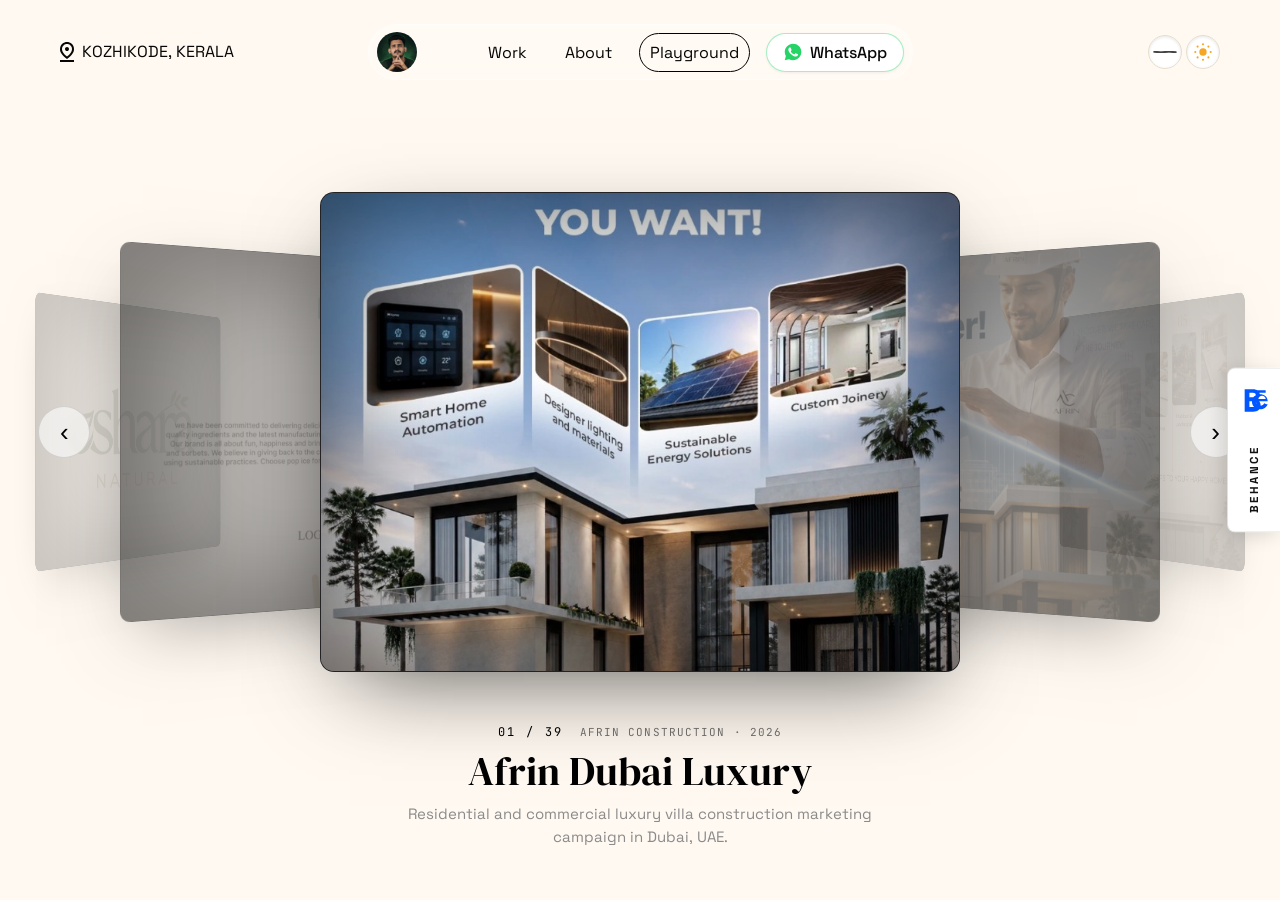
==== commit 3439749c: "Fix mobile view: prevent project-tile height collapse in Safari column flexbox, add min-height and t" ====
--- a/index.html
+++ b/index.html
@@ -10,7 +10,7 @@
   <link rel="icon" type="image/png" sizes="180x180" href="/assets/favicon-180.png">
   <link rel="apple-touch-icon" href="/assets/favicon-180.png">
 
-                                                  <!--SEO:START-->
+                                                    <!--SEO:START-->
   <title>Playground — Design &amp; Graphic Experiments | Ajay K K</title>
   <meta name="description" content="Interactive visual experiments, packaging design, branding studies, and typography — where design meets impact. A graphic designer's playground by Ajay K K.">
   <link rel="canonical" href="/playground">
@@ -2532,32 +2532,70 @@
       .client-logo.logo-pga       { height: 43px; }
       .client-logo.logo-jumpable  { height: 41px; }
       .client-logo.logo-vibes     { height: 12px; }
-      .tiles-row { flex-direction: column; align-items: center; gap: 24px; }
+      .tiles-row {
+        display: flex !important;
+        flex-direction: column !important;
+        align-items: center !important;
+        gap: 24px !important;
+        width: 100% !important;
+        transform: none !important;
+        opacity: 1 !important;
+      }
       .project-tile,
       .project-tile.tile-wide,
-      .project-tile.tile-narrow {
+      .project-tile.tile-narrow,
+      .project-tile.tile-full,
+      .project-tile.tile-logo,
+      .project-tile.tile-pkg {
+        flex: none !important;
+        flex-grow: 0 !important;
+        flex-shrink: 0 !important;
+        flex-basis: auto !important;
         width: 100% !important;
-        max-width: 440px;
+        max-width: 440px !important;
+        aspect-ratio: 827 / 1024 !important;
         height: auto !important;
-        aspect-ratio: 827 / 1024 !important;
-        border-radius: 20px;
+        min-height: 380px !important;
+        border-radius: 20px !important;
+        display: block !important;
+        position: relative !important;
+        transform: none !important;
+        opacity: 1 !important;
+        margin: 0 auto !important;
       }
-      .project-tile.tile-square {
+      .project-tile.tile-square,
+      .tiles-row.tiles-row-3 .project-tile,
+      .project-tile.tile-logo.tile-logo-single {
         aspect-ratio: 1 / 1 !important;
+        min-height: 320px !important;
       }
-      .project-tiles { padding: 0 20px; gap: 24px; }
-
-      /* stacked column: reveal each tile on its own (one by one) instead of scaling
-         the whole row (two tiles) at once. Neutralise the row-level transform and
-         move the same scrub onto each tile, driven by its own --reveal (set in JS). */
-      .tiles-row { transform: none; opacity: 1; will-change: auto; }
-      .project-tile {
-        --reveal: 0;
-        transform: scale(calc(0.5 + 0.5 * var(--reveal)));
-        transform-origin: center center;
-        opacity: calc(0.35 + 0.65 * var(--reveal));
-        will-change: transform, opacity;
+      .project-tiles { padding: 0 16px !important; gap: 20px !important; width: 100% !important; box-sizing: border-box !important; }
+      .brand-group { gap: 24px !important; margin-bottom: 48px !important; width: 100% !important; }
+      .brand-group-header { margin: 12px auto 4px !important; padding: 0 16px !important; }
+      .brand-group-title { font-size: 28px !important; letter-spacing: -0.8px !important; }
+      .brand-group-sub { font-size: 13.5px !important; line-height: 1.45 !important; }
+      .brand-filter-bar {
+        display: flex !important;
+        flex-wrap: nowrap !important;
+        overflow-x: auto !important;
+        justify-content: flex-start !important;
+        padding: 6px 16px 14px !important;
+        gap: 8px !important;
+        margin: 0 auto 36px !important;
+        width: 100% !important;
+        max-width: 100% !important;
+        box-sizing: border-box !important;
+        -webkit-overflow-scrolling: touch;
+        scrollbar-width: none;
       }
+      .brand-filter-bar::-webkit-scrollbar { display: none; }
+      .brand-filter-pill {
+        flex-shrink: 0 !important;
+        font-size: 12px !important;
+        padding: 8px 14px !important;
+        white-space: nowrap !important;
+      }
+
 
       /* ── testimonials mobile ── */
       .testimonials { padding-top: 84px; }
--- a/css/site.css
+++ b/css/site.css
@@ -2324,29 +2324,121 @@
 }
 
 @media (max-width: 900px) {
-  .project-tiles { padding: 0 24px !important; gap: 24px !important; }
-  .tiles-row { gap: 20px !important; }
-  .project-tile {
-    height: auto !important;
-    aspect-ratio: 827 / 1024 !important;
-    border-radius: 22px !important;
+  .project-tiles { padding: 0 20px !important; gap: 24px !important; width: 100% !important; box-sizing: border-box !important; }
+  .tiles-row {
+    display: flex !important;
+    flex-direction: column !important;
+    align-items: center !important;
+    gap: 24px !important;
+    width: 100% !important;
+    transform: none !important;
+    opacity: 1 !important;
   }
-}
-
-@media (max-width: 640px) {
-  .tiles-row { flex-direction: column !important; align-items: center !important; gap: 24px !important; }
   .project-tile,
   .project-tile.tile-wide,
-  .project-tile.tile-narrow {
+  .project-tile.tile-narrow,
+  .project-tile.tile-full,
+  .project-tile.tile-logo,
+  .project-tile.tile-pkg {
+    flex: none !important;
+    flex-grow: 0 !important;
+    flex-shrink: 0 !important;
+    flex-basis: auto !important;
     width: 100% !important;
     max-width: 440px !important;
+    aspect-ratio: 827 / 1024 !important;
     height: auto !important;
-    aspect-ratio: 827 / 1024 !important;
+    min-height: 380px !important;
     border-radius: 20px !important;
+    display: block !important;
+    position: relative !important;
+    transform: none !important;
+    opacity: 1 !important;
+    margin: 0 auto !important;
   }
-  .project-tiles { padding: 0 20px !important; gap: 24px !important; }
-}
-
-
-
-
+  .project-tile.tile-square,
+  .tiles-row.tiles-row-3 .project-tile,
+  .project-tile.tile-logo.tile-logo-single {
+    aspect-ratio: 1 / 1 !important;
+    min-height: 320px !important;
+  }
+  .poster-frame {
+    position: absolute !important;
+    inset: 0 !important;
+    width: 100% !important;
+    height: 100% !important;
+    overflow: hidden !important;
+    border-radius: inherit !important;
+  }
+  .poster-img,
+  .project-tile img {
+    position: absolute !important;
+    inset: 0 !important;
+    width: 100% !important;
+    height: 100% !important;
+    object-fit: cover !important;
+    display: block !important;
+  }
+  .brand-group {
+    gap: 24px !important;
+    margin-bottom: 48px !important;
+    width: 100% !important;
+  }
+  .brand-group-header {
+    margin: 12px auto 4px !important;
+    padding: 0 16px !important;
+  }
+  .brand-group-title {
+    font-size: 28px !important;
+    letter-spacing: -0.8px !important;
+  }
+  .brand-group-sub {
+    font-size: 13.5px !important;
+    line-height: 1.45 !important;
+  }
+  .brand-filter-bar {
+    display: flex !important;
+    flex-wrap: nowrap !important;
+    overflow-x: auto !important;
+    justify-content: flex-start !important;
+    padding: 6px 16px 14px !important;
+    gap: 8px !important;
+    margin: 0 auto 36px !important;
+    width: 100% !important;
+    max-width: 100% !important;
+    box-sizing: border-box !important;
+    -webkit-overflow-scrolling: touch;
+    scrollbar-width: none;
+  }
+  .brand-filter-bar::-webkit-scrollbar { display: none; }
+  .brand-filter-pill {
+    flex-shrink: 0 !important;
+    font-size: 12px !important;
+    padding: 8px 14px !important;
+    white-space: nowrap !important;
+  }
+}
+
+@media (max-width: 640px) {
+  .project-tiles { padding: 0 16px !important; gap: 20px !important; }
+  .tiles-row { gap: 20px !important; }
+  .project-tile,
+  .project-tile.tile-wide,
+  .project-tile.tile-narrow,
+  .project-tile.tile-full,
+  .project-tile.tile-logo,
+  .project-tile.tile-pkg {
+    max-width: 100% !important;
+    min-height: 360px !important;
+  }
+  .project-tile.tile-square,
+  .tiles-row.tiles-row-3 .project-tile,
+  .project-tile.tile-logo.tile-logo-single {
+    min-height: 300px !important;
+  }
+}
+
+
+
+
+
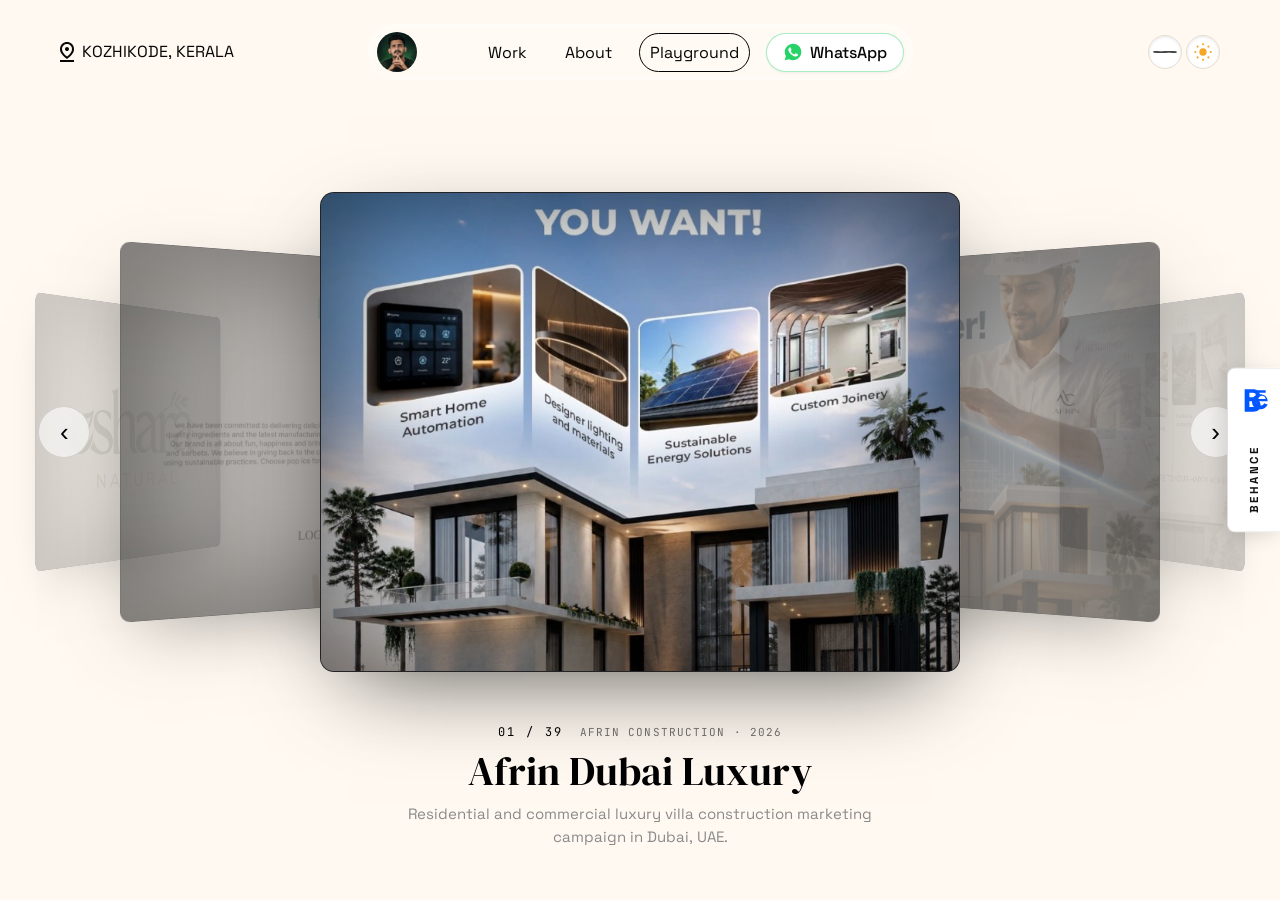
==== commit fba72134: "Fix mobile alignment: center WhatsApp & day toggle buttons, center hero content, and prevent black w" ====
--- a/index.html
+++ b/index.html
@@ -10,7 +10,7 @@
   <link rel="icon" type="image/png" sizes="180x180" href="/assets/favicon-180.png">
   <link rel="apple-touch-icon" href="/assets/favicon-180.png">
 
-                                                    <!--SEO:START-->
+                                                      <!--SEO:START-->
   <title>Playground — Design &amp; Graphic Experiments | Ajay K K</title>
   <meta name="description" content="Interactive visual experiments, packaging design, branding studies, and typography — where design meets impact. A graphic designer's playground by Ajay K K.">
   <link rel="canonical" href="/playground">
@@ -2484,32 +2484,54 @@
         font-size: 13px;   /* matches the "Hello, I'm…" eyebrow's mobile size */
       }
 
-      /* smaller, corner-tucked sun on mobile so the much-bigger header has room
-         up top; the sky group (sun + clouds + moon) rides high in the corner. */
+      /* Mobile Hero Alignment: clean layout, perfectly centered in viewport with no wave overlap */
+      .hero {
+        height: 100svh !important;
+        min-height: 100svh !important;
+        position: sticky !important;
+        top: 0 !important;
+        overflow: hidden !important;
+      }
       .hero-content {
-        --sun-w: clamp(258px, 66vw, 340px);
-        /* left pad clears the vertical label's gutter; the label reads it back to
-           park itself 16px from the viewport edge, so the two stay in sync */
-        --col-pad-l: 64px;
-        /* iOS Safari's toolbars make the visible (svh) height short, so the header
-           sits just under the sun — NOT pushed far down. The +45 constant is tuned
-           so a bigger sun bleeds further into the top-right corner instead of
-           moving the header. Bottom pad keeps the recorder clear of the sky-band. */
-        padding: calc(var(--sun-w) * 0.5 + 45px) 24px 124px var(--col-pad-l);
+        --sun-w: clamp(230px, 62vw, 300px);
+        --col-pad-l: 60px;
+        height: 100svh !important;
+        min-height: 100svh !important;
+        display: flex !important;
+        flex-direction: column !important;
+        justify-content: center !important;
+        padding: calc(64px + env(safe-area-inset-top, 16px)) 20px 48px var(--col-pad-l) !important;
+        box-sizing: border-box !important;
       }
       /* nudge the sky group down so it sits just below the nav buttons */
-      .sun-group, .hero-cloud, .moon-group { transform: translateY(70px); }
-
+      .sun-group, .hero-cloud, .moon-group { transform: translateY(60px); }
+
+      .hero-eyebrow {
+        margin-bottom: 12px !important;
+      }
+      .h-line {
+        font-size: clamp(38px, 12vw, 56px) !important;
+        line-height: 1.05 !important;
+      }
       .recorder {
-        transform: scale(0.66);
-        transform-origin: top left;    /* keep the left edge fixed when scaling */
-        /* was `auto`, which bottom-pinned the recorder and dumped ALL the column's
-           spare height into this one gap — fine on a 667px phone, but it grew to
-           ~170px on a tall viewport and the hero read as two split-apart blocks.
-           A bounded gap keeps eyebrow → header → recorder reading as one group at
-           any height; the leftover space now falls below, into the sky art. */
-        margin: clamp(24px, 4.5vh, 56px) 0 0;
+        transform: scale(0.68) !important;
+        transform-origin: left center !important;
+        margin: 20px 0 0 !important;
+        position: relative !important;
+        z-index: 10 !important;
       }
+      .projects {
+        margin-top: 0 !important;
+        padding: 80px 20px 100px !important;
+        position: relative !important;
+        z-index: 2 !important;
+      }
+      .sky-band {
+        top: -46px !important;
+        left: 0 !important;
+        width: 100% !important;
+      }
+
 
       /* ── featured work mobile ── */
       .featured-work { padding-top: 48px; padding-bottom: 120px; }
--- a/css/site.css
+++ b/css/site.css
@@ -1567,41 +1567,72 @@
       .nav-id, .avail-tag, .avail-dot, .nav-wave { display: none; }  /* drop avatar + music */
       .nav-link { display: none; }        /* Work/About/Playground live in the overlay */
 
-      #nav { gap: 10px; }
+      #nav {
+        gap: 10px;
+        padding: 16px 20px 0;
+        display: flex;
+        align-items: center;
+        justify-content: space-between;
+      }
 
       /* the three controls each take the desktop day/night button's disc — an opaque
          white (day) / navy (night) circle with a soft border + inset shadow. No glass.
          Same tokens as .day-toggle / .nav-wave, so mobile matches desktop exactly. */
       .nav-burger,
       .nav-cta,
+      .nav-cta.nav-cta-whatsapp,
       .day-toggle {
         background: var(--toggle-track);
         border: 1px solid var(--toggle-border);
         box-shadow: inset 0 1px 3px rgba(0,0,0,0.10);
+        width: 36px !important;
+        height: 36px !important;
+        min-width: 36px !important;
+        min-height: 36px !important;
+        box-sizing: border-box !important;
       }
-      .nav-burger:hover, .nav-cta:hover { transform: scale(1.06); }
-      .nav-burger:active, .nav-cta:active { transform: scale(0.94); }
+      .nav-burger:hover, .nav-cta:hover, .day-toggle:hover { transform: scale(1.06); }
+      .nav-burger:active, .nav-cta:active, .day-toggle:active { transform: scale(0.94); }
 
       /* hamburger → far left, pushes the rest right */
       .nav-burger {
-        display: flex;
+        display: inline-flex;
+        align-items: center;
+        justify-content: center;
         order: -1;
         margin-right: auto;
-        width: 34px; height: 34px;
+        padding: 0;
       }
 
-      /* "Work with me" → icon-only disc */
-      .nav-cta {
+      /* WhatsApp button → icon-only disc perfectly aligned with day/night toggle */
+      .nav-cta,
+      .nav-cta.nav-cta-whatsapp {
         order: 1;
-        width: 34px; height: 34px;
-        min-width: 34px;
-        padding: 0;
-        gap: 0;
-        justify-content: center;
-        border-radius: 50%;
-        font-size: 0;                     /* hide the label, keep the email icon */
+        display: inline-flex !important;
+        align-items: center !important;
+        justify-content: center !important;
+        padding: 0 !important;
+        margin: 0 !important;
+        gap: 0 !important;
+        border-radius: 50% !important;
+        font-size: 0 !important;
+        line-height: 1 !important;
+        text-decoration: none !important;
+        vertical-align: middle !important;
       }
-      .nav-cta img, .nav-cta svg { width: 20px; height: 20px; }
+      .nav-cta span,
+      .nav-cta.nav-cta-whatsapp span {
+        display: none !important;
+      }
+      .nav-cta img,
+      .nav-cta svg,
+      .nav-cta-wa-icon {
+        width: 20px !important;
+        height: 20px !important;
+        margin: 0 !important;
+        display: block !important;
+        flex-shrink: 0 !important;
+      }
 
       /* the disc is opaque now, so its icons track the THEME (not the backdrop):
          dark on the white day disc, cream on the navy night disc — exactly like the
@@ -1611,13 +1642,23 @@
       body.night #nav .nav-burger { color: var(--c-cream-2); }
       body.night #nav .nav-cta img { filter: invert(1) brightness(1.8); }
 
-      /* menu open: the burger keeps its disc (matching the other controls) and morphs
-         to the close X. The X uses the theme colour above — dark on the white day
-         disc, cream on the navy night disc — so it reads on the disc over the overlay.
-         (These win over the always-cream #nav.menu-open rule via the extra type
-         selector.) The disc sits above the overlay through that rule's z-index. */
-
-      .nav-side.right { order: 2; }        /* day/night toggle on the far right */
+      .nav-side.right {
+        order: 2;
+        display: inline-flex !important;
+        align-items: center !important;
+        gap: 8px !important;
+        width: auto !important;
+        margin: 0 !important;
+        padding: 0 !important;
+      }
+      .day-toggle {
+        display: inline-flex !important;
+        align-items: center !important;
+        justify-content: center !important;
+        padding: 0 !important;
+        margin: 0 !important;
+        vertical-align: middle !important;
+      }
 
       /* ── case study: Back replaces the hamburger ──
          Inside a case study there is one obvious move — get out — so the burger
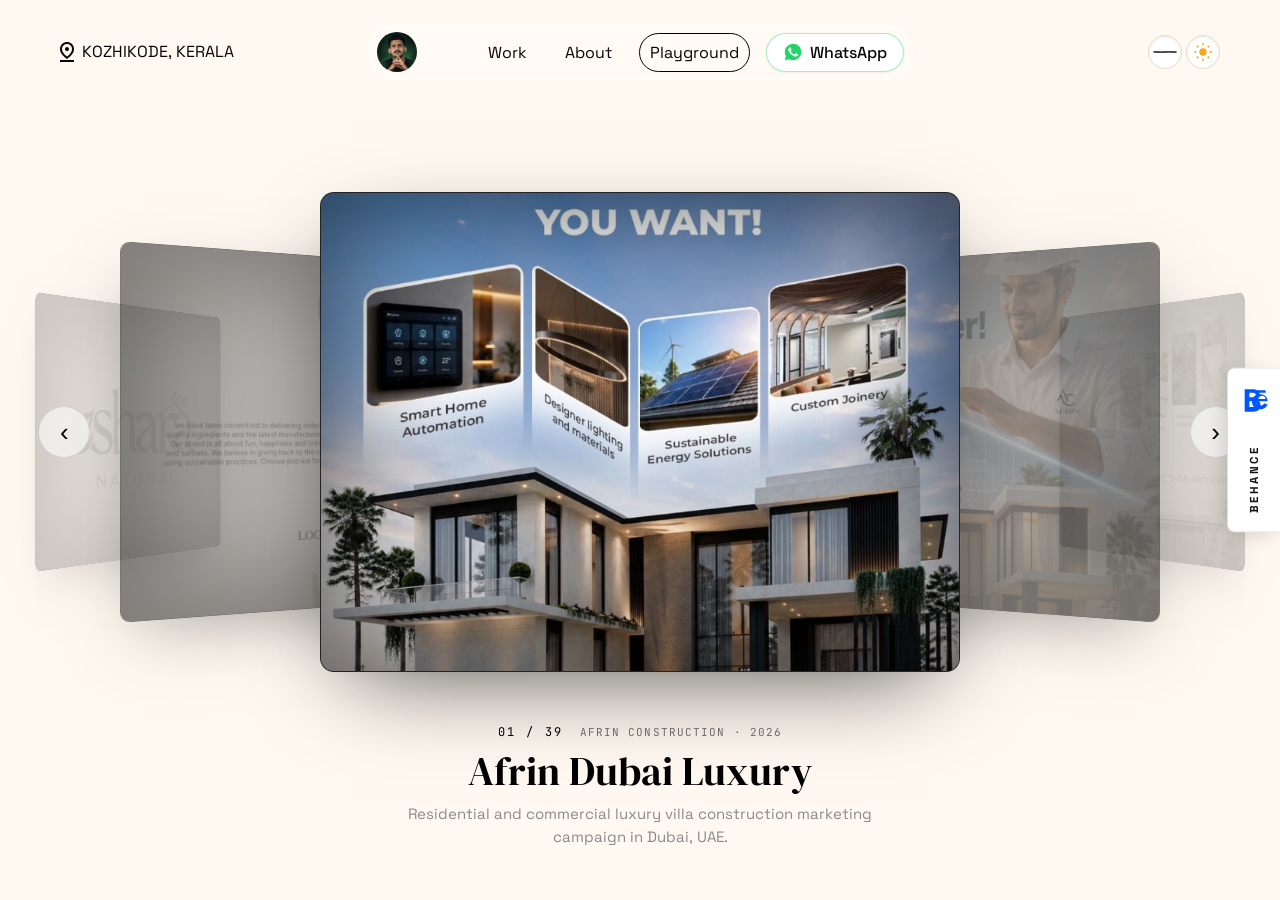
==== commit 447d45ba: "Restore desktop scroll animations on mobile: enable paper plane flight and dynamic scale-reveal on p" ====
--- a/index.html
+++ b/index.html
@@ -10,7 +10,7 @@
   <link rel="icon" type="image/png" sizes="180x180" href="/assets/favicon-180.png">
   <link rel="apple-touch-icon" href="/assets/favicon-180.png">
 
-                                                      <!--SEO:START-->
+                                                        <!--SEO:START-->
   <title>Playground — Design &amp; Graphic Experiments | Ajay K K</title>
   <meta name="description" content="Interactive visual experiments, packaging design, branding studies, and typography — where design meets impact. A graphic designer's playground by Ajay K K.">
   <link rel="canonical" href="/playground">
@@ -2268,9 +2268,14 @@
       }
 
       /* ── featured work responsive (tablet) ── */
-      /* the paper plane's opening arc is fixed-size (tuned to the 1440 canvas);
-         on narrow screens its trail crosses the intro copy — hide the decoration */
-      .plane-fly { display: none; }
+      .plane-fly {
+        display: block !important;
+        max-width: 100vw !important;
+        overflow: hidden !important;
+      }
+      .plane-sprite {
+        width: 48px !important;
+      }
       .featured-work { padding-top: 60px; padding-bottom: 160px; }
       .featured-heading { font-size: clamp(24px, 4vw, 36px); margin-bottom: 44px; }
       .logo-marquee-wrap { width: min(620px, 86vw); margin-bottom: 72px; }
@@ -2581,9 +2586,16 @@
         border-radius: 20px !important;
         display: block !important;
         position: relative !important;
-        transform: none !important;
-        opacity: 1 !important;
         margin: 0 auto !important;
+        --reveal: 0;
+        transform: scale(calc(0.74 + 0.26 * var(--reveal))) !important;
+        transform-origin: center center !important;
+        opacity: calc(0.35 + 0.65 * var(--reveal)) !important;
+        will-change: transform, opacity;
+        transition: box-shadow 0.3s ease;
+      }
+      .project-tile:active {
+        transform: scale(calc(0.96 * (0.74 + 0.26 * var(--reveal)))) !important;
       }
       .project-tile.tile-square,
       .tiles-row.tiles-row-3 .project-tile,
--- a/css/site.css
+++ b/css/site.css
@@ -2375,6 +2375,14 @@
     transform: none !important;
     opacity: 1 !important;
   }
+  .plane-fly {
+    display: block !important;
+    max-width: 100vw !important;
+    overflow: hidden !important;
+  }
+  .plane-sprite {
+    width: 48px !important;
+  }
   .project-tile,
   .project-tile.tile-wide,
   .project-tile.tile-narrow,
@@ -2393,9 +2401,16 @@
     border-radius: 20px !important;
     display: block !important;
     position: relative !important;
-    transform: none !important;
-    opacity: 1 !important;
     margin: 0 auto !important;
+    --reveal: 0;
+    transform: scale(calc(0.74 + 0.26 * var(--reveal))) !important;
+    transform-origin: center center !important;
+    opacity: calc(0.35 + 0.65 * var(--reveal)) !important;
+    will-change: transform, opacity;
+    transition: box-shadow 0.3s ease;
+  }
+  .project-tile:active {
+    transform: scale(calc(0.96 * (0.74 + 0.26 * var(--reveal)))) !important;
   }
   .project-tile.tile-square,
   .tiles-row.tiles-row-3 .project-tile,
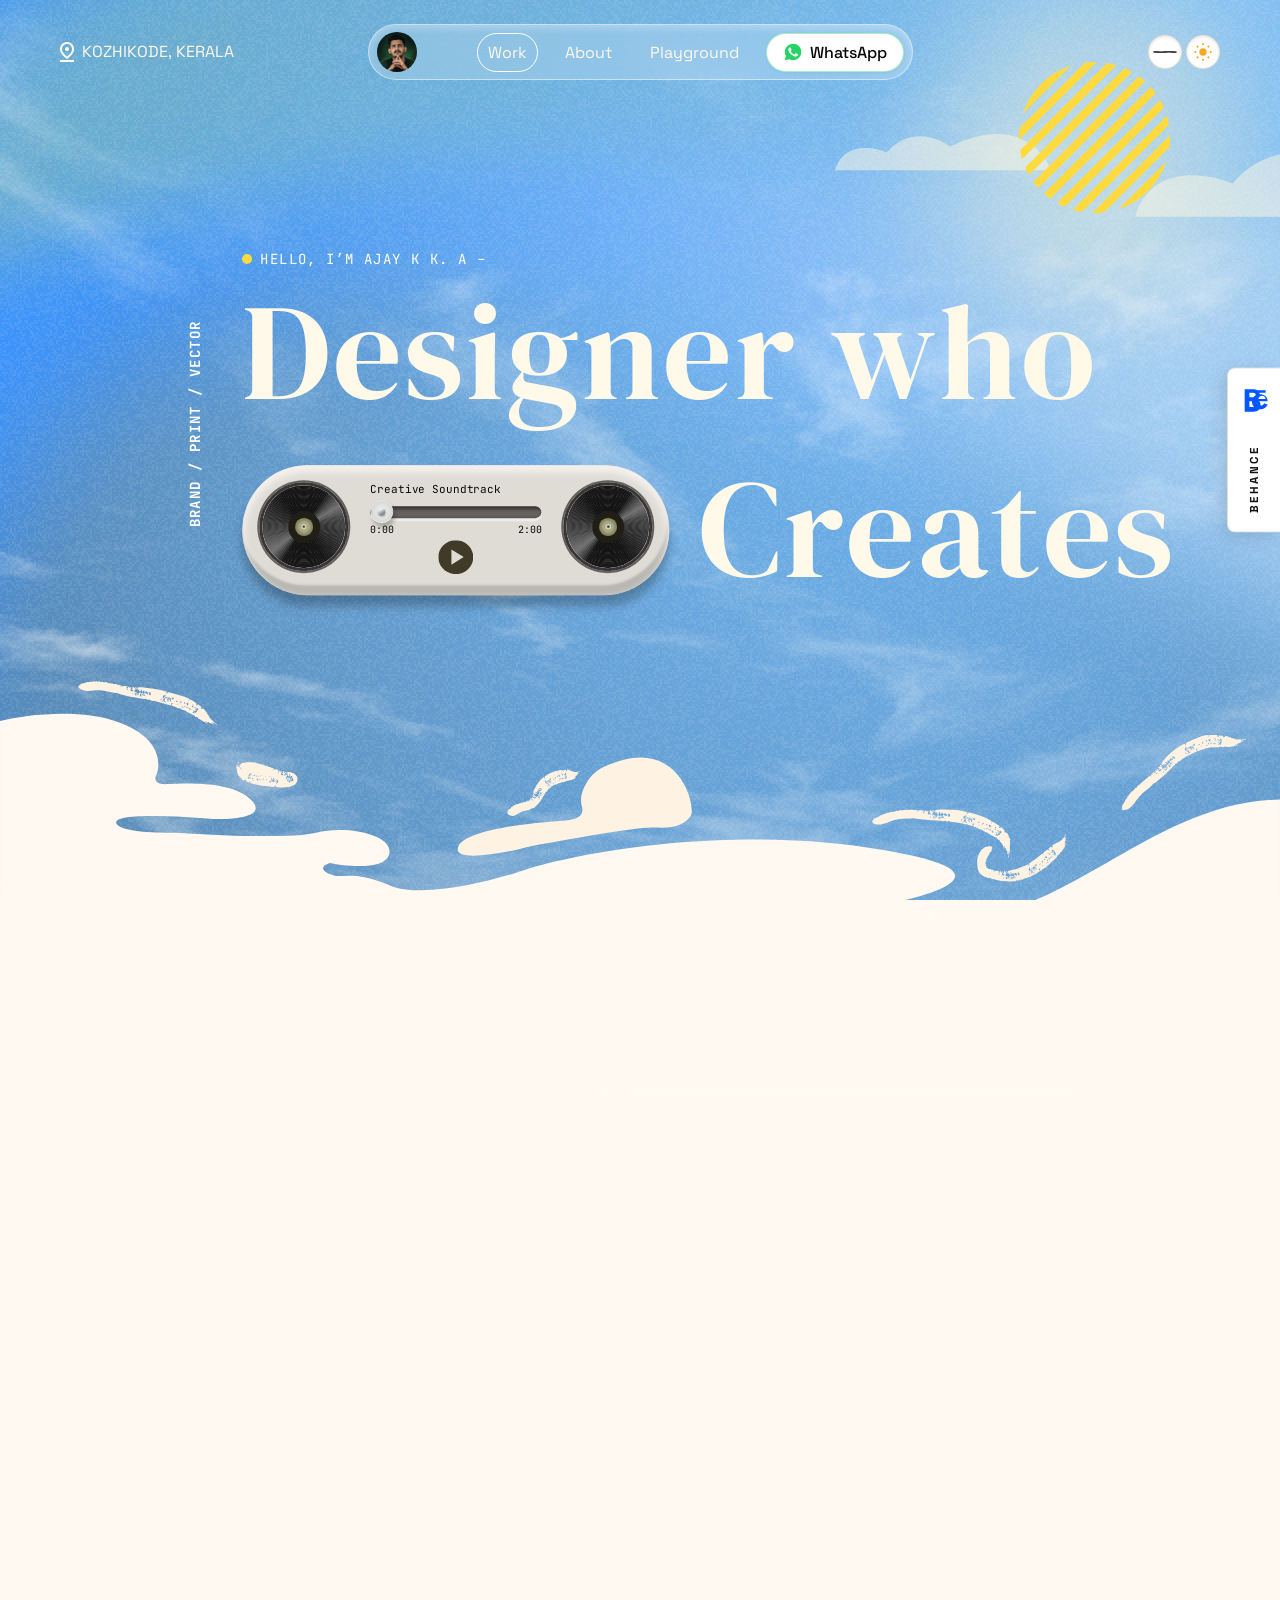
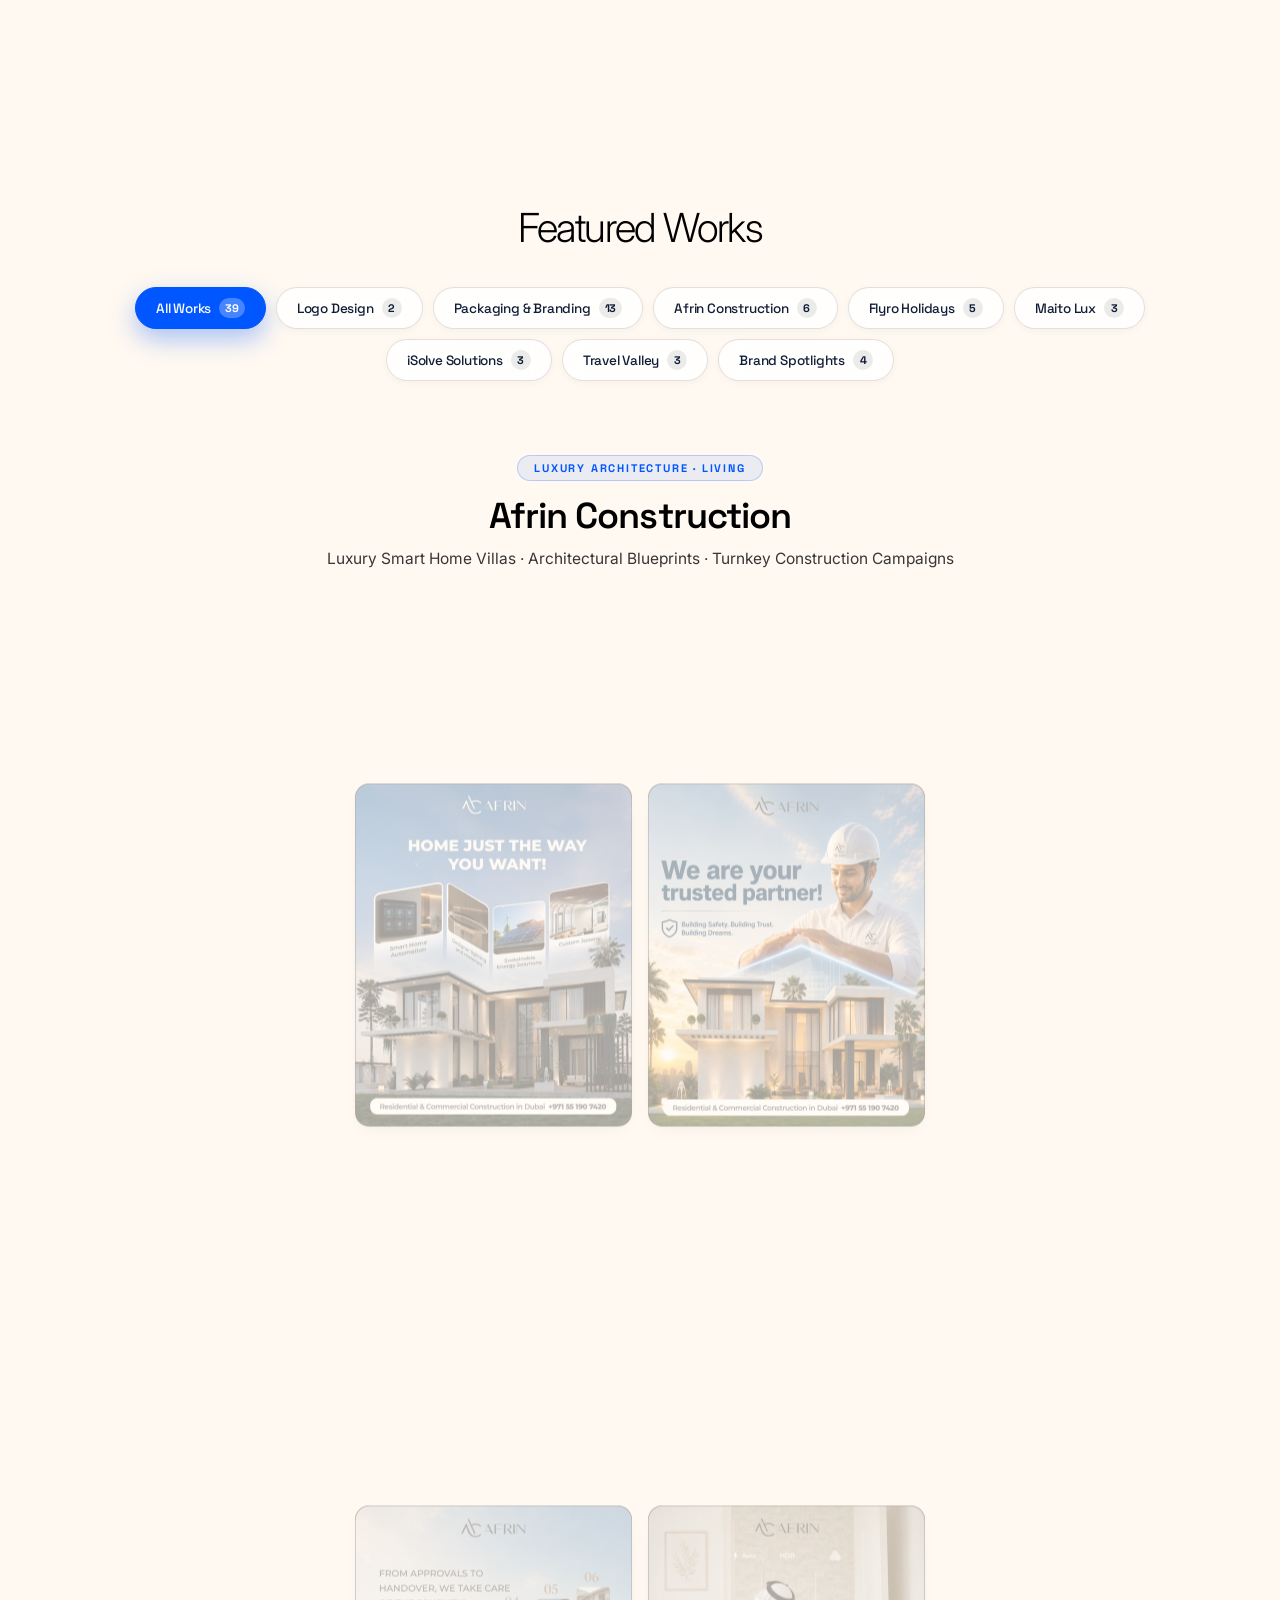
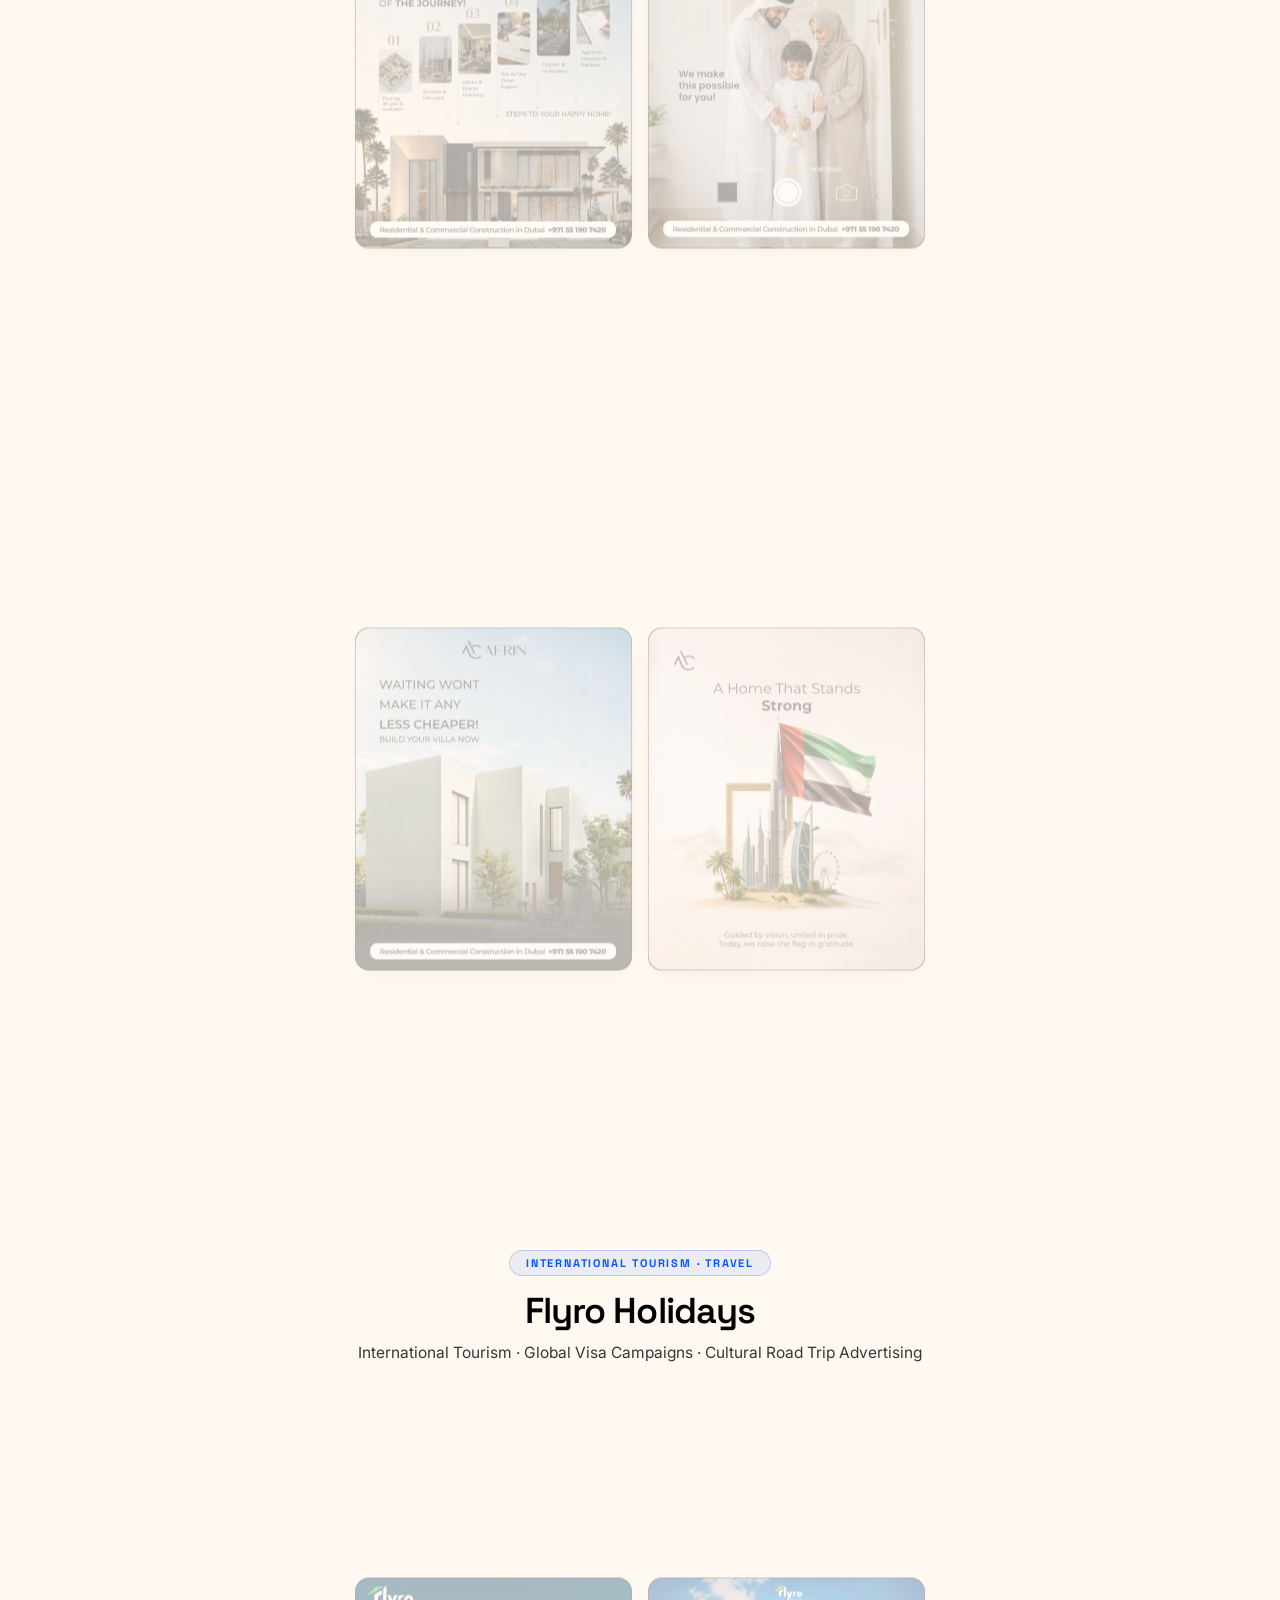
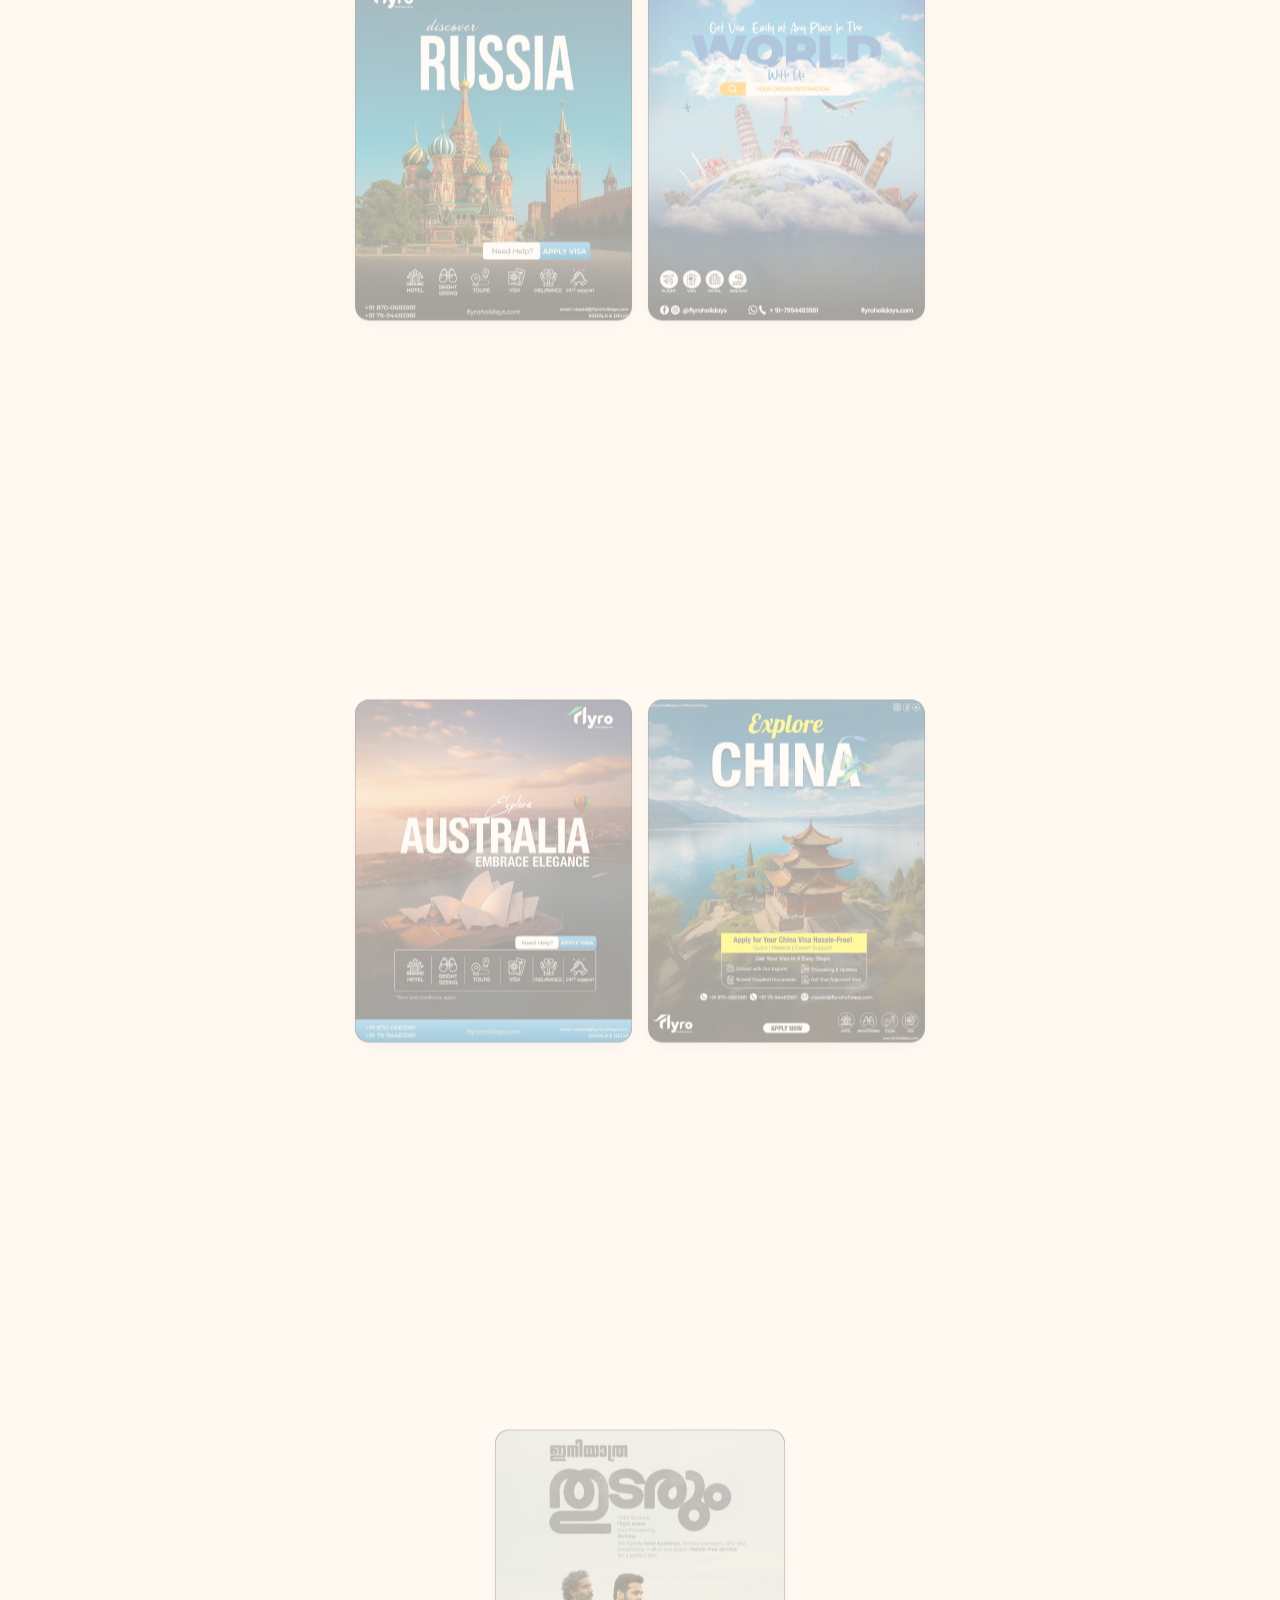
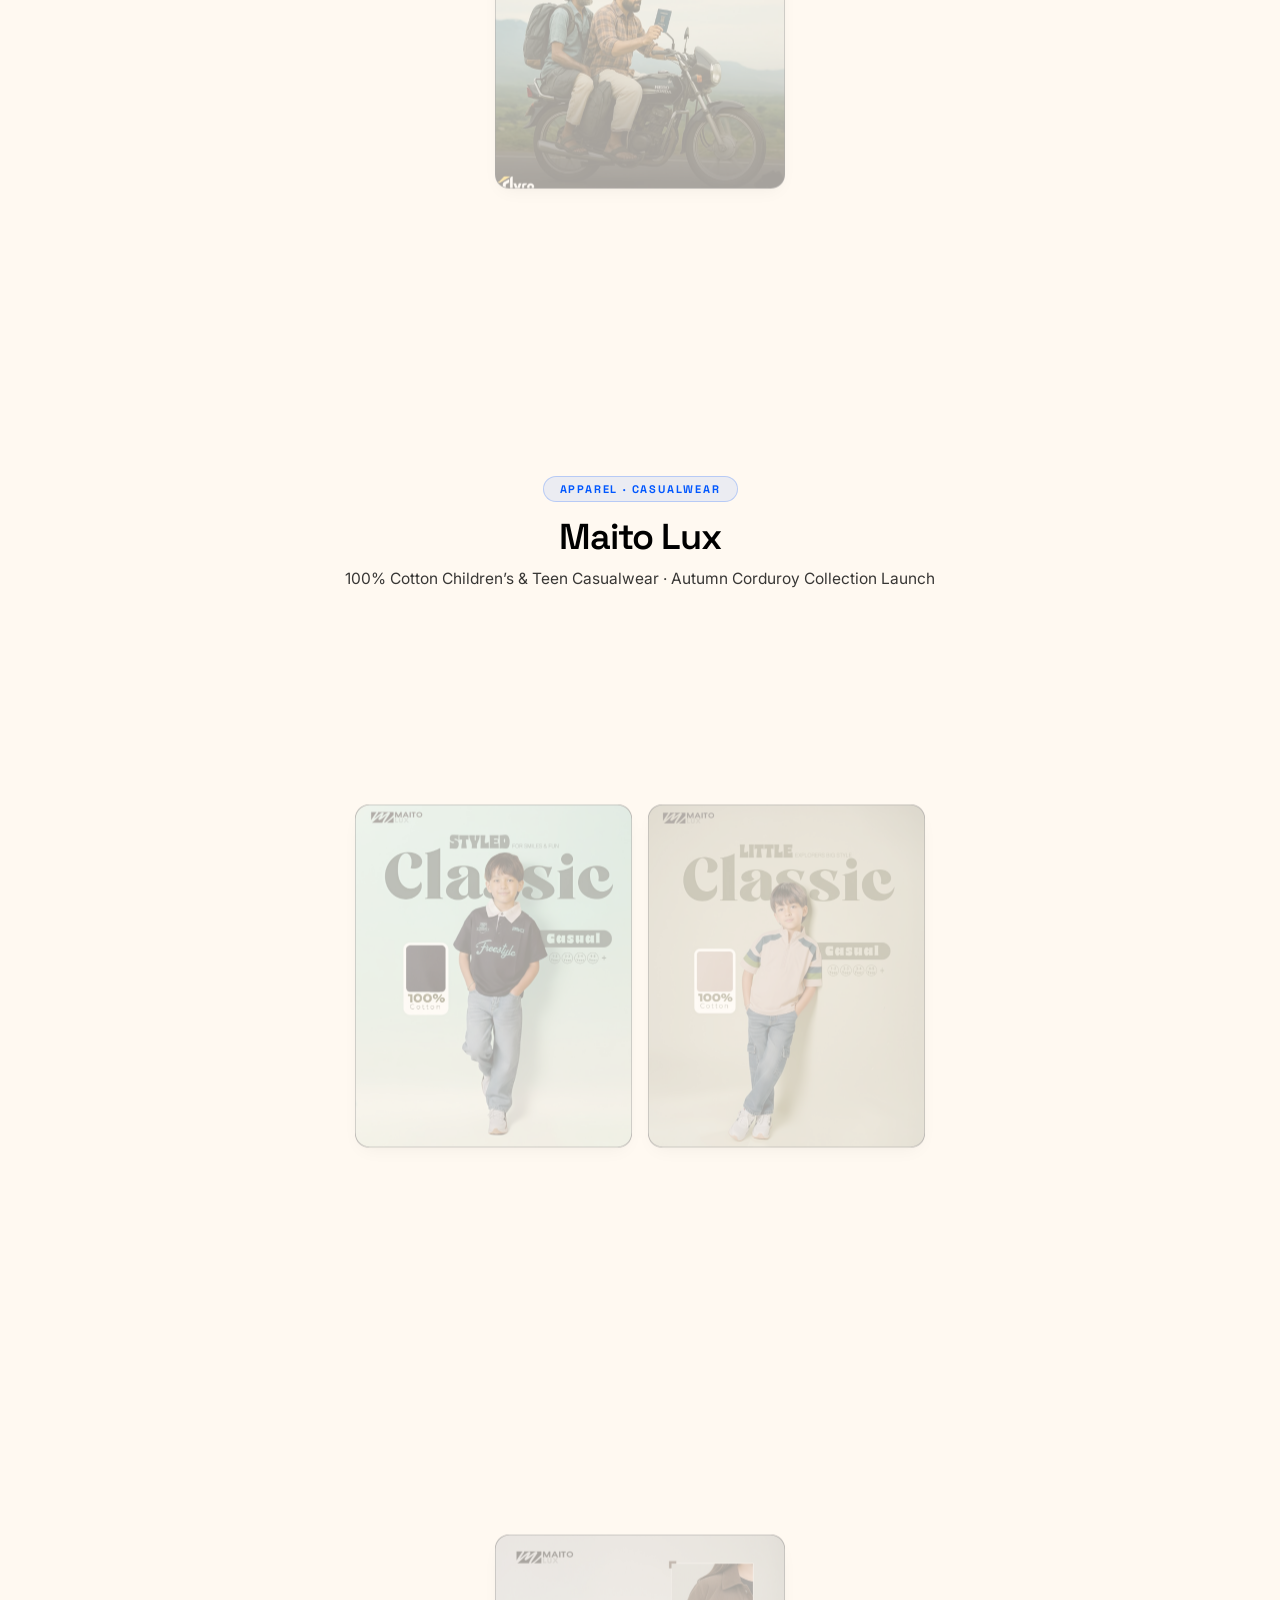
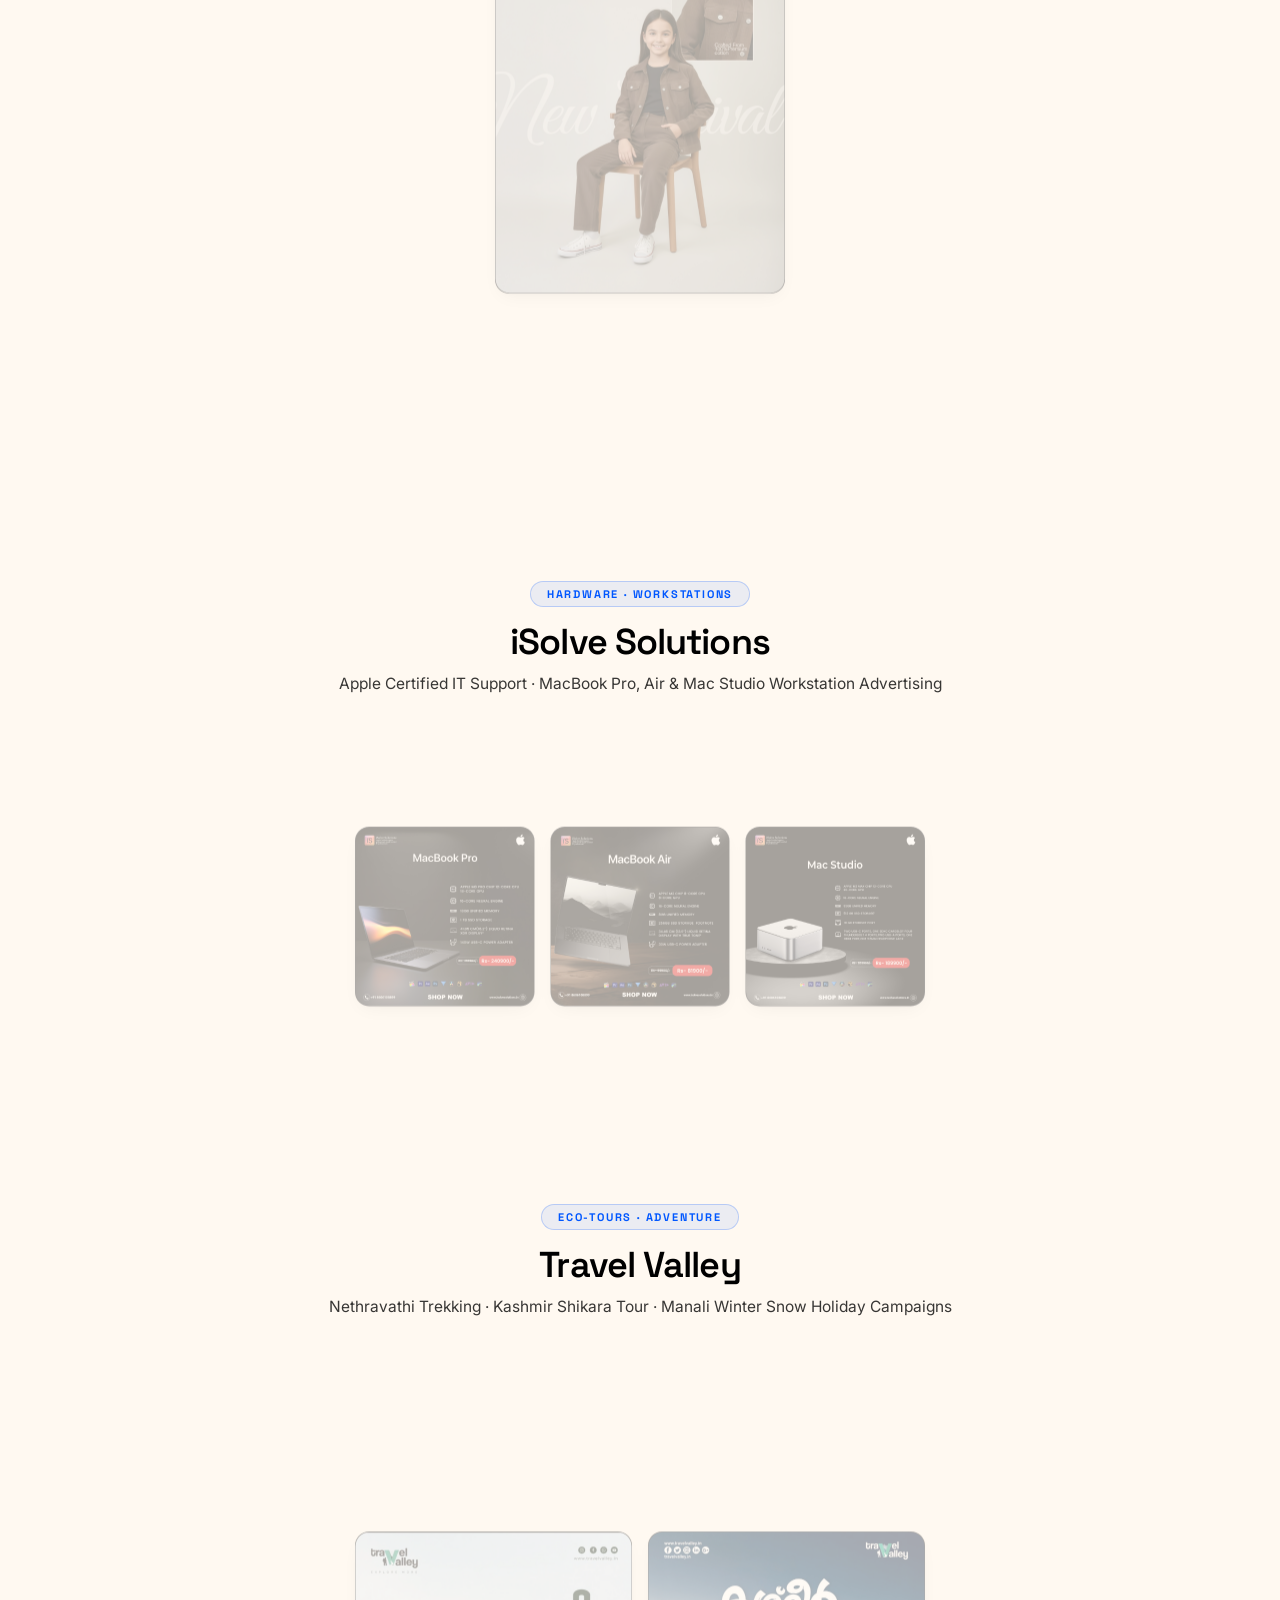
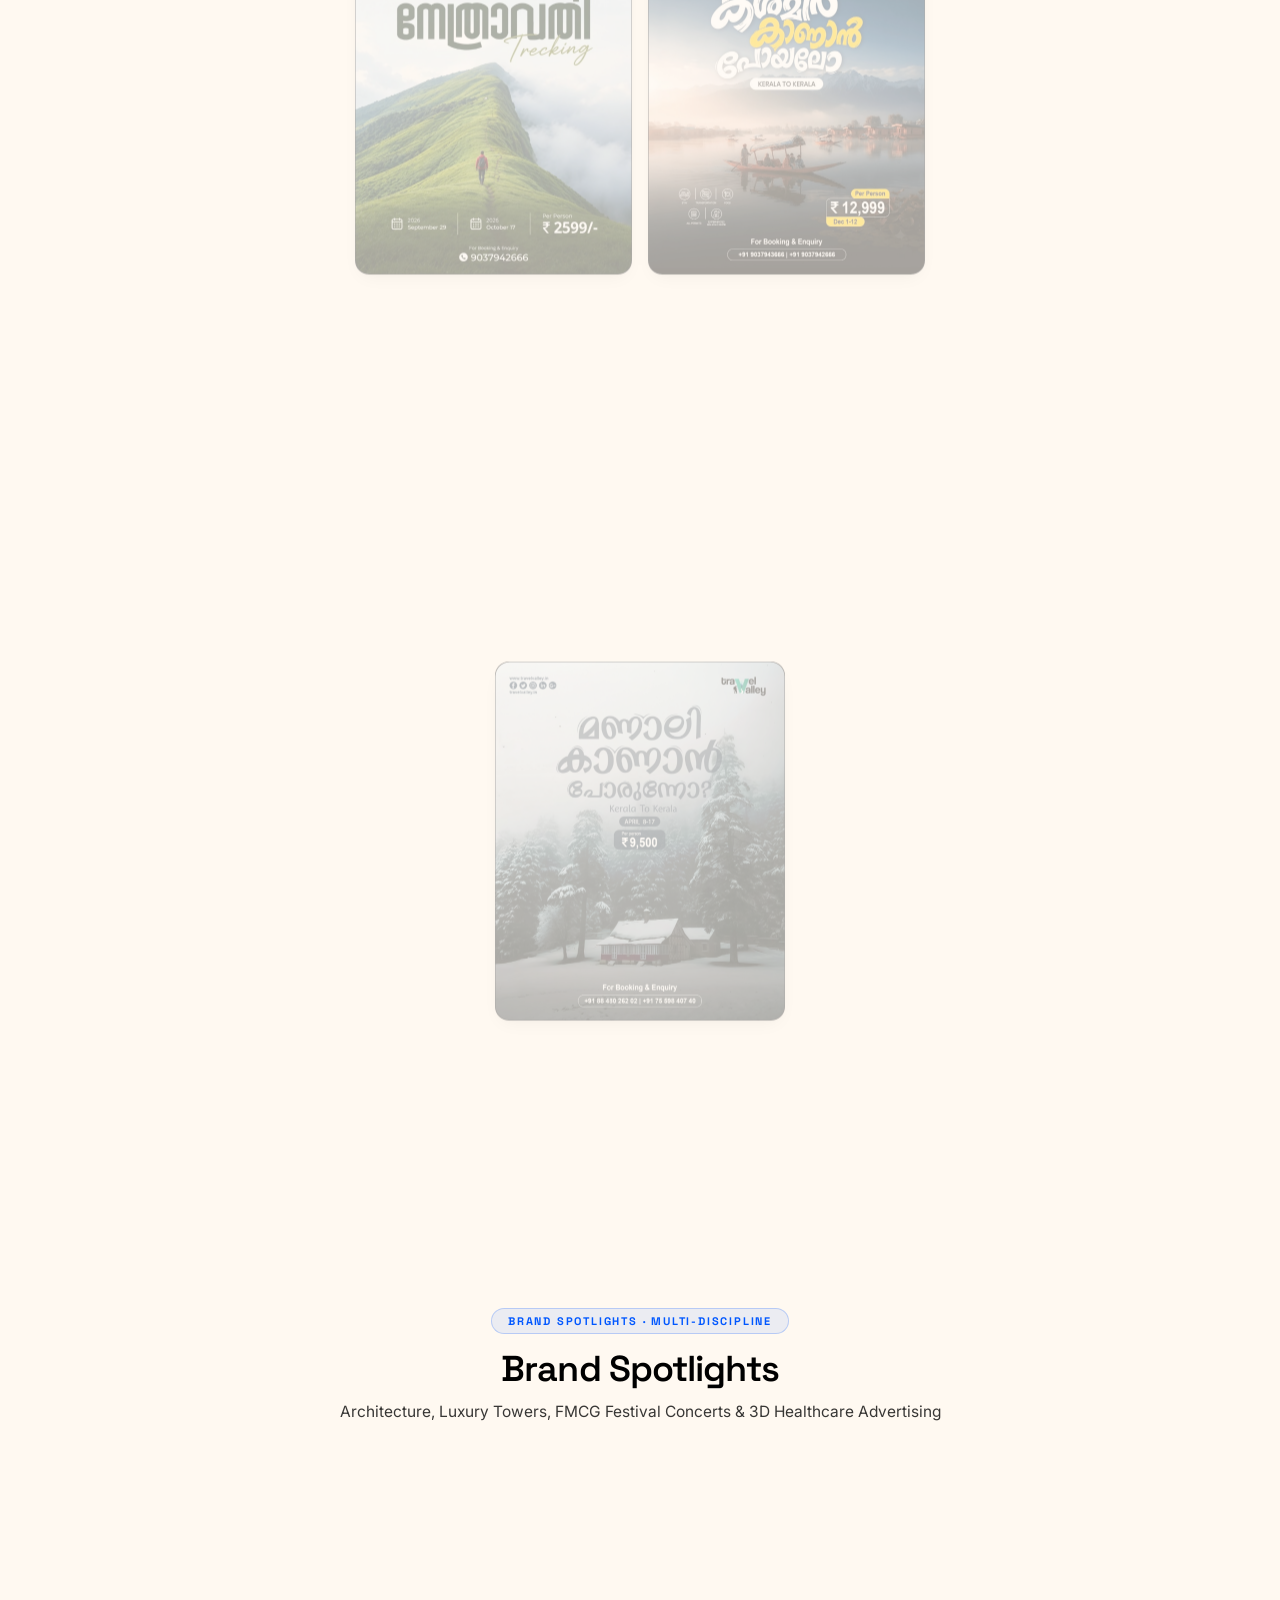
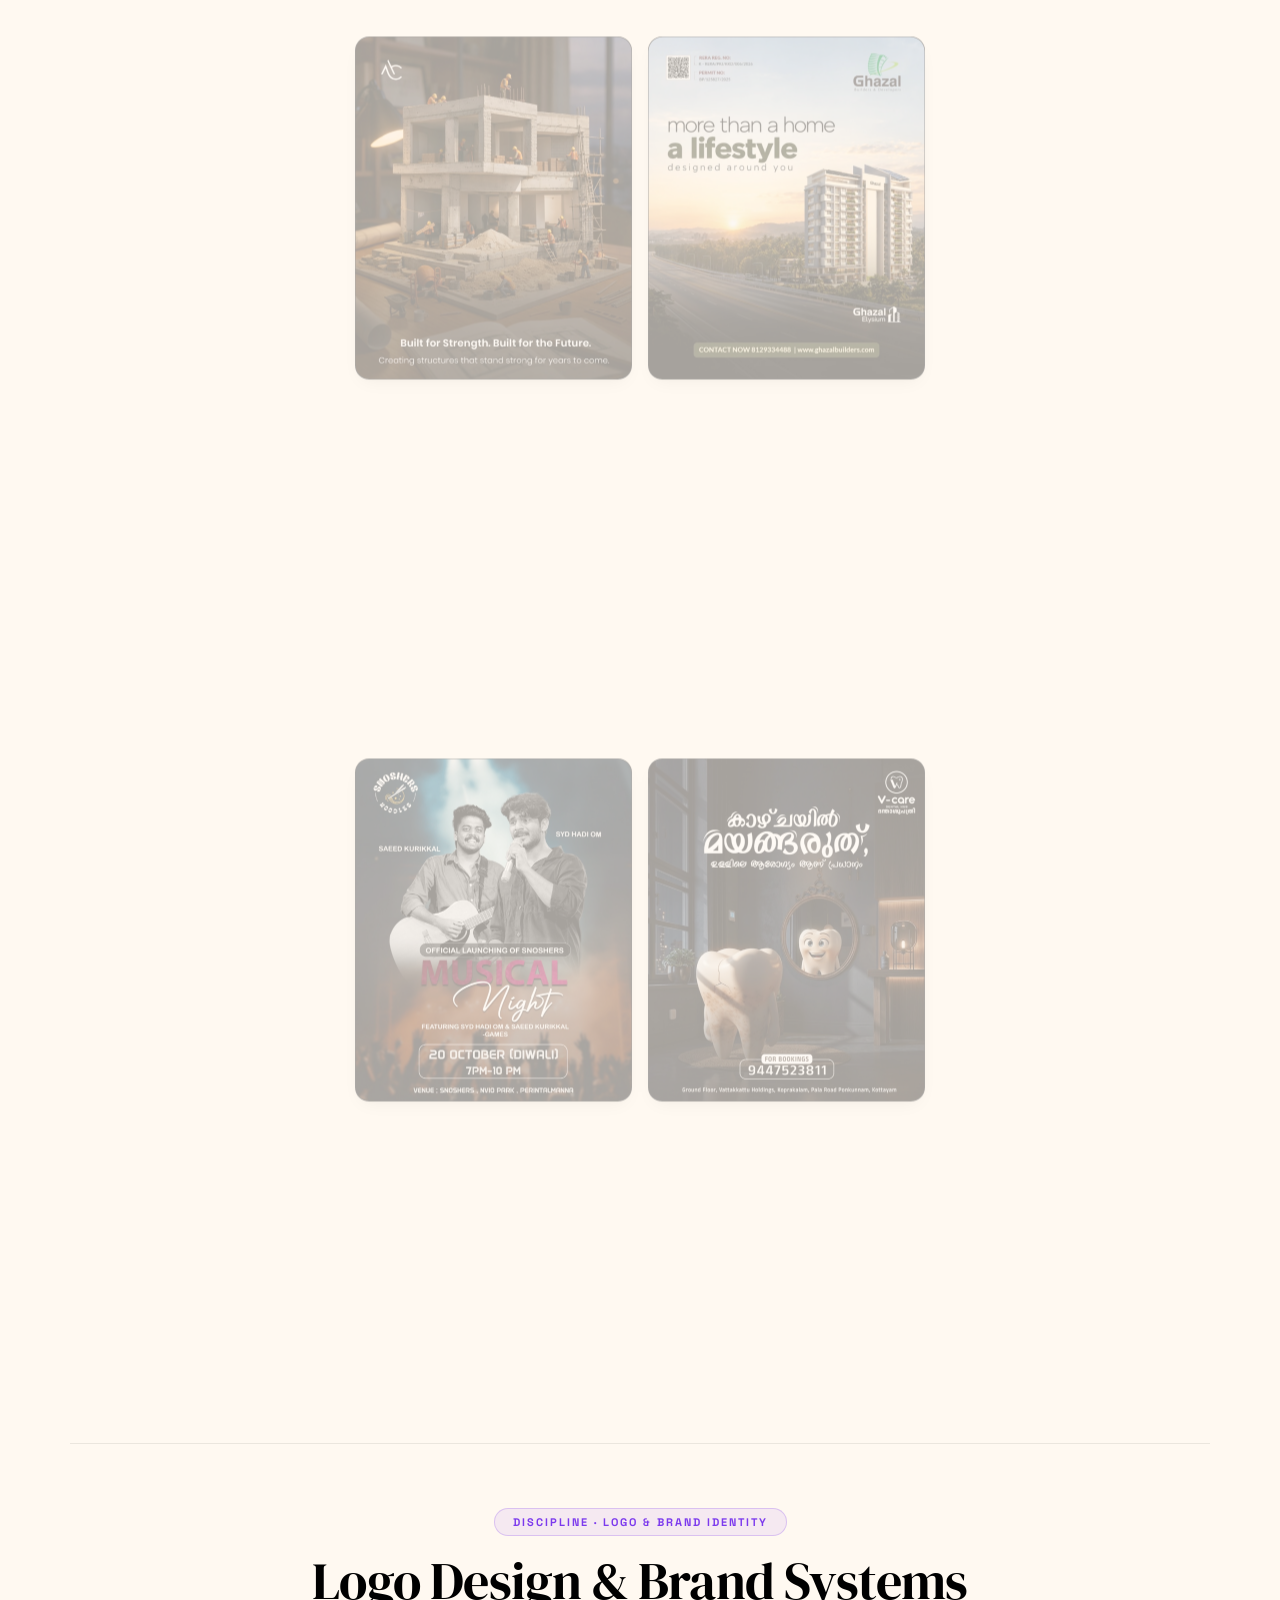
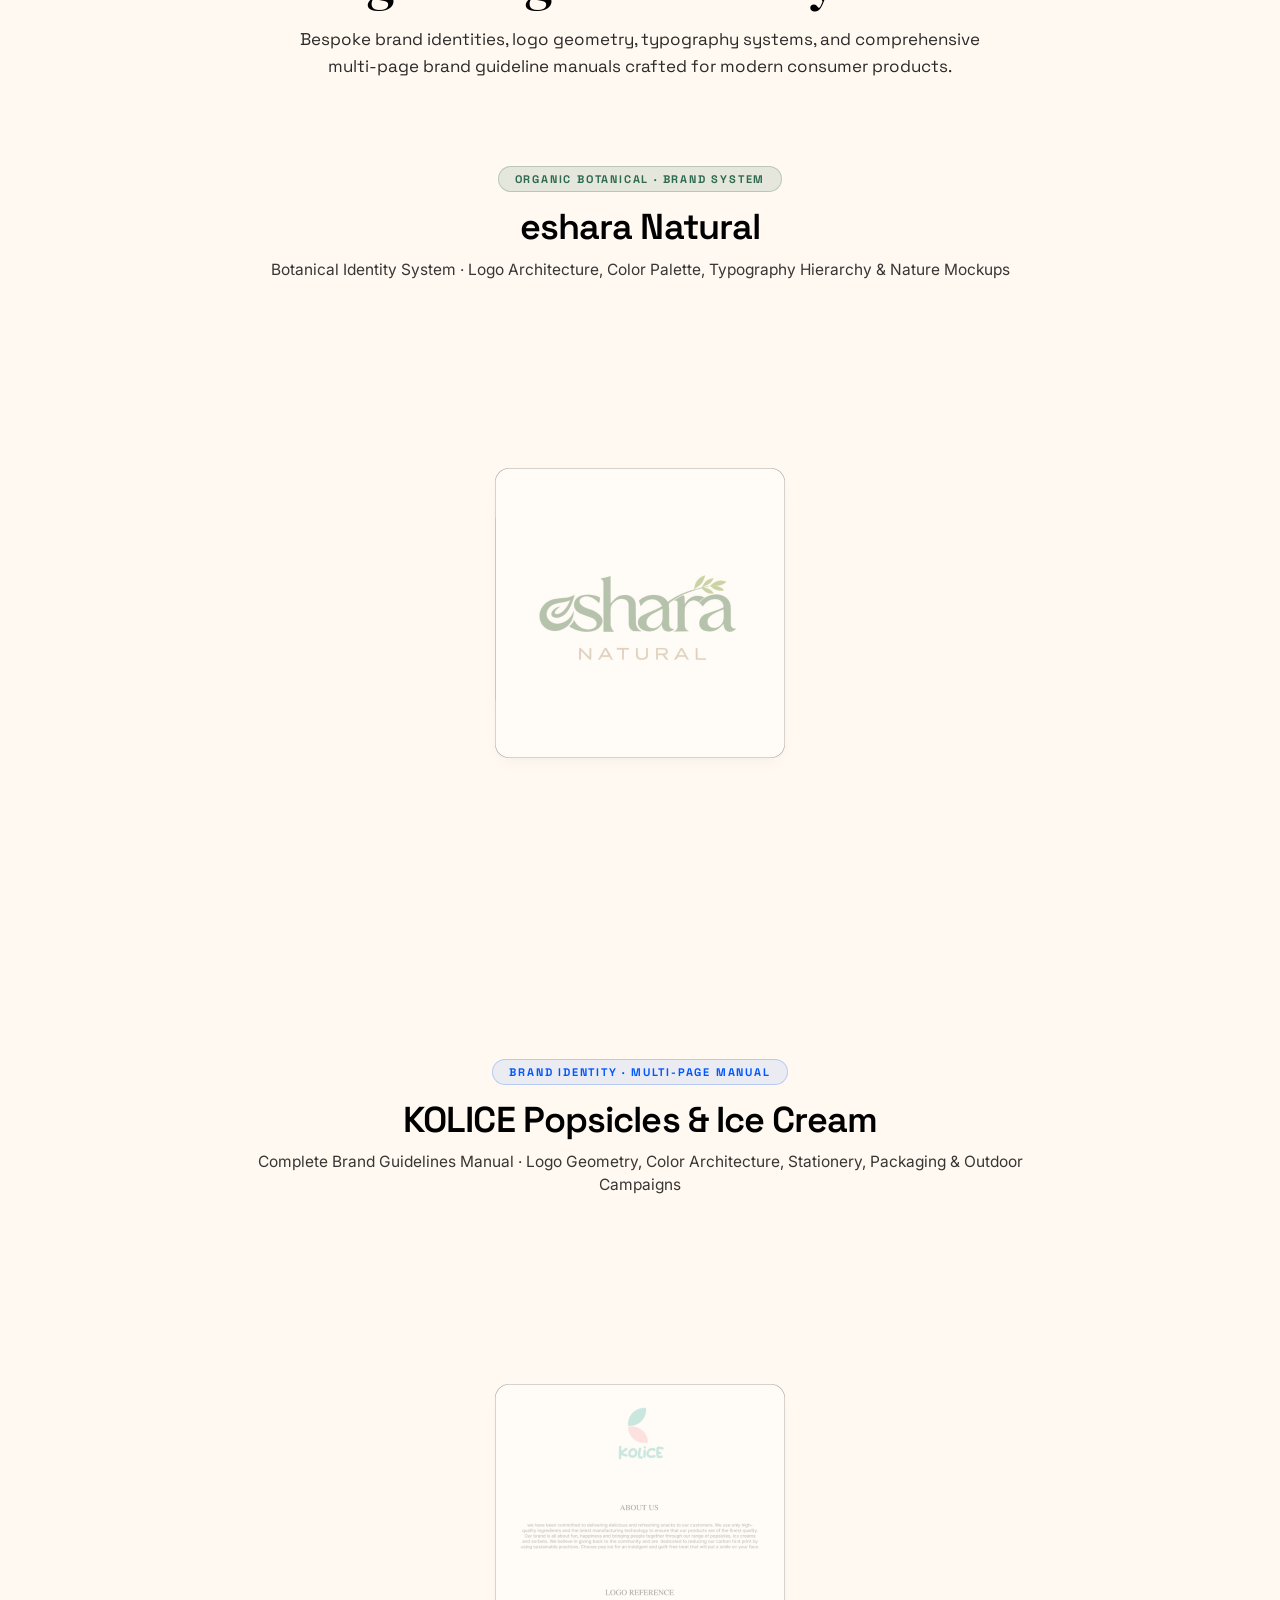
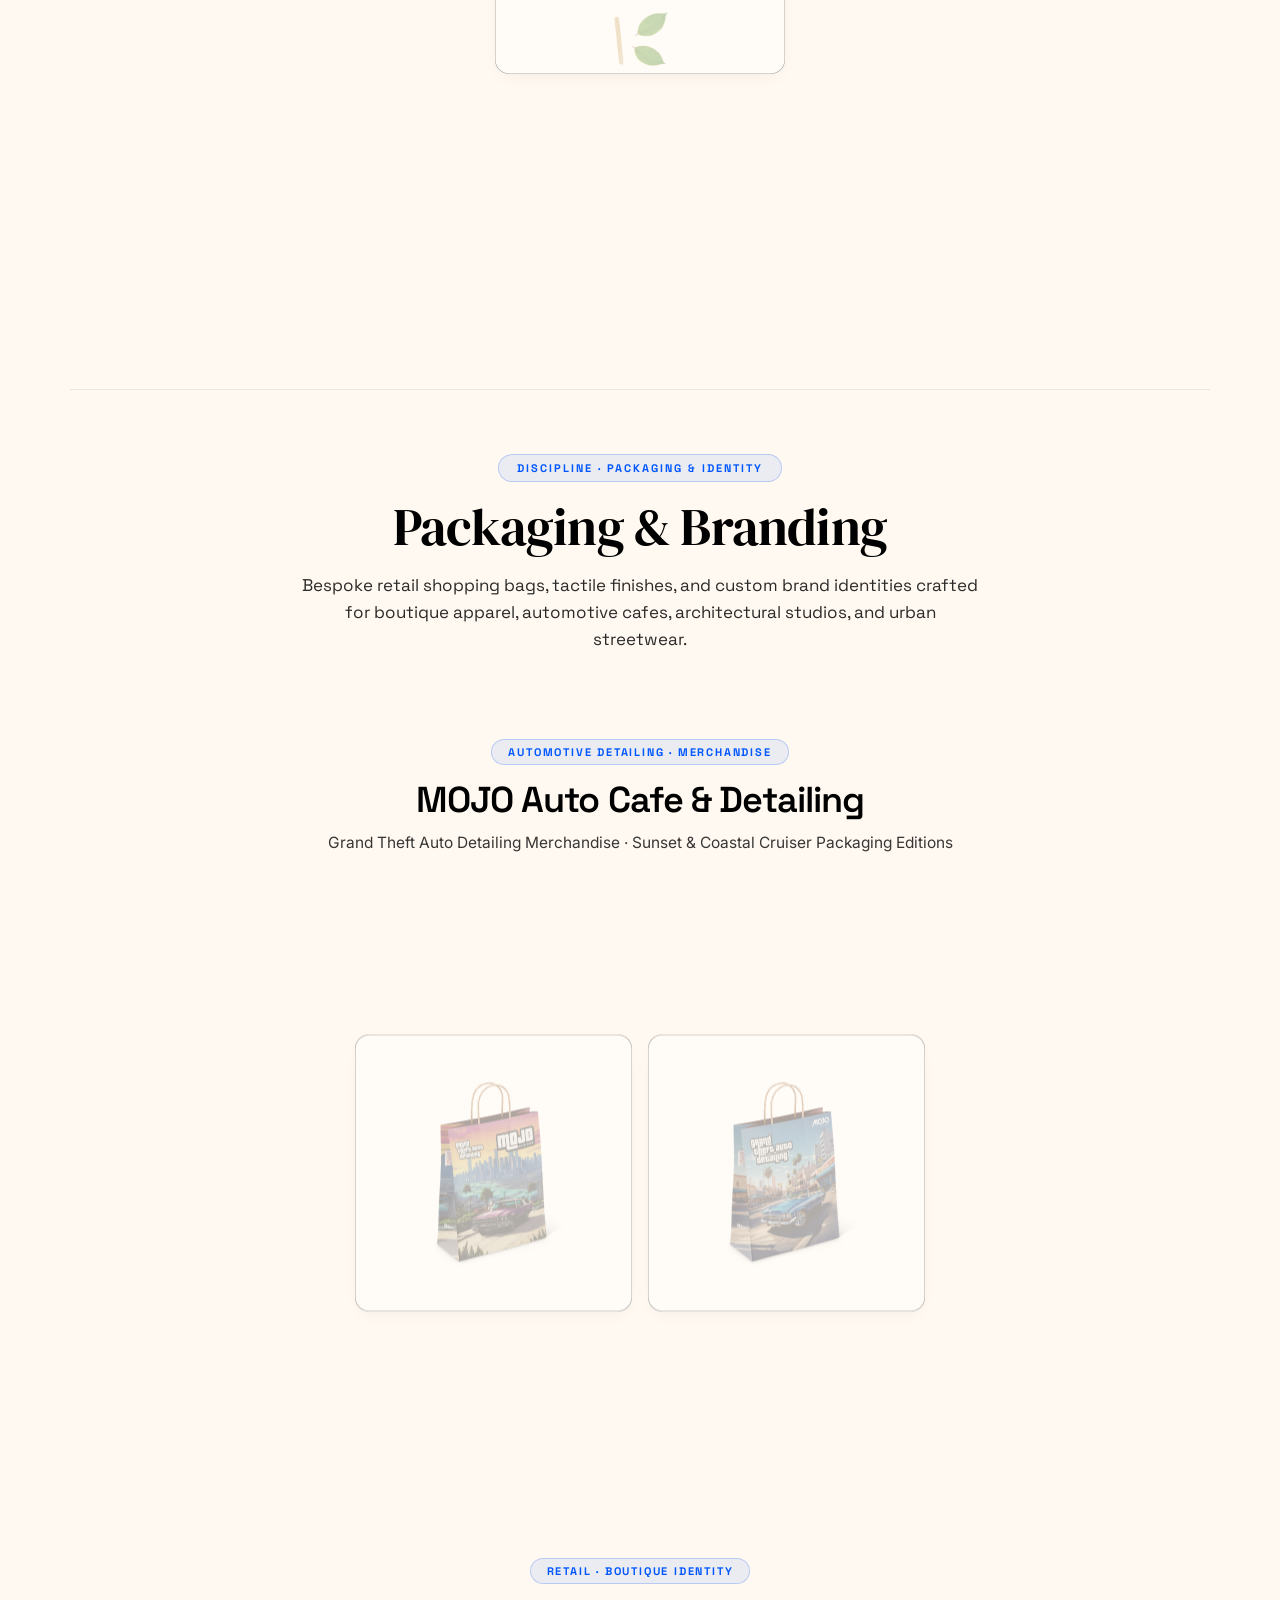
==== commit 9160b64e: "Default site landing to Work portfolio page instead of playground" ====
--- a/index.html
+++ b/index.html
@@ -10,23 +10,23 @@
   <link rel="icon" type="image/png" sizes="180x180" href="/assets/favicon-180.png">
   <link rel="apple-touch-icon" href="/assets/favicon-180.png">
 
-                                                        <!--SEO:START-->
-  <title>Playground — Design &amp; Graphic Experiments | Ajay K K</title>
-  <meta name="description" content="Interactive visual experiments, packaging design, branding studies, and typography — where design meets impact. A graphic designer's playground by Ajay K K.">
-  <link rel="canonical" href="/playground">
+                                                          <!--SEO:START-->
+  <title>Ajay K K — Graphics Designer &amp; Brand Strategist | Portfolio</title>
+  <meta name="description" content="Independent graphic designer in Kozhikode, Kerala — specializing in branding, packaging, poster design, and visual identity. Explore selected works and brand systems.">
+  <link rel="canonical" href="/">
   <meta name="theme-color" content="#fff9f1">
   <meta property="og:type" content="website">
   <meta property="og:site_name" content="Ajay K K">
-  <meta property="og:title" content="Playground — Design &amp; Graphic Experiments | Ajay K K">
-  <meta property="og:description" content="Interactive visual experiments, packaging design, branding studies, and typography — where design meets impact. A graphic designer's playground by Ajay K K.">
-  <meta property="og:url" content="/playground">
+  <meta property="og:title" content="Ajay K K — Graphics Designer &amp; Brand Strategist | Portfolio">
+  <meta property="og:description" content="Independent graphic designer in Kozhikode, Kerala — specializing in branding, packaging, poster design, and visual identity. Explore selected works and brand systems.">
+  <meta property="og:url" content="/">
   <meta property="og:image" content="/assets/imgProfilePicture.jpg">
   <meta property="og:image:width" content="856">
   <meta property="og:image:height" content="1024">
   <meta property="og:image:alt" content="Ajay K K — Graphics Designer, Kozhikode, Kerala">
   <meta name="twitter:card" content="summary_large_image">
-  <meta name="twitter:title" content="Playground — Design &amp; Graphic Experiments | Ajay K K">
-  <meta name="twitter:description" content="Interactive visual experiments, packaging design, branding studies, and typography — where design meets impact. A graphic designer's playground by Ajay K K.">
+  <meta name="twitter:title" content="Ajay K K — Graphics Designer &amp; Brand Strategist | Portfolio">
+  <meta name="twitter:description" content="Independent graphic designer in Kozhikode, Kerala — specializing in branding, packaging, poster design, and visual identity. Explore selected works and brand systems.">
   <meta name="twitter:image" content="/assets/imgProfilePicture.jpg">
   <script type="application/ld+json">
   {"@context":"https://schema.org","@graph":[{"@type":"Person","@id":"#person","name":"Ajay K K","jobTitle":"Graphics Designer","url":"/","image":"/assets/imgProfilePicture.jpg","address":{"@type":"PostalAddress","addressLocality":"Kozhikode","addressRegion":"Kerala","addressCountry":"India"},"sameAs":["https://www.behance.net/ajayk14"],"knowsAbout":["Graphic Design","Packaging Design","Brand Identity","Typography","Poster Design","Illustration"],"description":"Independent graphic designer in Kozhikode, Kerala — specializing in branding, packaging, poster design, and visual identity."}]}
@@ -43,18 +43,18 @@
       var P2H = { 
         '/about': '#about', '/about/': '#about', '/about/index.html': '#about',
         '/playground': '#playground', '/playground/': '#playground', '/playground/index.html': '#playground', '/playground.html': '#playground',
+        '/work': '#work', '/work/': '#work', '/work/index.html': '#work',
         '/work/hatcha': '#hatcha', '/work/hatcha/': '#hatcha', '/work/hatcha/index.html': '#hatcha',
         '/work/fireflut': '#fireflut', '/work/fireflut/': '#fireflut', '/work/fireflut/index.html': '#fireflut',
         '/work/existence': '#existence', '/work/existence/': '#existence', '/work/existence/index.html': '#existence',
         '/work/jumpable': '#jumpable', '/work/jumpable/': '#jumpable', '/work/jumpable/index.html': '#jumpable'
       };
       var H2P = {}; Object.keys(P2H).forEach(function (p) { H2P[P2H[p]] = p; });
+      H2P['#work'] = '/#work';
       function token() {
         var p = location.pathname.replace(/\/+$/, '') || '/';
         if (P2H[p]) return P2H[p];
         if (location.hash) return location.hash;
-        // Default to #playground for root / index.html load since this is the playground clone
-        if (p === '/' || p.endsWith('/index.html') || p.endsWith('index.html')) return '#playground';
         return '';
       }
       function fire() { window.dispatchEvent(new HashChangeEvent('hashchange')); }
@@ -71,10 +71,7 @@
     (function () {
       try {
         var p = window.route.H2P[location.hash];
-        if (p) history.replaceState(null, '', p);
-        else if (!location.hash && (location.pathname === '/' || location.pathname.endsWith('index.html'))) {
-          try { history.replaceState(null, '', '/playground'); } catch(e) {}
-        }
+        if (p && location.hash !== '#work') history.replaceState(null, '', p);
       } catch(e) {}
     })();
   </script>
@@ -6045,7 +6042,7 @@
        Staggered brick grid: full-width intro band, then 10 equally-sized
        4:3 tiles whose 2nd/3rd columns are offset down so the rows weave
        (see .pg-grid / .pg-tile:nth-of-type stagger). ═════════════════════ -->
-  <div id="playground-view">
+  <div id="playground-view" hidden>
     <section class="playground pg-flow" aria-label="Playground — motion and 3D experiments">
       <h1 class="sr-only">Playground — design and code experiments by Ajay K K</h1>
       <!-- 3D coverflow carousel. Cards + dots are built by JS from the DATA
@@ -10715,9 +10712,13 @@
         if (fireflutView) fireflutView.hidden = !isFireflut;
         if (existenceView) existenceView.hidden = !isExistence;
         if (jumpableView) jumpableView.hidden = !isJumpable;
+        const isHome = !isAbout && !isPlayground && !isHatcha && !isFireflut && !isExistence && !isJumpable;
         document.querySelectorAll('.nav-link, .menu-link').forEach(l => {
           const href = l.getAttribute('href') || '';
-          l.classList.toggle('active', (isAbout && (href.endsWith('#about') || href.endsWith('/about'))) ||                                       (isPlayground && (href.endsWith('#playground') || href.endsWith('/playground'))));
+          const active = (isAbout && (href.endsWith('#about') || href.endsWith('/about'))) ||
+                         (isPlayground && (href.endsWith('#playground') || href.endsWith('/playground'))) ||
+                         (isHome && (href.endsWith('#work') || href === '/#work' || href === '/'));
+          l.classList.toggle('active', active);
         });
         // the swapped-in view is a different backdrop under the fixed nav — re-run
         // the contrast check so the nav text/pin/toggle-label recolour to match.
@@ -13011,9 +13012,13 @@
         // resize remeasure and a second batch of contrast timers at every load)
         const isAbout = route.token() === '#about';
         const isPlayground = route.token() === '#playground';
+        const isHome = !isAbout && !isPlayground;
         document.querySelectorAll('.nav-link, .menu-link').forEach(l => {
           const href = l.getAttribute('href') || '';
-          l.classList.toggle('active', (isAbout && (href.endsWith('#about') || href.endsWith('/about'))) ||                                       (isPlayground && (href.endsWith('#playground') || href.endsWith('/playground'))));
+          const active = (isAbout && (href.endsWith('#about') || href.endsWith('/about'))) ||
+                         (isPlayground && (href.endsWith('#playground') || href.endsWith('/playground'))) ||
+                         (isHome && (href.endsWith('#work') || href === '/#work' || href === '/'));
+          l.classList.toggle('active', active);
         });
         [0, 320].forEach(t => setTimeout(() => window.updateNavContrast?.(), t));
         const avatar = document.querySelector('.nav-avatar');
@@ -13025,6 +13030,17 @@
       // run once the shared nav (js/site.js, deferred) has rendered
       document.addEventListener('DOMContentLoaded', wireNav);
       applyAboutRoute();
+
+      // Ensure reliable anchor scroll (e.g. /#work or /work) on first load
+      if (location.hash || route.token() === '#work') {
+        window.addEventListener('DOMContentLoaded', () => {
+          setTimeout(scrollToHashTarget, 80);
+          setTimeout(scrollToHashTarget, 300);
+        });
+        window.addEventListener('load', () => {
+          setTimeout(scrollToHashTarget, 100);
+        });
+      }
 
       // ── experience accordion (single-open) ──
       const items = Array.from(document.querySelectorAll('#about-view .aexp-item'));
